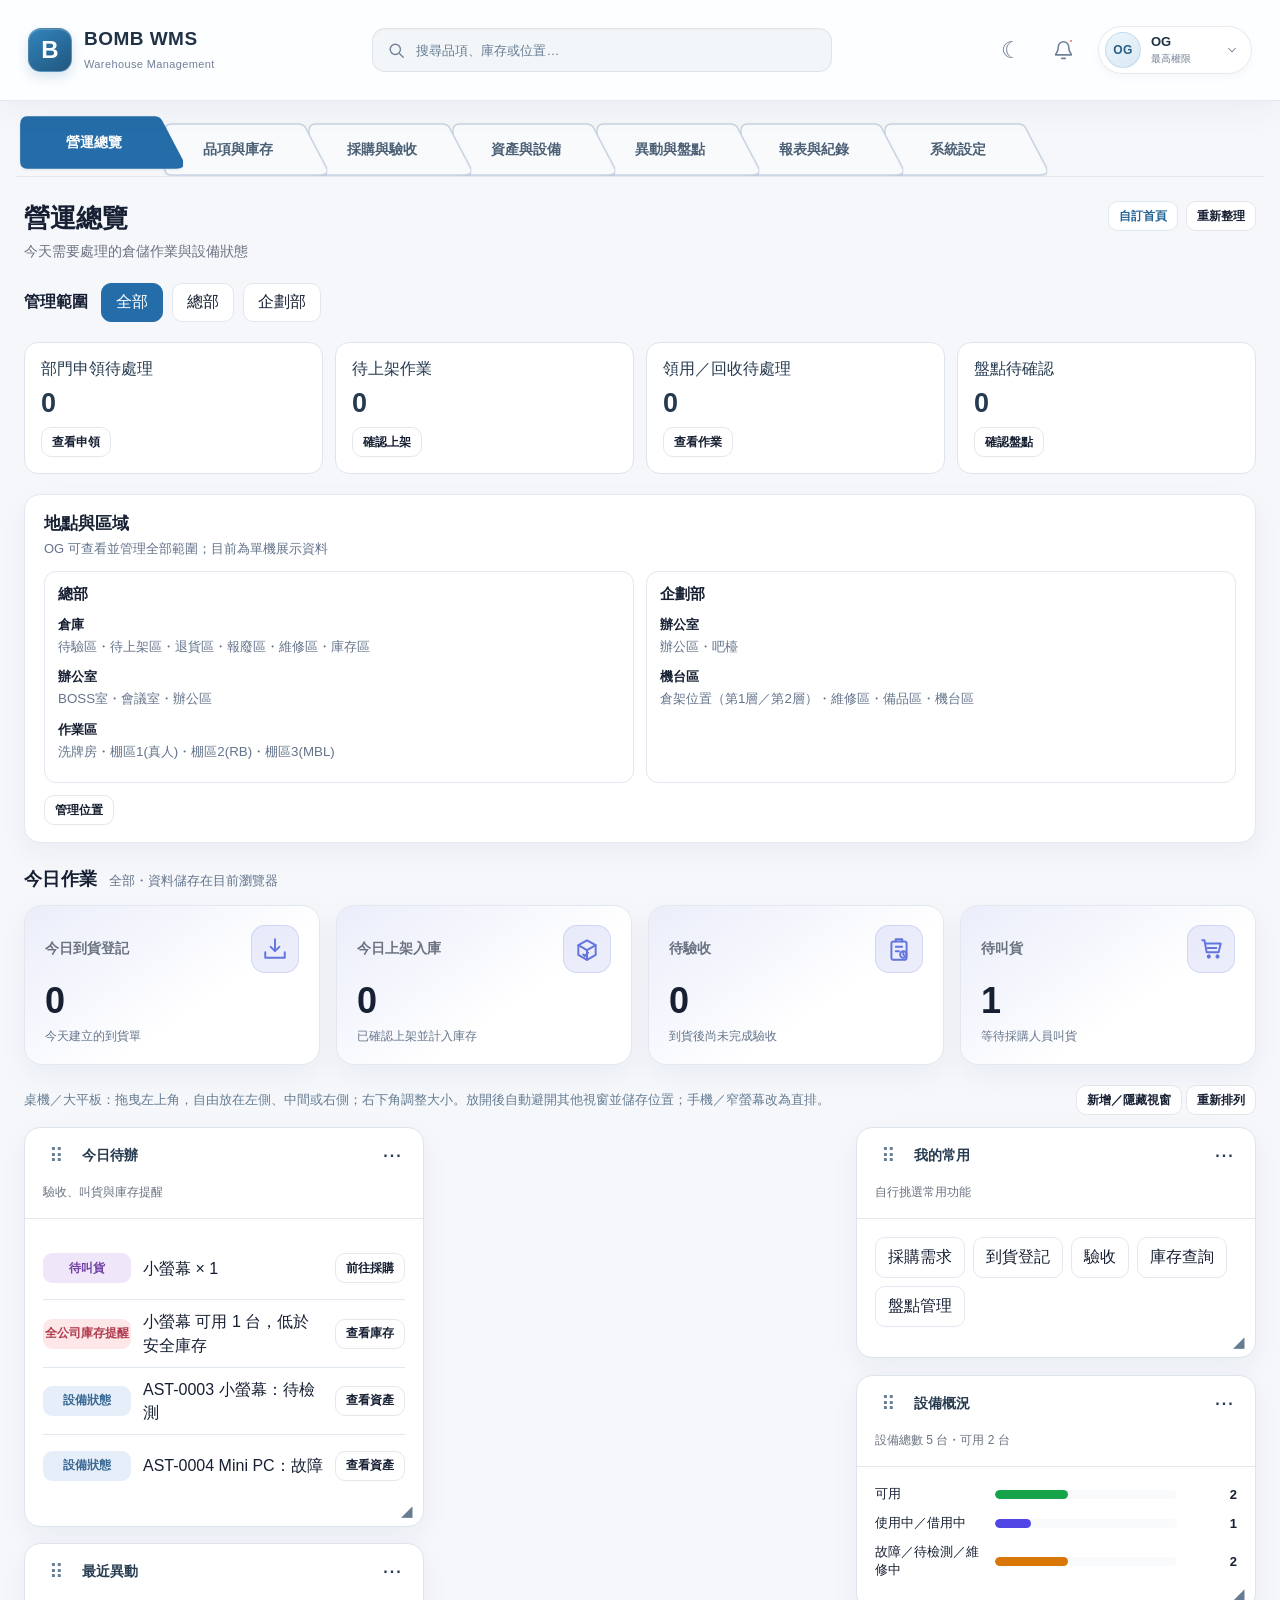
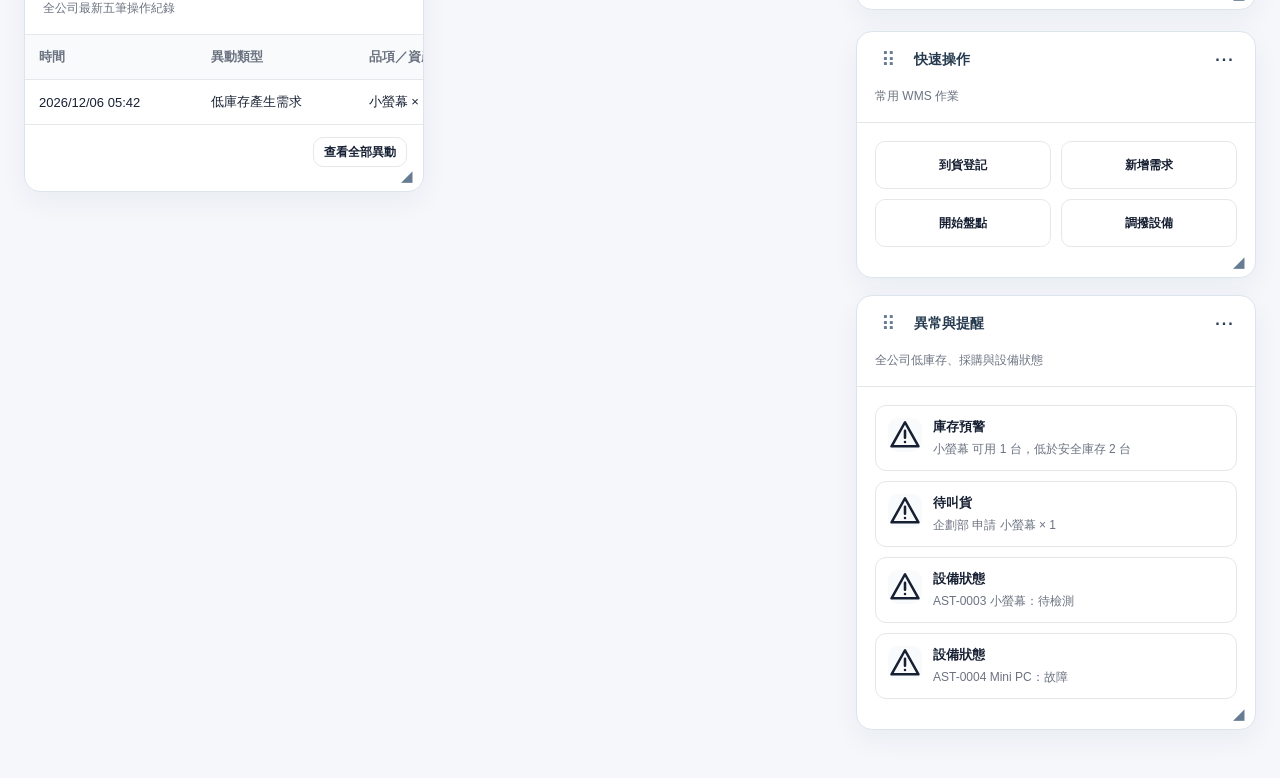
==== index.html @ c90ec56b "Refactor showPage to legacyShowPage Refactor showPage function to legacyShowPage and update layout h" ====
<!doctype html>
<html lang="zh-Hant" data-theme="light">
<head>
<meta charset="utf-8">
<meta name="viewport" content="width=device-width, initial-scale=1">
<meta name="theme-color" content="#f5f7fb">
<title>BOMB WMS｜倉儲與資產管理系統</title>
<link rel="stylesheet" href="assets/wms.css">

<style>
  /* 保留目前已完成的首頁與書籤樣式 */
  #page-dashboard{--dash-surface:#fff;--dash-border:#e2e8f0;--dash-muted:#64748b;--dash-shadow:0 10px 28px rgba(25,42,75,.05)}
  html[data-theme="dark"] #page-dashboard{--dash-surface:#171e29;--dash-border:#2d394b;--dash-muted:#9bb0cc;--dash-shadow:0 12px 30px rgba(0,0,0,.11)}
  #page-dashboard .wms-dashboard-section-title{margin:24px 0 14px;display:flex;align-items:baseline;gap:12px;flex-wrap:wrap}
  #page-dashboard .wms-dashboard-section-title h2{margin:0;font-size:18px;font-weight:750;letter-spacing:.02em}
  #page-dashboard .wms-dashboard-section-title p{margin:0;color:var(--dash-muted);font-size:13px}
  #page-dashboard .wms-dashboard-focus{display:grid;grid-template-columns:repeat(4,minmax(0,1fr));gap:16px;margin:0 0 26px}
  #page-dashboard .wms-dashboard-focus .wms-kpi{--kpi-accent:#6275dc;--kpi-tint:rgba(98,117,220,.13);position:relative;isolation:isolate;min-width:0;min-height:150px;display:flex;flex-direction:column;justify-content:space-between;padding:19px 20px;border:1px solid var(--dash-border);border-radius:18px;background:linear-gradient(145deg,var(--kpi-tint),transparent 62%),var(--dash-surface);box-shadow:var(--dash-shadow);transition:transform .18s ease,box-shadow .18s ease}
  #page-dashboard .wms-dashboard-focus .wms-kpi:hover{transform:translateY(-2px);box-shadow:0 16px 32px rgba(25,42,75,.12)}
  #page-dashboard .wms-kpi--stocked{--kpi-accent:#1eaa78;--kpi-tint:rgba(30,170,120,.12)}
  #page-dashboard .wms-kpi--inspection{--kpi-accent:#d8962d;--kpi-tint:rgba(216,150,45,.14)}
  #page-dashboard .wms-kpi--order{--kpi-accent:#9970d8;--kpi-tint:rgba(153,112,216,.14)}
  #page-dashboard .wms-kpi .stat-head{display:flex;align-items:center;justify-content:space-between;gap:8px}
  #page-dashboard .wms-kpi .stat-label{font-size:14px;font-weight:650}
  #page-dashboard .wms-kpi .stat-icon{display:grid;place-items:center;width:48px;height:48px;flex:0 0 48px;border:1px solid color-mix(in srgb,var(--kpi-accent) 18%,transparent);border-radius:14px;background:var(--kpi-tint);color:var(--kpi-accent)}
  #page-dashboard .wms-kpi .stat-icon svg{display:block;width:26px;height:26px}
  #page-dashboard .wms-kpi .stat-value{margin-top:8px;font-size:36px;line-height:1.1;font-weight:760;letter-spacing:-.035em}
  #page-dashboard .wms-kpi .stat-note{margin-top:7px;color:var(--dash-muted);font-size:12px;line-height:1.45}
  #page-dashboard .dashboard-grid>div{display:flex;flex-direction:column;gap:16px;min-width:0}
  #page-dashboard .dashboard-grid>div>br{display:none}
  #page-dashboard .dashboard-grid .card{overflow:hidden;border:1px solid var(--dash-border);border-radius:18px;background:var(--dash-surface);box-shadow:var(--dash-shadow)}
  #page-dashboard .dashboard-grid .card-header{padding:17px 19px}
  #page-dashboard .dashboard-grid .card-body{padding:18px 19px}
  #page-dashboard .dashboard-grid .wms-card-footer{border-top:1px solid var(--dash-border)}
  #page-dashboard .dashboard-grid .alert-list{display:grid;gap:9px}
  #page-dashboard .dashboard-grid .alert-item{margin:0;border-radius:12px}
  #page-dashboard .dashboard-grid .alert-icon{display:grid;place-items:center;flex:0 0 34px;width:34px;height:34px}
  #page-dashboard .dashboard-grid .alert-icon svg{display:block;width:19px;height:19px}

  .wms-book-nav{display:block!important;padding:10px 16px 0!important;background:transparent!important;border:0!important}
  .wms-book-nav .sheet-tabs{display:flex!important;align-items:flex-end!important;min-height:66px;overflow-x:auto!important;overflow-y:hidden!important;scrollbar-width:thin;padding:11px 4px 0!important;gap:0!important}
  .wms-book-nav .sheet-tab{--book-fill:#f8fafc;--book-line:#cad5e2;position:relative!important;isolation:isolate;display:flex!important;align-items:center;justify-content:center;flex:0 0 auto!important;min-width:163px;height:53px!important;margin:0 -19px 0 0!important;padding:0 32px 0 17px!important;background:transparent!important;border:0!important;border-radius:0!important;box-shadow:none!important;color:#4b5f75!important;font-size:14px!important;font-weight:650!important;white-space:nowrap;transform:none;transition:transform .16s ease,color .16s ease}
  .wms-book-nav .sheet-tab:nth-child(1){z-index:7}
  .wms-book-nav .sheet-tab:nth-child(2){z-index:6}
  .wms-book-nav .sheet-tab:nth-child(3){z-index:5}
  .wms-book-nav .sheet-tab:nth-child(4){z-index:4}
  .wms-book-nav .sheet-tab:nth-child(5){z-index:3}
  .wms-book-nav .sheet-tab:nth-child(6){z-index:2}
  .wms-book-nav .sheet-tab:nth-child(7){z-index:1}
  .wms-book-nav .sheet-tab:hover{--book-fill:#eaf3fc;transform:translateY(-2px)}
  .wms-book-nav .sheet-tab::before,.wms-book-nav .sheet-tab::after{content:none!important;display:none!important}
  .wms-book-nav .sheet-tab.active{--book-fill:#246da8;--book-line:#246da8;z-index:20!important;color:#fff!important;transform:translateY(-7px)}
  .wms-book-nav .sheet-tab:focus-visible{outline:2px solid #38a4ee!important;outline-offset:-3px}
  .wms-book-nav .sheet-tab .wms-book-shape{position:absolute;inset:0;width:100%;height:100%;pointer-events:none;filter:drop-shadow(0 1px 1px rgba(36,59,82,.11))}
  .wms-book-nav .sheet-tab .wms-book-shape path{fill:var(--book-fill);stroke:var(--book-line);stroke-width:1.5;vector-effect:non-scaling-stroke}
  .wms-book-nav .sheet-tab>span:not(.tab-icon){position:relative;z-index:1}
  .wms-book-nav .sheet-subtabs{margin:0!important;padding:5px 10px!important;border:1px solid #dbe5ef;border-top:0;border-radius:0 0 10px 10px;background:#f6f9fc}
  .wms-book-nav .sheet-subtabs[hidden],.wms-book-nav .sheet-children[hidden]{display:none!important}
  .wms-book-nav .sheet-children{display:flex;align-items:center;flex-wrap:wrap;gap:4px}
  .wms-book-nav .child-tab{border-radius:9px!important}
  .wms-nav-favorites{display:flex;align-items:center;gap:6px;min-height:44px;padding:5px 10px;border:1px solid #dbe5ef;border-radius:0 0 10px 10px;background:#f6f9fc;overflow-x:auto;scrollbar-width:thin}
  .wms-book-nav .sheet-subtabs:not([hidden])+.wms-nav-favorites{border-top:0}
  .wms-nav-favorites>strong{flex:0 0 auto;margin-right:9px;color:#1267ad;font-size:13px}
  .wms-nav-favorites button{flex:0 0 auto;padding:6px 11px;border:0;border-radius:8px;background:transparent;color:#526780;font:inherit;font-size:13px;cursor:pointer}
  .wms-nav-favorites button:hover,.wms-nav-favorites button:focus-visible{background:#e5eef8;color:#1267ad}

  #page-dashboard .wms-home-customize{border:1px solid var(--dash-border);border-radius:10px;background:var(--dash-surface);color:#256596;font-weight:650;cursor:pointer}
  #page-dashboard .wms-dashboard-focus{margin-bottom:18px}
  #page-dashboard .wms-scope-bar{display:flex;align-items:center;flex-wrap:wrap;gap:9px;margin:12px 0 20px}
  #page-dashboard .wms-scope-bar strong{margin-right:4px}
  #page-dashboard .wms-scope-bar button{padding:8px 14px;border:1px solid var(--dash-border);border-radius:10px;background:var(--dash-surface);color:inherit;font:inherit;cursor:pointer}
  #page-dashboard .wms-scope-bar button.active{background:#246da8;border-color:#246da8;color:#fff}
  #page-dashboard .wms-org-card{margin:0 0 18px;padding:17px 19px;border:1px solid var(--dash-border);border-radius:16px;background:var(--dash-surface);box-shadow:var(--dash-shadow)}
  #page-dashboard .wms-org-card h2{margin:0 0 5px;font-size:17px}
  #page-dashboard .wms-org-card>p{margin:0 0 13px;color:var(--dash-muted);font-size:13px}
  #page-dashboard .wms-org-grid{display:grid;grid-template-columns:repeat(2,minmax(0,1fr));gap:12px}
  #page-dashboard .wms-org-unit{padding:13px;border:1px solid var(--dash-border);border-radius:12px;min-width:0}
  #page-dashboard .wms-org-unit[hidden]{display:none}
  #page-dashboard .wms-org-unit h3{margin:0 0 8px;font-size:15px}
  #page-dashboard .wms-org-place{margin:7px 0;line-height:1.55}
  #page-dashboard .wms-org-place b{font-size:13px}
  #page-dashboard .wms-org-place small{display:block;color:var(--dash-muted)}

  #page-dashboard .wms-dashboard-workspace{display:grid;grid-template-columns:minmax(0,1.55fr) minmax(300px,1fr);gap:16px;align-items:start}
  #page-dashboard .wms-dashboard-column{display:grid;gap:16px;min-width:0}
  #page-dashboard .wms-dashboard-column .card{overflow:hidden;border:1px solid var(--dash-border);border-radius:16px;background:var(--dash-surface);box-shadow:var(--dash-shadow)}
  #page-dashboard .wms-dashboard-column .card-header{padding:17px 19px}
  #page-dashboard .wms-dashboard-column .card-body{padding:16px 19px}
  #page-dashboard .wms-task-list{display:grid}
  #page-dashboard .wms-task-row{display:grid;grid-template-columns:88px minmax(0,1fr) auto;align-items:center;gap:12px;min-height:62px;padding:10px 0;border-top:1px solid var(--dash-border)}
  #page-dashboard .wms-task-row:first-child{border-top:0}
  #page-dashboard .wms-task-detail{min-width:0;line-height:1.45;overflow-wrap:anywhere}
  #page-dashboard .wms-task-tag{display:inline-flex;align-items:center;justify-content:center;min-height:30px;padding:4px 9px;border-radius:9px;font-size:12px;font-weight:700;white-space:nowrap}
  #page-dashboard .wms-task-tag--inspection{background:#fff1de;color:#9c5b12}
  #page-dashboard .wms-task-tag--order{background:#efe6fa;color:#7143a3}
  #page-dashboard .wms-task-tag--stock{background:#fde7e9;color:#af3b4d}
  #page-dashboard .wms-task-tag--asset{background:#e6eff9;color:#386794}
  #page-dashboard .wms-task-row .wms-small-btn{white-space:nowrap}
  #page-dashboard .wms-dashboard-column .status-list{display:grid;gap:15px}
  #page-dashboard .wms-dashboard-column .quick-actions{display:grid;grid-template-columns:repeat(2,minmax(0,1fr));gap:8px}
  #page-dashboard .wms-dashboard-column .quick-actions button{width:100%}
  #page-dashboard .wms-dashboard-column .alert-item{margin:0}
  #page-dashboard .wms-dashboard-column .alert-list{display:grid;gap:8px}

  html[data-theme="dark"] .wms-book-nav .sheet-tab{--book-fill:#253449;--book-line:#41556e;color:#c3d4e8!important}
  html[data-theme="dark"] .wms-book-nav .sheet-tab:hover{--book-fill:#324963}
  html[data-theme="dark"] .wms-book-nav .sheet-tab.active{--book-fill:#3279b4;--book-line:#3279b4;color:#fff!important}
  html[data-theme="dark"] .wms-book-nav .sheet-subtabs,html[data-theme="dark"] .wms-nav-favorites{background:#202e40;border-color:#35485d}
  html[data-theme="dark"] .wms-nav-favorites>strong{color:#8cc6fb}
  html[data-theme="dark"] .wms-nav-favorites button{color:#c3d4e8}
  html[data-theme="dark"] .wms-nav-favorites button:hover,html[data-theme="dark"] .wms-nav-favorites button:focus-visible{background:#304761;color:#fff}
  html[data-theme="dark"] #page-dashboard .wms-home-customize{color:#a2d4ff}
  html[data-theme="dark"] #page-dashboard .wms-task-tag--inspection{background:#4b3826;color:#f4bf73}
  html[data-theme="dark"] #page-dashboard .wms-task-tag--order{background:#3b3157;color:#d1b8ff}
  html[data-theme="dark"] #page-dashboard .wms-task-tag--stock{background:#512d38;color:#ffabb3}
  html[data-theme="dark"] #page-dashboard .wms-task-tag--asset{background:#263e56;color:#a6cfff}

  .wms-customize-grid{display:grid;grid-template-columns:repeat(2,minmax(0,1fr));gap:8px 15px;margin:8px 0 15px}
  .wms-customize-grid label{display:flex;align-items:center;gap:8px;padding:8px 10px;border:1px solid #dbe5ef;border-radius:9px;cursor:pointer}
  .wms-customize-grid input{width:17px;height:17px;accent-color:#1267ad}
  #page-dashboard .wms-favorites-list{display:flex;flex-wrap:wrap;gap:8px}
  #page-dashboard .wms-favorites-list button{padding:9px 12px;border:1px solid var(--dash-border);border-radius:10px;background:var(--dash-surface);color:inherit;font:inherit;cursor:pointer}
  #page-dashboard .wms-favorites-list button:hover{border-color:#3279b4;color:#3279b4}
  #page-dashboard .wms-dashboard-workspace.is-single{grid-template-columns:minmax(0,1fr)}
  .wms-layout-list{display:grid;gap:8px;margin:8px 0 18px}
  .wms-layout-row{display:flex;align-items:center;gap:8px;padding:9px 10px;border:1px solid #dbe5ef;border-radius:10px}
  .wms-layout-row>label{display:flex;align-items:center;gap:8px;flex:1;min-width:0;font-weight:600}
  .wms-layout-row input{width:17px;height:17px;accent-color:#1267ad}
  .wms-layout-row select,.wms-layout-row button{border:1px solid #cbd9e8;border-radius:8px;background:var(--dash-surface,#fff);color:inherit;padding:6px;cursor:pointer}
  .wms-layout-row button{min-width:34px}
  .wms-layout-row button:disabled{opacity:.4;cursor:default}
  html[data-theme="dark"] .wms-layout-row{border-color:#41556e}

  @media(max-width:1000px){
    #page-dashboard .wms-dashboard-focus{grid-template-columns:repeat(2,minmax(0,1fr))}
  }
  @media(max-width:900px){
    #page-dashboard .wms-dashboard-workspace{grid-template-columns:1fr}
  }
  @media(max-width:700px){
    #page-dashboard .wms-org-grid{grid-template-columns:1fr}
  }
  @media(max-width:600px){
    .wms-book-nav{padding:6px 8px 0!important}
    .wms-book-nav .sheet-tab{min-width:147px;height:48px!important;font-size:13px!important}
    #page-dashboard .wms-task-row{grid-template-columns:80px minmax(0,1fr)}
    #page-dashboard .wms-task-row .wms-small-btn{grid-column:2;justify-self:start}
    .wms-customize-grid{grid-template-columns:1fr}
  }
  @media(max-width:520px){
    #page-dashboard .wms-dashboard-focus{gap:10px}
    #page-dashboard .wms-dashboard-focus .wms-kpi{min-height:136px;padding:14px}
    #page-dashboard .wms-kpi .stat-value{font-size:30px}
    #page-dashboard .wms-kpi .stat-label{font-size:13px}
    .wms-layout-row{flex-wrap:wrap}
    .wms-layout-row>label{flex-basis:100%}
  }

  /* SaaS Navbar：跟隨現有 data-theme 與底部主題切換 JS */
  .topbar.wms-saas-navbar{
    --nav-glass:rgba(255,255,255,.82);
    --nav-border:rgba(148,163,184,.22);
    --nav-text:#213247;
    --nav-muted:#718197;
    --nav-field:rgba(241,245,249,.86);
    --nav-hover:rgba(226,235,244,.82);
    --nav-accent:#246da8;
    --nav-account:rgba(255,255,255,.9);
    --nav-panel:#fff;
    --nav-shadow:0 8px 30px rgba(30,48,72,.055);
    box-sizing:border-box;
    position:sticky;
    top:0;
    z-index:50;
    display:flex;
    align-items:center;
    justify-content:space-between;
    gap:24px;
    width:100%;
    min-height:88px;
    height:auto;
    padding:16px 28px;
    border:0;
    border-bottom:1px solid var(--nav-border);
    border-radius:0;
    background:var(--nav-glass);
    color:var(--nav-text);
    box-shadow:var(--nav-shadow);
    -webkit-backdrop-filter:blur(20px) saturate(150%);
    backdrop-filter:blur(20px) saturate(150%);
    transition:background-color .2s ease,border-color .2s ease;
  }

  html[data-theme="dark"] .topbar.wms-saas-navbar{
    --nav-glass:rgba(18,27,40,.84);
    --nav-border:rgba(148,163,184,.16);
    --nav-text:#e8eef7;
    --nav-muted:#9aabc0;
    --nav-field:rgba(34,47,65,.84);
    --nav-hover:rgba(50,69,91,.8);
    --nav-accent:#8fc7f5;
    --nav-account:rgba(34,47,65,.88);
    --nav-panel:#1c293b;
    --nav-shadow:0 8px 30px rgba(0,0,0,.16);
  }

  .wms-saas-navbar .topbar-left{
    display:flex;
    align-items:center;
    flex:0 0 auto;
    min-width:0;
    gap:0;
  }

  .wms-saas-navbar .brand{
    display:flex;
    align-items:center;
    gap:12px;
    margin:0;
  }

  .wms-saas-navbar .brand-mark{
    display:grid;
    place-items:center;
    flex:0 0 44px;
    width:44px;
    height:44px;
    border:1px solid rgba(255,255,255,.2);
    border-radius:13px;
    background:linear-gradient(145deg,#3384bd,#20577e);
    color:#fff;
    box-shadow:0 5px 12px rgba(36,109,168,.18),inset 0 1px 0 rgba(255,255,255,.18);
    font-size:24px;
    font-weight:800;
    line-height:1;
  }

  .wms-saas-navbar .brand-text{
    display:flex;
    flex-direction:column;
    gap:4px;
    min-width:0;
  }

  .wms-saas-navbar .brand-text strong{
    color:var(--nav-text);
    font-size:19px;
    font-weight:800;
    line-height:1.2;
    letter-spacing:.025em;
    white-space:nowrap;
  }

  .wms-saas-navbar .brand-text>span{
    color:var(--nav-muted);
    font-size:11px;
    font-weight:500;
    line-height:1.3;
    letter-spacing:.035em;
    white-space:nowrap;
  }

  .wms-navbar-search{
    box-sizing:border-box;
    display:flex;
    align-items:center;
    flex:1 1 320px;
    gap:10px;
    width:100%;
    max-width:460px;
    min-width:120px;
    height:44px;
    margin:0 auto;
    padding:0 14px;
    border:1px solid var(--nav-border);
    border-radius:13px;
    background:var(--nav-field);
    color:var(--nav-muted);
    box-shadow:inset 0 1px 2px rgba(15,23,42,.025);
    transition:border-color .18s ease,box-shadow .18s ease;
  }

  .wms-navbar-search:focus-within{
    border-color:var(--nav-accent);
    box-shadow:0 0 0 3px rgba(69,145,201,.14);
  }

  .wms-navbar-search>svg{
    display:block;
    flex:0 0 19px;
    width:19px;
    height:19px;
    pointer-events:none;
  }

  .wms-navbar-search input{
    box-sizing:border-box;
    flex:1;
    width:100%;
    min-width:0;
    height:100%;
    margin:0;
    padding:0;
    border:0;
    border-radius:0;
    outline:none;
    background:transparent;
    color:var(--nav-text);
    box-shadow:none;
    font:inherit;
    font-size:13px;
  }

  .wms-navbar-search input::placeholder{
    color:var(--nav-muted);
    opacity:1;
  }

  .wms-saas-navbar .topbar-right{
    display:flex;
    align-items:center;
    justify-content:flex-end;
    flex:0 0 auto;
    gap:10px;
    margin:0;
  }

  .wms-saas-navbar .icon-btn{
    box-sizing:border-box;
    position:relative;
    display:grid;
    place-items:center;
    flex:0 0 42px;
    width:42px;
    height:42px;
    min-width:42px;
    margin:0;
    padding:0;
    border:1px solid transparent;
    border-radius:12px;
    background:transparent;
    color:var(--nav-muted);
    box-shadow:none;
    font-size:23px;
    line-height:1;
    cursor:pointer;
    transition:background-color .18s ease,color .18s ease;
  }

  .wms-saas-navbar .icon-btn:hover{
    background:var(--nav-hover);
    color:var(--nav-text);
  }

  .wms-saas-navbar .icon-btn svg{
    display:block;
    width:21px;
    height:21px;
  }

  .wms-saas-navbar .notification-dot{
    position:absolute;
    top:8px;
    right:9px;
    width:6px;
    height:6px;
    border:2px solid var(--nav-panel);
    border-radius:50%;
    background:#e66e6e;
    box-shadow:none;
  }

  .wms-saas-navbar .account-area{
    position:relative;
    flex:0 0 auto;
    margin:0 0 0 4px;
  }

  .wms-saas-navbar .account-trigger{
    box-sizing:border-box;
    display:flex;
    align-items:center;
    gap:10px;
    min-height:48px;
    margin:0;
    padding:5px 12px 5px 6px;
    border:1px solid var(--nav-border);
    border-radius:999px;
    background:var(--nav-account);
    color:var(--nav-text);
    box-shadow:0 3px 10px rgba(15,23,42,.035);
    font:inherit;
    cursor:pointer;
    transition:border-color .18s ease,background-color .18s ease;
  }

  .wms-saas-navbar .account-trigger:hover,
  .wms-saas-navbar .account-trigger[aria-expanded="true"]{
    border-color:var(--nav-accent);
    background:var(--nav-field);
  }

  .wms-saas-navbar .wms-account-avatar{
    display:grid;
    place-items:center;
    flex:0 0 36px;
    width:36px;
    height:36px;
    border:1px solid rgba(60,130,183,.18);
    border-radius:50%;
    background:linear-gradient(145deg,#edf5fb,#d9e9f5);
    color:#285d83;
    font-size:12px;
    font-weight:800;
    letter-spacing:.025em;
  }

  html[data-theme="dark"] .wms-saas-navbar .wms-account-avatar{
    border-color:rgba(143,199,245,.2);
    background:linear-gradient(145deg,#2f4a65,#243a50);
    color:#b5dcfb;
  }

  .wms-saas-navbar .wms-account-info{
    display:flex;
    flex-direction:column;
    align-items:flex-start;
    gap:3px;
    min-width:64px;
    line-height:1.15;
  }

  .wms-saas-navbar .wms-account-info strong{
    color:var(--nav-text);
    font-size:13px;
    font-weight:750;
  }

  .wms-saas-navbar .account-role{
    display:block;
    margin:0;
    padding:0;
    border:0;
    border-radius:0;
    background:transparent;
    color:var(--nav-muted);
    font-size:10px;
    font-weight:500;
    white-space:nowrap;
  }

  .wms-saas-navbar .wms-account-chevron{
    display:block;
    flex:0 0 14px;
    width:14px;
    height:14px;
    color:var(--nav-muted);
    transition:transform .18s ease;
  }

  .wms-saas-navbar .account-trigger[aria-expanded="true"] .wms-account-chevron{
    transform:rotate(180deg);
  }

  .wms-saas-navbar .account-panel{
    box-sizing:border-box;
    position:absolute;
    top:calc(100% + 12px);
    right:0;
    left:auto;
    z-index:60;
    display:flex;
    flex-direction:column;
    gap:7px;
    width:240px;
    max-width:calc(100vw - 24px);
    padding:18px;
    border:1px solid var(--nav-border);
    border-radius:16px;
    background:var(--nav-panel);
    color:var(--nav-text);
    box-shadow:0 16px 40px rgba(15,23,42,.16);
  }

  .wms-saas-navbar .account-panel[hidden]{
    display:none!important;
  }

  .wms-saas-navbar .account-panel>strong{
    font-size:15px;
  }

  .wms-saas-navbar .account-panel>span,
  .wms-saas-navbar .account-panel>p{
    margin:0;
    color:var(--nav-muted);
    font-size:12px;
    line-height:1.6;
  }

  .wms-saas-navbar button:focus-visible{
    outline:2px solid var(--nav-accent);
    outline-offset:3px;
  }

  @media(max-width:1050px){
    .topbar.wms-saas-navbar{gap:16px;padding:14px 20px}
    .wms-navbar-search{max-width:360px}
    .wms-saas-navbar .topbar-right{gap:6px}
  }

  @media(max-width:760px){
    .topbar.wms-saas-navbar{
      flex-wrap:wrap;
      gap:12px;
      padding:13px 16px;
    }
    .wms-saas-navbar .topbar-left{flex:1}
    .wms-saas-navbar .topbar-right{margin-left:auto}
    .wms-navbar-search{
      order:3;
      flex-basis:100%;
      max-width:none;
      height:42px;
    }
    .wms-saas-navbar .brand-text strong{font-size:17px}
    .wms-saas-navbar .brand-text>span{font-size:10px}
  }

  @media(max-width:430px){
    .topbar.wms-saas-navbar{gap:10px;padding:12px}
    .wms-saas-navbar .brand{gap:8px}
    .wms-saas-navbar .brand-mark{flex-basis:36px;width:36px;height:36px;border-radius:11px;font-size:21px}
    .wms-saas-navbar .brand-text strong{font-size:15px}
    .wms-saas-navbar .brand-text>span{display:none}
    .wms-saas-navbar .topbar-right{gap:2px}
    .wms-saas-navbar .icon-btn{flex-basis:36px;width:36px;height:36px;min-width:36px}
    .wms-saas-navbar .account-area{margin-left:2px}
    .wms-saas-navbar .account-trigger{gap:6px;min-height:42px;padding:4px 8px 4px 4px}
    .wms-saas-navbar .wms-account-avatar{flex-basis:30px;width:30px;height:30px;font-size:10px}
    .wms-saas-navbar .wms-account-info{min-width:0}
    .wms-saas-navbar .wms-account-info strong{font-size:12px}
    .wms-saas-navbar .account-role{font-size:9px}
    .wms-saas-navbar .wms-account-chevron{display:none}
  }

  @media(prefers-reduced-motion:reduce){
    #page-dashboard .wms-dashboard-focus .wms-kpi,
    .wms-book-nav .sheet-tab,
    .topbar.wms-saas-navbar,
    .wms-navbar-search,
    .wms-saas-navbar .icon-btn,
    .wms-saas-navbar .account-trigger,
    .wms-saas-navbar .wms-account-chevron{transition:none}
  }
  /* 首頁直接配置與自訂視窗 */
  :root{--home-panel:#fff;--home-field:#f4f7fa;--home-line:#dce5ee;--home-ink:#263b50;--home-muted:#657c92;--home-accent:#246da8;--home-tint:#eaf3fb;--home-scroll:#a5b6c7}
  html[data-theme="dark"]{--home-panel:#192534;--home-field:#223246;--home-line:#35495f;--home-ink:#e0ebf8;--home-muted:#a4b7ce;--home-accent:#9cd0fa;--home-tint:#253f58;--home-scroll:#536d86}
  #page-dashboard .wms-home-arrange{display:flex;align-items:center;justify-content:space-between;flex-wrap:wrap;gap:12px;margin:20px 0 12px;color:var(--home-muted);font-size:13px}
  #page-dashboard .wms-home-arrange p{margin:0;line-height:1.6}
  #page-dashboard .wms-home-arrange select,#page-dashboard .wms-widget-kind{font:inherit;color:var(--home-ink);background:var(--home-field);border:1px solid var(--home-line);border-radius:9px;padding:8px 10px;max-width:100%}
  #page-dashboard .wms-dashboard-column{min-height:100px;padding:4px;border-radius:16px;transition:background .15s ease}
  #page-dashboard .wms-dashboard-column.is-drop-column{background:var(--home-tint);outline:2px dashed var(--home-accent);outline-offset:2px}
  #page-dashboard .wms-home-widget{position:relative;overflow:visible;border-radius:16px;background:var(--home-panel);border:1px solid var(--home-line);box-shadow:var(--dash-shadow);min-width:0}
  #page-dashboard .wms-home-widget>.card{border:0;box-shadow:none;border-radius:16px;background:var(--home-panel)}
  #page-dashboard .wms-home-widget>.card .card-header{padding-top:0}
  #page-dashboard .wms-home-widget>.card .card-header h2{display:none}
  #page-dashboard .wms-widget-tools{display:flex;align-items:center;gap:8px;padding:12px 14px 10px;color:var(--home-ink)}
  #page-dashboard .wms-widget-tools button{display:grid;place-items:center;min-width:32px;height:32px;padding:0 7px;border:1px solid transparent;border-radius:8px;background:transparent;color:var(--home-muted);font:inherit;cursor:pointer}
  #page-dashboard .wms-widget-tools button:hover{background:var(--home-tint);color:var(--home-accent)}
  #page-dashboard .wms-widget-tools button:focus-visible,#page-dashboard .wms-widget-tools select:focus-visible{outline:2px solid var(--home-accent);outline-offset:2px}
  #page-dashboard .wms-widget-tools [data-home-drag]{cursor:grab;touch-action:none;font-size:20px;letter-spacing:-2px}
  #page-dashboard .wms-widget-tools [data-home-drag]:active{cursor:grabbing}
  #page-dashboard .wms-widget-kind{flex:1;min-width:0;font-size:14px;font-weight:700;background:transparent;border-color:transparent;padding-left:2px}
  #page-dashboard .wms-widget-menu{position:relative;flex:0 0 auto}
  #page-dashboard .wms-widget-menu>summary{display:grid;place-items:center;width:32px;height:32px;border-radius:8px;list-style:none;cursor:pointer;font-weight:800;letter-spacing:2px}
  #page-dashboard .wms-widget-menu>summary::-webkit-details-marker{display:none}
  #page-dashboard .wms-widget-menu[open]>summary,#page-dashboard .wms-widget-menu>summary:hover{background:var(--home-tint);color:var(--home-accent)}
  #page-dashboard .wms-widget-menu>div{position:absolute;top:38px;right:0;z-index:10;display:grid;gap:3px;width:154px;padding:6px;border:1px solid var(--home-line);border-radius:12px;background:var(--home-panel);box-shadow:0 12px 28px rgba(0,0,0,.16)}
  #page-dashboard .wms-widget-menu>div button{display:block;text-align:left;width:100%;height:auto;padding:9px 10px;font-size:13px}
  #page-dashboard .wms-home-widget.is-dragging{opacity:.45}
  #page-dashboard .wms-home-widget.is-drop-before::before{content:"";position:absolute;top:-10px;left:0;right:0;height:3px;border-radius:4px;background:var(--home-accent)}
  #page-dashboard .wms-empty-column{padding:24px 12px;text-align:center;border:1px dashed var(--home-line);border-radius:14px;color:var(--home-muted);font-size:13px}
  #wmsDialog:has(.wms-home-editor){box-sizing:border-box;width:min(680px,calc(100vw - 28px));max-height:calc(100dvh - 40px);padding:0;border:1px solid var(--home-line);border-radius:20px;background:var(--home-panel);color:var(--home-ink);box-shadow:0 24px 80px rgba(0,0,0,.3);overflow:auto;scrollbar-width:thin;scrollbar-color:var(--home-scroll) transparent;color-scheme:light}
  html[data-theme="dark"] #wmsDialog:has(.wms-home-editor){color-scheme:dark}
  #wmsDialog:has(.wms-home-editor)::backdrop{background:rgba(9,18,30,.5);backdrop-filter:blur(5px)}
  #wmsDialog:has(.wms-home-editor)::-webkit-scrollbar{width:6px}
  #wmsDialog:has(.wms-home-editor)::-webkit-scrollbar-thumb{background:var(--home-scroll);border-radius:8px}
  #wmsDialog .wms-home-editor{padding:24px}
  #wmsDialog .wms-home-editor h2{margin:0 0 8px;font-size:21px}
  #wmsDialog .wms-home-editor h3{margin:24px 0 12px;font-size:15px;color:var(--home-ink)}
  #wmsDialog .wms-home-editor p{color:var(--home-muted);font-size:13px;line-height:1.7}
  #wmsDialog .wms-home-editor .wms-layout-row{padding:12px;background:var(--home-field);border-color:var(--home-line);gap:8px}
  #wmsDialog .wms-home-editor .wms-layout-row label{font-size:14px;color:var(--home-ink)}
  #wmsDialog .wms-home-editor input[type="checkbox"]{width:17px;height:17px;accent-color:#3384bd;flex-shrink:0;cursor:pointer}
  #wmsDialog .wms-home-editor .wms-layout-row select,#wmsDialog .wms-home-editor .wms-layout-row button{box-sizing:border-box;height:34px;background:var(--home-panel);border:1px solid var(--home-line);color:var(--home-ink);padding:5px 9px;font:inherit;font-size:13px}
  #wmsDialog .wms-home-editor .wms-layout-row button:hover:not(:disabled){background:var(--home-tint);border-color:var(--home-accent)}
  #wmsDialog .wms-home-editor .wms-layout-row button:disabled{opacity:.35}
  #wmsDialog .wms-home-editor .wms-customize-grid{gap:9px}
  #wmsDialog .wms-home-editor .wms-customize-grid label{border-color:var(--home-line);padding:12px;background:var(--home-field);color:var(--home-ink);font-size:14px}
  #wmsDialog .wms-home-editor .wms-customize-grid label:has(input:checked){border-color:var(--home-accent);background:var(--home-tint)}
  #wmsDialog .wms-home-editor .wms-dialog-actions{display:flex;justify-content:flex-end;gap:10px;padding-top:16px;margin-top:20px;border-top:1px solid var(--home-line)}
  #wmsDialog .wms-home-editor .wms-dialog-actions .btn{padding:9px 20px;border-radius:10px;background:var(--home-field);border:1px solid var(--home-line);color:var(--home-ink)}
  #wmsDialog .wms-home-editor .wms-dialog-actions .btn-primary{background:#246da8;border-color:#246da8;color:#fff}
  #wmsDialog .wms-home-editor #formError{color:#d95765}
  @media(max-width:900px){#page-dashboard .wms-dashboard-workspace{grid-template-columns:1fr}#page-dashboard .wms-empty-column{padding:14px}#page-dashboard .wms-dashboard-column:has(>.wms-empty-column){min-height:0}}
  @media(max-width:520px){#wmsDialog .wms-home-editor{padding:18px}#wmsDialog .wms-home-editor .wms-layout-row>label{flex-basis:100%}#wmsDialog .wms-home-editor .wms-layout-row select{flex:1}#page-dashboard .wms-home-arrange select{width:100%}}
  @media(prefers-reduced-motion:reduce){#page-dashboard .wms-dashboard-column{transition:none}}

  /* 全站原生控制項：包含展開的下拉選單與日期選擇器 */
  html{color-scheme:light}
  html[data-theme="dark"]{color-scheme:dark}
  .app select,.wms-dialog select{color-scheme:inherit}
  .app select option,.app select optgroup,.wms-dialog select option,.wms-dialog select optgroup{background:var(--home-panel);color:var(--home-ink)}
  .app input:not([type="checkbox"]):not([type="radio"]),.app select,.app textarea{color:var(--home-ink)}
  .app .item-toolbar input,.app .item-toolbar select{background:var(--home-field);border-color:var(--home-line)}
  .app input::placeholder,.app textarea::placeholder{color:var(--home-muted);opacity:1}
  #page-dashboard .wms-widget-menu>summary:focus-visible{outline:2px solid var(--home-accent);outline-offset:2px}
  #page-dashboard .wms-home-arrange select:disabled{opacity:.65;cursor:default}

  /* 所有 WMS 作業視窗共用同一組主題與表單樣式 */
  #wmsDialog{box-sizing:border-box;width:min(680px,calc(100vw - 28px));max-width:calc(100vw - 28px);max-height:calc(100dvh - 40px);margin:auto;padding:0;border:1px solid var(--home-line);border-radius:20px;background:var(--home-panel);color:var(--home-ink);box-shadow:0 24px 80px rgba(0,0,0,.3);overflow:auto;scrollbar-width:thin;scrollbar-color:var(--home-scroll) transparent;color-scheme:light}
  html[data-theme="dark"] #wmsDialog{color-scheme:dark}
  #wmsDialog::backdrop{background:rgba(9,18,30,.5);backdrop-filter:blur(5px)}
  #wmsDialog::-webkit-scrollbar{width:6px;height:6px}
  #wmsDialog::-webkit-scrollbar-thumb{background:var(--home-scroll);border-radius:8px}
  #wmsDialog #wmsForm{box-sizing:border-box;padding:24px;margin:0;min-width:0}
  #wmsDialog #wmsForm h2{margin:0 0 20px;color:var(--home-ink);font-size:21px;line-height:1.4;overflow-wrap:anywhere}
  #wmsDialog #wmsForm h3{color:var(--home-ink)}
  #wmsDialog .wms-form-grid{display:grid;grid-template-columns:repeat(2,minmax(0,1fr));gap:16px}
  #wmsDialog .wms-field{display:flex;flex-direction:column;gap:8px;min-width:0;margin:0;color:var(--home-ink);font-size:13px;font-weight:600}
  #wmsDialog .wms-field>span{line-height:1.5;overflow-wrap:anywhere}
  #wmsDialog input:not([type="checkbox"]):not([type="radio"]),#wmsDialog select,#wmsDialog textarea{box-sizing:border-box;width:100%;min-width:0;min-height:42px;padding:10px 12px;border:1px solid var(--home-line);border-radius:10px;background:var(--home-field);color:var(--home-ink);box-shadow:none;font:inherit;font-size:14px;line-height:1.4;color-scheme:inherit}
  #wmsDialog textarea{min-height:100px;resize:vertical}
  #wmsDialog input::placeholder,#wmsDialog textarea::placeholder{color:var(--home-muted);opacity:1}
  #wmsDialog input:focus-visible,#wmsDialog select:focus-visible,#wmsDialog textarea:focus-visible{outline:2px solid var(--home-accent);outline-offset:2px;border-color:var(--home-accent)}
  #wmsDialog .wms-dialog-actions{display:flex;justify-content:flex-end;flex-wrap:wrap;gap:10px;padding-top:18px;margin-top:24px;border-top:1px solid var(--home-line)}
  #wmsDialog .wms-dialog-actions .btn{min-height:40px;padding:9px 20px;border:1px solid var(--home-line);border-radius:10px;background:var(--home-field);color:var(--home-ink);font:inherit;font-size:14px;cursor:pointer}
  #wmsDialog .wms-dialog-actions .btn:hover{background:var(--home-tint)}
  #wmsDialog .wms-dialog-actions .btn-primary{background:#246da8;border-color:#246da8;color:#fff}
  #wmsDialog .wms-dialog-actions .btn-primary:hover{background:#1e5e93}
  #wmsDialog button:focus-visible{outline:2px solid var(--home-accent);outline-offset:2px}
  #wmsDialog #formError{margin:14px 0 0;color:#b83249;font-size:13px;line-height:1.6}
  html[data-theme="dark"] #wmsDialog #formError{color:#ff9baa}
  #wmsDialog .wms-home-editor .wms-layout-row select{width:auto;min-height:34px}
  #wmsDialog .wms-home-editor .wms-layout-row button{min-height:34px}
  @media(max-width:520px){#wmsDialog #wmsForm{padding:18px}#wmsDialog .wms-form-grid{grid-template-columns:1fr}#wmsDialog .wms-home-editor .wms-layout-row select{flex:1}}

  /* 拖曳方向、底部落點與流暢回饋 */
  html.wms-drag-active,html.wms-drag-active *{cursor:grabbing!important;user-select:none!important}
  html.wms-drag-active{scroll-behavior:auto!important}
  #page-dashboard .wms-home-widget.is-dragging{opacity:.32;outline:1px dashed var(--home-accent)}
  #page-dashboard .wms-home-widget.is-drop-after::after{content:"";position:absolute;bottom:-10px;left:0;right:0;height:3px;border-radius:4px;background:var(--home-accent);pointer-events:none}
  #page-dashboard .wms-home-widget.is-drop-before::before{pointer-events:none}
  #page-dashboard .wms-dashboard-column{padding-bottom:32px}
  #page-dashboard .wms-drag-preview{position:fixed;top:0;left:0;z-index:1000;display:flex;flex-direction:column;gap:6px;max-width:260px;padding:14px 18px;border:1px solid var(--home-accent);border-radius:12px;background:var(--home-panel);color:var(--home-ink);box-shadow:0 14px 35px rgba(0,0,0,.22);pointer-events:none;will-change:transform}
  #page-dashboard .wms-drag-preview strong{font-size:14px}
  #page-dashboard .wms-drag-preview span{font-size:12px;color:var(--home-muted)}

  #page-dashboard .wms-home-widget{display:flex;flex-direction:column;max-width:100%;box-sizing:border-box;padding-bottom:12px}
  #page-dashboard .wms-widget-tools{flex:0 0 auto}
  #page-dashboard .wms-home-widget>.card{min-width:0}
  #page-dashboard .wms-home-widget.is-sized>.card,#page-dashboard .wms-home-widget.is-expanded>.card{flex:1;min-height:0;overflow:auto;scrollbar-width:thin;scrollbar-color:var(--home-scroll) transparent}
  #page-dashboard .wms-widget-resize{position:absolute;bottom:3px;right:4px;display:grid;place-items:center;width:24px;height:24px;padding:0;border:0;border-radius:6px;background:transparent;color:var(--home-muted);font-size:15px;cursor:nwse-resize;touch-action:none;z-index:2}
  #page-dashboard .wms-widget-resize:hover{background:var(--home-tint);color:var(--home-accent)}
  #page-dashboard .wms-widget-resize:focus-visible{outline:2px solid var(--home-accent)}
  #page-dashboard .wms-home-widget.is-expanded{position:fixed;top:var(--expanded-top,100px);bottom:20px;left:20px;right:20px;z-index:80;width:auto!important;height:auto!important;max-width:none;box-shadow:0 0 0 100vmax rgba(5,12,22,.5),0 20px 60px rgba(0,0,0,.25)}
  #page-dashboard .wms-home-widget.is-collapsed{height:auto!important}
  #page-dashboard .wms-home-widget.is-collapsed>.card,#page-dashboard .wms-home-widget.is-collapsed>.wms-widget-resize,#page-dashboard .wms-home-widget.is-expanded>.wms-widget-resize{display:none}
  html.wms-resize-active,html.wms-resize-active *{cursor:nwse-resize!important;user-select:none!important}
  @media(max-width:520px){#page-dashboard .wms-home-widget.is-expanded{left:10px;right:10px;bottom:10px}}

</style>

<style id="wms-integration-style">
.page-view tr[hidden]{display:none!important}
.wms-unit-bar{display:flex;align-items:center;gap:8px;flex-wrap:wrap;margin:12px 0 18px;padding:12px 16px;border:1px solid var(--home-line);border-radius:14px;background:var(--home-panel);color:var(--home-ink)}
.wms-unit-bar select{padding:8px 12px;border-radius:9px;border:1px solid var(--home-line);background:var(--home-field);color:var(--home-ink);font:inherit}.wms-unit-bar small{color:var(--home-muted)}
.wms-work-summary{display:grid;grid-template-columns:repeat(auto-fit,minmax(155px,1fr));gap:12px;margin:14px 0 20px}.wms-work-summary article{padding:16px;border:1px solid var(--home-line);background:var(--home-panel);border-radius:14px;color:var(--home-ink)}.wms-work-summary strong{display:block;font-size:27px;margin:8px 0}.wms-work-summary small{color:var(--home-muted)}
.wms-count-grid{display:grid;grid-template-columns:repeat(auto-fit,minmax(220px,1fr));gap:12px;max-height:55vh;overflow:auto;padding:8px 2px}.wms-count-item{padding:14px;border:1px solid var(--home-line);border-radius:12px;background:var(--home-panel);color:var(--home-ink)}.wms-count-item input{width:100%;box-sizing:border-box;min-height:44px;margin-top:8px;background:var(--home-field);border:1px solid var(--home-line);border-radius:9px;padding:8px;color:var(--home-ink);font:inherit}.wms-count-item small{display:block;margin:6px 0;color:var(--home-muted)}
.wms-work-note{padding:12px 16px;border-radius:12px;line-height:1.7;background:var(--home-tint);color:var(--home-ink);margin:12px 0}.wms-work-note p{margin:0}.wms-work-note .btn{margin:5px 5px 0 0}#wmsDialog textarea{box-sizing:border-box;width:100%;min-height:120px;padding:10px;background:var(--home-field);border:1px solid var(--home-line);color:var(--home-ink);border-radius:9px;font:inherit}.wms-form-grid .wms-field{min-width:0}
</style>

<style id="wms-freecanvas-style">
#page-dashboard .wms-free-canvas{position:relative;display:block;min-height:260px;isolation:isolate;border-radius:16px}
#page-dashboard .wms-free-canvas>.wms-home-widget{position:absolute;min-width:220px;max-width:100%;margin:0;transition:none}
#page-dashboard .wms-widget-kind{display:block;white-space:nowrap;overflow:hidden;text-overflow:ellipsis;font-size:14px;flex:1;padding:0 2px}
#page-dashboard .wms-home-widget.is-free-moving{z-index:30;box-shadow:0 12px 36px rgba(0,0,0,.28);outline:2px solid var(--home-accent)}
#page-dashboard .wms-free-canvas>.wms-home-widget.is-expanded{position:fixed;left:20px!important;right:20px!important;top:var(--expanded-top,100px)!important;bottom:20px;z-index:80}
@media(max-width:720px){#page-dashboard .wms-free-canvas{display:grid;gap:16px;height:auto!important}#page-dashboard .wms-free-canvas>.wms-home-widget{position:relative;left:auto!important;top:auto!important;width:100%!important;min-width:0}#page-dashboard [data-home-drag]{display:none}#page-dashboard .wms-free-canvas>.wms-home-widget.is-expanded{position:fixed;left:10px!important;right:10px!important;top:var(--expanded-top,100px)!important;width:auto!important;bottom:10px}}
</style>
</head>

<body>

<div class="app">

  <main class="main">

    <header class="topbar wms-saas-navbar" aria-label="頂部工具列">

      <div class="topbar-left">
        <div class="brand">
          <div class="brand-mark" aria-hidden="true">B</div>
          <div class="brand-text">
            <strong>BOMB WMS</strong>
            <span>Warehouse Management</span>
          </div>
        </div>
      </div>

      <!-- 搜尋框外觀；跨頁搜尋邏輯尚未加入底部 JS -->
      <div class="wms-navbar-search" role="search">
        <svg viewBox="0 0 24 24" fill="none" stroke="currentColor"
             stroke-width="1.8" stroke-linecap="round" stroke-linejoin="round"
             aria-hidden="true">
          <circle cx="10.5" cy="10.5" r="6.5"/>
          <path d="m16 16 4.5 4.5"/>
        </svg>
        <input
          id="navbarSearch"
          type="search"
          placeholder="搜尋品項、庫存或位置…"
          aria-label="搜尋品項、庫存或位置（功能建置中）"
          title="跨頁搜尋功能建置中"
          autocomplete="off"
          disabled
        >
      </div>

      <div class="topbar-right">

        <button
          class="icon-btn"
          id="themeBtn"
          type="button"
          aria-label="切換淺色深色"
          title="切換淺色／深色"
        >☾</button>

        <button
          class="icon-btn"
          type="button"
          data-action="go-notifications"
          aria-label="通知中心"
          title="通知中心"
        >
          <svg viewBox="0 0 24 24" fill="none" stroke="currentColor"
               stroke-width="1.8" stroke-linecap="round" stroke-linejoin="round"
               aria-hidden="true">
            <path d="M18 8a6 6 0 0 0-12 0c0 7-3 7-3 9h18c0-2-3-2-3-9"/>
            <path d="M10 21h4"/>
          </svg>
          <span class="notification-dot" id="notificationBadge" aria-hidden="true"></span>
        </button>

        <div class="account-area">
          <button
            type="button"
            class="account-trigger"
            id="accountBtn"
            aria-expanded="false"
            aria-controls="accountPanel"
            aria-label="OG 帳號資訊"
          >
            <span class="wms-account-avatar" aria-hidden="true">OG</span>
            <span class="wms-account-info">
              <strong>OG</strong>
              <span class="account-role">最高權限</span>
            </span>
            <svg class="wms-account-chevron" viewBox="0 0 24 24"
                 fill="none" stroke="currentColor" stroke-width="1.8"
                 stroke-linecap="round" stroke-linejoin="round"
                 aria-hidden="true">
              <path d="m6 9 6 6 6-6"/>
            </svg>
          </button>

          <div class="account-panel" id="accountPanel" hidden>
            <strong>OG</strong>
            <span>最高權限 · 展示帳號</span>
            <p>登入／登出功能尚未建立</p>
          </div>
        </div>

      </div>

    </header>

    <!-- WMS 工作區書籤 -->
    <nav class="sheet-nav wms-book-nav" aria-label="WMS 工作區">
      <div class="sheet-tabs" aria-label="主要標籤">
        <button type="button" class="sheet-tab active" data-page="dashboard" aria-selected="true"><span>營運總覽</span></button>
        <button type="button" class="sheet-tab" data-group="catalog" aria-selected="false"><span>品項與庫存</span></button>
        <button type="button" class="sheet-tab" data-group="procurement" aria-selected="false"><span>採購與驗收</span></button>
        <button type="button" class="sheet-tab" data-group="assets" aria-selected="false"><span>資產與設備</span></button>
        <button type="button" class="sheet-tab" data-group="operations" aria-selected="false"><span>異動與盤點</span></button>
        <button type="button" class="sheet-tab" data-group="reports" aria-selected="false"><span>報表與紀錄</span></button>
        <button type="button" class="sheet-tab" data-group="system" aria-selected="false"><span>系統設定</span></button>
      </div>
      <div class="sheet-subtabs" hidden>
        <div class="sheet-children" data-children="catalog" aria-label="品項與庫存子標籤" hidden>
          <button type="button" class="child-tab" data-page="items" data-parent="catalog" aria-selected="false"><span class="tab-icon" data-icon="items" aria-hidden="true"></span><span>品項管理</span></button>
          <button type="button" class="child-tab" data-page="inventory" data-parent="catalog" aria-selected="false"><span class="tab-icon" data-icon="inventory" aria-hidden="true"></span><span>庫存管理</span></button>
          <button type="button" class="child-tab" data-page="racks" data-parent="catalog" aria-selected="false"><span class="tab-icon" data-icon="racks" aria-hidden="true"></span><span>位置／倉架</span></button>
        </div>
        <div class="sheet-children" data-children="procurement" aria-label="採購與驗收子標籤" hidden>
          <button type="button" class="child-tab" data-page="purchase" data-parent="procurement" aria-selected="false"><span class="tab-icon" data-icon="purchase" aria-hidden="true"></span><span>採購需求</span></button>
          <button type="button" class="child-tab" data-page="putaway" data-parent="procurement" aria-selected="false"><span>上架入庫</span></button>
          <button type="button" class="child-tab" data-page="inbound" data-parent="procurement" aria-selected="false"><span class="tab-icon" data-icon="inbound" aria-hidden="true"></span><span>到貨登記</span></button>
          <button type="button" class="child-tab" data-page="inspection" data-parent="procurement" aria-selected="false"><span class="tab-icon" data-icon="inbound" aria-hidden="true"></span><span>驗收</span></button>
        </div>
        <div class="sheet-children" data-children="assets" aria-label="資產與設備子標籤" hidden>
          <button type="button" class="child-tab" data-page="assets" data-parent="assets" aria-selected="false"><span class="tab-icon" data-icon="assets" aria-hidden="true"></span><span>資產管理</span></button>
          <button type="button" class="child-tab" data-page="machine" data-parent="assets" aria-selected="false"><span class="tab-icon" data-icon="machine" aria-hidden="true"></span><span>機台管理</span></button>
          <button type="button" class="child-tab" data-page="repair" data-parent="assets" aria-selected="false"><span class="tab-icon" data-icon="repair" aria-hidden="true"></span><span>維修更換</span></button>
        </div>
        <div class="sheet-children" data-children="operations" aria-label="異動與盤點子標籤" hidden>
          <button type="button" class="child-tab" data-page="requisition" data-parent="operations" aria-selected="false"><span>部門申領</span></button>
          <button type="button" class="child-tab" data-page="lifecycle" data-parent="operations" aria-selected="false"><span>領用／回收／報廢</span></button>
          <button type="button" class="child-tab" data-page="transfer" data-parent="operations" aria-selected="false"><span class="tab-icon" data-icon="transfer" aria-hidden="true"></span><span>調撥／配置</span></button>
          <button type="button" class="child-tab" data-page="borrow" data-parent="operations" aria-selected="false"><span class="tab-icon" data-icon="borrow" aria-hidden="true"></span><span>借用／歸還</span></button>
          <button type="button" class="child-tab" data-page="count" data-parent="operations" aria-selected="false"><span class="tab-icon" data-icon="count" aria-hidden="true"></span><span>盤點管理</span></button>
        </div>
        <div class="sheet-children" data-children="reports" aria-label="報表與紀錄子標籤" hidden>
          <button type="button" class="child-tab" data-page="reports" data-parent="reports" aria-selected="false"><span class="tab-icon" data-icon="dashboard" aria-hidden="true"></span><span>摘要報表</span></button>
          <button type="button" class="child-tab" data-page="log" data-parent="reports" aria-selected="false"><span class="tab-icon" data-icon="log" aria-hidden="true"></span><span>異動日誌</span></button>
          <button type="button" class="child-tab" data-page="notifications" data-parent="reports" aria-selected="false"><span class="tab-icon" data-icon="notifications" aria-hidden="true"></span><span>通知中心</span></button>
        </div>
        <div class="sheet-children" data-children="system" aria-label="系統設定子標籤" hidden>
          <button type="button" class="child-tab" data-page="roles" data-parent="system" aria-selected="false"><span class="tab-icon" data-icon="roles" aria-hidden="true"></span><span>角色與權限</span></button>
          <button type="button" class="child-tab" data-page="import" data-parent="system" aria-selected="false"><span class="tab-icon" data-icon="import" aria-hidden="true"></span><span>匯入／匯出</span></button>
          <button type="button" class="child-tab" data-page="settings" data-parent="system" aria-selected="false"><span class="tab-icon" data-icon="settings" aria-hidden="true"></span><span>系統設定</span></button>
        </div>
      </div>
    </nav>

    <!-- Content -->
    <div class="content">
      <div class="page-view active" id="page-dashboard"></div>
      <div class="page-view" id="page-items"></div>
      <div class="page-view" id="page-inventory"></div>
      <div class="page-view" id="page-assets"></div>
      <div class="page-view" id="page-inbound"></div>
      <div class="page-view" id="page-inspection"></div>
      <div class="page-view" id="page-transfer"></div>
      <div class="page-view" id="page-borrow"></div>
      <div class="page-view" id="page-repair"></div>
      <div class="page-view" id="page-machine"></div>
      <div class="page-view" id="page-racks"></div>
      <div class="page-view" id="page-count"></div>
      <div class="page-view" id="page-purchase"></div>
      <div class="page-view" id="page-notifications"></div>
      <div class="page-view" id="page-log"></div>
      <div class="page-view" id="page-reports"></div>
      <div class="page-view" id="page-roles"></div>
      <div class="page-view" id="page-import"></div>
      <div class="page-view" id="page-requisition"></div>
      <div class="page-view" id="page-putaway"></div>
      <div class="page-view" id="page-lifecycle"></div>
      <div class="page-view" id="page-settings"></div>
    </div>
  </main>
</div>
<dialog id="wmsDialog" class="wms-dialog" aria-label="WMS 操作視窗"></dialog>
<script>
(function(){
  const html=document.documentElement;
  const themeBtn=document.getElementById('themeBtn');
  const storedTheme=localStorage.getItem('bomb-wms-theme');
  if(storedTheme==='dark'||storedTheme==='light')html.dataset.theme=storedTheme;
  function themeIcon(){themeBtn.textContent=html.dataset.theme==='dark'?'☀':'☾'}
  themeIcon();
  themeBtn.addEventListener('click',()=>{html.dataset.theme=html.dataset.theme==='dark'?'light':'dark';localStorage.setItem('bomb-wms-theme',html.dataset.theme);themeIcon()});

  const accountBtn=document.getElementById('accountBtn');
  const accountPanel=document.getElementById('accountPanel');
  accountBtn.addEventListener('click',()=>{accountPanel.hidden=!accountPanel.hidden;accountBtn.setAttribute('aria-expanded',String(!accountPanel.hidden))});
  document.addEventListener('click',event=>{if(!event.target.closest('.account-area')){accountPanel.hidden=true;accountBtn.setAttribute('aria-expanded','false')}});
  document.addEventListener('keydown',event=>{if(event.key==='Escape'&&!accountPanel.hidden){accountPanel.hidden=true;accountBtn.setAttribute('aria-expanded','false');accountBtn.focus()}});

  const directTabs=[...document.querySelectorAll('.sheet-tab[data-page]')];
  const groupTabs=[...document.querySelectorAll('.sheet-tab[data-group]')];
  const childTabs=[...document.querySelectorAll('.child-tab')];
  const subtabBar=document.querySelector('.sheet-subtabs');
  const pageGroups={requisition:'operations',putaway:'procurement',lifecycle:'operations',items:'catalog',inventory:'catalog',racks:'catalog',purchase:'procurement',inbound:'procurement',inspection:'procurement',assets:'assets',machine:'assets',repair:'assets',transfer:'operations',borrow:'operations',count:'operations',reports:'reports',log:'reports',notifications:'reports',roles:'system',import:'system',settings:'system'};
  document.querySelectorAll('.wms-book-nav .sheet-tab').forEach(tab=>tab.insertAdjacentHTML('afterbegin','<svg class="wms-book-shape" viewBox="0 0 180 54" preserveAspectRatio="none" aria-hidden="true"><path d="M8 1H149Q155 1 158 8L179 45Q183 53 172 53H8Q1 53 1 46V9Q1 1 8 1Z"/></svg>'));
  let currentPage='dashboard';
  function legacyShowPage(page,group=pageGroups[page]||null){
    const main=group?groupTabs.find(t=>t.dataset.group===group):directTabs.find(t=>t.dataset.page===page);
    const child=group?childTabs.find(t=>t.dataset.parent===group&&t.dataset.page===page):null;
    if(!main||!document.getElementById('page-'+page))return;
    [...directTabs,...groupTabs,...childTabs].forEach(tab=>{const active=tab===main||tab===child;tab.classList.toggle('active',active);tab.setAttribute('aria-selected',String(active))});
    document.querySelectorAll('.sheet-children').forEach(row=>row.hidden=row.dataset.children!==group);
    subtabBar.hidden=!group;
    document.querySelectorAll('.page-view').forEach(view=>view.classList.toggle('active',view.id==='page-'+page));
    currentPage=page;
    main.scrollIntoView({behavior:'smooth',block:'nearest',inline:'nearest'});
  }
  directTabs.forEach(t=>t.addEventListener('click',()=>showPage(t.dataset.page,null)));
  groupTabs.forEach(t=>t.addEventListener('click',()=>{const child=childTabs.find(x=>x.dataset.parent===t.dataset.group);if(child)showPage(child.dataset.page,t.dataset.group)}));
  childTabs.forEach(t=>t.addEventListener('click',()=>showPage(t.dataset.page,t.dataset.parent)));
  document.addEventListener('click',e=>{const tab=e.target.closest('[data-favorite-page]');if(tab)showPage(tab.dataset.favoritePage)});

  const iconPaths=[
    '<rect x="3" y="3" width="7" height="7" rx="1"/><rect x="14" y="3" width="7" height="7" rx="1"/><rect x="3" y="14" width="7" height="7" rx="1"/><rect x="14" y="14" width="7" height="7" rx="1"/>',
    '<rect x="4" y="4" width="16" height="16" rx="2"/><path d="M8 9h8M8 13h8M8 17h5"/>',
    '<path d="M3 7h18M5 7V4h14v3M5 7v13h14V7M9 12h6"/>',
    '<rect x="4" y="3" width="16" height="18" rx="2"/><path d="M8 7h8M8 11h8M8 15h5"/>',
    '<path d="M12 3v12m0 0-4-4m4 4 4-4M4 17h16v4H4z"/>',
    '<path d="M4 7h15m0 0-4-4m4 4-4 4M20 17H5m0 0 4-4m-4 4 4 4"/>',
    '<path d="M8 5H5a2 2 0 0 0-2 2v10a2 2 0 0 0 2 2h3m8-14h3a2 2 0 0 1 2 2v10a2 2 0 0 1-2 2h-3M8 12h8m0 0-3-3m3 3-3 3"/>',
    '<path d="M14 4a5 5 0 0 0-6 6L4 14l6 6 4-4a5 5 0 0 0 6-6l-4 4-4-4 4-4z"/>',
    '<rect x="3" y="4" width="18" height="16" rx="2"/><path d="M3 10h18M9 10v10M15 10v10"/>',
    '<path d="M12 3 3 8v8l9 5 9-5V8zM3 8l9 5 9-5M12 13v8"/>',
    '<path d="M4 7h3l2 2 4-4M4 16h3l2 2 4-4M16 7h4M16 16h4"/>',
    '<path d="M3 5h2l2 11h11l3-8H6M9 21h.01M18 21h.01"/>',
    '<path d="M18 8a6 6 0 0 0-12 0c0 7-3 7-3 9h18c0-2-3-2-3-9M10 21h4"/>',
    '<path d="M7 3h10M7 7h10M7 11h10M7 15h10M7 19h10M3 3h.01M3 7h.01M3 11h.01M3 15h.01M3 19h.01"/>',
    '<circle cx="12" cy="8" r="4"/><path d="M4 21a8 8 0 0 1 16 0M18 8h4M20 6v4"/>',
    '<path d="M7 3v12m0 0-4-4m4 4 4-4M17 21V9m0 0-4 4m4-4 4 4M3 20h8M13 4h8"/>',
    '<circle cx="12" cy="12" r="3"/><path d="M19 12a7 7 0 0 0-.1-1l2-1.5-2-3.5-2.3 1A7 7 0 0 0 14 5l-.4-2h-4L9.2 5a7 7 0 0 0-2.6 2l-2.3-1-2 3.5 2 1.5a7 7 0 0 0 .1-1z"/>'
  ];
  const iconNames=['dashboard','items','inventory','assets','inbound','transfer','borrow','repair','machine','racks','count','purchase','notifications','log','roles','import','settings'];
  document.querySelectorAll('[data-icon]').forEach(icon=>{const path=iconPaths[iconNames.indexOf(icon.dataset.icon)];if(path)icon.innerHTML='<svg width="20" height="20" viewBox="0 0 24 24" fill="none" stroke="currentColor" stroke-width="1.8" stroke-linecap="round" stroke-linejoin="round" aria-hidden="true">'+path+'</svg>'});

  const KEY='bomb-wms-prototype-v2';
  const seed=()=>({version:2,
    items:[
      {id:'ITM-0001',name:'Mini PC',type:'設備',category:'電腦設備',unit:'台',safety:1,enabled:true},
      {id:'ITM-0002',name:'小螢幕',type:'設備',category:'電腦周邊',unit:'台',safety:2,enabled:true},
      {id:'ITM-0003',name:'滑鼠',type:'消耗品',category:'電腦周邊',unit:'個',safety:10,enabled:true},
      {id:'ITM-0004',name:'鍵盤',type:'消耗品',category:'電腦周邊',unit:'個',safety:5,enabled:true}
    ],
    locations:[
      {id:'LOC-A01',department:'辦公室部門',area:'備品區',spot:'倉架 A-01／第 1 層'},
      {id:'LOC-A02',department:'辦公室部門',area:'備品區',spot:'倉架 A-02／第 2 層'},
      {id:'LOC-B01',department:'辦公室部門',area:'備品區',spot:'倉架 B-01／第 1 層'},
      {id:'LOC-B02',department:'辦公室部門',area:'備品區',spot:'倉架 B-02／第 2 層'},
      {id:'LOC-M01',department:'辦公室部門',area:'機台區',spot:'機台 01'},
      {id:'LOC-O01',department:'辦公室部門',area:'辦公區',spot:'辦公桌 01'},
      {id:'LOC-H01',department:'總部',area:'辦公區',spot:'辦公桌 H-01'},
      {id:'LOC-R01',department:'辦公室部門',area:'備品區',spot:'待檢／維修區'},
      {id:'LOC-F01',department:'辦公室部門',area:'備品區',spot:'故障品區'}
    ],
    assets:[
      {id:'AST-0001',itemId:'ITM-0001',locationId:'LOC-A01',status:'可用',holder:''},
      {id:'AST-0002',itemId:'ITM-0001',locationId:'LOC-M01',status:'使用中',holder:'機台 01'},
      {id:'AST-0003',itemId:'ITM-0002',locationId:'LOC-R01',status:'待檢測',holder:''},
      {id:'AST-0004',itemId:'ITM-0001',locationId:'LOC-F01',status:'故障',holder:''},
      {id:'AST-0005',itemId:'ITM-0002',locationId:'LOC-A02',status:'可用',holder:''}
    ],
    stock:[{itemId:'ITM-0003',locationId:'LOC-B01',qty:12},{itemId:'ITM-0004',locationId:'LOC-B02',qty:5}],
    inbound:[],transfers:[],borrows:[],repairs:[],counts:[],purchases:[],logs:[]
  });
  let db;
  try{db=JSON.parse(localStorage.getItem(KEY)||'null');if(!db||db.version!==2)db=seed()}catch(e){db=seed()}
  const DEFAULT_ORG_TREE={
    '總部':{'倉庫':['待驗區','待上架區','退貨區','報廢區','維修區','庫存區'],'辦公室':['BOSS室','會議室'],'作業區':['洗牌房','棚區1(真人)','棚區2(RB)','棚區3(MBL)']},
    '企劃部':{'辦公室':['辦公區','吧檯'],'機台區':['倉架位置（第1層／第2層）','維修區']}
  };
  let ORG_TREE=db.organization||structuredClone(DEFAULT_ORG_TREE);
  function normalizeLocations(){
    db.locations.forEach(l=>{
      if(l.department==='辦公室部門')l.department='企劃部';
      if(!l.site)l.site=l.department==='總部'?'辦公室':l.area==='辦公區'?'辦公室':'機台區';
    });
    db.purchases.forEach(p=>{if(p.department==='辦公室部門')p.department='企劃部'});
    localStorage.setItem(KEY,JSON.stringify(db));
  }
  normalizeLocations();
  const HOME_SCOPE_KEY='bomb-wms-home-scope-v1';
  let homeScope=['全部','總部','企劃部'].includes(localStorage.getItem(HOME_SCOPE_KEY))?localStorage.getItem(HOME_SCOPE_KEY):'全部';
  const inScope=department=>homeScope==='全部'||department===homeScope;

  function save(){captureInventory();localStorage.setItem(KEY,JSON.stringify(db));renderAll()}
  function E(value){return String(value??'').replace(/[&<>"']/g,c=>({'&':'&amp;','<':'&lt;','>':'&gt;','"':'&quot;',"'":'&#39;'}[c]))}
  const DASH_PREF_KEY='bomb-wms-dashboard-prefs-v1';
  const favoriteChoices=[['requisition','部門申領'],['putaway','上架入庫'],['lifecycle','領用回收'],['purchase','採購需求'],['inbound','到貨登記'],['inspection','驗收'],['inventory','庫存查詢'],['count','盤點管理'],['assets','資產管理'],['transfer','調撥配置'],['borrow','借用歸還'],['repair','維修更換'],['log','異動日誌']];
  const widgetChoices=[['tasks','今日待辦'],['favorites','我的常用'],['equipment','設備概況'],['quick','快速操作'],['alerts','異常與提醒'],['recent','最近異動']];
  const defaultPrefs={favorites:['purchase','inbound','inspection','inventory','count'],widgets:['tasks','recent','favorites','equipment','quick','alerts'],columns:{tasks:'left',recent:'left',favorites:'right',equipment:'right',quick:'right',alerts:'right'}};
  let dashboardPrefs=(()=>{try{const saved=JSON.parse(localStorage.getItem(DASH_PREF_KEY)||'null');if(saved&&Array.isArray(saved.favorites)&&Array.isArray(saved.widgets)){
    const allowed=widgetChoices.map(([key])=>key);
    const widgets=[...new Set(saved.widgets.filter(x=>allowed.includes(x)))];
    if(!saved.columns&&!widgets.includes('favorites'))widgets.push('favorites');
    const columns=Object.fromEntries(allowed.map(key=>[key,saved.columns?.[key]==='left'||saved.columns?.[key]==='right'?saved.columns[key]:defaultPrefs.columns[key]]));
    return {favorites:[...new Set(saved.favorites.filter(x=>favoriteChoices.some(([key])=>key===x)))].slice(0,5),widgets,columns};
  }}catch(e){}return {favorites:[...defaultPrefs.favorites],widgets:[...defaultPrefs.widgets],columns:{...defaultPrefs.columns}}})();
  if(!dashboardPrefs.favorites.length)dashboardPrefs.favorites=[...defaultPrefs.favorites];
  if(!dashboardPrefs.widgets.length)dashboardPrefs.widgets=[...defaultPrefs.widgets];
  function renderFavorites(){return dashboardPrefs.favorites.map(key=>{const label=favoriteChoices.find(([id])=>id===key)?.[1]||key;return `<button type="button" data-favorite-page="${E(key)}">${E(label)}</button>`}).join('')}
  function saveDashboardLayout(){
    localStorage.setItem(DASH_PREF_KEY,JSON.stringify(dashboardPrefs));
    renderAll();
  }
  function moveDashboardWidget(key,side,before=null){
    if(!dashboardPrefs.widgets.includes(key)||!['left','right'].includes(side)||before===key)return;
    const order=dashboardPrefs.widgets.filter(id=>id!==key);
    dashboardPrefs.columns[key]=side;
    const index=before?order.indexOf(before):-1;
    if(index>=0)order.splice(index,0,key);
    else{
      const last=order.reduce((n,id,i)=>dashboardPrefs.columns[id]===side?i:n,-1);
      order.splice(last+1,0,key);
    }
    dashboardPrefs.widgets=order;
    applyDashboardOrder();
  }
  const HOME_SIZE_KEY='bomb-wms-home-widget-sizes-v1';
  let homeSizes={};
  try{
    const stored=JSON.parse(localStorage.getItem(HOME_SIZE_KEY)||'{}');
    widgetChoices.forEach(([key])=>{
      const size=stored?.[key];
      if(size&&Number.isFinite(size.width)&&Number.isFinite(size.height))homeSizes[key]={width:Math.max(250,Math.min(1800,size.width)),height:Math.max(150,Math.min(1400,size.height))};
    });
  }catch(e){}
  function bindDashboardSizing(workspace){
    function writeSize(frame,width,height){
      const maxWidth=frame.parentElement.clientWidth-8;
      const size={width:Math.max(Math.min(250,maxWidth),Math.min(maxWidth,width)),height:Math.max(150,Math.min(1400,height))};
      frame.classList.add('is-sized');frame.style.width=size.width+'px';frame.style.height=size.height+'px';
      return size;
    }
    workspace.querySelectorAll('[data-home-widget]').forEach(frame=>{
      const key=frame.dataset.homeWidget;
      if(homeSizes[key])writeSize(frame,homeSizes[key].width,homeSizes[key].height);
      const grip=document.createElement('button');grip.type='button';grip.className='wms-widget-resize';grip.dataset.homeResize='';
      grip.setAttribute('aria-label','調整視窗大小，拖曳或使用方向鍵');grip.title='拖曳調整大小';grip.textContent='◢';frame.append(grip);
      grip.addEventListener('keydown',event=>{
        if(!['ArrowLeft','ArrowRight','ArrowUp','ArrowDown'].includes(event.key)||frame.classList.contains('is-expanded')||frame.classList.contains('is-collapsed'))return;
        event.preventDefault();const rect=frame.getBoundingClientRect();
        homeSizes[key]=writeSize(frame,rect.width+(event.key==='ArrowRight'?20:event.key==='ArrowLeft'?-20:0),rect.height+(event.key==='ArrowDown'?20:event.key==='ArrowUp'?-20:0));
        localStorage.setItem(HOME_SIZE_KEY,JSON.stringify(homeSizes));settleHomeWidget(frame);storeHomePositions();
      });
      grip.addEventListener('pointerdown',event=>{
        if(event.button!==0||frame.classList.contains('is-expanded')||frame.classList.contains('is-collapsed'))return;
        event.preventDefault();event.stopPropagation();
        const rect=frame.getBoundingClientRect(),origin={x:event.clientX,y:event.clientY};
        const previous={width:frame.style.width,height:frame.style.height,sized:frame.classList.contains('is-sized')};
        let pending={width:rect.width,height:rect.height},size=null,raf=0;
        function paint(){raf=0;size=writeSize(frame,pending.width,pending.height)}
        function move(e){if(e.pointerId!==event.pointerId)return;pending={width:rect.width+e.clientX-origin.x,height:rect.height+e.clientY-origin.y};if(!raf)raf=requestAnimationFrame(paint)}
        function finish(e){
          if(e.pointerId!==event.pointerId)return;
          cancelAnimationFrame(raf);
          if(e.type==='pointerup'){paint();homeSizes[key]=size;localStorage.setItem(HOME_SIZE_KEY,JSON.stringify(homeSizes))}
          else{frame.style.width=previous.width;frame.style.height=previous.height;frame.classList.toggle('is-sized',previous.sized)}
          document.documentElement.classList.remove('wms-resize-active');
          settleHomeWidget(frame);storeHomePositions();
          grip.removeEventListener('pointermove',move);grip.removeEventListener('pointerup',finish);grip.removeEventListener('pointercancel',finish);
          if(grip.hasPointerCapture(event.pointerId))grip.releasePointerCapture(event.pointerId);
        }
        document.documentElement.classList.add('wms-resize-active');grip.setPointerCapture(event.pointerId);
        grip.addEventListener('pointermove',move);grip.addEventListener('pointerup',finish);grip.addEventListener('pointercancel',finish);
      });
    });
  }
  function toggleDashboardSize(frame,command){
    if(command==='expand'){
      const expanded=!frame.classList.contains('is-expanded');
      document.querySelectorAll('.wms-home-widget.is-expanded').forEach(other=>{
        other.classList.remove('is-expanded');other.querySelector('[data-home-command="expand"]').textContent='放大視窗';
      });
      frame.classList.toggle('is-expanded',expanded);
      if(expanded){
        frame.classList.remove('is-collapsed');frame.querySelector('[data-home-command="collapse"]').textContent='收合視窗';
        const top=document.querySelector('.wms-saas-navbar')?.getBoundingClientRect().bottom||0;
        frame.style.setProperty('--expanded-top',Math.max(12,Math.min(top+12,window.innerHeight-180))+'px');
      }
      frame.querySelector('[data-home-command="expand"]').textContent=expanded?'還原大小':'放大視窗';
    }
    if(command==='collapse'){
      frame.classList.remove('is-expanded');frame.querySelector('[data-home-command="expand"]').textContent='放大視窗';
      const collapsed=frame.classList.toggle('is-collapsed');frame.querySelector('[data-home-command="collapse"]').textContent=collapsed?'展開內容':'收合視窗';
    }
    if(command==='reset-size'){
      frame.classList.remove('is-sized','is-expanded','is-collapsed');frame.style.width='';frame.style.height='';
      delete homeSizes[frame.dataset.homeWidget];localStorage.setItem(HOME_SIZE_KEY,JSON.stringify(homeSizes));
      frame.querySelector('[data-home-command="expand"]').textContent='放大視窗';frame.querySelector('[data-home-command="collapse"]').textContent='收合視窗';
    }
    frame.querySelector('details')?.removeAttribute('open');
  }
  document.addEventListener('keydown',event=>{
    if(event.key==='Escape')document.querySelectorAll('.wms-home-widget.is-expanded').forEach(frame=>toggleDashboardSize(frame,'expand'));
  });
  function applyDashboardOrder(){
    localStorage.setItem(DASH_PREF_KEY,JSON.stringify(dashboardPrefs));
    const workspace=document.querySelector('#page-dashboard .wms-dashboard-workspace');
    if(!workspace)return;
    const frames=new Map([...workspace.querySelectorAll('[data-home-widget]')].map(frame=>[frame.dataset.homeWidget,frame]));
    workspace.querySelectorAll('[data-home-column]').forEach(column=>{
      column.querySelector('.wms-empty-column')?.remove();
      const side=column.dataset.homeColumn;
      dashboardPrefs.widgets.filter(key=>dashboardPrefs.columns[key]===side).forEach(key=>{
        const frame=frames.get(key);if(!frame)return;
        column.append(frame);
        frame.querySelector('details')?.removeAttribute('open');
        const changeSide=frame.querySelector('[data-home-command="side"]');
        if(changeSide)changeSide.textContent='⇄ 移到'+(side==='left'?'右':'左')+'欄';
      });
      if(!column.querySelector('[data-home-widget]')){
        const empty=document.createElement('div');empty.className='wms-empty-column';
        empty.textContent='拖移視窗到'+(side==='left'?'左':'右')+'欄';column.append(empty);
      }
    });
  }
  function dashboardDropBefore(cards,y){
    return cards.find(card=>y<card.top+card.height/2)?.key||null;
  }
  function legacyBindDashboardDrag(workspace,handle){
    handle.addEventListener('pointerdown',event=>{
      if(event.button!==0||workspace.dataset.dragging==='true'||handle.closest('[data-home-widget]').classList.contains('is-expanded'))return;
      event.preventDefault();
      const frame=handle.closest('[data-home-widget]'),key=frame.dataset.homeWidget;
      const origin={x:event.clientX,y:event.clientY};
      let point={...origin},active=false,target=null,ghost=null,raf=0,previousTime=0;
      let markedColumn=null,markedCard=null,markedClass='';
      const scrollables=[];
      for(let parent=workspace.parentElement;parent;parent=parent.parentElement){
        if(parent.scrollHeight>parent.clientHeight&&/(auto|scroll)/.test(getComputedStyle(parent).overflowY))scrollables.push(parent);
      }
      if(document.scrollingElement&&!scrollables.includes(document.scrollingElement))scrollables.push(document.scrollingElement);
      function clearMarker(){
        markedColumn?.classList.remove('is-drop-column');
        if(markedClass)markedCard?.classList.remove(markedClass);
        markedColumn=markedCard=null;markedClass='';
      }
      function updateTarget(){
        const area=workspace.getBoundingClientRect();
        if(point.x<area.left-24||point.x>area.right+24||point.y<area.top-80||point.y>area.bottom+160){clearMarker();target=null;return;}
        const columns=[...workspace.querySelectorAll('[data-home-column]')];
        const column=columns.reduce((best,current)=>{
          const rect=current.getBoundingClientRect();
          const distance=point.x<rect.left?rect.left-point.x:point.x>rect.right?point.x-rect.right:0;
          const vertical=point.y<rect.top?rect.top-point.y:point.y>rect.bottom?point.y-rect.bottom:0;
          const score=distance*10000+vertical;
          return !best||score<best.score?{element:current,score}:best;
        },null)?.element;
        if(!column){clearMarker();target=null;return;}
        const cards=[...column.querySelectorAll('[data-home-widget]')].filter(card=>card!==frame);
        const before=dashboardDropBefore(cards.map(card=>{const rect=card.getBoundingClientRect();return {key:card.dataset.homeWidget,top:rect.top,height:rect.height}}),point.y);
        const marker=before?cards.find(card=>card.dataset.homeWidget===before):cards[cards.length-1];
        const markerClass=before?'is-drop-before':'is-drop-after';
        target={side:column.dataset.homeColumn,before};
        if(markedColumn!==column||markedCard!==marker||markedClass!==markerClass){
          clearMarker();markedColumn=column;markedCard=marker;markedClass=markerClass;
          markedColumn.classList.add('is-drop-column');markedCard?.classList.add(markedClass);
        }
      }
      function autoScroll(delta){
        const topbar=document.querySelector('.wms-saas-navbar');
        const toolbarBottom=topbar?.getBoundingClientRect().bottom||0;
        for(const parent of scrollables){
          const isPage=parent===document.scrollingElement;
          const rect=isPage?{top:0,bottom:window.innerHeight,left:0,right:window.innerWidth}:parent.getBoundingClientRect();
          if(point.x<rect.left||point.x>rect.right)continue;
          const top=Math.max(rect.top,toolbarBottom)+64,bottom=Math.min(rect.bottom,window.innerHeight)-64;
          let speed=0;
          if(point.y<top)speed=-Math.min(1,(top-point.y)/64);
          else if(point.y>bottom)speed=Math.min(1,(point.y-bottom)/64);
          const old=parent.scrollTop;
          if(speed)parent.scrollTop+=speed*650*delta/1000;
          if(parent.scrollTop!==old)break;
        }
      }
      function tick(time){
        if(!active)return;
        const delta=previousTime?Math.min(32,time-previousTime):16;previousTime=time;
        ghost.style.transform=`translate3d(${point.x+14}px,${point.y+14}px,0)`;
        autoScroll(delta);updateTarget();raf=requestAnimationFrame(tick);
      }
      function start(){
        active=true;workspace.dataset.dragging='true';
        workspace.querySelectorAll('details[open]').forEach(menu=>menu.removeAttribute('open'));
        frame.classList.add('is-dragging');
        document.documentElement.classList.add('wms-drag-active');
        ghost=document.createElement('div');ghost.className='wms-drag-preview';ghost.setAttribute('aria-hidden','true');
        const name=document.createElement('strong');name.textContent=widgetChoices.find(([id])=>id===key)?.[1]||key;
        const note=document.createElement('span');note.textContent='放開以移動到標示位置';ghost.append(name,note);
        document.getElementById('page-dashboard').append(ghost);
        raf=requestAnimationFrame(tick);
      }
      function move(e){
        if(e.pointerId!==event.pointerId)return;
        point={x:e.clientX,y:e.clientY};
        if(!active&&Math.hypot(point.x-origin.x,point.y-origin.y)>=6)start();
      }
      function finish(e){
        if(e.pointerId!==event.pointerId)return;
        if(active&&e.type==='pointerup'){point={x:e.clientX,y:e.clientY};updateTarget();}
        const destination=target;
        active=false;cancelAnimationFrame(raf);clearMarker();ghost?.remove();
        frame.classList.remove('is-dragging');document.documentElement.classList.remove('wms-drag-active');
        delete workspace.dataset.dragging;
        document.removeEventListener('pointermove',move);
        document.removeEventListener('pointerup',finish);
        document.removeEventListener('pointercancel',finish);
        document.removeEventListener('keydown',escape);
        window.removeEventListener('blur',cancel);
        if(workspace.hasPointerCapture(event.pointerId))workspace.releasePointerCapture(event.pointerId);
        if(e.type==='pointerup'&&destination)moveDashboardWidget(key,destination.side,destination.before);
      }
      function cancel(){finish({pointerId:event.pointerId,type:'pointercancel'})}
      function escape(e){if(e.key==='Escape'){e.preventDefault();cancel()}}
      workspace.setPointerCapture(event.pointerId);
      document.addEventListener('pointermove',move);
      document.addEventListener('pointerup',finish);
      document.addEventListener('pointercancel',finish);
      document.addEventListener('keydown',escape);
      window.addEventListener('blur',cancel);
    });
  }
  function legacyBindDashboardWorkspace(){
    const home=document.getElementById('page-dashboard');
    const workspace=home.querySelector('.wms-dashboard-workspace');
    if(!workspace)return;
    bindDashboardSizing(workspace);
    home.querySelector('[data-home-add]')?.addEventListener('change',event=>{
      const key=event.target.value;
      if(!widgetChoices.some(([id])=>id===key)||dashboardPrefs.widgets.includes(key))return;
      dashboardPrefs.widgets.push(key);saveDashboardLayout();
    });
    workspace.querySelectorAll('[data-home-kind]').forEach(select=>select.addEventListener('change',()=>{
      const key=select.closest('[data-home-widget]').dataset.homeWidget;
      const next=select.value;
      if(next===key||!widgetChoices.some(([id])=>id===next))return;
      const shown=dashboardPrefs.widgets.includes(next);
      const oldSide=dashboardPrefs.columns[key];
      dashboardPrefs.widgets=dashboardPrefs.widgets.map(id=>id===key?next:id===next?key:id);
      if(shown)dashboardPrefs.columns[key]=dashboardPrefs.columns[next];
      dashboardPrefs.columns[next]=oldSide;
      saveDashboardLayout();
    }));
    workspace.addEventListener('click',event=>{
      const control=event.target.closest('[data-home-command]');if(!control)return;
      const frame=control.closest('[data-home-widget]'),key=frame.dataset.homeWidget;
      const side=dashboardPrefs.columns[key],command=control.dataset.homeCommand;
      if(['expand','collapse','reset-size'].includes(command)){toggleDashboardSize(frame,command);return;}
      if(command==='hide'){
        if(dashboardPrefs.widgets.length===1){customizeHome();return;}
        dashboardPrefs.widgets=dashboardPrefs.widgets.filter(id=>id!==key);saveDashboardLayout();return;
      }
      if(command==='side'){moveDashboardWidget(key,side==='left'?'right':'left');return;}
      const siblings=dashboardPrefs.widgets.filter(id=>dashboardPrefs.columns[id]===side);
      const i=siblings.indexOf(key);
      if(command==='up'&&i>0)moveDashboardWidget(key,side,siblings[i-1]);
      if(command==='down'&&i<siblings.length-1)moveDashboardWidget(key,side,siblings[i+2]||null);
    });
    workspace.querySelectorAll('[data-home-drag]').forEach(handle=>bindDashboardDrag(workspace,handle));
  }

  function customizeHome(){
    const ordered=[...new Set([...dashboardPrefs.widgets,...widgetChoices.map(([key])=>key)])];
    const favoriteGrid=`<h3>我的常用</h3><div class="wms-customize-grid">${favoriteChoices.map(([key,label])=>`<label><input type="checkbox" name="favorite_${E(key)}" ${dashboardPrefs.favorites.includes(key)?'checked':''}><span>${E(label)}</span></label>`).join('')}</div>`;
    const rows=ordered.map(key=>{
      const label=widgetChoices.find(([id])=>id===key)?.[1]||key;
      const side=dashboardPrefs.columns[key]||defaultPrefs.columns[key];
      return `<div class="wms-layout-row" data-widget="${E(key)}"><label><input type="checkbox" name="widget_${E(key)}" ${dashboardPrefs.widgets.includes(key)?'checked':''}><span>${E(label)}</span></label><select aria-label="${E(label)}所在欄位"><option value="left" ${side==='left'?'selected':''}>左欄</option><option value="right" ${side==='right'?'selected':''}>右欄</option></select><button type="button" data-move="up" aria-label="${E(label)}上移">↑</button><button type="button" data-move="down" aria-label="${E(label)}下移">↓</button></div>`;
    }).join('');
    dialog.innerHTML=`<form id="wmsForm" class="wms-home-editor"><h2>自訂首頁</h2><p>勾選要顯示的視窗，選左欄或右欄，再用箭頭調整各欄順序；設定保存在目前瀏覽器。</p><h3>首頁視窗</h3><div class="wms-layout-list">${rows}</div>${favoriteGrid}<p id="formError" class="wms-form-error" role="alert"></p><div class="wms-dialog-actions"><button type="button" class="btn" data-action="close-dialog">取消</button><button type="submit" class="btn btn-primary">儲存</button></div></form>`;
    const list=dialog.querySelector('.wms-layout-list');
    const updateArrows=()=>{[...list.children].forEach((row,i,all)=>{row.querySelector('[data-move="up"]').disabled=i===0;row.querySelector('[data-move="down"]').disabled=i===all.length-1})};
    list.addEventListener('click',event=>{
      const button=event.target.closest('[data-move]');if(!button)return;
      const row=button.closest('[data-widget]');
      if(button.dataset.move==='up'&&row.previousElementSibling)list.insertBefore(row,row.previousElementSibling);
      if(button.dataset.move==='down'&&row.nextElementSibling)list.insertBefore(row.nextElementSibling,row);
      updateArrows();button.focus();
    });
    updateArrows();
    submitDialog=values=>{
      const favorites=favoriteChoices.map(([key])=>key).filter(key=>values['favorite_'+key]);
      const allRows=[...list.querySelectorAll('[data-widget]')];
      const widgets=allRows.filter(row=>values['widget_'+row.dataset.widget]).map(row=>row.dataset.widget);
      const columns=Object.fromEntries(allRows.map(row=>[row.dataset.widget,row.querySelector('select').value]));
      if(!favorites.length||favorites.length>5)throw Error('常用捷徑請選擇一到五個');
      if(!widgets.length)throw Error('至少保留一個首頁視窗');
      dashboardPrefs={favorites,widgets,columns};localStorage.setItem(DASH_PREF_KEY,JSON.stringify(dashboardPrefs));renderFavorites();
    };
    dialog.showModal();
  }
  function item(id){return db.items.find(x=>x.id===id)}
  function loc(id){return db.locations.find(x=>x.id===id)}
  function asset(id){return db.assets.find(x=>x.id===id)}
  function labelLoc(id){const x=loc(id);return x?`${x.department}／${x.site||'未分類'}／${x.area}／${x.spot}`:'－'}
  function itemName(id){return item(id)?.name||id}
  function stamp(){return new Date().toLocaleString('zh-TW',{year:'numeric',month:'2-digit',day:'2-digit',hour:'2-digit',minute:'2-digit',hour12:false})}
  function code(prefix,collection){let n=collection.reduce((max,x)=>Math.max(max,Number(x.id.split('-')[1])||0),0)+1;return prefix+'-'+String(n).padStart(4,'0')}
  function log(action,subject,from,to,ref=''){db.logs.unshift({id:code('LG',db.logs),time:stamp(),action,subject,from,to,who:'OG',ref})}
  function legacyAvailable(id){const x=item(id);return x?.type==='設備'?db.assets.filter(a=>a.itemId===id&&a.status==='可用').length:db.stock.filter(r=>r.itemId===id).reduce((n,r)=>n+r.qty,0)}
  function warnings(){return db.items.filter(x=>x.enabled&&!db.rules.some(r=>r.itemId===x.id)&&available(x.id)<x.safety)}
  function legacySyncAutoPurchases(){
    let changed=false;
    const open=['待叫貨','已叫貨','無須叫貨','待審核','已核准','部分入庫'];
    for(const x of db.items){
      const shortage=x.enabled?Math.max(0,x.safety-available(x.id)):0;
      const pending=db.purchases.find(p=>p.itemId===x.id&&open.includes(p.status));
      if(x.enabled&&shortage>0&&!pending){
        const locationId=db.assets.find(a=>a.itemId===x.id)?.locationId||db.stock.find(r=>r.itemId===x.id)?.locationId;
        const id=code('PR',db.purchases);
        db.purchases.unshift({id,time:stamp(),department:loc(locationId)?.department||'企劃部',itemId:x.id,qty:shortage,received:0,reason:`低於安全庫存（目前可用 ${available(x.id)}，門檻 ${x.safety}）`,who:'系統',source:'低庫存自動產生',status:'待叫貨'});
        log('低庫存產生需求',`${x.name} × ${shortage}`,'－','待叫貨',id);changed=true;
      }else if(pending?.source==='低庫存自動產生'&&pending.status==='待叫貨'){
        if(shortage===0){pending.status='已解除';log('解除低庫存需求',x.name,'待叫貨','已解除',pending.id);changed=true}
        else if(!pending.qtyManual&&pending.qty!==shortage){pending.qty=shortage;pending.reason=`低於安全庫存（目前可用 ${available(x.id)}，門檻 ${x.safety}）`;changed=true}
      }
    }
    if(changed)localStorage.setItem(KEY,JSON.stringify(db));
  }
  function badge(value){const color={'可用':'success','正常':'success','已完成':'success','已歸還':'success','已入庫':'success','已核准':'success','已入庫':'success','已解除':'success','無須叫貨':'info','待驗收':'warning','部分驗收':'warning','驗收不合格':'danger','啟用':'success','使用中':'info','借用中':'info','待處理':'warning','待審核':'warning','待叫貨':'warning','部分入庫':'warning','待檢測':'warning','維修中':'warning','低於安全庫存':'warning','故障':'danger','待報廢':'danger'}[value]||'info';return `<span class="badge badge-${color}">${E(value)}</span>`}
  function cell(value){return `<td>${E(value)}</td>`}
  function button(action,text,id='',extra=''){return `<button type="button" class="btn wms-small-btn" data-action="${E(action)}" data-id="${E(id)}" ${extra}>${E(text)}</button>`}
  function row(cells){return '<tr>'+cells.join('')+'</tr>'}
  function table(id,heads,rows){return `<div class="table-wrap"><table><thead><tr>${heads.map(h=>`<th>${E(h)}</th>`).join('')}</tr></thead><tbody id="${id}">${rows||`<tr><td colspan="${heads.length}" class="wms-empty">尚無資料</td></tr>`}</tbody></table></div>`}
  function header(title,desc,actions=''){return `<section class="page-header"><div class="page-title"><h1>${E(title)}</h1><p>${E(desc)}</p></div><div class="header-actions">${actions}</div></section>`}
  function card(title,sub,body){return `<article class="card"><div class="card-header"><div><h2>${E(title)}</h2><span>${E(sub)}</span></div></div>${body}</article>`}
  function page(key,title,desc,heads,rows,actions='',sub='資料儲存在目前瀏覽器'){document.getElementById('page-'+key).innerHTML=header(title,desc,actions)+card(title+'清單',sub,table('rows-'+key,heads,rows))}
  function choices(items,show){return items.map(x=>({value:x.id,label:show(x)}))}
  function optionsHtml(values,selected=''){return values.map(v=>`<option value="${E(v.value)}" ${String(v.value)===String(selected)?'selected':''}>${E(v.label)}</option>`).join('')}
  function locationOptions(){return choices(db.locations,x=>labelLoc(x.id))}
  function itemOptions(type){return choices(db.items.filter(x=>x.enabled&&(!type||x.type===type)),x=>`${x.id} ${x.name}`)}
  function assetOptions(predicate=()=>true){return choices(db.assets.filter(predicate),a=>`${a.id} ${itemName(a.itemId)}（${a.status}・${labelLoc(a.locationId)}）`)}
  function field(name,label,type='text',values=[],value='',required=true){return {name,label,type,values,value,required}}
  const dialog=document.getElementById('wmsDialog');
  let submitDialog=null;
  function form(title,fields,submit){
    const controls=fields.map(f=>`<label class="wms-field"><span>${E(f.label)}</span>${f.type==='select'?`<select name="${E(f.name)}" ${f.required?'required':''}><option value="">請選擇</option>${optionsHtml(f.values,f.value)}</select>`:`<input name="${E(f.name)}" type="${E(f.type)}" value="${E(f.value)}" ${f.type==='number'?'min="0" step="1"':''} ${f.required?'required':''}>`}</label>`).join('');
    dialog.innerHTML=`<form id="wmsForm"><h2>${E(title)}</h2><div class="wms-form-grid">${controls}</div><p id="formError" class="wms-form-error" role="alert"></p><div class="wms-dialog-actions"><button type="button" class="btn" data-action="close-dialog">取消</button><button type="submit" class="btn btn-primary">儲存</button></div></form>`;
    submitDialog=submit;dialog.showModal();
  }
  dialog.addEventListener('submit',event=>{event.preventDefault();if(!submitDialog)return;const values=Object.fromEntries(new FormData(event.target));try{submitDialog(values);dialog.close();submitDialog=null;save()}catch(e){document.getElementById('formError').textContent=e.message||'資料無法儲存'}});
  dialog.addEventListener('close',()=>submitDialog=null);
  function requirePositive(value){const n=Number(value);if(!Number.isSafeInteger(n)||n<1)throw Error('數量必須是正整數');return n}
  function requireNonnegative(value){const n=Number(value);if(!Number.isSafeInteger(n)||n<0)throw Error('數量必須是零或正整數');return n}
  function ensureDifferent(a,b){if(a===b)throw Error('原位置與新位置不能相同')}
  function addItem(){form('新增品項',[field('name','品項名稱'),field('type','類型','select',[{value:'設備',label:'設備'},{value:'消耗品',label:'消耗品'}]),field('category','分類'),field('unit','單位'),field('safety','安全庫存','number',[],0)],v=>{const id=code('ITM',db.items);db.items.push({id,name:v.name.trim(),type:v.type,category:v.category.trim(),unit:v.unit.trim(),safety:requireNonnegative(v.safety),enabled:true});log('新增品項',`${id} ${v.name}`,'－','品項清單',id)})}
  function editItem(id){const x=item(id);if(!x)return;form('編輯品項 '+id,[field('name','品項名稱','text',[],x.name),field('category','分類','text',[],x.category),field('unit','單位','text',[],x.unit),field('safety','安全庫存','number',[],x.safety),field('enabled','狀態','select',[{value:'true',label:'啟用'},{value:'false',label:'停用'}],String(x.enabled))],v=>{const before=x.name;x.name=v.name.trim();x.category=v.category.trim();x.unit=v.unit.trim();x.safety=requireNonnegative(v.safety);x.enabled=v.enabled==='true';log('編輯品項',id,before,x.name,id)})}
  function inbound(){form('登記到貨',[field('itemId','品項','select',itemOptions()),field('qty','到貨數量','number'),field('locationId','驗收後預計入庫位置','select',locationOptions()),field('purchaseId','關聯待到貨採購單（選填）','select',choices(db.purchases.filter(p=>['已核准','已叫貨','部分入庫'].includes(p.status)),p=>`${p.id} ${itemName(p.itemId)} × ${p.qty-(p.received||0)}`),'',false),field('note','到貨備註','text',[],'',false)],v=>{
    const qty=requirePositive(v.qty),x=item(v.itemId),l=loc(v.locationId),purchase=db.purchases.find(p=>p.id===v.purchaseId);
    if(!x||!l||!x.enabled||!allowedItem(x,l.department))throw Error('請選擇有效品項及位置');
    const pending=db.inbound.filter(r=>r.purchaseId===v.purchaseId&&['待驗收','待上架'].includes(r.status)).reduce((n,r)=>n+(r.status==='待上架'?r.accepted:r.qty),0);
    if(v.purchaseId&&(!purchase||purchase.itemId!==x.id||purchase.department!==l.department||!['已核准','已叫貨','部分入庫'].includes(purchase.status)||qty>purchase.qty-(purchase.received||0)-pending))throw Error('關聯採購單的品項或待驗收數量不符');
    const id=code('IN',db.inbound);
    db.inbound.unshift({id,time:stamp(),itemId:x.id,qty,accepted:0,locationId:l.id,note:v.note.trim(),purchaseId:v.purchaseId,who:'OG',status:'待驗收'});
    log('到貨登記',`${x.name} × ${qty}`,'－','待驗收',id)
  })}
  function inspectInbound(id){
    const record=db.inbound.find(r=>r.id===id);
    if(!record||record.status!=='待驗收')return;
    form('到貨驗收 '+id,[field('accepted','驗收合格數量','number',[],record.qty),field('note','驗收結果備註','text',[],record.note||'',false)],v=>{
      const accepted=requireNonnegative(v.accepted);
      if(accepted>record.qty)throw Error('合格數量不可超過到貨數量');
      const x=item(record.itemId),l=loc(record.locationId);
      if(!x||!l)throw Error('品項或位置不存在');
      record.accepted=accepted;record.inspectedAt=stamp();record.note=v.note.trim();
      record.status=accepted===0?'驗收不合格':'待上架';
      record.rejected=record.qty-accepted;log('到貨驗收',`${x.name} 到貨 ${record.qty}／合格 ${accepted}`,'待驗收',record.status,id)
    })
  }
  function legacyTransferAsset(){form('調撥設備',[field('assetId','設備資產','select',assetOptions(a=>a.status==='可用'||a.status==='使用中')),field('to','新位置','select',locationOptions())],v=>{const a=asset(v.assetId),dest=loc(v.to);if(!a||!dest||!['可用','使用中'].includes(a.status))throw Error('設備不可調撥');ensureDifferent(a.locationId,dest.id);const from=labelLoc(a.locationId),id=code('TR',db.transfers);a.locationId=dest.id;a.status=dest.site==='機台區'?'使用中':'可用';a.holder=a.status==='使用中'?dest.spot:'';db.transfers.unshift({id,time:stamp(),subject:`${a.id} ${itemName(a.itemId)}`,from,to:labelLoc(dest.id),qty:1,who:'OG'});log('調撥',a.id,from,labelLoc(dest.id),id)})}
  function legacyTransferStock(){form('調撥消耗品',[field('itemId','消耗品','select',itemOptions('消耗品')),field('from','原位置','select',locationOptions()),field('to','新位置','select',locationOptions()),field('qty','數量','number')],v=>{const qty=requirePositive(v.qty),x=item(v.itemId),source=db.stock.find(r=>r.itemId===v.itemId&&r.locationId===v.from),dest=loc(v.to);if(!x||x.type!=='消耗品'||!dest)throw Error('請選擇有效品項與位置');ensureDifferent(v.from,v.to);if(!source||source.qty<qty)throw Error('原位置數量不足');source.qty-=qty;let target=db.stock.find(r=>r.itemId===x.id&&r.locationId===dest.id);if(!target){target={itemId:x.id,locationId:dest.id,qty:0};db.stock.push(target)}target.qty+=qty;const id=code('TR',db.transfers),from=labelLoc(v.from),to=labelLoc(dest.id);db.transfers.unshift({id,time:stamp(),subject:x.name,from,to,qty,who:'OG'});log('調撥',`${x.name} × ${qty}`,from,to,id)})}
  function borrow(){form('借用設備',[field('assetId','可用設備','select',assetOptions(a=>a.status==='可用')),field('holder','借用人'),field('due','預計歸還日期','date')],v=>{const a=asset(v.assetId);if(!a||a.status!=='可用')throw Error('設備目前不可借用');const id=code('BR',db.borrows);a.status='借用中';a.holder=v.holder.trim();db.borrows.unshift({id,time:stamp(),assetId:a.id,holder:a.holder,from:labelLoc(a.locationId),due:v.due,returned:'',status:'借用中'});log('借用',a.id,labelLoc(a.locationId),a.holder,id)})}
  function legacyReturnAsset(id){const b=db.borrows.find(x=>x.id===id),a=b&&asset(b.assetId);if(!b||!a||b.status!=='借用中')return;b.status='已歸還';b.returned=stamp();a.status='可用';a.holder='';log('歸還',a.id,b.holder,labelLoc(a.locationId),id);save()}
  function legacyRepair(){form('新增維修紀錄',[field('assetId','設備資產','select',assetOptions(a=>a.status!=='借用中'&&a.status!=='維修中')),field('issue','故障／檢測原因')],v=>{const a=asset(v.assetId);if(!a)throw Error('資產不存在');const id=code('RP',db.repairs);const from=labelLoc(a.locationId);a.status='維修中';a.holder='';a.locationId='LOC-R01';db.repairs.unshift({id,time:stamp(),assetId:a.id,issue:v.issue.trim(),location:from,status:'維修中'});log('送修',a.id,from,labelLoc(a.locationId),id)})}
  function legacyReplaceAsset(){form('故障設備更換',[field('faultyId','故障／待檢設備','select',assetOptions(a=>['故障','待檢測','維修中'].includes(a.status))),field('replacementId','可用替換設備','select',assetOptions(a=>a.status==='可用')),field('to','替換後使用位置','select',locationOptions()),field('issue','更換原因')],v=>{const old=asset(v.faultyId),next=asset(v.replacementId),dest=loc(v.to);if(!old||!next||!dest||old.id===next.id||old.itemId!==next.itemId||next.status!=='可用'||!['故障','待檢測','維修中'].includes(old.status))throw Error('請選擇相同品項的故障設備與可用備品');const from=labelLoc(next.locationId),id=code('RP',db.repairs);old.status='維修中';old.holder='';old.locationId='LOC-R01';next.locationId=dest.id;next.status=dest.site==='機台區'?'使用中':'可用';next.holder=next.status==='使用中'?dest.spot:'';db.repairs.unshift({id,time:stamp(),assetId:old.id,issue:`${v.issue.trim()}；以 ${next.id} 更換`,location:labelLoc(dest.id),status:'維修中'});log('維修更換',`${old.id} → ${next.id}`,from,labelLoc(dest.id),id)})}
  function legacyFinishRepair(id){const r=db.repairs.find(x=>x.id===id),a=r&&asset(r.assetId);if(!r||!a||r.status!=='維修中')return;r.status='已完成';a.status='可用';log('維修完成',a.id,'維修中',labelLoc(a.locationId),id);save()}
  function legacyCountStock(){form('盤點消耗品',[field('itemId','消耗品','select',itemOptions('消耗品')),field('locationId','盤點位置','select',locationOptions()),field('actual','現場實盤數','number')],v=>{const x=item(v.itemId),l=loc(v.locationId),actual=requireNonnegative(v.actual);if(!x||x.type!=='消耗品'||!l)throw Error('請選擇有效品項及位置');let stock=db.stock.find(r=>r.itemId===x.id&&r.locationId===l.id);if(!stock){stock={itemId:x.id,locationId:l.id,qty:0};db.stock.push(stock)}const before=stock.qty,id=code('CT',db.counts);stock.qty=actual;db.counts.unshift({id,time:stamp(),itemId:x.id,locationId:l.id,before,actual,diff:actual-before,who:'OG'});log('盤點',x.name,`${before} ${x.unit}`,`${actual} ${x.unit}`,id)})}
  function legacyPurchase(){form('新增採購需求',[field('department','申請部門','select',[{value:'總部',label:'總部'},{value:'企劃部',label:'企劃部'}]),field('itemId','品項','select',itemOptions()),field('qty','需求數量','number'),field('reason','需求原因')],v=>{const qty=requirePositive(v.qty),x=item(v.itemId);if(!x)throw Error('品項不存在');if(db.purchases.some(p=>p.itemId===x.id&&['待叫貨','已叫貨','無須叫貨','待審核','已核准','部分入庫'].includes(p.status)))throw Error('此品項已有未完成的採購需求，請先查看清單');const id=code('PR',db.purchases);db.purchases.unshift({id,time:stamp(),department:v.department,itemId:x.id,qty,reason:v.reason.trim(),who:'OG',source:'人工申請',status:'待審核'});log('採購需求',`${x.name} × ${qty}`,'－',v.department,id)})}
  function setOrderDecision(id,kind,checked){
    const p=db.purchases.find(x=>x.id===id);
    if(!p||!['待叫貨','已核准','已叫貨','無須叫貨'].includes(p.status))return;
    const before=p.status;
    p.status=checked?(kind==='no-order'?'無須叫貨':'已叫貨'):(p.source==='低庫存自動產生'?'待叫貨':'已核准');
    if(before!==p.status){log('叫貨狀態',`${itemName(p.itemId)} × ${p.qty}`,before,p.status,id);save()}
  }
  function updateOrderQty(id,value){
    const p=db.purchases.find(x=>x.id===id);
    if(!p||!['待叫貨','已核准','已叫貨'].includes(p.status))return;
    const next=requirePositive(value);
    if(next<(p.received||0))throw Error('數量不能小於已驗收數量');
    if(next===p.qty)return;
    const before=p.qty;p.qty=next;p.qtyManual=true;
    log('修改叫貨數量',itemName(p.itemId),String(before),String(next),id);save();
  }
  function approve(id){const p=db.purchases.find(x=>x.id===id);if(!p||p.status!=='待審核')return;p.status='已核准';log('核准採購',`${itemName(p.itemId)} × ${p.qty}`,'待審核','已核准',id);save()}
  function addLocation(){
    form('新增位置',[
      field('department','管理單位','select',Object.keys(ORG_TREE).map(value=>({value,label:value}))),
      field('site','地點','select',[...new Set(Object.values(ORG_TREE).flatMap(group=>Object.keys(group)))].map(value=>({value,label:value}))),
      field('area','區域','select',[...new Set(Object.values(ORG_TREE).flatMap(group=>Object.values(group).flat()))].map(value=>({value,label:value}))),
      field('spot','實際位置／架位／層位')
    ],v=>{
      if(!ORG_TREE[v.department]?.[v.site]?.includes(v.area))throw Error('管理單位、地點與區域不相符');
      const spot=v.spot.trim();if(!spot)throw Error('請填寫實際位置');
      if(db.locations.some(x=>x.department===v.department&&x.site===v.site&&x.area===v.area&&x.spot===spot))throw Error('相同位置已存在');
      const id=code('LOC',db.locations);db.locations.push({id,department:v.department,site:v.site,area:v.area,spot});
      log('新增位置',id,'－',labelLoc(id),id);
    });
  }

  function formatRows(list,columns){return list.length?list.map(x=>row(columns.map(f=>f(x)))).join(''):''}
  function renderLegacyAll(){
    syncAutoPurchases();
    renderFavorites();
    const actions=(...pairs)=>pairs.map(([name,title])=>button(name,title)).join(' ');
    const itemRows=formatRows(db.items,[x=>cell(x.id),x=>cell(x.name),x=>cell(x.type),x=>cell(x.category),x=>cell(x.unit),x=>cell(x.safety),x=>`<td>${badge(x.enabled?'啟用':'停用')}</td>`,x=>`<td>${button('edit-item','編輯',x.id)}</td>`]);
    page('items','品項管理','公司物品與設備的基本資料',['品項編號','品項名稱','類型','分類','單位','安全庫存','狀態','操作'],itemRows,actions(['refresh','重新整理'],['new-item','＋ 新增品項']));
    document.getElementById('page-items').querySelector('.card-header').insertAdjacentHTML('afterend','<div class="item-toolbar"><input id="itemSearch" type="search" placeholder="搜尋品項編號或名稱..."><select id="itemTypeFilter"><option value="">全部類型</option><option>設備</option><option>消耗品</option></select><select id="itemStatusFilter"><option value="">全部狀態</option><option>啟用</option><option>停用</option></select></div>');
    const inv=[];
    db.items.forEach(x=>{const amount=available(x.id),low=amount<x.safety;db.locations.forEach(l=>{let total,free;if(x.type==='設備'){const assets=db.assets.filter(a=>a.itemId===x.id&&a.locationId===l.id);total=assets.length;free=assets.filter(a=>a.status==='可用').length}else{total=db.stock.find(r=>r.itemId===x.id&&r.locationId===l.id)?.qty||0;free=total}if(total>0)inv.push({x,l,total,free,low})})});
    page('inventory','庫存管理','依部門、區域及位置查看現有數量',['品項','類型','管理單位','地點','區域','位置','在庫／資產數','可用數','全公司安全庫存','狀態'],formatRows(inv,[r=>cell(r.x.id+' '+r.x.name),r=>cell(r.x.type),r=>cell(r.l.department),r=>cell(r.l.site||'未分類'),r=>cell(r.l.area),r=>cell(r.l.spot),r=>cell(r.total+' '+r.x.unit),r=>cell(r.free+' '+r.x.unit),r=>cell(r.x.safety+' '+r.x.unit),r=>`<td>${badge(r.low?'低於安全庫存':'正常')}</td>`]),actions(['new-inbound','＋ 到貨登記'],['new-transfer-stock','調撥耗材']),'安全庫存依品項計算全公司可用數；設備非可用狀態仍計入資產數');
    page('assets','資產管理','逐台追蹤設備、保管人及位置',['資產編號','品項','部門','區域／位置','保管人','狀態','可用配置'],formatRows(db.assets,[a=>cell(a.id),a=>cell(itemName(a.itemId)),a=>cell(loc(a.locationId)?.department||'－'),a=>cell((loc(a.locationId)?.area||'－')+'／'+(loc(a.locationId)?.spot||'－')),a=>cell(a.holder||'－'),a=>`<td>${badge(a.status)}</td>`,a=>cell(a.status==='可用'?'是':'否')]),actions(['new-transfer-asset','調撥設備'],['new-borrow','借用設備'],['new-repair','送修設備']));
    page('inbound','到貨登記','到貨登記 → 驗收 → 確認上架後計入庫存',['單號','時間','品項','到貨數量','關聯採購單','預計位置','狀態'],formatRows(db.inbound,[r=>cell(r.id),r=>cell(r.time),r=>cell(itemName(r.itemId)),r=>cell(r.qty+' '+(item(r.itemId)?.unit||'')),r=>cell(r.purchaseId||'－'),r=>cell(labelLoc(r.locationId)),r=>`<td>${badge(r.status||'已入庫')}</td>`]),actions(['new-inbound','＋ 登記到貨']));
    page('inspection','驗收','確認合格數量後轉待上架；不立即增加可用庫存',['單號','品項','到貨數量','合格數量','驗收結果','備註','操作'],formatRows(db.inbound,[r=>cell(r.id),r=>cell(itemName(r.itemId)),r=>cell(r.qty+' '+(item(r.itemId)?.unit||'')),r=>cell(r.status==='待驗收'?'－':(r.accepted??r.qty)+' '+(item(r.itemId)?.unit||'')),r=>`<td>${badge(r.status||'已入庫')}</td>`,r=>cell(r.note||'－'),r=>`<td>${r.status==='待驗收'?button('inspect-inbound','開始驗收',r.id):'－'}</td>`]));
    page('transfer','調撥／配置','設備及消耗品跨位置移動會同步更新庫存',['單號','時間','品項／資產','原位置','新位置','數量','操作人'],formatRows(db.transfers,[r=>cell(r.id),r=>cell(r.time),r=>cell(r.subject),r=>cell(r.from),r=>cell(r.to),r=>cell(r.qty),r=>cell(r.who)]),actions(['new-transfer-asset','調撥設備'],['new-transfer-stock','調撥耗材']));
    page('borrow','借用／歸還','借出設備不列入可用數，歸還後恢復',['借用單號','設備','借用人','借出位置','借用日期','預計歸還','實際歸還','狀態','操作'],formatRows(db.borrows,[r=>cell(r.id),r=>cell(r.assetId+' '+itemName(asset(r.assetId)?.itemId)),r=>cell(r.holder),r=>cell(r.from),r=>cell(r.time),r=>cell(r.due),r=>cell(r.returned||'－'),r=>`<td>${badge(r.status)}</td>`,r=>`<td>${r.status==='借用中'?button('return-asset','歸還',r.id):'－'}</td>`]),actions(['new-borrow','＋ 新增借用']));
    page('repair','維修更換','故障設備送修期間不列入可用數',['維修單號','時間','資產','問題說明','原位置／使用位置','狀態','操作'],formatRows(db.repairs,[r=>cell(r.id),r=>cell(r.time),r=>cell(r.assetId),r=>cell(r.issue),r=>cell(r.location),r=>`<td>${badge(r.status)}</td>`,r=>`<td>${r.status==='維修中'?button('finish-repair','完成維修',r.id):'－'}</td>`]),actions(['new-repair','＋ 新增維修'],['new-replacement','更換備品']));
    const machines=db.locations.filter(l=>l.site==='機台區'&&['機台區','倉架位置（第1層／第2層）'].includes(l.area));
    page('machine','機台管理','機台位置與目前配置的設備',['位置編號','部門','機台位置','配置設備','狀態'],formatRows(machines,[l=>cell(l.id),l=>cell(l.department),l=>cell(l.spot),l=>cell(db.assets.filter(a=>a.locationId===l.id&&a.status==='使用中').map(a=>a.id+' '+itemName(a.itemId)).join('、')||'尚未配置'),l=>`<td>${badge('啟用')}</td>`]),actions(['new-location','＋ 新增機台位置']));
    page('racks','位置／倉架','管理單位 → 地點 → 區域 → 實際位置；移動時選取同一份位置資料',['位置編號','管理單位','地點','區域','實際位置','設備資產數','消耗品數'],formatRows(db.locations,[l=>cell(l.id),l=>cell(l.department),l=>cell(l.site||'未分類'),l=>cell(l.area),l=>cell(l.spot),l=>cell(db.assets.filter(a=>a.locationId===l.id).length),l=>cell(db.stock.filter(r=>r.locationId===l.id).reduce((n,r)=>n+r.qty,0))]),actions(['new-location','＋ 新增位置']));
    page('count','盤點管理','現場數量與帳面數比較後更新消耗品庫存',['盤點單號','時間','範圍','品項','帳面數','實盤數','差異','操作人'],formatRows(db.counts,[r=>cell(r.id),r=>cell(r.time),r=>cell(labelLoc(r.locationId)),r=>cell(itemName(r.itemId)),r=>cell(r.before),r=>cell(r.actual),r=>cell(r.diff),r=>cell(r.who)]),actions(['new-count','＋ 開始盤點']));
    const orderCell=(r,kind)=>{
      const terminal=['待審核','部分入庫','已入庫','已解除','驗收不合格'].includes(r.status);
      const checked=kind==='ordered'?['已叫貨','部分入庫','已入庫'].includes(r.status):r.status==='無須叫貨';
      return `<td data-label="${kind==='ordered'?'已叫貨':'無須叫貨'}"><label class="wms-check-cell"><input type="checkbox" data-action="${kind==='ordered'?'toggle-order':'toggle-no-order'}" data-id="${E(r.id)}" ${checked?'checked':''} ${terminal?'disabled':''} aria-label="${E(itemName(r.itemId))} ${kind==='ordered'?'已叫貨':'無須叫貨'}"></label></td>`;
    };
    const purchaseRows=db.purchases.length?db.purchases.map(r=>`<tr>
      <td data-label="品項"><strong>${E(itemName(r.itemId))}</strong><small>${E(r.id)}</small></td>
      <td data-label="叫貨數量"><label class="wms-qty-control"><input type="number" min="1" step="1" value="${E(r.qty)}" data-action="order-qty" data-id="${E(r.id)}" ${['待審核','部分入庫','已入庫','已解除','無須叫貨'].includes(r.status)?'disabled':''} aria-label="${E(itemName(r.itemId))} 叫貨數量"><span>${E(item(r.itemId)?.unit||'')}</span></label></td>
      ${orderCell(r,'ordered')}${orderCell(r,'no-order')}
      <td data-label="狀態">${badge(r.status)}</td>
      <td data-label="來源／部門">${E(r.source||'人工申請')}<small>${E(r.department)}</small></td>
      <td data-label="原因">${E(r.reason)}</td>
      <td data-label="操作">${r.status==='待審核'?button('approve-purchase','核准',r.id):'－'}</td>
    </tr>`).join(''):'';
    page('purchase','採購需求','低庫存自動列入；調整數量後選已叫貨或無須叫貨',['品項','叫貨數量','已叫貨','無須叫貨','狀態','來源／部門','原因','操作'],purchaseRows,actions(['new-purchase','＋ 新增需求']),'勾選只儲存在目前裝置的瀏覽器；到貨後請先登記，再到驗收頁面確認');
    const allNotes=[...warnings().map(x=>({type:'庫存預警',text:`${x.name} 可用 ${available(x.id)} ${x.unit}，低於安全庫存 ${x.safety} ${x.unit}`,ref:x.id})),...db.purchases.filter(p=>['待審核','待叫貨'].includes(p.status)).map(p=>({type:p.status==='待叫貨'?'待叫貨':'待審核採購',text:`${p.department} 申請 ${itemName(p.itemId)} × ${p.qty}`,ref:p.id})),...db.assets.filter(a=>['故障','待檢測','維修中'].includes(a.status)).map(a=>({type:'設備狀態',text:`${a.id} ${itemName(a.itemId)}：${a.status}`,ref:a.id}))];
    const notes=allNotes.filter(n=>{const p=db.purchases.find(p=>p.id===n.ref),a=asset(n.ref);return p?inScope(p.department):a?inScope(loc(a.locationId)?.department):true});
    page('notifications','通知中心','依最新庫存、採購及設備狀態即時計算提醒',['類型','通知內容','關聯編號','狀態'],formatRows(notes,[n=>cell(n.type),n=>cell(n.text),n=>cell(n.ref),n=>`<td>${badge('待處理')}</td>`]));
    page('log','異動日誌','記錄本機展示資料的操作人、前後狀態與關聯單號',['時間','動作','品項／資產','異動前','異動後','操作人','關聯單號'],formatRows(db.logs,[r=>cell(r.time),r=>cell(r.action),r=>cell(r.subject),r=>cell(r.from),r=>cell(r.to),r=>cell(r.who),r=>cell(r.ref||'－')]));
    page('roles','角色與權限','權限表為規劃草稿；展示帳號尚無登入驗證',['角色','查看資料','品項／位置維護','入出庫／調撥','核准','系統設定'],row(['最高權限（OG）','總部＋企劃部全部','可','可','可','可'].map(cell))+row(['部門主管','所屬部門','依授權','可','依授權','不可'].map(cell))+row(['一般使用者','授權範圍','不可','提出申請','不可','不可'].map(cell)));
    page('import','匯入／匯出','下載範本並批次上傳 Excel，或用 JSON 備份與還原目前瀏覽器資料',['項目','用途','資料格式'],row(['匯出資料','保存品項、位置、資產、庫存及異動紀錄','JSON'].map(cell))+row(['Excel 批次匯入','依範本檢查品項、位置、期初庫存與設備，確認後替換展示資料','XLSX'].map(cell))+row(['匯入資料','還原相同格式的備份檔','JSON'].map(cell)),actions(['download-excel-template','下載 Excel 範本'],['import-excel','上傳 Excel 範本'],['export','下載 JSON 備份'],['import','匯入 JSON 備份']));
    page('settings','系統設定','目前展示資料使用此分類與規則',['設定','目前內容','用途'],row(['管理單位',Object.keys(ORG_TREE).join('、'),'物品、資產與位置的歸屬'].map(cell))+row(['地點層級','總部：倉庫／辦公室／作業區；企劃部：辦公室／機台區','管理實際位置'].map(cell))+row(['安全庫存','依品項設定；全公司可用數低於門檻即提醒','通知中心與採購需求'].map(cell))+row(['資料保存','目前瀏覽器 localStorage','重新開啟仍保留；可匯出備份'].map(cell)));
    const total=db.assets.length,ready=db.assets.filter(a=>a.status==='可用').length,using=db.assets.filter(a=>['使用中','借用中'].includes(a.status)).length,repairing=db.assets.filter(a=>['故障','待檢測','維修中'].includes(a.status)).length;
    const today=stamp().split(' ')[0];
    const scopedInbound=db.inbound.filter(r=>inScope(loc(r.locationId)?.department));
    const scopedPurchases=db.purchases.filter(p=>inScope(p.department));
    const scopedAssets=db.assets.filter(a=>inScope(loc(a.locationId)?.department));
    const todayArrivals=scopedInbound.filter(r=>String(r.time||'').split(' ')[0]===today).length;
    const todayStocked=scopedInbound.filter(r=>Number(r.accepted)>0&&r.status==='已入庫'&&String(r.putawayAt||r.inspectedAt||'').split(' ')[0]===today).length;
    const awaitingInspection=scopedInbound.filter(r=>r.status==='待驗收').length;
    const pendingOrders=scopedPurchases.filter(p=>p.status==='待叫貨').length;
    const reportData=[['品項總數',db.items.filter(x=>x.enabled).length,'目前啟用品項'],['有庫存的儲位品項筆數',db.stock.filter(x=>x.qty>0).length,'不同單位不合併數量'],['設備資產數',total,'包含使用中及維修中的設備'],['可用設備數',ready,'可供配置的設備'],['待驗收單數',db.inbound.filter(r=>r.status==='待驗收').length,'尚未計入庫存'],['待叫貨需求數',db.purchases.filter(p=>p.status==='待叫貨').length,'採購需求待處理'],['低庫存品項數',warnings().length,'低於安全庫存']];
    page('reports','摘要報表','依目前瀏覽器資料即時計算作業摘要',['項目','數量','計算說明'],reportData.map(([name,value,note])=>row([cell(name),cell(value),cell(note)])).join(''),actions(['refresh','重新整理']),'目前瀏覽器的展示資料；後續可與 ERP 報表介接');
    const dashboardIcon=paths=>`<svg xmlns="http://www.w3.org/2000/svg" viewBox="0 0 24 24" fill="none" stroke="currentColor" stroke-width="1.8" stroke-linecap="round" stroke-linejoin="round" aria-hidden="true" focusable="false">${paths}</svg>`;
    const dashboardIcons={
      arrival:dashboardIcon('<path d="M3 15v5h18v-5"/><path d="M12 3v11m0 0-4-4m4 4 4-4"/>'),
      stocked:dashboardIcon('<path d="M4 8.5 12 4l8 4.5v9L12 22l-8-4.5z"/><path d="m4 8.5 8 4.5 8-4.5M12 13v9"/><path d="m8.5 17 1.5 1.5 3-3"/>'),
      inspection:dashboardIcon('<rect x="5" y="5" width="14" height="17" rx="2"/><path d="M9 5V3h6v2M9 10h6M9 14h3"/><circle cx="16" cy="17" r="3"/><path d="M16 15.5V17l1 1"/>'),
      order:dashboardIcon('<path d="M4 4h2l2 11h11l2-8H7"/><path d="M9 11h8M10 18h.01M18 18h.01"/><circle cx="10" cy="19" r="1"/><circle cx="18" cy="19" r="1"/>')
    };
    const stats=[['今日到貨登記',todayArrivals,'今天建立的到貨單','arrival'],['今日上架入庫',todayStocked,'已確認上架並計入庫存','stocked'],['待驗收',awaitingInspection,'到貨後尚未完成驗收','inspection'],['待叫貨',pendingOrders,'等待採購人員叫貨','order']].map(([name,value,note,kind])=>`<article class="stat-card wms-kpi wms-kpi--${kind}"><div class="stat-head"><span class="stat-label">${E(name)}</span><span class="stat-icon" aria-hidden="true">${dashboardIcons[kind]}</span></div><div class="stat-value">${value}</div><div class="stat-note">${E(note)}</div></article>`).join('');
    const tasks=[
      ...scopedInbound.filter(r=>r.status==='待驗收').map(r=>({kind:'inspection',label:'待驗收',detail:`${itemName(r.itemId)} × ${r.qty}`,action:'go-inspection',button:'前往驗收'})),
      ...scopedPurchases.filter(p=>p.status==='待叫貨').map(p=>({kind:'order',label:'待叫貨',detail:`${itemName(p.itemId)} × ${p.qty}`,action:'go-purchase',button:'前往採購'})),
      ...warnings().map(x=>({kind:'stock',label:'全公司庫存提醒',detail:`${x.name} 可用 ${available(x.id)} ${x.unit}，低於安全庫存`,action:'go-inventory',button:'查看庫存'})),
      ...scopedAssets.filter(a=>['故障','待檢測','維修中'].includes(a.status)).map(a=>({kind:'asset',label:'設備狀態',detail:`${a.id} ${itemName(a.itemId)}：${a.status}`,action:'go-assets',button:'查看資產'}))
    ];
    const scopeTotal=scopedAssets.length,scopeReady=scopedAssets.filter(a=>a.status==='可用').length,scopeUsing=scopedAssets.filter(a=>['使用中','借用中'].includes(a.status)).length,scopeRepairing=scopedAssets.filter(a=>['故障','待檢測','維修中'].includes(a.status)).length;
    const taskBody=tasks.length?tasks.slice(0,5).map(t=>`<div class="wms-task-row"><span class="wms-task-tag wms-task-tag--${E(t.kind)}">${E(t.label)}</span><span class="wms-task-detail">${E(t.detail)}</span>${button(t.action,t.button)}</div>`).join(''):'<p class="wms-empty">目前沒有待辦事項</p>';
    const warningIcon=dashboardIcon('<path d="M12 3 2.5 20h19L12 3Z"/><path d="M12 9v5m0 3h.01"/>');
    const alerts=notes.slice(0,5).map(n=>`<div class="alert-item"><div class="alert-icon" aria-hidden="true">${warningIcon}</div><div class="alert-content"><div class="alert-title">${E(n.type)}</div><div class="alert-desc">${E(n.text)}</div></div></div>`).join('')||'<p class="wms-empty">目前沒有待處理提醒</p>';
    const recent=formatRows(db.logs.slice(0,5),[r=>cell(r.time),r=>cell(r.action),r=>cell(r.subject),r=>cell(r.from),r=>cell(r.to),r=>cell(r.who)]);
    const widgets={
      tasks:card('今日待辦','驗收、叫貨與庫存提醒',`<div class="card-body wms-task-list">${taskBody}</div>`),
      favorites:card('我的常用','自行挑選常用功能',`<div class="card-body wms-favorites-list">${renderFavorites()}</div>`),
      equipment:card('設備概況',`設備總數 ${scopeTotal} 台・可用 ${scopeReady} 台`,`<div class="card-body"><div class="status-list">${[['可用',scopeReady,'success'],['使用中／借用中',scopeUsing,''],['故障／待檢測／維修中',scopeRepairing,'warning']].map(([n,v,c])=>`<div class="status-row"><div class="status-name">${n}</div><div class="progress"><div class="progress-bar ${c}" style="width:${scopeTotal?Math.round(v/scopeTotal*100):0}%"></div></div><div class="status-number">${v}</div></div>`).join('')}</div></div>`),
      quick:card('快速操作','常用 WMS 作業',`<div class="card-body quick-actions">${[['new-inbound','到貨登記'],['new-purchase','新增需求'],['new-count','開始盤點'],['new-transfer-asset','調撥設備']].map(([a,t])=>button(a,t)).join('')}</div>`),
      alerts:card('異常與提醒','全公司低庫存、採購與設備狀態',`<div class="card-body"><div class="alert-list">${alerts}</div></div>`),
      recent:card('最近異動','全公司最新五筆操作紀錄',table('dashboard-log',['時間','異動類型','品項／資產','原位置','新位置','操作人'],recent)+`<div class="wms-card-footer" style="display:flex;justify-content:flex-end;padding:12px 16px">${button('go-log','查看全部異動')}</div>`)
    };
    const renderHomeWidget=key=>`<section class="wms-home-widget" data-home-widget="${E(key)}"><div class="wms-widget-tools"><button type="button" data-home-drag aria-label="拖移${E(widgetChoices.find(([id])=>id===key)?.[1]||key)}，桌機可用方向鍵微調" title="拖移視窗">⠿</button><strong class="wms-widget-kind">${E(widgetChoices.find(([id])=>id===key)?.[1]||key)}</strong><details class="wms-widget-menu"><summary aria-label="視窗操作" title="視窗操作">···</summary><div><button type="button" data-home-command="expand">放大視窗</button><button type="button" data-home-command="collapse">收合視窗</button><button type="button" data-home-command="reset-size">重設大小</button><button type="button" data-home-command="hide">隱藏視窗</button></div></details></div>${widgets[key]}</section>`;
    const left=dashboardPrefs.widgets.filter(key=>dashboardPrefs.columns[key]==='left'&&widgets[key]).map(renderHomeWidget).join('');
    const right=dashboardPrefs.widgets.filter(key=>dashboardPrefs.columns[key]!=='left'&&widgets[key]).map(renderHomeWidget).join('');
    const hiddenWidgets=widgetChoices.filter(([key])=>!dashboardPrefs.widgets.includes(key));
    const arrange=`<div class="wms-home-arrange"><p>桌機／大平板：拖曳左上角，自由放在左側、中間或右側；右下角調整大小。放開後自動避開其他視窗並儲存位置；手機／窄螢幕改為直排。</p><div>${button('customize-home','新增／隱藏視窗')} ${button('reset-home-positions','重新排列')}</div></div>`;
    const scopeButtons=['全部',...Object.keys(ORG_TREE)].map(name=>`<button type="button" data-action="set-home-scope" data-id="${E(name)}" class="${homeScope===name?'active':''}" aria-pressed="${homeScope===name}">${E(name)}</button>`).join('');
    const orgCards=Object.entries(ORG_TREE).map(([unit,sites])=>`<div class="wms-org-unit" ${inScope(unit)?'':'hidden'}><h3>${E(unit)}</h3>${Object.entries(sites).map(([site,areas])=>`<div class="wms-org-place"><b>${E(site)}</b><small>${E(areas.join('・'))}</small></div>`).join('')}</div>`).join('');
    document.getElementById('page-dashboard').innerHTML=header('營運總覽','今天需要處理的倉儲作業與設備狀態',`<button type="button" class="btn wms-small-btn wms-home-customize" data-action="customize-home">自訂首頁</button> ${button('refresh','重新整理')}`)+`<div class="wms-scope-bar"><strong>管理範圍</strong>${scopeButtons}</div><section class="wms-org-card"><h2>地點與區域</h2><p>OG 可查看並管理全部範圍；目前為單機展示資料</p><div class="wms-org-grid">${orgCards}</div><div style="margin-top:12px">${button('go-racks','管理位置')}</div></section><div class="wms-dashboard-section-title"><h2>今日作業</h2><p>${E(homeScope)}・資料儲存在目前瀏覽器</p></div><section class="stats-grid wms-dashboard-focus">${stats}</section>${arrange}<section class="wms-dashboard-workspace"><div class="wms-dashboard-column" data-home-column="left">${left||'<div class="wms-empty-column">拖移視窗到左欄</div>'}</div><div class="wms-dashboard-column" data-home-column="right">${right||'<div class="wms-empty-column">拖移視窗到右欄</div>'}</div></section>`;
    bindDashboardWorkspace();
    const bell=document.getElementById('notificationBadge');if(bell)bell.hidden=!notes.length;
    filterItems();
  }
  function filterItems(){const search=document.getElementById('itemSearch'),type=document.getElementById('itemTypeFilter'),status=document.getElementById('itemStatusFilter');if(!search)return;const q=search.value.trim().toLowerCase();document.querySelectorAll('#rows-items tr').forEach(tr=>{const t=tr.querySelectorAll('td');if(!t.length)return;tr.hidden=!((homeScope==='全部'||allowedItem(item(t[0].textContent),homeScope))&&(t[0].textContent.toLowerCase().includes(q)||t[1].textContent.toLowerCase().includes(q))&&(!type.value||t[2].textContent===type.value)&&(!status.value||t[6].textContent===status.value))})}
  document.addEventListener('input',e=>{if(e.target.id==='itemSearch')filterItems()});
  document.addEventListener('change',e=>{if(['itemTypeFilter','itemStatusFilter'].includes(e.target.id))filterItems();if(e.target.dataset.action==='order-qty'){try{updateOrderQty(e.target.dataset.id,e.target.value)}catch(error){alert(error.message);renderAll()}}});
  function exportData(){const blob=new Blob([JSON.stringify(db,null,2)],{type:'application/json'}),url=URL.createObjectURL(blob),a=document.createElement('a');a.href=url;a.download='BOMB-WMS-backup.json';a.click();setTimeout(()=>URL.revokeObjectURL(url),1000)}
  const WMS_TEMPLATE_BASE64='UEsDBBQAAAAIALAVPV3Buq6xXAEAAHUDAAAPAAAAeGwvd29ya2Jvb2sueG1stdPNSsNAEAfwVwl7t0mz2zQJTXvx4tU32GRnbWh2t2RTzdEKYi96aUEFxY+TtKgHQQTp2zRtfQuxSlvoxUtvwwz8+cHM1Bq5SIxDSHWsZIDKJQsZICPFYnkQoE7Gd1zUqNdy/0ilrVCplpGLRGo/D1Azy9q+aeqoCYLqkmqDzEXCVSpopksqPTB1OwXKdBMgE4lpW5ZjChpL9JO36OplZUgqIEDFw6h4Hc2Hw+nVBTIWkz0WoDIyUj9mAdp3Ga46Ho84sx3ihRj9edL/eBTncQS7KuoIkNkvKIWEZrGSuhm3NTLMDVG/+3V/Ovn4nA4HayJ7KSKW61RCcDmmjIRRuHXRZHw+G79siPBSxLHlVTBnZexyYgFsXTR9782PL4t+d3pzV/Ru11BkiQIbsIO9Mg15lfDQ2jpq/vRcnFzP385mg8c1UWW1ODsiHrOtCgVCsL0Nkbm6c3P1QvVvUEsDBBQAAAAIALAVPV2wUJNNMAIAAOAQAAANAAAAeGwvc3R5bGVzLnhtbN2YyW7bMBCGX4XgvdbipUYQJU1tEOgll/TQKy1RMoEhKZC0IefpC1Grkypu2jqC6os4g5mPPxeNSN/eFwLQkWnDlYxwMPMxYjJWCZdZhA82/bTG93e3xY2xJ2BPe8YsKgRIc1NEeG9tfuN5Jt4zQc1M5UwWAlKlBbVmpnTmmVwzmpgyTYAX+v7KE5RLXBLlQRBhDYrVQdoIhz0nqh7fkgiHvo9RhdyohEXYx8gbiAzOI7+4SK/tqcxKley6XOLG5Ub4jI4UIhwETQ9UsMq1oRq4VQ2vyRjMjBUojXS2izAhwXq+WGxfMR80pzBE3FXRLXh5LfAvFVe/K4DX/tIv1/MyuG5Ua8YB2jVbVWvGAcpnTq1lWhIOgOr291POIiyVZC2xDr6YlGl6CsLlu/OMAp5UurLNwAp5Z/n/iE8I8Tfkevxwu5qvP19V/5Ys3ubXDbcTdkonTLd7IcCds2bUEW7nMYCnsmr9SF9kFGmvbLjyItsmB6ibFao2Knof2XTRp6//FF+kXT/DgOA3ADTP4fR4EDumiauFLs15iZJ9iwN01lcHc/abEsLxJfRmIRxJwnx8Cb1ZmI8kYTG+hN4rtRh/L/zfEpz9ADyTgnW1lDYOtFeaPytpyy96zKRluimbRTpN9UemLY/fO56PqdKXxvPX2pdT0/4xRfnK+6i+7kx0NYbUT+M9qC+Qk537YEpz77Wn57Oz+ouTeutH5W0xwo+lUDg/L/fP5caZ3X8Vdz8BUEsDBBQAAAAIALAVPV36XAFZAwMAANoNAAATAAAAeGwvdGhlbWUvdGhlbWUxLnhtbL1X23KbMBT8FUbvDTdz84RkEsduH9Jpp8kPyCBAjRAeSY6dv+8gbgKM4zR27AdLYs/ZReewwte3+5xor4hxXNAQmFcG0BCNihjTNARbkXzzwe3NNZyLDOVIozBHIVhkUHz//Qy0fU4on8MQZEJs5rrOowzlkF8VG0T3OUkKlkPBrwqW6jGDO0zTnOiWYbh6DjEFbd4lQTmigpcLEWFP0QGy8lr8YpY//I0vCNNeIQnBDtO42D2jvQAagVwsCAuBIT9A02+u9TaKiIlgJXAlP01gHRG/WDKQpes20lha/[base64]/M6Vcq1TcFDYIDJXNJBMBXVmus1Tz2ck23+s4jrpjdbO4BzDkV3wXAUn2gZ5CzlqoYSd7IOz57Q0dENddgn6pB3crIQ3/ywkOCoEF0pD8FUg+Up4cxqu+URJCguC1Yn6JX1LCUOZlN3ZH12a08oMc9gjJq8xpSSqWbruvAMRVakeP5hJUEwIaTcqksUWR/bAaH9mbYr+b3m7v7LLDaMiwfIswonL7XnK1VoAsP5Ahqr3JnL0ejDPURJgiIxsdJNH7mosxy8/Fl0OSm2ArGnLN5pa7Jlf2AcAsczHQNoMeaiKYAWY9a1z/j9oluHZJPB2sl7D22Fl+OWUxEr5Qyl9+e14nW6Ostx9X7UwLWm7NabfhIvcD4Gyrmk+Efgf9RTK6s897Gp6lDlTRqtPSHPvpDRdl35dYY6bNnSY5vXMTkb/IFqVm7+AVBLAwQUAAAACACwFT1dDR656GUAAABzAAAAFAAAAHhsL3NoYXJlZFN0cmluZ3MueG1sBcFRCsMgDADQq0j+Z9w+xpDankXatAomFpMNj7/3lm1ycz8aWrskePoAjmTvR5UrwdfOxwe2dZlR1dzkJhpngmJ2R0TdC3FW32+Sye3sg7Op7+NCvQflQwuRccNXCG/kXAUcrn9QSwMEFAAAAAgAsBU9Xaerl1c9BgAAHxUAABgAAAB4bC93b3Jrc2hlZXRzL3NoZWV0MS54bWyNmF1T2lgYx79KJvcrL4KoI3ZWTXZ3Zjvb2Z3ZXqNEYQrECWn1MqIIVNI4rWIRFO1aiviCrVuXItjvsnCScMVX2Dk5gkQeWK4455/znPM8v5zk/MnUk9VggHrFCWE/H3LTthErTXGhBd7rDy256Zfi4g/j9JPpqdXJFV54EfZxnEitBgOh8OSqm/aJ4vKkxRJe8HFBT3iEX+ZCq8HAIi8EPWJ4hBeWLOFlgfN4jbBgwGK3WscsQY8/ROMJDfWZgJuiZ36WD/ACJSzNu2mWddnHHRMumrJMT1lMA43mn35uJWzqUWEfv/KT4Pf+6g9xYTdtpSmc7jzPv8CXf/EaUtds5ilYI+NnAuXlFj0vA+Lv/MrPnH/JJ7ppm9OIW51c4ANGwAIfoIJ+TIqmgp5V43fF7xV9btruoCmf3+vlQsZyCy/DIh98Tq7ZHqYh4fb7cHsn3GZ1/l+85SEPI/E5j+jBHYFfoQQ8yFgCN3+00VTYmF1002FRMK68mp757ekM9fzpH61aVk18U8+PUbKEoh+10oaaPcfTvyKLdOaZIfN00sfaLKDNARoDaGy3ZjEy7yrA3lWAvTd4BtBmAW0O0BhAY+2DkhmlKbwD7BPtW9HZE11ZjhozOB5hRsdnqHTWPNpEFQWkCofpxaL6/[base64]/qX1PYr32vmG8ZhiNtppRUvXWtUkAYYSMrpLknBtN62dVtSjaj9y4wA5QGMAjR0fRG5iGHITwJELaLOANgdoDKCxE4OytFmHSROPAk5Pcg/0vIISMdjKwHHoStain9TUN1QFD+vZ+7hHfgcQGUhkTWJvybahSu7YJlPqZIfBxcIR5oN0jZwPnW73g44OYno+pUUqaiqGLozD5/uBtpvG+/nqTTNz028PP6zcjQv0h6BBHOgQbfahcNnB4pvHh+hwC8YFRyClqK/X0PFZXUp2zpO6JKvxVF1KktdkXZL7ooDMKSQykMiaxF4Uo0Oh6Lg/88OyW27GYG/aL8J8HJMJtEileXCofzlSd/[base64]/uEErYw2ZSWiJHNqN18QQcSNsTRT+hrklxqlGU1u04+FfSlCvliSGQgkTWJvVSH8sZ4VI9/gcRZSJyDRAYSWZPYm+xQLhWPChv/kR7963uNItf9zchMnziULeDvOnUpSW5Tq6rgRqxSl+T7ObPnanHHuLNxYoObR9t6vtaqZrQPFb2IXSq+y5F047bWKOfVzHdVyWiZS5SQNUnR8zWULmj7G+jzrnZSIb6472aAfCwkMpDImsQ23/anu/Y3r2XPEvfUIyz5Q2EqwC2Kbto64qIpgaA22iK/bLScNDXPiyIfbPd8nMfLCbg3SlOLPC92OmTBzrfO6f8AUEsDBBQAAAAIALAVPV2J+O4BmBUAAPG4AAAYAAAAeGwvd29ya3NoZWV0cy9zaGVldDIueG1snZ1fb5zHdYe/ymKvU1MvRVJ/YCpIPed4C6RA0ALp9VpciYRJLru7spRe2QXc2g0CFIiTNkBq13cCggRoL9KicL9NGdlX/grFjDgjzZlnNMf2jcWHZ7g8/hHwI+77/t63f/js4nz2wWqzPVtfHs+nt27NZ6vLh+uTs8vHx/Mnu0d/dnf+wwdvP7v/dL15f3u6Wu1mzy7OL7f3nx3PT3e7q/t7e9uHp6uL5fat9dXq8tnF+aP15mK527613jze215tVsuTdOzifG//1q2jvYvl2eU8fsFEf3q2erqtPpptT9dP392cnfz47HK1PZ7fms/iS7+3Xr8fP/0XJxHFE1fLy9XsZ399dX62O55P89luffXj1aPdO6vz8+P5j/bns+XD3dkHq58sL1fH8/fWu936In5+PtvulrvV8fzRZv13q8v5bO/B23uvvX790avvTdNaP9nMTlaPlk/Od3+1frpYnT0+jS9+mL7Ks/sP1+fpwMP1+eziLP7nnM8uls/Sv5+enexOj+f703x2enZysrpMqz18st2tL/7m5eemV1/m5fH9m+P75fjtg+9w/PbN8dvl+HT0HY4f3Bw/ePXNH36H44c3xw+/36sf3Rw/enX87nc4fufm+J3vd/zuzfG75fjB8Jvfe/UDkH5iwnK3jB9s1k9nmzQUf1hul8Plxyf9OD+MMz+a5rPt8Xy6PZ/tjufb3SZ96oMH17/86Jt///jFfz3/+jdffPvVP8WX+uDlC5ajf/7Go9f//IsXz/+jc/SdztFvvvz8+vOfdw6F3ut98g/ffPl555D0Dv36D//3v7/oHNLeoT98ev3x8+v/+d317/+1c/Td3tFfffHis+cvfv7hnz7u7be4OXrLHv3tr198+o8v/vif1//24bdfffLNR/99/eXvvv3q0+pr7KXUXwt//2X4+wdvCn//5Sse5R/[base64]/[base64]/ZLmuJU216mZq/aKO1IBWkmqn5yzZaS03b9VzWEqfa9DKt00MakApSzbROD2cXNW3X8/2ShH9Lwr8m4d+T8C9K+Dcl/KsS/[base64]/ne4+E3efhdHn6bh9/[base64]/[base64]/PVs3A/[base64]/[base64]/2Ie79ZSyMtWCbJ/vQoPx38rX/[base64]/2oUG/8OQrGE5jlCf7EHcMMxbGWrDNk31oUDQ8+ZqG0xjlyT7EZcOMhbEWbPNkHxo0Dk++yuE0RnmyD3HrMGNhrAXbPNmHBtXDk697OI1RnuxDXD/MWBhrwTZP9qFBB/HkKyFOY5An1xAzDoyFsRZsH5jHPjQoI558bcRpDPLkPmLGgbEw1oJNnlxKbDDs6fMh7iUu2ObJPsTVxIy1YJsn+9Cgnnjy9ROnMcqTfYgrihkLYy3Y5sk+NOgpnnxFxWmM8uw8zLLzNMvO4yw7z7PsPNCy80TLgQ/5GovTGOXJPsSlxYyFsRZs82QfGjQXT77q4jRGebIPcXsxY2GsBds82YcGFcaTr8M4jVGe7ENcY8xYGGvBNk/2oUGX8eQrM05jlCf7EPcZMxbGWrDNk31oUGo8+VqN0xjlyT7ExcaMhbEWbPNkHxq0G0++euM0BnlywTHjwFgYa8EmT245Nhj29PkQFx0XbPLkqmPGwlgLtk8SZh8a9B1PvsLjNEZ5sg9x5zFjYawF2zzZhwbFx5Ov+TiNUZ7sQ1x+zFgYa8E2T/ahQQPy5KtATmOUJ/[base64]/ahQcny5GtZTmOUJ/sQFy0zFsZasM2TfWjQtjz56pbTGOXJPsSNy4yFsRZs82QfGtQuT77e5TRGebIPcfUyY2GsBds82YcG/cuTr4A5jVGe7EPcwcxYGGvBNk/2oUER8+RrYk5jlCf7EJcxMxbGWrDNk31o0Mg8+SqZ0xjkyaXMjANjYawFmzy5mdlg2NPnQ1zOXLDJk+uZGQtjLdjkyRXNBsOePh/iluaCbZ7sQ1zUzFgLtnmyDw3KmidfW3MaozzZh7iwmbEw1oJtnuxDg9bmyVfbnMYoT/Yhbm5mLIy1YJsn+9Cgvnny9TenMcqTfYgrnBkLYy3Y5sk+NOhxnnxFzmmM8mQf4i5nxsJYC7Z5sg8NCp0nX6NzGqM82Ye41JmxMNaCbZ7sQ4Nm58lX7ZzGKE/2IW53ZiyMtWCbJ/vQoOJ58nU8pzHKk32Ia54ZC2Mt2ObJPjToep58Zc9pDPLkumfGgbEw1oJNntz5bDDs6fMhrn0u2OTJxc+MhbEWbPLk8meDYU+fD3H/c8E2T/YhroBmrAXbPNmHBjXQk68HOo1RnuxDXAXNWBhrwTZP9qFBH/TkK4ROY5Qn+xB3QjMWxlqwzZN9aFAMPfmaodMY5ck+xOXQjIWxFmzzZB8aNERPvoroNEZ5sg9xSzRjYawF2zzZhwZV0ZOvKzqNUZ7sQ1wXzVgYa8E2T/ahQWf05CuNTmOUJ/[base64]/i2mnGwlgLtnmyDw26pydf+XQaozzZh7h/mrEw1oJtnuxDgxLqyddCncYoT/[base64]/9MdPvv7wX65/+dEPvn7+++u//808vmz5dPyg/sq+13p3//677Wtd/+qLF589/8H1R7998dnz7/1CT0/X56v5bH212ix3683x/L3V7ulqdVleXPfvpwCqF79Vv1z58/6De/mf1yb28Rtq0DZ+oavl49VfLjePzy63s/PVo93x/NZbd+azzcsfxPTn3foq/elwPntvvdutL/JHp6vlyWoTP7o9nz1ar3flg5c/B0/Xm/fTz8CD/wdQSwMEFAAAAAgAsBU9XQMPTLS/DwAAgoMAABgAAAB4bC93b3Jrc2hlZXRzL3NoZWV0My54bWytnV1vXOUVhf/K6FyBlMbfSbBwEMm7+yGBikCi14M9jkfYHndm8kGvXEVUBDUKV6WlEekHpaEkAaqKopDAn8nYyRV/odrHmRfevZ/Xs1v1Cs/jdTzLK5YXnjnrnOdfuLKz3bnUG476g921ZuHkfNPp7a4PNvq7F9aai+PNH51pXjj7/JXVy4Phm6OtXm/cubKzvTtavbLWbI3He6tzc6P1rd5Od3RysNfbvbKzvTkY7nTHo5OD4YW50d6w191oD9vZnlucnz81t9Pt7zb6BVv6er93eVQ86oy2Bpd/MuxvvNTf7Y3Wmvmmo0/9xmDwpn76ZxuK9Ii97m6v89Zre9v98Vqz0HTGg72Xepvj873t7bXmxcWm010f9y/1Xunu9taaNwbj8WBHP990RuPuuLfWbA4Hv+rtNp25s8/P/eD5y0ffe/tx+229Muxs9Da7F7fHrw4u/7TXv7ClT77SfpUrq+uD7faA9cF2Z6evcTadne6V9r+X+xvjrbVmcbHpbPU3Nnq77be2fnE0Huz84uhzC99/maPDF58evvi/Hb709PCl/+3w5aeHL+fDl/6bw1eeHr6SD1+en3X43PcZtqGn7rirD4aDy51hK9K8l/LB+V+g/YlYV82LC01ntNYsLDWd8VozGg/bT106++jh9cOH9w7/ffvxH2599+BdfapLR0+YDz1XOfTw3p8P3/vN5Hf3Hj28Xjn0fOXQyc3Pn3z9YeWgVDvo+v7kVs2k1A767OMnH/zx6Lv87sGNgw+/bN3emHzxEdieazP9QbT6LzteaxaXj4t28eipT03/[base64]/JVBcnhL32kCamU1JsL/eJXFSSHv/qRJqRSUm8u9OtfVZAcFgDShFRK6s2FSkBVkBzWANKEVErqzYWqQFWQHJYB0oRUSurNhQpBVZAcVgLShFRK6s2FakFVkBwWA9KEVErqzYXKQVWQHNYD0oRUSur/zzbUEKqC/7fFhkCakEpJvblQQ6jKJzelZXJIE1IpqTcX+6OA/yrgPwv47wL+w+D4hlgMNYSqIDlsCKQJqZTUmws1hH4WksOGQJqQSkm9uVBDqAqSw4ZAmpBKSb25UEOoCpLDhkCakEpJvblQQ6gKksOGQJqQSkm9uVBDqAqSw4ZAmpBKSb25UEOoCpLDhkCakEpJ/YsMoYZQlU9uSsvkkCakUlJvLtQQqvLJTal5EQQbAqmU1JsLNYSqIDlsCKQJqZTUm4u9eMSvHvHLR/[base64]/[base64]/nsVj69lc9v5RNcj2+I06GGUBUkhw2BNCGVknpzoYZQFSSHDYE0IZWS+nODQw2hKp/[base64]/6hc/mNGu8Tm3a2MUuR24YU3YzEYLMbahVfeGdsUuV146G0wWIy1C2+9M7Ypcrvw3NtgsBhrF158Z2xT5Hbh0bfBYDHWLrz7ztimyO3C02+DwWKsXXj9nbFNkduFB+AGg8VYu/[base64]/YpMg7csZiMFiMtQtvyTM2KfKanLEYDBZj7cKL8oxtitwuPCo3GCzG2oV35RnbFLldeFpuMFgMXsKwcg3DykUMK1cxrFzGcEa7xCbmrYxS5HbhlTljMRgsxtqFl+YZ2xS5XXhsbjBYjLUL780ztilyu/Dk3GCwGGsXXp1nbFPkduHhucFgMdYuvD3P2KbI7cLzc4O9xdgAvZVBijxBZ5wYi8FgMdYuvEPP2KTIS3TGYjBYjLULr9Eztilyu/Ag3WCwGGsX3qRnbFPkduFZusFgMdYuvEzP2KbI7cLjdIPBYvAyuZXr5FYulFu5Um7lUrkz2iU2Um9llCK3C+/UGYvBYDHWLrxVz9imyO3Cc3WDwWKsXXixnrFNkduFR+sGg8VYu/BuPWObIrcLT9cN9hZj4/VWBinyfJ1xYiwGg8VYu/CGPWOTIq/YGYvBYDHWLrxkz9imyO3CY3aDwWKsXXjPnrFNkduFJ+0Gg8VYu/CqPWObIrcLD9sNBouxduFte8Y2RW4XnrcbDBaDl2KvXIu9cjH2ytXYK5djn9EusZl7K6MUuV146c5YDAaLsXbhtXvGNkVuFx68GwwWY+3Cm/eMbYrcLjx7N9hbjA3fWxmkyNN3xomxGAwWY+3C+/eMTYq8gGcsBoPFWLvwCj5jmyK3Cw/hDQaLsXbhLXzGNkVuF57DGwwWY+3Ci/iMbYrcLjyKNxgsxtqFd/EZ2xS5XXgabzBYjLULr+Mztilyu/BA3mCwGLzdR+V+H5UbflTu+FG55ceMdokN5VsZpcjtwlt5xmIwWIy1C+/lM7YpcrvwZN5gbzE2mm9lkCLP5hknxmIwWIy1C2/nMzYp8nqesRgMFmPtwgv6jG2K3C48ojcYLMbahXf0GdsUuV14Sm8wWIy1C6/pM7YpcrvwoN5gsBhrF97UZ2xT5HbhWb3BYDHWLrysz9imyO3C43qDwWKsXXhfn7FNkduFJ/YGg8XgLaUq95Sq3FSqclepym2lZrRLbGrfyihFbhde2zMWg73F2OC+lUGKPLlnnBiLwWAx1i68u8/YpMjLe8ZiMFiMtQuv7zO2KXK78ADfYLAYaxfe4GdsU+R24Rm+wWAx1i68xM/YpsjtwmN8g8FirF14j5+xTZHbhSf5BoPFWLvwKj9jmyK3Cw/zDQaLsXbhbX7GNkVuF57nGwwWY+3CC/2MbYrcLjzSNxgsBm9bWLlvYeXGhZU7F1ZuXTjr3oXBmxdW7l5YuX1h5f6FlRsYzriDYWyr38p8ihmXKTJOjMXgqcU5cxP5je64+3p3u7/RHfcHu6PO+uDirt5NvvGf7Izf2uutNdv90bjpjH457G2q19XWrqo3B8Odi9vdhbPN4VcPn1y9feLRg19P3r365OrtRp82f1oflF859lznF1fP++ea7F+b3P/0xONvPp68fWdy76MTjx7ePPjb3cn1/RMHn9ya3Ph8cn3///P8aXE1wfN/8/aTT97Xp5t88/ajr949+PBLffBkf//xP2+3+E9fTL7+i350+OXdR9/ea9n9Tyd3f68fnfv5a6+p64ObVx/f/bz96F/vH1777cE73544+OsHk+v7C88c3rz16P79Z58+Xnzm1XPTj5eeefncS89Ov3n9wu/9/eAfn52Y7F87utd9e9/7dw7v3FmYfPHRdw9uHN65s9h+dG12Jg6N9Dvf617ovdwdXujvjjrbvc3xWjN/8nTTGR79dLcfjwd77UcrTeeNwXg82Jk+2up1N3pDfbTUdDYHg3F+cPQTenkwfLP96Tz7H1BLAwQUAAAACACwFT1dRTuVIOgKAAD9XQAAGAAAAHhsL3dvcmtzaGVldHMvc2hlZXQ0LnhtbJ2cTY8jVxmF/[base64]/WyeD1stDyaHh6cHq9li3doPzOkni/5+++xRs70d7n+wWcw/Wqz77bQ9bBs79eth+NSe/tHcIjvibrbum89+erdcjNO2a5txuPuovx5Tv1xO2w8nbTO7Ghdv+49n637avh7GcVjZ822zHWdjP22vN8Mv+nXbHFy+Onjv/M8fPf3dvp+xPt408/569mY5/mS4/2G/uLm1k5/kn/JwcTUs8wFXw7JZLezlbJvV7CH/+34xH2+n7eS4bW4X83m/zmhXb7bjsPrZ43Pd0495PHzy7vDJ/3f40bvDj54OP6odfvBEkbG/Nxtn9mAz3DebXDLio3JweQ3yf5Mr63zYtc122nZHbTNO2+24yU+9vfzyD7/85q+/+voff/vPnz7/779+a6d6+3jCcuh3g0P//cXvvv7i73sPTcGhX/358y9/85ev/vjPb379+28fepC53sObPOLZqxzjTR5PdOovd/6LU5jehcf+yj4/2ZFysqPHH3H27GQUpnfhCZ/[base64]/3Q0jacB4UQyjbV2CTFNnkaE2i8t/FsL/9qy3zT5l8j6CdE0mCZPI0LJNPYsEKJpPI0IJdNYCwjRNJ5GhJJprAWEaBpPI0LJNNYCQjSNpxGhZBprASGaxtOIUDKNtYAQTeNpQGjviYTf59E0mCZPo/cPkmmsBe8g0DSeRoSSaawFhGgaTyNC7S0Sv0fiN0n7TXMkmcZaQIim8TQilExjLSBE03gaEUqmsRYQomk8jQgl01gLCNE0nkaEkmmsBYRoGk8jQsk01gJCNI2n0Xt5yTTWgnfzaBpPA8JjyTTW2iXENHkaEUqmsRYQomk8jQgl01gLCNE0nkaE2gcy/IkMfySz3zTHkmmsBYRoGk8jQsk01gJCNI2nEaFkGmsBIZrG04hQMo21gBBN42lEKJnGWkCIpvE0IDyRTGOtXUJMk6fRJ4eSaay1S4hp8jQilExjLSBE03gaEUqmsRYQomk8jQgl01gLCNE0nkaE2se//PkvfwC83zQnkmmsBYRoGk8jQsk01gJCNI2nEaFkGmsBIZrG04hQMo21gBBN42n0Kb5kGmvtEmKaPA0ITyXTWGuXENPkaUQomcZaQIim8TQilExjLSBE03gaEUqmsRYQomk8jQgl01gLCNE0nkaE2pdN/G0Tf9203zSnkmmsBYRoGk8jQsk01gJCNI2nEaFkGmsBIZrG04DwTDKNtXYJMU2eRt8ZSqax1i4hpsnTiFAyjbWAEE3jaUQomcZaQIim8TQilExjLSBE03gaEUqmsRYQomk8jQgl01gLCNE0nkaE2lfb/[base64]/k8Dkm1KZ/ViJTHfB6HpNqcz2pEyoM+j0NSbdJnNSLlUZ/HIak267MakfKwz+OQVJv2WY1IedzncUiqzfusRqQ88PM4IhXHxMGaOJgTV/fE4qA4WBQHk+KKkcRRcbAqDmbFtV2xOCwOlsXBtLi2LRbHxcG6OJgX1/[base64]/[base64]/mTzfjZXT9t72+HZd82w12/mY3DZtq+7sf73m4Pvv35pr+2U1/ks9tPsDucv1nOustDO3N59PTM5PKl//NeY5L/os9PD1G+9/bd7Kb/8Wxzs1hvm2V/PU7bwxdnbbN5fAHzn8fhLv/ppG0e727uj2772bzf2KOjtrkehrE8eHzJyp3cL/8HUEsDBBQAAAAIALAVPV2kx9DTvg8AAB2CAAAYAAAAeGwvd29ya3NoZWV0cy9zaGVldDUueG1snZ1bb2PVGYb/irWvp5M4jnMYkUF0f/QgUQm1Er02iTOxcOLU9kyGXgHSqAdU9aL0gqoVh6tRW6iqSi2iHP7MZAJX/IVqrWStYX/7Wev7yhXkmdfJygPKO7H97v3c8w9P54MH0+Vqtjg7aIa3N5vB9OxwcTQ7u3fQ3F8ff2+vef7ucw/vXCyWr61OptP14OHp/Gx15+FBc7Jen9/Z2FgdnkxPJ6vbi/[base64]/vRs7P9IH5bLy8HR9Pjyf35+qeLix9NZ/dOwhcfx8/y8M7hYh4fcLiYD05nQWczOJ08jP+8mB2tTw6are1mcDI7OpqexW/t8P5qvTj9+fWfDZ99muuHb908fOu7PXx08/DRd3v49s3Dt589fPR/PHx88/Dxs4fvWQ/feOYwSpfJehI+WC4uBssYCr5H+cH5v0D8P+IwZF4YNoPVQTMcNYP1QbNaL+MfPbj71b9+dfXOh1f/efzVu+9989lvw5d6cP0F80O/X3jo5R/e/Pr9R9WHtoWHPvn8d1eff1x9qJQO/Pijy7fevXr7jaeP3i489MWbh27qr/rlX64+/uDJp59+89mvv37zk8sP/vbNZ7/pfIKN6PRbareu1Yb/Qcpqt66/3E76Tx2lEWwJyg3c+jZ8sQN7xxp5jjW6/hS7nWMRbAnKDRx2jtWBvWNte461TbYItgRlm2x1YO9YY8+xxmSLYEtQxmSrA3vH2vEca4dsEWwJyg7Z6sDesXY9x9olWwRbgrJLtjqwd6w9z7H2yBbBlqDska0O7B1r33OsfbJFsCUo+2SrA3vHCj/77HOFVN8X0hapJNpV1qX9ww1dhxuSNaQtUkm0K65L+4dz/cgPKTCHP/SRSqLKXP3nfmhDx+HwJz/SFqkkqszVf/oPXT/+QwrMYQEglUSVuXoHhL+MOg6HLYC0RSqJKnP1JgjfoONw2AVIW6SSqDJX74PwDToOh42AtEUqiSpz9VYYumohpMAcFgNSSVSZq3fD0FUOIQXmsB6QSqLKXL0htlwNEVLwd1tsCKSSqPrrbb0htlwNEVJ9c0hbpJJo11yX9g/n+6WAfyvgXwv49wL+xaDeEPF3Uftw2BBIW6SSqDJXb4j4e7Z9OGwIpC1SSVSZqzfElqshQgrMYUMglUSVuXpDbLkaIqTAHDYEUklUmas3xJarIUIKzGFDIJVElbl6Q8RnV+zDYUMgbZFKospcvSG2XA0RUmAOGwKpJKrM1RsiPJ/keJYBGwJpi1QS7Zrr0v7hXA0RUn1zSFukkqh6GqTeECNXQ4QUmMOGQCqJKnPGc0e+J4/42SN++oifP+InkOoNMXI1REiBOWwIpJKoMldviJGrIUIKzGFDIJVElbl6Q4xcDRFSYA4bAqkkqszVG2LkaoiQAnPYEEglUWWu3hAjV0OEFJjDhkAqiSpz9YYYuRoipMAcNgRSSVSZqzfEtqshQqpvDmmLVBJVT/rWG2Lb1RAh1TeHtEUqiXbNdWn/cK6GCCkwhw2BVBJV5uoNse1qiJACc9gQSCVRZc54jcH3IgO/ysAvM/[base64]/n1aH5But4QY1dDhBSYw4ZAKokqc/WGGLsaIqTAHDYEUklUmas3xNjVECEF5rAhkEqiyly9IcauhggpMIcNgVQSVebqDbHjaoiQ6ptD2iKVRNVbIeoNseNqiJDqm0PaIpVEu+a6tH84V0OEFJjDhkAqiSpz9YbYcTVESIE5bAikkqgyV2+IHVdDhBSYw4ZAKokqc/WG2HE1REiBOWwIpJKoMme8Z8n3piV+1xK/[base64]/[base64]/VECEF5rAhkEqiyly9IfZdDRFSYA4bAqkkqszVG2Lf1RAhBeawIZBKospcvSH2XQ0RUmAOGwKpJKrM1Rti39UQIQXmsCGQSqLKXL0h9l0NEVJgDhsCqSSqzNUbYt/[base64]/lG4/IfRLr55d4yRRW4XXnhnrC0a7eIbeccYWeR24Z13xtqi0S6+qXeMkUVuF157Z6wtGu3iG3zHGFnkduHNd8baotEuvtl3jJFFbhdefmesLRrt4ht/xxhZ5Hbh/XfG2qLRLr4JeIyRRW4XXoFnrC0a7eIbgscYWOQpOGPJWFk01uBD3xw8xsAiD8IZS8b64khGu/hG4TFGFrldeBeesbZoXV3KeXmpwvWlCheYKlxhqnCJKaNdfAPxGCOL3C68Ec9YWzTaxTcTjzGyyO3CS/GMtUWjXXxj8Rgji9wuvBfPWFs02sU3GY8xssjtwqvxjLVFo118w/[base64]/im5zFGFrldeH2esbZotItvgB5jYJEn6IwlY2XRWKEPfTP0GAOLPERnLBkri8YWfegbo8cYWeR24T16xtqi0S6+SXqMkUVuF16lZ6wtGu3iG6bHGFnkduFtesbaonWVXOdlcgvXyS1cKLdwpdzCpXKNdvGN1GOMLHK78E49Y23RaBffVD3GyCK3C6/VM9YWjXbxDdZjjCxyu/BmPWNt0WgX32w9xsgitwsv1zPWFo128Y3XYwws8nydsWSsLBoL9qFvwh5jYJFH7IwlY2XR2LEPfUP2GCOL3C68Zc9YWzTaxTdnjzGyyO3Ci/aMtUWjXXyj9hgji9wuvGvPWFs02sU3bY8xssjtwuv2jLVF60rszkuxF67FXrgYe+Fq7IXLsRvt4pu5xxhZ5HbhpXvG2qLRLr6xe4yRRW4X3rtnrC0a7eKbvMcYWeR24dV7xtqi0S6+4XuMgUWevjOWjJVFY/0+9M3fYwws8gCesWSsLBob+KFvBB9jZJHbhXfwGWuLRrv4pvAxRha5XXgNn7G2aLSLbxAfY2SR24U38Rlri0a7+GbxMUYWuV14GZ+xtmi0i28cH2NkkduF9/EZa4vW3T6ct/so3O+jcMOPwh0/Crf8MNrFN5SPMbLI7cJb+Yy1RaNdfHP5GCOL3C68mM9YWzTaxTeajzGwyLN5xpKxsmgs54e+6XyMgUUezzOWjJVFYz8/9A3oY4wscrvwhj5jbdFoF9+MPsbIIrcLL+kz1haNdvGN6WOMLHK78J4+Y23RaBffpD7GyCK3C6/qM9YWjXbxDetjjCxyu/[base64]/mqwnr0zms6PJerY4Ww0OF/fP8im7fzhYv34+PWjms9W6Gax+sZweh69+Jx4gpI8Xy9P788nwbnP5+39cvfP41pPPv7x65/GTTz66dfnGezf/9vSPj77+059vXX7x6OlfP3z6yd9vXf37oydffhxDXzy6fP+fl//9sAmnzJ8tfNA9CKBVOMD55N70J5PlvdnZajCfHq8Pms3bu81geS0+/vt6cR7/bdwMXl2s14vT9NHJdHI0XYaPRs3geLFY5w+u5V0slq9FcXf/B1BLAwQUAAAAAACwFT1dbGGwmigBAAAoAQAACwAAAF9yZWxzLy5yZWxz77u/[base64]/Gp21rYYHp889DOGPYuzDpQOPkqOcaggVwnP3naVz36Hk0VToUBKRGVAFWJpzIixK8M1AoYEelp6v6LpmsSojlgiqDecF52ZzS5Vv5ATmKUztUP+eVrwV8QCEMkUuVcYJz7S+Je/[base64]/0u8/H2Pl8O3hU9JLIBK1HKqSgATagttpVYczO5FsvF/GUTgYrBO6RKdMzxRikyHXhNMkTAwbsmJK+ZZEititqsdAtqNp1eKROQAXnC2wyxmN9Bo9eOi/uBAXfYwTtR3O72tqhK6BidNZptQNVj/QMyCU1jDdTBrD0gS4oJdE0dAHsn85ReWzzLwepXZgJHh0G/WskELu9QZyPtEY89pGRrKJ504gftoRJqcIp444DkkRvm0DE0d+Bh95Z/[base64]/[base64]';
  function downloadExcelTemplate(){
    const raw=atob(WMS_TEMPLATE_BASE64),bytes=new Uint8Array(raw.length);
    for(let i=0;i<raw.length;i++)bytes[i]=raw.charCodeAt(i);
    const url=URL.createObjectURL(new Blob([bytes],{type:'application/vnd.openxmlformats-officedocument.spreadsheetml.sheet'}));
    const link=document.createElement('a');link.href=url;link.download='BOMB_WMS_批次匯入範本.xlsx';link.click();
    setTimeout(()=>URL.revokeObjectURL(url),1000);
  }
  // Read the four data sheets from the BOMB WMS template without an external script.
  async function readWmsWorkbook(file){
    if(file.size>20*1024*1024)throw Error('Excel 檔案超過 20 MB');
    const bytes=new Uint8Array(await file.arrayBuffer()),view=new DataView(bytes.buffer);
    const u16=p=>view.getUint16(p,true),u32=p=>view.getUint32(p,true);
    let end=-1;
    for(let p=bytes.length-22;p>=Math.max(0,bytes.length-65557);p--)if(u32(p)===0x06054b50){end=p;break}
    if(end<0)throw Error('不是有效的 XLSX 檔案');
    const decoder=new TextDecoder(),files=new Map();
    let ptr=u32(end+16);
    for(let i=0;i<u16(end+10);i++){
      if(u32(ptr)!==0x02014b50)throw Error('Excel 壓縮結構不完整');
      const method=u16(ptr+10),size=u32(ptr+20),unpacked=u32(ptr+24),nameLen=u16(ptr+28),extra=u16(ptr+30),comment=u16(ptr+32),offset=u32(ptr+42);
      const name=decoder.decode(bytes.slice(ptr+46,ptr+46+nameLen));
      files.set(name,{method,size,unpacked,offset});ptr+=46+nameLen+extra+comment;
    }
    async function readXml(path){
      const entry=files.get(path);if(!entry)throw Error('Excel 缺少工作表檔案：'+path);
      if(entry.unpacked>40*1024*1024)throw Error('工作表資料過大');
      const start=entry.offset;
      if(u32(start)!==0x04034b50)throw Error('Excel 資料區損壞');
      const pos=start+30+u16(start+26)+u16(start+28);
      let data=bytes.slice(pos,pos+entry.size);
      if(data.length!==entry.size)throw Error('Excel 檔案不完整');
      if(entry.method===8)data=new Uint8Array(await new Response(new Blob([data]).stream().pipeThrough(new DecompressionStream('deflate-raw'))).arrayBuffer());
      else if(entry.method!==0)throw Error('Excel 使用未支援的壓縮格式');
      const xml=new DOMParser().parseFromString(decoder.decode(data),'application/xml');
      if(xml.getElementsByTagName('parsererror').length)throw Error('Excel 工作表 XML 無法讀取');
      return xml;
    }
    const nodes=(xml,name)=>[...xml.getElementsByTagNameNS('*',name)];
    const workbook=await readXml('xl/workbook.xml'),rels=await readXml('xl/_rels/workbook.xml.rels');
    const relation=new Map(nodes(rels,'Relationship').map(n=>[n.getAttribute('Id'),n.getAttribute('Target')]));
    const sheetFiles=new Map(nodes(workbook,'sheet').map(n=>{
      const id=n.getAttributeNS('http://schemas.openxmlformats.org/officeDocument/2006/relationships','id')||n.getAttribute('r:id');
      const path=relation.get(id)||'';
      return [n.getAttribute('name'),path.startsWith('/')?path.slice(1):path.startsWith('xl/')?path:'xl/'+path];
    }));
    let strings=[];
    if(files.has('xl/sharedStrings.xml')){
      const xml=await readXml('xl/sharedStrings.xml');
      strings=nodes(xml,'si').map(si=>nodes(si,'t').map(t=>t.textContent).join(''));
    }
    async function sheet(name,headers){
      const path=sheetFiles.get(name);if(!path)throw Error('缺少「'+name+'」工作表');
      const xml=await readXml(path),rows=[];
      for(const row of nodes(xml,'row')){
        const cells=[];
        for(const c of nodes(row,'c')){
          const address=c.getAttribute('r')||'',letters=address.match(/^[A-Z]+/)?.[0];
          if(!letters)continue;
          let col=0;for(const ch of letters)col=col*26+ch.charCodeAt(0)-64;
          const type=c.getAttribute('t'),v=nodes(c,'v')[0]?.textContent||'';
          cells[col-1]=type==='s'?strings[Number(v)]||'':type==='inlineStr'?nodes(c,'t').map(t=>t.textContent).join(''):v;
        }
        if(cells.some(v=>String(v??'').trim()))rows.push({line:Number(row.getAttribute('r')),cells});
      }
      const head=rows.shift();
      if(!head||headers.some((h,i)=>String(head.cells[i]??'').trim()!==h))throw Error('「'+name+'」欄位與範本不同，請使用下載的新版範本');
      if(rows.length>10000)throw Error('「'+name+'」超過 10000 筆');
      return rows.map(({line,cells})=>({line,cells:cells.map(v=>String(v??'').trim())}));
    }
    const itemRows=await sheet('品項主檔',['品項編號＊','品項名稱＊','類型＊','分類＊','單位＊','安全庫存＊','啟用狀態＊','圖片網址（選填）']);
    const locationRows=await sheet('位置主檔',['位置編號＊','管理單位＊','地點＊','區域＊','實際位置／架位／層位＊']);
    const stockRows=await sheet('消耗品期初',['品項編號＊','位置編號＊','期初數量＊']);
    const assetRows=await sheet('設備資產',['資產編號＊','品項編號＊','位置編號＊','設備狀態＊','保管人（選填）']);
    const fail=(tab,line,message)=>{throw Error(`${tab}第 ${line} 列：${message}`)};
    const required=(value,tab,line,label)=>{if(!value)fail(tab,line,label+'不可空白');return value};
    const whole=(value,tab,line,label)=>{if(!/^(0|[1-9]\d*)$/.test(value)||!Number.isSafeInteger(Number(value)))fail(tab,line,label+'須為非負整數');return Number(value)};
    const unique=(id,set,tab,line)=>{if(set.has(id))fail(tab,line,'編號重複：'+id);set.add(id)};
    const itemIds=new Set(),locationIds=new Set(),assetIds=new Set(),stockKeys=new Set();
    const items=itemRows.map(({line,cells:c})=>{
      const tab='品項主檔',id=required(c[0],tab,line,'品項編號');unique(id,itemIds,tab,line);
      if(!['消耗品','設備'].includes(c[2]))fail(tab,line,'類型只能是消耗品或設備');
      if(!['啟用','停用'].includes(c[6]))fail(tab,line,'啟用狀態只能是啟用或停用');
      return {id,name:required(c[1],tab,line,'品項名稱'),type:c[2],category:required(c[3],tab,line,'分類'),unit:required(c[4],tab,line,'單位'),safety:whole(c[5],tab,line,'安全庫存'),enabled:c[6]==='啟用',imageUrl:c[7]||''};
    });
    const itemMap=new Map(items.map(x=>[x.id,x]));
    const locations=locationRows.map(({line,cells:c})=>{
      const tab='位置主檔',id=required(c[0],tab,line,'位置編號');unique(id,locationIds,tab,line);
      if(!ORG_TREE[c[1]]?.[c[2]]?.includes(c[3]))fail(tab,line,'管理單位／地點／區域的組合不正確');
      return {id,department:c[1],site:c[2],area:c[3],spot:required(c[4],tab,line,'實際位置')};
    });
    const stock=stockRows.map(({line,cells:c})=>{
      const tab='消耗品期初',x=itemMap.get(c[0]);
      if(!x||x.type!=='消耗品')fail(tab,line,'品項編號須對應消耗品');
      if(!locationIds.has(c[1]))fail(tab,line,'位置編號不存在');
      const key=c[0]+'\u0000'+c[1];unique(key,stockKeys,tab,line);
      return {itemId:c[0],locationId:c[1],qty:whole(c[2],tab,line,'期初數量')};
    });
    const statuses=['可用','使用中','借用中','故障','待檢測','維修中','待報廢'];
    const assets=assetRows.map(({line,cells:c})=>{
      const tab='設備資產',id=required(c[0],tab,line,'資產編號');unique(id,assetIds,tab,line);
      if(itemMap.get(c[1])?.type!=='設備')fail(tab,line,'品項編號須對應設備');
      if(!locationIds.has(c[2]))fail(tab,line,'位置編號不存在');
      if(!statuses.includes(c[3]))fail(tab,line,'設備狀態不在允許清單');
      return {id,itemId:c[1],locationId:c[2],status:c[3],holder:c[4]||''};
    });
    if(!items.length||!locations.length)throw Error('品項主檔與位置主檔至少各填一筆');
    return {version:2,items,locations,stock,assets,inbound:[],transfers:[],borrows:[],repairs:[],counts:[],purchases:[],logs:[]};
  }
  function importExcel(){
    if(typeof DecompressionStream==='undefined'){alert('此瀏覽器不支援讀取 XLSX，請改用最新版 Chrome 或 Edge');return}
    const input=document.createElement('input');input.type='file';input.accept='.xlsx,application/vnd.openxmlformats-officedocument.spreadsheetml.sheet';
    input.addEventListener('change',async()=>{
      const file=input.files?.[0];if(!file)return;
      try{
        const next=await readWmsWorkbook(file);
        const summary=`品項 ${next.items.length} 筆、位置 ${next.locations.length} 筆、消耗品期初 ${next.stock.length} 筆、設備 ${next.assets.length} 台`;
        if(!confirm(`檢查通過：${summary}\n\n確定以 Excel 資料替換目前瀏覽器的 WMS 展示資料？原資料會先下載 JSON 備份，並留一份在此瀏覽器。`))return;
        localStorage.setItem('bomb-wms-preimport-backup-v1',JSON.stringify(db));
        next.logs.push({id:'LG-0001',time:stamp(),action:'Excel批次匯入',subject:summary,from:'原資料已備份',to:'新展示資料',who:'OG',ref:''});
        localStorage.setItem(KEY,JSON.stringify(next));
        exportData();db=next;inventorySnapshot=null;normalizeLocations();save();
        alert('匯入完成：'+summary);
      }catch(error){alert('Excel 匯入失敗：'+(error.message||error))}
    });
    input.click();
  }
  function importData(){const input=document.createElement('input');input.type='file';input.accept='.json,application/json';input.addEventListener('change',async()=>{const file=input.files?.[0];if(!file)return;try{const value=JSON.parse(await file.text());if(value.version!==2||!['items','locations','assets','stock','inbound','transfers','borrows','repairs','counts','purchases','logs'].every(k=>Array.isArray(value[k])))throw Error('備份檔格式不符');if(!confirm('匯入會覆蓋目前瀏覽器的 WMS 展示資料，確定繼續？'))return;db=value;inventorySnapshot=null;normalizeLocations();save()}catch(e){alert('匯入失敗：'+e.message)}});input.click()}
  /* BOMB WMS integration schema v1: additive migration, no fabricated stock. */
  let inventorySnapshot=null;
  function prepareIntegration(){
    for(const key of ['rules','requisitions','workflows','inventoryEvents'])if(!Array.isArray(db[key]))db[key]=[];
    db.integrationVersion=1;
    if(!db.organization)db.organization=structuredClone(DEFAULT_ORG_TREE);
    ORG_TREE=db.organization;
    // Include existing imported locations in the editable organization definition.
    db.locations.forEach(l=>{const unit=l.department,site=l.site||'未分類';if(!ORG_TREE[unit])ORG_TREE[unit]={};if(!ORG_TREE[unit][site])ORG_TREE[unit][site]=[];if(!ORG_TREE[unit][site].includes(l.area))ORG_TREE[unit][site].push(l.area)});
    if(!db.connections)db.connections={erp:'',hr:'',companyCode:'',note:''};
    if(!['全部',...Object.keys(ORG_TREE)].includes(homeScope))homeScope='全部';
    if(!inventorySnapshot)inventorySnapshot=inventoryState();
  }
  function inventoryState(){
    const result={};
    db.stock.forEach(r=>result['stock|'+r.itemId+'|'+r.locationId]={qty:Number(r.qty),status:'在庫'});
    db.assets.forEach(a=>result['asset|'+a.id]={qty:1,itemId:a.itemId,locationId:a.locationId,status:a.status,holder:a.holder||''});
    return result;
  }
  function captureInventory(){
    prepareIntegration();const next=inventoryState();
    for(const key of new Set([...Object.keys(inventorySnapshot),...Object.keys(next)])){
      const before=inventorySnapshot[key]||null,after=next[key]||null;
      if(JSON.stringify(before)!==JSON.stringify(after))db.inventoryEvents.unshift({id:code('EV',db.inventoryEvents),time:stamp(),key,before,after,who:'OG',ref:db.logs[0]?.ref||'',action:db.logs[0]?.action||'庫存異動'});
    }
    inventorySnapshot=next;
  }
  const units=()=>Object.keys(ORG_TREE).map(value=>({value,label:value}));
  const matchUnit=l=>!!l&&inScope(l.department);
  const unitLocations=unit=>choices(db.locations.filter(l=>!unit||l.department===unit),l=>labelLoc(l.id));
  const ruleFor=(itemId,department)=>db.rules.find(r=>r.itemId===itemId&&r.department===department);
  const allowedItem=(x,department)=>x&&(!x.allowedDepartments?.length||x.allowedDepartments.includes(department));
  const openReq=r=>!['已完成','已取消','已駁回'].includes(r.status);
  function reserved(itemId,locationId,except=''){
    return db.requisitions.filter(r=>r.id!==except&&r.itemId===itemId&&r.sourceId===locationId&&r.status==='待取貨').reduce((n,r)=>n+r.qty,0)+db.workflows.filter(r=>r.id!==except&&!r.assetId&&r.itemId===itemId&&r.locationId===locationId&&r.status==='待交接').reduce((n,r)=>n+r.qty,0);
  }
  function onHand(itemId,department){
    const x=item(itemId);
    if(x?.type==='設備')return db.assets.filter(a=>a.itemId===itemId&&a.status==='可用'&&(!department||loc(a.locationId)?.department===department)).length;
    return db.stock.filter(r=>r.itemId===itemId&&(!department||loc(r.locationId)?.department===department)).reduce((n,r)=>n+r.qty,0);
  }
  function departmentAvailable(itemId,department){return Math.max(0,onHand(itemId,department)-db.locations.filter(l=>!department||l.department===department).reduce((n,l)=>n+reserved(itemId,l.id),0))}
  function available(id){return departmentAvailable(id)}
  function amountAt(itemId,locationId){return db.stock.find(r=>r.itemId===itemId&&r.locationId===locationId)?.qty||0}
  function freeAt(itemId,locationId,except=''){return Math.max(0,amountAt(itemId,locationId)-reserved(itemId,locationId,except))}
  function changeStock(itemId,locationId,delta){
    if(!loc(locationId)||item(itemId)?.type!=='消耗品')throw Error('品項或位置無效');
    let stock=db.stock.find(r=>r.itemId===itemId&&r.locationId===locationId);
    if(!stock){stock={itemId,locationId,qty:0};db.stock.push(stock)}
    if(!Number.isSafeInteger(stock.qty+delta)||stock.qty+delta<0)throw Error('庫存不足或數量無效');stock.qty+=delta;
  }
  function syncAutoPurchases(){
    prepareIntegration();let changed=false;
    // New department rules override global legacy safety for that item.
    const legacyItems=db.items.filter(x=>!db.rules.some(r=>r.itemId===x.id));
    const original=db.items;db.items=legacyItems;try{legacySyncAutoPurchases()}finally{db.items=original}
    db.rules.forEach(r=>{
      const x=item(r.itemId);if(!x?.enabled||!r.enabled)return;
      if(departmentAvailable(r.itemId,r.department)>r.threshold&&r.suppressAuto){r.suppressAuto=false;changed=true}
      if(r.suppressAuto)return;
      const qty=departmentAvailable(r.itemId,r.department),pending=db.requisitions.some(q=>q.itemId===r.itemId&&q.department===r.department&&openReq(q));
      if(qty<=r.threshold&&!pending&&r.route==='內部申領'){
        db.requisitions.unshift({id:code('REQ',db.requisitions),itemId:x.id,department:r.department,supplyDepartment:r.supplyDepartment,sourceId:'',destinationId:r.locationId||'',qty:r.fixedQty*r.packSize,packs:r.fixedQty,packUnit:r.packUnit,packSize:r.packSize,who:'系統',time:stamp(),status:'草稿',reason:`低庫存：可用 ${qty} ${x.unit}；門檻 ${r.threshold} ${x.unit}`,ruleId:r.id});changed=true;
      }
      const purchasePending=db.purchases.some(p=>p.itemId===x.id&&p.department===r.department&&['待審核','待叫貨','已核准','已叫貨','部分入庫','無須叫貨'].includes(p.status));
      if(qty<=r.threshold&&r.route==='外部採購'&&!purchasePending){const id=code('PR',db.purchases);db.purchases.unshift({id,itemId:x.id,department:r.department,qty:r.fixedQty*r.packSize,received:0,time:stamp(),who:'系統',source:'部門補貨規則',status:'待叫貨',reason:`${r.department} 可用 ${qty} ${x.unit}；每次 ${r.fixedQty} ${r.packUnit}`});log('部門低庫存需求',x.name,'－','待叫貨',id);changed=true}
    });
    if(changed)localStorage.setItem(KEY,JSON.stringify(db));
  }
  function editRule(id){
    const r=db.rules.find(x=>x.id===id)||{};
    form(r.id?'修改盤點與補貨規則':'新增盤點與補貨規則',[
      field('itemId','品項','select',itemOptions(),r.itemId),field('department','庫存所屬部門','select',units(),r.department||'企劃部'),
      field('locationId','指定盤點／上架位置（選填）','select',unitLocations(),r.locationId||'',false),field('supplier','廠商／品牌（選填）','text',[],r.supplier||'',false),field('provider','提供處（選填）','text',[],r.provider||'',false),
      field('route','補貨方式','select',['內部申領','外部採購','只提醒'].map(value=>({value,label:value})),r.route||'內部申領'),field('supplyDepartment','供應部門（內部申領必填）','select',units(),r.supplyDepartment||'總部',false),
      field('threshold','補貨門檻（基本單位；小於或等於提醒）','number',[],r.threshold??0),field('packUnit','申請／包裝單位','text',[],r.packUnit||'箱'),field('packSize','每包裝含多少基本單位','number',[],r.packSize||1),field('fixedQty','固定補貨量（包裝單位）','number',[],r.fixedQty||1),
      field('schedule','盤點週期','select',['每月','每週','不定期'].map(value=>({value,label:value})),r.schedule||'每月'),field('monthDay','每月盤點日（1～31）','number',[],r.monthDay||25),field('weekday','每週申請日','select',[{value:'1',label:'星期一'},{value:'2',label:'星期二'},{value:'3',label:'星期三'},{value:'4',label:'星期四'},{value:'5',label:'星期五'},{value:'6',label:'星期六'},{value:'0',label:'星期日'}],r.weekday??'1'),
      field('enabled','規則狀態','select',[{value:'true',label:'啟用'},{value:'false',label:'停用'}],String(r.enabled??true))
    ],v=>{
      const x=item(v.itemId);if(!allowedItem(x,v.department))throw Error('該品項未開放此部門');
      if(v.route==='內部申領'&&(!v.supplyDepartment||v.department===v.supplyDepartment||!allowedItem(x,v.supplyDepartment)))throw Error('請選擇可供應此品項的其他部門');
      if(db.rules.some(q=>q.id!==r.id&&q.itemId===v.itemId&&q.department===v.department))throw Error('此部門與品項已有規則');
      if(v.locationId&&loc(v.locationId)?.department!==v.department)throw Error('指定儲位須屬於庫存部門');
      const monthDay=requirePositive(v.monthDay);if(monthDay>31)throw Error('盤點日須為1～31');
      const next={...r,id:r.id||code('RULE',db.rules),...v,threshold:requireNonnegative(v.threshold),packSize:requirePositive(v.packSize),fixedQty:requirePositive(v.fixedQty),monthDay,enabled:v.enabled==='true'};
      if(r.id)Object.assign(r,next);else db.rules.push(next);log('設定補貨規則',`${v.department} ${x.name}`,'－',`${next.fixedQty} ${v.packUnit}／${next.fixedQty*next.packSize} ${x.unit}`,next.id);
    });
  }
  function planningCatalog(){
    form('加入企劃盤點表的品項與預設規則',[field('confirm','確認','select',[{value:'yes',label:'只加入缺少的品項／規則，不建立實際庫存'}])],()=>{
      const defs=[['擦手紙','包',20,6,1,'箱'],['大捲筒衛生紙','捲',12,5,1,'箱'],['漂白水','桶',4,0,1,'箱'],['洗潔精','桶',4,0,1,'箱'],['超大白垃圾袋','捲',6,0,1,'箱'],['珍珠洗手乳','桶',4,0,1,'箱'],['中垃圾袋-國蘭牌','捲',20,1,1,'箱'],['特小垃圾袋-飯店專用','捲',24,0,1,'箱'],['菜瓜布','個',2,0,2,'包'],['排水濾網','包',1,0,1,'包'],['酒精','桶',1,0,1,'桶'],['3M馬桶刷-替換頭','個',1,2,5,'個'],['3M馬桶刷柄','支',1,0,1,'支'],['抹布（藍／紅／綠）','條',1,0,2,'條'],['防蚊補充液','罐',10,0,1,'盒'],['咖啡豆','包',1,0,2,'包'],['桶裝水','桶',1,1,3,'桶']];
      defs.forEach(([name,unit,packSize,threshold,fixedQty,packUnit],i)=>{
        let x=db.items.find(q=>q.name===name);if(!x){x={id:code('ITM',db.items),name,type:'消耗品',category:i===16?'飲用水':'日常消耗品',unit,safety:0,enabled:true,allowedDepartments:[]};db.items.push(x)}
        if(x.unit!==unit||x.type!=='消耗品')return;
        if(!ruleFor(x.id,'企劃部'))db.rules.push({id:code('RULE',db.rules),itemId:x.id,department:'企劃部',supplier:i<10?'廣達':i===10?'樂清':i===11||i===12?'MOMO':'',provider:i===15?'U店':i<11?'7樓':'待確認',route:'只提醒',supplyDepartment:'總部',threshold,packSize,fixedQty,packUnit,schedule:i===16?'每週':'每月',monthDay:25,weekday:'1',enabled:true});
      });
      log('加入企劃盤點表','17個品項預設','無庫存','請確認供應處、補貨方式與桶裝水規則','');
    });
  }
  function requestNew(){
    form('新增部門申領',[field('department','申請部門','select',units(),homeScope==='全部'?'企劃部':homeScope),field('supplyDepartment','供應部門','select',units(),'總部'),field('itemId','品項','select',itemOptions('消耗品')),field('packs','申請包裝數（無規則時按基本單位）','number',[],1),field('reason','申請原因')],v=>{
      const x=item(v.itemId),r=ruleFor(v.itemId,v.department);if(!x||x.type!=='消耗品'||v.department===v.supplyDepartment||!allowedItem(x,v.department)||!allowedItem(x,v.supplyDepartment))throw Error('請選擇可供兩部門使用的消耗品');
      if(db.requisitions.some(q=>q.itemId===x.id&&q.department===v.department&&openReq(q)))throw Error('此部門品項已有未完成申領');
      const packs=requirePositive(v.packs),packSize=r?.packSize||1,id=code('REQ',db.requisitions);const qty=packs*packSize;requirePositive(qty);
      db.requisitions.unshift({id,time:stamp(),who:'OG',...v,packs,qty,packSize,packUnit:r?.packUnit||x.unit,sourceId:'',destinationId:'',status:'草稿'});log('申領草稿',x.name,'－',v.department,id);
    });
  }
  function reqStep(id){
    const r=db.requisitions.find(x=>x.id===id);if(!r)return;
    const x=item(r.itemId);if(!x)return;
    if(r.status==='草稿')form('確認送出申領 '+id,[field('packs',`申請數量（${r.packUnit}；1${r.packUnit}=${r.packSize}${x.unit}）`,'number',[],r.packs),field('destinationId','企劃／接收部門上架位置','select',unitLocations(r.department),r.destinationId),field('reason','申請原因','text',[],r.reason)],v=>{if(r.status!=='草稿')throw Error('單據狀態已變更');const packs=requirePositive(v.packs);requirePositive(packs*r.packSize);if(loc(v.destinationId)?.department!==r.department)throw Error('接收位置部門不符');Object.assign(r,{packs,qty:packs*r.packSize,destinationId:v.destinationId,reason:v.reason,status:'待備料',submittedAt:stamp()});log('送出申領',x.name,'草稿','待備料',id)});
    else if(r.status==='待備料')form('供應部門確認備料 '+id,[field('sourceId','供應位置','select',unitLocations(r.supplyDepartment)),field('confirm','確認','select',[{value:'yes',label:`保留 ${r.qty} ${x.unit}，尚未扣在庫量`}])],v=>{if(r.status!=='待備料'||loc(v.sourceId)?.department!==r.supplyDepartment||freeAt(x.id,v.sourceId)<r.qty)throw Error('供應位置或可用庫存不足');r.sourceId=v.sourceId;r.status='待取貨';r.preparedAt=stamp();log('備料保留',`${x.name} × ${r.qty}`,'待備料','待取貨',id)});
    else if(r.status==='待取貨')form('確認取貨交接 '+id,[field('person','取貨人'),field('confirm','確認','select',[{value:'yes',label:`實際交接 ${r.qty} ${x.unit}，供應庫存扣除`}])],v=>{if(r.status!=='待取貨'||freeAt(x.id,r.sourceId,id)<r.qty)throw Error('單據狀態或供應庫存不足');changeStock(x.id,r.sourceId,-r.qty);r.status='待清點';r.pickedAt=stamp();r.pickupPerson=v.person;log('取貨交接',`${x.name} × ${r.qty}`,labelLoc(r.sourceId),'在途／待清點',id)});
    else if(r.status==='待清點')form('接收清點 '+id,[field('received',`實收數量（${x.unit}，預計 ${r.qty}）`,'number',[],r.qty),field('damaged',`損壞數量（含在實收內；${x.unit}）`,'number',[],0),field('note','清點備註（短少／損壞須填）','text',[],'',false)],v=>{const received=requireNonnegative(v.received),damaged=requireNonnegative(v.damaged);if(r.status!=='待清點'||received>r.qty||damaged>received)throw Error('實收不可超過交接數；損壞不可超過實收');if((received<r.qty||damaged)&&!v.note.trim())throw Error('請填寫差異原因');Object.assign(r,{received,damaged,accepted:received-damaged,shortage:r.qty-received,note:v.note,checkedAt:stamp(),status:'待上架'});log('申領清點',x.name,'待清點',`合格 ${r.accepted}／短少 ${r.shortage}／損壞 ${damaged}`,id)});
    else if(r.status==='待上架')form('確認申領上架 '+id,[field('destinationId','實際上架位置','select',unitLocations(r.department),r.destinationId),field('confirm','確認','select',[{value:'yes',label:`已放入位置；增加 ${r.accepted} ${x.unit}`}])],v=>{if(r.status!=='待上架'||loc(v.destinationId)?.department!==r.department)throw Error('上架位置不符');changeStock(x.id,v.destinationId,r.accepted);r.destinationId=v.destinationId;r.putawayAt=stamp();r.status=r.shortage||r.damaged?'異常待確認':'已完成';log('申領上架',`${x.name} × ${r.accepted}`,'待上架',labelLoc(v.destinationId),id)});
    else if(r.status==='異常待確認')form('申領差異結案 '+id,[field('resolution','差異處理結果（補送另建單，損壞另辦回收）')],v=>{if(r.status!=='異常待確認')throw Error('狀態已變更');r.resolution=v.resolution;r.status='已完成';log('申領差異結案',x.name,'異常待確認',v.resolution,id)});
  }
  function cancelReq(id){const r=db.requisitions.find(q=>q.id===id);if(!r||!['草稿','待備料','待取貨'].includes(r.status))return;form('取消／駁回申領 '+id,[field('reason','原因')],v=>{if(!['草稿','待備料','待取貨'].includes(r.status))throw Error('取貨後不可取消');const before=r.status;r.cancelReason=v.reason;r.status='已取消';const rule=db.rules.find(q=>q.id===r.ruleId);if(rule)rule.suppressAuto=true;log('取消申領',itemName(r.itemId),before,'已取消',id)})}
  function putawayInbound(id){const r=db.inbound.find(q=>q.id===id);if(!r||r.status!=='待上架')return;const department=loc(r.locationId)?.department;
    form('確認到貨上架 '+id,[field('locationId','實際上架位置','select',unitLocations(department),r.locationId),field('confirm','確認','select',[{value:'yes',label:`實物已放入；增加 ${r.accepted} ${item(r.itemId)?.unit}`}])],v=>{
      const x=item(r.itemId);if(r.status!=='待上架'||!x||loc(v.locationId)?.department!==department)throw Error('上架位置或單據狀態不符');
      if(x.type==='設備')for(let i=0;i<r.accepted;i++)db.assets.push({id:code('AST',db.assets),itemId:x.id,locationId:v.locationId,status:'可用',holder:'',receiptId:id});else changeStock(x.id,v.locationId,r.accepted);
      r.locationId=v.locationId;r.putawayAt=stamp();r.status='已入庫';const p=db.purchases.find(q=>q.id===r.purchaseId);if(p){p.received=(p.received||0)+r.accepted;p.status=p.received>=p.qty?'已入庫':'部分入庫'}log('到貨上架',`${x.name} × ${r.accepted}`,'待上架',labelLoc(v.locationId),id);
    });
  }
  function countStock(){
    form('選擇現場盤點位置',[field('locationId','位置（只盤備品，不含使用中）','select',unitLocations(homeScope==='全部'?'':homeScope)),field('note','盤點說明','text',[],'定期備品盤點',false)],v=>{
      const locationId=v.locationId,department=loc(locationId)?.department;if(!department)throw Error('位置不存在');
      const list=db.items.filter(x=>x.enabled&&x.type==='消耗品'&&allowedItem(x,department)&&((ruleFor(x.id,department)&&(!ruleFor(x.id,department).locationId||ruleFor(x.id,department).locationId===locationId))||db.stock.some(q=>q.itemId===x.id&&q.locationId===locationId)));
      if(!list.length)throw Error('此位置尚無品項；先設定部門補貨規則或建立期初庫存');
      // The generic form closes after submit; open the batch form after that close.
      setTimeout(()=>openCountSheet(locationId,list,v.note),0);
    });
  }
  function openCountSheet(locationId,list,note){
    const key='bomb-wms-count-draft-v1:'+locationId;let draft={};try{draft=JSON.parse(localStorage.getItem(key)||'{}')}catch(e){}
    const before=Object.fromEntries(list.map(x=>[x.id,amountAt(x.id,locationId)]));
    dialog.innerHTML=`<form id="wmsForm"><h2>現場盤點</h2><p>${E(labelLoc(locationId))}・只盤備品，不含使用中</p><div class="wms-count-grid">${list.map(x=>`<label class="wms-count-item"><strong>${E(x.name)}</strong><small>帳面 ${before[x.id]} ${E(x.unit)}；不填表示此次不盤</small><input type="number" name="${E(x.id)}" min="0" step="1" placeholder="輸入實際數量（${E(x.unit)}）" value="${E(draft[x.id]??'')}" inputmode="numeric"></label>`).join('')}</div><p id="formError" class="wms-form-error" role="alert"></p><div class="wms-dialog-actions"><button type="button" class="btn" data-action="close-dialog">暫存／關閉</button><button class="btn btn-primary" type="submit">送出盤點，待確認差異</button></div></form>`;
    dialog.querySelector('form').addEventListener('input',()=>localStorage.setItem(key,JSON.stringify(Object.fromEntries(new FormData(dialog.querySelector('form'))))));
    submitDialog=v=>{
      const entries=list.filter(x=>v[x.id]!==''&&v[x.id]!==undefined).map(x=>({x,actual:requireNonnegative(v[x.id])}));if(!entries.length)throw Error('至少填寫一項實盤數');
      if(entries.some(({x})=>amountAt(x.id,locationId)!==before[x.id]))throw Error('盤點期間帳面已有異動，請重開並核對');
      entries.forEach(({x,actual})=>{const id=code('CT',db.counts);db.counts.unshift({id,time:stamp(),itemId:x.id,locationId,before:before[x.id],actual,diff:actual-before[x.id],who:'OG',note,status:'待確認'});log('送出盤點',x.name,`${before[x.id]} ${x.unit}`,`實盤 ${actual}；待確認`,id)});localStorage.removeItem(key);
    };dialog.showModal();
  }
  function confirmCount(id){const r=db.counts.find(q=>q.id===id);if(!r||r.status!=='待確認')return;
    form('確認盤點差異 '+id,[field('reason','差異原因／確認說明（消耗、漏記或其他）'),field('confirm','確認','select',[{value:'yes',label:`帳面 ${r.before} → 實盤 ${r.actual}；差異 ${r.diff}`}])],v=>{
      if(r.status!=='待確認'||amountAt(r.itemId,r.locationId)!==r.before)throw Error('盤點後帳面已有異動，請重盤');if(r.actual<reserved(r.itemId,r.locationId))throw Error('實盤少於已保留數，請先處理申領');changeStock(r.itemId,r.locationId,r.diff);r.status='已確認';r.reason=v.reason;r.confirmedAt=stamp();r.confirmedBy='OG';log('盤點調整',itemName(r.itemId),String(r.before),String(r.actual),id);
    });
  }
  function transferStock(){
    form('同部門儲位移動（跨部門請用部門申領）',[field('itemId','消耗品','select',itemOptions('消耗品')),field('from','原位置','select',unitLocations()),field('to','新位置','select',unitLocations()),field('qty','實際移動數量','number')],v=>{
      const qty=requirePositive(v.qty);ensureDifferent(v.from,v.to);if(loc(v.from)?.department!==loc(v.to)?.department)throw Error('跨部門請用部門申領，保留取貨與清點紀錄');if(freeAt(v.itemId,v.from)<qty)throw Error('可移動庫存不足（已扣申領保留）');changeStock(v.itemId,v.from,-qty);changeStock(v.itemId,v.to,qty);const id=code('TR',db.transfers);db.transfers.unshift({id,time:stamp(),subject:itemName(v.itemId),from:labelLoc(v.from),to:labelLoc(v.to),qty,who:'OG'});log('儲位移動',itemName(v.itemId),labelLoc(v.from),labelLoc(v.to),id);
    });
  }
  function transferAsset(){
    form('移動設備儲位（領用使用請到領用／回收）',[field('assetId','可用資產','select',assetOptions(a=>a.status==='可用')),field('to','同部門新位置','select',unitLocations())],v=>{
      const a=asset(v.assetId),l=loc(v.to);if(!a||a.status!=='可用'||!l||loc(a.locationId)?.department!==l.department)throw Error('須為可用資產及同部門位置');ensureDifferent(a.locationId,l.id);const from=labelLoc(a.locationId),id=code('TR',db.transfers);a.locationId=l.id;db.transfers.unshift({id,time:stamp(),subject:a.id,from,to:labelLoc(l.id),qty:1,who:'OG'});log('設備儲位移動',a.id,from,labelLoc(l.id),id);
    });
  }
  function returnAsset(id){const b=db.borrows.find(q=>q.id===id),a=b&&asset(b.assetId);if(!b||b.status!=='借用中'||!a)return;
    form('借用歸還確認 '+id,[field('note','交接／外觀說明')],v=>{if(b.status!=='借用中')throw Error('狀態已變更');b.status='已歸還';b.returned=stamp();a.status='待回收驗收';const ref=code('WF',db.workflows);db.workflows.unshift({id:ref,kind:'回收',assetId:a.id,itemId:a.itemId,department:loc(a.locationId)?.department,qty:1,status:'待回收驗收',who:'OG',time:stamp(),note:v.note,borrowId:id});log('借用歸還',a.id,b.holder,'待回收驗收',ref)});
  }
  function finishRepair(id){const r=db.repairs.find(q=>q.id===id),a=r&&asset(r.assetId);if(!r||!a||r.status!=='維修中')return;form('維修完成後待檢查 '+id,[field('note','維修結果')],v=>{r.status='已完成';a.status='待回收驗收';const ref=code('WF',db.workflows);db.workflows.unshift({id:ref,kind:'回收',assetId:a.id,itemId:a.itemId,department:loc(a.locationId)?.department,qty:1,status:'待回收驗收',time:stamp(),who:'OG',note:v.note});log('維修完成',a.id,'維修中','待回收驗收',ref)})}
  function lifecycleNew(){
    form('新增領用／回收／報廢申請',[field('kind','作業','select',['領用','回收','報廢'].map(value=>({value,label:value}))),field('assetId','逐件資產（選填；耗材可留空）','select',assetOptions(a=>!['報廢','待報廢'].includes(a.status)),'',false),field('itemId','品項（選資產時以資產為準）','select',itemOptions()),field('locationId','原位置／耗材回收位置','select',unitLocations()),field('qty','數量（資產固定1）','number',[],1),field('holder','領用人／回收交付人'),field('useLocationId','實際使用位置（選填；不轉移庫存歸屬）','select',unitLocations(),'',false),field('note','用途／原因')],v=>{
      const a=asset(v.assetId),x=a?item(a.itemId):item(v.itemId),l=loc(a?a.locationId:v.locationId),qty=a?1:requirePositive(v.qty);
      if(!x||!l||(!a&&x.type!=='消耗品'))throw Error('設備須選擇逐件資產，耗材須選位置');if(a&&['借用中','維修中','待回收驗收','待上架','領用保留','待報廢','報廢'].includes(a.status))throw Error('資產正處理中，請完成原流程');
      if(v.kind==='領用'&&((a&&a.status!=='可用')||(!a&&freeAt(x.id,l.id)<qty)))throw Error('可領用庫存不足');if(v.kind==='回收'&&a&&a.status!=='使用中')throw Error('資產須為使用中才能回收');if(v.kind==='報廢'&&!a)throw Error('耗材損壞請先回收並驗證後報廢');
      if(!a&&v.kind==='回收'){
        const issued=db.workflows.filter(w=>w.kind==='領用'&&!w.assetId&&w.itemId===x.id&&w.department===l.department&&w.status==='使用中').reduce((n,w)=>n+w.qty,0);
        const returned=db.workflows.filter(w=>w.kind==='回收'&&!w.assetId&&w.itemId===x.id&&w.department===l.department).reduce((n,w)=>n+w.qty,0);if(qty>issued-returned)throw Error('回收量超過本系統已領用且尚未回收數');
      }
      const id=code('WF',db.workflows),status=v.kind==='領用'?'待交接':v.kind==='回收'?'待回收驗收':'待報廢驗證';
      if(a)a.status=v.kind==='領用'?'領用保留':v.kind==='回收'?'待回收驗收':'待報廢';
      db.workflows.unshift({id,...v,assetId:a?.id||'',itemId:x.id,locationId:l.id,department:l.department,qty,status,time:stamp(),who:'OG'});log(v.kind+'申請',a?.id||`${x.name} × ${qty}`,'－',status,id);
    });
  }
  function workflowStep(id){const r=db.workflows.find(q=>q.id===id);if(!r)return;const a=asset(r.assetId),x=item(r.itemId);
    if(r.status==='待交接')form('領用交接確認 '+id,[field('confirm','確認','select',[{value:'yes',label:`實際交付 ${r.qty} ${x.unit} 給 ${r.holder}`}])],()=>{if(r.status!=='待交接')throw Error('狀態已變更');if(a){if(a.status!=='領用保留')throw Error('資產狀態不符');a.status='使用中';a.holder=r.holder;a.useLocationId=r.useLocationId||''}else{if(freeAt(x.id,r.locationId,id)<r.qty)throw Error('庫存不足');changeStock(x.id,r.locationId,-r.qty)}r.status='使用中';r.confirmedAt=stamp();log('領用交接',a?.id||x.name,labelLoc(r.locationId),r.holder,id)});
    else if(r.status==='待回收驗收')form('回收驗收 '+id,[field('result','驗收結果','select',[{value:'待上架',label:'可再次使用 → 待上架'},{value:'異常待處理',label:'異常／待洗牌 → 待處理'},{value:'待報廢驗證',label:'不堪使用 → 報廢驗證'}]),field('note','驗收說明')],v=>{if(r.status!=='待回收驗收')throw Error('狀態已變更');r.status=v.result;r.note=v.note;if(a)a.status=v.result==='待報廢驗證'?'待報廢':v.result;log('回收驗收',a?.id||x.name,'待回收驗收',r.status,id)});
    else if(r.status==='異常待處理')form('異常處理 '+id,[field('result','處理結果','select',[{value:'待回收驗收',label:'完成洗牌／處理 → 重新驗收'},{value:'待報廢驗證',label:'報廢驗證'}]),field('note','處理說明')],v=>{r.status=v.result;r.note=v.note;if(a)a.status=v.result==='待報廢驗證'?'待報廢':v.result;log('異常處理',a?.id||x.name,'異常待處理',r.status,id)});
    else if(r.status==='待上架')form('回收上架 '+id,[field('locationId','上架位置','select',unitLocations(r.department),a?.locationId||r.locationId)],v=>{if(r.status!=='待上架'||loc(v.locationId)?.department!==r.department)throw Error('位置或狀態不符');if(a){a.locationId=v.locationId;a.status='可用';a.holder='';a.useLocationId=''}else changeStock(x.id,v.locationId,r.qty);r.status='已完成';r.putawayAt=stamp();log('回收上架',a?.id||x.name,'待上架',labelLoc(v.locationId),id)});
    else if(['待報廢驗證','待報廢核准','待報廢確認'].includes(r.status)){
      const before=r.status,next={'待報廢驗證':'待報廢核准','待報廢核准':'待報廢確認','待報廢確認':'已報廢'}[before];
      form(before+' '+id,[field('note','驗證／核准／處理說明')],v=>{if(r.status!==before)throw Error('狀態已變更');r.status=next;r.note=v.note;r[before]=stamp();if(a&&next==='已報廢'){a.status='報廢';a.holder=''}log('報廢處理',a?.id||x.name,before,next,id)});
    }
  }
  function configureItem(id){const x=item(id);if(!x)return;form('品項適用範圍／外部對照 '+id,[field('scope','適用範圍','select',[{value:'shared',label:'共用品項：各部門各自記庫存'},...units()],x.allowedDepartments?.length===1?x.allowedDepartments[0]:'shared'),field('externalId','ERP品項代碼（選填）','text',[],x.externalId||'',false),field('tracking','追蹤方式','select',[{value:'quantity',label:'基本單位數量（耗材）'},{value:'instance',label:'逐件資產／編號（設備）'}],x.type==='設備'?'instance':'quantity')],v=>{if((x.type==='設備')!==(v.tracking==='instance'))throw Error('追蹤方式須符合既有類型，已有庫存不可直接轉換');if(v.scope!=='shared'&&(db.locations.some(l=>l.department!==v.scope&&(amountAt(x.id,l.id)>0||db.assets.some(a=>a.itemId===x.id&&a.locationId===l.id)))||db.rules.some(r=>r.itemId===x.id&&r.department!==v.scope)||db.requisitions.some(r=>r.itemId===x.id&&openReq(r))))throw Error('其他部門仍有庫存、規則或未完成申領，不可改為專用品項');x.allowedDepartments=v.scope==='shared'?[]:[v.scope];x.externalId=v.externalId;x.tracking=v.tracking;log('設定品項適用',x.name,'－',v.scope,id)})}
  function organizationPath(){form('新增部門／地點／區域',[field('department','部門名稱'),field('site','地點名稱'),field('area','區域名稱')],v=>{const d=v.department.trim(),s=v.site.trim(),a=v.area.trim();if(!d||!s||!a)throw Error('請填寫名稱');if(!Object.hasOwn(ORG_TREE,d))Object.defineProperty(ORG_TREE,d,{value:{},enumerable:true,writable:true,configurable:true});if(!Object.hasOwn(ORG_TREE[d],s))Object.defineProperty(ORG_TREE[d],s,{value:[],enumerable:true,writable:true,configurable:true});if(!ORG_TREE[d][s].includes(a))ORG_TREE[d][s].push(a);db.organization=ORG_TREE;log('新增組織區域',d,'－',s+'／'+a,'')})}
  function connections(){const c=db.connections;form('ERP／HR整合預留設定',[field('companyCode','公司代碼（選填）','text',[],c.companyCode,false),field('erp','ERP識別名稱／網址（選填）','text',[],c.erp,false),field('hr','HR識別名稱／網址（選填）','text',[],c.hr,false),field('note','整合備註（選填）','text',[],c.note,false)],v=>{db.connections=v;log('整合預留設定','ERP／HR','－','已儲存；尚未連線','')})}
  function purchase(){form('新增外部採購需求',[field('department','申請部門','select',units()),field('itemId','品項','select',itemOptions()),field('qty','基本單位數量','number'),field('reason','原因')],v=>{const x=item(v.itemId),qty=requirePositive(v.qty);if(!allowedItem(x,v.department))throw Error('品項不適用此部門');if(db.purchases.some(p=>p.itemId===x.id&&p.department===v.department&&['待叫貨','已叫貨','無須叫貨','待審核','已核准','部分入庫'].includes(p.status)))throw Error('此部門品項已有未完成採購');const id=code('PR',db.purchases);db.purchases.unshift({id,...v,qty,time:stamp(),who:'OG',source:'人工申請',received:0,status:'待審核'});log('外部採購需求',x.name,'－',v.department,id)})}
  function scheduleLabel(r){return r.schedule==='每月'?`每月 ${r.monthDay} 日前（假日人工調整）`:r.schedule==='每週'?`每週${['日','一','二','三','四','五','六'][Number(r.weekday)]}`:'不定期'}
  function scopeBar(){return `<div class="wms-unit-bar"><strong>查看部門</strong><select data-integration-scope aria-label="查看部門">${optionsHtml([{value:'全部',label:'全部（分部門列示）'},...units()],homeScope)}</select><small>OG 展示帳號；這是資料篩選，尚無正式權限驗證</small></div>`}
  function renderAll(){
    prepareIntegration();renderLegacyAll();renderIntegration();localStorage.setItem(KEY,JSON.stringify(db));
  }
  function renderIntegration(){
    const reqs=db.requisitions.filter(r=>inScope(r.department)||inScope(r.supplyDepartment)),scopedRules=db.rules.filter(r=>inScope(r.department));
    page('requisition','部門申領','內部補貨：申請 → 備料保留 → 取貨 → 清點 → 上架',['單號／時間','品項','申請／供應部門','申請量／基本數','實收／短少／損壞','來源／上架位置','狀態','操作'],formatRows(reqs,[r=>cell(r.id+'／'+r.time),r=>cell(itemName(r.itemId)),r=>cell(r.department+' ← '+r.supplyDepartment),r=>cell(`${r.packs} ${r.packUnit}／${r.qty} ${item(r.itemId)?.unit}`),r=>cell(r.received===undefined?'待清點':`${r.received}／${r.shortage}／${r.damaged}`),r=>cell(labelLoc(r.sourceId)+' → '+labelLoc(r.destinationId)),r=>`<td>${badge(r.status)}</td>`,r=>`<td>${openReq(r)?button('req-step',({'草稿':'確認送出','待備料':'確認備料','待取貨':'取貨交接','待清點':'清點','待上架':'上架','異常待確認':'差異結案'})[r.status]||'處理',r.id):E(r.resolution||r.cancelReason||'完成')}${['草稿','待備料','待取貨'].includes(r.status)?button('cancel-req','取消／駁回',r.id):''}</td>`]),button('new-request','＋ 新增申領'),'低庫存只產生草稿；已有未完成申領不重複產生。取貨前保留，取貨扣供應庫存，上架增加接收庫存。');
    const pending=db.inbound.filter(r=>r.status==='待上架'&&matchUnit(loc(r.locationId)));
    page('putaway','上架入庫','驗收、清點後確認實物已放入儲位，才增加可用庫存',['來源','單號','部門','品項','合格數','位置','操作'],pending.map(r=>row([cell('外部到貨'),cell(r.id),cell(loc(r.locationId)?.department),cell(itemName(r.itemId)),cell(r.accepted+' '+item(r.itemId)?.unit),cell(labelLoc(r.locationId)),`<td>${button('putaway-inbound','確認上架',r.id)}</td>`])).join('')+reqs.filter(r=>r.status==='待上架').map(r=>row([cell('內部申領'),cell(r.id),cell(r.department),cell(itemName(r.itemId)),cell(r.accepted+' '+item(r.itemId)?.unit),cell(labelLoc(r.destinationId)),`<td>${button('req-step','確認上架',r.id)}</td>`])).join('')+db.workflows.filter(r=>r.status==='待上架'&&inScope(r.department)).map(r=>row([cell('回收'),cell(r.id),cell(r.department),cell(itemName(r.itemId)),cell(r.qty+' '+item(r.itemId)?.unit),cell(labelLoc(r.locationId)),`<td>${button('workflow-step','確認上架',r.id)}</td>`])).join(''));
    const flows=db.workflows.filter(r=>inScope(r.department));
    page('lifecycle','領用／回收／報廢','總部作業區與企劃均可使用；責任交接、回收驗收與報廢逐步確認',['單號／時間','部門','作業','品項／資產','數量','領用／交付人','備註','狀態','操作'],formatRows(flows,[r=>cell(r.id+'／'+r.time),r=>cell(r.department),r=>cell(r.kind),r=>cell(itemName(r.itemId)+' '+(r.assetId||'')),r=>cell(r.qty+' '+item(r.itemId)?.unit),r=>cell((r.holder||r.who)+(r.useLocationId?'／'+labelLoc(r.useLocationId):'')),r=>cell(r.note),r=>`<td>${badge(r.status)}</td>`,r=>`<td>${!['已完成','使用中','已報廢'].includes(r.status)?button('workflow-step','下一步確認',r.id):'－'}</td>`]),button('new-workflow','＋ 新增作業'),'逐件物件沿用資產編號；牌盒／球盒可建為設備型品項。內容物與批次效期可記錄於資產詳細欄位；洗牌品質與內容物耗用連動尚未實作。');
    page('count','盤點管理','手機／平板現場輸入，暫存草稿；差異確認後才調整庫存',['單號','時間','部門／位置','品項','帳面','實盤','差異','盤點人','狀態','操作'],formatRows(db.counts.filter(r=>matchUnit(loc(r.locationId))),[r=>cell(r.id),r=>cell(r.time),r=>cell(labelLoc(r.locationId)),r=>cell(itemName(r.itemId)),r=>cell(r.before),r=>cell(r.actual),r=>cell(r.diff),r=>cell(r.who),r=>`<td>${badge(r.status||'已確認（舊紀錄）')}</td>`,r=>`<td>${r.status==='待確認'?button('confirm-count','確認差異',r.id):E(r.reason||'－')}</td>`]),button('new-count','＋ 現場盤點'));
    document.getElementById('page-count').insertAdjacentHTML('beforeend',card('盤點與申領安排','月盤、週補貨與低庫存提醒分開設定；固定補貨量不是目標庫存',table('count-schedules',['部門','品項','安排','補貨門檻','每次補貨','方式'],formatRows(scopedRules,[r=>cell(r.department),r=>cell(itemName(r.itemId)),r=>cell(scheduleLabel(r)),r=>cell(r.threshold+' '+item(r.itemId)?.unit),r=>cell(r.fixedQty+' '+r.packUnit+'＝'+r.fixedQty*r.packSize+' '+item(r.itemId)?.unit),r=>cell(r.route)]))));
    const inv=[];db.items.forEach(x=>db.locations.filter(matchUnit).forEach(l=>{const total=x.type==='設備'?db.assets.filter(a=>a.itemId===x.id&&a.locationId===l.id).length:amountAt(x.id,l.id);const rule=ruleFor(x.id,l.department),defaultLoc=rule?.locationId||db.locations.find(q=>q.department===l.department&&/備品|倉架|庫存/.test(q.area))?.id||db.locations.find(q=>q.department===l.department)?.id;if(total||(rule&&l.id===defaultLoc)){const r=rule,free=x.type==='設備'?db.assets.filter(a=>a.itemId===x.id&&a.locationId===l.id&&a.status==='可用').length:freeAt(x.id,l.id);inv.push({x,l,total,free,held:reserved(x.id,l.id),r})}}));
    page('inventory','庫存管理','同一品項，分部門、分儲位記庫存；待驗、在途與待上架不列可用',['品項','管理部門','地點／區域／位置','在庫／資產數','作業保留數','可用數','部門補貨門檻','狀態'],formatRows(inv,[r=>cell(r.x.id+' '+r.x.name),r=>cell(r.l.department),r=>cell((r.l.site||'')+'／'+r.l.area+'／'+r.l.spot),r=>cell(r.total+' '+r.x.unit),r=>cell(r.held+' '+r.x.unit),r=>cell(r.free+' '+r.x.unit),r=>cell(r.r?r.r.threshold+' '+r.x.unit:'沿用品項 '+r.x.safety),r=>`<td>${badge((r.r?departmentAvailable(r.x.id,r.l.department)<=r.r.threshold:available(r.x.id)<r.x.safety)?'低於安全庫存':'正常')}</td>`]),button('new-inbound','＋ 到貨登記')+' '+button('new-transfer-stock','同部門儲位移動')+' '+button('new-request','跨部門申領'));
    const settings=document.getElementById('page-settings');
    settings.innerHTML=header('系統設定','設定組織、品項供應與補貨規則；保留ERP／HR識別欄位',button('new-org-path','＋ 部門／地點／區域')+' '+button('edit-connections','ERP／HR預留設定'))+card('組織與區域','設定可追加；已有庫存的位置保留',table('org-settings',['部門','地點','區域'],Object.entries(ORG_TREE).flatMap(([d,sites])=>Object.entries(sites).map(([site,areas])=>row([cell(d),cell(site),cell(areas.join('、'))]))).join('')))+`<div class="wms-work-note"><p>企劃原表可加入品項與預設規則，不建立庫存。提供處未確認前只提醒；桶裝水門檻與補貨量暫以示例，請修改後啟用申領。</p>${button('planning-catalog','加入企劃盤點表品項')}${button('edit-rule','＋ 補貨與盤點規則')}</div>`+card('部門盤點與補貨規則','每個部門獨立門檻、箱規、固定補貨量與供應路線',table('rule-settings',['部門／品項','廠商／提供處','週期','門檻／箱規','固定量／路線','狀態','操作'],formatRows(db.rules,[r=>cell(r.department+'／'+itemName(r.itemId)),r=>cell((r.supplier||'－')+'／'+(r.provider||'－')),r=>cell(scheduleLabel(r)),r=>cell(`${r.threshold} ${item(r.itemId)?.unit}／1${r.packUnit}=${r.packSize}${item(r.itemId)?.unit}`),r=>cell(`${r.fixedQty}${r.packUnit}／${r.route}${r.route==='內部申領'?' ← '+r.supplyDepartment:''}`),r=>cell(r.enabled?(r.suppressAuto?'啟用；自動草稿暫停至庫存回復':'啟用'):'停用'),r=>`<td>${button('edit-rule','修改',r.id)}</td>`])))+card('ERP／HR整合預留','目前只保存設定，尚未發出API連線或套用真正權限',table('connection-settings',['項目','內容'],Object.entries(db.connections).map(([k,v])=>row([cell({companyCode:'公司代碼',erp:'ERP',hr:'HR',note:'備註'}[k]),cell(v||'未設定')])).join('')));
    const assetBody=document.getElementById('rows-assets');[...assetBody.rows].forEach((tr,i)=>{const a=db.assets[i];if(!a)return;tr.lastElementChild.insertAdjacentHTML('beforeend',' '+button('asset-details','資產詳細',a.id));tr.cells[1].insertAdjacentHTML('beforeend',`<small style="display:block">${E(a.serialNo||'')}${a.contentItemId?'／'+E(itemName(a.contentItemId))+' × '+E(a.contentQty||0):''}${a.useLocationId?'／使用：'+E(labelLoc(a.useLocationId)):''}</small>`)});
    const catalog=document.querySelector('#rows-items');[...catalog.rows].forEach((tr,i)=>{const x=db.items[i];if(!x)return;tr.hidden=homeScope!=='全部'&&!allowedItem(x,homeScope);tr.lastElementChild.insertAdjacentHTML('beforeend',' '+button('configure-item','適用／對照',x.id));tr.cells[1].insertAdjacentHTML('beforeend',`<small style="display:block">${E(x.allowedDepartments?.length?x.allowedDepartments.join('、')+'專用':'共用品項')} ${E(x.externalId||'')}</small>`)});
    // Apply scope to existing list pages without changing underlying data.
    const lists={assets:[db.assets,r=>loc(r.locationId)?.department],inbound:[db.inbound,r=>loc(r.locationId)?.department],inspection:[db.inbound,r=>loc(r.locationId)?.department],borrow:[db.borrows,r=>loc(asset(r.assetId)?.locationId)?.department],repair:[db.repairs,r=>loc(asset(r.assetId)?.locationId)?.department],purchase:[db.purchases,r=>r.department],machine:[db.locations.filter(l=>l.site==='機台區'&&['機台區','倉架位置（第1層／第2層）'].includes(l.area)),r=>r.department],transfer:[db.transfers,r=>inScope(String(r.from).split('／')[0])?homeScope:String(r.to).split('／')[0]],racks:[db.locations,r=>r.department]};
    Object.entries(lists).forEach(([key,[data,unit]])=>{const body=document.getElementById('rows-'+key);if(!body)return;[...body.rows].forEach((tr,i)=>{if(data[i])tr.hidden=!inScope(unit(data[i]))})});
    for(const key of ['items','inventory','assets','inbound','inspection','putaway','requisition','lifecycle','count','borrow','repair','purchase','racks','machine','transfer','notifications'])document.getElementById('page-'+key).querySelector('.page-header').insertAdjacentHTML('afterend',scopeBar());
    const activeReqs=reqs.filter(openReq),returning=flows.filter(r=>!['已完成','使用中','已報廢'].includes(r.status));
    document.querySelector('#page-dashboard .wms-scope-bar').insertAdjacentHTML('afterend',`<section class="wms-work-summary"><article>部門申領待處理<strong>${activeReqs.length}</strong>${button('go-requisition','查看申領')}</article><article>待上架作業<strong>${pending.length+reqs.filter(r=>r.status==='待上架').length+flows.filter(r=>r.status==='待上架').length}</strong>${button('go-putaway','確認上架')}</article><article>領用／回收待處理<strong>${returning.length}</strong>${button('go-lifecycle','查看作業')}</article><article>盤點待確認<strong>${db.counts.filter(r=>r.status==='待確認'&&matchUnit(loc(r.locationId))).length}</strong>${button('go-count','確認盤點')}</article></section>`);
    const notices=scopedRules.filter(r=>r.enabled&&item(r.itemId)?.enabled&&departmentAvailable(r.itemId,r.department)<=r.threshold).map(r=>({title:r.department+'／'+itemName(r.itemId),detail:`可用 ${departmentAvailable(r.itemId,r.department)} ${item(r.itemId)?.unit}；${r.route}；${scheduleLabel(r)}`}));
    const noteBody=document.getElementById('rows-notifications');if(notices.length){if(noteBody.querySelector('.wms-empty'))noteBody.innerHTML='';noteBody.insertAdjacentHTML('beforeend',notices.map(n=>row([cell('部門補貨提醒'),cell(n.title+'：'+n.detail),cell('設定規則'),`<td>${badge('待處理')}</td>`])).join(''))}
    document.getElementById('page-reports').innerHTML=header('摘要報表','總部與企劃分別統計；不合併不同單位的物品數量')+scopeBar()+card('各部門作業摘要','單位不同的數量不相加；僅統計單據與資產筆數',table('department-summary',['部門','待申領','待到貨驗收','待上架','盤點待確認','資產數'],Object.keys(ORG_TREE).filter(inScope).map(d=>row([cell(d),cell(db.requisitions.filter(r=>r.department===d&&openReq(r)).length),cell(db.inbound.filter(r=>loc(r.locationId)?.department===d&&r.status==='待驗收').length),cell(db.inbound.filter(r=>loc(r.locationId)?.department===d&&r.status==='待上架').length+db.requisitions.filter(r=>r.department===d&&r.status==='待上架').length),cell(db.counts.filter(r=>loc(r.locationId)?.department===d&&r.status==='待確認').length),cell(db.assets.filter(a=>loc(a.locationId)?.department===d).length)])).join('')));
    document.getElementById('page-log').insertAdjacentHTML('beforeend',card('庫存異動事件','保留舊紀錄；整合版本起逐次保存異動前後狀態與來源單號（本機展示）',table('inventory-event-list',['時間','動作','對象','異動前','異動後','來源'],formatRows(db.inventoryEvents.slice(0,200),[r=>cell(r.time),r=>cell(r.action),r=>cell(r.key),r=>cell(JSON.stringify(r.before)),r=>cell(JSON.stringify(r.after)),r=>cell(r.ref)]))));
    // Legacy descriptions that assumed immediate return/receipt are superseded.
    document.querySelector('#page-borrow .page-title p').textContent='歸還先待回收驗收，合格並上架後才恢復可用';
    document.querySelector('#page-transfer .page-title p').textContent='同部門儲位移動；跨部門耗材使用部門申領，設備領用使用交接作業';
  }
  document.addEventListener('change',e=>{if(e.target.matches('[data-integration-scope]')){homeScope=e.target.value;localStorage.setItem(HOME_SCOPE_KEY,homeScope);renderAll()}});
  const integrationHandlers={'new-request':requestNew,'req-step':reqStep,'cancel-req':cancelReq,'putaway-inbound':putawayInbound,'edit-rule':editRule,'planning-catalog':planningCatalog,'confirm-count':confirmCount,'new-workflow':lifecycleNew,'workflow-step':workflowStep,'configure-item':configureItem,'asset-details':assetDetails,'new-org-path':organizationPath,'edit-connections':connections,'go-requisition':()=>showPage('requisition'),'go-putaway':()=>showPage('putaway'),'go-lifecycle':()=>showPage('lifecycle'),'go-count':()=>showPage('count')};
  function repair(){form('設備送修（保留所屬部門）',[field('assetId','資產','select',assetOptions(a=>['可用','使用中','故障','待檢測','異常待處理'].includes(a.status))),field('locationId','同部門維修位置','select',unitLocations()),field('issue','故障／檢測原因')],v=>{const a=asset(v.assetId),l=loc(v.locationId);if(!a||!l||loc(a.locationId)?.department!==l.department||!['可用','使用中','故障','待檢測','異常待處理'].includes(a.status))throw Error('資產狀態或維修部門不符');if(db.workflows.some(w=>w.assetId===a.id&&!['已完成','使用中','已報廢'].includes(w.status)))throw Error('請先完成此資產的回收／異常流程');const from=labelLoc(a.locationId),id=code('RP',db.repairs);a.status='維修中';a.holder='';a.locationId=l.id;db.repairs.unshift({id,time:stamp(),assetId:a.id,issue:v.issue,location:from,status:'維修中'});log('設備送修',a.id,from,labelLoc(l.id),id)})}
  function replaceAsset(){form('同部門設備更換',[field('faultyId','故障／待檢／維修資產','select',assetOptions(a=>['故障','待檢測','維修中'].includes(a.status))),field('replacementId','可用替換資產','select',assetOptions(a=>a.status==='可用')),field('to','使用位置','select',unitLocations()),field('repairLocationId','故障資產維修位置','select',unitLocations()),field('issue','更換原因')],v=>{const old=asset(v.faultyId),next=asset(v.replacementId),to=loc(v.to),repairLoc=loc(v.repairLocationId);if(!old||!next||!to||!repairLoc||old.id===next.id||old.itemId!==next.itemId||next.status!=='可用'||!['故障','待檢測','維修中'].includes(old.status))throw Error('資產狀態或品項不符');const d=loc(old.locationId)?.department;if([loc(next.locationId)?.department,to.department,repairLoc.department].some(unit=>unit!==d))throw Error('更換位置及備品必須屬同部門');if(db.workflows.some(w=>w.assetId===old.id&&!['已完成','使用中','已報廢'].includes(w.status)))throw Error('請先完成原回收流程');const from=labelLoc(next.locationId),id=code('RP',db.repairs);old.status='維修中';old.holder='';old.locationId=repairLoc.id;next.locationId=to.id;next.status='使用中';next.holder=to.spot;db.repairs.filter(r=>r.assetId===old.id&&r.status==='維修中').forEach(r=>r.status='已合併更換');db.repairs.unshift({id,time:stamp(),assetId:old.id,issue:v.issue+'；以 '+next.id+' 更換',location:labelLoc(to.id),status:'維修中'});log('維修更換',old.id+' → '+next.id,from,labelLoc(to.id),id)})}

  function assetDetails(id){const a=asset(id);if(!a)return;form('資產詳細／內容物 '+id,[field('serialNo','物件序號／條碼（選填）','text',[],a.serialNo||'',false),field('batchNo','批次／批號（選填）','text',[],a.batchNo||'',false),field('expiry','有效期限（選填）','date',[],a.expiry||'',false),field('contentItemId','內容物品項（選填；只記錄，不扣耗材庫存）','select',itemOptions(),a.contentItemId||'',false),field('contentQty','內容物數量（該品項基本單位）','number',[],a.contentQty||0),field('externalId','ERP資產識別碼（選填）','text',[],a.externalId||'',false),field('note','物件狀況／內容物備註（選填）','text',[],a.note||'',false)],v=>{const qty=requireNonnegative(v.contentQty);if(qty&&!item(v.contentItemId))throw Error('有內容物數量時須選品項');if(v.contentItemId===a.itemId)throw Error('內容物不可設定為物件本身');if(v.serialNo.trim()&&db.assets.some(q=>q.id!==a.id&&q.serialNo===v.serialNo.trim()))throw Error('物件序號已存在');Object.assign(a,{...v,serialNo:v.serialNo.trim(),contentQty:qty});log('修改資產詳細',a.id,'－',v.serialNo||a.id,id)})}

  /* Free dashboard placement; positions belong to the current browser only. */
  const HOME_POSITION_KEY='bomb-wms-home-positions-v1';
  let homePositions={};try{homePositions=JSON.parse(localStorage.getItem(HOME_POSITION_KEY)||'{}')||{}}catch(e){}
  const HOME_GAP=16;
  function homeRectOverlap(a,b,gap=HOME_GAP){return a.x<b.x+b.width+gap&&a.x+a.width+gap>b.x&&a.y<b.y+b.height+gap&&a.y+a.height+gap>b.y}
  function nearestHomeSpace(desired,obstacles,canvasWidth){
    const maxX=Math.max(0,canvasWidth-desired.width),grid=v=>Math.round(v/8)*8;
    const origin={...desired,x:Math.max(0,Math.min(maxX,grid(desired.x))),y:Math.max(0,grid(desired.y))};
    if(!obstacles.some(r=>homeRectOverlap(origin,r)))return origin;
    const xs=new Set([origin.x,0,maxX]),ys=new Set([origin.y,0]);
    obstacles.forEach(r=>{xs.add(Math.floor((r.x-desired.width-HOME_GAP)/8)*8);xs.add(Math.ceil((r.x+r.width+HOME_GAP)/8)*8);ys.add(Math.floor((r.y-desired.height-HOME_GAP)/8)*8);ys.add(Math.ceil((r.y+r.height+HOME_GAP)/8)*8)});
    let best=null,score=Infinity;
    for(const x of xs)for(const y of ys){
      if(x<0||x>maxX||y<0)continue;const candidate={...origin,x,y};
      if(obstacles.some(r=>homeRectOverlap(candidate,r)))continue;
      const distance=(x-origin.x)**2+(y-origin.y)**2;
      if(distance<score){best=candidate;score=distance}
    }
    return best||{...origin,y:Math.ceil((Math.max(0,...obstacles.map(r=>r.y+r.height))+HOME_GAP)/8)*8};
  }
  function widgetHomeRect(frame){return {x:frame.offsetLeft,y:frame.offsetTop,width:frame.offsetWidth,height:frame.offsetHeight}}
  function settleHomeWidget(frame){
    const workspace=frame.closest('.wms-dashboard-workspace');
    if(!workspace||!desktopHome()||workspace.clientWidth<1||frame.classList.contains('is-expanded'))return;
    const obstacles=[...workspace.querySelectorAll('[data-home-widget]')].filter(other=>other!==frame&&!other.classList.contains('is-expanded')).map(widgetHomeRect);
    const next=nearestHomeSpace(widgetHomeRect(frame),obstacles,workspace.clientWidth);placeHome(frame,next.x,next.y);
  }
  function settleHomeLayout(workspace){
    if(!workspace||!desktopHome()||workspace.clientWidth<1)return;
    const placed=[];
    workspace.querySelectorAll('[data-home-widget]').forEach(frame=>{
      if(frame.classList.contains('is-expanded'))return;
      const next=nearestHomeSpace(widgetHomeRect(frame),placed,workspace.clientWidth);placeHome(frame,next.x,next.y);placed.push(widgetHomeRect(frame));
    });storeHomePositions();dashboardCanvasHeight(workspace);
  }

  function showPage(page,group=pageGroups[page]||null){
    legacyShowPage(page,group);
    if(page==='dashboard'){
      const workspace=document.querySelector('#page-dashboard .wms-dashboard-workspace');
      if(workspace&&workspace.dataset.freeReady!=='true')bindDashboardWorkspace();
    }
  }
  function storeHomePositions(){localStorage.setItem(HOME_POSITION_KEY,JSON.stringify(homePositions))}
  function desktopHome(){return window.innerWidth>720}
  function dashboardCanvasHeight(workspace){
    if(!desktopHome()){workspace.style.height='';return}
    let bottom=260;workspace.querySelectorAll('[data-home-widget]').forEach(frame=>{if(!frame.classList.contains('is-expanded'))bottom=Math.max(bottom,frame.offsetTop+frame.offsetHeight+24)});workspace.style.height=bottom+'px';
  }
  function placeHome(frame,x,y){
    const workspace=frame.closest('.wms-dashboard-workspace');if(!workspace||workspace.clientWidth<1)return;
    x=Math.max(0,Math.min(Math.max(0,workspace.clientWidth-frame.offsetWidth),Math.round(x/8)*8));y=Math.max(0,Math.round(y/8)*8);
    frame.style.left=x+'px';frame.style.top=y+'px';homePositions[frame.dataset.homeWidget]={x,y};dashboardCanvasHeight(workspace);
  }
  function bindDashboardWorkspace(){
    const home=document.getElementById('page-dashboard'),workspace=home.querySelector('.wms-dashboard-workspace');if(!workspace||workspace.clientWidth<1||workspace.dataset.freeReady==='true')return;workspace.dataset.freeReady='true';
    const frames=[...workspace.querySelectorAll('[data-home-widget]')];
    frames.forEach(frame=>workspace.append(frame));workspace.querySelectorAll('[data-home-column]').forEach(column=>column.remove());
    workspace.classList.add('wms-free-canvas');
    let yLeft=0,yRight=0;
    frames.forEach(frame=>{
      const key=frame.dataset.homeWidget,side=dashboardPrefs.columns[key];
      const width=homeSizes[key]?.width||Math.max(250,Math.floor((workspace.clientWidth-32)/3));
      frame.style.width=desktopHome()?Math.min(width,workspace.clientWidth)+'px':'';
      const size=homePositions[key],valid=size&&Number.isFinite(size.x)&&Number.isFinite(size.y);
      const x=valid?size.x:side==='right'?Math.max(0,workspace.clientWidth-width):0;
      const y=valid?size.y:side==='right'?yRight:yLeft;
      if(desktopHome())placeHome(frame,x,y);
      if(side==='right')yRight=y+frame.offsetHeight+16;else yLeft=y+frame.offsetHeight+16;
    });
    legacyBindDashboardWorkspace();settleHomeLayout(workspace);
    if(typeof ResizeObserver!=='undefined'){
      const observer=new ResizeObserver(()=>{if(!workspace.isConnected){observer.disconnect();return}if(workspace.dataset.dragging!=='true'&&!document.documentElement.classList.contains('wms-resize-active'))settleHomeLayout(workspace)});frames.forEach(frame=>observer.observe(frame));
    }
  }
  function bindDashboardDrag(workspace,handle){
    const frame=handle.closest('[data-home-widget]');
    handle.addEventListener('keydown',event=>{
      const vectors={ArrowLeft:[-1,0],ArrowRight:[1,0],ArrowUp:[0,-1],ArrowDown:[0,1]};
      if(!desktopHome()||!vectors[event.key]||frame.classList.contains('is-expanded'))return;event.preventDefault();const step=event.shiftKey?48:16;const [dx,dy]=vectors[event.key];placeHome(frame,frame.offsetLeft+dx*step,frame.offsetTop+dy*step);settleHomeWidget(frame);storeHomePositions();
    });
    handle.addEventListener('pointerdown',event=>{
      if(event.button!==0||!desktopHome()||frame.classList.contains('is-expanded')||workspace.dataset.dragging==='true')return;
      event.preventDefault();const rect=frame.getBoundingClientRect(),offset={x:event.clientX-rect.left,y:event.clientY-rect.top},key=frame.dataset.homeWidget;
      const old=homePositions[key]?{...homePositions[key]}:{x:frame.offsetLeft,y:frame.offsetTop};let point={x:event.clientX,y:event.clientY},active=true,raf=0,last=0,moved=false;
      workspace.dataset.dragging='true';frame.classList.add('is-free-moving');document.documentElement.classList.add('wms-drag-active');frame.querySelector('details')?.removeAttribute('open');handle.setPointerCapture(event.pointerId);
      function paint(time){
        if(!active)return;const elapsed=last?Math.min(32,time-last):16;last=time;
        if(point.y>window.innerHeight-64||point.y<120){const direction=point.y>window.innerHeight-64?1:-1;let scroller=workspace.parentElement;while(scroller&&!(scroller.scrollHeight>scroller.clientHeight&&/(auto|scroll)/.test(getComputedStyle(scroller).overflowY)))scroller=scroller.parentElement;if(!scroller)scroller=document.scrollingElement;if(scroller)scroller.scrollTop+=direction*500*elapsed/1000}
        const area=workspace.getBoundingClientRect();placeHome(frame,point.x-area.left-offset.x,point.y-area.top-offset.y);raf=requestAnimationFrame(paint);
      }
      function move(e){if(e.pointerId!==event.pointerId)return;point={x:e.clientX,y:e.clientY};moved=true}
      function finish(e){
        if(e.pointerId!==event.pointerId)return;active=false;cancelAnimationFrame(raf);
        if(e.type==='pointerup'&&moved){const area=workspace.getBoundingClientRect();placeHome(frame,e.clientX-area.left-offset.x,e.clientY-area.top-offset.y);settleHomeWidget(frame);storeHomePositions()}else{placeHome(frame,old.x,old.y)}
        frame.classList.remove('is-free-moving');document.documentElement.classList.remove('wms-drag-active');delete workspace.dataset.dragging;
        document.removeEventListener('pointermove',move);document.removeEventListener('pointerup',finish);document.removeEventListener('pointercancel',finish);document.removeEventListener('keydown',escape);window.removeEventListener('blur',cancel);if(handle.hasPointerCapture(event.pointerId))handle.releasePointerCapture(event.pointerId);
      }
      function cancel(){finish({pointerId:event.pointerId,type:'pointercancel'})}function escape(e){if(e.key==='Escape'){e.preventDefault();cancel()}}
      document.addEventListener('pointermove',move);document.addEventListener('pointerup',finish);document.addEventListener('pointercancel',finish);document.addEventListener('keydown',escape);window.addEventListener('blur',cancel);raf=requestAnimationFrame(paint);
    });
  }
  function resetHomePositions(){homePositions={};storeHomePositions();renderAll()}
  let homeViewportDesktop=window.innerWidth>720,homeResizeTimer;
  window.addEventListener('resize',()=>{clearTimeout(homeResizeTimer);homeResizeTimer=setTimeout(()=>{
    const workspace=document.querySelector('#page-dashboard .wms-free-canvas');if(!workspace||workspace.dataset.dragging==='true')return;
    if(homeViewportDesktop!==desktopHome()){homeViewportDesktop=desktopHome();renderAll();return}
    if(desktopHome())workspace.querySelectorAll('[data-home-widget]').forEach(frame=>{if(!frame.classList.contains('is-expanded'))placeHome(frame,frame.offsetLeft,frame.offsetTop)});settleHomeLayout(workspace);
  },180)});

  const handlers={'reset-home-positions':resetHomePositions,'new-item':addItem,'new-inbound':inbound,'new-transfer-asset':transferAsset,'new-transfer-stock':transferStock,'new-borrow':borrow,'new-repair':repair,'new-replacement':replaceAsset,'new-count':countStock,'new-purchase':purchase,'new-location':addLocation,'refresh':renderAll,'go-log':()=>showPage('log'),'go-notifications':()=>showPage('notifications'),'go-inspection':()=>showPage('inspection'),'go-purchase':()=>showPage('purchase'),'go-inventory':()=>showPage('inventory'),'go-assets':()=>showPage('assets'),'customize-home':customizeHome,'go-racks':()=>showPage('racks'),'set-home-scope':id=>{if(['全部',...Object.keys(ORG_TREE)].includes(id)){homeScope=id;localStorage.setItem(HOME_SCOPE_KEY,id);renderAll()}},'export':exportData,'import':importData,'import-excel':importExcel,'download-excel-template':downloadExcelTemplate,'close-dialog':()=>dialog.close()};
  document.addEventListener('click',e=>{const target=e.target.closest('[data-action]');if(!target)return;const action=target.dataset.action,id=target.dataset.id;if(handlers[action])handlers[action](id);else if(action==='edit-item')editItem(id);else if(action==='return-asset')returnAsset(id);else if(action==='finish-repair')finishRepair(id);else if(action==='approve-purchase')approve(id);else if(action==='inspect-inbound')inspectInbound(id);else if(action==='toggle-order')setOrderDecision(id,'ordered',target.checked);else if(action==='toggle-no-order')setOrderDecision(id,'no-order',target.checked)});
  Object.assign(handlers,integrationHandlers);
  renderAll();
})();
</script>
</body>
</html>
---- assets/wms.css ----
:root{
  --bg:#f5f7fb;
  --panel:#ffffff;
  --panel-2:#f8fafc;
  --text:#172033;
  --muted:#6b7280;
  --border:#e5e7eb;
  --primary:#4f46e5;
  --primary-soft:#eef2ff;
  --success:#16a34a;
  --warning:#d97706;
  --danger:#dc2626;
  --info:#0284c7;
  --sidebar:#ffffff;
  --shadow:0 8px 24px rgba(15,23,42,.06);
}

html[data-theme="dark"]{
  --bg:#0f141b;
  --panel:#171d26;
  --panel-2:#1d2530;
  --text:#e7edf5;
  --muted:#9aa6b5;
  --border:#2a3442;
  --primary:#818cf8;
  --primary-soft:#252b4a;
  --sidebar:#131922;
  --shadow:0 8px 24px rgba(0,0,0,.22);
}

*{
  box-sizing:border-box;
}

html,
body{
  margin:0;
  min-height:100%;
  font-family:
    "Noto Sans TC",
    "Microsoft JhengHei",
    Arial,
    sans-serif;
  background:var(--bg);
  color:var(--text);
}

button,
input{
  font:inherit;
}

button{
  cursor:pointer;
}

a{
  color:inherit;
  text-decoration:none;
}

.app{
  min-height:100vh;
  display:flex;
}

.sidebar{
  width:250px;
  background:var(--sidebar);
  border-right:1px solid var(--border);
  position:fixed;
  top:0;
  left:0;
  bottom:0;
  display:flex;
  flex-direction:column;
  z-index:50;
  transition:.25s ease;
}

.brand{
  height:68px;
  display:flex;
  align-items:center;
  gap:12px;
  padding:0 20px;
  border-bottom:1px solid var(--border);
}

.brand-mark{
  width:38px;
  height:38px;
  border-radius:12px;
  background:linear-gradient(135deg,#4f46e5,#7c3aed);
  color:#fff;
  display:grid;
  place-items:center;
  font-weight:900;
  font-size:14px;
}

.brand-text strong{
  display:block;
  font-size:16px;
}

.brand-text span{
  display:block;
  margin-top:2px;
  color:var(--muted);
  font-size:12px;
}

.nav{
  flex:1;
  padding:14px 10px 24px;
  overflow:auto;
}

.nav-group-title{
  padding:12px 12px 7px;
  color:var(--muted);
  font-size:11px;
  font-weight:700;
  letter-spacing:.08em;
}

.nav-item{
  width:100%;
  border:0;
  background:transparent;
  color:var(--text);
  display:flex;
  align-items:center;
  gap:11px;
  padding:11px 12px;
  margin:3px 0;
  border-radius:10px;
  text-align:left;
}

.nav-item:hover{
  background:var(--panel-2);
}

.nav-item.active{
  color:var(--primary);
  background:var(--primary-soft);
  font-weight:700;
}

.nav-icon{
  width:22px;
  text-align:center;
}

.sidebar-footer{
  border-top:1px solid var(--border);
  padding:14px;
}

.user-box{
  display:flex;
  align-items:center;
  gap:10px;
}

.avatar{
  width:36px;
  height:36px;
  border-radius:50%;
  background:var(--primary);
  color:white;
  display:grid;
  place-items:center;
  font-weight:800;
}

.user-info{
  min-width:0;
}

.user-info strong{
  display:block;
  font-size:13px;
}

.user-info span{
  color:var(--muted);
  font-size:11px;
}

.main{
  flex:1;
  min-width:0;
  margin-left:250px;
}

.topbar{
  height:68px;
  background:var(--panel);
  border-bottom:1px solid var(--border);
  position:sticky;
  top:0;
  z-index:30;
  display:flex;
  align-items:center;
  justify-content:space-between;
  gap:16px;
  padding:0 24px;
}

.topbar-left,
.topbar-right{
  display:flex;
  align-items:center;
  gap:10px;
}

.mobile-menu{
  display:none;
}

.icon-btn{
  width:40px;
  height:40px;
  border:1px solid var(--border);
  border-radius:10px;
  background:var(--panel);
  color:var(--text);
  display:grid;
  place-items:center;
  position:relative;
}

.icon-btn:hover{
  background:var(--panel-2);
}

.notification-dot{
  width:8px;
  height:8px;
  border-radius:50%;
  background:#ef4444;
  position:absolute;
  right:7px;
  top:7px;
}

.search-box{
  width:min(420px,38vw);
  height:40px;
  display:flex;
  align-items:center;
  gap:8px;
  padding:0 12px;
  border:1px solid var(--border);
  border-radius:10px;
  background:var(--panel-2);
}

.search-box input{
  border:0;
  outline:0;
  background:transparent;
  color:var(--text);
  width:100%;
}

.content{
  padding:24px;
}

.page-header{
  display:flex;
  align-items:flex-start;
  justify-content:space-between;
  gap:16px;
  margin-bottom:22px;
}

.page-title h1{
  margin:0;
  font-size:26px;
}

.page-title p{
  margin:7px 0 0;
  color:var(--muted);
  font-size:14px;
}

.header-actions{
  display:flex;
  gap:8px;
  flex-wrap:wrap;
}

.btn{
  min-height:40px;
  padding:0 15px;
  border-radius:10px;
  border:1px solid var(--border);
  background:var(--panel);
  color:var(--text);
  font-weight:700;
}

.btn:hover{
  background:var(--panel-2);
}

.btn-primary{
  border-color:var(--primary);
  background:var(--primary);
  color:#fff;
}

.stats-grid{
  display:grid;
  grid-template-columns:repeat(5,minmax(0,1fr));
  gap:14px;
  margin-bottom:20px;
}

.stat-card{
  background:var(--panel);
  border:1px solid var(--border);
  border-radius:14px;
  padding:18px;
  box-shadow:var(--shadow);
}

.stat-head{
  display:flex;
  align-items:center;
  justify-content:space-between;
  gap:8px;
}

.stat-label{
  color:var(--muted);
  font-size:13px;
}

.stat-icon{
  width:34px;
  height:34px;
  border-radius:10px;
  background:var(--panel-2);
  display:grid;
  place-items:center;
}

.stat-value{
  margin-top:12px;
  font-size:28px;
  font-weight:800;
}

.stat-note{
  margin-top:5px;
  color:var(--muted);
  font-size:12px;
}

.dashboard-grid{
  display:grid;
  grid-template-columns:minmax(0,1.5fr) minmax(300px,.8fr);
  gap:18px;
}

.card{
  background:var(--panel);
  border:1px solid var(--border);
  border-radius:14px;
  box-shadow:var(--shadow);
  overflow:hidden;
}

.card-header{
  padding:17px 18px;
  border-bottom:1px solid var(--border);
  display:flex;
  align-items:center;
  justify-content:space-between;
  gap:12px;
}

.card-header h2{
  margin:0;
  font-size:16px;
}

.card-header span{
  color:var(--muted);
  font-size:12px;
}

.card-body{
  padding:18px;
}

.status-list{
  display:grid;
  gap:11px;
}

.status-row{
  display:grid;
  grid-template-columns:110px 1fr 50px;
  gap:10px;
  align-items:center;
}

.status-name{
  font-size:13px;
}

.progress{
  height:9px;
  border-radius:999px;
  background:var(--panel-2);
  overflow:hidden;
}

.progress-bar{
  height:100%;
  border-radius:999px;
  background:var(--primary);
}

.progress-bar.success{
  background:var(--success);
}

.progress-bar.warning{
  background:var(--warning);
}

.progress-bar.danger{
  background:var(--danger);
}

.status-number{
  text-align:right;
  font-size:13px;
  font-weight:700;
}

.alert-list{
  display:grid;
  gap:10px;
}

.alert-item{
  border:1px solid var(--border);
  border-radius:11px;
  padding:12px;
  display:flex;
  gap:11px;
}

.alert-icon{
  width:34px;
  height:34px;
  border-radius:10px;
  background:var(--panel-2);
  display:grid;
  place-items:center;
  flex:0 0 auto;
}

.alert-content{
  min-width:0;
}

.alert-title{
  font-size:13px;
  font-weight:700;
}

.alert-desc{
  color:var(--muted);
  font-size:12px;
  margin-top:4px;
  line-height:1.5;
}

.table-wrap{
  width:100%;
  overflow:auto;
}

table{
  width:100%;
  border-collapse:collapse;
  min-width:720px;
}

th,
td{
  padding:13px 14px;
  border-bottom:1px solid var(--border);
  text-align:left;
  font-size:13px;
}

th{
  color:var(--muted);
  font-weight:700;
  background:var(--panel-2);
}

tbody tr:hover{
  background:var(--panel-2);
}

.badge{
  display:inline-flex;
  align-items:center;
  min-height:25px;
  padding:0 9px;
  border-radius:999px;
  font-size:11px;
  font-weight:700;
}

.badge-success{
  color:#15803d;
  background:#dcfce7;
}

.badge-warning{
  color:#b45309;
  background:#fef3c7;
}

.badge-danger{
  color:#b91c1c;
  background:#fee2e2;
}

.badge-info{
  color:#0369a1;
  background:#e0f2fe;
}

html[data-theme="dark"] .badge-success{
  color:#86efac;
  background:#143522;
}

html[data-theme="dark"] .badge-warning{
  color:#fcd34d;
  background:#3d2b12;
}

html[data-theme="dark"] .badge-danger{
  color:#fca5a5;
  background:#421b20;
}

html[data-theme="dark"] .badge-info{
  color:#7dd3fc;
  background:#153244;
}

.quick-actions{
  display:grid;
  grid-template-columns:repeat(4,minmax(0,1fr));
  gap:10px;
}

.quick-action{
  min-height:86px;
  border:1px solid var(--border);
  border-radius:12px;
  background:var(--panel);
  color:var(--text);
  padding:12px;
  text-align:left;
}

.quick-action:hover{
  background:var(--panel-2);
}

.quick-action strong{
  display:block;
  margin-top:7px;
  font-size:13px;
}

.quick-action span{
  display:block;
  margin-top:4px;
  color:var(--muted);
  font-size:11px;
}

.sidebar-overlay{
  display:none;
  position:fixed;
  inset:0;
  background:rgba(0,0,0,.38);
  z-index:40;
}

@media(max-width:1200px){
  .stats-grid{
    grid-template-columns:repeat(3,minmax(0,1fr));
  }

  .quick-actions{
    grid-template-columns:repeat(2,minmax(0,1fr));
  }
}

@media(max-width:900px){
  .sidebar{
    transform:translateX(-100%);
  }

  .sidebar.open{
    transform:translateX(0);
  }

  .sidebar-overlay.show{
    display:block;
  }

  .main{
    margin-left:0;
  }

  .mobile-menu{
    display:grid;
  }

  .dashboard-grid{
    grid-template-columns:1fr;
  }

  .search-box{
    width:min(360px,48vw);
  }
}

@media(max-width:650px){
  .topbar{
    padding:0 14px;
  }

  .search-box{
    display:none;
  }

  .content{
    padding:16px;
  }

  .page-header{
    flex-direction:column;
  }

  .header-actions{
    width:100%;
  }

  .header-actions .btn{
    flex:1;
  }

  .stats-grid{
    grid-template-columns:repeat(2,minmax(0,1fr));
  }

  .stat-card{
    padding:14px;
  }

  .stat-value{
    font-size:23px;
  }

  .quick-actions{
    grid-template-columns:1fr 1fr;
  }
}

@media(max-width:430px){
  .stats-grid{
    grid-template-columns:1fr;
  }

  .quick-actions{
    grid-template-columns:1fr;
  }

  .page-title h1{
    font-size:22px;
  }
}

/* ===== Page switch ===== */

.page-view{
  display:none;
}

.page-view.active{
  display:block;
}


/* ===== Sidebar scrollbar ===== */

.nav{
  scrollbar-width:thin;
  scrollbar-color:rgba(148,163,184,.35) transparent;
}

.nav::-webkit-scrollbar{
  width:6px;
}

.nav::-webkit-scrollbar-track{
  background:transparent;
}

.nav::-webkit-scrollbar-thumb{
  background:rgba(148,163,184,.35);
  border-radius:999px;
}

.nav::-webkit-scrollbar-thumb:hover{
  background:rgba(148,163,184,.55);
}

/* ===== Item search and filters ===== */

.item-toolbar{
  display:flex;
  flex-wrap:wrap;
  gap:10px;
  padding:16px 18px;
  border-bottom:1px solid var(--border);
}

.item-toolbar input,
.item-toolbar select{
  min-height:40px;
  padding:0 12px;
  border:1px solid var(--border);
  border-radius:10px;
  background:var(--panel);
  color:var(--text);
  font:inherit;
}

.item-toolbar input{
  flex:1 1 240px;
  min-width:0;
}

.item-toolbar select{
  flex:0 1 150px;
}

@media(max-width:650px){
  .item-toolbar input,
  .item-toolbar select{
    flex:1 1 100%;
    width:100%;
  }
}



/* ===== Worksheet tabs ===== */
.main{margin-left:0}
.topbar .brand{height:68px;padding:0;border:0}
.sheet-nav{
  padding:16px 24px 0;
  background:var(--bg);
}
.sheet-tabs,.sheet-children{
  display:flex;
  align-items:stretch;
  gap:6px;
  overflow-x:auto;
  scrollbar-width:thin;
  scrollbar-color:var(--border) transparent;
}
.sheet-tabs{
  border-bottom:1px solid var(--border);
  padding-bottom:0;
}
.sheet-tab,.child-tab{
  display:inline-flex;
  flex:none;
  align-items:center;
  gap:8px;
  min-height:48px;
  padding:0 16px;
  border:1px solid transparent;
  border-radius:10px 10px 0 0;
  background:var(--panel-2);
  color:var(--muted);
  font-size:14px;
  font-weight:700;
  white-space:nowrap;
}
.sheet-tab:hover,.child-tab:hover{color:var(--text);background:var(--panel)}
.sheet-tab.active{
  position:relative;
  color:var(--primary);
  background:var(--panel);
  border-color:var(--border);
  border-bottom-color:var(--panel);
}
.sheet-tab.active::after{
  content:"";
  position:absolute;
  height:3px;
  bottom:0;
  left:13px;
  right:13px;
  border-radius:3px;
  background:var(--primary);
}
.tab-icon{width:20px;height:20px;display:grid;place-items:center}
.tab-chevron{font-size:18px;line-height:1}
.sheet-subtabs{
  padding:10px 12px;
  background:var(--panel);
  border:1px solid var(--border);
  border-top:0;
  border-radius:0 0 12px 12px;
}
.child-tab{
  min-height:40px;
  border-radius:8px;
  background:var(--panel-2);
}
.child-tab.active{color:#fff;background:var(--primary)}
.sheet-subtabs[hidden],.sheet-children[hidden]{display:none}
.sheet-tab:focus-visible,.child-tab:focus-visible{
  outline:2px solid var(--primary);
  outline-offset:-3px;
}
@media(max-width:900px){
  .sheet-nav{padding:12px 16px 0}
}
@media(max-width:650px){
  .topbar .brand-text span{display:none}
  .topbar .brand{gap:9px}
  .sheet-nav{padding:10px 12px 0}
  .sheet-tab{min-height:44px;padding:0 12px}
  .sheet-subtabs{padding:8px}
}

/* ===== Account control ===== */
.account-area{position:relative}
.account-trigger{
  min-height:40px;
  display:inline-flex;
  align-items:center;
  gap:8px;
  padding:0 12px;
  border:1px solid #6d5ef0;
  border-radius:10px;
  background:linear-gradient(135deg,#4f46e5,#7c3aed);
  color:#fff;
  box-shadow:0 4px 12px rgba(79,70,229,.24);
  font-size:13px;
  font-weight:700;
  white-space:nowrap;
}
.account-trigger:hover,.account-trigger[aria-expanded="true"]{
  filter:brightness(1.12);
}
.account-trigger:focus-visible{outline:2px solid var(--primary);outline-offset:2px}
.account-role{padding-left:8px;border-left:1px solid rgba(255,255,255,.42);color:rgba(255,255,255,.84);font-weight:500}
.account-panel{
  position:absolute;
  top:calc(100% + 9px);
  right:0;
  z-index:35;
  width:235px;
  padding:16px;
  border:1px solid var(--border);
  border-radius:12px;
  background:var(--panel);
  box-shadow:var(--shadow);
}
.account-panel[hidden]{display:none}
.account-panel strong{display:block;font-size:15px}
.account-panel span{display:block;margin-top:4px;color:var(--muted);font-size:12px}
.account-panel p{margin:14px 0 0;padding-top:12px;border-top:1px solid var(--border);color:var(--muted);font-size:12px}
@media(max-width:650px){.account-role{display:none}}
@media(max-width:380px){
  .topbar .brand-mark{width:32px;height:32px}
  .topbar .brand-text strong{font-size:13px}
  .topbar-right{gap:5px}
  .account-trigger{padding:0 8px}
}


/* ===== WMS working prototype ===== */
.wms-small-btn{min-height:30px;padding:5px 10px;font-size:12px;white-space:nowrap}
.wms-empty{color:var(--muted);text-align:center;padding:22px}
.wms-card-footer{padding:12px 18px;text-align:right}
.wms-dialog{
  width:min(560px,calc(100vw - 24px));max-height:min(85vh,760px);
  overflow:auto;padding:24px;border:1px solid var(--border);
  border-radius:16px;background:var(--panel);color:var(--text);box-shadow:var(--shadow)
}
.wms-dialog::backdrop{background:rgba(15,23,42,.65)}
.wms-dialog h2{margin:0 0 20px;font-size:20px}
.wms-form-grid{display:grid;grid-template-columns:repeat(2,minmax(0,1fr));gap:14px}
.wms-field{display:grid;gap:7px;font-size:13px;font-weight:700}
.wms-field input,.wms-field select{
  width:100%;min-width:0;min-height:40px;padding:8px 10px;
  border:1px solid var(--border);border-radius:9px;
  background:var(--panel-2);color:var(--text);font:inherit
}
.wms-field input:focus,.wms-field select:focus{outline:2px solid var(--primary);outline-offset:1px}
.wms-form-error{min-height:18px;color:var(--danger);font-size:13px}
.wms-dialog-actions{display:flex;justify-content:flex-end;gap:9px;margin-top:12px}
#page-dashboard .quick-actions{display:grid;grid-template-columns:repeat(2,minmax(0,1fr));gap:10px}
#page-dashboard .quick-actions .btn{min-height:48px}
.wms-check-cell{min-width:64px;min-height:44px;display:inline-flex;align-items:center;justify-content:center;cursor:pointer}
.wms-check-cell input{width:24px;height:24px;margin:0;accent-color:var(--primary);cursor:pointer}
.wms-check-cell input:disabled{cursor:default;opacity:.7}
.wms-check-cell input:focus-visible{outline:2px solid var(--primary);outline-offset:3px}
.wms-qty-control{display:inline-flex;align-items:center;gap:8px;white-space:nowrap}
.wms-qty-control input{width:76px;min-height:42px;padding:6px 8px;border:1px solid var(--border);border-radius:8px;background:var(--panel-2);color:var(--text);font:inherit;font-weight:700}
.wms-qty-control input::-webkit-inner-spin-button,.wms-qty-control input::-webkit-outer-spin-button{-webkit-appearance:none;margin:0}
.wms-qty-control input[type=number]{appearance:textfield;-moz-appearance:textfield}
#page-purchase td small{display:block;margin-top:4px;color:var(--muted);font-size:11px}
@media(max-width:900px){
  #page-purchase .table-wrap{overflow:visible;padding:12px}
  #page-purchase table,#page-purchase tbody{display:block;width:100%;min-width:0}
  #page-purchase thead{display:none}
  #page-purchase tbody{display:grid;gap:12px}
  #page-purchase tbody tr{display:grid;grid-template-columns:repeat(2,minmax(0,1fr));border:1px solid var(--border);border-radius:12px;background:var(--panel);overflow:hidden}
  #page-purchase td{display:flex;align-items:center;justify-content:space-between;gap:8px;min-width:0;padding:12px;border-bottom:1px solid var(--border)}
  #page-purchase td::before{content:attr(data-label);flex:0 0 auto;color:var(--muted);font-size:12px}
  #page-purchase td:first-child,#page-purchase td:nth-child(2),#page-purchase td:nth-child(n+5){grid-column:1/-1}
  #page-purchase td:first-child{font-size:16px}
  #page-purchase td:nth-child(3),#page-purchase td:nth-child(4){min-height:64px}
  #page-purchase td:nth-child(3) .wms-check-cell,#page-purchase td:nth-child(4) .wms-check-cell{min-width:44px}
}
@media(max-width:650px){.wms-form-grid{grid-template-columns:1fr}.wms-dialog{padding:18px}}
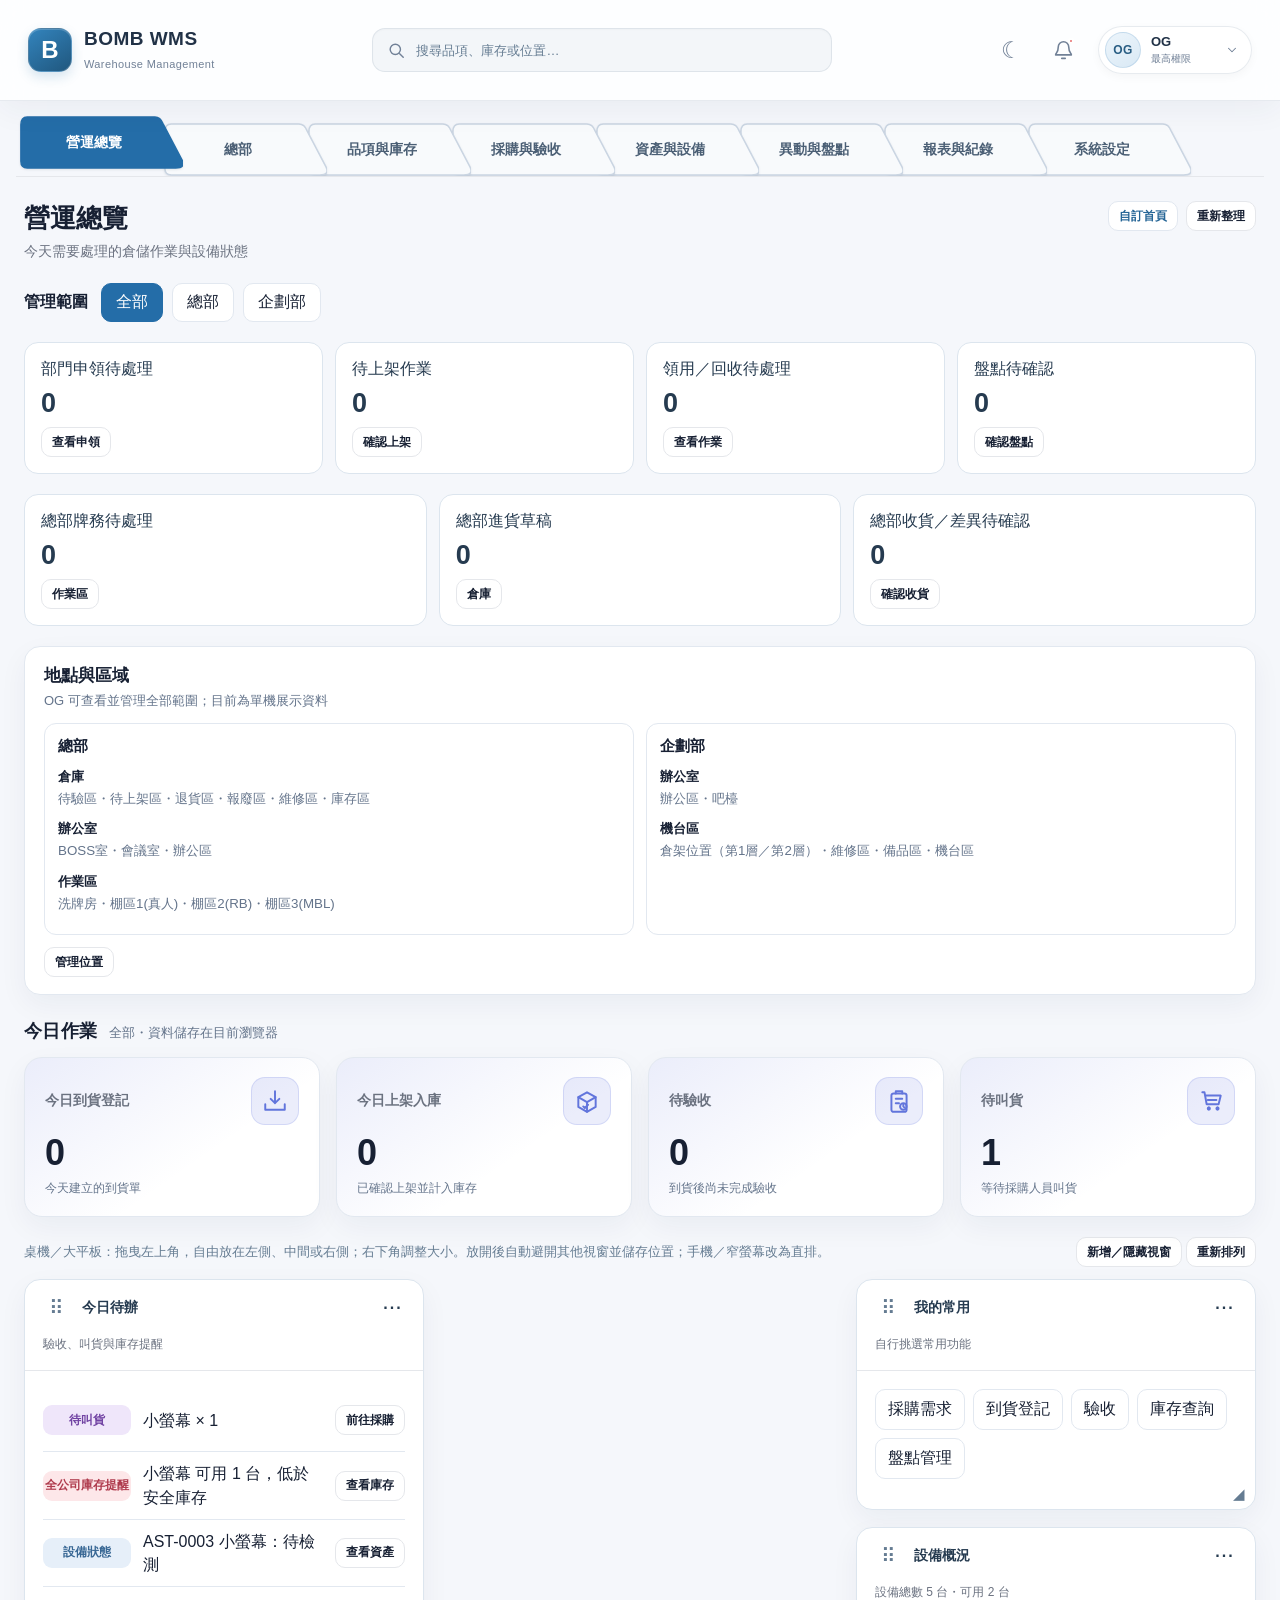
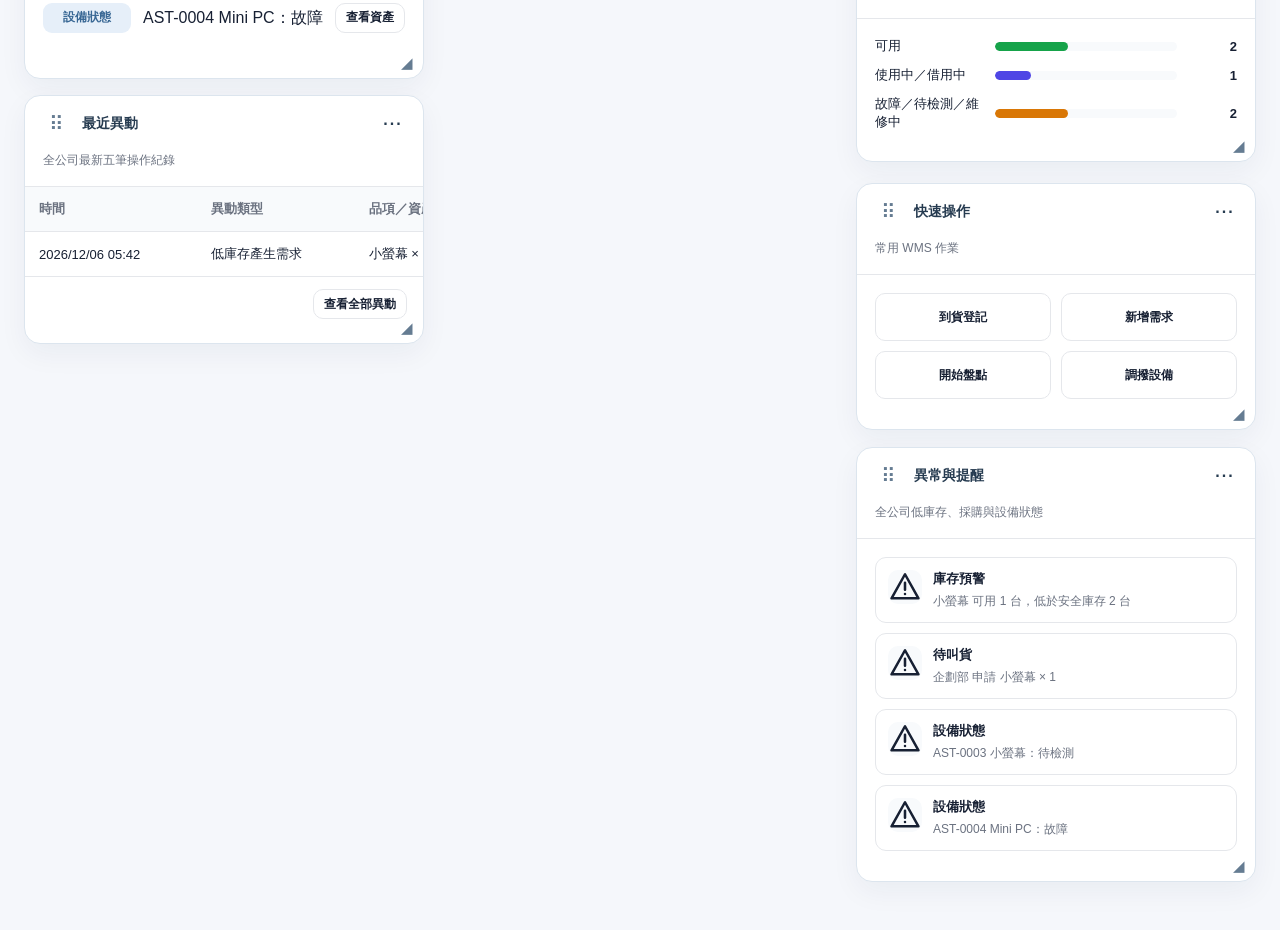
==== commit cc8bee54: "feat: add headquarters submenus and integrate card workflows" ====
--- a/index.html
+++ b/index.html
@@ -791,6 +791,7 @@
     <nav class="sheet-nav wms-book-nav" aria-label="WMS 工作區">
       <div class="sheet-tabs" aria-label="主要標籤">
         <button type="button" class="sheet-tab active" data-page="dashboard" aria-selected="true"><span>營運總覽</span></button>
+        <button type="button" class="sheet-tab" data-group="headquarters" aria-selected="false"><span>總部</span></button>
         <button type="button" class="sheet-tab" data-group="catalog" aria-selected="false"><span>品項與庫存</span></button>
         <button type="button" class="sheet-tab" data-group="procurement" aria-selected="false"><span>採購與驗收</span></button>
         <button type="button" class="sheet-tab" data-group="assets" aria-selected="false"><span>資產與設備</span></button>
@@ -799,6 +800,11 @@
         <button type="button" class="sheet-tab" data-group="system" aria-selected="false"><span>系統設定</span></button>
       </div>
       <div class="sheet-subtabs" hidden>
+        <div class="sheet-children" data-children="headquarters" aria-label="總部三區子選單" hidden>
+          <button type="button" class="child-tab" data-page="hqreceiving" data-parent="headquarters" aria-selected="false"><span>倉庫</span></button>
+          <button type="button" class="child-tab" data-page="hqoffice" data-parent="headquarters" aria-selected="false"><span>辦公室</span></button>
+          <button type="button" class="child-tab" data-page="hqcards" data-parent="headquarters" aria-selected="false"><span>作業區</span></button>
+        </div>
         <div class="sheet-children" data-children="catalog" aria-label="品項與庫存子標籤" hidden>
           <button type="button" class="child-tab" data-page="items" data-parent="catalog" aria-selected="false"><span class="tab-icon" data-icon="items" aria-hidden="true"></span><span>品項管理</span></button>
           <button type="button" class="child-tab" data-page="inventory" data-parent="catalog" aria-selected="false"><span class="tab-icon" data-icon="inventory" aria-hidden="true"></span><span>庫存管理</span></button>
@@ -858,6 +864,9 @@
       <div class="page-view" id="page-requisition"></div>
       <div class="page-view" id="page-putaway"></div>
       <div class="page-view" id="page-lifecycle"></div>
+      <div class="page-view" id="page-hqreceiving"></div>
+      <div class="page-view" id="page-hqoffice"></div>
+      <div class="page-view" id="page-hqcards"></div>
       <div class="page-view" id="page-settings"></div>
     </div>
   </main>
@@ -883,7 +892,7 @@
   const groupTabs=[...document.querySelectorAll('.sheet-tab[data-group]')];
   const childTabs=[...document.querySelectorAll('.child-tab')];
   const subtabBar=document.querySelector('.sheet-subtabs');
-  const pageGroups={requisition:'operations',putaway:'procurement',lifecycle:'operations',items:'catalog',inventory:'catalog',racks:'catalog',purchase:'procurement',inbound:'procurement',inspection:'procurement',assets:'assets',machine:'assets',repair:'assets',transfer:'operations',borrow:'operations',count:'operations',reports:'reports',log:'reports',notifications:'reports',roles:'system',import:'system',settings:'system'};
+  const pageGroups={hqreceiving:'headquarters',hqoffice:'headquarters',hqcards:'headquarters',requisition:'operations',putaway:'procurement',lifecycle:'operations',items:'catalog',inventory:'catalog',racks:'catalog',purchase:'procurement',inbound:'procurement',inspection:'procurement',assets:'assets',machine:'assets',repair:'assets',transfer:'operations',borrow:'operations',count:'operations',reports:'reports',log:'reports',notifications:'reports',roles:'system',import:'system',settings:'system'};
   document.querySelectorAll('.wms-book-nav .sheet-tab').forEach(tab=>tab.insertAdjacentHTML('afterbegin','<svg class="wms-book-shape" viewBox="0 0 180 54" preserveAspectRatio="none" aria-hidden="true"><path d="M8 1H149Q155 1 158 8L179 45Q183 53 172 53H8Q1 53 1 46V9Q1 1 8 1Z"/></svg>'));
   let currentPage='dashboard';
   function legacyShowPage(page,group=pageGroups[page]||null){
@@ -976,7 +985,7 @@
   function save(){captureInventory();localStorage.setItem(KEY,JSON.stringify(db));renderAll()}
   function E(value){return String(value??'').replace(/[&<>"']/g,c=>({'&':'&amp;','<':'&lt;','>':'&gt;','"':'&quot;',"'":'&#39;'}[c]))}
   const DASH_PREF_KEY='bomb-wms-dashboard-prefs-v1';
-  const favoriteChoices=[['requisition','部門申領'],['putaway','上架入庫'],['lifecycle','領用回收'],['purchase','採購需求'],['inbound','到貨登記'],['inspection','驗收'],['inventory','庫存查詢'],['count','盤點管理'],['assets','資產管理'],['transfer','調撥配置'],['borrow','借用歸還'],['repair','維修更換'],['log','異動日誌']];
+  const favoriteChoices=[['hqreceiving','總部倉庫'],['hqoffice','總部辦公室'],['hqcards','總部作業區'],['requisition','部門申領'],['putaway','上架入庫'],['lifecycle','領用回收'],['purchase','採購需求'],['inbound','到貨登記'],['inspection','驗收'],['inventory','庫存查詢'],['count','盤點管理'],['assets','資產管理'],['transfer','調撥配置'],['borrow','借用歸還'],['repair','維修更換'],['log','異動日誌']];
   const widgetChoices=[['tasks','今日待辦'],['favorites','我的常用'],['equipment','設備概況'],['quick','快速操作'],['alerts','異常與提醒'],['recent','最近異動']];
   const defaultPrefs={favorites:['purchase','inbound','inspection','inventory','count'],widgets:['tasks','recent','favorites','equipment','quick','alerts'],columns:{tasks:'left',recent:'left',favorites:'right',equipment:'right',quick:'right',alerts:'right'}};
   let dashboardPrefs=(()=>{try{const saved=JSON.parse(localStorage.getItem(DASH_PREF_KEY)||'null');if(saved&&Array.isArray(saved.favorites)&&Array.isArray(saved.widgets)){
@@ -1360,7 +1369,7 @@
   }
   function legacyTransferAsset(){form('調撥設備',[field('assetId','設備資產','select',assetOptions(a=>a.status==='可用'||a.status==='使用中')),field('to','新位置','select',locationOptions())],v=>{const a=asset(v.assetId),dest=loc(v.to);if(!a||!dest||!['可用','使用中'].includes(a.status))throw Error('設備不可調撥');ensureDifferent(a.locationId,dest.id);const from=labelLoc(a.locationId),id=code('TR',db.transfers);a.locationId=dest.id;a.status=dest.site==='機台區'?'使用中':'可用';a.holder=a.status==='使用中'?dest.spot:'';db.transfers.unshift({id,time:stamp(),subject:`${a.id} ${itemName(a.itemId)}`,from,to:labelLoc(dest.id),qty:1,who:'OG'});log('調撥',a.id,from,labelLoc(dest.id),id)})}
   function legacyTransferStock(){form('調撥消耗品',[field('itemId','消耗品','select',itemOptions('消耗品')),field('from','原位置','select',locationOptions()),field('to','新位置','select',locationOptions()),field('qty','數量','number')],v=>{const qty=requirePositive(v.qty),x=item(v.itemId),source=db.stock.find(r=>r.itemId===v.itemId&&r.locationId===v.from),dest=loc(v.to);if(!x||x.type!=='消耗品'||!dest)throw Error('請選擇有效品項與位置');ensureDifferent(v.from,v.to);if(!source||source.qty<qty)throw Error('原位置數量不足');source.qty-=qty;let target=db.stock.find(r=>r.itemId===x.id&&r.locationId===dest.id);if(!target){target={itemId:x.id,locationId:dest.id,qty:0};db.stock.push(target)}target.qty+=qty;const id=code('TR',db.transfers),from=labelLoc(v.from),to=labelLoc(dest.id);db.transfers.unshift({id,time:stamp(),subject:x.name,from,to,qty,who:'OG'});log('調撥',`${x.name} × ${qty}`,from,to,id)})}
-  function borrow(){form('借用設備',[field('assetId','可用設備','select',assetOptions(a=>a.status==='可用')),field('holder','借用人'),field('due','預計歸還日期','date')],v=>{const a=asset(v.assetId);if(!a||a.status!=='可用')throw Error('設備目前不可借用');const id=code('BR',db.borrows);a.status='借用中';a.holder=v.holder.trim();db.borrows.unshift({id,time:stamp(),assetId:a.id,holder:a.holder,from:labelLoc(a.locationId),due:v.due,returned:'',status:'借用中'});log('借用',a.id,labelLoc(a.locationId),a.holder,id)})}
+  function borrow(){form('借用設備',[field('assetId','可用設備','select',assetOptions(a=>a.status==='可用')),field('holder','借用人'),field('due','預計歸還日期','date')],v=>{const a=asset(v.assetId);if(!a||a.status!=='可用')throw Error('設備目前不可借用');guardHQBox(a);const id=code('BR',db.borrows);a.status='借用中';a.holder=v.holder.trim();db.borrows.unshift({id,time:stamp(),assetId:a.id,holder:a.holder,from:labelLoc(a.locationId),due:v.due,returned:'',status:'借用中'});log('借用',a.id,labelLoc(a.locationId),a.holder,id)})}
   function legacyReturnAsset(id){const b=db.borrows.find(x=>x.id===id),a=b&&asset(b.assetId);if(!b||!a||b.status!=='借用中')return;b.status='已歸還';b.returned=stamp();a.status='可用';a.holder='';log('歸還',a.id,b.holder,labelLoc(a.locationId),id);save()}
   function legacyRepair(){form('新增維修紀錄',[field('assetId','設備資產','select',assetOptions(a=>a.status!=='借用中'&&a.status!=='維修中')),field('issue','故障／檢測原因')],v=>{const a=asset(v.assetId);if(!a)throw Error('資產不存在');const id=code('RP',db.repairs);const from=labelLoc(a.locationId);a.status='維修中';a.holder='';a.locationId='LOC-R01';db.repairs.unshift({id,time:stamp(),assetId:a.id,issue:v.issue.trim(),location:from,status:'維修中'});log('送修',a.id,from,labelLoc(a.locationId),id)})}
   function legacyReplaceAsset(){form('故障設備更換',[field('faultyId','故障／待檢設備','select',assetOptions(a=>['故障','待檢測','維修中'].includes(a.status))),field('replacementId','可用替換設備','select',assetOptions(a=>a.status==='可用')),field('to','替換後使用位置','select',locationOptions()),field('issue','更換原因')],v=>{const old=asset(v.faultyId),next=asset(v.replacementId),dest=loc(v.to);if(!old||!next||!dest||old.id===next.id||old.itemId!==next.itemId||next.status!=='可用'||!['故障','待檢測','維修中'].includes(old.status))throw Error('請選擇相同品項的故障設備與可用備品');const from=labelLoc(next.locationId),id=code('RP',db.repairs);old.status='維修中';old.holder='';old.locationId='LOC-R01';next.locationId=dest.id;next.status=dest.site==='機台區'?'使用中':'可用';next.holder=next.status==='使用中'?dest.spot:'';db.repairs.unshift({id,time:stamp(),assetId:old.id,issue:`${v.issue.trim()}；以 ${next.id} 更換`,location:labelLoc(dest.id),status:'維修中'});log('維修更換',`${old.id} → ${next.id}`,from,labelLoc(dest.id),id)})}
@@ -1635,12 +1644,13 @@
     db.locations.forEach(l=>{const unit=l.department,site=l.site||'未分類';if(!ORG_TREE[unit])ORG_TREE[unit]={};if(!ORG_TREE[unit][site])ORG_TREE[unit][site]=[];if(!ORG_TREE[unit][site].includes(l.area))ORG_TREE[unit][site].push(l.area)});
     if(!db.connections)db.connections={erp:'',hr:'',companyCode:'',note:''};
     if(!['全部',...Object.keys(ORG_TREE)].includes(homeScope))homeScope='全部';
+    prepareHQ();
     if(!inventorySnapshot)inventorySnapshot=inventoryState();
   }
   function inventoryState(){
     const result={};
     db.stock.forEach(r=>result['stock|'+r.itemId+'|'+r.locationId]={qty:Number(r.qty),status:'在庫'});
-    db.assets.forEach(a=>result['asset|'+a.id]={qty:1,itemId:a.itemId,locationId:a.locationId,status:a.status,holder:a.holder||''});
+    db.assets.forEach(a=>result['asset|'+a.id]={qty:1,itemId:a.itemId,locationId:a.locationId,status:a.status,holder:a.holder||'',useLocationId:a.useLocationId||'',contents:a.cardContents?structuredClone(a.cardContents):null});
     return result;
   }
   function captureInventory(){
@@ -1658,7 +1668,7 @@
   const allowedItem=(x,department)=>x&&(!x.allowedDepartments?.length||x.allowedDepartments.includes(department));
   const openReq=r=>!['已完成','已取消','已駁回'].includes(r.status);
   function reserved(itemId,locationId,except=''){
-    return db.requisitions.filter(r=>r.id!==except&&r.itemId===itemId&&r.sourceId===locationId&&r.status==='待取貨').reduce((n,r)=>n+r.qty,0)+db.workflows.filter(r=>r.id!==except&&!r.assetId&&r.itemId===itemId&&r.locationId===locationId&&r.status==='待交接').reduce((n,r)=>n+r.qty,0);
+    return db.requisitions.filter(r=>r.id!==except&&r.itemId===itemId&&r.sourceId===locationId&&r.status==='待取貨').reduce((n,r)=>n+r.qty,0)+db.workflows.filter(r=>r.id!==except&&!r.assetId&&r.itemId===itemId&&r.locationId===locationId&&r.status==='待交接').reduce((n,r)=>n+r.qty,0)+(db.cardTasks||[]).filter(r=>r.id!==except&&r.action==='裝盒'&&r.contentItemId===itemId&&r.sourceId===locationId&&r.status==='待作業確認').reduce((n,r)=>n+r.qty,0);
   }
   function onHand(itemId,department){
     const x=item(itemId);
@@ -1738,13 +1748,14 @@
     else if(r.status==='待備料')form('供應部門確認備料 '+id,[field('sourceId','供應位置','select',unitLocations(r.supplyDepartment)),field('confirm','確認','select',[{value:'yes',label:`保留 ${r.qty} ${x.unit}，尚未扣在庫量`}])],v=>{if(r.status!=='待備料'||loc(v.sourceId)?.department!==r.supplyDepartment||freeAt(x.id,v.sourceId)<r.qty)throw Error('供應位置或可用庫存不足');r.sourceId=v.sourceId;r.status='待取貨';r.preparedAt=stamp();log('備料保留',`${x.name} × ${r.qty}`,'待備料','待取貨',id)});
     else if(r.status==='待取貨')form('確認取貨交接 '+id,[field('person','取貨人'),field('confirm','確認','select',[{value:'yes',label:`實際交接 ${r.qty} ${x.unit}，供應庫存扣除`}])],v=>{if(r.status!=='待取貨'||freeAt(x.id,r.sourceId,id)<r.qty)throw Error('單據狀態或供應庫存不足');changeStock(x.id,r.sourceId,-r.qty);r.status='待清點';r.pickedAt=stamp();r.pickupPerson=v.person;log('取貨交接',`${x.name} × ${r.qty}`,labelLoc(r.sourceId),'在途／待清點',id)});
     else if(r.status==='待清點')form('接收清點 '+id,[field('received',`實收數量（${x.unit}，預計 ${r.qty}）`,'number',[],r.qty),field('damaged',`損壞數量（含在實收內；${x.unit}）`,'number',[],0),field('note','清點備註（短少／損壞須填）','text',[],'',false)],v=>{const received=requireNonnegative(v.received),damaged=requireNonnegative(v.damaged);if(r.status!=='待清點'||received>r.qty||damaged>received)throw Error('實收不可超過交接數；損壞不可超過實收');if((received<r.qty||damaged)&&!v.note.trim())throw Error('請填寫差異原因');Object.assign(r,{received,damaged,accepted:received-damaged,shortage:r.qty-received,note:v.note,checkedAt:stamp(),status:'待上架'});log('申領清點',x.name,'待清點',`合格 ${r.accepted}／短少 ${r.shortage}／損壞 ${damaged}`,id)});
-    else if(r.status==='待上架')form('確認申領上架 '+id,[field('destinationId','實際上架位置','select',unitLocations(r.department),r.destinationId),field('confirm','確認','select',[{value:'yes',label:`已放入位置；增加 ${r.accepted} ${x.unit}`}])],v=>{if(r.status!=='待上架'||loc(v.destinationId)?.department!==r.department)throw Error('上架位置不符');changeStock(x.id,v.destinationId,r.accepted);r.destinationId=v.destinationId;r.putawayAt=stamp();r.status=r.shortage||r.damaged?'異常待確認':'已完成';log('申領上架',`${x.name} × ${r.accepted}`,'待上架',labelLoc(v.destinationId),id)});
+    else if(r.status==='待上架')form('確認申領上架 '+id,[field('destinationId','實際上架位置','select',unitLocations(r.department),r.destinationId),field('confirm','確認','select',[{value:'yes',label:`已放入位置；增加 ${r.accepted} ${x.unit}`}])],v=>{if(r.status!=='待上架'||loc(v.destinationId)?.department!==r.department)throw Error('上架位置不符');validateLocationItem(x.id,v.destinationId,r.accepted);changeStock(x.id,v.destinationId,r.accepted);r.destinationId=v.destinationId;r.putawayAt=stamp();r.status=r.shortage||r.damaged?'異常待確認':'已完成';log('申領上架',`${x.name} × ${r.accepted}`,'待上架',labelLoc(v.destinationId),id)});
     else if(r.status==='異常待確認')form('申領差異結案 '+id,[field('resolution','差異處理結果（補送另建單，損壞另辦回收）')],v=>{if(r.status!=='異常待確認')throw Error('狀態已變更');r.resolution=v.resolution;r.status='已完成';log('申領差異結案',x.name,'異常待確認',v.resolution,id)});
   }
   function cancelReq(id){const r=db.requisitions.find(q=>q.id===id);if(!r||!['草稿','待備料','待取貨'].includes(r.status))return;form('取消／駁回申領 '+id,[field('reason','原因')],v=>{if(!['草稿','待備料','待取貨'].includes(r.status))throw Error('取貨後不可取消');const before=r.status;r.cancelReason=v.reason;r.status='已取消';const rule=db.rules.find(q=>q.id===r.ruleId);if(rule)rule.suppressAuto=true;log('取消申領',itemName(r.itemId),before,'已取消',id)})}
   function putawayInbound(id){const r=db.inbound.find(q=>q.id===id);if(!r||r.status!=='待上架')return;const department=loc(r.locationId)?.department;
     form('確認到貨上架 '+id,[field('locationId','實際上架位置','select',unitLocations(department),r.locationId),field('confirm','確認','select',[{value:'yes',label:`實物已放入；增加 ${r.accepted} ${item(r.itemId)?.unit}`}])],v=>{
       const x=item(r.itemId);if(r.status!=='待上架'||!x||loc(v.locationId)?.department!==department)throw Error('上架位置或單據狀態不符');
+      validateLocationItem(x.id,v.locationId,r.accepted);
       if(x.type==='設備')for(let i=0;i<r.accepted;i++)db.assets.push({id:code('AST',db.assets),itemId:x.id,locationId:v.locationId,status:'可用',holder:'',receiptId:id});else changeStock(x.id,v.locationId,r.accepted);
       r.locationId=v.locationId;r.putawayAt=stamp();r.status='已入庫';const p=db.purchases.find(q=>q.id===r.purchaseId);if(p){p.received=(p.received||0)+r.accepted;p.status=p.received>=p.qty?'已入庫':'部分入庫'}log('到貨上架',`${x.name} × ${r.accepted}`,'待上架',labelLoc(v.locationId),id);
     });
@@ -1776,12 +1787,12 @@
   }
   function transferStock(){
     form('同部門儲位移動（跨部門請用部門申領）',[field('itemId','消耗品','select',itemOptions('消耗品')),field('from','原位置','select',unitLocations()),field('to','新位置','select',unitLocations()),field('qty','實際移動數量','number')],v=>{
-      const qty=requirePositive(v.qty);ensureDifferent(v.from,v.to);if(loc(v.from)?.department!==loc(v.to)?.department)throw Error('跨部門請用部門申領，保留取貨與清點紀錄');if(freeAt(v.itemId,v.from)<qty)throw Error('可移動庫存不足（已扣申領保留）');changeStock(v.itemId,v.from,-qty);changeStock(v.itemId,v.to,qty);const id=code('TR',db.transfers);db.transfers.unshift({id,time:stamp(),subject:itemName(v.itemId),from:labelLoc(v.from),to:labelLoc(v.to),qty,who:'OG'});log('儲位移動',itemName(v.itemId),labelLoc(v.from),labelLoc(v.to),id);
+      const qty=requirePositive(v.qty);ensureDifferent(v.from,v.to);if(loc(v.from)?.department!==loc(v.to)?.department)throw Error('跨部門請用部門申領，保留取貨與清點紀錄');if(freeAt(v.itemId,v.from)<qty)throw Error('可移動庫存不足（已扣申領保留）');validateLocationItem(v.itemId,v.to,qty);changeStock(v.itemId,v.from,-qty);changeStock(v.itemId,v.to,qty);const id=code('TR',db.transfers);db.transfers.unshift({id,time:stamp(),subject:itemName(v.itemId),from:labelLoc(v.from),to:labelLoc(v.to),qty,who:'OG'});log('儲位移動',itemName(v.itemId),labelLoc(v.from),labelLoc(v.to),id);
     });
   }
   function transferAsset(){
     form('移動設備儲位（領用使用請到領用／回收）',[field('assetId','可用資產','select',assetOptions(a=>a.status==='可用')),field('to','同部門新位置','select',unitLocations())],v=>{
-      const a=asset(v.assetId),l=loc(v.to);if(!a||a.status!=='可用'||!l||loc(a.locationId)?.department!==l.department)throw Error('須為可用資產及同部門位置');ensureDifferent(a.locationId,l.id);const from=labelLoc(a.locationId),id=code('TR',db.transfers);a.locationId=l.id;db.transfers.unshift({id,time:stamp(),subject:a.id,from,to:labelLoc(l.id),qty:1,who:'OG'});log('設備儲位移動',a.id,from,labelLoc(l.id),id);
+      const a=asset(v.assetId),l=loc(v.to);if(!a||a.status!=='可用'||!l||loc(a.locationId)?.department!==l.department)throw Error('須為可用資產及同部門位置');ensureDifferent(a.locationId,l.id);validateLocationItem(a.itemId,l.id,1,a.id);const from=labelLoc(a.locationId),id=code('TR',db.transfers);a.locationId=l.id;db.transfers.unshift({id,time:stamp(),subject:a.id,from,to:labelLoc(l.id),qty:1,who:'OG'});log('設備儲位移動',a.id,from,labelLoc(l.id),id);
     });
   }
   function returnAsset(id){const b=db.borrows.find(q=>q.id===id),a=b&&asset(b.assetId);if(!b||b.status!=='借用中'||!a)return;
@@ -1791,6 +1802,7 @@
   function lifecycleNew(){
     form('新增領用／回收／報廢申請',[field('kind','作業','select',['領用','回收','報廢'].map(value=>({value,label:value}))),field('assetId','逐件資產（選填；耗材可留空）','select',assetOptions(a=>!['報廢','待報廢'].includes(a.status)),'',false),field('itemId','品項（選資產時以資產為準）','select',itemOptions()),field('locationId','原位置／耗材回收位置','select',unitLocations()),field('qty','數量（資產固定1）','number',[],1),field('holder','領用人／回收交付人'),field('useLocationId','實際使用位置（選填；不轉移庫存歸屬）','select',unitLocations(),'',false),field('note','用途／原因')],v=>{
       const a=asset(v.assetId),x=a?item(a.itemId):item(v.itemId),l=loc(a?a.locationId:v.locationId),qty=a?1:requirePositive(v.qty);
+      if(a)guardHQBox(a);if(v.useLocationId){if(loc(v.useLocationId)?.department!==l?.department)throw Error('使用位置必須屬同部門');validateLocationItem(x?.id,v.useLocationId,qty,a?.id)}
       if(!x||!l||(!a&&x.type!=='消耗品'))throw Error('設備須選擇逐件資產，耗材須選位置');if(a&&['借用中','維修中','待回收驗收','待上架','領用保留','待報廢','報廢'].includes(a.status))throw Error('資產正處理中，請完成原流程');
       if(v.kind==='領用'&&((a&&a.status!=='可用')||(!a&&freeAt(x.id,l.id)<qty)))throw Error('可領用庫存不足');if(v.kind==='回收'&&a&&a.status!=='使用中')throw Error('資產須為使用中才能回收');if(v.kind==='報廢'&&!a)throw Error('耗材損壞請先回收並驗證後報廢');
       if(!a&&v.kind==='回收'){
@@ -1803,23 +1815,23 @@
     });
   }
   function workflowStep(id){const r=db.workflows.find(q=>q.id===id);if(!r)return;const a=asset(r.assetId),x=item(r.itemId);
-    if(r.status==='待交接')form('領用交接確認 '+id,[field('confirm','確認','select',[{value:'yes',label:`實際交付 ${r.qty} ${x.unit} 給 ${r.holder}`}])],()=>{if(r.status!=='待交接')throw Error('狀態已變更');if(a){if(a.status!=='領用保留')throw Error('資產狀態不符');a.status='使用中';a.holder=r.holder;a.useLocationId=r.useLocationId||''}else{if(freeAt(x.id,r.locationId,id)<r.qty)throw Error('庫存不足');changeStock(x.id,r.locationId,-r.qty)}r.status='使用中';r.confirmedAt=stamp();log('領用交接',a?.id||x.name,labelLoc(r.locationId),r.holder,id)});
+    if(r.status==='待交接')form('領用交接確認 '+id,[field('confirm','確認','select',[{value:'yes',label:`實際交付 ${r.qty} ${x.unit} 給 ${r.holder}`}])],()=>{if(r.status!=='待交接')throw Error('狀態已變更');if(r.useLocationId)validateLocationItem(x.id,r.useLocationId,r.qty,a?.id);if(a){if(a.status!=='領用保留')throw Error('資產狀態不符');a.status='使用中';a.holder=r.holder;a.useLocationId=r.useLocationId||''}else{if(freeAt(x.id,r.locationId,id)<r.qty)throw Error('庫存不足');changeStock(x.id,r.locationId,-r.qty)}r.status='使用中';r.confirmedAt=stamp();log('領用交接',a?.id||x.name,labelLoc(r.locationId),r.holder,id)});
     else if(r.status==='待回收驗收')form('回收驗收 '+id,[field('result','驗收結果','select',[{value:'待上架',label:'可再次使用 → 待上架'},{value:'異常待處理',label:'異常／待洗牌 → 待處理'},{value:'待報廢驗證',label:'不堪使用 → 報廢驗證'}]),field('note','驗收說明')],v=>{if(r.status!=='待回收驗收')throw Error('狀態已變更');r.status=v.result;r.note=v.note;if(a)a.status=v.result==='待報廢驗證'?'待報廢':v.result;log('回收驗收',a?.id||x.name,'待回收驗收',r.status,id)});
     else if(r.status==='異常待處理')form('異常處理 '+id,[field('result','處理結果','select',[{value:'待回收驗收',label:'完成洗牌／處理 → 重新驗收'},{value:'待報廢驗證',label:'報廢驗證'}]),field('note','處理說明')],v=>{r.status=v.result;r.note=v.note;if(a)a.status=v.result==='待報廢驗證'?'待報廢':v.result;log('異常處理',a?.id||x.name,'異常待處理',r.status,id)});
-    else if(r.status==='待上架')form('回收上架 '+id,[field('locationId','上架位置','select',unitLocations(r.department),a?.locationId||r.locationId)],v=>{if(r.status!=='待上架'||loc(v.locationId)?.department!==r.department)throw Error('位置或狀態不符');if(a){a.locationId=v.locationId;a.status='可用';a.holder='';a.useLocationId=''}else changeStock(x.id,v.locationId,r.qty);r.status='已完成';r.putawayAt=stamp();log('回收上架',a?.id||x.name,'待上架',labelLoc(v.locationId),id)});
+    else if(r.status==='待上架')form('回收上架 '+id,[field('locationId','上架位置','select',unitLocations(r.department),a?.locationId||r.locationId)],v=>{if(r.status!=='待上架'||loc(v.locationId)?.department!==r.department)throw Error('位置或狀態不符');validateLocationItem(x.id,v.locationId,r.qty,a?.id);if(a){a.locationId=v.locationId;a.status='可用';a.holder='';a.useLocationId=''}else changeStock(x.id,v.locationId,r.qty);r.status='已完成';r.putawayAt=stamp();log('回收上架',a?.id||x.name,'待上架',labelLoc(v.locationId),id)});
     else if(['待報廢驗證','待報廢核准','待報廢確認'].includes(r.status)){
       const before=r.status,next={'待報廢驗證':'待報廢核准','待報廢核准':'待報廢確認','待報廢確認':'已報廢'}[before];
       form(before+' '+id,[field('note','驗證／核准／處理說明')],v=>{if(r.status!==before)throw Error('狀態已變更');r.status=next;r.note=v.note;r[before]=stamp();if(a&&next==='已報廢'){a.status='報廢';a.holder=''}log('報廢處理',a?.id||x.name,before,next,id)});
     }
   }
-  function configureItem(id){const x=item(id);if(!x)return;form('品項適用範圍／外部對照 '+id,[field('scope','適用範圍','select',[{value:'shared',label:'共用品項：各部門各自記庫存'},...units()],x.allowedDepartments?.length===1?x.allowedDepartments[0]:'shared'),field('externalId','ERP品項代碼（選填）','text',[],x.externalId||'',false),field('tracking','追蹤方式','select',[{value:'quantity',label:'基本單位數量（耗材）'},{value:'instance',label:'逐件資產／編號（設備）'}],x.type==='設備'?'instance':'quantity')],v=>{if((x.type==='設備')!==(v.tracking==='instance'))throw Error('追蹤方式須符合既有類型，已有庫存不可直接轉換');if(v.scope!=='shared'&&(db.locations.some(l=>l.department!==v.scope&&(amountAt(x.id,l.id)>0||db.assets.some(a=>a.itemId===x.id&&a.locationId===l.id)))||db.rules.some(r=>r.itemId===x.id&&r.department!==v.scope)||db.requisitions.some(r=>r.itemId===x.id&&openReq(r))))throw Error('其他部門仍有庫存、規則或未完成申領，不可改為專用品項');x.allowedDepartments=v.scope==='shared'?[]:[v.scope];x.externalId=v.externalId;x.tracking=v.tracking;log('設定品項適用',x.name,'－',v.scope,id)})}
+  function configureItem(id){const x=item(id);if(!x)return;form('品項適用範圍／外部對照 '+id,[field('scope','適用範圍','select',[{value:'shared',label:'共用品項：各部門各自記庫存'},...units()],x.allowedDepartments?.length===1?x.allowedDepartments[0]:'shared'),field('externalId','ERP品項代碼（選填）','text',[],x.externalId||'',false),field('hqRole','總部牌務角色（一般品項可留空）','select',[{value:'deck',label:'撲克牌（數量）'},{value:'ball',label:'球（數量）'},{value:'cardbox',label:'牌盒（逐件）'},{value:'ballbox',label:'球盒（逐件）'},{value:'shoe',label:'牌靴（逐件）'},{value:'shuffler',label:'洗牌機（逐件）'}],x.hqRole||'',false),field('tracking','追蹤方式','select',[{value:'quantity',label:'基本單位數量（耗材）'},{value:'instance',label:'逐件資產／編號（設備）'}],x.type==='設備'?'instance':'quantity')],v=>{if((x.type==='設備')!==(v.tracking==='instance'))throw Error('追蹤方式須符合既有類型，已有庫存不可直接轉換');if(v.scope!=='shared'&&(db.locations.some(l=>l.department!==v.scope&&(amountAt(x.id,l.id)>0||db.assets.some(a=>a.itemId===x.id&&a.locationId===l.id)))||db.rules.some(r=>r.itemId===x.id&&r.department!==v.scope)||db.requisitions.some(r=>r.itemId===x.id&&openReq(r))))throw Error('其他部門仍有庫存、規則或未完成申領，不可改為專用品項');if(v.hqRole&&((['deck','ball'].includes(v.hqRole))!==(x.type==='消耗品')))throw Error('牌務角色必須符合數量／逐件類型');if((v.hqRole||'')!==(x.hqRole||'')&&(db.cardTasks.some(t=>t.contentItemId===x.id||asset(t.assetId)?.itemId===x.id)||db.assets.some(a=>a.cardContents?.itemId===x.id||(a.itemId===x.id&&a.cardContents))))throw Error('已有牌務紀錄／盒內內容物，不能直接更換角色');x.hqRole=v.hqRole||'';x.allowedDepartments=v.scope==='shared'?[]:[v.scope];x.externalId=v.externalId;x.tracking=v.tracking;log('設定品項適用',x.name,'－',v.scope,id)})}
   function organizationPath(){form('新增部門／地點／區域',[field('department','部門名稱'),field('site','地點名稱'),field('area','區域名稱')],v=>{const d=v.department.trim(),s=v.site.trim(),a=v.area.trim();if(!d||!s||!a)throw Error('請填寫名稱');if(!Object.hasOwn(ORG_TREE,d))Object.defineProperty(ORG_TREE,d,{value:{},enumerable:true,writable:true,configurable:true});if(!Object.hasOwn(ORG_TREE[d],s))Object.defineProperty(ORG_TREE[d],s,{value:[],enumerable:true,writable:true,configurable:true});if(!ORG_TREE[d][s].includes(a))ORG_TREE[d][s].push(a);db.organization=ORG_TREE;log('新增組織區域',d,'－',s+'／'+a,'')})}
   function connections(){const c=db.connections;form('ERP／HR整合預留設定',[field('companyCode','公司代碼（選填）','text',[],c.companyCode,false),field('erp','ERP識別名稱／網址（選填）','text',[],c.erp,false),field('hr','HR識別名稱／網址（選填）','text',[],c.hr,false),field('note','整合備註（選填）','text',[],c.note,false)],v=>{db.connections=v;log('整合預留設定','ERP／HR','－','已儲存；尚未連線','')})}
   function purchase(){form('新增外部採購需求',[field('department','申請部門','select',units()),field('itemId','品項','select',itemOptions()),field('qty','基本單位數量','number'),field('reason','原因')],v=>{const x=item(v.itemId),qty=requirePositive(v.qty);if(!allowedItem(x,v.department))throw Error('品項不適用此部門');if(db.purchases.some(p=>p.itemId===x.id&&p.department===v.department&&['待叫貨','已叫貨','無須叫貨','待審核','已核准','部分入庫'].includes(p.status)))throw Error('此部門品項已有未完成採購');const id=code('PR',db.purchases);db.purchases.unshift({id,...v,qty,time:stamp(),who:'OG',source:'人工申請',received:0,status:'待審核'});log('外部採購需求',x.name,'－',v.department,id)})}
   function scheduleLabel(r){return r.schedule==='每月'?`每月 ${r.monthDay} 日前（假日人工調整）`:r.schedule==='每週'?`每週${['日','一','二','三','四','五','六'][Number(r.weekday)]}`:'不定期'}
   function scopeBar(){return `<div class="wms-unit-bar"><strong>查看部門</strong><select data-integration-scope aria-label="查看部門">${optionsHtml([{value:'全部',label:'全部（分部門列示）'},...units()],homeScope)}</select><small>OG 展示帳號；這是資料篩選，尚無正式權限驗證</small></div>`}
   function renderAll(){
-    prepareIntegration();renderLegacyAll();renderIntegration();localStorage.setItem(KEY,JSON.stringify(db));
+    prepareIntegration();renderLegacyAll();renderIntegration();renderHQ();localStorage.setItem(KEY,JSON.stringify(db));
   }
   function renderIntegration(){
     const reqs=db.requisitions.filter(r=>inScope(r.department)||inScope(r.supplyDepartment)),scopedRules=db.rules.filter(r=>inScope(r.department));
@@ -1827,7 +1839,7 @@
     const pending=db.inbound.filter(r=>r.status==='待上架'&&matchUnit(loc(r.locationId)));
     page('putaway','上架入庫','驗收、清點後確認實物已放入儲位，才增加可用庫存',['來源','單號','部門','品項','合格數','位置','操作'],pending.map(r=>row([cell('外部到貨'),cell(r.id),cell(loc(r.locationId)?.department),cell(itemName(r.itemId)),cell(r.accepted+' '+item(r.itemId)?.unit),cell(labelLoc(r.locationId)),`<td>${button('putaway-inbound','確認上架',r.id)}</td>`])).join('')+reqs.filter(r=>r.status==='待上架').map(r=>row([cell('內部申領'),cell(r.id),cell(r.department),cell(itemName(r.itemId)),cell(r.accepted+' '+item(r.itemId)?.unit),cell(labelLoc(r.destinationId)),`<td>${button('req-step','確認上架',r.id)}</td>`])).join('')+db.workflows.filter(r=>r.status==='待上架'&&inScope(r.department)).map(r=>row([cell('回收'),cell(r.id),cell(r.department),cell(itemName(r.itemId)),cell(r.qty+' '+item(r.itemId)?.unit),cell(labelLoc(r.locationId)),`<td>${button('workflow-step','確認上架',r.id)}</td>`])).join(''));
     const flows=db.workflows.filter(r=>inScope(r.department));
-    page('lifecycle','領用／回收／報廢','總部作業區與企劃均可使用；責任交接、回收驗收與報廢逐步確認',['單號／時間','部門','作業','品項／資產','數量','領用／交付人','備註','狀態','操作'],formatRows(flows,[r=>cell(r.id+'／'+r.time),r=>cell(r.department),r=>cell(r.kind),r=>cell(itemName(r.itemId)+' '+(r.assetId||'')),r=>cell(r.qty+' '+item(r.itemId)?.unit),r=>cell((r.holder||r.who)+(r.useLocationId?'／'+labelLoc(r.useLocationId):'')),r=>cell(r.note),r=>`<td>${badge(r.status)}</td>`,r=>`<td>${!['已完成','使用中','已報廢'].includes(r.status)?button('workflow-step','下一步確認',r.id):'－'}</td>`]),button('new-workflow','＋ 新增作業'),'逐件物件沿用資產編號；牌盒／球盒可建為設備型品項。內容物與批次效期可記錄於資產詳細欄位；洗牌品質與內容物耗用連動尚未實作。');
+    page('lifecycle','領用／回收／報廢','總部作業區與企劃均可使用；責任交接、回收驗收與報廢逐步確認',['單號／時間','部門','作業','品項／資產','數量','領用／交付人','備註','狀態','操作'],formatRows(flows,[r=>cell(r.id+'／'+r.time),r=>cell(r.department),r=>cell(r.kind),r=>cell(itemName(r.itemId)+' '+(r.assetId||'')),r=>cell(r.qty+' '+item(r.itemId)?.unit),r=>cell((r.holder||r.who)+(r.useLocationId?'／'+labelLoc(r.useLocationId):'')),r=>cell(r.note),r=>`<td>${badge(r.status)}</td>`,r=>`<td>${!['已完成','使用中','已報廢'].includes(r.status)?button('workflow-step','下一步確認',r.id):'－'}</td>`]),button('new-workflow','＋ 新增作業'),'逐件物件沿用資產編號；牌盒／球盒可建為設備型品項。一般資產在此領用回收；總部牌盒／球盒由「總部 → 作業區」辦理裝盒、洗牌、驗牌、交接與報廢。');
     page('count','盤點管理','手機／平板現場輸入，暫存草稿；差異確認後才調整庫存',['單號','時間','部門／位置','品項','帳面','實盤','差異','盤點人','狀態','操作'],formatRows(db.counts.filter(r=>matchUnit(loc(r.locationId))),[r=>cell(r.id),r=>cell(r.time),r=>cell(labelLoc(r.locationId)),r=>cell(itemName(r.itemId)),r=>cell(r.before),r=>cell(r.actual),r=>cell(r.diff),r=>cell(r.who),r=>`<td>${badge(r.status||'已確認（舊紀錄）')}</td>`,r=>`<td>${r.status==='待確認'?button('confirm-count','確認差異',r.id):E(r.reason||'－')}</td>`]),button('new-count','＋ 現場盤點'));
     document.getElementById('page-count').insertAdjacentHTML('beforeend',card('盤點與申領安排','月盤、週補貨與低庫存提醒分開設定；固定補貨量不是目標庫存',table('count-schedules',['部門','品項','安排','補貨門檻','每次補貨','方式'],formatRows(scopedRules,[r=>cell(r.department),r=>cell(itemName(r.itemId)),r=>cell(scheduleLabel(r)),r=>cell(r.threshold+' '+item(r.itemId)?.unit),r=>cell(r.fixedQty+' '+r.packUnit+'＝'+r.fixedQty*r.packSize+' '+item(r.itemId)?.unit),r=>cell(r.route)]))));
     const inv=[];db.items.forEach(x=>db.locations.filter(matchUnit).forEach(l=>{const total=x.type==='設備'?db.assets.filter(a=>a.itemId===x.id&&a.locationId===l.id).length:amountAt(x.id,l.id);const rule=ruleFor(x.id,l.department),defaultLoc=rule?.locationId||db.locations.find(q=>q.department===l.department&&/備品|倉架|庫存/.test(q.area))?.id||db.locations.find(q=>q.department===l.department)?.id;if(total||(rule&&l.id===defaultLoc)){const r=rule,free=x.type==='設備'?db.assets.filter(a=>a.itemId===x.id&&a.locationId===l.id&&a.status==='可用').length:freeAt(x.id,l.id);inv.push({x,l,total,free,held:reserved(x.id,l.id),r})}}));
@@ -1852,10 +1864,10 @@
   }
   document.addEventListener('change',e=>{if(e.target.matches('[data-integration-scope]')){homeScope=e.target.value;localStorage.setItem(HOME_SCOPE_KEY,homeScope);renderAll()}});
   const integrationHandlers={'new-request':requestNew,'req-step':reqStep,'cancel-req':cancelReq,'putaway-inbound':putawayInbound,'edit-rule':editRule,'planning-catalog':planningCatalog,'confirm-count':confirmCount,'new-workflow':lifecycleNew,'workflow-step':workflowStep,'configure-item':configureItem,'asset-details':assetDetails,'new-org-path':organizationPath,'edit-connections':connections,'go-requisition':()=>showPage('requisition'),'go-putaway':()=>showPage('putaway'),'go-lifecycle':()=>showPage('lifecycle'),'go-count':()=>showPage('count')};
-  function repair(){form('設備送修（保留所屬部門）',[field('assetId','資產','select',assetOptions(a=>['可用','使用中','故障','待檢測','異常待處理'].includes(a.status))),field('locationId','同部門維修位置','select',unitLocations()),field('issue','故障／檢測原因')],v=>{const a=asset(v.assetId),l=loc(v.locationId);if(!a||!l||loc(a.locationId)?.department!==l.department||!['可用','使用中','故障','待檢測','異常待處理'].includes(a.status))throw Error('資產狀態或維修部門不符');if(db.workflows.some(w=>w.assetId===a.id&&!['已完成','使用中','已報廢'].includes(w.status)))throw Error('請先完成此資產的回收／異常流程');const from=labelLoc(a.locationId),id=code('RP',db.repairs);a.status='維修中';a.holder='';a.locationId=l.id;db.repairs.unshift({id,time:stamp(),assetId:a.id,issue:v.issue,location:from,status:'維修中'});log('設備送修',a.id,from,labelLoc(l.id),id)})}
-  function replaceAsset(){form('同部門設備更換',[field('faultyId','故障／待檢／維修資產','select',assetOptions(a=>['故障','待檢測','維修中'].includes(a.status))),field('replacementId','可用替換資產','select',assetOptions(a=>a.status==='可用')),field('to','使用位置','select',unitLocations()),field('repairLocationId','故障資產維修位置','select',unitLocations()),field('issue','更換原因')],v=>{const old=asset(v.faultyId),next=asset(v.replacementId),to=loc(v.to),repairLoc=loc(v.repairLocationId);if(!old||!next||!to||!repairLoc||old.id===next.id||old.itemId!==next.itemId||next.status!=='可用'||!['故障','待檢測','維修中'].includes(old.status))throw Error('資產狀態或品項不符');const d=loc(old.locationId)?.department;if([loc(next.locationId)?.department,to.department,repairLoc.department].some(unit=>unit!==d))throw Error('更換位置及備品必須屬同部門');if(db.workflows.some(w=>w.assetId===old.id&&!['已完成','使用中','已報廢'].includes(w.status)))throw Error('請先完成原回收流程');const from=labelLoc(next.locationId),id=code('RP',db.repairs);old.status='維修中';old.holder='';old.locationId=repairLoc.id;next.locationId=to.id;next.status='使用中';next.holder=to.spot;db.repairs.filter(r=>r.assetId===old.id&&r.status==='維修中').forEach(r=>r.status='已合併更換');db.repairs.unshift({id,time:stamp(),assetId:old.id,issue:v.issue+'；以 '+next.id+' 更換',location:labelLoc(to.id),status:'維修中'});log('維修更換',old.id+' → '+next.id,from,labelLoc(to.id),id)})}
-
-  function assetDetails(id){const a=asset(id);if(!a)return;form('資產詳細／內容物 '+id,[field('serialNo','物件序號／條碼（選填）','text',[],a.serialNo||'',false),field('batchNo','批次／批號（選填）','text',[],a.batchNo||'',false),field('expiry','有效期限（選填）','date',[],a.expiry||'',false),field('contentItemId','內容物品項（選填；只記錄，不扣耗材庫存）','select',itemOptions(),a.contentItemId||'',false),field('contentQty','內容物數量（該品項基本單位）','number',[],a.contentQty||0),field('externalId','ERP資產識別碼（選填）','text',[],a.externalId||'',false),field('note','物件狀況／內容物備註（選填）','text',[],a.note||'',false)],v=>{const qty=requireNonnegative(v.contentQty);if(qty&&!item(v.contentItemId))throw Error('有內容物數量時須選品項');if(v.contentItemId===a.itemId)throw Error('內容物不可設定為物件本身');if(v.serialNo.trim()&&db.assets.some(q=>q.id!==a.id&&q.serialNo===v.serialNo.trim()))throw Error('物件序號已存在');Object.assign(a,{...v,serialNo:v.serialNo.trim(),contentQty:qty});log('修改資產詳細',a.id,'－',v.serialNo||a.id,id)})}
+  function repair(){form('設備送修（保留所屬部門）',[field('assetId','資產','select',assetOptions(a=>['可用','使用中','故障','待檢測','異常待處理'].includes(a.status))),field('locationId','同部門維修位置','select',unitLocations()),field('issue','故障／檢測原因')],v=>{const a=asset(v.assetId),l=loc(v.locationId);if(!a||!l||loc(a.locationId)?.department!==l.department||!['可用','使用中','故障','待檢測','異常待處理'].includes(a.status))throw Error('資產狀態或維修部門不符');guardHQBox(a);validateLocationItem(a.itemId,l.id,1,a.id);if(db.workflows.some(w=>w.assetId===a.id&&!['已完成','使用中','已報廢'].includes(w.status)))throw Error('請先完成此資產的回收／異常流程');const from=labelLoc(a.locationId),id=code('RP',db.repairs);a.status='維修中';a.holder='';a.locationId=l.id;db.repairs.unshift({id,time:stamp(),assetId:a.id,issue:v.issue,location:from,status:'維修中'});log('設備送修',a.id,from,labelLoc(l.id),id)})}
+  function replaceAsset(){form('同部門設備更換',[field('faultyId','故障／待檢／維修資產','select',assetOptions(a=>['故障','待檢測','維修中'].includes(a.status))),field('replacementId','可用替換資產','select',assetOptions(a=>a.status==='可用')),field('to','使用位置','select',unitLocations()),field('repairLocationId','故障資產維修位置','select',unitLocations()),field('issue','更換原因')],v=>{const old=asset(v.faultyId),next=asset(v.replacementId),to=loc(v.to),repairLoc=loc(v.repairLocationId);if(!old||!next||!to||!repairLoc||old.id===next.id||old.itemId!==next.itemId||next.status!=='可用'||!['故障','待檢測','維修中'].includes(old.status))throw Error('資產狀態或品項不符');guardHQBox(old);guardHQBox(next);validateLocationItem(next.itemId,to.id,1,next.id);const d=loc(old.locationId)?.department;if([loc(next.locationId)?.department,to.department,repairLoc.department].some(unit=>unit!==d))throw Error('更換位置及備品必須屬同部門');if(db.workflows.some(w=>w.assetId===old.id&&!['已完成','使用中','已報廢'].includes(w.status)))throw Error('請先完成原回收流程');const from=labelLoc(next.locationId),id=code('RP',db.repairs);old.status='維修中';old.holder='';old.locationId=repairLoc.id;next.locationId=to.id;next.status='使用中';next.holder=to.spot;db.repairs.filter(r=>r.assetId===old.id&&r.status==='維修中').forEach(r=>r.status='已合併更換');db.repairs.unshift({id,time:stamp(),assetId:old.id,issue:v.issue+'；以 '+next.id+' 更換',location:labelLoc(to.id),status:'維修中'});log('維修更換',old.id+' → '+next.id,from,labelLoc(to.id),id)})}
+
+  function assetDetails(id){const a=asset(id);if(!a)return;form('資產詳細／內容物 '+id,[field('serialNo','物件序號／條碼（選填）','text',[],a.serialNo||'',false),field('batchNo','批次／批號（選填）','text',[],a.batchNo||'',false),field('expiry','有效期限（選填）','date',[],a.expiry||'',false),field('contentItemId','內容物品項（選填；只記錄，不扣耗材庫存）','select',itemOptions(),a.contentItemId||'',false),field('contentQty','內容物數量（該品項基本單位）','number',[],a.contentQty||0),field('externalId','ERP資產識別碼（選填）','text',[],a.externalId||'',false),field('note','物件狀況／內容物備註（選填）','text',[],a.note||'',false)],v=>{const qty=requireNonnegative(v.contentQty);if(a.cardContents&&(v.contentItemId!==a.cardContents.itemId||qty!==a.cardContents.qty))throw Error('實際盒內內容請由總部作業區裝盒／驗牌調整');if(qty&&!item(v.contentItemId))throw Error('有內容物數量時須選品項');if(v.contentItemId===a.itemId)throw Error('內容物不可設定為物件本身');if(v.serialNo.trim()&&db.assets.some(q=>q.id!==a.id&&q.serialNo===v.serialNo.trim()))throw Error('物件序號已存在');Object.assign(a,{...v,serialNo:v.serialNo.trim(),contentQty:qty});log('修改資產詳細',a.id,'－',v.serialNo||a.id,id)})}
 
   /* Free dashboard placement; positions belong to the current browser only. */
   const HOME_POSITION_KEY='bomb-wms-home-positions-v1';
@@ -1967,9 +1979,114 @@
     if(desktopHome())workspace.querySelectorAll('[data-home-widget]').forEach(frame=>{if(!frame.classList.contains('is-expanded'))placeHome(frame,frame.offsetLeft,frame.offsetTop)});settleHomeLayout(workspace);
   },180)});
 
+  /* Headquarters modules: warehouse ING + main flow, prototype schema v1. */
+  function prepareHQ(){
+    for(const key of ['cardTasks','hqOrders','hqBatches','hqReceipts','locationItemRules'])if(!Array.isArray(db[key]))db[key]=[];
+    if(!db.hqSettings)db.hqSettings={receivingApproval:false};
+    if(!db.hqCatalogVersion){
+      const defs=[['撲克牌','消耗品','副','deck'],['牌盒','設備','個','cardbox'],['球盒','設備','個','ballbox'],['球','消耗品','顆','ball'],['牌靴','設備','台','shoe'],['洗牌機','設備','台','shuffler']];
+      defs.forEach(([name,type,unit,role])=>{let x=db.items.find(q=>q.name===name&&q.type===type);if(!x){x={id:code('ITM',db.items),name,type,unit,category:'總部牌務',safety:0,enabled:true,allowedDepartments:['總部']};db.items.push(x)}if(!x.hqRole)x.hqRole=role});db.hqCatalogVersion=1;
+    }
+  }
+  const hqAssets=predicate=>db.assets.filter(a=>loc(a.locationId)?.department==='總部'&&['cardbox','ballbox'].includes(item(a.itemId)?.hqRole)&&(!predicate||predicate(a)));
+  const hqLocations=predicate=>choices(db.locations.filter(l=>l.department==='總部'&&(!predicate||predicate(l))),l=>labelLoc(l.id));
+  function guardHQBox(a){if(a&&loc(a.locationId)?.department==='總部'&&['cardbox','ballbox'].includes(item(a.itemId)?.hqRole))throw Error('牌盒／球盒請使用總部 → 作業區，保留內容物與驗牌流程')}
+  const liveCardTask=r=>!['已完成','已取消'].includes(r.status);
+  function validateLocationItem(itemId,locationId,qty,exceptAsset=''){
+    const rules=db.locationItemRules.filter(r=>r.enabled&&r.locationId===locationId&&r.itemId===itemId);
+    for(const r of rules){if(r.mode==='禁止')throw Error('此位置禁止綁定該品項');const existing=item(itemId)?.type==='設備'?db.assets.filter(a=>a.id!==exceptAsset&&a.itemId===itemId&&(a.useLocationId===locationId||(!a.useLocationId&&a.locationId===locationId))&&a.status!=='報廢').length:amountAt(itemId,locationId);if(r.max&&existing+qty>r.max)throw Error('超過此位置品項數量上限 '+r.max)}
+  }
+  function editLocationRule(id){const r=db.locationItemRules.find(q=>q.id===id)||{};form('儲位／使用位置品項綁定規則',[field('locationId','實際儲位／作業位置','select',unitLocations(),r.locationId),field('itemId','可綁定品項','select',itemOptions(),r.itemId),field('mode','綁定模式','select',['允許','禁止'].map(value=>({value,label:value})),r.mode||'允許'),field('min','最低配置量','number',[],r.min||0),field('max','最高配置量（0代表不限）','number',[],r.max||0),field('enabled','狀態','select',[{value:'true',label:'啟用'},{value:'false',label:'停用'}],String(r.enabled??true))],v=>{const min=requireNonnegative(v.min),max=requireNonnegative(v.max);if(max&&min>max)throw Error('最低配置量不可大於最高量');if(!allowedItem(item(v.itemId),loc(v.locationId)?.department))throw Error('品項不適用此部門');if(db.locationItemRules.some(q=>q.id!==r.id&&q.locationId===v.locationId&&q.itemId===v.itemId))throw Error('相同位置品項已有規則');const next={...v,id:r.id||code('LR',db.locationItemRules),min,max,enabled:v.enabled==='true'};if(r.id)Object.assign(r,next);else db.locationItemRules.push(next);log('位置綁定規則',labelLoc(v.locationId),'－',itemName(v.itemId),next.id)})}
+  function addHQPosition(){form('新增總部實際儲位／作業位置',[field('site','地點','select',Object.keys(ORG_TREE['總部']||{}).map(value=>({value,label:value}))),field('area','區域','select',[...new Set(Object.values(ORG_TREE['總部']||{}).flat())].map(value=>({value,label:value}))),field('spot','實際位置名稱（例如架位／層位／格位或遊戲桌）'),field('rack','架位（選填）','text',[],'',false),field('shelf','層位（選填）','text',[],'',false),field('bin','格位（選填）','text',[],'',false)],v=>{if(!ORG_TREE['總部']?.[v.site]?.includes(v.area))throw Error('地點與區域不符');if(db.locations.some(l=>l.department==='總部'&&l.site===v.site&&l.area===v.area&&l.spot===v.spot.trim()))throw Error('位置已存在');const id=code('LOC',db.locations);db.locations.push({id,...v,spot:v.spot.trim(),department:'總部',kind:v.site==='倉庫'?'StorageLocation':'OperationalLocation'});log('新增總部實際位置',id,'－',labelLoc(id),id)})}
+  function cardTaskNew(){
+    form('總部牌盒／球盒作業',[field('action','作業','select',['裝盒','洗牌','領用交接','回收','驗牌','內容物報廢','盒具報廢'].map(value=>({value,label:value}))),field('assetId','實體牌盒／球盒編號','select',choices(hqAssets(a=>a.status!=='報廢'),a=>`${a.serialNo||a.id} ${itemName(a.itemId)}・${a.status}・${a.cardContents?itemName(a.cardContents.itemId)+' × '+a.cardContents.qty:'空盒'}`)),field('contentItemId','裝盒內容品項（僅裝盒需填）','select',choices(db.items.filter(x=>x.enabled&&['deck','ball'].includes(x.hqRole)),x=>x.name),'',false),field('qty','裝盒數量（依內容物基本單位）','number',[],1),field('sourceId','裝盒來源儲位（僅裝盒需填）','select',hqLocations(),'',false),field('targetId','交接／回收實際位置（領用、回收必填）','select',hqLocations(),'',false),field('holder','負責人／領用人'),field('machineId','洗牌機編號（選填）','select',assetOptions(a=>item(a.itemId)?.hqRole==='shuffler'&&loc(a.locationId)?.department==='總部'&&['可用','使用中'].includes(a.status)),'',false),field('note','用途／作業原因')],v=>{
+      const a=asset(v.assetId),role=item(a?.itemId)?.hqRole,c=a?.cardContents;
+      if(a?.useLocationId&&v.action==='裝盒')throw Error('使用中位置尚未清除，請先回收');if(!a||!['cardbox','ballbox'].includes(role)||loc(a.locationId)?.department!=='總部'||db.cardTasks.some(t=>t.assetId===a.id&&liveCardTask(t))||db.workflows.some(t=>t.assetId===a.id&&!['已完成','使用中','已報廢'].includes(t.status)))throw Error('盒具無效或已有未完成作業');
+      const qty=requirePositive(v.qty);
+      if(v.action==='裝盒'){const x=item(v.contentItemId);if(a.status!=='可用'||c?.qty||!x||x.hqRole!==(role==='cardbox'?'deck':'ball')||loc(v.sourceId)?.department!=='總部'||freeAt(x.id,v.sourceId)<qty)throw Error('須為可用空盒、相符內容物及足夠總部庫存')}
+      else if(v.action==='洗牌'){if(loc(v.targetId)?.department!=='總部'||loc(v.targetId)?.site!=='作業區')throw Error('洗牌須指定總部作業區實際位置');if(role!=='cardbox'||!c?.qty||!['待洗牌','異常待處理'].includes(a.status))throw Error('須為有內容物且待洗牌的牌盒')}
+      else if(v.action==='領用交接'){if(a.status!=='可用'||!c?.qty||loc(v.targetId)?.department!=='總部'||loc(v.targetId)?.site==='倉庫')throw Error('須為可用已裝盒物件及總部作業／辦公位置');validateLocationItem(a.itemId,v.targetId,1,a.id)}
+      else if(v.action==='回收'){if(a.status!=='使用中'||loc(v.targetId)?.department!=='總部')throw Error('須為使用中盒具及總部回收位置')}
+      else if(v.action==='驗牌'){if(!c?.qty||!['待驗牌','異常待處理'].includes(a.status))throw Error('須為待驗牌或異常物件')}
+      else if(v.action==='內容物報廢'){if(!c?.qty||['使用中','借用中'].includes(a.status))throw Error('內容物須先回收，才能申請報廢')}
+      else if(v.action==='盒具報廢'){if(c?.qty||['使用中','借用中'].includes(a.status))throw Error('盒具須先清空內容物並回收，才能申請報廢')}
+      const id=code('CARD',db.cardTasks),previousStatus=a.status,status=v.action==='驗牌'?'待驗牌':v.action.includes('報廢')?'待報廢驗證':'待作業確認';
+      db.cardTasks.unshift({id,...v,qty,previousStatus,time:stamp(),who:'OG',status,department:'總部',history:[]});a.status=status==='待報廢驗證'?'待報廢':status;log('牌務'+v.action+'申請',a.serialNo||a.id,previousStatus,status,id);
+    });
+  }
+  function cardStep(id){const r=db.cardTasks.find(t=>t.id===id),a=r&&asset(r.assetId);if(!r||!a||!liveCardTask(r))return;
+    function advance(status,description){const before=r.status;r.history.push({time:stamp(),who:'OG',from:before,to:status,note:description});r.status=status;r.updatedAt=stamp();log('牌務'+r.action,a.serialNo||a.id,before,status+'；'+description,id)}
+    if(r.status==='待作業確認')form('確認'+r.action+' '+id,[field('confirm','交接確認','select',[{value:'yes',label:r.action==='裝盒'?`${itemName(r.contentItemId)} ${r.qty} ${item(r.contentItemId)?.unit}；扣來源庫存並綁定盒號`:'確認實物與負責人'}]),field('note','實際交接／作業說明','text',[],r.note)],v=>{
+      if(r.status!=='待作業確認')throw Error('狀態已變更');
+      if(r.action==='裝盒'){if(a.cardContents?.qty||freeAt(r.contentItemId,r.sourceId,id)<r.qty)throw Error('盒已裝料或來源庫存不足');changeStock(r.contentItemId,r.sourceId,-r.qty);a.cardContents={itemId:r.contentItemId,qty:r.qty,sourceId:r.sourceId,loadedAt:stamp(),batchNo:a.batchNo||''};a.contentItemId=r.contentItemId;a.contentQty=r.qty;a.status=item(a.itemId)?.hqRole==='cardbox'?'待洗牌':'待驗牌';advance('已完成',v.note+'；'+a.status)}
+      else if(r.action==='洗牌'){if(loc(r.targetId)?.department!=='總部'||loc(r.targetId)?.site!=='作業區')throw Error('洗牌位置已異動');validateLocationItem(a.itemId,r.targetId,1,a.id);a.status='洗牌中';a.useLocationId=r.targetId||a.locationId;advance('洗牌中',v.note)}
+      else if(r.action==='領用交接'){validateLocationItem(a.itemId,r.targetId,1,a.id);a.useLocationId=r.targetId;a.holder=r.holder;a.status='使用中';advance('已完成',v.note+'；'+labelLoc(r.targetId))}
+      else if(r.action==='回收'){validateLocationItem(a.itemId,r.targetId,1,a.id);a.locationId=r.targetId;a.useLocationId='';a.holder=r.holder;a.status='待驗牌';advance('待驗牌',v.note)}
+    });
+    else if(r.status==='洗牌中')form('確認洗牌完成 '+id,[field('note','洗牌機／人員／作業結果','text',[],r.note)],v=>{if(r.status!=='洗牌中')throw Error('狀態已變更');a.status='待驗牌';advance('待驗牌',v.note)});
+    else if(r.status==='待驗牌')form('驗牌／內容物檢查 '+id,[field('actual','實際內容數（基本單位；須與裝盒量相符）','number',[],a.cardContents?.qty||0),field('result','結果','select',[{value:'合格',label:'合格 → 待上架'},{value:'待洗牌',label:'需重新洗牌'},{value:'異常待處理',label:'異常隔離'},{value:'待報廢驗證',label:'不合格 → 內容物報廢驗證'}]),field('note','檢查結果／異常原因')],v=>{const actual=requireNonnegative(v.actual);if(r.status!=='待驗牌')throw Error('狀態已變更');r.actual=actual;r.inspectionNote=v.note;if(actual!==a.cardContents?.qty){a.status='異常待處理';advance('差異待確認',v.note+`；原 ${a.cardContents?.qty||0}／實際 ${actual}`);return}if(v.result==='合格'){a.status='待上架';advance('待上架',v.note)}else if(v.result==='待報廢驗證'){r.scrapTarget='contents';a.status='待報廢';advance('待報廢驗證',v.note)}else{if(v.result==='待洗牌'&&item(a.itemId)?.hqRole!=='cardbox')throw Error('球盒不使用洗牌流程');a.status=v.result;advance('已完成',v.note+'；'+v.result)}});
+    else if(r.status==='差異待確認')form('內容物數量差異確認 '+id,[field('resolution','差異原因與處理結果'),field('confirm','處理方式','select',[{value:'recount',label:'重新清點：回到驗牌重新填實際量'},{value:'yes',label:`確認短少：保留實際 ${r.actual}；不會增加散裝庫存`}])],v=>{if(r.status==='差異待確認'&&v.confirm==='recount'){a.status='待驗牌';advance('待驗牌',v.resolution+'；重新清點');return}if(r.status!=='差異待確認'||!a.cardContents||r.actual>a.cardContents.qty)throw Error('超出數量不可直接加庫存；請重新核對或獨立收貨');a.cardContents.qty=r.actual;a.contentQty=r.actual;a.status=r.actual?'待驗牌':'可用';advance('已完成',v.resolution+'；調整內容物，須另建驗牌作業')});
+    else if(r.status==='待上架')form('牌務上架確認 '+id,[field('locationId','實際總部儲位','select',hqLocations(l=>l.site==='倉庫'),a.locationId)],v=>{if(r.status!=='待上架'||loc(v.locationId)?.department!=='總部'||loc(v.locationId)?.site!=='倉庫')throw Error('請選擇總部倉庫位置');validateLocationItem(a.itemId,v.locationId,1,a.id);a.locationId=v.locationId;a.useLocationId='';a.status='可用';a.holder='';advance('已完成','上架至 '+labelLoc(v.locationId))});
+    else if(['待報廢驗證','待報廢核准','待報廢確認'].includes(r.status)){const before=r.status,next={'待報廢驗證':'待報廢核准','待報廢核准':'待報廢確認','待報廢確認':'已完成'}[before];form(before+' '+id,[field('note','驗證／核准／實際處理說明')],v=>{if(r.status!==before)throw Error('狀態已變更');if(next==='已完成'){if(r.action==='盒具報廢'){if(a.cardContents?.qty)throw Error('請先處理內容物');a.status='報廢'}else{r.scrappedContents=structuredClone(a.cardContents);a.cardContents=null;a.contentItemId='';a.contentQty=0;a.status='可用'}a.holder='';a.useLocationId=''}advance(next,v.note)})}
+  }
+  function cancelCard(id){const r=db.cardTasks.find(t=>t.id===id),a=r&&asset(r.assetId);if(!r||!a||r.status!=='待作業確認')return;form('取消牌務申請 '+id,[field('reason','原因')],v=>{if(r.status!=='待作業確認')throw Error('作業已開始不可取消');a.status=r.previousStatus;r.status='已取消';r.cancelReason=v.reason;log('取消牌務申請',a.id,'待作業確認','已取消',id)})}
+  const HQ_SOURCES=['採購','維修送回','調撥','其他'];
+  function hqOrderNew(){form('總部單品項進貨草稿',[field('source','來源類型','select',HQ_SOURCES.map(value=>({value,label:value})),'採購'),field('supplier','廠商／來源單位'),field('itemId','品項','select',choices(db.items.filter(x=>x.enabled&&allowedItem(x,'總部')),x=>x.name)),field('qty','預進貨量（基本單位）','number'),field('expected','預計到貨日（選填）','date',[],'',false),field('note','備註（選填）','text',[],'',false)],v=>{const qty=requirePositive(v.qty),id=code('HIN',db.hqOrders);db.hqOrders.unshift({id,...v,qty,status:'草稿',time:stamp(),who:'OG'});log('總部進貨草稿',itemName(v.itemId),'－',v.supplier,id)})}
+  function hqEditOrder(id){const r=db.hqOrders.find(q=>q.id===id);if(!r||r.status!=='草稿')return;form('修改進貨草稿 '+id,[field('qty','預進貨量','number',[],r.qty),field('note','備註','text',[],r.note||'',false),field('status','狀態','select',[{value:'草稿',label:'保留草稿'},{value:'已取消',label:'取消草稿'}],'草稿')],v=>{if(r.status!=='草稿')throw Error('成立批次後不可修改數量');r.qty=requirePositive(v.qty);r.note=v.note;r.status=v.status;log('修改進貨草稿',id,'草稿',r.status,id)})}
+  function hqBatchNew(){const groups=[];db.hqOrders.filter(r=>r.status==='草稿').forEach(r=>{let group=groups.find(g=>g.source===r.source&&g.supplier===r.supplier);if(!group){group={source:r.source,supplier:r.supplier,ids:[]};groups.push(group)}group.ids.push(r.id)});if(!groups.length){alert('請先建立單品項進貨草稿');return}form('OG確認建立批次進貨單',[field('group','同來源、同廠商進貨明細','select',groups.map((g,i)=>({value:String(i),label:`${g.source}／${g.supplier}：`+g.ids.map(id=>{const o=db.hqOrders.find(q=>q.id===id);return itemName(o.itemId)+' '+o.qty}).join('、')}))),field('note','確認說明')],v=>{const g=groups[Number(v.group)];if(!g||g.ids.some(id=>db.hqOrders.find(q=>q.id===id)?.status!=='草稿'))throw Error('進貨草稿已異動');const id=code('HB',db.hqBatches);db.hqBatches.unshift({id,source:g.source,supplier:g.supplier,orderIds:g.ids,status:'未結案',version:1,time:stamp(),confirmedAt:stamp(),confirmedBy:'OG',note:v.note});g.ids.forEach(orderId=>{const o=db.hqOrders.find(q=>q.id===orderId);o.status='已建立';o.batchId=id});log('建立批次進貨單',id,'草稿','有效進貨單／未結案',id)})}
+  function hqMetrics(order){
+    const records=db.hqReceipts.filter(r=>r.orderId===order.id&&r.status==='已確認');
+    const received=records.reduce((n,r)=>n+(r.kind==='扣減'?-r.qty:r.qty),0),pending=db.hqReceipts.filter(r=>r.orderId===order.id&&r.status==='待簽核'&&r.kind!=='扣減').reduce((n,r)=>n+r.qty,0);
+    const returnQty=records.reduce((n,r)=>n+(r.returnQty||0),0),returned=records.reduce((n,r)=>n+(r.returnedQty||0),0),accepted=received-returnQty;
+    return {received,pending,returnQty,returned,accepted,remaining:Math.max(order.qty-accepted-pending,0),progress:accepted<=0?'尚未到貨':accepted>=order.qty?'已到貨':'部分到貨',variance:received===order.qty?'無':received>order.qty?'超收':'短收'};
+  }
+  function updateHQBatchStatus(){db.hqBatches.filter(b=>b.status==='未結案').forEach(b=>{const orders=b.orderIds.map(id=>db.hqOrders.find(o=>o.id===id)).filter(Boolean);if(orders.length&&orders.every(o=>hqMetrics(o).accepted>=o.qty)&&!db.hqReceipts.some(r=>orders.some(o=>o.id===r.orderId)&&(r.status==='待簽核'||['超收未處理','超收待退'].includes(r.overStatus)))){b.status='已結案';b.closedAt=stamp();b.closeReason='原訂進貨皆已接受收貨';log('批次自動結案',b.id,'未結案','已結案',b.id)}})}
+  function hqReceiveNew(id){const b=db.hqBatches.find(q=>q.id===id);if(!b)return;const orders=b.orderIds.map(id=>db.hqOrders.find(q=>q.id===id)).filter(Boolean);form('批次收貨／扣減／補件 '+id,[field('orderId','進貨明細','select',choices(orders,o=>`${itemName(o.itemId)} 預計 ${o.qty}／尚可正常收貨 ${hqMetrics(o).remaining}`)),field('kind','作業類型','select',(b.status==='已結案'?['扣減','補件']:['收貨','扣減']).map(value=>({value,label:value}))),field('targetReceiptId','扣減來源確認單（僅扣減必填）','select',choices(db.hqReceipts.filter(r=>orders.some(o=>o.id===r.orderId)&&r.status==='已確認'&&r.kind!=='扣減'),r=>r.id+' '+itemName(db.hqOrders.find(o=>o.id===r.orderId)?.itemId)+' '+r.qty),'',false),field('qty','實際數量（基本單位）','number'),field('locationId','驗收後預計上架位置','select',hqLocations()),field('note','交接／收貨／校正原因')],v=>{const o=db.hqOrders.find(q=>q.id===v.orderId),qty=requirePositive(v.qty);if(!o||o.batchId!==b.id||!allowedItem(item(o.itemId),'總部')||loc(v.locationId)?.department!=='總部'||(v.kind==='收貨'&&b.status!=='未結案')||(v.kind==='補件'&&b.status!=='已結案'))throw Error('進貨單或作業類型不符');if(v.kind==='扣減')validateHQCorrection(v,o,qty);const ref=code('HRC',db.hqReceipts),r={id:ref,...v,qty,time:stamp(),who:'OG',status:'待簽核',batchId:id};db.hqReceipts.unshift(r);log('總部收貨確認申請',o.id,'－',r.kind+' '+qty,ref);if(v.kind!=='扣減'&&!db.hqSettings.receivingApproval)confirmHQReceipt(r)})}
+  function validateHQCorrection(v,o,qty){const target=db.hqReceipts.find(r=>r.id===v.targetReceiptId),inbound=db.inbound.find(r=>r.id===target?.inboundId),deducted=db.hqReceipts.filter(r=>r.targetReceiptId===target?.id&&r.status==='已確認'&&r.kind==='扣減').reduce((n,r)=>n+r.qty,0);if(!target||target.orderId!==o.id||target.status!=='已確認'||target.kind==='扣減'||qty>target.qty-deducted||target.returnQty||!inbound||inbound.status!=='待驗收'||qty>=inbound.qty)throw Error('扣減須對應仍待驗收的原收貨量，並保留正數；全數撤銷或已上架數量請走異常／盤點流程')}
+  function confirmHQReceipt(r){const o=db.hqOrders.find(q=>q.id===r.orderId),b=db.hqBatches.find(q=>q.id===r.batchId);if(!o||!b||r.status!=='待簽核')throw Error('收貨確認狀態不符');const before=hqMetrics(o);
+    if(r.kind==='扣減'){validateHQCorrection(r,o,r.qty);const target=db.hqReceipts.find(q=>q.id===r.targetReceiptId),inbound=db.inbound.find(q=>q.id===target.inboundId);inbound.qty-=r.qty;r.status='已確認'}
+    else{const excess=Math.max(0,before.accepted+r.qty-o.qty)-Math.max(0,before.accepted-o.qty);r.excess=excess;r.overStatus=excess?'超收未處理':'無';r.status='已確認';if(!excess)createHQInbound(r,r.qty)}
+    r.confirmedAt=stamp();r.confirmedBy='OG';log('總部收貨確認',o.id,'待簽核',r.kind+'／已確認',r.id);updateHQBatchStatus();
+  }
+  function createHQInbound(r,qty){if(r.inboundId||qty<=0)return;const o=db.hqOrders.find(q=>q.id===r.orderId),id=code('IN',db.inbound);r.inboundId=id;db.inbound.unshift({id,time:stamp(),itemId:o.itemId,qty,accepted:0,locationId:r.locationId,who:'OG',status:'待驗收',note:r.note,purchaseId:'',hqReceiptId:r.id,hqOrderId:o.id});log('總部待驗收',itemName(o.itemId),'收貨已確認','待驗收',id)}
+  function hqReceiptStep(id){const r=db.hqReceipts.find(q=>q.id===id);if(!r)return;
+    if(r.status==='待簽核')form('OG收貨簽核 '+id,[field('decision','結果','select',[{value:'確認',label:'通過：轉已確認收貨量'},{value:'取消',label:'取消：釋放待確認數量'}]),field('note','簽核說明')],v=>{if(r.status!=='待簽核')throw Error('狀態已變更');if(v.decision==='確認')confirmHQReceipt(r);else{r.status='已取消';r.cancelReason=v.note;log('取消收貨確認',id,'待簽核','已取消',id)}});
+    else if(r.overStatus==='超收未處理')form('超收差異處理 '+id,[field('decision','處理方式','select',[{value:'接受',label:`接受超收 ${r.excess}；仍須驗收、上架`},{value:'退貨',label:`超收 ${r.excess} 待退回廠商`}]),field('note','處理原因')],v=>{if(r.overStatus!=='超收未處理')throw Error('差異已處理');if(v.decision==='退貨'){r.returnQty=r.excess;r.overStatus='超收待退';createHQInbound(r,r.qty-r.excess)}else{r.overStatus='超收已接受';createHQInbound(r,r.qty)}r.resolution=v.note;log('超收處理',id,'超收未處理',r.overStatus,id);updateHQBatchStatus()});
+    else if(r.overStatus==='超收待退')form('實際退貨確認 '+id,[field('note','實際交付廠商／退回說明')],v=>{if(r.overStatus!=='超收待退')throw Error('狀態已變更');r.returnedQty=r.returnQty;r.overStatus='超收已退';r.returnedAt=stamp();log('超收退貨確認',id,'超收待退','超收已退',id);updateHQBatchStatus()});
+  }
+  function hqCloseBatch(id){const b=db.hqBatches.find(q=>q.id===id);if(!b||b.status!=='未結案')return;form('批次手動結案 '+id,[field('note','結案原因（停止追蹤剩餘未到貨量）')],v=>{if(db.hqReceipts.some(r=>r.batchId===id&&(r.status==='待簽核'||['超收未處理','超收待退'].includes(r.overStatus))))throw Error('尚有待簽核或未處理完超收差異');b.status='已結案';b.closedAt=stamp();b.closeReason=v.note;log('批次手動結案',id,'未結案','已結案',id)})}
+  function hqSettings(){form('總部收貨簽核設定',[field('approval','收貨／補件簽核','select',[{value:'false',label:'停用：收貨立即確認，仍需驗收和上架'},{value:'true',label:'啟用：先佔待確認量，OG確認後轉已收貨'}],String(db.hqSettings.receivingApproval))],v=>{db.hqSettings.receivingApproval=v.approval==='true';log('收貨簽核設定','總部','－',v.approval==='true'?'啟用':'停用','')})}
+  function renderHQ(){
+    const boxes=hqAssets(),tasks=db.cardTasks,head=header('總部・作業區','撲克牌／牌盒／球盒：內容物、洗牌驗牌、交接、回收與報廢',button('new-card-task','＋ 牌務作業')+' '+button('new-hq-position','＋ 總部實際位置')+' '+button('go-hqreceiving','批次進貨與收貨'));
+    const catalog=db.items.filter(x=>x.hqRole),catalogRows=formatRows(catalog,[x=>cell(x.name),x=>cell(x.type==='設備'?'實體物件編號':'基本單位數量'),x=>cell(x.unit),x=>cell(onHand(x.id,'總部')+' '+x.unit),x=>cell(x.type==='設備'?db.assets.filter(a=>a.itemId===x.id&&loc(a.locationId)?.department==='總部').length+' 件資產':'盒內 '+boxes.reduce((n,a)=>n+(a.cardContents?.itemId===x.id?a.cardContents.qty:0),0)+' '+x.unit)]);
+    document.getElementById('page-hqcards').innerHTML=head+hqZoneLocations('作業區')+`<div class="wms-work-note">此頁專屬總部；OG展示帳號可全程操作。預設品項只建立目錄，不建立虛構庫存。請先建立實際位置，再用進貨、驗收、上架建立撲克牌與盒具庫存；牌盒可在資產詳細設定實體編號；不同品牌牌組、盒具可在品項「適用／對照」設定牌務角色。</div>`+card('總部牌務品項','散裝在庫、盒內內容物分開計算；不同基本單位不相加',table('hq-card-catalog',['品項','追蹤方式','基本單位','可用散裝／空閒物件','盒內／資產數'],catalogRows))+card('實體盒具與內容物','裝盒會扣來源散裝數量；回收不直接恢復可用',table('hq-card-assets',['實體編號','盒具','內容物／量','批次','儲存位置','實際使用位置','保管人','生命週期','操作'],formatRows(boxes,[a=>cell(a.serialNo||a.id),a=>cell(itemName(a.itemId)),a=>cell(a.cardContents?itemName(a.cardContents.itemId)+' × '+a.cardContents.qty+' '+item(a.cardContents.itemId)?.unit:'空盒；一般詳細欄不代表已扣料裝盒'),a=>cell(a.cardContents?.batchNo||a.batchNo||'－'),a=>cell(labelLoc(a.locationId)),a=>cell(labelLoc(a.useLocationId)),a=>cell(a.holder||'－'),a=>`<td>${badge(a.status)}</td>`,a=>`<td>${button('asset-details','編號／詳細',a.id)}</td>`])))+card('牌務任務與確認','申請、作業確認、驗牌及報廢簽核分開；只保留一次有效作業',table('hq-card-tasks',['單號／時間','物件編號','作業','負責人','使用／回收位置','實際量／說明','狀態','操作'],formatRows(tasks,[r=>cell(r.id+'／'+r.time),r=>cell(asset(r.assetId)?.serialNo||r.assetId),r=>cell(r.action),r=>cell(r.holder),r=>cell(labelLoc(r.targetId)),r=>cell((r.actual??'－')+'／'+(r.inspectionNote||r.note)),r=>`<td>${badge(r.status)}</td>`,r=>`<td>${liveCardTask(r)?button('card-step','下一步確認',r.id):'－'}${r.status==='待作業確認'?button('cancel-card','取消',r.id):''}</td>`])));
+    page('hqreceiving','總部・倉庫','同來源、同廠商批次成立後才可收貨；收貨、驗收、入庫、上架各有進度',['批次單','來源／廠商','明細','狀態','確認人／版本','操作'],formatRows(db.hqBatches,[b=>cell(b.id),b=>cell(b.source+'／'+b.supplier),b=>cell(b.orderIds.length),b=>`<td>${badge(b.status)}</td>`,b=>cell(b.confirmedBy+'／'+b.version),b=>`<td>${button('hq-receive','收貨／扣減／補件',b.id)}${b.status==='未結案'?button('hq-close-batch','手動結案',b.id):''}</td>`]),button('new-hq-order','＋ 進貨草稿')+' '+button('new-hq-batch','確認建立批次')+' '+button('hq-settings','收貨簽核設定'),'OG展示確認；不是正式登入權限。數量進度只計已確認收貨，尚未代表可用庫存。');
+    const hq=document.getElementById('page-hqreceiving');hq.querySelector('.page-header').insertAdjacentHTML('afterend',hqWarehouseLinks()+hqZoneLocations('倉庫'));hq.insertAdjacentHTML('beforeend',card('進貨單品項明細','成立批次後數量鎖定；已結案可扣減／補件，不重開原單',table('hq-orders',['單品項單號','批次','品項','預進貨','已收貨','待確認','已接受','尚可正常收貨','進度／差異','操作'],formatRows(db.hqOrders,[o=>cell(o.id),o=>cell(o.batchId||'尚未成立'),o=>cell(itemName(o.itemId)),o=>cell(o.qty),o=>cell(hqMetrics(o).received),o=>cell(hqMetrics(o).pending),o=>cell(hqMetrics(o).accepted),o=>cell(hqMetrics(o).remaining),o=>cell(o.status==='已建立'?hqMetrics(o).progress+'／'+hqMetrics(o).variance:o.status),o=>`<td>${o.status==='草稿'?button('hq-edit-order','修改／取消',o.id):'已成立，禁止改量'}</td>`])))+card('作業確認單','扣減必須簽核；超收接受與實際退回分開確認',table('hq-receipts',['單號／時間','進貨單','作業類型','數量','簽核狀態','超收／處理','待驗收單','操作'],formatRows(db.hqReceipts,[r=>cell(r.id+'／'+r.time),r=>cell(r.orderId),r=>cell(r.kind),r=>cell(r.qty),r=>cell(r.status),r=>cell((r.excess||0)+'／'+(r.overStatus||'－')),r=>cell(r.inboundId||'尚未轉驗收'),r=>`<td>${r.status==='待簽核'||['超收未處理','超收待退'].includes(r.overStatus)?button('hq-receipt-step','處理／確認',r.id):'－'}</td>`]))));
+    document.getElementById('page-settings').insertAdjacentHTML('beforeend',card('位置品項綁定規則','倉庫儲位與作業位置分開；最低量提醒，最高量與禁止綁定會阻擋作業',button('edit-location-rule','＋ 綁定規則')+table('location-item-rules',['位置','品項','模式','最低／最高','狀態','操作'],formatRows(db.locationItemRules,[r=>cell(labelLoc(r.locationId)),r=>cell(itemName(r.itemId)),r=>cell(r.mode),r=>cell(r.min+'／'+(r.max||'不限')),r=>cell(r.enabled?'啟用':'停用'),r=>`<td>${button('edit-location-rule','修改',r.id)}</td>`]))));
+    renderHQOffice();
+    if(inScope('總部'))document.querySelector('#page-dashboard .wms-work-summary').insertAdjacentHTML('afterend',`<section class="wms-work-summary"><article>總部牌務待處理<strong>${tasks.filter(liveCardTask).length}</strong>${button('go-hqcards','作業區')}</article><article>總部進貨草稿<strong>${db.hqOrders.filter(o=>o.status==='草稿').length}</strong>${button('go-hqreceiving','倉庫')}</article><article>總部收貨／差異待確認<strong>${db.hqReceipts.filter(r=>r.status==='待簽核'||['超收未處理','超收待退'].includes(r.overStatus)).length}</strong>${button('go-hqreceiving','確認收貨')}</article></section>`);
+    const awaiting=tasks.filter(r=>r.status==='待上架'&&inScope('總部'));if(awaiting.length){const body=document.getElementById('rows-putaway');if(body.querySelector('.wms-empty'))body.innerHTML='';body.insertAdjacentHTML('beforeend',awaiting.map(r=>row([cell('總部牌務'),cell(r.id),cell('總部'),cell(itemName(asset(r.assetId)?.itemId)),cell('1 個物件'),cell(labelLoc(asset(r.assetId)?.locationId)),`<td>${button('card-step','確認牌務上架',r.id)}</td>`])).join(''))}
+    const noteBody=document.getElementById('rows-notifications');const missing=db.locationItemRules.filter(r=>r.enabled&&r.mode==='允許'&&inScope(loc(r.locationId)?.department)&&r.min>0).filter(r=>(item(r.itemId)?.type==='設備'?db.assets.filter(a=>a.itemId===r.itemId&&(a.useLocationId===r.locationId||(!a.useLocationId&&a.locationId===r.locationId))&&a.status!=='報廢').length:amountAt(r.itemId,r.locationId))<r.min);if(missing.length){if(noteBody.querySelector('.wms-empty'))noteBody.innerHTML='';noteBody.insertAdjacentHTML('beforeend',missing.map(r=>row([cell('位置配置不足'),cell(labelLoc(r.locationId)+'／'+itemName(r.itemId)+'；至少需 '+r.min),cell(r.id),`<td>${badge('待處理')}</td>`])).join(''))}
+  }
+
+  function hqOpen(page){homeScope='總部';localStorage.setItem(HOME_SCOPE_KEY,homeScope);renderAll();showPage(page)}
+  function hqWarehouseLinks(){return `<div class="wms-work-note">總部倉庫入口：${button('hq-open-inspection','驗收')}${button('hq-open-putaway','上架入庫')}${button('hq-open-inventory','庫存查詢')}${button('hq-open-count','現場盤點')}${button('hq-open-requisition','部門申領')}${button('new-hq-position','＋ 實際位置')}${button('edit-location-rule','配置規則')}</div>`}
+  function hqZoneLocations(site){
+    const rows=(ORG_TREE['總部']?.[site]||[]).flatMap(area=>{const places=db.locations.filter(l=>l.department==='總部'&&l.site===site&&l.area===area);return places.length?places.map(l=>row([cell(area),cell(l.spot),cell([l.rack,l.shelf,l.bin].filter(Boolean).join('／')||'－'),cell(db.assets.filter(a=>a.locationId===l.id&&a.status!=='報廢').length),cell(db.assets.filter(a=>a.useLocationId===l.id&&a.status!=='報廢').length)])):[row([cell(area),cell('尚未建立實際位置'),cell('－'),cell('－'),cell('－')])]});
+    return card(site+'區域與實際位置','組織區域由設定維護；實際儲存位置與使用位置分開追蹤',table('hq-zone-'+site,['區域','實際位置','架位／層位／格位','存放資產數','配置／使用資產數'],rows.join('')));
+  }
+  function renderHQOffice(){
+    const offices=db.locations.filter(l=>l.department==='總部'&&l.site==='辦公室');
+    const assigned=db.assets.filter(a=>offices.some(l=>l.id===(a.useLocationId||a.locationId)));
+    page('hqoffice','總部・辦公室','BOSS室、會議室：物品、設備與使用配置',['資產／實體編號','品項','儲存位置','實際使用位置','保管人','狀態','操作'],formatRows(assigned,[a=>cell(a.serialNo||a.id),a=>cell(itemName(a.itemId)),a=>cell(labelLoc(a.locationId)),a=>cell(labelLoc(a.useLocationId)),a=>cell(a.holder||'－'),a=>`<td>${badge(a.status)}</td>`,a=>`<td>${button('asset-details','詳細',a.id)}</td>`]),button('new-hq-position','＋ 辦公室實際位置')+' '+button('edit-location-rule','配置規則')+' '+button('hq-open-lifecycle','領用／回收')+' '+button('hq-open-inventory','庫存查詢'));
+    const p=document.getElementById('page-hqoffice');p.querySelector('.page-header').insertAdjacentHTML('afterend',hqZoneLocations('辦公室'));
+    p.insertAdjacentHTML('beforeend',card('辦公室耗材','各儲位數量獨立保存；共用品項沿用部門申領',table('hq-office-stock',['位置','品項','在庫量','作業保留量'],formatRows(db.stock.filter(r=>offices.some(l=>l.id===r.locationId)&&r.qty>0),[r=>cell(labelLoc(r.locationId)),r=>cell(itemName(r.itemId)),r=>cell(r.qty+' '+item(r.itemId)?.unit),r=>cell(reserved(r.itemId,r.locationId))]))));
+  }
+  const hqHandlers={'new-card-task':cardTaskNew,'card-step':cardStep,'cancel-card':cancelCard,'new-hq-position':addHQPosition,'new-hq-order':hqOrderNew,'hq-edit-order':hqEditOrder,'new-hq-batch':hqBatchNew,'hq-receive':hqReceiveNew,'hq-receipt-step':hqReceiptStep,'hq-close-batch':hqCloseBatch,'hq-settings':hqSettings,'edit-location-rule':editLocationRule,'hq-open-inspection':()=>hqOpen('inspection'),'hq-open-putaway':()=>hqOpen('putaway'),'hq-open-inventory':()=>hqOpen('inventory'),'hq-open-count':()=>hqOpen('count'),'hq-open-requisition':()=>hqOpen('requisition'),'hq-open-lifecycle':()=>hqOpen('lifecycle'),'go-hqcards':()=>showPage('hqcards'),'go-hqreceiving':()=>showPage('hqreceiving')};
+
   const handlers={'reset-home-positions':resetHomePositions,'new-item':addItem,'new-inbound':inbound,'new-transfer-asset':transferAsset,'new-transfer-stock':transferStock,'new-borrow':borrow,'new-repair':repair,'new-replacement':replaceAsset,'new-count':countStock,'new-purchase':purchase,'new-location':addLocation,'refresh':renderAll,'go-log':()=>showPage('log'),'go-notifications':()=>showPage('notifications'),'go-inspection':()=>showPage('inspection'),'go-purchase':()=>showPage('purchase'),'go-inventory':()=>showPage('inventory'),'go-assets':()=>showPage('assets'),'customize-home':customizeHome,'go-racks':()=>showPage('racks'),'set-home-scope':id=>{if(['全部',...Object.keys(ORG_TREE)].includes(id)){homeScope=id;localStorage.setItem(HOME_SCOPE_KEY,id);renderAll()}},'export':exportData,'import':importData,'import-excel':importExcel,'download-excel-template':downloadExcelTemplate,'close-dialog':()=>dialog.close()};
   document.addEventListener('click',e=>{const target=e.target.closest('[data-action]');if(!target)return;const action=target.dataset.action,id=target.dataset.id;if(handlers[action])handlers[action](id);else if(action==='edit-item')editItem(id);else if(action==='return-asset')returnAsset(id);else if(action==='finish-repair')finishRepair(id);else if(action==='approve-purchase')approve(id);else if(action==='inspect-inbound')inspectInbound(id);else if(action==='toggle-order')setOrderDecision(id,'ordered',target.checked);else if(action==='toggle-no-order')setOrderDecision(id,'no-order',target.checked)});
-  Object.assign(handlers,integrationHandlers);
+  Object.assign(handlers,integrationHandlers,hqHandlers);
   renderAll();
 })();
 </script>
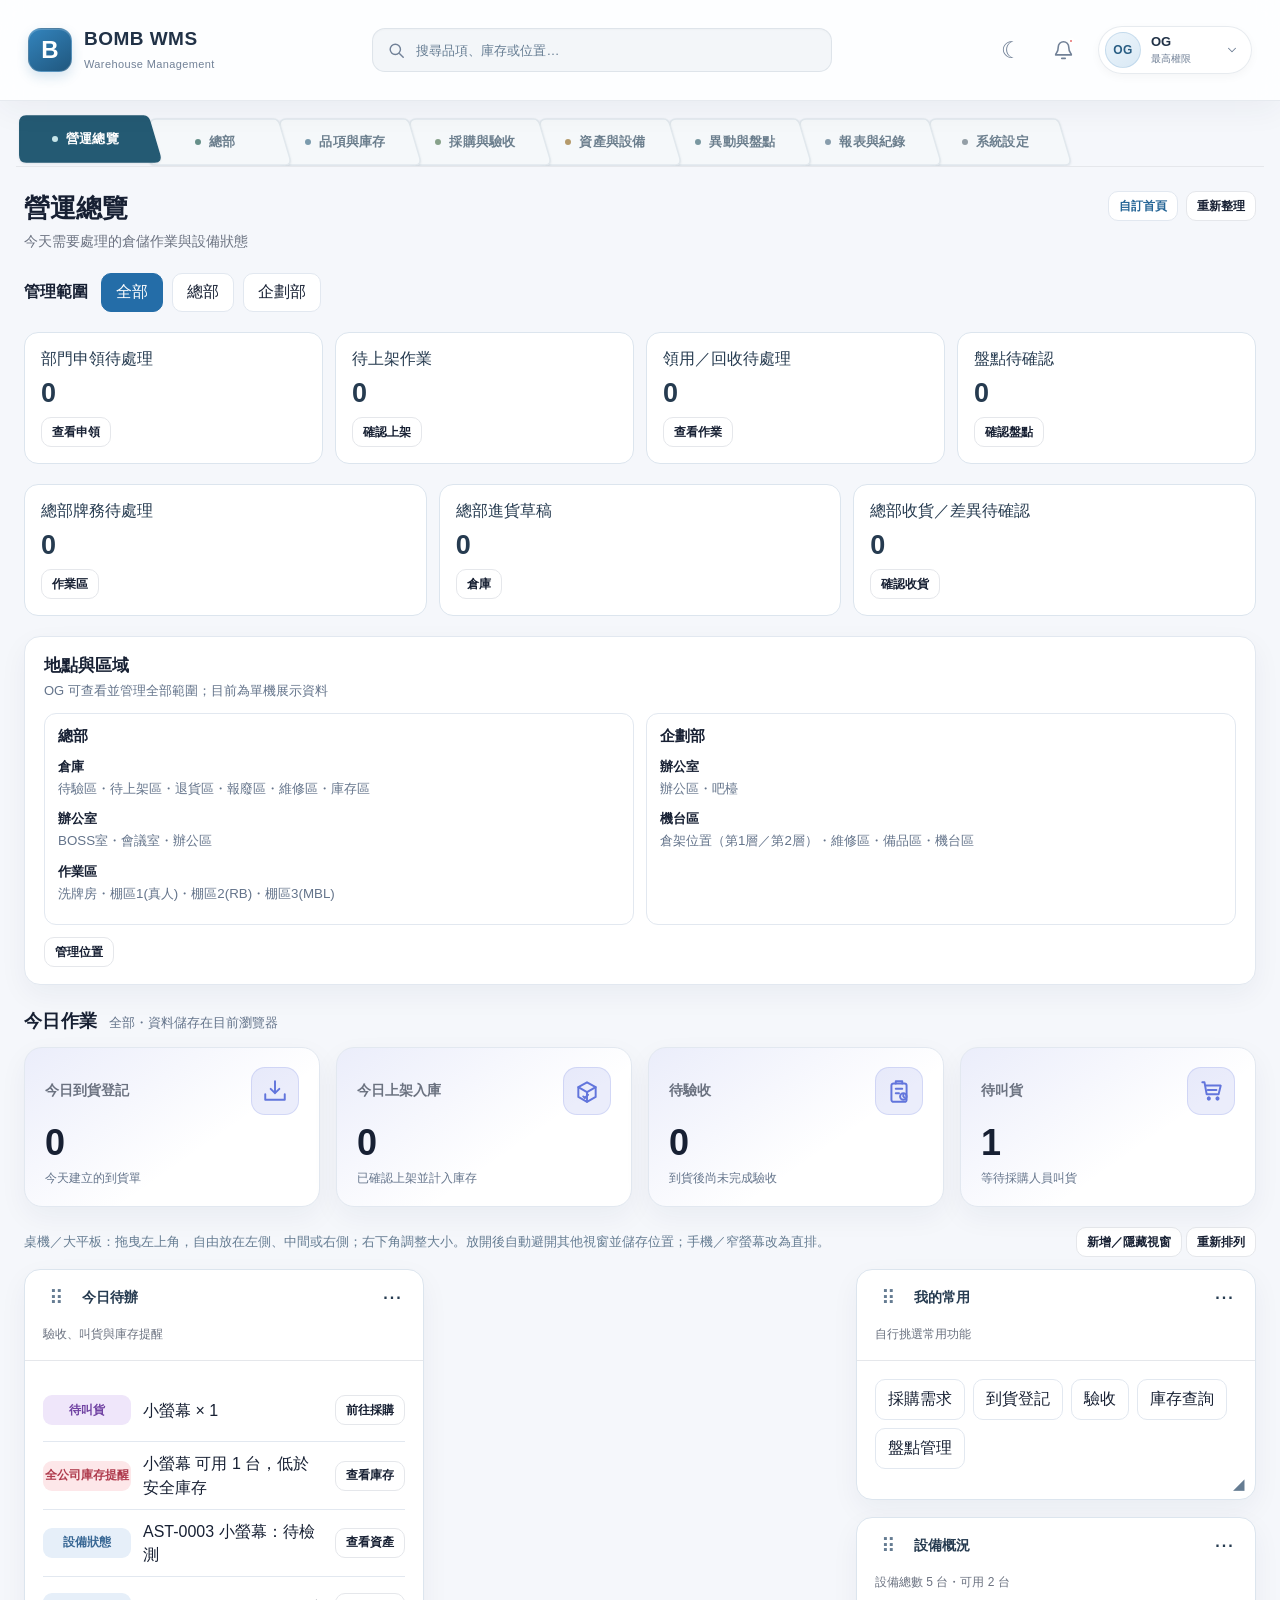
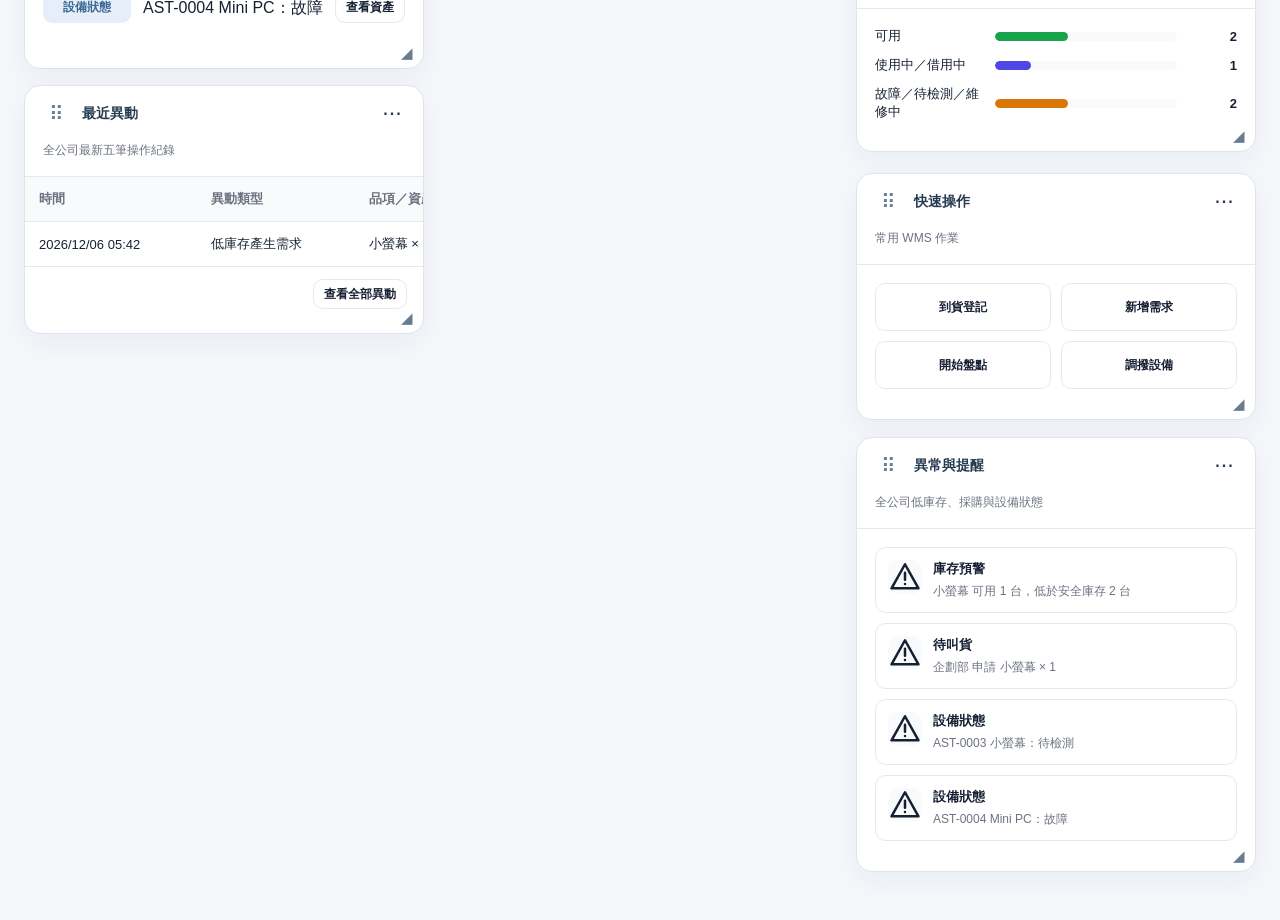
==== commit 6fba09c3: "style: polish navigation tabs and simplify stocktaking layout" ====
--- a/index.html
+++ b/index.html
@@ -689,6 +689,83 @@
 #page-dashboard .wms-free-canvas>.wms-home-widget.is-expanded{position:fixed;left:20px!important;right:20px!important;top:var(--expanded-top,100px)!important;bottom:20px;z-index:80}
 @media(max-width:720px){#page-dashboard .wms-free-canvas{display:grid;gap:16px;height:auto!important}#page-dashboard .wms-free-canvas>.wms-home-widget{position:relative;left:auto!important;top:auto!important;width:100%!important;min-width:0}#page-dashboard [data-home-drag]{display:none}#page-dashboard .wms-free-canvas>.wms-home-widget.is-expanded{position:fixed;left:10px!important;right:10px!important;top:var(--expanded-top,100px)!important;width:auto!important;bottom:10px}}
 </style>
+<style id="wms-workpage-polish">
+/* Unified work pages. Dashboard drag/resize canvas retains its existing styles. */
+:root{--wms-ui-panel:#fff;--wms-ui-soft:#f5f8fa;--wms-ui-line:#e1e8ed;--wms-ui-ink:#233b4d;--wms-ui-muted:#6c7f8e;--wms-ui-accent:#245a73;--wms-ui-tint:#eaf2f5;--wms-ui-hover:#f0f6f8;--wms-ui-shadow:0 5px 22px rgba(32,57,76,.035)}
+html[data-theme="dark"]{--wms-ui-panel:#1b2733;--wms-ui-soft:#202f3b;--wms-ui-line:#344550;--wms-ui-ink:#e0eaf0;--wms-ui-muted:#a2b5c2;--wms-ui-accent:#8cc7db;--wms-ui-tint:#263e4a;--wms-ui-hover:#253744;--wms-ui-shadow:0 5px 22px rgba(0,0,0,.09)}
+.wms-book-nav{padding:8px 16px 0!important}
+.wms-book-nav .sheet-tabs{min-height:58px;padding:8px 3px 0!important;scrollbar-width:thin;scrollbar-color:var(--home-scroll) transparent}
+.wms-book-nav .sheet-tab{--book-fill:var(--wms-ui-soft);--book-line:var(--wms-ui-line);--tab-mark:#7292a4;min-width:142px;height:48px!important;margin-right:-12px!important;padding:0 25px 0 16px!important;font-size:13px!important;letter-spacing:.025em;color:var(--wms-ui-muted)!important;transition:transform .15s ease,color .15s ease}
+.wms-book-nav .sheet-tab:nth-child(1){z-index:8}.wms-book-nav .sheet-tab:nth-child(2){z-index:7}.wms-book-nav .sheet-tab:nth-child(3){z-index:6}.wms-book-nav .sheet-tab:nth-child(4){z-index:5}.wms-book-nav .sheet-tab:nth-child(5){z-index:4}.wms-book-nav .sheet-tab:nth-child(6){z-index:3}.wms-book-nav .sheet-tab:nth-child(7){z-index:2}.wms-book-nav .sheet-tab:nth-child(8){z-index:1}
+.wms-book-nav .sheet-tab[data-group="headquarters"]{--tab-mark:#668f89}.wms-book-nav .sheet-tab[data-group="catalog"]{--tab-mark:#7b9bad}.wms-book-nav .sheet-tab[data-group="procurement"]{--tab-mark:#87a18a}.wms-book-nav .sheet-tab[data-group="assets"]{--tab-mark:#b59a6b}.wms-book-nav .sheet-tab[data-group="operations"]{--tab-mark:#7997a0}.wms-book-nav .sheet-tab[data-group="reports"]{--tab-mark:#889dac}.wms-book-nav .sheet-tab[data-group="system"]{--tab-mark:#949fa7}
+.wms-book-nav .sheet-tab>span:not(.tab-icon){display:inline-flex;align-items:center;gap:8px}
+.wms-book-nav .sheet-tab>span:not(.tab-icon)::before{content:"";width:6px;height:6px;flex:0 0 6px;border-radius:50%;background:var(--tab-mark)}
+.wms-book-nav .sheet-tab:hover{--book-fill:var(--wms-ui-hover);color:var(--wms-ui-ink)!important;transform:translateY(-1px)}
+.wms-book-nav .sheet-tab.active{--book-fill:#245a73;--book-line:#245a73;transform:translateY(-3px);color:#fff!important}
+.wms-book-nav .sheet-tab.active>span::before{background:#c6e5e9}
+html[data-theme="dark"] .wms-book-nav .sheet-tab{--book-fill:var(--wms-ui-soft);--book-line:var(--wms-ui-line);color:var(--wms-ui-muted)!important}
+html[data-theme="dark"] .wms-book-nav .sheet-tab:hover{--book-fill:var(--wms-ui-hover);color:var(--wms-ui-ink)!important}
+html[data-theme="dark"] .wms-book-nav .sheet-tab.active{--book-fill:#35697d;--book-line:#35697d;color:#fff!important}
+.wms-book-nav .sheet-subtabs,html[data-theme="dark"] .wms-book-nav .sheet-subtabs{margin-top:0!important;padding:10px 12px!important;border:1px solid var(--wms-ui-line);border-radius:0 0 15px 15px;background:var(--wms-ui-panel);box-shadow:var(--wms-ui-shadow)}
+.wms-book-nav .sheet-children{gap:6px;flex-wrap:wrap}
+.wms-book-nav .child-tab{display:inline-flex!important;align-items:center;justify-content:center;gap:7px;min-height:38px;padding:8px 14px!important;border:1px solid transparent!important;background:transparent!important;border-radius:10px!important;color:var(--wms-ui-muted)!important;font-size:13px!important;font-weight:600;box-shadow:none!important}
+.wms-book-nav .child-tab:hover{background:var(--wms-ui-soft)!important;color:var(--wms-ui-ink)!important}
+.wms-book-nav .child-tab.active{background:var(--wms-ui-tint)!important;border-color:var(--wms-ui-line)!important;color:var(--wms-ui-accent)!important}
+.wms-book-nav .child-tab .tab-icon svg{width:17px;height:17px;stroke-width:1.65}
+.wms-book-nav .child-tab:focus-visible{outline:2px solid var(--wms-ui-accent);outline-offset:2px}
+.page-view:not(#page-dashboard){color:var(--wms-ui-ink)}
+.page-view:not(#page-dashboard) .page-header{display:flex;align-items:flex-start;justify-content:space-between;gap:18px;margin:8px 0 18px;padding:12px 0 8px;border:0;background:transparent;box-shadow:none}
+.page-view:not(#page-dashboard) .page-title h1{margin:0 0 7px;font-size:clamp(23px,2vw,28px);font-weight:750;letter-spacing:.015em;color:var(--wms-ui-ink)}
+.page-view:not(#page-dashboard) .page-title p{max-width:760px;margin:0;font-size:13px;line-height:1.7;color:var(--wms-ui-muted)}
+.page-view:not(#page-dashboard) .header-actions{display:flex;align-items:center;justify-content:flex-end;gap:8px;flex-wrap:wrap;max-width:52%}
+.page-view:not(#page-dashboard) .btn{display:inline-flex;align-items:center;justify-content:center;gap:6px;min-height:36px;padding:7px 12px;border:1px solid var(--wms-ui-line);border-radius:9px;background:var(--wms-ui-panel);color:var(--wms-ui-ink);font:inherit;font-size:13px;font-weight:600;line-height:1.4;box-shadow:none;cursor:pointer;white-space:nowrap;transition:background .15s,border-color .15s}
+.page-view:not(#page-dashboard) .btn:hover{background:var(--wms-ui-hover);border-color:var(--wms-ui-accent)}
+.page-view:not(#page-dashboard) .btn-primary,.page-view:not(#page-dashboard) .header-actions>.btn:first-child{background:#245a73;border-color:#245a73;color:#fff}
+.page-view:not(#page-dashboard) .btn-primary:hover,.page-view:not(#page-dashboard) .header-actions>.btn:first-child:hover{background:#1d4c62;border-color:#1d4c62}
+.page-view:not(#page-dashboard) .btn:focus-visible{outline:2px solid var(--wms-ui-accent);outline-offset:3px}
+.page-view:not(#page-dashboard) .card{margin:0 0 18px;border:1px solid var(--wms-ui-line);border-radius:16px;background:var(--wms-ui-panel);box-shadow:var(--wms-ui-shadow);overflow:hidden}
+.page-view:not(#page-dashboard) .card-header{display:flex;align-items:center;justify-content:space-between;gap:12px;padding:18px 20px;border-bottom:1px solid var(--wms-ui-line);background:var(--wms-ui-panel)}
+.page-view:not(#page-dashboard) .card-header h2{margin:0 0 5px;font-size:16px;line-height:1.5;font-weight:700;color:var(--wms-ui-ink)}
+.page-view:not(#page-dashboard) .card-header span{display:block;max-width:900px;font-size:12px;line-height:1.65;color:var(--wms-ui-muted)}
+.page-view:not(#page-dashboard) .card-body{padding:20px}
+.page-view:not(#page-dashboard) .table-wrap{overflow:auto;max-width:100%;scrollbar-width:thin;scrollbar-color:var(--home-scroll) transparent}
+.page-view:not(#page-dashboard) .table-wrap table{width:100%;border-collapse:separate;border-spacing:0;font-size:13px;color:var(--wms-ui-ink);background:var(--wms-ui-panel)}
+.page-view:not(#page-dashboard) .table-wrap th{padding:13px 16px;border:0;border-bottom:1px solid var(--wms-ui-line);background:var(--wms-ui-soft);color:var(--wms-ui-muted);font-size:12px;font-weight:650;line-height:1.5;white-space:nowrap;text-align:left}
+.page-view:not(#page-dashboard) .table-wrap td{padding:15px 16px;border:0;border-bottom:1px solid var(--wms-ui-line);background:transparent;line-height:1.65;vertical-align:middle;overflow-wrap:anywhere;font-variant-numeric:tabular-nums}
+.page-view:not(#page-dashboard) .table-wrap tbody tr:nth-child(even){background:color-mix(in srgb,var(--wms-ui-soft) 55%,var(--wms-ui-panel))}
+.page-view:not(#page-dashboard) .table-wrap tbody tr:hover{background:var(--wms-ui-hover)}
+.page-view:not(#page-dashboard) .table-wrap tbody tr:last-child td{border-bottom:0}
+.page-view:not(#page-dashboard) .table-wrap td:first-child{font-weight:650;color:var(--wms-ui-ink)}
+.page-view:not(#page-dashboard) .table-wrap td .btn{margin:3px 5px 3px 0;min-height:34px;padding:6px 10px;font-size:12px}
+.page-view:not(#page-dashboard) .table-wrap .wms-empty{padding:38px 20px;text-align:center;font-weight:400;color:var(--wms-ui-muted)}
+.page-view:not(#page-dashboard) .badge{display:inline-flex;align-items:center;justify-content:center;min-height:25px;padding:3px 9px;border-radius:7px;font-size:11px;font-weight:650;line-height:1.5;white-space:nowrap;border:1px solid transparent}
+.page-view:not(#page-dashboard) .badge-info{background:#e9f1f5;color:#416d83}.page-view:not(#page-dashboard) .badge-success{background:#eaf3ee;color:#3b785d}.page-view:not(#page-dashboard) .badge-warning{background:#f8f1e5;color:#997230}.page-view:not(#page-dashboard) .badge-danger{background:#f8eaea;color:#a64b52}
+html[data-theme="dark"] .page-view:not(#page-dashboard) .badge-info{background:#293f4c;color:#afd1df}html[data-theme="dark"] .page-view:not(#page-dashboard) .badge-success{background:#283f35;color:#a6d2b9}html[data-theme="dark"] .page-view:not(#page-dashboard) .badge-warning{background:#463e2c;color:#e1c58a}html[data-theme="dark"] .page-view:not(#page-dashboard) .badge-danger{background:#472f34;color:#e6adb4}
+.page-view:not(#page-dashboard) .wms-unit-bar{gap:12px;margin:0 0 18px;padding:12px 16px;border:1px solid var(--wms-ui-line);border-radius:12px;background:var(--wms-ui-panel)}
+.page-view:not(#page-dashboard) .wms-unit-bar strong{font-size:13px}.page-view:not(#page-dashboard) .wms-unit-bar small{margin-left:auto;font-size:11px;color:var(--wms-ui-muted)}
+.page-view:not(#page-dashboard) select,.page-view:not(#page-dashboard) input:not([type="checkbox"]):not([type="radio"]){box-sizing:border-box;min-height:40px;padding:9px 12px;border:1px solid var(--wms-ui-line);border-radius:9px;background:var(--wms-ui-soft);color:var(--wms-ui-ink);font:inherit;font-size:13px}
+.page-view:not(#page-dashboard) input[type="number"]{font-variant-numeric:tabular-nums;appearance:textfield;-moz-appearance:textfield}.page-view:not(#page-dashboard) input[type="number"]::-webkit-inner-spin-button,.page-view:not(#page-dashboard) input[type="number"]::-webkit-outer-spin-button{appearance:none;margin:0}
+.page-view:not(#page-dashboard) input:focus-visible,.page-view:not(#page-dashboard) select:focus-visible{outline:2px solid var(--wms-ui-accent);outline-offset:2px}
+.page-view:not(#page-dashboard) .wms-work-note{padding:13px 16px;border:1px solid var(--wms-ui-line);border-radius:12px;background:var(--wms-ui-soft);color:var(--wms-ui-muted);font-size:12px;line-height:1.8}
+.page-view:not(#page-dashboard) .item-toolbar{display:flex;flex-wrap:wrap;align-items:center;gap:10px;margin-bottom:16px}
+#wmsDialog:not(:has(.wms-home-editor)) #wmsForm h2{margin-bottom:22px;padding-bottom:14px;border-bottom:1px solid var(--home-line);font-size:22px;letter-spacing:.02em}
+#wmsDialog:not(:has(.wms-home-editor)) .wms-field>span{font-size:12px;font-weight:650;color:var(--home-muted)}
+#wmsDialog:not(:has(.wms-home-editor)) input:not([type="checkbox"]):not([type="radio"]),#wmsDialog:not(:has(.wms-home-editor)) select{min-height:46px;border-radius:11px}
+#wmsDialog:not(:has(.wms-home-editor)) .wms-dialog-actions .btn-primary{background:#245a73;border-color:#245a73}
+#wmsDialog .wms-count-grid{display:grid;grid-template-columns:1fr;gap:0;padding:0;max-height:52vh;border:1px solid var(--home-line);border-radius:12px;overflow:auto}
+#wmsDialog .wms-count-item{display:grid;grid-template-columns:minmax(130px,1fr) minmax(80px,.6fr) minmax(100px,.65fr);align-items:center;gap:14px;margin:0;padding:12px 16px;border:0;border-bottom:1px solid var(--home-line);border-radius:0;background:var(--home-panel);cursor:text}
+#wmsDialog .wms-count-item:last-child{border-bottom:0}#wmsDialog .wms-count-item:nth-child(even){background:var(--home-field)}#wmsDialog .wms-count-item:focus-within{background:var(--home-tint)}
+#wmsDialog .wms-count-item strong{font-size:14px;line-height:1.5}#wmsDialog .wms-count-item small{margin:0;font-size:12px;line-height:1.6;font-variant-numeric:tabular-nums;color:var(--home-muted)}
+#wmsDialog .wms-count-item input{margin:0;min-height:46px;background:var(--home-panel);border:1px solid var(--home-line);text-align:center;font-size:18px;font-weight:650;appearance:textfield;-moz-appearance:textfield}
+#wmsDialog .wms-count-item input::-webkit-inner-spin-button,#wmsDialog .wms-count-item input::-webkit-outer-spin-button{appearance:none;margin:0}
+#wmsDialog .wms-count-head{display:grid;grid-template-columns:minmax(130px,1fr) minmax(80px,.6fr) minmax(100px,.65fr);gap:14px;padding:10px 16px;margin-bottom:6px;color:var(--home-muted);font-size:12px;font-weight:600}
+#wmsDialog .wms-count-hint{margin:12px 0 18px!important;font-size:12px!important;line-height:1.7!important;color:var(--home-muted)}
+@media(max-width:900px){.page-view:not(#page-dashboard) .page-header{flex-direction:column;gap:12px}.page-view:not(#page-dashboard) .header-actions{justify-content:flex-start;max-width:100%}.page-view:not(#page-dashboard) .table-wrap th,.page-view:not(#page-dashboard) .table-wrap td{padding:12px}.page-view:not(#page-dashboard) .wms-unit-bar small{flex-basis:100%;margin:0}}
+@media(max-width:600px){.wms-book-nav{padding:6px 8px 0!important}.wms-book-nav .sheet-tabs{min-height:53px}.wms-book-nav .sheet-tab{min-width:124px;height:44px!important;margin-right:-10px!important;padding-left:12px!important;font-size:12px!important}.wms-book-nav .sheet-subtabs{padding:8px!important}.wms-book-nav .child-tab{min-height:38px;padding:7px 11px!important;font-size:12px!important}.page-view:not(#page-dashboard) .page-title h1{font-size:23px}.page-view:not(#page-dashboard) .card-header{padding:15px}.page-view:not(#page-dashboard) .btn{min-height:42px}.page-view:not(#page-dashboard) .card{border-radius:13px}.page-view:not(#page-dashboard) .table-wrap td .btn{min-height:38px}#wmsDialog .wms-count-item,#wmsDialog .wms-count-head{grid-template-columns:minmax(95px,1fr) 78px 90px;gap:8px;padding:11px 10px}#wmsDialog .wms-count-item strong{font-size:13px}#wmsDialog .wms-count-item input{font-size:16px;padding:8px 5px!important}}
+@media(max-width:360px){#wmsDialog .wms-count-item,#wmsDialog .wms-count-head{grid-template-columns:minmax(70px,1fr) 65px 74px;gap:6px;padding:10px 7px}}
+@media(prefers-reduced-motion:reduce){.wms-book-nav .sheet-tab,.page-view:not(#page-dashboard) .btn{transition:none}}
+
+</style>
 </head>
 
 <body>
@@ -893,7 +970,7 @@
   const childTabs=[...document.querySelectorAll('.child-tab')];
   const subtabBar=document.querySelector('.sheet-subtabs');
   const pageGroups={hqreceiving:'headquarters',hqoffice:'headquarters',hqcards:'headquarters',requisition:'operations',putaway:'procurement',lifecycle:'operations',items:'catalog',inventory:'catalog',racks:'catalog',purchase:'procurement',inbound:'procurement',inspection:'procurement',assets:'assets',machine:'assets',repair:'assets',transfer:'operations',borrow:'operations',count:'operations',reports:'reports',log:'reports',notifications:'reports',roles:'system',import:'system',settings:'system'};
-  document.querySelectorAll('.wms-book-nav .sheet-tab').forEach(tab=>tab.insertAdjacentHTML('afterbegin','<svg class="wms-book-shape" viewBox="0 0 180 54" preserveAspectRatio="none" aria-hidden="true"><path d="M8 1H149Q155 1 158 8L179 45Q183 53 172 53H8Q1 53 1 46V9Q1 1 8 1Z"/></svg>'));
+  document.querySelectorAll('.wms-book-nav .sheet-tab').forEach(tab=>tab.insertAdjacentHTML('afterbegin','<svg class="wms-book-shape" viewBox="0 0 180 54" preserveAspectRatio="none" aria-hidden="true"><path d="M9 1H158Q164 1 166 8L178 44Q181 53 172 53H9Q1 53 1 45V9Q1 1 9 1Z"/></svg>'));
   let currentPage='dashboard';
   function legacyShowPage(page,group=pageGroups[page]||null){
     const main=group?groupTabs.find(t=>t.dataset.group===group):directTabs.find(t=>t.dataset.page===page);
@@ -1772,7 +1849,7 @@
   function openCountSheet(locationId,list,note){
     const key='bomb-wms-count-draft-v1:'+locationId;let draft={};try{draft=JSON.parse(localStorage.getItem(key)||'{}')}catch(e){}
     const before=Object.fromEntries(list.map(x=>[x.id,amountAt(x.id,locationId)]));
-    dialog.innerHTML=`<form id="wmsForm"><h2>現場盤點</h2><p>${E(labelLoc(locationId))}・只盤備品，不含使用中</p><div class="wms-count-grid">${list.map(x=>`<label class="wms-count-item"><strong>${E(x.name)}</strong><small>帳面 ${before[x.id]} ${E(x.unit)}；不填表示此次不盤</small><input type="number" name="${E(x.id)}" min="0" step="1" placeholder="輸入實際數量（${E(x.unit)}）" value="${E(draft[x.id]??'')}" inputmode="numeric"></label>`).join('')}</div><p id="formError" class="wms-form-error" role="alert"></p><div class="wms-dialog-actions"><button type="button" class="btn" data-action="close-dialog">暫存／關閉</button><button class="btn btn-primary" type="submit">送出盤點，待確認差異</button></div></form>`;
+    dialog.innerHTML=`<form id="wmsForm"><h2>現場盤點</h2><p class="wms-count-hint">${E(labelLoc(locationId))}<br>逐項填實盤量；未填表示這次不盤。差異送出後再確認。</p><div class="wms-count-head" aria-hidden="true"><span>品項</span><span>帳面／單位</span><span>實盤量</span></div><div class="wms-count-grid">${list.map(x=>`<label class="wms-count-item"><strong>${E(x.name)}</strong><small>帳面 ${before[x.id]} ${E(x.unit)}；不填表示此次不盤</small><input type="number" name="${E(x.id)}" min="0" step="1" aria-label="${E(x.name)}實盤量（${E(x.unit)}）" placeholder="未盤" value="${E(draft[x.id]??'')}" inputmode="numeric" autocomplete="off"></label>`).join('')}</div><p id="formError" class="wms-form-error" role="alert"></p><div class="wms-dialog-actions"><button type="button" class="btn" data-action="close-dialog">暫存／關閉</button><button class="btn btn-primary" type="submit">送出盤點，待確認差異</button></div></form>`;
     dialog.querySelector('form').addEventListener('input',()=>localStorage.setItem(key,JSON.stringify(Object.fromEntries(new FormData(dialog.querySelector('form'))))));
     submitDialog=v=>{
       const entries=list.filter(x=>v[x.id]!==''&&v[x.id]!==undefined).map(x=>({x,actual:requireNonnegative(v[x.id])}));if(!entries.length)throw Error('至少填寫一項實盤數');
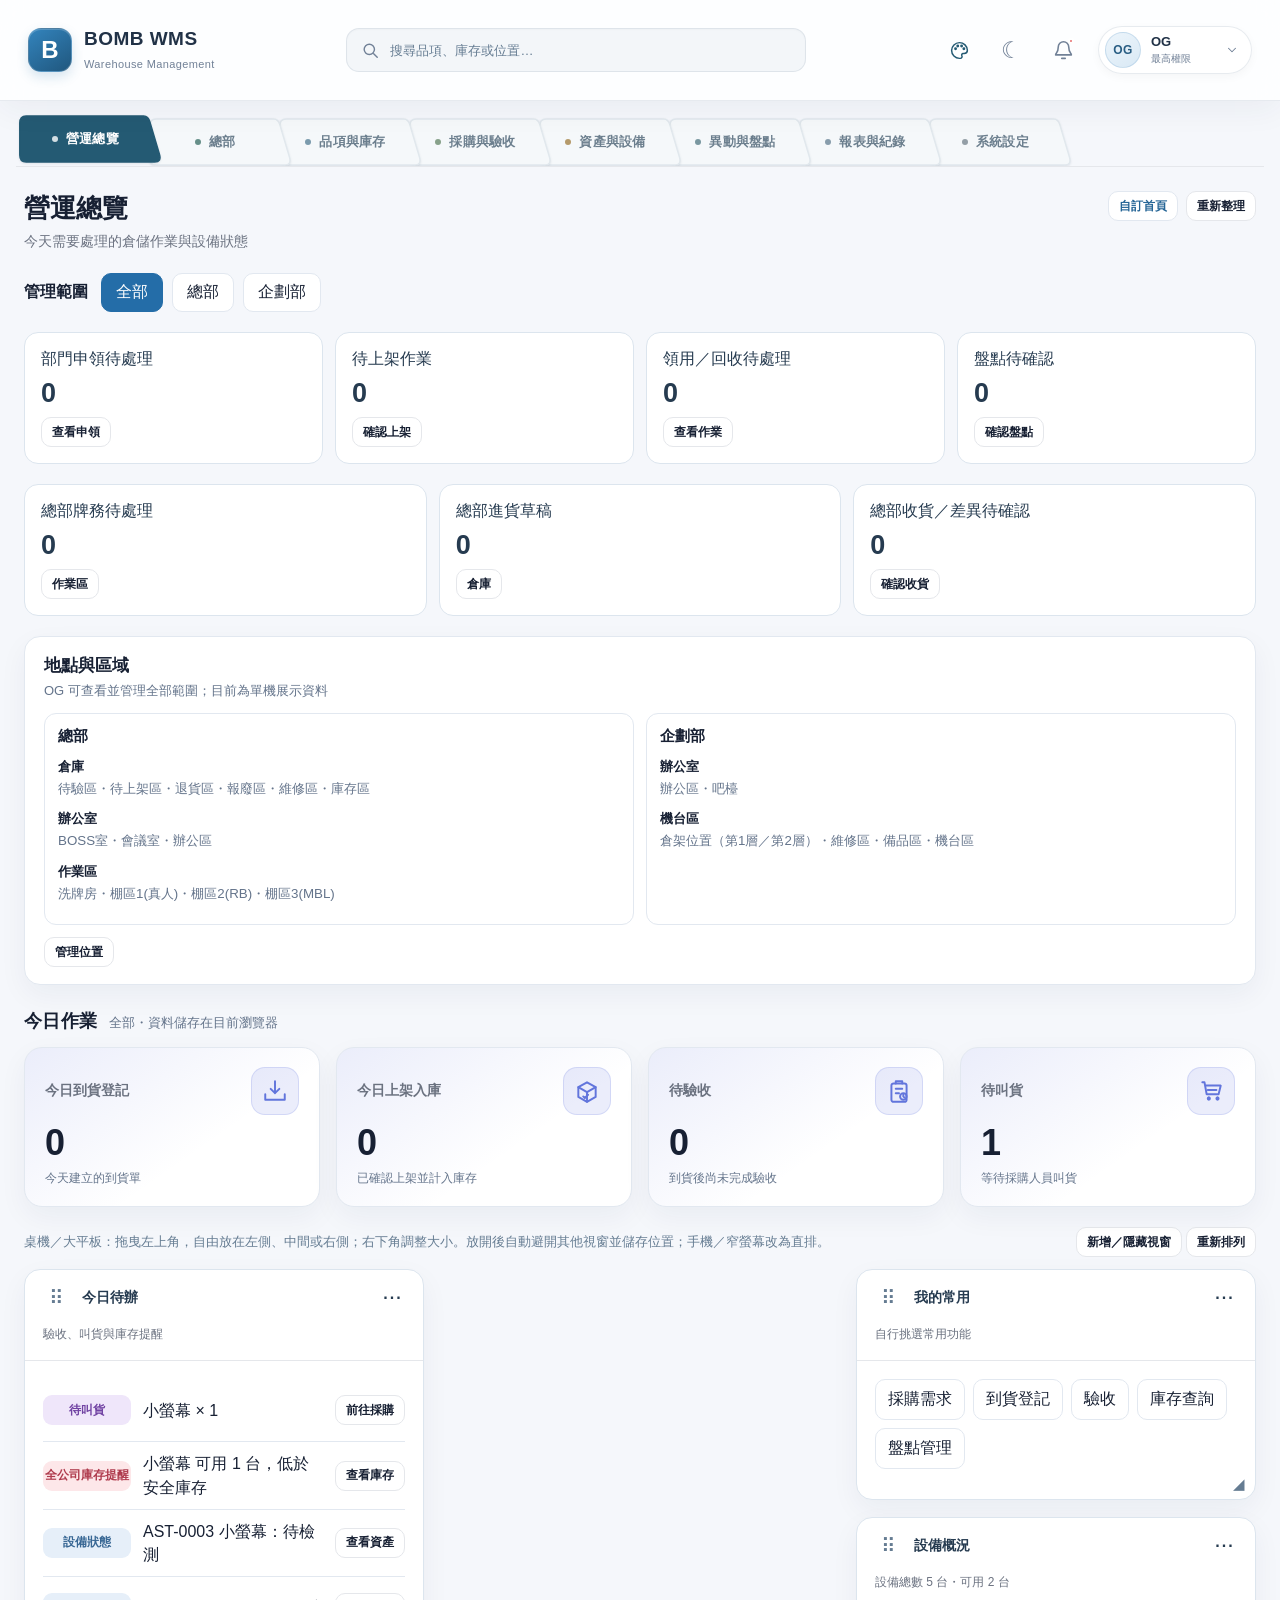
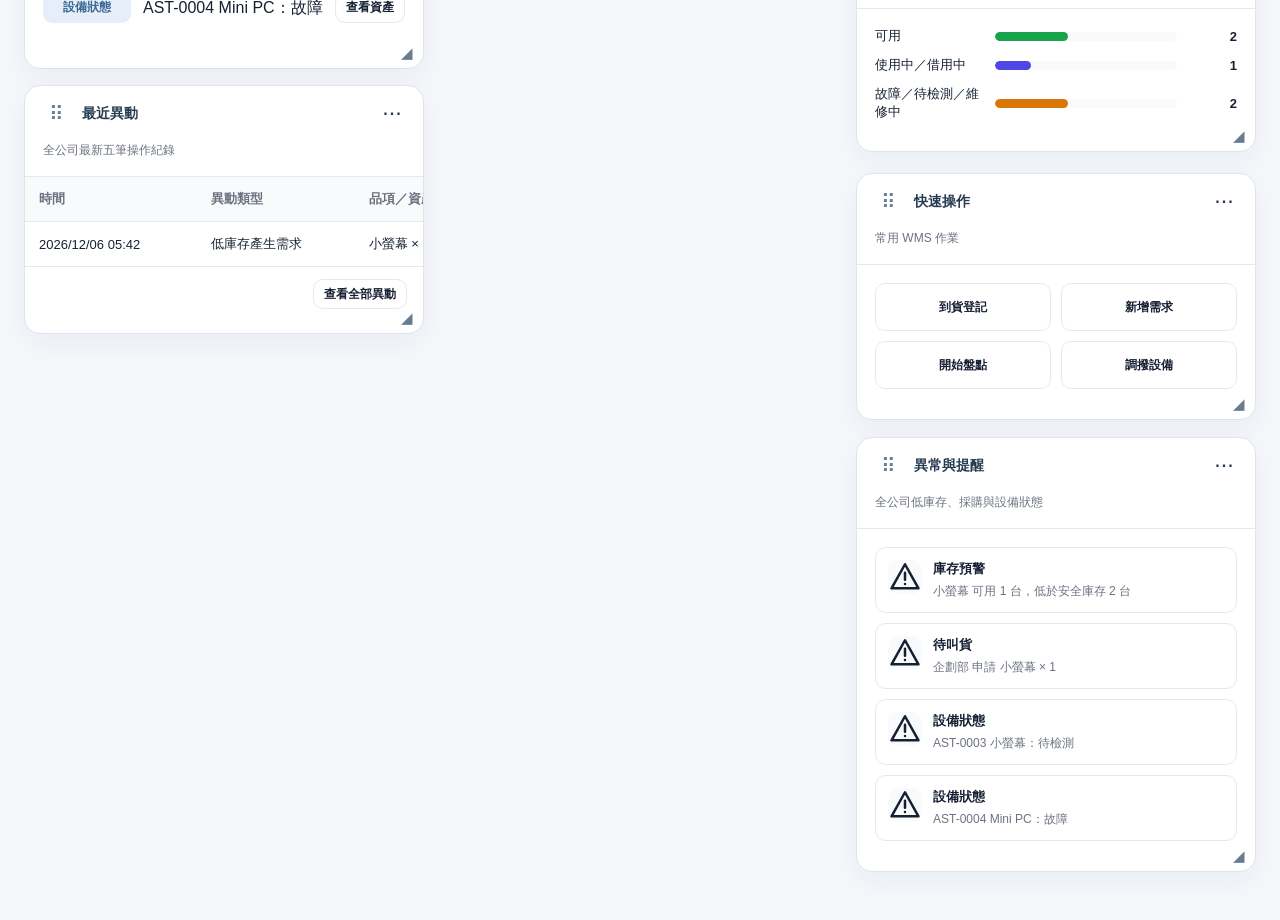
==== commit 43ec4824: "feat: add nine-color themes and inline stocktaking workspace" ====
--- a/index.html
+++ b/index.html
@@ -766,6 +766,39 @@
 @media(prefers-reduced-motion:reduce){.wms-book-nav .sheet-tab,.page-view:not(#page-dashboard) .btn{transition:none}}
 
 </style>
+<style id="wms-palette-count-style">
+/* Nine personal theme colors; warning/success colors keep their meanings. */
+:root{--palette-button:#245a73;--palette-hover:#1d4c62;--palette-light:#245a73;--palette-dark:#9ad1e8;--palette-tint:#eaf2f5;--palette-dark-tint:#253e4a;--palette-swatch:#328cce;--wms-ui-accent:var(--palette-light);--wms-ui-tint:var(--palette-tint);--home-accent:var(--palette-light);--home-tint:var(--palette-tint)}
+html[data-theme="dark"]{--wms-ui-accent:var(--palette-dark);--wms-ui-tint:var(--palette-dark-tint);--home-accent:var(--palette-dark);--home-tint:var(--palette-dark-tint)}
+html[data-palette] .topbar.wms-saas-navbar{--nav-accent:var(--wms-ui-accent)}
+html[data-palette] .wms-book-nav .sheet-tab.active{--book-fill:var(--palette-button);--book-line:var(--palette-button)}
+html[data-palette] .wms-book-nav .sheet-tab.active>span::before{background:rgba(255,255,255,.8)}
+html[data-palette] .page-view:not(#page-dashboard) .btn-primary,html[data-palette] .page-view:not(#page-dashboard) .header-actions>.btn:first-child,html[data-palette] #wmsDialog .wms-dialog-actions .btn-primary{background:var(--palette-button);border-color:var(--palette-button);color:#fff}
+html[data-palette] .page-view:not(#page-dashboard) .btn-primary:hover,html[data-palette] .page-view:not(#page-dashboard) .header-actions>.btn:first-child:hover,html[data-palette] #wmsDialog .wms-dialog-actions .btn-primary:hover{background:var(--palette-hover);border-color:var(--palette-hover)}
+html[data-palette] .page-view .btn:disabled{opacity:.5;cursor:not-allowed}
+.wms-palette-area{display:flex;align-items:center;position:relative;flex:0 0 auto}
+.wms-saas-navbar #paletteBtn{color:var(--wms-ui-accent)}
+.wms-saas-navbar #paletteBtn[aria-expanded="true"]{background:var(--wms-ui-tint);border-color:var(--wms-ui-line)}
+#palettePanel[hidden]{display:none!important}
+#palettePanel{position:fixed;top:var(--palette-top,90px);right:16px;z-index:110;box-sizing:border-box;width:380px;max-width:calc(100vw - 24px);max-height:calc(100dvh - var(--palette-top,90px) - 16px);padding:23px;border:1px solid var(--wms-ui-line);border-radius:20px;background:var(--wms-ui-panel);color:var(--wms-ui-ink);box-shadow:0 18px 60px rgba(23,42,59,.18);overflow:auto;scrollbar-width:thin;scrollbar-color:var(--home-scroll) transparent}
+.wms-palette-heading{display:flex;align-items:flex-start;justify-content:space-between;gap:12px;margin-bottom:18px}.wms-palette-heading h2{font-size:21px;line-height:1.4;letter-spacing:.025em;margin:0 0 6px}.wms-palette-heading p{font-size:13px;line-height:1.6;color:var(--wms-ui-muted);margin:0}.wms-palette-close{display:grid;place-items:center;flex:0 0 32px;width:32px;height:32px;padding:0;border:0;border-radius:8px;background:transparent;color:var(--wms-ui-muted);font-size:25px;cursor:pointer}.wms-palette-close:hover{background:var(--wms-ui-soft)}
+.wms-palette-grid{display:grid;grid-template-columns:repeat(3,minmax(0,1fr));gap:10px;margin:0 0 18px}.wms-palette-choice{display:flex;flex-direction:column;align-items:center;justify-content:center;gap:9px;min-width:0;min-height:96px;padding:10px 4px;border:1px solid transparent;border-radius:13px;background:transparent;color:var(--wms-ui-ink);font:inherit;font-size:12px;font-weight:600;cursor:pointer}.wms-palette-choice:hover{background:var(--wms-ui-soft)}.wms-palette-choice.selected{background:var(--wms-ui-tint);border-color:var(--wms-ui-accent);color:var(--wms-ui-accent)}.wms-palette-swatch{display:grid;place-items:center;width:48px;height:48px;border-radius:50%;background:var(--swatch);box-shadow:inset 0 0 0 1px rgba(0,0,0,.04)}.wms-palette-swatch svg{width:25px;height:25px;visibility:hidden}.wms-palette-choice.selected .wms-palette-swatch svg{visibility:visible}.wms-palette-choice:focus-visible,.wms-palette-mode button:focus-visible,.wms-palette-apply:focus-visible,.wms-palette-close:focus-visible{outline:2px solid var(--wms-ui-accent);outline-offset:2px}
+.wms-palette-mode{display:flex;align-items:center;gap:14px;padding-top:18px;border-top:1px solid var(--wms-ui-line);font-size:13px;font-weight:600}.wms-palette-mode>div{display:flex;flex:1;padding:3px;border:1px solid var(--wms-ui-line);border-radius:10px;background:var(--wms-ui-soft)}.wms-palette-mode button{flex:1;min-height:37px;border:1px solid transparent;border-radius:7px;background:transparent;color:var(--wms-ui-muted);font:inherit;font-size:13px;cursor:pointer}.wms-palette-mode button[aria-pressed="true"]{background:var(--wms-ui-panel);border-color:var(--wms-ui-line);color:var(--wms-ui-accent);box-shadow:0 1px 4px rgba(0,0,0,.04)}.wms-palette-footer{display:flex;align-items:center;justify-content:space-between;gap:12px;margin-top:18px}.wms-palette-footer small{font-size:11px;line-height:1.6;color:var(--wms-ui-muted)}.wms-palette-apply{flex:0 0 auto;min-height:41px;padding:9px 15px;border:1px solid var(--palette-button);border-radius:10px;background:var(--palette-button);color:#fff;font:inherit;font-size:13px;font-weight:650;cursor:pointer}.wms-palette-apply:hover{background:var(--palette-hover)}
+#page-count .wms-count-workspace{padding:22px;border:1px solid var(--wms-ui-line);border-radius:16px;background:var(--wms-ui-panel);box-shadow:var(--wms-ui-shadow)}
+.wms-count-path{margin-bottom:17px;font-size:12px;line-height:1.7;color:var(--wms-ui-muted)}
+.wms-count-toolbar{display:flex;align-items:center;flex-wrap:wrap;gap:16px;padding:14px 16px;margin-bottom:18px;border:1px solid var(--wms-ui-line);border-radius:12px;background:var(--wms-ui-panel)}
+.wms-count-location-label{display:flex;align-items:center;gap:10px;flex:1 1 320px;font-size:13px;font-weight:600;white-space:nowrap}.wms-count-location-label select{width:100%;min-width:0;max-width:420px}
+#inlineCountSearch{flex:1 1 180px;min-width:140px}.wms-count-toolbar>small{font-size:11px;line-height:1.6;color:var(--wms-ui-muted);flex:1 1 180px}.wms-count-progress{flex:1 1 130px;max-width:220px;min-width:120px;font-size:12px;color:var(--wms-ui-muted)}.wms-count-progress span{display:block;margin-bottom:8px}.wms-count-progress progress{display:block;appearance:none;width:100%;height:7px;overflow:hidden;border:0;border-radius:9px;background:var(--wms-ui-line);accent-color:var(--palette-button)}.wms-count-progress progress::-webkit-progress-bar{background:var(--wms-ui-line);border-radius:9px}.wms-count-progress progress::-webkit-progress-value{background:var(--palette-button);border-radius:9px}.wms-count-progress progress::-moz-progress-bar{background:var(--palette-button);border-radius:9px}
+#page-count .wms-inline-count-table{min-width:0!important;table-layout:fixed;width:100%;font-size:14px}
+#page-count .wms-inline-count-table th:first-child{width:40%}#page-count .wms-inline-count-table th:nth-child(2){width:12%}#page-count .wms-inline-count-table th:nth-child(3){width:18%}#page-count .wms-inline-count-table th:last-child{width:30%}
+#page-count .wms-inline-count-table td,#page-count .wms-inline-count-table th{padding:14px 18px}#page-count .wms-inline-count-table td:nth-child(2),#page-count .wms-inline-count-table td:nth-child(3){font-weight:500;font-variant-numeric:tabular-nums}#page-count .wms-inline-count-table td strong{display:block;font-size:15px;line-height:1.5;font-weight:650}#page-count .wms-inline-count-table td small{display:block;margin-top:3px;font-size:11px;line-height:1.5;color:var(--wms-ui-muted);font-weight:400}#page-count .wms-inline-count-table td input{width:100%;min-height:45px;padding:10px 12px;background:var(--wms-ui-panel);font-size:17px;font-weight:500}#page-count .wms-inline-count-table tr:focus-within{background:var(--wms-ui-tint)}
+#page-count .wms-count-footer{display:flex;align-items:center;justify-content:space-between;flex-wrap:wrap;gap:14px;padding-top:18px;margin-top:4px}.wms-count-footer>small{max-width:550px;color:var(--wms-ui-muted);font-size:12px;line-height:1.7}.wms-count-footer>div{display:flex;flex-wrap:wrap;gap:10px}.wms-count-footer .btn{min-height:43px!important;padding:9px 18px!important}
+.wms-count-message{margin:14px 0 0;min-height:18px;color:var(--wms-ui-accent);font-size:12px;line-height:1.7}
+.wms-count-history{margin:16px 0;border:1px solid var(--wms-ui-line);border-radius:13px;background:var(--wms-ui-panel);overflow:hidden}.wms-count-history>summary{padding:16px 18px;color:var(--wms-ui-muted);font-size:13px;font-weight:650;cursor:pointer}.wms-count-history[open]>summary{border-bottom:1px solid var(--wms-ui-line);color:var(--wms-ui-ink)}.wms-count-history>summary:focus-visible{outline:2px solid var(--wms-ui-accent);outline-offset:-3px}
+@media(max-width:720px){#page-count .wms-count-workspace{padding:14px}.wms-count-toolbar{padding:12px;gap:12px}.wms-count-location-label{flex-basis:100%;white-space:normal;flex-wrap:wrap}.wms-count-location-label select{max-width:100%;min-width:0}.wms-count-progress{max-width:none;min-width:110px}.wms-count-toolbar>small{flex-basis:100%}#page-count .wms-inline-count-table td,#page-count .wms-inline-count-table th{padding:12px 8px}#page-count .wms-inline-count-table th:first-child{width:34%}#page-count .wms-inline-count-table th:nth-child(2){width:12%}#page-count .wms-inline-count-table th:nth-child(3){width:21%}#page-count .wms-inline-count-table th:last-child{width:33%}#page-count .wms-inline-count-table td strong{font-size:13px}#page-count .wms-inline-count-table td input{font-size:16px;padding:9px 7px}.wms-count-footer>div{width:100%;justify-content:flex-end}.wms-count-history .table-wrap{max-width:100%}}
+@media(max-width:420px){#palettePanel{right:12px;padding:17px;border-radius:16px}.wms-palette-grid{gap:6px}.wms-palette-choice{min-height:88px}.wms-palette-swatch{width:42px;height:42px}.wms-palette-footer{gap:8px}.wms-palette-footer small{max-width:135px}#page-count .wms-count-workspace{padding:10px}#page-count .wms-inline-count-table th{font-size:11px}#page-count .wms-inline-count-table td{font-size:12px;padding:11px 6px}.wms-count-message,.wms-count-footer>small{font-size:11px}}
+
+</style>
 </head>
 
 <body>
@@ -806,6 +839,10 @@
       </div>
 
       <div class="topbar-right">
+        <div class="wms-palette-area">
+          <button class="icon-btn" id="paletteBtn" type="button" aria-label="介面配色" title="介面配色" aria-expanded="false" aria-controls="palettePanel"><svg viewBox="0 0 24 24" fill="none" stroke="currentColor" stroke-width="1.7" stroke-linecap="round" stroke-linejoin="round" aria-hidden="true"><path d="M12 3a9 9 0 1 0 0 18h1a2 2 0 0 0 1.7-3c-.6-1 .1-2.5 1.3-2.5h1.3A3.7 3.7 0 0 0 21 11.8 9 9 0 0 0 12 3Z"/><circle cx="7.5" cy="10" r=".8"/><circle cx="10" cy="6.8" r=".8"/><circle cx="14.4" cy="6.8" r=".8"/><circle cx="17" cy="10" r=".8"/></svg></button>
+          <section id="palettePanel" role="dialog" aria-labelledby="paletteTitle" hidden></section>
+        </div>
 
         <button
           class="icon-btn"
@@ -958,6 +995,36 @@
   function themeIcon(){themeBtn.textContent=html.dataset.theme==='dark'?'☀':'☾'}
   themeIcon();
   themeBtn.addEventListener('click',()=>{html.dataset.theme=html.dataset.theme==='dark'?'light':'dark';localStorage.setItem('bomb-wms-theme',html.dataset.theme);themeIcon()});
+
+  /* Personal appearance preferences: independent from WMS stock data. */
+  const PALETTE_KEY='bomb-wms-palette-v1';
+  const paletteChoices=[
+    {id:'ocean',name:'海洋藍',swatch:'#328cce',button:'#245a73',hover:'#1d4c62',light:'#245a73',dark:'#9ad1e8',tint:'#eaf2f5',darkTint:'#253e4a'},
+    {id:'mint',name:'薄荷綠',swatch:'#50a68e',button:'#23735f',hover:'#1b5f4e',light:'#23735f',dark:'#9edbc5',tint:'#e9f4ee',darkTint:'#253f35'},
+    {id:'apricot',name:'暖杏橘',swatch:'#e69758',button:'#985719',hover:'#7b4513',light:'#985719',dark:'#f1c18e',tint:'#fcf1e7',darkTint:'#44382c'},
+    {id:'rose',name:'玫瑰粉',swatch:'#d77997',button:'#a34266',hover:'#883451',light:'#a34266',dark:'#edb1c9',tint:'#f9ecf1',darkTint:'#442f3b'},
+    {id:'lavender',name:'薰衣草紫',swatch:'#9980cc',button:'#71519e',hover:'#5e4286',light:'#71519e',dark:'#cebbef',tint:'#f1edf8',darkTint:'#393249'},
+    {id:'graphite',name:'石墨灰',swatch:'#68717b',button:'#4d5b68',hover:'#3d4954',light:'#4d5b68',dark:'#c6d2dc',tint:'#eef1f4',darkTint:'#343e47'},
+    {id:'sky',name:'天空藍',swatch:'#72b9e1',button:'#286f99',hover:'#205b80',light:'#286f99',dark:'#a8d9f2',tint:'#eaf5fb',darkTint:'#283e4b'},
+    {id:'tea',name:'奶茶棕',swatch:'#bf9879',button:'#876044',hover:'#704e36',light:'#876044',dark:'#e4c5ab',tint:'#f6eee7',darkTint:'#40372f'},
+    {id:'coral',name:'珊瑚紅',swatch:'#e57b78',button:'#a84642',hover:'#8d3835',light:'#a84642',dark:'#efb4ae',tint:'#fbeeed',darkTint:'#45312f'}
+  ];
+  let appliedPalette='ocean';try{const saved=localStorage.getItem(PALETTE_KEY);if(paletteChoices.some(p=>p.id===saved))appliedPalette=saved}catch(e){}
+  let currentPalette=appliedPalette,paletteSnapshot=null;
+  const paletteBtn=document.getElementById('paletteBtn'),palettePanel=document.getElementById('palettePanel');
+  function applyPalette(id){const p=paletteChoices.find(x=>x.id===id)||paletteChoices[0];currentPalette=p.id;html.dataset.palette=p.id;for(const [key,value] of Object.entries({button:p.button,hover:p.hover,light:p.light,dark:p.dark,tint:p.tint,'dark-tint':p.darkTint,swatch:p.swatch}))html.style.setProperty('--palette-'+key,value);updatePaletteControls()}
+  function updatePaletteControls(){palettePanel.querySelectorAll('[data-palette-option]').forEach(b=>{const chosen=b.dataset.paletteOption===currentPalette;b.setAttribute('aria-checked',String(chosen));b.classList.toggle('selected',chosen)});palettePanel.querySelectorAll('[data-palette-mode]').forEach(b=>b.setAttribute('aria-pressed',String(b.dataset.paletteMode===html.dataset.theme)))}
+  function paletteMarkup(){return `<div class="wms-palette-heading"><div><h2 id="paletteTitle">介面配色</h2><p>選擇你喜歡的主題色</p></div><button type="button" class="wms-palette-close" data-palette-close aria-label="關閉配色預覽">×</button></div><div class="wms-palette-grid" role="radiogroup" aria-label="主題色">${paletteChoices.map(p=>`<button type="button" role="radio" aria-checked="false" class="wms-palette-choice" data-palette-option="${p.id}" style="--swatch:${p.swatch}"><span class="wms-palette-swatch" aria-hidden="true"><svg viewBox="0 0 24 24" fill="none" stroke="white" stroke-width="2.8"><path d="m5 12 4 4L19 6"/></svg></span><span>${p.name}</span></button>`).join('')}</div><div class="wms-palette-mode"><span>顯示模式</span><div role="group" aria-label="顯示模式"><button type="button" data-palette-mode="light" aria-pressed="false">淺色</button><button type="button" data-palette-mode="dark" aria-pressed="false">深色</button></div></div><div class="wms-palette-footer"><small>記住這台瀏覽器的選擇</small><button type="button" class="wms-palette-apply" data-palette-apply>套用配色</button></div>`}
+  function positionPalette(){const top=Math.max(8,paletteBtn.getBoundingClientRect().bottom+10);palettePanel.style.setProperty('--palette-top',top+'px')}
+  window.addEventListener('resize',()=>{if(!palettePanel.hidden)positionPalette()});
+  function openPalette(){positionPalette();paletteSnapshot={color:currentPalette,theme:html.dataset.theme};palettePanel.innerHTML=paletteMarkup();palettePanel.hidden=false;paletteBtn.setAttribute('aria-expanded','true');document.getElementById('accountPanel').hidden=true;document.getElementById('accountBtn').setAttribute('aria-expanded','false');updatePaletteControls();palettePanel.querySelector(`[data-palette-option="${currentPalette}"]`)?.focus()}
+  function closePalette(commit=false,focus=false){if(palettePanel.hidden)return;if(commit){appliedPalette=currentPalette;localStorage.setItem(PALETTE_KEY,currentPalette);localStorage.setItem('bomb-wms-theme',html.dataset.theme)}else if(paletteSnapshot){applyPalette(paletteSnapshot.color);html.dataset.theme=paletteSnapshot.theme;themeIcon()}palettePanel.hidden=true;paletteSnapshot=null;paletteBtn.setAttribute('aria-expanded','false');if(focus)paletteBtn.focus()}
+  paletteBtn.addEventListener('click',()=>{if(palettePanel.hidden)openPalette();else closePalette(false,true)});
+  palettePanel.addEventListener('click',e=>{const choice=e.target.closest('[data-palette-option]'),mode=e.target.closest('[data-palette-mode]');if(choice){applyPalette(choice.dataset.paletteOption)}else if(mode){html.dataset.theme=mode.dataset.paletteMode;themeIcon();updatePaletteControls()}else if(e.target.closest('[data-palette-apply]'))closePalette(true,true);else if(e.target.closest('[data-palette-close]'))closePalette(false,true)});
+  palettePanel.addEventListener('keydown',e=>{const target=e.target.closest('[data-palette-option]');if(!target||!['ArrowRight','ArrowDown','ArrowLeft','ArrowUp','Home','End'].includes(e.key))return;e.preventDefault();const i=paletteChoices.findIndex(p=>p.id===target.dataset.paletteOption),next=e.key==='Home'?0:e.key==='End'?8:(i+(e.key==='ArrowLeft'||e.key==='ArrowUp'?-1:1)+9)%9;applyPalette(paletteChoices[next].id);palettePanel.querySelector(`[data-palette-option="${currentPalette}"]`)?.focus()});
+  document.addEventListener('click',e=>{if(palettePanel.hidden||e.target.closest('.wms-palette-area'))return;if(e.target.closest('#themeBtn')&&paletteSnapshot)paletteSnapshot.theme=html.dataset.theme;closePalette(false)});
+  document.addEventListener('keydown',e=>{if(e.key==='Escape'&&!palettePanel.hidden){e.preventDefault();closePalette(false,true)}});
+  applyPalette(appliedPalette);
 
   const accountBtn=document.getElementById('accountBtn');
   const accountPanel=document.getElementById('accountPanel');
@@ -1837,24 +1904,12 @@
       r.locationId=v.locationId;r.putawayAt=stamp();r.status='已入庫';const p=db.purchases.find(q=>q.id===r.purchaseId);if(p){p.received=(p.received||0)+r.accepted;p.status=p.received>=p.qty?'已入庫':'部分入庫'}log('到貨上架',`${x.name} × ${r.accepted}`,'待上架',labelLoc(v.locationId),id);
     });
   }
-  function countStock(){
-    form('選擇現場盤點位置',[field('locationId','位置（只盤備品，不含使用中）','select',unitLocations(homeScope==='全部'?'':homeScope)),field('note','盤點說明','text',[],'定期備品盤點',false)],v=>{
-      const locationId=v.locationId,department=loc(locationId)?.department;if(!department)throw Error('位置不存在');
-      const list=db.items.filter(x=>x.enabled&&x.type==='消耗品'&&allowedItem(x,department)&&((ruleFor(x.id,department)&&(!ruleFor(x.id,department).locationId||ruleFor(x.id,department).locationId===locationId))||db.stock.some(q=>q.itemId===x.id&&q.locationId===locationId)));
-      if(!list.length)throw Error('此位置尚無品項；先設定部門補貨規則或建立期初庫存');
-      // The generic form closes after submit; open the batch form after that close.
-      setTimeout(()=>openCountSheet(locationId,list,v.note),0);
-    });
-  }
   function openCountSheet(locationId,list,note){
     const key='bomb-wms-count-draft-v1:'+locationId;let draft={};try{draft=JSON.parse(localStorage.getItem(key)||'{}')}catch(e){}
     const before=Object.fromEntries(list.map(x=>[x.id,amountAt(x.id,locationId)]));
     dialog.innerHTML=`<form id="wmsForm"><h2>現場盤點</h2><p class="wms-count-hint">${E(labelLoc(locationId))}<br>逐項填實盤量；未填表示這次不盤。差異送出後再確認。</p><div class="wms-count-head" aria-hidden="true"><span>品項</span><span>帳面／單位</span><span>實盤量</span></div><div class="wms-count-grid">${list.map(x=>`<label class="wms-count-item"><strong>${E(x.name)}</strong><small>帳面 ${before[x.id]} ${E(x.unit)}；不填表示此次不盤</small><input type="number" name="${E(x.id)}" min="0" step="1" aria-label="${E(x.name)}實盤量（${E(x.unit)}）" placeholder="未盤" value="${E(draft[x.id]??'')}" inputmode="numeric" autocomplete="off"></label>`).join('')}</div><p id="formError" class="wms-form-error" role="alert"></p><div class="wms-dialog-actions"><button type="button" class="btn" data-action="close-dialog">暫存／關閉</button><button class="btn btn-primary" type="submit">送出盤點，待確認差異</button></div></form>`;
     dialog.querySelector('form').addEventListener('input',()=>localStorage.setItem(key,JSON.stringify(Object.fromEntries(new FormData(dialog.querySelector('form'))))));
-    submitDialog=v=>{
-      const entries=list.filter(x=>v[x.id]!==''&&v[x.id]!==undefined).map(x=>({x,actual:requireNonnegative(v[x.id])}));if(!entries.length)throw Error('至少填寫一項實盤數');
-      if(entries.some(({x})=>amountAt(x.id,locationId)!==before[x.id]))throw Error('盤點期間帳面已有異動，請重開並核對');
-      entries.forEach(({x,actual})=>{const id=code('CT',db.counts);db.counts.unshift({id,time:stamp(),itemId:x.id,locationId,before:before[x.id],actual,diff:actual-before[x.id],who:'OG',note,status:'待確認'});log('送出盤點',x.name,`${before[x.id]} ${x.unit}`,`實盤 ${actual}；待確認`,id)});localStorage.removeItem(key);
+    submitDialog=v=>{writeCountEntries(locationId,list.map(x=>x.id),before,v,note);
     };dialog.showModal();
   }
   function confirmCount(id){const r=db.counts.find(q=>q.id===id);if(!r||r.status!=='待確認')return;
@@ -1917,8 +1972,7 @@
     page('putaway','上架入庫','驗收、清點後確認實物已放入儲位，才增加可用庫存',['來源','單號','部門','品項','合格數','位置','操作'],pending.map(r=>row([cell('外部到貨'),cell(r.id),cell(loc(r.locationId)?.department),cell(itemName(r.itemId)),cell(r.accepted+' '+item(r.itemId)?.unit),cell(labelLoc(r.locationId)),`<td>${button('putaway-inbound','確認上架',r.id)}</td>`])).join('')+reqs.filter(r=>r.status==='待上架').map(r=>row([cell('內部申領'),cell(r.id),cell(r.department),cell(itemName(r.itemId)),cell(r.accepted+' '+item(r.itemId)?.unit),cell(labelLoc(r.destinationId)),`<td>${button('req-step','確認上架',r.id)}</td>`])).join('')+db.workflows.filter(r=>r.status==='待上架'&&inScope(r.department)).map(r=>row([cell('回收'),cell(r.id),cell(r.department),cell(itemName(r.itemId)),cell(r.qty+' '+item(r.itemId)?.unit),cell(labelLoc(r.locationId)),`<td>${button('workflow-step','確認上架',r.id)}</td>`])).join(''));
     const flows=db.workflows.filter(r=>inScope(r.department));
     page('lifecycle','領用／回收／報廢','總部作業區與企劃均可使用；責任交接、回收驗收與報廢逐步確認',['單號／時間','部門','作業','品項／資產','數量','領用／交付人','備註','狀態','操作'],formatRows(flows,[r=>cell(r.id+'／'+r.time),r=>cell(r.department),r=>cell(r.kind),r=>cell(itemName(r.itemId)+' '+(r.assetId||'')),r=>cell(r.qty+' '+item(r.itemId)?.unit),r=>cell((r.holder||r.who)+(r.useLocationId?'／'+labelLoc(r.useLocationId):'')),r=>cell(r.note),r=>`<td>${badge(r.status)}</td>`,r=>`<td>${!['已完成','使用中','已報廢'].includes(r.status)?button('workflow-step','下一步確認',r.id):'－'}</td>`]),button('new-workflow','＋ 新增作業'),'逐件物件沿用資產編號；牌盒／球盒可建為設備型品項。一般資產在此領用回收；總部牌盒／球盒由「總部 → 作業區」辦理裝盒、洗牌、驗牌、交接與報廢。');
-    page('count','盤點管理','手機／平板現場輸入，暫存草稿；差異確認後才調整庫存',['單號','時間','部門／位置','品項','帳面','實盤','差異','盤點人','狀態','操作'],formatRows(db.counts.filter(r=>matchUnit(loc(r.locationId))),[r=>cell(r.id),r=>cell(r.time),r=>cell(labelLoc(r.locationId)),r=>cell(itemName(r.itemId)),r=>cell(r.before),r=>cell(r.actual),r=>cell(r.diff),r=>cell(r.who),r=>`<td>${badge(r.status||'已確認（舊紀錄）')}</td>`,r=>`<td>${r.status==='待確認'?button('confirm-count','確認差異',r.id):E(r.reason||'－')}</td>`]),button('new-count','＋ 現場盤點'));
-    document.getElementById('page-count').insertAdjacentHTML('beforeend',card('盤點與申領安排','月盤、週補貨與低庫存提醒分開設定；固定補貨量不是目標庫存',table('count-schedules',['部門','品項','安排','補貨門檻','每次補貨','方式'],formatRows(scopedRules,[r=>cell(r.department),r=>cell(itemName(r.itemId)),r=>cell(scheduleLabel(r)),r=>cell(r.threshold+' '+item(r.itemId)?.unit),r=>cell(r.fixedQty+' '+r.packUnit+'＝'+r.fixedQty*r.packSize+' '+item(r.itemId)?.unit),r=>cell(r.route)]))));
+    renderCountWorkspace(scopedRules);
     const inv=[];db.items.forEach(x=>db.locations.filter(matchUnit).forEach(l=>{const total=x.type==='設備'?db.assets.filter(a=>a.itemId===x.id&&a.locationId===l.id).length:amountAt(x.id,l.id);const rule=ruleFor(x.id,l.department),defaultLoc=rule?.locationId||db.locations.find(q=>q.department===l.department&&/備品|倉架|庫存/.test(q.area))?.id||db.locations.find(q=>q.department===l.department)?.id;if(total||(rule&&l.id===defaultLoc)){const r=rule,free=x.type==='設備'?db.assets.filter(a=>a.itemId===x.id&&a.locationId===l.id&&a.status==='可用').length:freeAt(x.id,l.id);inv.push({x,l,total,free,held:reserved(x.id,l.id),r})}}));
     page('inventory','庫存管理','同一品項，分部門、分儲位記庫存；待驗、在途與待上架不列可用',['品項','管理部門','地點／區域／位置','在庫／資產數','作業保留數','可用數','部門補貨門檻','狀態'],formatRows(inv,[r=>cell(r.x.id+' '+r.x.name),r=>cell(r.l.department),r=>cell((r.l.site||'')+'／'+r.l.area+'／'+r.l.spot),r=>cell(r.total+' '+r.x.unit),r=>cell(r.held+' '+r.x.unit),r=>cell(r.free+' '+r.x.unit),r=>cell(r.r?r.r.threshold+' '+r.x.unit:'沿用品項 '+r.x.safety),r=>`<td>${badge((r.r?departmentAvailable(r.x.id,r.l.department)<=r.r.threshold:available(r.x.id)<r.x.safety)?'低於安全庫存':'正常')}</td>`]),button('new-inbound','＋ 到貨登記')+' '+button('new-transfer-stock','同部門儲位移動')+' '+button('new-request','跨部門申領'));
     const settings=document.getElementById('page-settings');
@@ -2161,9 +2215,39 @@
   }
   const hqHandlers={'new-card-task':cardTaskNew,'card-step':cardStep,'cancel-card':cancelCard,'new-hq-position':addHQPosition,'new-hq-order':hqOrderNew,'hq-edit-order':hqEditOrder,'new-hq-batch':hqBatchNew,'hq-receive':hqReceiveNew,'hq-receipt-step':hqReceiptStep,'hq-close-batch':hqCloseBatch,'hq-settings':hqSettings,'edit-location-rule':editLocationRule,'hq-open-inspection':()=>hqOpen('inspection'),'hq-open-putaway':()=>hqOpen('putaway'),'hq-open-inventory':()=>hqOpen('inventory'),'hq-open-count':()=>hqOpen('count'),'hq-open-requisition':()=>hqOpen('requisition'),'hq-open-lifecycle':()=>hqOpen('lifecycle'),'go-hqcards':()=>showPage('hqcards'),'go-hqreceiving':()=>showPage('hqreceiving')};
 
+  /* Inline consumables count sheet. Quantity changes still require confirmation. */
+  let countWorkspace={locationId:'',before:{},ids:[],historyOpen:false,message:''};
+  function countList(locationId){const department=loc(locationId)?.department;return db.items.filter(x=>x.enabled&&x.type==='消耗品'&&allowedItem(x,department)&&((ruleFor(x.id,department)&&(!ruleFor(x.id,department).locationId||ruleFor(x.id,department).locationId===locationId))||db.stock.some(q=>q.itemId===x.id&&q.locationId===locationId)))}
+  function countDraft(locationId){try{const draft=JSON.parse(localStorage.getItem('bomb-wms-count-draft-v1:'+locationId)||'{}');return draft&&typeof draft==='object'&&!Array.isArray(draft)?draft:{}}catch(e){return {}}}
+  function renderCountWorkspace(scopedRules){
+    const places=db.locations.filter(matchUnit),valid=places.some(l=>l.id===countWorkspace.locationId);if(!valid)countWorkspace.locationId=places.find(l=>countList(l.id).length&&/備品|倉架|庫存/.test(l.area+' '+l.spot))?.id||places.find(l=>countList(l.id).length)?.id||places[0]?.id||'';
+    const locationId=countWorkspace.locationId,list=countList(locationId),draft=countDraft(locationId);countWorkspace.ids=list.map(x=>x.id);countWorkspace.before=Object.fromEntries(list.map(x=>[x.id,amountAt(x.id,locationId)]));
+    const filled=list.filter(x=>draft[x.id]!==undefined&&draft[x.id]!=='').length,percent=list.length?Math.round(filled/list.length*100):0;
+    const rows=list.map(x=>`<tr data-count-item="${E(x.id)}" data-count-search="${E(x.id+' '+x.name)}"><td><strong>${E(x.name)}</strong><small>${E(x.id)}</small></td><td>${E(x.unit)}</td><td>${countWorkspace.before[x.id]}</td><td><input name="${E(x.id)}" type="number" min="0" step="1" inputmode="numeric" autocomplete="off" placeholder="未盤" value="${E(draft[x.id]??'')}" aria-label="${E(x.name)}實盤量（${E(x.unit)}）"></td></tr>`).join('');
+    const counts=db.counts.filter(r=>matchUnit(loc(r.locationId))),pending=counts.filter(r=>r.status==='待確認').length;
+    const history=table('rows-count',['單號','時間','位置','品項','帳面','實盤','差異','狀態','操作'],formatRows(counts,[r=>cell(r.id),r=>cell(r.time),r=>cell(labelLoc(r.locationId)),r=>cell(itemName(r.itemId)),r=>cell(r.before),r=>cell(r.actual),r=>cell(r.diff),r=>`<td>${badge(r.status||'已確認（舊紀錄）')}</td>`,r=>`<td>${r.status==='待確認'?button('confirm-count','確認差異',r.id)+' '+button('cancel-count','取消',r.id):E(r.reason||r.cancelReason||'－')}</td>`]));
+    document.getElementById('page-count').innerHTML=header('耗材盤點','選好位置，逐項輸入現場數量即可。',button('count-history','查看紀錄'+(pending?'・'+pending+' 待確認':'')))+`<section class="wms-count-workspace"><div class="wms-count-path">${E(labelLoc(locationId))}</div><div class="wms-count-toolbar"><label class="wms-count-location-label">盤點位置<select id="inlineCountLocation" aria-label="盤點位置">${optionsHtml(choices(places,l=>labelLoc(l.id)),locationId)}</select></label><input id="inlineCountSearch" type="search" placeholder="搜尋品項" aria-label="搜尋盤點品項"><div class="wms-count-progress"><span id="inlineCountProgress" aria-live="polite">已填 ${filled} / ${list.length} 項</span><progress id="inlineCountMeter" value="${filled}" max="${list.length||1}" aria-label="盤點填寫進度">${percent}%</progress></div><small>未填表示這次不盤；送出後確認差異。</small></div><form id="inlineCountForm"><div class="table-wrap"><table class="wms-inline-count-table"><thead><tr><th>品項</th><th>單位</th><th>帳面數量</th><th>實盤數量</th></tr></thead><tbody id="inlineCountRows">${rows||'<tr><td colspan="4" class="wms-empty">此位置尚無耗材清單，請選其他位置，或設定品項與補貨規則。</td></tr>'}<tr id="inlineCountNoMatch" hidden><td colspan="4" class="wms-empty">找不到符合的品項</td></tr></tbody></table></div><p id="inlineCountMessage" role="status" class="wms-count-message">${E(countWorkspace.message||(filled?'已恢復暫存草稿，請核對現場數量。':''))}</p><div class="wms-count-footer"><small>確認差異後才調整庫存；補貨依各部門設定處理。</small><div>${button('count-save-draft','暫存草稿')}<button type="submit" class="btn btn-primary" ${list.length?'':'disabled'}>送出盤點</button></div></div></form></section><details id="countHistory" class="wms-count-history" ${countWorkspace.historyOpen?'open':''}><summary>盤點紀錄與待確認差異${pending?'・'+pending+' 件':''}</summary>${history}</details>`+`<details class="wms-count-history"><summary>盤點與補貨安排</summary>${table('count-schedules',['部門','品項','安排','補貨門檻','每次補貨','方式'],formatRows(scopedRules,[r=>cell(r.department),r=>cell(itemName(r.itemId)),r=>cell(scheduleLabel(r)),r=>cell(r.threshold+' '+item(r.itemId)?.unit),r=>cell(r.fixedQty+' '+r.packUnit+'＝'+r.fixedQty*r.packSize+' '+item(r.itemId)?.unit),r=>cell(r.route)]))}</details>`;
+  }
+  function countValues(){const f=document.getElementById('inlineCountForm');return f?Object.fromEntries(new FormData(f)):{}}
+  function saveCountDraft(notify=false){if(!countWorkspace.locationId)return;const values=countValues();localStorage.setItem('bomb-wms-count-draft-v1:'+countWorkspace.locationId,JSON.stringify(values));const filled=countWorkspace.ids.filter(id=>values[id]!==undefined&&values[id]!=='').length;document.getElementById('inlineCountProgress').textContent=`已填 ${filled} / ${countWorkspace.ids.length} 項`;document.getElementById('inlineCountMeter').value=filled;if(notify){countWorkspace.message='草稿已暫存於這台瀏覽器。';document.getElementById('inlineCountMessage').textContent=countWorkspace.message}}
+  function writeCountEntries(locationId,ids,before,values,note){
+    if(!loc(locationId))throw Error('盤點位置不存在');const entries=ids.filter(id=>values[id]!==''&&values[id]!==undefined).map(id=>({x:item(id),actual:requireNonnegative(values[id])}));if(!entries.length)throw Error('至少填寫一項實盤數');
+    if(entries.some(({x})=>!x?.enabled||x.type!=='消耗品'||!allowedItem(x,loc(locationId)?.department)))throw Error('品項設定已變更，請重新開啟盤點');
+    if(entries.some(({x})=>amountAt(x.id,locationId)!==before[x.id]))throw Error('盤點期間帳面已有異動，請重新開啟並核對');
+    if(entries.some(({x})=>db.counts.some(r=>r.locationId===locationId&&r.itemId===x.id&&r.status==='待確認')))throw Error('已有待確認盤點，請先在查看紀錄處理差異');
+    entries.forEach(({x,actual})=>{const id=code('CT',db.counts);db.counts.unshift({id,time:stamp(),itemId:x.id,locationId,before:before[x.id],actual,diff:actual-before[x.id],who:'OG',note,status:'待確認'});log('送出盤點',x.name,`${before[x.id]} ${x.unit}`,`實盤 ${actual}；待確認`,id)});localStorage.removeItem('bomb-wms-count-draft-v1:'+locationId);return entries.length;
+  }
+  function submitInlineCount(values){const n=writeCountEntries(countWorkspace.locationId,countWorkspace.ids,countWorkspace.before,values,'現場耗材盤點');countWorkspace.message=`已送出 ${n} 項，請在紀錄中確認差異；庫存尚未調整。`;countWorkspace.historyOpen=true;save()}
+  function cancelCount(id){const r=db.counts.find(q=>q.id===id);if(!r||r.status!=='待確認')return;form('取消待確認盤點 '+id,[field('reason','取消原因（帳面已異動時可取消後重盤）')],v=>{if(r.status!=='待確認')throw Error('盤點狀態已變更');r.status='已取消';r.cancelReason=v.reason;r.cancelledAt=stamp();log('取消盤點',itemName(r.itemId),'待確認','已取消；'+v.reason,id)})}
+  function countStock(){showPage('count');document.getElementById('inlineCountLocation')?.focus()}
+  function toggleCountHistory(){const history=document.getElementById('countHistory');if(!history)return;history.open=!history.open;countWorkspace.historyOpen=history.open;if(history.open)history.scrollIntoView({behavior:'smooth',block:'start'})}
+  document.addEventListener('input',e=>{if(e.target.closest('#inlineCountForm')&&e.target.matches('input[type="number"]'))saveCountDraft();if(e.target.id==='inlineCountSearch'){const q=e.target.value.trim().toLocaleLowerCase();let visible=0;document.querySelectorAll('#inlineCountRows [data-count-item]').forEach(tr=>{tr.hidden=!tr.dataset.countSearch.toLocaleLowerCase().includes(q);if(!tr.hidden)visible++});document.getElementById('inlineCountNoMatch').hidden=!!visible||!countWorkspace.ids.length}});
+  document.addEventListener('change',e=>{if(e.target.id==='inlineCountLocation'){saveCountDraft();countWorkspace.locationId=e.target.value;countWorkspace.message='';renderAll()}});
+  document.addEventListener('submit',e=>{if(e.target.id!=='inlineCountForm')return;e.preventDefault();try{submitInlineCount(Object.fromEntries(new FormData(e.target)))}catch(error){document.getElementById('inlineCountMessage').textContent=error.message||'盤點無法送出'}});
+
   const handlers={'reset-home-positions':resetHomePositions,'new-item':addItem,'new-inbound':inbound,'new-transfer-asset':transferAsset,'new-transfer-stock':transferStock,'new-borrow':borrow,'new-repair':repair,'new-replacement':replaceAsset,'new-count':countStock,'new-purchase':purchase,'new-location':addLocation,'refresh':renderAll,'go-log':()=>showPage('log'),'go-notifications':()=>showPage('notifications'),'go-inspection':()=>showPage('inspection'),'go-purchase':()=>showPage('purchase'),'go-inventory':()=>showPage('inventory'),'go-assets':()=>showPage('assets'),'customize-home':customizeHome,'go-racks':()=>showPage('racks'),'set-home-scope':id=>{if(['全部',...Object.keys(ORG_TREE)].includes(id)){homeScope=id;localStorage.setItem(HOME_SCOPE_KEY,id);renderAll()}},'export':exportData,'import':importData,'import-excel':importExcel,'download-excel-template':downloadExcelTemplate,'close-dialog':()=>dialog.close()};
   document.addEventListener('click',e=>{const target=e.target.closest('[data-action]');if(!target)return;const action=target.dataset.action,id=target.dataset.id;if(handlers[action])handlers[action](id);else if(action==='edit-item')editItem(id);else if(action==='return-asset')returnAsset(id);else if(action==='finish-repair')finishRepair(id);else if(action==='approve-purchase')approve(id);else if(action==='inspect-inbound')inspectInbound(id);else if(action==='toggle-order')setOrderDecision(id,'ordered',target.checked);else if(action==='toggle-no-order')setOrderDecision(id,'no-order',target.checked)});
-  Object.assign(handlers,integrationHandlers,hqHandlers);
+  Object.assign(handlers,integrationHandlers,hqHandlers,{'count-save-draft':()=>saveCountDraft(true),'count-history':toggleCountHistory,'cancel-count':cancelCount});
   renderAll();
 })();
 </script>
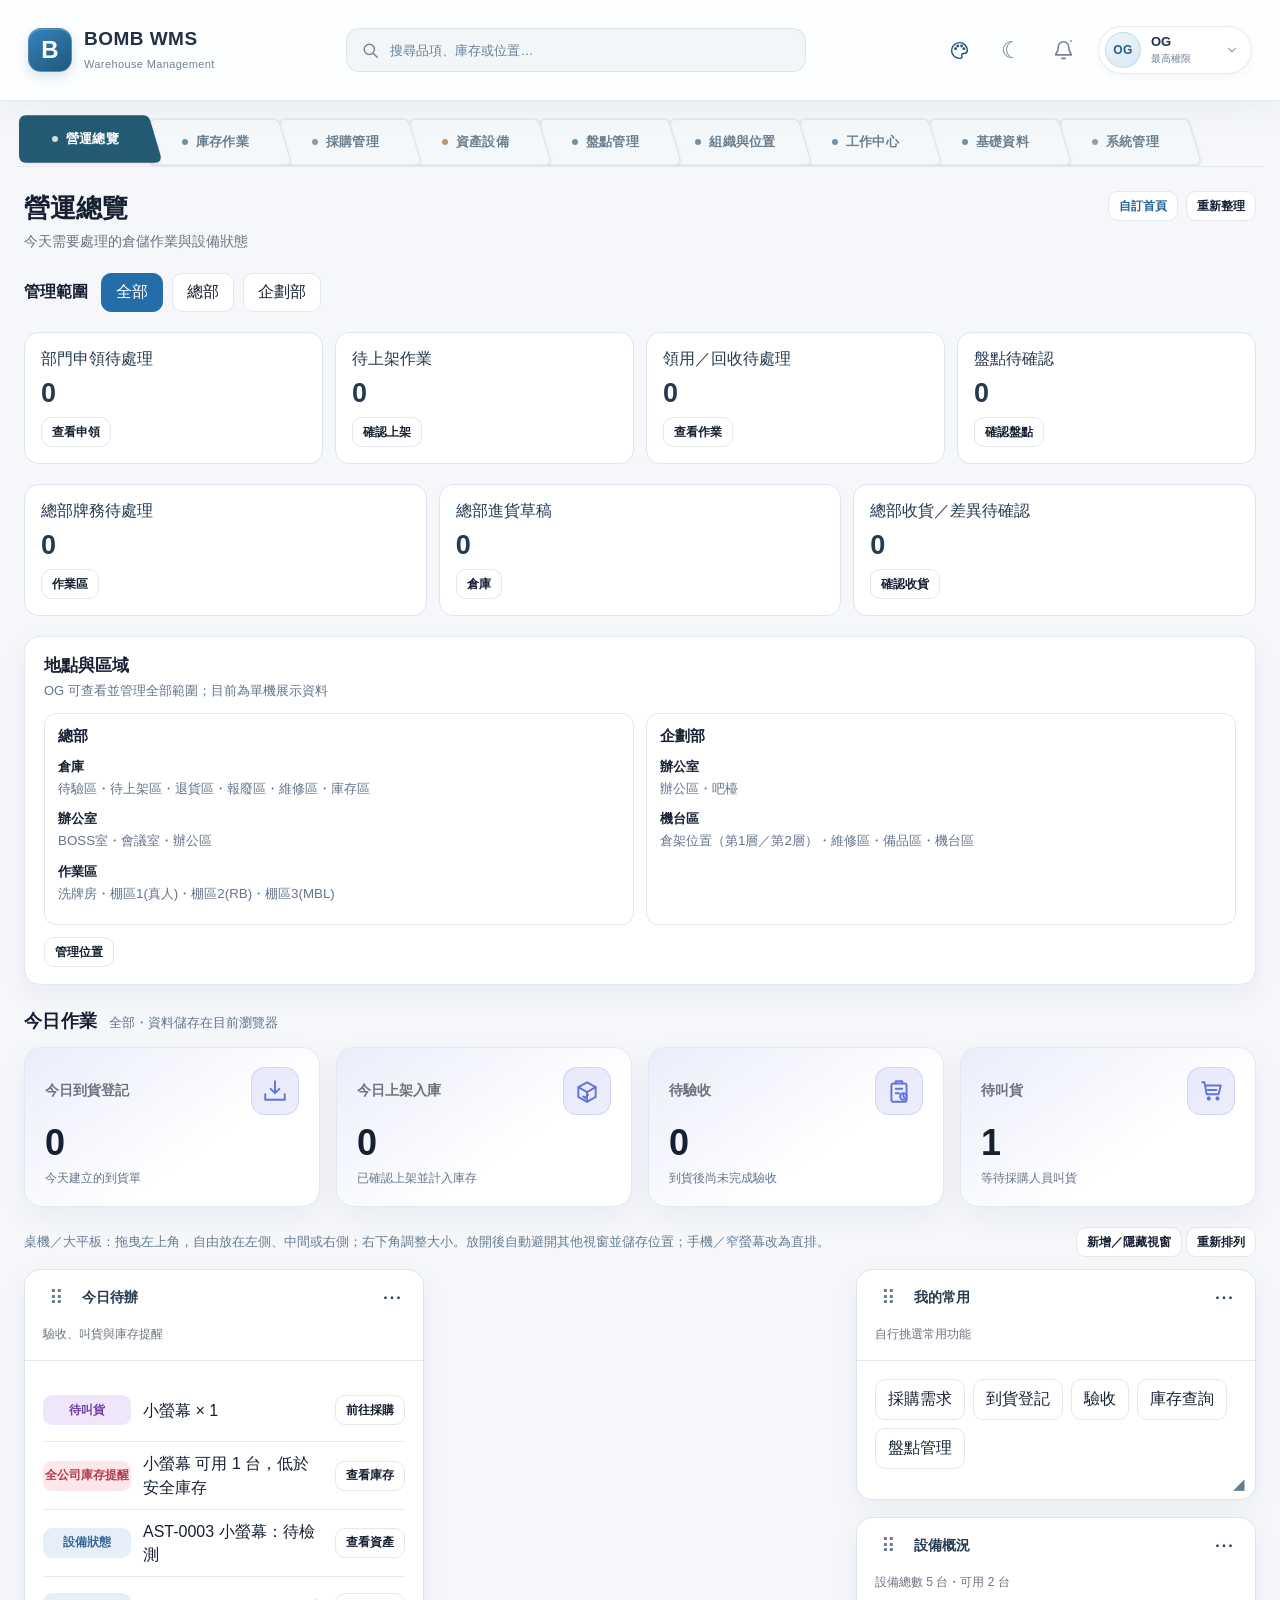
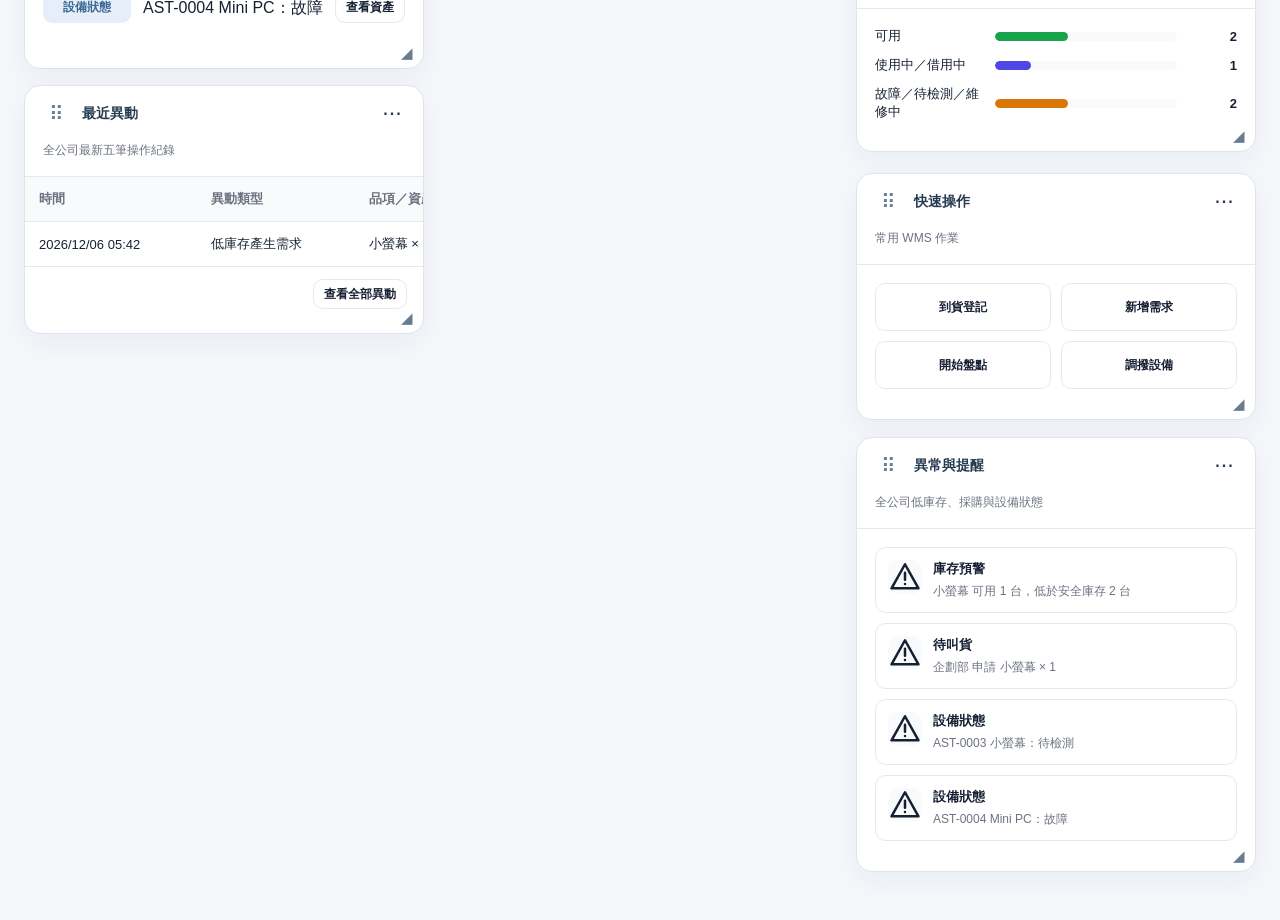
==== commit c94bd99f: "refactor(wms): reorganize main navigation and submenu structure" ====
--- a/index.html
+++ b/index.html
@@ -901,59 +901,205 @@
 
     </header>
 
-    <!-- WMS 工作區書籤 -->
-    <nav class="sheet-nav wms-book-nav" aria-label="WMS 工作區">
-      <div class="sheet-tabs" aria-label="主要標籤">
-        <button type="button" class="sheet-tab active" data-page="dashboard" aria-selected="true"><span>營運總覽</span></button>
-        <button type="button" class="sheet-tab" data-group="headquarters" aria-selected="false"><span>總部</span></button>
-        <button type="button" class="sheet-tab" data-group="catalog" aria-selected="false"><span>品項與庫存</span></button>
-        <button type="button" class="sheet-tab" data-group="procurement" aria-selected="false"><span>採購與驗收</span></button>
-        <button type="button" class="sheet-tab" data-group="assets" aria-selected="false"><span>資產與設備</span></button>
-        <button type="button" class="sheet-tab" data-group="operations" aria-selected="false"><span>異動與盤點</span></button>
-        <button type="button" class="sheet-tab" data-group="reports" aria-selected="false"><span>報表與紀錄</span></button>
-        <button type="button" class="sheet-tab" data-group="system" aria-selected="false"><span>系統設定</span></button>
-      </div>
-      <div class="sheet-subtabs" hidden>
-        <div class="sheet-children" data-children="headquarters" aria-label="總部三區子選單" hidden>
-          <button type="button" class="child-tab" data-page="hqreceiving" data-parent="headquarters" aria-selected="false"><span>倉庫</span></button>
-          <button type="button" class="child-tab" data-page="hqoffice" data-parent="headquarters" aria-selected="false"><span>辦公室</span></button>
-          <button type="button" class="child-tab" data-page="hqcards" data-parent="headquarters" aria-selected="false"><span>作業區</span></button>
-        </div>
-        <div class="sheet-children" data-children="catalog" aria-label="品項與庫存子標籤" hidden>
-          <button type="button" class="child-tab" data-page="items" data-parent="catalog" aria-selected="false"><span class="tab-icon" data-icon="items" aria-hidden="true"></span><span>品項管理</span></button>
-          <button type="button" class="child-tab" data-page="inventory" data-parent="catalog" aria-selected="false"><span class="tab-icon" data-icon="inventory" aria-hidden="true"></span><span>庫存管理</span></button>
-          <button type="button" class="child-tab" data-page="racks" data-parent="catalog" aria-selected="false"><span class="tab-icon" data-icon="racks" aria-hidden="true"></span><span>位置／倉架</span></button>
-        </div>
-        <div class="sheet-children" data-children="procurement" aria-label="採購與驗收子標籤" hidden>
-          <button type="button" class="child-tab" data-page="purchase" data-parent="procurement" aria-selected="false"><span class="tab-icon" data-icon="purchase" aria-hidden="true"></span><span>採購需求</span></button>
-          <button type="button" class="child-tab" data-page="putaway" data-parent="procurement" aria-selected="false"><span>上架入庫</span></button>
-          <button type="button" class="child-tab" data-page="inbound" data-parent="procurement" aria-selected="false"><span class="tab-icon" data-icon="inbound" aria-hidden="true"></span><span>到貨登記</span></button>
-          <button type="button" class="child-tab" data-page="inspection" data-parent="procurement" aria-selected="false"><span class="tab-icon" data-icon="inbound" aria-hidden="true"></span><span>驗收</span></button>
-        </div>
-        <div class="sheet-children" data-children="assets" aria-label="資產與設備子標籤" hidden>
-          <button type="button" class="child-tab" data-page="assets" data-parent="assets" aria-selected="false"><span class="tab-icon" data-icon="assets" aria-hidden="true"></span><span>資產管理</span></button>
-          <button type="button" class="child-tab" data-page="machine" data-parent="assets" aria-selected="false"><span class="tab-icon" data-icon="machine" aria-hidden="true"></span><span>機台管理</span></button>
-          <button type="button" class="child-tab" data-page="repair" data-parent="assets" aria-selected="false"><span class="tab-icon" data-icon="repair" aria-hidden="true"></span><span>維修更換</span></button>
-        </div>
-        <div class="sheet-children" data-children="operations" aria-label="異動與盤點子標籤" hidden>
-          <button type="button" class="child-tab" data-page="requisition" data-parent="operations" aria-selected="false"><span>部門申領</span></button>
-          <button type="button" class="child-tab" data-page="lifecycle" data-parent="operations" aria-selected="false"><span>領用／回收／報廢</span></button>
-          <button type="button" class="child-tab" data-page="transfer" data-parent="operations" aria-selected="false"><span class="tab-icon" data-icon="transfer" aria-hidden="true"></span><span>調撥／配置</span></button>
-          <button type="button" class="child-tab" data-page="borrow" data-parent="operations" aria-selected="false"><span class="tab-icon" data-icon="borrow" aria-hidden="true"></span><span>借用／歸還</span></button>
-          <button type="button" class="child-tab" data-page="count" data-parent="operations" aria-selected="false"><span class="tab-icon" data-icon="count" aria-hidden="true"></span><span>盤點管理</span></button>
-        </div>
-        <div class="sheet-children" data-children="reports" aria-label="報表與紀錄子標籤" hidden>
-          <button type="button" class="child-tab" data-page="reports" data-parent="reports" aria-selected="false"><span class="tab-icon" data-icon="dashboard" aria-hidden="true"></span><span>摘要報表</span></button>
-          <button type="button" class="child-tab" data-page="log" data-parent="reports" aria-selected="false"><span class="tab-icon" data-icon="log" aria-hidden="true"></span><span>異動日誌</span></button>
-          <button type="button" class="child-tab" data-page="notifications" data-parent="reports" aria-selected="false"><span class="tab-icon" data-icon="notifications" aria-hidden="true"></span><span>通知中心</span></button>
-        </div>
-        <div class="sheet-children" data-children="system" aria-label="系統設定子標籤" hidden>
-          <button type="button" class="child-tab" data-page="roles" data-parent="system" aria-selected="false"><span class="tab-icon" data-icon="roles" aria-hidden="true"></span><span>角色與權限</span></button>
-          <button type="button" class="child-tab" data-page="import" data-parent="system" aria-selected="false"><span class="tab-icon" data-icon="import" aria-hidden="true"></span><span>匯入／匯出</span></button>
-          <button type="button" class="child-tab" data-page="settings" data-parent="system" aria-selected="false"><span class="tab-icon" data-icon="settings" aria-hidden="true"></span><span>系統設定</span></button>
-        </div>
-      </div>
-    </nav>
+   <!-- WMS 工作區書籤 -->
+<nav class="sheet-nav wms-book-nav" aria-label="BOMB WMS 工作區">
+
+  <div class="sheet-tabs" aria-label="主要功能">
+
+    <button type="button" class="sheet-tab active" data-page="dashboard" aria-selected="true">
+      <span>營運總覽</span>
+    </button>
+
+    <button type="button" class="sheet-tab" data-group="inventoryOps" aria-selected="false">
+      <span>庫存作業</span>
+    </button>
+
+    <button type="button" class="sheet-tab" data-group="procurement" aria-selected="false">
+      <span>採購管理</span>
+    </button>
+
+    <button type="button" class="sheet-tab" data-group="assets" aria-selected="false">
+      <span>資產設備</span>
+    </button>
+
+    <button type="button" class="sheet-tab" data-group="stocktake" aria-selected="false">
+      <span>盤點管理</span>
+    </button>
+
+    <button type="button" class="sheet-tab" data-group="organization" aria-selected="false">
+      <span>組織與位置</span>
+    </button>
+
+    <button type="button" class="sheet-tab" data-group="workCenter" aria-selected="false">
+      <span>工作中心</span>
+    </button>
+
+    <button type="button" class="sheet-tab" data-group="masterData" aria-selected="false">
+      <span>基礎資料</span>
+    </button>
+
+    <button type="button" class="sheet-tab" data-group="system" aria-selected="false">
+      <span>系統管理</span>
+    </button>
+
+  </div>
+
+  <div class="sheet-subtabs" hidden>
+
+    <!-- 庫存作業 -->
+    <div class="sheet-children" data-children="inventoryOps" aria-label="庫存作業子選單" hidden>
+
+      <button type="button" class="child-tab" data-page="inventory" data-parent="inventoryOps" aria-selected="false">
+        <span class="tab-icon" data-icon="inventory" aria-hidden="true"></span>
+        <span>庫存總覽</span>
+      </button>
+
+      <button type="button" class="child-tab" data-page="inbound" data-parent="inventoryOps" aria-selected="false">
+        <span class="tab-icon" data-icon="inbound" aria-hidden="true"></span>
+        <span>收貨</span>
+      </button>
+
+      <button type="button" class="child-tab" data-page="inspection" data-parent="inventoryOps" aria-selected="false">
+        <span class="tab-icon" data-icon="inbound" aria-hidden="true"></span>
+        <span>待驗／驗收</span>
+      </button>
+
+      <button type="button" class="child-tab" data-page="putaway" data-parent="inventoryOps" aria-selected="false">
+        <span>入庫上架</span>
+      </button>
+
+      <button type="button" class="child-tab" data-page="requisition" data-parent="inventoryOps" aria-selected="false">
+        <span>領用／補貨</span>
+      </button>
+
+      <button type="button" class="child-tab" data-page="transfer" data-parent="inventoryOps" aria-selected="false">
+        <span class="tab-icon" data-icon="transfer" aria-hidden="true"></span>
+        <span>調撥／位置移轉</span>
+      </button>
+
+      <button type="button" class="child-tab" data-page="borrow" data-parent="inventoryOps" aria-selected="false">
+        <span class="tab-icon" data-icon="borrow" aria-hidden="true"></span>
+        <span>借用／歸還</span>
+      </button>
+
+    </div>
+
+    <!-- 採購管理 -->
+    <div class="sheet-children" data-children="procurement" aria-label="採購管理子選單" hidden>
+
+      <button type="button" class="child-tab" data-page="purchase" data-parent="procurement" aria-selected="false">
+        <span class="tab-icon" data-icon="purchase" aria-hidden="true"></span>
+        <span>採購需求</span>
+      </button>
+
+      <button type="button" class="child-tab" data-page="hqreceiving" data-parent="procurement" aria-selected="false">
+        <span>到貨追蹤</span>
+      </button>
+
+    </div>
+
+    <!-- 資產設備 -->
+    <div class="sheet-children" data-children="assets" aria-label="資產設備子選單" hidden>
+
+      <button type="button" class="child-tab" data-page="assets" data-parent="assets" aria-selected="false">
+        <span class="tab-icon" data-icon="assets" aria-hidden="true"></span>
+        <span>資產管理</span>
+      </button>
+
+      <button type="button" class="child-tab" data-page="machine" data-parent="assets" aria-selected="false">
+        <span class="tab-icon" data-icon="machine" aria-hidden="true"></span>
+        <span>設備配置</span>
+      </button>
+
+      <button type="button" class="child-tab" data-page="repair" data-parent="assets" aria-selected="false">
+        <span class="tab-icon" data-icon="repair" aria-hidden="true"></span>
+        <span>維修／保養</span>
+      </button>
+
+      <button type="button" class="child-tab" data-page="lifecycle" data-parent="assets" aria-selected="false">
+        <span>退貨／報廢</span>
+      </button>
+
+    </div>
+
+    <!-- 盤點管理 -->
+    <div class="sheet-children" data-children="stocktake" aria-label="盤點管理子選單" hidden>
+
+      <button type="button" class="child-tab" data-page="count" data-parent="stocktake" aria-selected="false">
+        <span class="tab-icon" data-icon="count" aria-hidden="true"></span>
+        <span>盤點作業</span>
+      </button>
+
+    </div>
+
+    <!-- 組織與位置 -->
+    <div class="sheet-children" data-children="organization" aria-label="組織與位置子選單" hidden>
+
+      <button type="button" class="child-tab" data-page="racks" data-parent="organization" aria-selected="false">
+        <span class="tab-icon" data-icon="racks" aria-hidden="true"></span>
+        <span>據點／區域／位置</span>
+      </button>
+
+    </div>
+
+    <!-- 工作中心 -->
+    <div class="sheet-children" data-children="workCenter" aria-label="工作中心子選單" hidden>
+
+      <button type="button" class="child-tab" data-page="notifications" data-parent="workCenter" aria-selected="false">
+        <span class="tab-icon" data-icon="notifications" aria-hidden="true"></span>
+        <span>我的待辦／通知</span>
+      </button>
+
+      <button type="button" class="child-tab" data-page="log" data-parent="workCenter" aria-selected="false">
+        <span class="tab-icon" data-icon="log" aria-hidden="true"></span>
+        <span>異動紀錄</span>
+      </button>
+
+      <button type="button" class="child-tab" data-page="reports" data-parent="workCenter" aria-selected="false">
+        <span class="tab-icon" data-icon="dashboard" aria-hidden="true"></span>
+        <span>作業報表</span>
+      </button>
+
+    </div>
+
+    <!-- 基礎資料 -->
+    <div class="sheet-children" data-children="masterData" aria-label="基礎資料子選單" hidden>
+
+      <button type="button" class="child-tab" data-page="items" data-parent="masterData" aria-selected="false">
+        <span class="tab-icon" data-icon="items" aria-hidden="true"></span>
+        <span>物品／品項資料</span>
+      </button>
+
+      <button type="button" class="child-tab" data-page="settings" data-parent="masterData" aria-selected="false">
+        <span class="tab-icon" data-icon="settings" aria-hidden="true"></span>
+        <span>流程／規則設定</span>
+      </button>
+
+    </div>
+
+    <!-- 系統管理 -->
+    <div class="sheet-children" data-children="system" aria-label="系統管理子選單" hidden>
+
+      <button type="button" class="child-tab" data-page="roles" data-parent="system" aria-selected="false">
+        <span class="tab-icon" data-icon="roles" aria-hidden="true"></span>
+        <span>角色與權限</span>
+      </button>
+
+      <button type="button" class="child-tab" data-page="import" data-parent="system" aria-selected="false">
+        <span class="tab-icon" data-icon="import" aria-hidden="true"></span>
+        <span>匯入／匯出</span>
+      </button>
+
+      <button type="button" class="child-tab" data-page="settings" data-parent="system" aria-selected="false">
+        <span class="tab-icon" data-icon="settings" aria-hidden="true"></span>
+        <span>系統設定</span>
+      </button>
+
+    </div>
+
+  </div>
+
+</nav>
 
     <!-- Content -->
     <div class="content">
@@ -1036,7 +1182,37 @@
   const groupTabs=[...document.querySelectorAll('.sheet-tab[data-group]')];
   const childTabs=[...document.querySelectorAll('.child-tab')];
   const subtabBar=document.querySelector('.sheet-subtabs');
-  const pageGroups={hqreceiving:'headquarters',hqoffice:'headquarters',hqcards:'headquarters',requisition:'operations',putaway:'procurement',lifecycle:'operations',items:'catalog',inventory:'catalog',racks:'catalog',purchase:'procurement',inbound:'procurement',inspection:'procurement',assets:'assets',machine:'assets',repair:'assets',transfer:'operations',borrow:'operations',count:'operations',reports:'reports',log:'reports',notifications:'reports',roles:'system',import:'system',settings:'system'};
+  const pageGroups={
+  inventory:'inventoryOps',
+  inbound:'inventoryOps',
+  inspection:'inventoryOps',
+  putaway:'inventoryOps',
+  requisition:'inventoryOps',
+  transfer:'inventoryOps',
+  borrow:'inventoryOps',
+
+  purchase:'procurement',
+  hqreceiving:'procurement',
+
+  assets:'assets',
+  machine:'assets',
+  repair:'assets',
+  lifecycle:'assets',
+
+  count:'stocktake',
+
+  racks:'organization',
+
+  notifications:'workCenter',
+  log:'workCenter',
+  reports:'workCenter',
+
+  items:'masterData',
+
+  roles:'system',
+  import:'system',
+  settings:'system'
+};
   document.querySelectorAll('.wms-book-nav .sheet-tab').forEach(tab=>tab.insertAdjacentHTML('afterbegin','<svg class="wms-book-shape" viewBox="0 0 180 54" preserveAspectRatio="none" aria-hidden="true"><path d="M9 1H158Q164 1 166 8L178 44Q181 53 172 53H9Q1 53 1 45V9Q1 1 9 1Z"/></svg>'));
   let currentPage='dashboard';
   function legacyShowPage(page,group=pageGroups[page]||null){
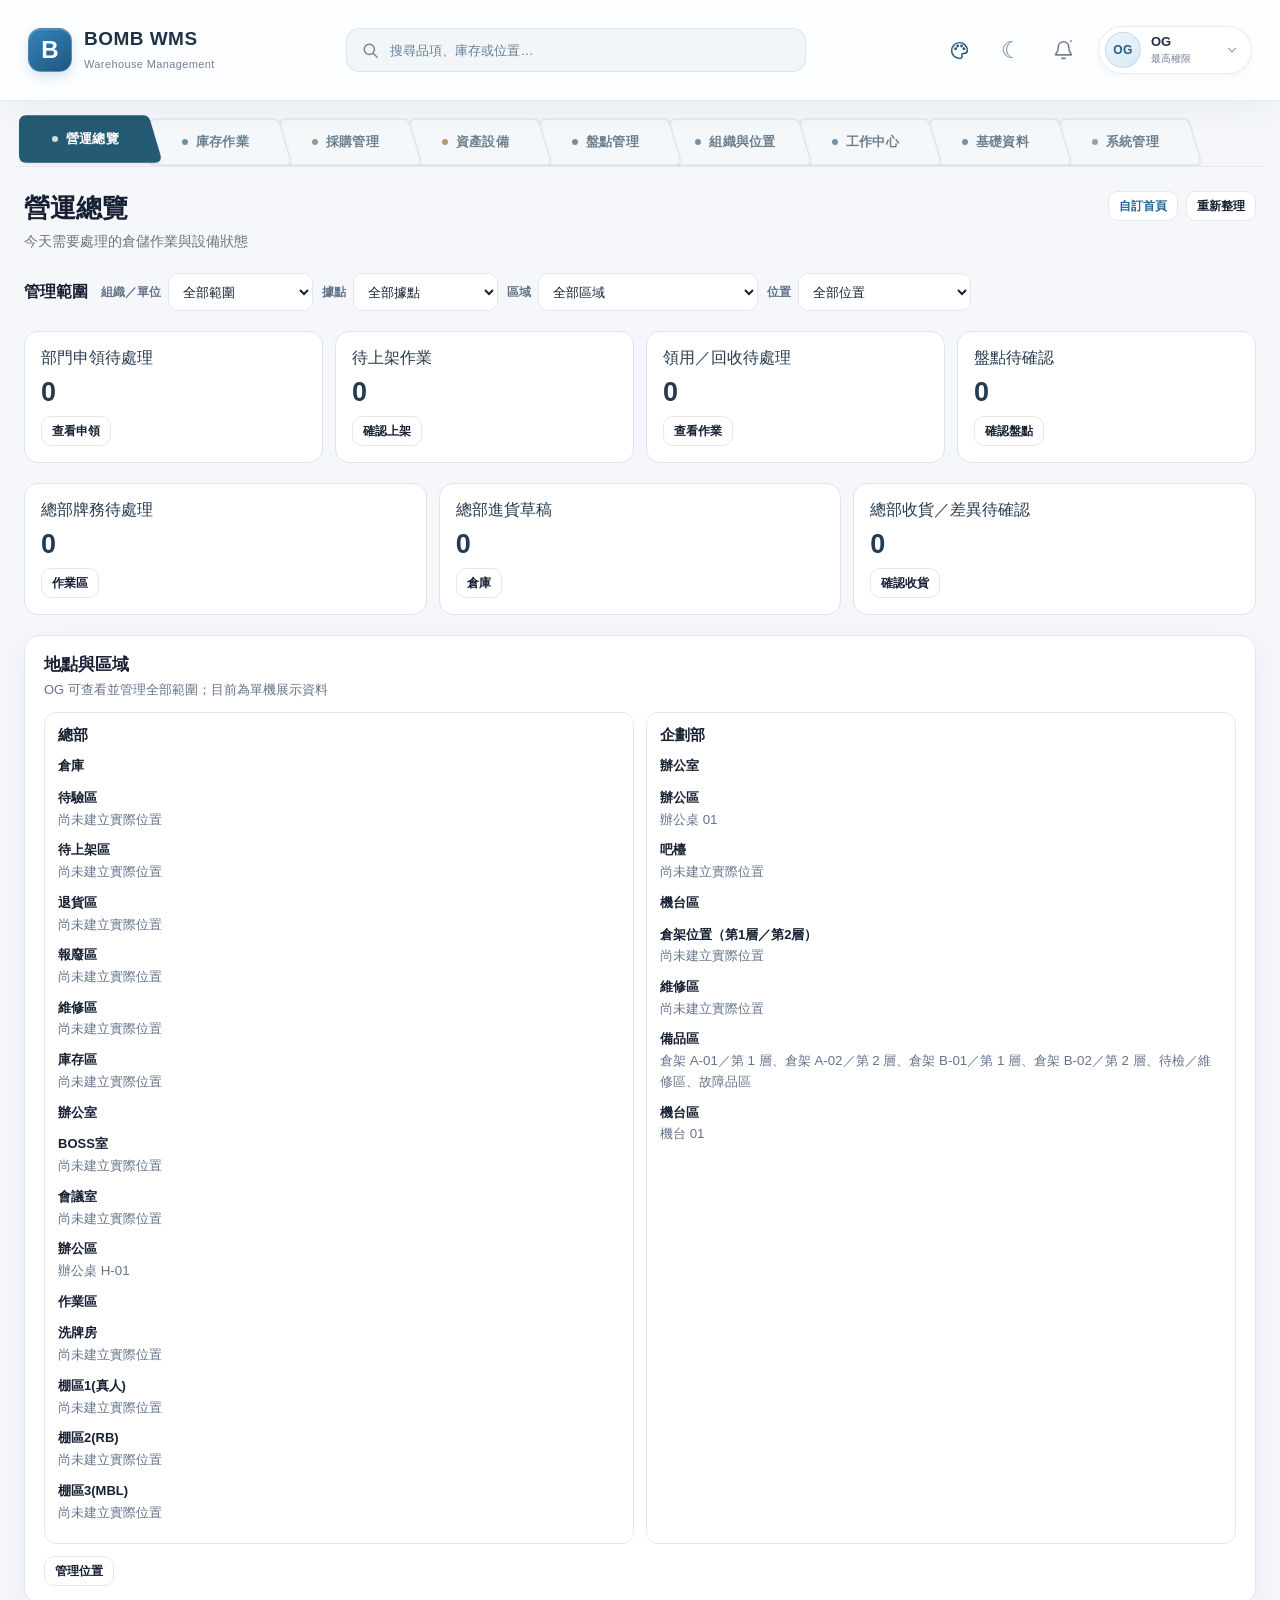
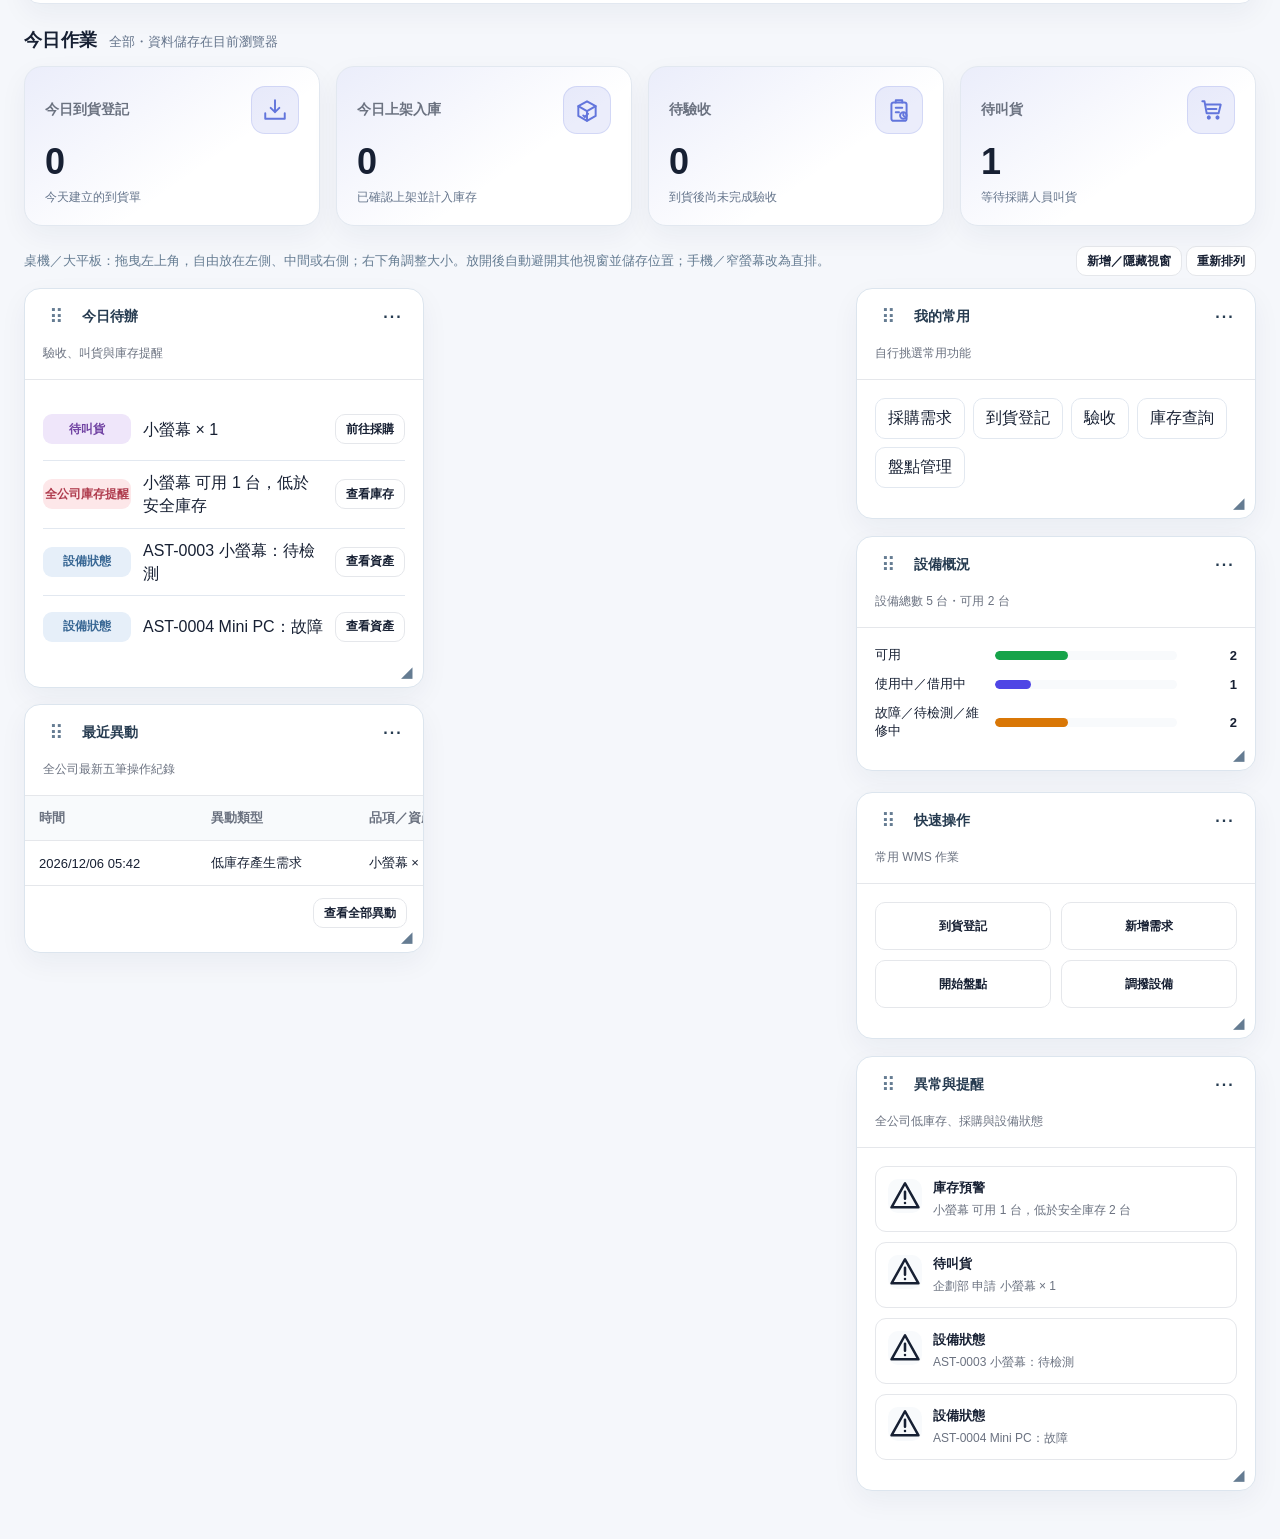
==== commit 4954929c: "feat(wms): add hierarchical management scope filters" ====
--- a/index.html
+++ b/index.html
@@ -68,6 +68,46 @@
   #page-dashboard .wms-dashboard-focus{margin-bottom:18px}
   #page-dashboard .wms-scope-bar{display:flex;align-items:center;flex-wrap:wrap;gap:9px;margin:12px 0 20px}
   #page-dashboard .wms-scope-bar strong{margin-right:4px}
+  #page-dashboard .wms-scope-field{
+  display:flex;
+  align-items:center;
+  gap:7px;
+  min-width:0;
+}
+
+#page-dashboard .wms-scope-field>span{
+  color:var(--dash-muted);
+  font-size:12px;
+  font-weight:600;
+  white-space:nowrap;
+}
+
+#page-dashboard .wms-scope-field select{
+  min-width:145px;
+  min-height:38px;
+  padding:7px 30px 7px 10px;
+  border:1px solid var(--dash-border);
+  border-radius:10px;
+  background:var(--dash-surface);
+  color:inherit;
+  font:inherit;
+  font-size:13px;
+}
+
+#page-dashboard .wms-scope-field select:focus-visible{
+  outline:2px solid #246da8;
+  outline-offset:2px;
+}
+
+@media(max-width:700px){
+  #page-dashboard .wms-scope-field{
+    flex:1 1 220px;
+  }
+
+  #page-dashboard .wms-scope-field select{
+    width:100%;
+  }
+}
   #page-dashboard .wms-scope-bar button{padding:8px 14px;border:1px solid var(--dash-border);border-radius:10px;background:var(--dash-surface);color:inherit;font:inherit;cursor:pointer}
   #page-dashboard .wms-scope-bar button.active{background:#246da8;border-color:#246da8;color:#fff}
   #page-dashboard .wms-org-card{margin:0 0 18px;padding:17px 19px;border:1px solid var(--dash-border);border-radius:16px;background:var(--dash-surface);box-shadow:var(--dash-shadow)}
@@ -1299,9 +1339,34 @@
   }
   normalizeLocations();
   const HOME_SCOPE_KEY='bomb-wms-home-scope-v1';
-  let homeScope=['全部','總部','企劃部'].includes(localStorage.getItem(HOME_SCOPE_KEY))?localStorage.getItem(HOME_SCOPE_KEY):'全部';
-  const inScope=department=>homeScope==='全部'||department===homeScope;
-
+ const HOME_SITE_KEY='bomb-wms-home-site-v1';
+ const HOME_AREA_KEY='bomb-wms-home-area-v1';
+ const HOME_LOCATION_KEY='bomb-wms-home-location-v1';
+
+ let homeScope=[
+  '全部',
+  ...Object.keys(ORG_TREE)
+].includes(localStorage.getItem(HOME_SCOPE_KEY))
+  ? localStorage.getItem(HOME_SCOPE_KEY)
+  : '全部';
+
+ let homeSite=localStorage.getItem(HOME_SITE_KEY)||'全部';
+ let homeArea=localStorage.getItem(HOME_AREA_KEY)||'全部';
+ let homeLocation=localStorage.getItem(HOME_LOCATION_KEY)||'全部';
+
+ const inScope=department=>
+  homeScope==='全部'||department===homeScope;
+
+ function locationInHomeScope(location){
+  if(!location)return false;
+
+  if(homeScope!=='全部'&&location.department!==homeScope)return false;
+  if(homeSite!=='全部'&&location.site!==homeSite)return false;
+  if(homeArea!=='全部'&&location.area!==homeArea)return false;
+  if(homeLocation!=='全部'&&location.id!==homeLocation)return false;
+
+  return true;
+}
   function save(){captureInventory();localStorage.setItem(KEY,JSON.stringify(db));renderAll()}
   function E(value){return String(value??'').replace(/[&<>"']/g,c=>({'&':'&amp;','<':'&lt;','>':'&gt;','"':'&quot;',"'":'&#39;'}[c]))}
   const DASH_PREF_KEY='bomb-wms-dashboard-prefs-v1';
@@ -1814,8 +1879,212 @@
     const right=dashboardPrefs.widgets.filter(key=>dashboardPrefs.columns[key]!=='left'&&widgets[key]).map(renderHomeWidget).join('');
     const hiddenWidgets=widgetChoices.filter(([key])=>!dashboardPrefs.widgets.includes(key));
     const arrange=`<div class="wms-home-arrange"><p>桌機／大平板：拖曳左上角，自由放在左側、中間或右側；右下角調整大小。放開後自動避開其他視窗並儲存位置；手機／窄螢幕改為直排。</p><div>${button('customize-home','新增／隱藏視窗')} ${button('reset-home-positions','重新排列')}</div></div>`;
-    const scopeButtons=['全部',...Object.keys(ORG_TREE)].map(name=>`<button type="button" data-action="set-home-scope" data-id="${E(name)}" class="${homeScope===name?'active':''}" aria-pressed="${homeScope===name}">${E(name)}</button>`).join('');
-    const orgCards=Object.entries(ORG_TREE).map(([unit,sites])=>`<div class="wms-org-unit" ${inScope(unit)?'':'hidden'}><h3>${E(unit)}</h3>${Object.entries(sites).map(([site,areas])=>`<div class="wms-org-place"><b>${E(site)}</b><small>${E(areas.join('・'))}</small></div>`).join('')}</div>`).join('');
+    const scopedUnits=
+  homeScope==='全部'
+    ? Object.keys(ORG_TREE)
+    : [homeScope];
+
+const siteNames=[
+  ...new Set(
+    scopedUnits.flatMap(unit=>
+      Object.keys(ORG_TREE[unit]||{})
+    )
+  )
+];
+
+if(homeSite!=='全部'&&!siteNames.includes(homeSite)){
+  homeSite='全部';
+  localStorage.setItem(HOME_SITE_KEY,'全部');
+}
+
+const areaNames=[
+  ...new Set(
+    scopedUnits.flatMap(unit=>
+      Object.entries(ORG_TREE[unit]||{})
+        .filter(([site])=>homeSite==='全部'||site===homeSite)
+        .flatMap(([,areas])=>areas)
+    )
+  )
+];
+
+if(homeArea!=='全部'&&!areaNames.includes(homeArea)){
+  homeArea='全部';
+  localStorage.setItem(HOME_AREA_KEY,'全部');
+}
+
+const locationRows=db.locations.filter(location=>
+  inScope(location.department)&&
+  (homeSite==='全部'||location.site===homeSite)&&
+  (homeArea==='全部'||location.area===homeArea)
+);
+
+if(
+  homeLocation!=='全部'&&
+  !locationRows.some(location=>location.id===homeLocation)
+){
+  homeLocation='全部';
+  localStorage.setItem(HOME_LOCATION_KEY,'全部');
+}
+
+const scopeButtons=`
+  <label class="wms-scope-field">
+    <span>組織／單位</span>
+
+    <select
+      data-home-scope="unit"
+      aria-label="組織或單位"
+    >
+      ${optionsHtml(
+        [
+          {value:'全部',label:'全部範圍'},
+          ...Object.keys(ORG_TREE).map(name=>({
+            value:name,
+            label:name
+          }))
+        ],
+        homeScope
+      )}
+    </select>
+  </label>
+
+  <label class="wms-scope-field">
+    <span>據點</span>
+
+    <select
+      data-home-scope="site"
+      aria-label="據點"
+    >
+      ${optionsHtml(
+        [
+          {value:'全部',label:'全部據點'},
+          ...siteNames.map(name=>({
+            value:name,
+            label:name
+          }))
+        ],
+        homeSite
+      )}
+    </select>
+  </label>
+
+  <label class="wms-scope-field">
+    <span>區域</span>
+
+    <select
+      data-home-scope="area"
+      aria-label="區域"
+    >
+      ${optionsHtml(
+        [
+          {value:'全部',label:'全部區域'},
+          ...areaNames.map(name=>({
+            value:name,
+            label:name
+          }))
+        ],
+        homeArea
+      )}
+    </select>
+  </label>
+
+  <label class="wms-scope-field">
+    <span>位置</span>
+
+    <select
+      data-home-scope="location"
+      aria-label="位置"
+    >
+      ${optionsHtml(
+        [
+          {value:'全部',label:'全部位置'},
+          ...locationRows.map(location=>({
+            value:location.id,
+            label:[
+              location.spot,
+              location.rack,
+              location.shelf,
+              location.bin
+            ].filter(Boolean).join('／')||location.id
+          }))
+        ],
+        homeLocation
+      )}
+    </select>
+  </label>
+`;
+const orgCards=Object.entries(ORG_TREE)
+  .filter(([unit])=>inScope(unit))
+  .map(([unit,sites])=>{
+
+    const siteCards=Object.entries(sites)
+      .filter(([site])=>
+        homeSite==='全部'||site===homeSite
+      )
+      .map(([site,areas])=>{
+
+        const visibleAreas=areas.filter(area=>
+          homeArea==='全部'||area===homeArea
+        );
+
+        if(!visibleAreas.length)return '';
+
+        const areaText=visibleAreas.map(area=>{
+
+          const positions=db.locations.filter(location=>
+            location.department===unit&&
+            location.site===site&&
+            location.area===area&&
+            (homeLocation==='全部'||location.id===homeLocation)
+          );
+
+          if(homeLocation!=='全部'&&!positions.length)return '';
+
+          const positionText=positions.length
+            ? positions
+                .map(location=>
+                  [
+                    location.spot,
+                    location.rack,
+                    location.shelf,
+                    location.bin
+                  ].filter(Boolean).join('／')
+                )
+                .filter(Boolean)
+                .join('、')
+            : '';
+
+          return `
+            <div class="wms-org-place">
+              <b>${E(area)}</b>
+              ${
+                positionText
+                  ? `<small>${E(positionText)}</small>`
+                  : '<small>尚未建立實際位置</small>'
+              }
+            </div>
+          `;
+        }).join('');
+
+        if(!areaText)return '';
+
+        return `
+          <div class="wms-org-place">
+            <b>${E(site)}</b>
+            ${areaText}
+          </div>
+        `;
+      }).join('');
+
+    if(!siteCards)return '';
+
+    return `
+      <div class="wms-org-unit">
+        <h3>${E(unit)}</h3>
+        ${siteCards}
+      </div>
+    `;
+  })
+  .join('');
     document.getElementById('page-dashboard').innerHTML=header('營運總覽','今天需要處理的倉儲作業與設備狀態',`<button type="button" class="btn wms-small-btn wms-home-customize" data-action="customize-home">自訂首頁</button> ${button('refresh','重新整理')}`)+`<div class="wms-scope-bar"><strong>管理範圍</strong>${scopeButtons}</div><section class="wms-org-card"><h2>地點與區域</h2><p>OG 可查看並管理全部範圍；目前為單機展示資料</p><div class="wms-org-grid">${orgCards}</div><div style="margin-top:12px">${button('go-racks','管理位置')}</div></section><div class="wms-dashboard-section-title"><h2>今日作業</h2><p>${E(homeScope)}・資料儲存在目前瀏覽器</p></div><section class="stats-grid wms-dashboard-focus">${stats}</section>${arrange}<section class="wms-dashboard-workspace"><div class="wms-dashboard-column" data-home-column="left">${left||'<div class="wms-empty-column">拖移視窗到左欄</div>'}</div><div class="wms-dashboard-column" data-home-column="right">${right||'<div class="wms-empty-column">拖移視窗到右欄</div>'}</div></section>`;
     bindDashboardWorkspace();
     const bell=document.getElementById('notificationBadge');if(bell)bell.hidden=!notes.length;
@@ -2169,7 +2438,69 @@
     document.querySelector('#page-borrow .page-title p').textContent='歸還先待回收驗收，合格並上架後才恢復可用';
     document.querySelector('#page-transfer .page-title p').textContent='同部門儲位移動；跨部門耗材使用部門申領，設備領用使用交接作業';
   }
-  document.addEventListener('change',e=>{if(e.target.matches('[data-integration-scope]')){homeScope=e.target.value;localStorage.setItem(HOME_SCOPE_KEY,homeScope);renderAll()}});
+ document.addEventListener('change',e=>{
+
+  const target=e.target.closest('[data-home-scope]');
+
+  if(target){
+
+    const level=target.dataset.homeScope;
+    const value=target.value;
+
+    if(level==='unit'){
+      homeScope=value;
+      homeSite='全部';
+      homeArea='全部';
+      homeLocation='全部';
+
+      localStorage.setItem(HOME_SCOPE_KEY,homeScope);
+      localStorage.setItem(HOME_SITE_KEY,homeSite);
+      localStorage.setItem(HOME_AREA_KEY,homeArea);
+      localStorage.setItem(HOME_LOCATION_KEY,homeLocation);
+    }
+
+    if(level==='site'){
+      homeSite=value;
+      homeArea='全部';
+      homeLocation='全部';
+
+      localStorage.setItem(HOME_SITE_KEY,homeSite);
+      localStorage.setItem(HOME_AREA_KEY,homeArea);
+      localStorage.setItem(HOME_LOCATION_KEY,homeLocation);
+    }
+
+    if(level==='area'){
+      homeArea=value;
+      homeLocation='全部';
+
+      localStorage.setItem(HOME_AREA_KEY,homeArea);
+      localStorage.setItem(HOME_LOCATION_KEY,homeLocation);
+    }
+
+    if(level==='location'){
+      homeLocation=value;
+      localStorage.setItem(HOME_LOCATION_KEY,homeLocation);
+    }
+
+    renderAll();
+    return;
+  }
+
+  if(e.target.matches('[data-integration-scope]')){
+    homeScope=e.target.value;
+    homeSite='全部';
+    homeArea='全部';
+    homeLocation='全部';
+
+    localStorage.setItem(HOME_SCOPE_KEY,homeScope);
+    localStorage.setItem(HOME_SITE_KEY,homeSite);
+    localStorage.setItem(HOME_AREA_KEY,homeArea);
+    localStorage.setItem(HOME_LOCATION_KEY,homeLocation);
+
+    renderAll();
+  }
+
+});
   const integrationHandlers={'new-request':requestNew,'req-step':reqStep,'cancel-req':cancelReq,'putaway-inbound':putawayInbound,'edit-rule':editRule,'planning-catalog':planningCatalog,'confirm-count':confirmCount,'new-workflow':lifecycleNew,'workflow-step':workflowStep,'configure-item':configureItem,'asset-details':assetDetails,'new-org-path':organizationPath,'edit-connections':connections,'go-requisition':()=>showPage('requisition'),'go-putaway':()=>showPage('putaway'),'go-lifecycle':()=>showPage('lifecycle'),'go-count':()=>showPage('count')};
   function repair(){form('設備送修（保留所屬部門）',[field('assetId','資產','select',assetOptions(a=>['可用','使用中','故障','待檢測','異常待處理'].includes(a.status))),field('locationId','同部門維修位置','select',unitLocations()),field('issue','故障／檢測原因')],v=>{const a=asset(v.assetId),l=loc(v.locationId);if(!a||!l||loc(a.locationId)?.department!==l.department||!['可用','使用中','故障','待檢測','異常待處理'].includes(a.status))throw Error('資產狀態或維修部門不符');guardHQBox(a);validateLocationItem(a.itemId,l.id,1,a.id);if(db.workflows.some(w=>w.assetId===a.id&&!['已完成','使用中','已報廢'].includes(w.status)))throw Error('請先完成此資產的回收／異常流程');const from=labelLoc(a.locationId),id=code('RP',db.repairs);a.status='維修中';a.holder='';a.locationId=l.id;db.repairs.unshift({id,time:stamp(),assetId:a.id,issue:v.issue,location:from,status:'維修中'});log('設備送修',a.id,from,labelLoc(l.id),id)})}
   function replaceAsset(){form('同部門設備更換',[field('faultyId','故障／待檢／維修資產','select',assetOptions(a=>['故障','待檢測','維修中'].includes(a.status))),field('replacementId','可用替換資產','select',assetOptions(a=>a.status==='可用')),field('to','使用位置','select',unitLocations()),field('repairLocationId','故障資產維修位置','select',unitLocations()),field('issue','更換原因')],v=>{const old=asset(v.faultyId),next=asset(v.replacementId),to=loc(v.to),repairLoc=loc(v.repairLocationId);if(!old||!next||!to||!repairLoc||old.id===next.id||old.itemId!==next.itemId||next.status!=='可用'||!['故障','待檢測','維修中'].includes(old.status))throw Error('資產狀態或品項不符');guardHQBox(old);guardHQBox(next);validateLocationItem(next.itemId,to.id,1,next.id);const d=loc(old.locationId)?.department;if([loc(next.locationId)?.department,to.department,repairLoc.department].some(unit=>unit!==d))throw Error('更換位置及備品必須屬同部門');if(db.workflows.some(w=>w.assetId===old.id&&!['已完成','使用中','已報廢'].includes(w.status)))throw Error('請先完成原回收流程');const from=labelLoc(next.locationId),id=code('RP',db.repairs);old.status='維修中';old.holder='';old.locationId=repairLoc.id;next.locationId=to.id;next.status='使用中';next.holder=to.spot;db.repairs.filter(r=>r.assetId===old.id&&r.status==='維修中').forEach(r=>r.status='已合併更換');db.repairs.unshift({id,time:stamp(),assetId:old.id,issue:v.issue+'；以 '+next.id+' 更換',location:labelLoc(to.id),status:'維修中'});log('維修更換',old.id+' → '+next.id,from,labelLoc(to.id),id)})}
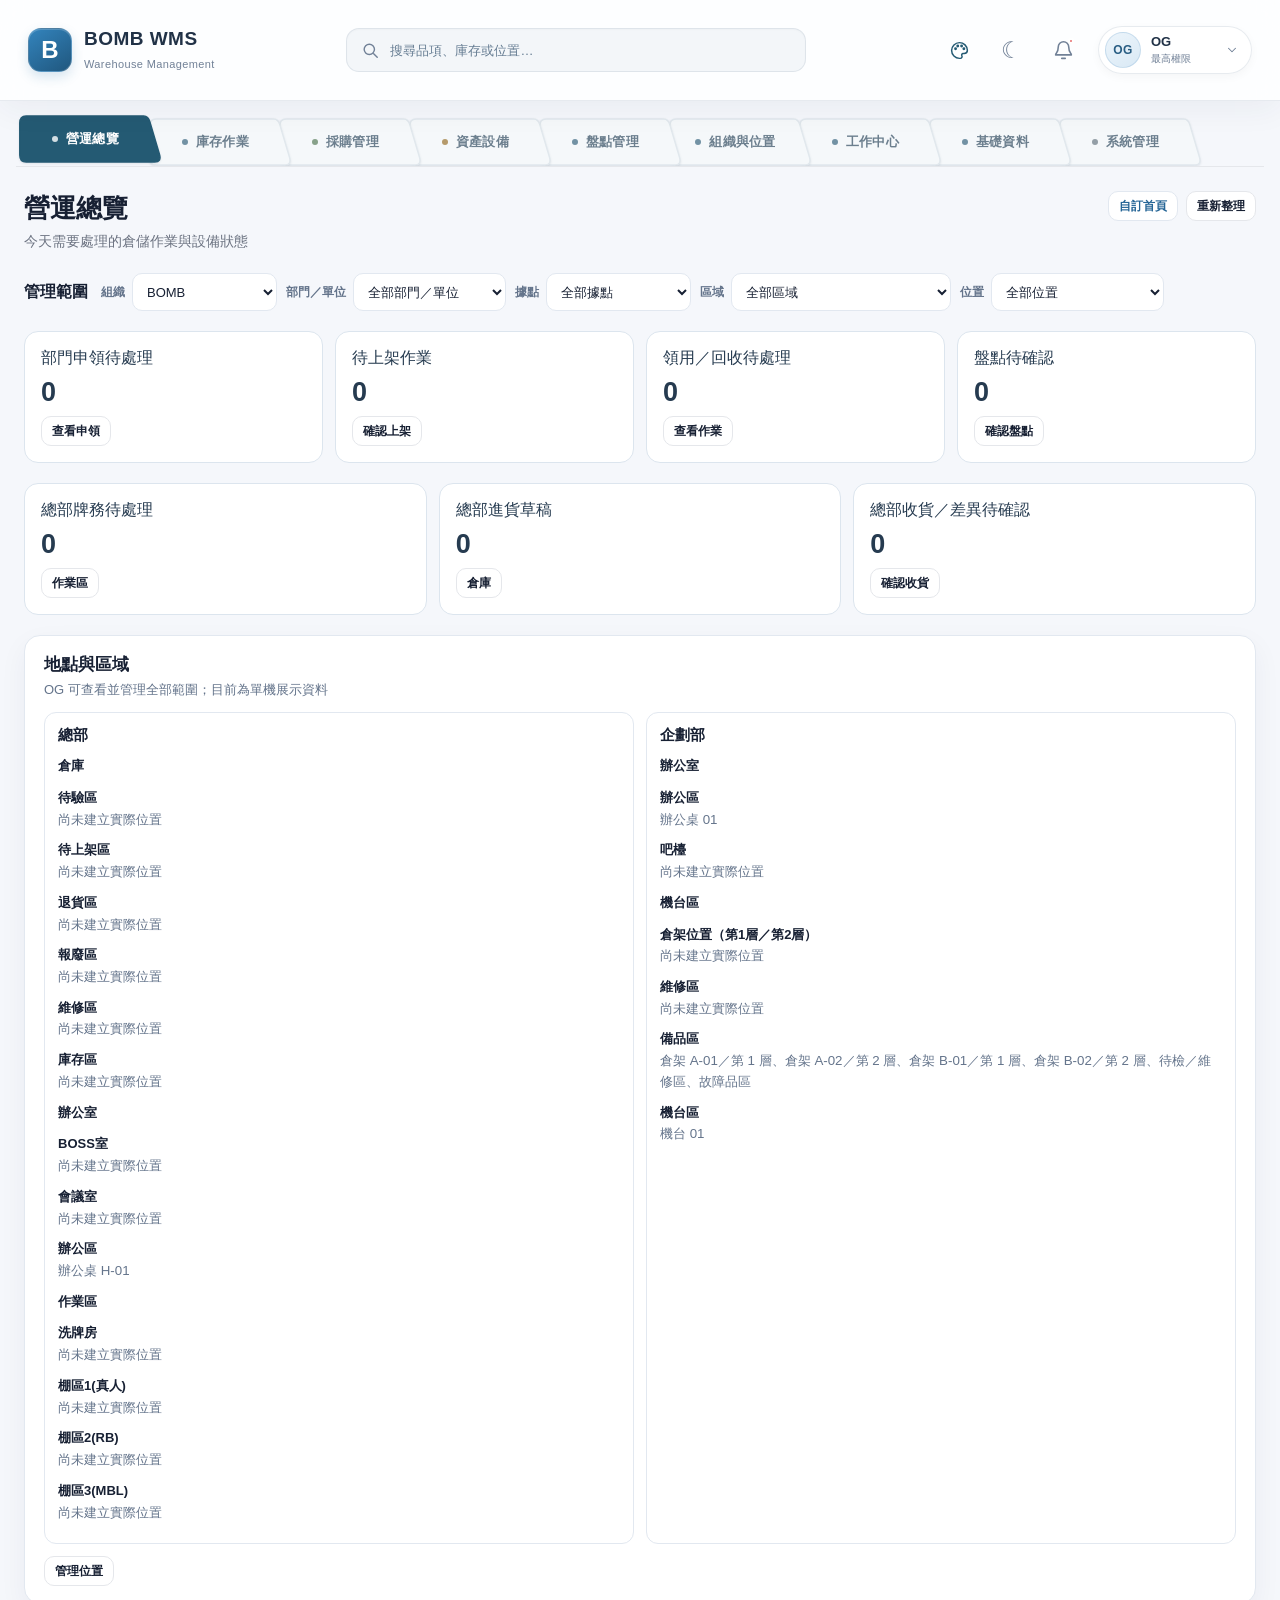
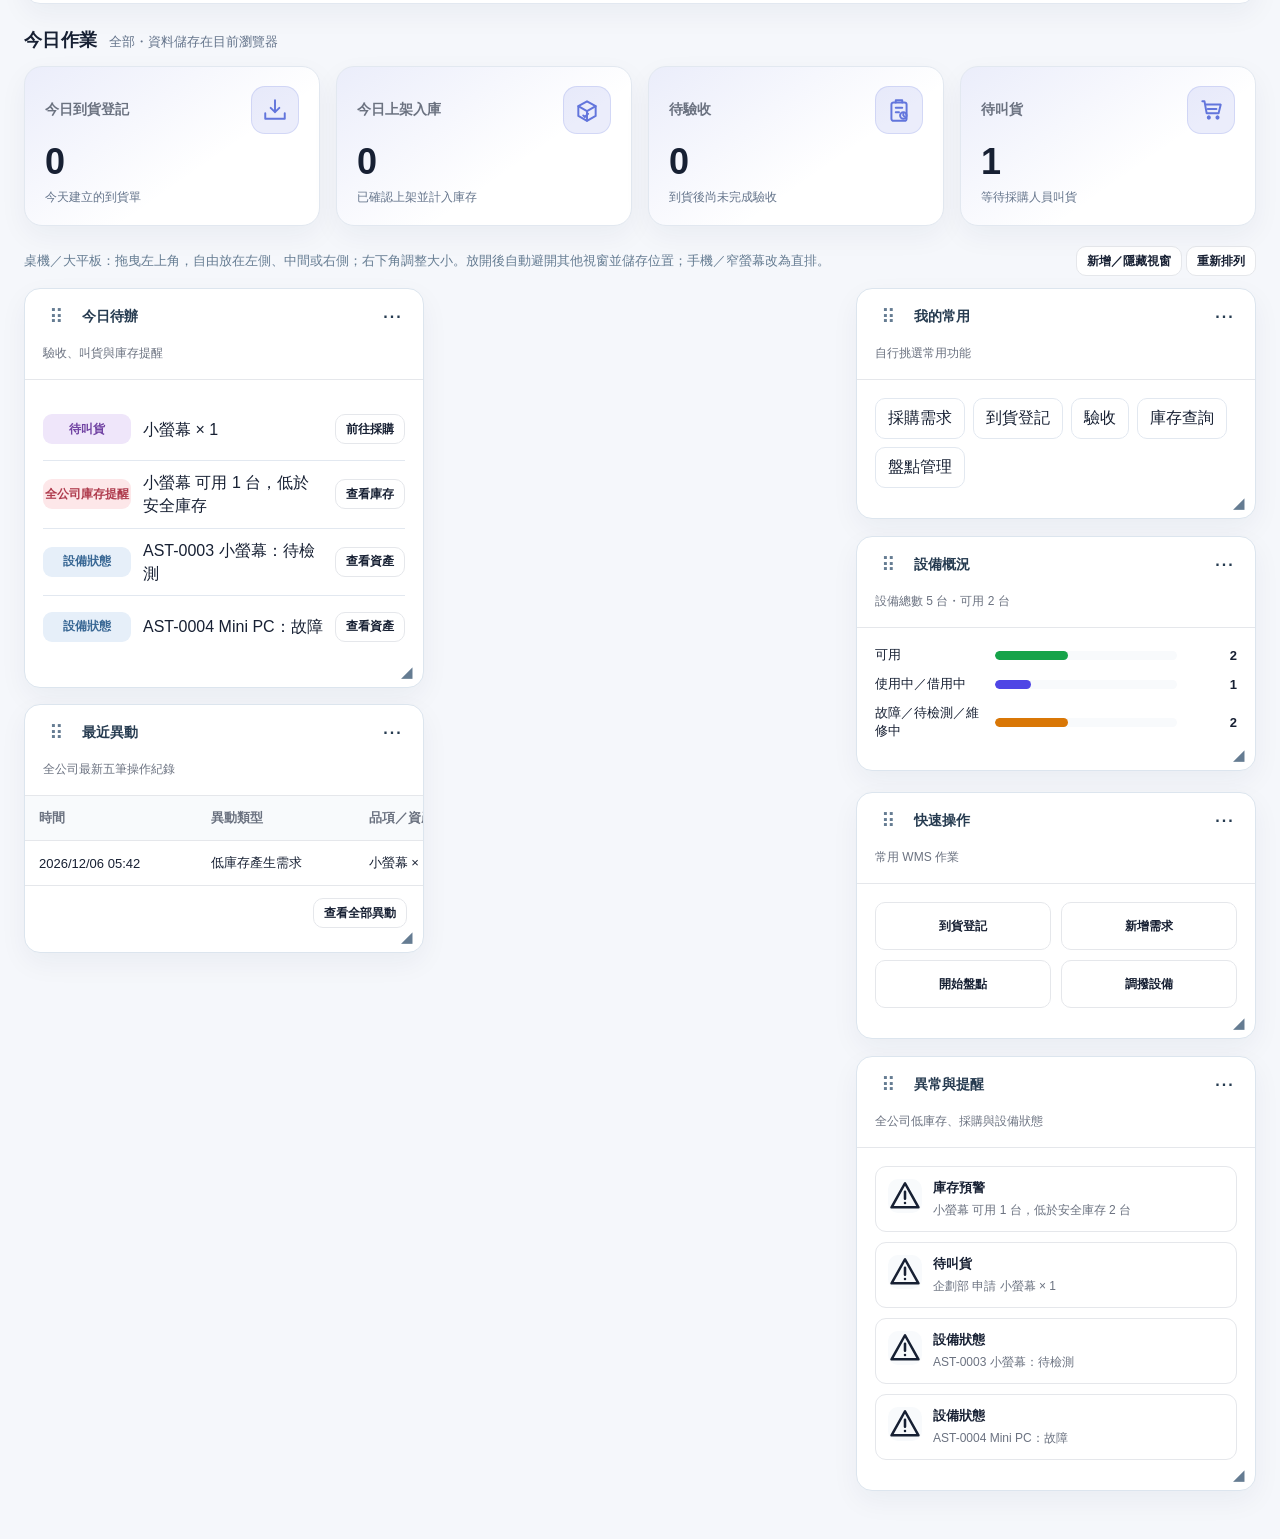
==== commit 5930cb3a: "feat(wms): align management scope with system specification" ====
--- a/index.html
+++ b/index.html
@@ -1338,35 +1338,72 @@
     localStorage.setItem(KEY,JSON.stringify(db));
   }
   normalizeLocations();
-  const HOME_SCOPE_KEY='bomb-wms-home-scope-v1';
- const HOME_SITE_KEY='bomb-wms-home-site-v1';
- const HOME_AREA_KEY='bomb-wms-home-area-v1';
- const HOME_LOCATION_KEY='bomb-wms-home-location-v1';
-
- let homeScope=[
+const HOME_ORG_KEY='bomb-wms-home-organization-v1';
+const HOME_SCOPE_KEY='bomb-wms-home-unit-v1';
+const HOME_SITE_KEY='bomb-wms-home-site-v1';
+const HOME_AREA_KEY='bomb-wms-home-area-v1';
+const HOME_LOCATION_KEY='bomb-wms-home-location-v1';
+
+/*
+  Prototype 展示組織。
+  正式系統未來由企業／租戶資料來源提供，
+  不把任何公司名稱寫死為 WMS 核心架構。
+*/
+const ORGANIZATIONS=[
+  {
+    id:'ORG-DEMO',
+    name:'BOMB'
+  }
+];
+
+let homeOrganization=
+  localStorage.getItem(HOME_ORG_KEY)||'ORG-DEMO';
+
+let homeScope=[
   '全部',
   ...Object.keys(ORG_TREE)
 ].includes(localStorage.getItem(HOME_SCOPE_KEY))
   ? localStorage.getItem(HOME_SCOPE_KEY)
   : '全部';
 
- let homeSite=localStorage.getItem(HOME_SITE_KEY)||'全部';
- let homeArea=localStorage.getItem(HOME_AREA_KEY)||'全部';
- let homeLocation=localStorage.getItem(HOME_LOCATION_KEY)||'全部';
-
- const inScope=department=>
+let homeSite=
+  localStorage.getItem(HOME_SITE_KEY)||'全部';
+
+let homeArea=
+  localStorage.getItem(HOME_AREA_KEY)||'全部';
+
+let homeLocation=
+  localStorage.getItem(HOME_LOCATION_KEY)||'全部';
+
+const inScope=department=>
   homeScope==='全部'||department===homeScope;
 
- function locationInHomeScope(location){
+function locationInHomeScope(location){
   if(!location)return false;
 
-  if(homeScope!=='全部'&&location.department!==homeScope)return false;
-  if(homeSite!=='全部'&&location.site!==homeSite)return false;
-  if(homeArea!=='全部'&&location.area!==homeArea)return false;
-  if(homeLocation!=='全部'&&location.id!==homeLocation)return false;
+  if(
+    homeScope!=='全部'&&
+    location.department!==homeScope
+  )return false;
+
+  if(
+    homeSite!=='全部'&&
+    location.site!==homeSite
+  )return false;
+
+  if(
+    homeArea!=='全部'&&
+    location.area!==homeArea
+  )return false;
+
+  if(
+    homeLocation!=='全部'&&
+    location.id!==homeLocation
+  )return false;
 
   return true;
 }
+
   function save(){captureInventory();localStorage.setItem(KEY,JSON.stringify(db));renderAll()}
   function E(value){return String(value??'').replace(/[&<>"']/g,c=>({'&':'&amp;','<':'&lt;','>':'&gt;','"':'&quot;',"'":'&#39;'}[c]))}
   const DASH_PREF_KEY='bomb-wms-dashboard-prefs-v1';
@@ -1879,65 +1916,152 @@
     const right=dashboardPrefs.widgets.filter(key=>dashboardPrefs.columns[key]!=='left'&&widgets[key]).map(renderHomeWidget).join('');
     const hiddenWidgets=widgetChoices.filter(([key])=>!dashboardPrefs.widgets.includes(key));
     const arrange=`<div class="wms-home-arrange"><p>桌機／大平板：拖曳左上角，自由放在左側、中間或右側；右下角調整大小。放開後自動避開其他視窗並儲存位置；手機／窄螢幕改為直排。</p><div>${button('customize-home','新增／隱藏視窗')} ${button('reset-home-positions','重新排列')}</div></div>`;
-    const scopedUnits=
+const organizationOptions=
+  ORGANIZATIONS.map(org=>({
+    value:org.id,
+    label:org.name
+  }));
+
+if(
+  !ORGANIZATIONS.some(
+    org=>org.id===homeOrganization
+  )
+){
+  homeOrganization=
+    ORGANIZATIONS[0]?.id||'';
+
+  localStorage.setItem(
+    HOME_ORG_KEY,
+    homeOrganization
+  );
+}
+
+const unitNames=
+  Object.keys(ORG_TREE);
+
+if(
+  homeScope!=='全部'&&
+  !unitNames.includes(homeScope)
+){
+  homeScope='全部';
+  localStorage.setItem(
+    HOME_SCOPE_KEY,
+    '全部'
+  );
+}
+
+const scopedUnits=
   homeScope==='全部'
-    ? Object.keys(ORG_TREE)
+    ? unitNames
     : [homeScope];
 
 const siteNames=[
   ...new Set(
     scopedUnits.flatMap(unit=>
-      Object.keys(ORG_TREE[unit]||{})
+      Object.keys(
+        ORG_TREE[unit]||{}
+      )
     )
   )
 ];
 
-if(homeSite!=='全部'&&!siteNames.includes(homeSite)){
+if(
+  homeSite!=='全部'&&
+  !siteNames.includes(homeSite)
+){
   homeSite='全部';
-  localStorage.setItem(HOME_SITE_KEY,'全部');
+
+  localStorage.setItem(
+    HOME_SITE_KEY,
+    '全部'
+  );
 }
 
 const areaNames=[
   ...new Set(
     scopedUnits.flatMap(unit=>
-      Object.entries(ORG_TREE[unit]||{})
-        .filter(([site])=>homeSite==='全部'||site===homeSite)
+      Object.entries(
+        ORG_TREE[unit]||{}
+      )
+        .filter(([site])=>
+          homeSite==='全部'||
+          site===homeSite
+        )
         .flatMap(([,areas])=>areas)
     )
   )
 ];
 
-if(homeArea!=='全部'&&!areaNames.includes(homeArea)){
+if(
+  homeArea!=='全部'&&
+  !areaNames.includes(homeArea)
+){
   homeArea='全部';
-  localStorage.setItem(HOME_AREA_KEY,'全部');
+
+  localStorage.setItem(
+    HOME_AREA_KEY,
+    '全部'
+  );
 }
 
-const locationRows=db.locations.filter(location=>
-  inScope(location.department)&&
-  (homeSite==='全部'||location.site===homeSite)&&
-  (homeArea==='全部'||location.area===homeArea)
-);
+const locationRows=
+  db.locations.filter(location=>
+    inScope(location.department)&&
+    (
+      homeSite==='全部'||
+      location.site===homeSite
+    )&&
+    (
+      homeArea==='全部'||
+      location.area===homeArea
+    )
+  );
 
 if(
   homeLocation!=='全部'&&
-  !locationRows.some(location=>location.id===homeLocation)
+  !locationRows.some(
+    location=>
+      location.id===homeLocation
+  )
 ){
   homeLocation='全部';
-  localStorage.setItem(HOME_LOCATION_KEY,'全部');
+
+  localStorage.setItem(
+    HOME_LOCATION_KEY,
+    '全部'
+  );
 }
 
 const scopeButtons=`
+
   <label class="wms-scope-field">
-    <span>組織／單位</span>
+    <span>組織</span>
+
+    <select
+      data-home-scope="organization"
+      aria-label="組織"
+    >
+      ${optionsHtml(
+        organizationOptions,
+        homeOrganization
+      )}
+    </select>
+  </label>
+
+  <label class="wms-scope-field">
+    <span>部門／單位</span>
 
     <select
       data-home-scope="unit"
-      aria-label="組織或單位"
+      aria-label="部門或單位"
     >
       ${optionsHtml(
         [
-          {value:'全部',label:'全部範圍'},
-          ...Object.keys(ORG_TREE).map(name=>({
+          {
+            value:'全部',
+            label:'全部部門／單位'
+          },
+          ...unitNames.map(name=>({
             value:name,
             label:name
           }))
@@ -1956,7 +2080,10 @@
     >
       ${optionsHtml(
         [
-          {value:'全部',label:'全部據點'},
+          {
+            value:'全部',
+            label:'全部據點'
+          },
           ...siteNames.map(name=>({
             value:name,
             label:name
@@ -1976,7 +2103,10 @@
     >
       ${optionsHtml(
         [
-          {value:'全部',label:'全部區域'},
+          {
+            value:'全部',
+            label:'全部區域'
+          },
           ...areaNames.map(name=>({
             value:name,
             label:name
@@ -1996,7 +2126,10 @@
     >
       ${optionsHtml(
         [
-          {value:'全部',label:'全部位置'},
+          {
+            value:'全部',
+            label:'全部位置'
+          },
           ...locationRows.map(location=>({
             value:location.id,
             label:[
@@ -2004,13 +2137,17 @@
               location.rack,
               location.shelf,
               location.bin
-            ].filter(Boolean).join('／')||location.id
+            ]
+              .filter(Boolean)
+              .join('／')||
+              location.id
           }))
         ],
         homeLocation
       )}
     </select>
   </label>
+
 `;
 const orgCards=Object.entries(ORG_TREE)
   .filter(([unit])=>inScope(unit))
@@ -2440,62 +2577,166 @@
   }
  document.addEventListener('change',e=>{
 
-  const target=e.target.closest('[data-home-scope]');
+  const target=
+    e.target.closest('[data-home-scope]');
 
   if(target){
 
-    const level=target.dataset.homeScope;
-    const value=target.value;
-
-    if(level==='unit'){
-      homeScope=value;
+    const level=
+      target.dataset.homeScope;
+
+    const value=
+      target.value;
+
+    if(level==='organization'){
+
+      homeOrganization=value;
+
+      homeScope='全部';
       homeSite='全部';
       homeArea='全部';
       homeLocation='全部';
 
-      localStorage.setItem(HOME_SCOPE_KEY,homeScope);
-      localStorage.setItem(HOME_SITE_KEY,homeSite);
-      localStorage.setItem(HOME_AREA_KEY,homeArea);
-      localStorage.setItem(HOME_LOCATION_KEY,homeLocation);
+      localStorage.setItem(
+        HOME_ORG_KEY,
+        homeOrganization
+      );
+
+      localStorage.setItem(
+        HOME_SCOPE_KEY,
+        homeScope
+      );
+
+      localStorage.setItem(
+        HOME_SITE_KEY,
+        homeSite
+      );
+
+      localStorage.setItem(
+        HOME_AREA_KEY,
+        homeArea
+      );
+
+      localStorage.setItem(
+        HOME_LOCATION_KEY,
+        homeLocation
+      );
     }
 
-    if(level==='site'){
-      homeSite=value;
+    if(level==='unit'){
+
+      homeScope=value;
+
+      homeSite='全部';
       homeArea='全部';
       homeLocation='全部';
 
-      localStorage.setItem(HOME_SITE_KEY,homeSite);
-      localStorage.setItem(HOME_AREA_KEY,homeArea);
-      localStorage.setItem(HOME_LOCATION_KEY,homeLocation);
+      localStorage.setItem(
+        HOME_SCOPE_KEY,
+        homeScope
+      );
+
+      localStorage.setItem(
+        HOME_SITE_KEY,
+        homeSite
+      );
+
+      localStorage.setItem(
+        HOME_AREA_KEY,
+        homeArea
+      );
+
+      localStorage.setItem(
+        HOME_LOCATION_KEY,
+        homeLocation
+      );
     }
 
+    if(level==='site'){
+
+      homeSite=value;
+
+      homeArea='全部';
+      homeLocation='全部';
+
+      localStorage.setItem(
+        HOME_SITE_KEY,
+        homeSite
+      );
+
+      localStorage.setItem(
+        HOME_AREA_KEY,
+        homeArea
+      );
+
+      localStorage.setItem(
+        HOME_LOCATION_KEY,
+        homeLocation
+      );
+    }
+
     if(level==='area'){
+
       homeArea=value;
+
       homeLocation='全部';
 
-      localStorage.setItem(HOME_AREA_KEY,homeArea);
-      localStorage.setItem(HOME_LOCATION_KEY,homeLocation);
+      localStorage.setItem(
+        HOME_AREA_KEY,
+        homeArea
+      );
+
+      localStorage.setItem(
+        HOME_LOCATION_KEY,
+        homeLocation
+      );
     }
 
     if(level==='location'){
+
       homeLocation=value;
-      localStorage.setItem(HOME_LOCATION_KEY,homeLocation);
+
+      localStorage.setItem(
+        HOME_LOCATION_KEY,
+        homeLocation
+      );
     }
 
     renderAll();
     return;
   }
 
-  if(e.target.matches('[data-integration-scope]')){
+  if(
+    e.target.matches(
+      '[data-integration-scope]'
+    )
+  ){
+
     homeScope=e.target.value;
+
     homeSite='全部';
     homeArea='全部';
     homeLocation='全部';
 
-    localStorage.setItem(HOME_SCOPE_KEY,homeScope);
-    localStorage.setItem(HOME_SITE_KEY,homeSite);
-    localStorage.setItem(HOME_AREA_KEY,homeArea);
-    localStorage.setItem(HOME_LOCATION_KEY,homeLocation);
+    localStorage.setItem(
+      HOME_SCOPE_KEY,
+      homeScope
+    );
+
+    localStorage.setItem(
+      HOME_SITE_KEY,
+      homeSite
+    );
+
+    localStorage.setItem(
+      HOME_AREA_KEY,
+      homeArea
+    );
+
+    localStorage.setItem(
+      HOME_LOCATION_KEY,
+      homeLocation
+    );
 
     renderAll();
   }
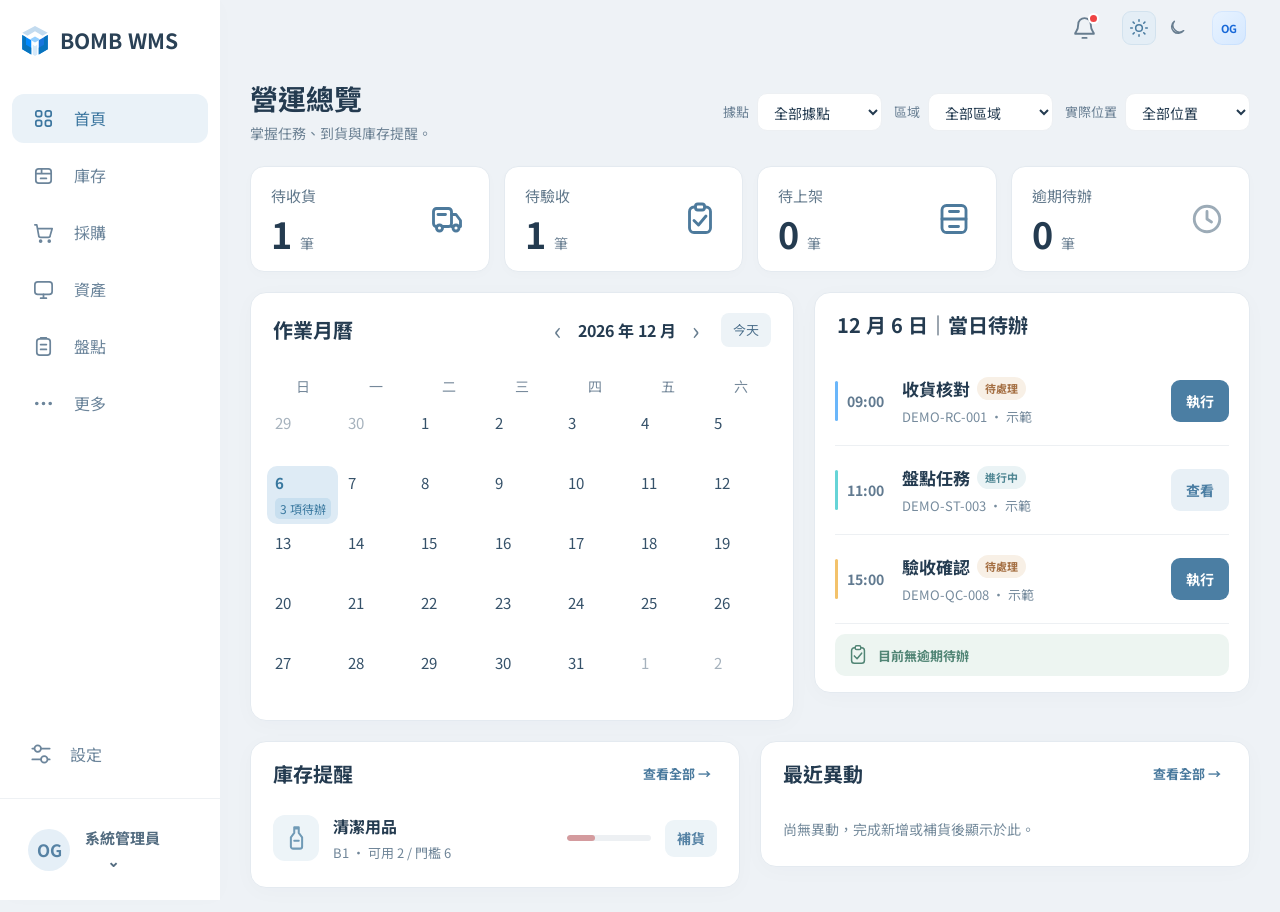
==== commit b676b184: "整理WMS完整檔案並統一首頁入口" ====
--- a/index.html
+++ b/index.html
@@ -1,3003 +1,12 @@
 <!doctype html>
-<html lang="zh-Hant" data-theme="light">
+<html lang="zh-Hant">
 <head>
 <meta charset="utf-8">
-<meta name="viewport" content="width=device-width, initial-scale=1">
-<meta name="theme-color" content="#f5f7fb">
-<title>BOMB WMS｜倉儲與資產管理系統</title>
-<link rel="stylesheet" href="assets/wms.css">
-
-<style>
-  /* 保留目前已完成的首頁與書籤樣式 */
-  #page-dashboard{--dash-surface:#fff;--dash-border:#e2e8f0;--dash-muted:#64748b;--dash-shadow:0 10px 28px rgba(25,42,75,.05)}
-  html[data-theme="dark"] #page-dashboard{--dash-surface:#171e29;--dash-border:#2d394b;--dash-muted:#9bb0cc;--dash-shadow:0 12px 30px rgba(0,0,0,.11)}
-  #page-dashboard .wms-dashboard-section-title{margin:24px 0 14px;display:flex;align-items:baseline;gap:12px;flex-wrap:wrap}
-  #page-dashboard .wms-dashboard-section-title h2{margin:0;font-size:18px;font-weight:750;letter-spacing:.02em}
-  #page-dashboard .wms-dashboard-section-title p{margin:0;color:var(--dash-muted);font-size:13px}
-  #page-dashboard .wms-dashboard-focus{display:grid;grid-template-columns:repeat(4,minmax(0,1fr));gap:16px;margin:0 0 26px}
-  #page-dashboard .wms-dashboard-focus .wms-kpi{--kpi-accent:#6275dc;--kpi-tint:rgba(98,117,220,.13);position:relative;isolation:isolate;min-width:0;min-height:150px;display:flex;flex-direction:column;justify-content:space-between;padding:19px 20px;border:1px solid var(--dash-border);border-radius:18px;background:linear-gradient(145deg,var(--kpi-tint),transparent 62%),var(--dash-surface);box-shadow:var(--dash-shadow);transition:transform .18s ease,box-shadow .18s ease}
-  #page-dashboard .wms-dashboard-focus .wms-kpi:hover{transform:translateY(-2px);box-shadow:0 16px 32px rgba(25,42,75,.12)}
-  #page-dashboard .wms-kpi--stocked{--kpi-accent:#1eaa78;--kpi-tint:rgba(30,170,120,.12)}
-  #page-dashboard .wms-kpi--inspection{--kpi-accent:#d8962d;--kpi-tint:rgba(216,150,45,.14)}
-  #page-dashboard .wms-kpi--order{--kpi-accent:#9970d8;--kpi-tint:rgba(153,112,216,.14)}
-  #page-dashboard .wms-kpi .stat-head{display:flex;align-items:center;justify-content:space-between;gap:8px}
-  #page-dashboard .wms-kpi .stat-label{font-size:14px;font-weight:650}
-  #page-dashboard .wms-kpi .stat-icon{display:grid;place-items:center;width:48px;height:48px;flex:0 0 48px;border:1px solid color-mix(in srgb,var(--kpi-accent) 18%,transparent);border-radius:14px;background:var(--kpi-tint);color:var(--kpi-accent)}
-  #page-dashboard .wms-kpi .stat-icon svg{display:block;width:26px;height:26px}
-  #page-dashboard .wms-kpi .stat-value{margin-top:8px;font-size:36px;line-height:1.1;font-weight:760;letter-spacing:-.035em}
-  #page-dashboard .wms-kpi .stat-note{margin-top:7px;color:var(--dash-muted);font-size:12px;line-height:1.45}
-  #page-dashboard .dashboard-grid>div{display:flex;flex-direction:column;gap:16px;min-width:0}
-  #page-dashboard .dashboard-grid>div>br{display:none}
-  #page-dashboard .dashboard-grid .card{overflow:hidden;border:1px solid var(--dash-border);border-radius:18px;background:var(--dash-surface);box-shadow:var(--dash-shadow)}
-  #page-dashboard .dashboard-grid .card-header{padding:17px 19px}
-  #page-dashboard .dashboard-grid .card-body{padding:18px 19px}
-  #page-dashboard .dashboard-grid .wms-card-footer{border-top:1px solid var(--dash-border)}
-  #page-dashboard .dashboard-grid .alert-list{display:grid;gap:9px}
-  #page-dashboard .dashboard-grid .alert-item{margin:0;border-radius:12px}
-  #page-dashboard .dashboard-grid .alert-icon{display:grid;place-items:center;flex:0 0 34px;width:34px;height:34px}
-  #page-dashboard .dashboard-grid .alert-icon svg{display:block;width:19px;height:19px}
-
-  .wms-book-nav{display:block!important;padding:10px 16px 0!important;background:transparent!important;border:0!important}
-  .wms-book-nav .sheet-tabs{display:flex!important;align-items:flex-end!important;min-height:66px;overflow-x:auto!important;overflow-y:hidden!important;scrollbar-width:thin;padding:11px 4px 0!important;gap:0!important}
-  .wms-book-nav .sheet-tab{--book-fill:#f8fafc;--book-line:#cad5e2;position:relative!important;isolation:isolate;display:flex!important;align-items:center;justify-content:center;flex:0 0 auto!important;min-width:163px;height:53px!important;margin:0 -19px 0 0!important;padding:0 32px 0 17px!important;background:transparent!important;border:0!important;border-radius:0!important;box-shadow:none!important;color:#4b5f75!important;font-size:14px!important;font-weight:650!important;white-space:nowrap;transform:none;transition:transform .16s ease,color .16s ease}
-  .wms-book-nav .sheet-tab:nth-child(1){z-index:7}
-  .wms-book-nav .sheet-tab:nth-child(2){z-index:6}
-  .wms-book-nav .sheet-tab:nth-child(3){z-index:5}
-  .wms-book-nav .sheet-tab:nth-child(4){z-index:4}
-  .wms-book-nav .sheet-tab:nth-child(5){z-index:3}
-  .wms-book-nav .sheet-tab:nth-child(6){z-index:2}
-  .wms-book-nav .sheet-tab:nth-child(7){z-index:1}
-  .wms-book-nav .sheet-tab:hover{--book-fill:#eaf3fc;transform:translateY(-2px)}
-  .wms-book-nav .sheet-tab::before,.wms-book-nav .sheet-tab::after{content:none!important;display:none!important}
-  .wms-book-nav .sheet-tab.active{--book-fill:#246da8;--book-line:#246da8;z-index:20!important;color:#fff!important;transform:translateY(-7px)}
-  .wms-book-nav .sheet-tab:focus-visible{outline:2px solid #38a4ee!important;outline-offset:-3px}
-  .wms-book-nav .sheet-tab .wms-book-shape{position:absolute;inset:0;width:100%;height:100%;pointer-events:none;filter:drop-shadow(0 1px 1px rgba(36,59,82,.11))}
-  .wms-book-nav .sheet-tab .wms-book-shape path{fill:var(--book-fill);stroke:var(--book-line);stroke-width:1.5;vector-effect:non-scaling-stroke}
-  .wms-book-nav .sheet-tab>span:not(.tab-icon){position:relative;z-index:1}
-  .wms-book-nav .sheet-subtabs{margin:0!important;padding:5px 10px!important;border:1px solid #dbe5ef;border-top:0;border-radius:0 0 10px 10px;background:#f6f9fc}
-  .wms-book-nav .sheet-subtabs[hidden],.wms-book-nav .sheet-children[hidden]{display:none!important}
-  .wms-book-nav .sheet-children{display:flex;align-items:center;flex-wrap:wrap;gap:4px}
-  .wms-book-nav .child-tab{border-radius:9px!important}
-  .wms-nav-favorites{display:flex;align-items:center;gap:6px;min-height:44px;padding:5px 10px;border:1px solid #dbe5ef;border-radius:0 0 10px 10px;background:#f6f9fc;overflow-x:auto;scrollbar-width:thin}
-  .wms-book-nav .sheet-subtabs:not([hidden])+.wms-nav-favorites{border-top:0}
-  .wms-nav-favorites>strong{flex:0 0 auto;margin-right:9px;color:#1267ad;font-size:13px}
-  .wms-nav-favorites button{flex:0 0 auto;padding:6px 11px;border:0;border-radius:8px;background:transparent;color:#526780;font:inherit;font-size:13px;cursor:pointer}
-  .wms-nav-favorites button:hover,.wms-nav-favorites button:focus-visible{background:#e5eef8;color:#1267ad}
-
-  #page-dashboard .wms-home-customize{border:1px solid var(--dash-border);border-radius:10px;background:var(--dash-surface);color:#256596;font-weight:650;cursor:pointer}
-  #page-dashboard .wms-dashboard-focus{margin-bottom:18px}
-  #page-dashboard .wms-scope-bar{display:flex;align-items:center;flex-wrap:wrap;gap:9px;margin:12px 0 20px}
-  #page-dashboard .wms-scope-bar strong{margin-right:4px}
-  #page-dashboard .wms-scope-field{
-  display:flex;
-  align-items:center;
-  gap:7px;
-  min-width:0;
-}
-
-#page-dashboard .wms-scope-field>span{
-  color:var(--dash-muted);
-  font-size:12px;
-  font-weight:600;
-  white-space:nowrap;
-}
-
-#page-dashboard .wms-scope-field select{
-  min-width:145px;
-  min-height:38px;
-  padding:7px 30px 7px 10px;
-  border:1px solid var(--dash-border);
-  border-radius:10px;
-  background:var(--dash-surface);
-  color:inherit;
-  font:inherit;
-  font-size:13px;
-}
-
-#page-dashboard .wms-scope-field select:focus-visible{
-  outline:2px solid #246da8;
-  outline-offset:2px;
-}
-
-@media(max-width:700px){
-  #page-dashboard .wms-scope-field{
-    flex:1 1 220px;
-  }
-
-  #page-dashboard .wms-scope-field select{
-    width:100%;
-  }
-}
-  #page-dashboard .wms-scope-bar button{padding:8px 14px;border:1px solid var(--dash-border);border-radius:10px;background:var(--dash-surface);color:inherit;font:inherit;cursor:pointer}
-  #page-dashboard .wms-scope-bar button.active{background:#246da8;border-color:#246da8;color:#fff}
-  #page-dashboard .wms-org-card{margin:0 0 18px;padding:17px 19px;border:1px solid var(--dash-border);border-radius:16px;background:var(--dash-surface);box-shadow:var(--dash-shadow)}
-  #page-dashboard .wms-org-card h2{margin:0 0 5px;font-size:17px}
-  #page-dashboard .wms-org-card>p{margin:0 0 13px;color:var(--dash-muted);font-size:13px}
-  #page-dashboard .wms-org-grid{display:grid;grid-template-columns:repeat(2,minmax(0,1fr));gap:12px}
-  #page-dashboard .wms-org-unit{padding:13px;border:1px solid var(--dash-border);border-radius:12px;min-width:0}
-  #page-dashboard .wms-org-unit[hidden]{display:none}
-  #page-dashboard .wms-org-unit h3{margin:0 0 8px;font-size:15px}
-  #page-dashboard .wms-org-place{margin:7px 0;line-height:1.55}
-  #page-dashboard .wms-org-place b{font-size:13px}
-  #page-dashboard .wms-org-place small{display:block;color:var(--dash-muted)}
-
-  #page-dashboard .wms-dashboard-workspace{display:grid;grid-template-columns:minmax(0,1.55fr) minmax(300px,1fr);gap:16px;align-items:start}
-  #page-dashboard .wms-dashboard-column{display:grid;gap:16px;min-width:0}
-  #page-dashboard .wms-dashboard-column .card{overflow:hidden;border:1px solid var(--dash-border);border-radius:16px;background:var(--dash-surface);box-shadow:var(--dash-shadow)}
-  #page-dashboard .wms-dashboard-column .card-header{padding:17px 19px}
-  #page-dashboard .wms-dashboard-column .card-body{padding:16px 19px}
-  #page-dashboard .wms-task-list{display:grid}
-  #page-dashboard .wms-task-row{display:grid;grid-template-columns:88px minmax(0,1fr) auto;align-items:center;gap:12px;min-height:62px;padding:10px 0;border-top:1px solid var(--dash-border)}
-  #page-dashboard .wms-task-row:first-child{border-top:0}
-  #page-dashboard .wms-task-detail{min-width:0;line-height:1.45;overflow-wrap:anywhere}
-  #page-dashboard .wms-task-tag{display:inline-flex;align-items:center;justify-content:center;min-height:30px;padding:4px 9px;border-radius:9px;font-size:12px;font-weight:700;white-space:nowrap}
-  #page-dashboard .wms-task-tag--inspection{background:#fff1de;color:#9c5b12}
-  #page-dashboard .wms-task-tag--order{background:#efe6fa;color:#7143a3}
-  #page-dashboard .wms-task-tag--stock{background:#fde7e9;color:#af3b4d}
-  #page-dashboard .wms-task-tag--asset{background:#e6eff9;color:#386794}
-  #page-dashboard .wms-task-row .wms-small-btn{white-space:nowrap}
-  #page-dashboard .wms-dashboard-column .status-list{display:grid;gap:15px}
-  #page-dashboard .wms-dashboard-column .quick-actions{display:grid;grid-template-columns:repeat(2,minmax(0,1fr));gap:8px}
-  #page-dashboard .wms-dashboard-column .quick-actions button{width:100%}
-  #page-dashboard .wms-dashboard-column .alert-item{margin:0}
-  #page-dashboard .wms-dashboard-column .alert-list{display:grid;gap:8px}
-
-  html[data-theme="dark"] .wms-book-nav .sheet-tab{--book-fill:#253449;--book-line:#41556e;color:#c3d4e8!important}
-  html[data-theme="dark"] .wms-book-nav .sheet-tab:hover{--book-fill:#324963}
-  html[data-theme="dark"] .wms-book-nav .sheet-tab.active{--book-fill:#3279b4;--book-line:#3279b4;color:#fff!important}
-  html[data-theme="dark"] .wms-book-nav .sheet-subtabs,html[data-theme="dark"] .wms-nav-favorites{background:#202e40;border-color:#35485d}
-  html[data-theme="dark"] .wms-nav-favorites>strong{color:#8cc6fb}
-  html[data-theme="dark"] .wms-nav-favorites button{color:#c3d4e8}
-  html[data-theme="dark"] .wms-nav-favorites button:hover,html[data-theme="dark"] .wms-nav-favorites button:focus-visible{background:#304761;color:#fff}
-  html[data-theme="dark"] #page-dashboard .wms-home-customize{color:#a2d4ff}
-  html[data-theme="dark"] #page-dashboard .wms-task-tag--inspection{background:#4b3826;color:#f4bf73}
-  html[data-theme="dark"] #page-dashboard .wms-task-tag--order{background:#3b3157;color:#d1b8ff}
-  html[data-theme="dark"] #page-dashboard .wms-task-tag--stock{background:#512d38;color:#ffabb3}
-  html[data-theme="dark"] #page-dashboard .wms-task-tag--asset{background:#263e56;color:#a6cfff}
-
-  .wms-customize-grid{display:grid;grid-template-columns:repeat(2,minmax(0,1fr));gap:8px 15px;margin:8px 0 15px}
-  .wms-customize-grid label{display:flex;align-items:center;gap:8px;padding:8px 10px;border:1px solid #dbe5ef;border-radius:9px;cursor:pointer}
-  .wms-customize-grid input{width:17px;height:17px;accent-color:#1267ad}
-  #page-dashboard .wms-favorites-list{display:flex;flex-wrap:wrap;gap:8px}
-  #page-dashboard .wms-favorites-list button{padding:9px 12px;border:1px solid var(--dash-border);border-radius:10px;background:var(--dash-surface);color:inherit;font:inherit;cursor:pointer}
-  #page-dashboard .wms-favorites-list button:hover{border-color:#3279b4;color:#3279b4}
-  #page-dashboard .wms-dashboard-workspace.is-single{grid-template-columns:minmax(0,1fr)}
-  .wms-layout-list{display:grid;gap:8px;margin:8px 0 18px}
-  .wms-layout-row{display:flex;align-items:center;gap:8px;padding:9px 10px;border:1px solid #dbe5ef;border-radius:10px}
-  .wms-layout-row>label{display:flex;align-items:center;gap:8px;flex:1;min-width:0;font-weight:600}
-  .wms-layout-row input{width:17px;height:17px;accent-color:#1267ad}
-  .wms-layout-row select,.wms-layout-row button{border:1px solid #cbd9e8;border-radius:8px;background:var(--dash-surface,#fff);color:inherit;padding:6px;cursor:pointer}
-  .wms-layout-row button{min-width:34px}
-  .wms-layout-row button:disabled{opacity:.4;cursor:default}
-  html[data-theme="dark"] .wms-layout-row{border-color:#41556e}
-
-  @media(max-width:1000px){
-    #page-dashboard .wms-dashboard-focus{grid-template-columns:repeat(2,minmax(0,1fr))}
-  }
-  @media(max-width:900px){
-    #page-dashboard .wms-dashboard-workspace{grid-template-columns:1fr}
-  }
-  @media(max-width:700px){
-    #page-dashboard .wms-org-grid{grid-template-columns:1fr}
-  }
-  @media(max-width:600px){
-    .wms-book-nav{padding:6px 8px 0!important}
-    .wms-book-nav .sheet-tab{min-width:147px;height:48px!important;font-size:13px!important}
-    #page-dashboard .wms-task-row{grid-template-columns:80px minmax(0,1fr)}
-    #page-dashboard .wms-task-row .wms-small-btn{grid-column:2;justify-self:start}
-    .wms-customize-grid{grid-template-columns:1fr}
-  }
-  @media(max-width:520px){
-    #page-dashboard .wms-dashboard-focus{gap:10px}
-    #page-dashboard .wms-dashboard-focus .wms-kpi{min-height:136px;padding:14px}
-    #page-dashboard .wms-kpi .stat-value{font-size:30px}
-    #page-dashboard .wms-kpi .stat-label{font-size:13px}
-    .wms-layout-row{flex-wrap:wrap}
-    .wms-layout-row>label{flex-basis:100%}
-  }
-
-  /* SaaS Navbar：跟隨現有 data-theme 與底部主題切換 JS */
-  .topbar.wms-saas-navbar{
-    --nav-glass:rgba(255,255,255,.82);
-    --nav-border:rgba(148,163,184,.22);
-    --nav-text:#213247;
-    --nav-muted:#718197;
-    --nav-field:rgba(241,245,249,.86);
-    --nav-hover:rgba(226,235,244,.82);
-    --nav-accent:#246da8;
-    --nav-account:rgba(255,255,255,.9);
-    --nav-panel:#fff;
-    --nav-shadow:0 8px 30px rgba(30,48,72,.055);
-    box-sizing:border-box;
-    position:sticky;
-    top:0;
-    z-index:50;
-    display:flex;
-    align-items:center;
-    justify-content:space-between;
-    gap:24px;
-    width:100%;
-    min-height:88px;
-    height:auto;
-    padding:16px 28px;
-    border:0;
-    border-bottom:1px solid var(--nav-border);
-    border-radius:0;
-    background:var(--nav-glass);
-    color:var(--nav-text);
-    box-shadow:var(--nav-shadow);
-    -webkit-backdrop-filter:blur(20px) saturate(150%);
-    backdrop-filter:blur(20px) saturate(150%);
-    transition:background-color .2s ease,border-color .2s ease;
-  }
-
-  html[data-theme="dark"] .topbar.wms-saas-navbar{
-    --nav-glass:rgba(18,27,40,.84);
-    --nav-border:rgba(148,163,184,.16);
-    --nav-text:#e8eef7;
-    --nav-muted:#9aabc0;
-    --nav-field:rgba(34,47,65,.84);
-    --nav-hover:rgba(50,69,91,.8);
-    --nav-accent:#8fc7f5;
-    --nav-account:rgba(34,47,65,.88);
-    --nav-panel:#1c293b;
-    --nav-shadow:0 8px 30px rgba(0,0,0,.16);
-  }
-
-  .wms-saas-navbar .topbar-left{
-    display:flex;
-    align-items:center;
-    flex:0 0 auto;
-    min-width:0;
-    gap:0;
-  }
-
-  .wms-saas-navbar .brand{
-    display:flex;
-    align-items:center;
-    gap:12px;
-    margin:0;
-  }
-
-  .wms-saas-navbar .brand-mark{
-    display:grid;
-    place-items:center;
-    flex:0 0 44px;
-    width:44px;
-    height:44px;
-    border:1px solid rgba(255,255,255,.2);
-    border-radius:13px;
-    background:linear-gradient(145deg,#3384bd,#20577e);
-    color:#fff;
-    box-shadow:0 5px 12px rgba(36,109,168,.18),inset 0 1px 0 rgba(255,255,255,.18);
-    font-size:24px;
-    font-weight:800;
-    line-height:1;
-  }
-
-  .wms-saas-navbar .brand-text{
-    display:flex;
-    flex-direction:column;
-    gap:4px;
-    min-width:0;
-  }
-
-  .wms-saas-navbar .brand-text strong{
-    color:var(--nav-text);
-    font-size:19px;
-    font-weight:800;
-    line-height:1.2;
-    letter-spacing:.025em;
-    white-space:nowrap;
-  }
-
-  .wms-saas-navbar .brand-text>span{
-    color:var(--nav-muted);
-    font-size:11px;
-    font-weight:500;
-    line-height:1.3;
-    letter-spacing:.035em;
-    white-space:nowrap;
-  }
-
-  .wms-navbar-search{
-    box-sizing:border-box;
-    display:flex;
-    align-items:center;
-    flex:1 1 320px;
-    gap:10px;
-    width:100%;
-    max-width:460px;
-    min-width:120px;
-    height:44px;
-    margin:0 auto;
-    padding:0 14px;
-    border:1px solid var(--nav-border);
-    border-radius:13px;
-    background:var(--nav-field);
-    color:var(--nav-muted);
-    box-shadow:inset 0 1px 2px rgba(15,23,42,.025);
-    transition:border-color .18s ease,box-shadow .18s ease;
-  }
-
-  .wms-navbar-search:focus-within{
-    border-color:var(--nav-accent);
-    box-shadow:0 0 0 3px rgba(69,145,201,.14);
-  }
-
-  .wms-navbar-search>svg{
-    display:block;
-    flex:0 0 19px;
-    width:19px;
-    height:19px;
-    pointer-events:none;
-  }
-
-  .wms-navbar-search input{
-    box-sizing:border-box;
-    flex:1;
-    width:100%;
-    min-width:0;
-    height:100%;
-    margin:0;
-    padding:0;
-    border:0;
-    border-radius:0;
-    outline:none;
-    background:transparent;
-    color:var(--nav-text);
-    box-shadow:none;
-    font:inherit;
-    font-size:13px;
-  }
-
-  .wms-navbar-search input::placeholder{
-    color:var(--nav-muted);
-    opacity:1;
-  }
-
-  .wms-saas-navbar .topbar-right{
-    display:flex;
-    align-items:center;
-    justify-content:flex-end;
-    flex:0 0 auto;
-    gap:10px;
-    margin:0;
-  }
-
-  .wms-saas-navbar .icon-btn{
-    box-sizing:border-box;
-    position:relative;
-    display:grid;
-    place-items:center;
-    flex:0 0 42px;
-    width:42px;
-    height:42px;
-    min-width:42px;
-    margin:0;
-    padding:0;
-    border:1px solid transparent;
-    border-radius:12px;
-    background:transparent;
-    color:var(--nav-muted);
-    box-shadow:none;
-    font-size:23px;
-    line-height:1;
-    cursor:pointer;
-    transition:background-color .18s ease,color .18s ease;
-  }
-
-  .wms-saas-navbar .icon-btn:hover{
-    background:var(--nav-hover);
-    color:var(--nav-text);
-  }
-
-  .wms-saas-navbar .icon-btn svg{
-    display:block;
-    width:21px;
-    height:21px;
-  }
-
-  .wms-saas-navbar .notification-dot{
-    position:absolute;
-    top:8px;
-    right:9px;
-    width:6px;
-    height:6px;
-    border:2px solid var(--nav-panel);
-    border-radius:50%;
-    background:#e66e6e;
-    box-shadow:none;
-  }
-
-  .wms-saas-navbar .account-area{
-    position:relative;
-    flex:0 0 auto;
-    margin:0 0 0 4px;
-  }
-
-  .wms-saas-navbar .account-trigger{
-    box-sizing:border-box;
-    display:flex;
-    align-items:center;
-    gap:10px;
-    min-height:48px;
-    margin:0;
-    padding:5px 12px 5px 6px;
-    border:1px solid var(--nav-border);
-    border-radius:999px;
-    background:var(--nav-account);
-    color:var(--nav-text);
-    box-shadow:0 3px 10px rgba(15,23,42,.035);
-    font:inherit;
-    cursor:pointer;
-    transition:border-color .18s ease,background-color .18s ease;
-  }
-
-  .wms-saas-navbar .account-trigger:hover,
-  .wms-saas-navbar .account-trigger[aria-expanded="true"]{
-    border-color:var(--nav-accent);
-    background:var(--nav-field);
-  }
-
-  .wms-saas-navbar .wms-account-avatar{
-    display:grid;
-    place-items:center;
-    flex:0 0 36px;
-    width:36px;
-    height:36px;
-    border:1px solid rgba(60,130,183,.18);
-    border-radius:50%;
-    background:linear-gradient(145deg,#edf5fb,#d9e9f5);
-    color:#285d83;
-    font-size:12px;
-    font-weight:800;
-    letter-spacing:.025em;
-  }
-
-  html[data-theme="dark"] .wms-saas-navbar .wms-account-avatar{
-    border-color:rgba(143,199,245,.2);
-    background:linear-gradient(145deg,#2f4a65,#243a50);
-    color:#b5dcfb;
-  }
-
-  .wms-saas-navbar .wms-account-info{
-    display:flex;
-    flex-direction:column;
-    align-items:flex-start;
-    gap:3px;
-    min-width:64px;
-    line-height:1.15;
-  }
-
-  .wms-saas-navbar .wms-account-info strong{
-    color:var(--nav-text);
-    font-size:13px;
-    font-weight:750;
-  }
-
-  .wms-saas-navbar .account-role{
-    display:block;
-    margin:0;
-    padding:0;
-    border:0;
-    border-radius:0;
-    background:transparent;
-    color:var(--nav-muted);
-    font-size:10px;
-    font-weight:500;
-    white-space:nowrap;
-  }
-
-  .wms-saas-navbar .wms-account-chevron{
-    display:block;
-    flex:0 0 14px;
-    width:14px;
-    height:14px;
-    color:var(--nav-muted);
-    transition:transform .18s ease;
-  }
-
-  .wms-saas-navbar .account-trigger[aria-expanded="true"] .wms-account-chevron{
-    transform:rotate(180deg);
-  }
-
-  .wms-saas-navbar .account-panel{
-    box-sizing:border-box;
-    position:absolute;
-    top:calc(100% + 12px);
-    right:0;
-    left:auto;
-    z-index:60;
-    display:flex;
-    flex-direction:column;
-    gap:7px;
-    width:240px;
-    max-width:calc(100vw - 24px);
-    padding:18px;
-    border:1px solid var(--nav-border);
-    border-radius:16px;
-    background:var(--nav-panel);
-    color:var(--nav-text);
-    box-shadow:0 16px 40px rgba(15,23,42,.16);
-  }
-
-  .wms-saas-navbar .account-panel[hidden]{
-    display:none!important;
-  }
-
-  .wms-saas-navbar .account-panel>strong{
-    font-size:15px;
-  }
-
-  .wms-saas-navbar .account-panel>span,
-  .wms-saas-navbar .account-panel>p{
-    margin:0;
-    color:var(--nav-muted);
-    font-size:12px;
-    line-height:1.6;
-  }
-
-  .wms-saas-navbar button:focus-visible{
-    outline:2px solid var(--nav-accent);
-    outline-offset:3px;
-  }
-
-  @media(max-width:1050px){
-    .topbar.wms-saas-navbar{gap:16px;padding:14px 20px}
-    .wms-navbar-search{max-width:360px}
-    .wms-saas-navbar .topbar-right{gap:6px}
-  }
-
-  @media(max-width:760px){
-    .topbar.wms-saas-navbar{
-      flex-wrap:wrap;
-      gap:12px;
-      padding:13px 16px;
-    }
-    .wms-saas-navbar .topbar-left{flex:1}
-    .wms-saas-navbar .topbar-right{margin-left:auto}
-    .wms-navbar-search{
-      order:3;
-      flex-basis:100%;
-      max-width:none;
-      height:42px;
-    }
-    .wms-saas-navbar .brand-text strong{font-size:17px}
-    .wms-saas-navbar .brand-text>span{font-size:10px}
-  }
-
-  @media(max-width:430px){
-    .topbar.wms-saas-navbar{gap:10px;padding:12px}
-    .wms-saas-navbar .brand{gap:8px}
-    .wms-saas-navbar .brand-mark{flex-basis:36px;width:36px;height:36px;border-radius:11px;font-size:21px}
-    .wms-saas-navbar .brand-text strong{font-size:15px}
-    .wms-saas-navbar .brand-text>span{display:none}
-    .wms-saas-navbar .topbar-right{gap:2px}
-    .wms-saas-navbar .icon-btn{flex-basis:36px;width:36px;height:36px;min-width:36px}
-    .wms-saas-navbar .account-area{margin-left:2px}
-    .wms-saas-navbar .account-trigger{gap:6px;min-height:42px;padding:4px 8px 4px 4px}
-    .wms-saas-navbar .wms-account-avatar{flex-basis:30px;width:30px;height:30px;font-size:10px}
-    .wms-saas-navbar .wms-account-info{min-width:0}
-    .wms-saas-navbar .wms-account-info strong{font-size:12px}
-    .wms-saas-navbar .account-role{font-size:9px}
-    .wms-saas-navbar .wms-account-chevron{display:none}
-  }
-
-  @media(prefers-reduced-motion:reduce){
-    #page-dashboard .wms-dashboard-focus .wms-kpi,
-    .wms-book-nav .sheet-tab,
-    .topbar.wms-saas-navbar,
-    .wms-navbar-search,
-    .wms-saas-navbar .icon-btn,
-    .wms-saas-navbar .account-trigger,
-    .wms-saas-navbar .wms-account-chevron{transition:none}
-  }
-  /* 首頁直接配置與自訂視窗 */
-  :root{--home-panel:#fff;--home-field:#f4f7fa;--home-line:#dce5ee;--home-ink:#263b50;--home-muted:#657c92;--home-accent:#246da8;--home-tint:#eaf3fb;--home-scroll:#a5b6c7}
-  html[data-theme="dark"]{--home-panel:#192534;--home-field:#223246;--home-line:#35495f;--home-ink:#e0ebf8;--home-muted:#a4b7ce;--home-accent:#9cd0fa;--home-tint:#253f58;--home-scroll:#536d86}
-  #page-dashboard .wms-home-arrange{display:flex;align-items:center;justify-content:space-between;flex-wrap:wrap;gap:12px;margin:20px 0 12px;color:var(--home-muted);font-size:13px}
-  #page-dashboard .wms-home-arrange p{margin:0;line-height:1.6}
-  #page-dashboard .wms-home-arrange select,#page-dashboard .wms-widget-kind{font:inherit;color:var(--home-ink);background:var(--home-field);border:1px solid var(--home-line);border-radius:9px;padding:8px 10px;max-width:100%}
-  #page-dashboard .wms-dashboard-column{min-height:100px;padding:4px;border-radius:16px;transition:background .15s ease}
-  #page-dashboard .wms-dashboard-column.is-drop-column{background:var(--home-tint);outline:2px dashed var(--home-accent);outline-offset:2px}
-  #page-dashboard .wms-home-widget{position:relative;overflow:visible;border-radius:16px;background:var(--home-panel);border:1px solid var(--home-line);box-shadow:var(--dash-shadow);min-width:0}
-  #page-dashboard .wms-home-widget>.card{border:0;box-shadow:none;border-radius:16px;background:var(--home-panel)}
-  #page-dashboard .wms-home-widget>.card .card-header{padding-top:0}
-  #page-dashboard .wms-home-widget>.card .card-header h2{display:none}
-  #page-dashboard .wms-widget-tools{display:flex;align-items:center;gap:8px;padding:12px 14px 10px;color:var(--home-ink)}
-  #page-dashboard .wms-widget-tools button{display:grid;place-items:center;min-width:32px;height:32px;padding:0 7px;border:1px solid transparent;border-radius:8px;background:transparent;color:var(--home-muted);font:inherit;cursor:pointer}
-  #page-dashboard .wms-widget-tools button:hover{background:var(--home-tint);color:var(--home-accent)}
-  #page-dashboard .wms-widget-tools button:focus-visible,#page-dashboard .wms-widget-tools select:focus-visible{outline:2px solid var(--home-accent);outline-offset:2px}
-  #page-dashboard .wms-widget-tools [data-home-drag]{cursor:grab;touch-action:none;font-size:20px;letter-spacing:-2px}
-  #page-dashboard .wms-widget-tools [data-home-drag]:active{cursor:grabbing}
-  #page-dashboard .wms-widget-kind{flex:1;min-width:0;font-size:14px;font-weight:700;background:transparent;border-color:transparent;padding-left:2px}
-  #page-dashboard .wms-widget-menu{position:relative;flex:0 0 auto}
-  #page-dashboard .wms-widget-menu>summary{display:grid;place-items:center;width:32px;height:32px;border-radius:8px;list-style:none;cursor:pointer;font-weight:800;letter-spacing:2px}
-  #page-dashboard .wms-widget-menu>summary::-webkit-details-marker{display:none}
-  #page-dashboard .wms-widget-menu[open]>summary,#page-dashboard .wms-widget-menu>summary:hover{background:var(--home-tint);color:var(--home-accent)}
-  #page-dashboard .wms-widget-menu>div{position:absolute;top:38px;right:0;z-index:10;display:grid;gap:3px;width:154px;padding:6px;border:1px solid var(--home-line);border-radius:12px;background:var(--home-panel);box-shadow:0 12px 28px rgba(0,0,0,.16)}
-  #page-dashboard .wms-widget-menu>div button{display:block;text-align:left;width:100%;height:auto;padding:9px 10px;font-size:13px}
-  #page-dashboard .wms-home-widget.is-dragging{opacity:.45}
-  #page-dashboard .wms-home-widget.is-drop-before::before{content:"";position:absolute;top:-10px;left:0;right:0;height:3px;border-radius:4px;background:var(--home-accent)}
-  #page-dashboard .wms-empty-column{padding:24px 12px;text-align:center;border:1px dashed var(--home-line);border-radius:14px;color:var(--home-muted);font-size:13px}
-  #wmsDialog:has(.wms-home-editor){box-sizing:border-box;width:min(680px,calc(100vw - 28px));max-height:calc(100dvh - 40px);padding:0;border:1px solid var(--home-line);border-radius:20px;background:var(--home-panel);color:var(--home-ink);box-shadow:0 24px 80px rgba(0,0,0,.3);overflow:auto;scrollbar-width:thin;scrollbar-color:var(--home-scroll) transparent;color-scheme:light}
-  html[data-theme="dark"] #wmsDialog:has(.wms-home-editor){color-scheme:dark}
-  #wmsDialog:has(.wms-home-editor)::backdrop{background:rgba(9,18,30,.5);backdrop-filter:blur(5px)}
-  #wmsDialog:has(.wms-home-editor)::-webkit-scrollbar{width:6px}
-  #wmsDialog:has(.wms-home-editor)::-webkit-scrollbar-thumb{background:var(--home-scroll);border-radius:8px}
-  #wmsDialog .wms-home-editor{padding:24px}
-  #wmsDialog .wms-home-editor h2{margin:0 0 8px;font-size:21px}
-  #wmsDialog .wms-home-editor h3{margin:24px 0 12px;font-size:15px;color:var(--home-ink)}
-  #wmsDialog .wms-home-editor p{color:var(--home-muted);font-size:13px;line-height:1.7}
-  #wmsDialog .wms-home-editor .wms-layout-row{padding:12px;background:var(--home-field);border-color:var(--home-line);gap:8px}
-  #wmsDialog .wms-home-editor .wms-layout-row label{font-size:14px;color:var(--home-ink)}
-  #wmsDialog .wms-home-editor input[type="checkbox"]{width:17px;height:17px;accent-color:#3384bd;flex-shrink:0;cursor:pointer}
-  #wmsDialog .wms-home-editor .wms-layout-row select,#wmsDialog .wms-home-editor .wms-layout-row button{box-sizing:border-box;height:34px;background:var(--home-panel);border:1px solid var(--home-line);color:var(--home-ink);padding:5px 9px;font:inherit;font-size:13px}
-  #wmsDialog .wms-home-editor .wms-layout-row button:hover:not(:disabled){background:var(--home-tint);border-color:var(--home-accent)}
-  #wmsDialog .wms-home-editor .wms-layout-row button:disabled{opacity:.35}
-  #wmsDialog .wms-home-editor .wms-customize-grid{gap:9px}
-  #wmsDialog .wms-home-editor .wms-customize-grid label{border-color:var(--home-line);padding:12px;background:var(--home-field);color:var(--home-ink);font-size:14px}
-  #wmsDialog .wms-home-editor .wms-customize-grid label:has(input:checked){border-color:var(--home-accent);background:var(--home-tint)}
-  #wmsDialog .wms-home-editor .wms-dialog-actions{display:flex;justify-content:flex-end;gap:10px;padding-top:16px;margin-top:20px;border-top:1px solid var(--home-line)}
-  #wmsDialog .wms-home-editor .wms-dialog-actions .btn{padding:9px 20px;border-radius:10px;background:var(--home-field);border:1px solid var(--home-line);color:var(--home-ink)}
-  #wmsDialog .wms-home-editor .wms-dialog-actions .btn-primary{background:#246da8;border-color:#246da8;color:#fff}
-  #wmsDialog .wms-home-editor #formError{color:#d95765}
-  @media(max-width:900px){#page-dashboard .wms-dashboard-workspace{grid-template-columns:1fr}#page-dashboard .wms-empty-column{padding:14px}#page-dashboard .wms-dashboard-column:has(>.wms-empty-column){min-height:0}}
-  @media(max-width:520px){#wmsDialog .wms-home-editor{padding:18px}#wmsDialog .wms-home-editor .wms-layout-row>label{flex-basis:100%}#wmsDialog .wms-home-editor .wms-layout-row select{flex:1}#page-dashboard .wms-home-arrange select{width:100%}}
-  @media(prefers-reduced-motion:reduce){#page-dashboard .wms-dashboard-column{transition:none}}
-
-  /* 全站原生控制項：包含展開的下拉選單與日期選擇器 */
-  html{color-scheme:light}
-  html[data-theme="dark"]{color-scheme:dark}
-  .app select,.wms-dialog select{color-scheme:inherit}
-  .app select option,.app select optgroup,.wms-dialog select option,.wms-dialog select optgroup{background:var(--home-panel);color:var(--home-ink)}
-  .app input:not([type="checkbox"]):not([type="radio"]),.app select,.app textarea{color:var(--home-ink)}
-  .app .item-toolbar input,.app .item-toolbar select{background:var(--home-field);border-color:var(--home-line)}
-  .app input::placeholder,.app textarea::placeholder{color:var(--home-muted);opacity:1}
-  #page-dashboard .wms-widget-menu>summary:focus-visible{outline:2px solid var(--home-accent);outline-offset:2px}
-  #page-dashboard .wms-home-arrange select:disabled{opacity:.65;cursor:default}
-
-  /* 所有 WMS 作業視窗共用同一組主題與表單樣式 */
-  #wmsDialog{box-sizing:border-box;width:min(680px,calc(100vw - 28px));max-width:calc(100vw - 28px);max-height:calc(100dvh - 40px);margin:auto;padding:0;border:1px solid var(--home-line);border-radius:20px;background:var(--home-panel);color:var(--home-ink);box-shadow:0 24px 80px rgba(0,0,0,.3);overflow:auto;scrollbar-width:thin;scrollbar-color:var(--home-scroll) transparent;color-scheme:light}
-  html[data-theme="dark"] #wmsDialog{color-scheme:dark}
-  #wmsDialog::backdrop{background:rgba(9,18,30,.5);backdrop-filter:blur(5px)}
-  #wmsDialog::-webkit-scrollbar{width:6px;height:6px}
-  #wmsDialog::-webkit-scrollbar-thumb{background:var(--home-scroll);border-radius:8px}
-  #wmsDialog #wmsForm{box-sizing:border-box;padding:24px;margin:0;min-width:0}
-  #wmsDialog #wmsForm h2{margin:0 0 20px;color:var(--home-ink);font-size:21px;line-height:1.4;overflow-wrap:anywhere}
-  #wmsDialog #wmsForm h3{color:var(--home-ink)}
-  #wmsDialog .wms-form-grid{display:grid;grid-template-columns:repeat(2,minmax(0,1fr));gap:16px}
-  #wmsDialog .wms-field{display:flex;flex-direction:column;gap:8px;min-width:0;margin:0;color:var(--home-ink);font-size:13px;font-weight:600}
-  #wmsDialog .wms-field>span{line-height:1.5;overflow-wrap:anywhere}
-  #wmsDialog input:not([type="checkbox"]):not([type="radio"]),#wmsDialog select,#wmsDialog textarea{box-sizing:border-box;width:100%;min-width:0;min-height:42px;padding:10px 12px;border:1px solid var(--home-line);border-radius:10px;background:var(--home-field);color:var(--home-ink);box-shadow:none;font:inherit;font-size:14px;line-height:1.4;color-scheme:inherit}
-  #wmsDialog textarea{min-height:100px;resize:vertical}
-  #wmsDialog input::placeholder,#wmsDialog textarea::placeholder{color:var(--home-muted);opacity:1}
-  #wmsDialog input:focus-visible,#wmsDialog select:focus-visible,#wmsDialog textarea:focus-visible{outline:2px solid var(--home-accent);outline-offset:2px;border-color:var(--home-accent)}
-  #wmsDialog .wms-dialog-actions{display:flex;justify-content:flex-end;flex-wrap:wrap;gap:10px;padding-top:18px;margin-top:24px;border-top:1px solid var(--home-line)}
-  #wmsDialog .wms-dialog-actions .btn{min-height:40px;padding:9px 20px;border:1px solid var(--home-line);border-radius:10px;background:var(--home-field);color:var(--home-ink);font:inherit;font-size:14px;cursor:pointer}
-  #wmsDialog .wms-dialog-actions .btn:hover{background:var(--home-tint)}
-  #wmsDialog .wms-dialog-actions .btn-primary{background:#246da8;border-color:#246da8;color:#fff}
-  #wmsDialog .wms-dialog-actions .btn-primary:hover{background:#1e5e93}
-  #wmsDialog button:focus-visible{outline:2px solid var(--home-accent);outline-offset:2px}
-  #wmsDialog #formError{margin:14px 0 0;color:#b83249;font-size:13px;line-height:1.6}
-  html[data-theme="dark"] #wmsDialog #formError{color:#ff9baa}
-  #wmsDialog .wms-home-editor .wms-layout-row select{width:auto;min-height:34px}
-  #wmsDialog .wms-home-editor .wms-layout-row button{min-height:34px}
-  @media(max-width:520px){#wmsDialog #wmsForm{padding:18px}#wmsDialog .wms-form-grid{grid-template-columns:1fr}#wmsDialog .wms-home-editor .wms-layout-row select{flex:1}}
-
-  /* 拖曳方向、底部落點與流暢回饋 */
-  html.wms-drag-active,html.wms-drag-active *{cursor:grabbing!important;user-select:none!important}
-  html.wms-drag-active{scroll-behavior:auto!important}
-  #page-dashboard .wms-home-widget.is-dragging{opacity:.32;outline:1px dashed var(--home-accent)}
-  #page-dashboard .wms-home-widget.is-drop-after::after{content:"";position:absolute;bottom:-10px;left:0;right:0;height:3px;border-radius:4px;background:var(--home-accent);pointer-events:none}
-  #page-dashboard .wms-home-widget.is-drop-before::before{pointer-events:none}
-  #page-dashboard .wms-dashboard-column{padding-bottom:32px}
-  #page-dashboard .wms-drag-preview{position:fixed;top:0;left:0;z-index:1000;display:flex;flex-direction:column;gap:6px;max-width:260px;padding:14px 18px;border:1px solid var(--home-accent);border-radius:12px;background:var(--home-panel);color:var(--home-ink);box-shadow:0 14px 35px rgba(0,0,0,.22);pointer-events:none;will-change:transform}
-  #page-dashboard .wms-drag-preview strong{font-size:14px}
-  #page-dashboard .wms-drag-preview span{font-size:12px;color:var(--home-muted)}
-
-  #page-dashboard .wms-home-widget{display:flex;flex-direction:column;max-width:100%;box-sizing:border-box;padding-bottom:12px}
-  #page-dashboard .wms-widget-tools{flex:0 0 auto}
-  #page-dashboard .wms-home-widget>.card{min-width:0}
-  #page-dashboard .wms-home-widget.is-sized>.card,#page-dashboard .wms-home-widget.is-expanded>.card{flex:1;min-height:0;overflow:auto;scrollbar-width:thin;scrollbar-color:var(--home-scroll) transparent}
-  #page-dashboard .wms-widget-resize{position:absolute;bottom:3px;right:4px;display:grid;place-items:center;width:24px;height:24px;padding:0;border:0;border-radius:6px;background:transparent;color:var(--home-muted);font-size:15px;cursor:nwse-resize;touch-action:none;z-index:2}
-  #page-dashboard .wms-widget-resize:hover{background:var(--home-tint);color:var(--home-accent)}
-  #page-dashboard .wms-widget-resize:focus-visible{outline:2px solid var(--home-accent)}
-  #page-dashboard .wms-home-widget.is-expanded{position:fixed;top:var(--expanded-top,100px);bottom:20px;left:20px;right:20px;z-index:80;width:auto!important;height:auto!important;max-width:none;box-shadow:0 0 0 100vmax rgba(5,12,22,.5),0 20px 60px rgba(0,0,0,.25)}
-  #page-dashboard .wms-home-widget.is-collapsed{height:auto!important}
-  #page-dashboard .wms-home-widget.is-collapsed>.card,#page-dashboard .wms-home-widget.is-collapsed>.wms-widget-resize,#page-dashboard .wms-home-widget.is-expanded>.wms-widget-resize{display:none}
-  html.wms-resize-active,html.wms-resize-active *{cursor:nwse-resize!important;user-select:none!important}
-  @media(max-width:520px){#page-dashboard .wms-home-widget.is-expanded{left:10px;right:10px;bottom:10px}}
-
-</style>
-
-<style id="wms-integration-style">
-.page-view tr[hidden]{display:none!important}
-.wms-unit-bar{display:flex;align-items:center;gap:8px;flex-wrap:wrap;margin:12px 0 18px;padding:12px 16px;border:1px solid var(--home-line);border-radius:14px;background:var(--home-panel);color:var(--home-ink)}
-.wms-unit-bar select{padding:8px 12px;border-radius:9px;border:1px solid var(--home-line);background:var(--home-field);color:var(--home-ink);font:inherit}.wms-unit-bar small{color:var(--home-muted)}
-.wms-work-summary{display:grid;grid-template-columns:repeat(auto-fit,minmax(155px,1fr));gap:12px;margin:14px 0 20px}.wms-work-summary article{padding:16px;border:1px solid var(--home-line);background:var(--home-panel);border-radius:14px;color:var(--home-ink)}.wms-work-summary strong{display:block;font-size:27px;margin:8px 0}.wms-work-summary small{color:var(--home-muted)}
-.wms-count-grid{display:grid;grid-template-columns:repeat(auto-fit,minmax(220px,1fr));gap:12px;max-height:55vh;overflow:auto;padding:8px 2px}.wms-count-item{padding:14px;border:1px solid var(--home-line);border-radius:12px;background:var(--home-panel);color:var(--home-ink)}.wms-count-item input{width:100%;box-sizing:border-box;min-height:44px;margin-top:8px;background:var(--home-field);border:1px solid var(--home-line);border-radius:9px;padding:8px;color:var(--home-ink);font:inherit}.wms-count-item small{display:block;margin:6px 0;color:var(--home-muted)}
-.wms-work-note{padding:12px 16px;border-radius:12px;line-height:1.7;background:var(--home-tint);color:var(--home-ink);margin:12px 0}.wms-work-note p{margin:0}.wms-work-note .btn{margin:5px 5px 0 0}#wmsDialog textarea{box-sizing:border-box;width:100%;min-height:120px;padding:10px;background:var(--home-field);border:1px solid var(--home-line);color:var(--home-ink);border-radius:9px;font:inherit}.wms-form-grid .wms-field{min-width:0}
-</style>
-
-<style id="wms-freecanvas-style">
-#page-dashboard .wms-free-canvas{position:relative;display:block;min-height:260px;isolation:isolate;border-radius:16px}
-#page-dashboard .wms-free-canvas>.wms-home-widget{position:absolute;min-width:220px;max-width:100%;margin:0;transition:none}
-#page-dashboard .wms-widget-kind{display:block;white-space:nowrap;overflow:hidden;text-overflow:ellipsis;font-size:14px;flex:1;padding:0 2px}
-#page-dashboard .wms-home-widget.is-free-moving{z-index:30;box-shadow:0 12px 36px rgba(0,0,0,.28);outline:2px solid var(--home-accent)}
-#page-dashboard .wms-free-canvas>.wms-home-widget.is-expanded{position:fixed;left:20px!important;right:20px!important;top:var(--expanded-top,100px)!important;bottom:20px;z-index:80}
-@media(max-width:720px){#page-dashboard .wms-free-canvas{display:grid;gap:16px;height:auto!important}#page-dashboard .wms-free-canvas>.wms-home-widget{position:relative;left:auto!important;top:auto!important;width:100%!important;min-width:0}#page-dashboard [data-home-drag]{display:none}#page-dashboard .wms-free-canvas>.wms-home-widget.is-expanded{position:fixed;left:10px!important;right:10px!important;top:var(--expanded-top,100px)!important;width:auto!important;bottom:10px}}
-</style>
-<style id="wms-workpage-polish">
-/* Unified work pages. Dashboard drag/resize canvas retains its existing styles. */
-:root{--wms-ui-panel:#fff;--wms-ui-soft:#f5f8fa;--wms-ui-line:#e1e8ed;--wms-ui-ink:#233b4d;--wms-ui-muted:#6c7f8e;--wms-ui-accent:#245a73;--wms-ui-tint:#eaf2f5;--wms-ui-hover:#f0f6f8;--wms-ui-shadow:0 5px 22px rgba(32,57,76,.035)}
-html[data-theme="dark"]{--wms-ui-panel:#1b2733;--wms-ui-soft:#202f3b;--wms-ui-line:#344550;--wms-ui-ink:#e0eaf0;--wms-ui-muted:#a2b5c2;--wms-ui-accent:#8cc7db;--wms-ui-tint:#263e4a;--wms-ui-hover:#253744;--wms-ui-shadow:0 5px 22px rgba(0,0,0,.09)}
-.wms-book-nav{padding:8px 16px 0!important}
-.wms-book-nav .sheet-tabs{min-height:58px;padding:8px 3px 0!important;scrollbar-width:thin;scrollbar-color:var(--home-scroll) transparent}
-.wms-book-nav .sheet-tab{--book-fill:var(--wms-ui-soft);--book-line:var(--wms-ui-line);--tab-mark:#7292a4;min-width:142px;height:48px!important;margin-right:-12px!important;padding:0 25px 0 16px!important;font-size:13px!important;letter-spacing:.025em;color:var(--wms-ui-muted)!important;transition:transform .15s ease,color .15s ease}
-.wms-book-nav .sheet-tab:nth-child(1){z-index:8}.wms-book-nav .sheet-tab:nth-child(2){z-index:7}.wms-book-nav .sheet-tab:nth-child(3){z-index:6}.wms-book-nav .sheet-tab:nth-child(4){z-index:5}.wms-book-nav .sheet-tab:nth-child(5){z-index:4}.wms-book-nav .sheet-tab:nth-child(6){z-index:3}.wms-book-nav .sheet-tab:nth-child(7){z-index:2}.wms-book-nav .sheet-tab:nth-child(8){z-index:1}
-.wms-book-nav .sheet-tab[data-group="headquarters"]{--tab-mark:#668f89}.wms-book-nav .sheet-tab[data-group="catalog"]{--tab-mark:#7b9bad}.wms-book-nav .sheet-tab[data-group="procurement"]{--tab-mark:#87a18a}.wms-book-nav .sheet-tab[data-group="assets"]{--tab-mark:#b59a6b}.wms-book-nav .sheet-tab[data-group="operations"]{--tab-mark:#7997a0}.wms-book-nav .sheet-tab[data-group="reports"]{--tab-mark:#889dac}.wms-book-nav .sheet-tab[data-group="system"]{--tab-mark:#949fa7}
-.wms-book-nav .sheet-tab>span:not(.tab-icon){display:inline-flex;align-items:center;gap:8px}
-.wms-book-nav .sheet-tab>span:not(.tab-icon)::before{content:"";width:6px;height:6px;flex:0 0 6px;border-radius:50%;background:var(--tab-mark)}
-.wms-book-nav .sheet-tab:hover{--book-fill:var(--wms-ui-hover);color:var(--wms-ui-ink)!important;transform:translateY(-1px)}
-.wms-book-nav .sheet-tab.active{--book-fill:#245a73;--book-line:#245a73;transform:translateY(-3px);color:#fff!important}
-.wms-book-nav .sheet-tab.active>span::before{background:#c6e5e9}
-html[data-theme="dark"] .wms-book-nav .sheet-tab{--book-fill:var(--wms-ui-soft);--book-line:var(--wms-ui-line);color:var(--wms-ui-muted)!important}
-html[data-theme="dark"] .wms-book-nav .sheet-tab:hover{--book-fill:var(--wms-ui-hover);color:var(--wms-ui-ink)!important}
-html[data-theme="dark"] .wms-book-nav .sheet-tab.active{--book-fill:#35697d;--book-line:#35697d;color:#fff!important}
-.wms-book-nav .sheet-subtabs,html[data-theme="dark"] .wms-book-nav .sheet-subtabs{margin-top:0!important;padding:10px 12px!important;border:1px solid var(--wms-ui-line);border-radius:0 0 15px 15px;background:var(--wms-ui-panel);box-shadow:var(--wms-ui-shadow)}
-.wms-book-nav .sheet-children{gap:6px;flex-wrap:wrap}
-.wms-book-nav .child-tab{display:inline-flex!important;align-items:center;justify-content:center;gap:7px;min-height:38px;padding:8px 14px!important;border:1px solid transparent!important;background:transparent!important;border-radius:10px!important;color:var(--wms-ui-muted)!important;font-size:13px!important;font-weight:600;box-shadow:none!important}
-.wms-book-nav .child-tab:hover{background:var(--wms-ui-soft)!important;color:var(--wms-ui-ink)!important}
-.wms-book-nav .child-tab.active{background:var(--wms-ui-tint)!important;border-color:var(--wms-ui-line)!important;color:var(--wms-ui-accent)!important}
-.wms-book-nav .child-tab .tab-icon svg{width:17px;height:17px;stroke-width:1.65}
-.wms-book-nav .child-tab:focus-visible{outline:2px solid var(--wms-ui-accent);outline-offset:2px}
-.page-view:not(#page-dashboard){color:var(--wms-ui-ink)}
-.page-view:not(#page-dashboard) .page-header{display:flex;align-items:flex-start;justify-content:space-between;gap:18px;margin:8px 0 18px;padding:12px 0 8px;border:0;background:transparent;box-shadow:none}
-.page-view:not(#page-dashboard) .page-title h1{margin:0 0 7px;font-size:clamp(23px,2vw,28px);font-weight:750;letter-spacing:.015em;color:var(--wms-ui-ink)}
-.page-view:not(#page-dashboard) .page-title p{max-width:760px;margin:0;font-size:13px;line-height:1.7;color:var(--wms-ui-muted)}
-.page-view:not(#page-dashboard) .header-actions{display:flex;align-items:center;justify-content:flex-end;gap:8px;flex-wrap:wrap;max-width:52%}
-.page-view:not(#page-dashboard) .btn{display:inline-flex;align-items:center;justify-content:center;gap:6px;min-height:36px;padding:7px 12px;border:1px solid var(--wms-ui-line);border-radius:9px;background:var(--wms-ui-panel);color:var(--wms-ui-ink);font:inherit;font-size:13px;font-weight:600;line-height:1.4;box-shadow:none;cursor:pointer;white-space:nowrap;transition:background .15s,border-color .15s}
-.page-view:not(#page-dashboard) .btn:hover{background:var(--wms-ui-hover);border-color:var(--wms-ui-accent)}
-.page-view:not(#page-dashboard) .btn-primary,.page-view:not(#page-dashboard) .header-actions>.btn:first-child{background:#245a73;border-color:#245a73;color:#fff}
-.page-view:not(#page-dashboard) .btn-primary:hover,.page-view:not(#page-dashboard) .header-actions>.btn:first-child:hover{background:#1d4c62;border-color:#1d4c62}
-.page-view:not(#page-dashboard) .btn:focus-visible{outline:2px solid var(--wms-ui-accent);outline-offset:3px}
-.page-view:not(#page-dashboard) .card{margin:0 0 18px;border:1px solid var(--wms-ui-line);border-radius:16px;background:var(--wms-ui-panel);box-shadow:var(--wms-ui-shadow);overflow:hidden}
-.page-view:not(#page-dashboard) .card-header{display:flex;align-items:center;justify-content:space-between;gap:12px;padding:18px 20px;border-bottom:1px solid var(--wms-ui-line);background:var(--wms-ui-panel)}
-.page-view:not(#page-dashboard) .card-header h2{margin:0 0 5px;font-size:16px;line-height:1.5;font-weight:700;color:var(--wms-ui-ink)}
-.page-view:not(#page-dashboard) .card-header span{display:block;max-width:900px;font-size:12px;line-height:1.65;color:var(--wms-ui-muted)}
-.page-view:not(#page-dashboard) .card-body{padding:20px}
-.page-view:not(#page-dashboard) .table-wrap{overflow:auto;max-width:100%;scrollbar-width:thin;scrollbar-color:var(--home-scroll) transparent}
-.page-view:not(#page-dashboard) .table-wrap table{width:100%;border-collapse:separate;border-spacing:0;font-size:13px;color:var(--wms-ui-ink);background:var(--wms-ui-panel)}
-.page-view:not(#page-dashboard) .table-wrap th{padding:13px 16px;border:0;border-bottom:1px solid var(--wms-ui-line);background:var(--wms-ui-soft);color:var(--wms-ui-muted);font-size:12px;font-weight:650;line-height:1.5;white-space:nowrap;text-align:left}
-.page-view:not(#page-dashboard) .table-wrap td{padding:15px 16px;border:0;border-bottom:1px solid var(--wms-ui-line);background:transparent;line-height:1.65;vertical-align:middle;overflow-wrap:anywhere;font-variant-numeric:tabular-nums}
-.page-view:not(#page-dashboard) .table-wrap tbody tr:nth-child(even){background:color-mix(in srgb,var(--wms-ui-soft) 55%,var(--wms-ui-panel))}
-.page-view:not(#page-dashboard) .table-wrap tbody tr:hover{background:var(--wms-ui-hover)}
-.page-view:not(#page-dashboard) .table-wrap tbody tr:last-child td{border-bottom:0}
-.page-view:not(#page-dashboard) .table-wrap td:first-child{font-weight:650;color:var(--wms-ui-ink)}
-.page-view:not(#page-dashboard) .table-wrap td .btn{margin:3px 5px 3px 0;min-height:34px;padding:6px 10px;font-size:12px}
-.page-view:not(#page-dashboard) .table-wrap .wms-empty{padding:38px 20px;text-align:center;font-weight:400;color:var(--wms-ui-muted)}
-.page-view:not(#page-dashboard) .badge{display:inline-flex;align-items:center;justify-content:center;min-height:25px;padding:3px 9px;border-radius:7px;font-size:11px;font-weight:650;line-height:1.5;white-space:nowrap;border:1px solid transparent}
-.page-view:not(#page-dashboard) .badge-info{background:#e9f1f5;color:#416d83}.page-view:not(#page-dashboard) .badge-success{background:#eaf3ee;color:#3b785d}.page-view:not(#page-dashboard) .badge-warning{background:#f8f1e5;color:#997230}.page-view:not(#page-dashboard) .badge-danger{background:#f8eaea;color:#a64b52}
-html[data-theme="dark"] .page-view:not(#page-dashboard) .badge-info{background:#293f4c;color:#afd1df}html[data-theme="dark"] .page-view:not(#page-dashboard) .badge-success{background:#283f35;color:#a6d2b9}html[data-theme="dark"] .page-view:not(#page-dashboard) .badge-warning{background:#463e2c;color:#e1c58a}html[data-theme="dark"] .page-view:not(#page-dashboard) .badge-danger{background:#472f34;color:#e6adb4}
-.page-view:not(#page-dashboard) .wms-unit-bar{gap:12px;margin:0 0 18px;padding:12px 16px;border:1px solid var(--wms-ui-line);border-radius:12px;background:var(--wms-ui-panel)}
-.page-view:not(#page-dashboard) .wms-unit-bar strong{font-size:13px}.page-view:not(#page-dashboard) .wms-unit-bar small{margin-left:auto;font-size:11px;color:var(--wms-ui-muted)}
-.page-view:not(#page-dashboard) select,.page-view:not(#page-dashboard) input:not([type="checkbox"]):not([type="radio"]){box-sizing:border-box;min-height:40px;padding:9px 12px;border:1px solid var(--wms-ui-line);border-radius:9px;background:var(--wms-ui-soft);color:var(--wms-ui-ink);font:inherit;font-size:13px}
-.page-view:not(#page-dashboard) input[type="number"]{font-variant-numeric:tabular-nums;appearance:textfield;-moz-appearance:textfield}.page-view:not(#page-dashboard) input[type="number"]::-webkit-inner-spin-button,.page-view:not(#page-dashboard) input[type="number"]::-webkit-outer-spin-button{appearance:none;margin:0}
-.page-view:not(#page-dashboard) input:focus-visible,.page-view:not(#page-dashboard) select:focus-visible{outline:2px solid var(--wms-ui-accent);outline-offset:2px}
-.page-view:not(#page-dashboard) .wms-work-note{padding:13px 16px;border:1px solid var(--wms-ui-line);border-radius:12px;background:var(--wms-ui-soft);color:var(--wms-ui-muted);font-size:12px;line-height:1.8}
-.page-view:not(#page-dashboard) .item-toolbar{display:flex;flex-wrap:wrap;align-items:center;gap:10px;margin-bottom:16px}
-#wmsDialog:not(:has(.wms-home-editor)) #wmsForm h2{margin-bottom:22px;padding-bottom:14px;border-bottom:1px solid var(--home-line);font-size:22px;letter-spacing:.02em}
-#wmsDialog:not(:has(.wms-home-editor)) .wms-field>span{font-size:12px;font-weight:650;color:var(--home-muted)}
-#wmsDialog:not(:has(.wms-home-editor)) input:not([type="checkbox"]):not([type="radio"]),#wmsDialog:not(:has(.wms-home-editor)) select{min-height:46px;border-radius:11px}
-#wmsDialog:not(:has(.wms-home-editor)) .wms-dialog-actions .btn-primary{background:#245a73;border-color:#245a73}
-#wmsDialog .wms-count-grid{display:grid;grid-template-columns:1fr;gap:0;padding:0;max-height:52vh;border:1px solid var(--home-line);border-radius:12px;overflow:auto}
-#wmsDialog .wms-count-item{display:grid;grid-template-columns:minmax(130px,1fr) minmax(80px,.6fr) minmax(100px,.65fr);align-items:center;gap:14px;margin:0;padding:12px 16px;border:0;border-bottom:1px solid var(--home-line);border-radius:0;background:var(--home-panel);cursor:text}
-#wmsDialog .wms-count-item:last-child{border-bottom:0}#wmsDialog .wms-count-item:nth-child(even){background:var(--home-field)}#wmsDialog .wms-count-item:focus-within{background:var(--home-tint)}
-#wmsDialog .wms-count-item strong{font-size:14px;line-height:1.5}#wmsDialog .wms-count-item small{margin:0;font-size:12px;line-height:1.6;font-variant-numeric:tabular-nums;color:var(--home-muted)}
-#wmsDialog .wms-count-item input{margin:0;min-height:46px;background:var(--home-panel);border:1px solid var(--home-line);text-align:center;font-size:18px;font-weight:650;appearance:textfield;-moz-appearance:textfield}
-#wmsDialog .wms-count-item input::-webkit-inner-spin-button,#wmsDialog .wms-count-item input::-webkit-outer-spin-button{appearance:none;margin:0}
-#wmsDialog .wms-count-head{display:grid;grid-template-columns:minmax(130px,1fr) minmax(80px,.6fr) minmax(100px,.65fr);gap:14px;padding:10px 16px;margin-bottom:6px;color:var(--home-muted);font-size:12px;font-weight:600}
-#wmsDialog .wms-count-hint{margin:12px 0 18px!important;font-size:12px!important;line-height:1.7!important;color:var(--home-muted)}
-@media(max-width:900px){.page-view:not(#page-dashboard) .page-header{flex-direction:column;gap:12px}.page-view:not(#page-dashboard) .header-actions{justify-content:flex-start;max-width:100%}.page-view:not(#page-dashboard) .table-wrap th,.page-view:not(#page-dashboard) .table-wrap td{padding:12px}.page-view:not(#page-dashboard) .wms-unit-bar small{flex-basis:100%;margin:0}}
-@media(max-width:600px){.wms-book-nav{padding:6px 8px 0!important}.wms-book-nav .sheet-tabs{min-height:53px}.wms-book-nav .sheet-tab{min-width:124px;height:44px!important;margin-right:-10px!important;padding-left:12px!important;font-size:12px!important}.wms-book-nav .sheet-subtabs{padding:8px!important}.wms-book-nav .child-tab{min-height:38px;padding:7px 11px!important;font-size:12px!important}.page-view:not(#page-dashboard) .page-title h1{font-size:23px}.page-view:not(#page-dashboard) .card-header{padding:15px}.page-view:not(#page-dashboard) .btn{min-height:42px}.page-view:not(#page-dashboard) .card{border-radius:13px}.page-view:not(#page-dashboard) .table-wrap td .btn{min-height:38px}#wmsDialog .wms-count-item,#wmsDialog .wms-count-head{grid-template-columns:minmax(95px,1fr) 78px 90px;gap:8px;padding:11px 10px}#wmsDialog .wms-count-item strong{font-size:13px}#wmsDialog .wms-count-item input{font-size:16px;padding:8px 5px!important}}
-@media(max-width:360px){#wmsDialog .wms-count-item,#wmsDialog .wms-count-head{grid-template-columns:minmax(70px,1fr) 65px 74px;gap:6px;padding:10px 7px}}
-@media(prefers-reduced-motion:reduce){.wms-book-nav .sheet-tab,.page-view:not(#page-dashboard) .btn{transition:none}}
-
-</style>
-<style id="wms-palette-count-style">
-/* Nine personal theme colors; warning/success colors keep their meanings. */
-:root{--palette-button:#245a73;--palette-hover:#1d4c62;--palette-light:#245a73;--palette-dark:#9ad1e8;--palette-tint:#eaf2f5;--palette-dark-tint:#253e4a;--palette-swatch:#328cce;--wms-ui-accent:var(--palette-light);--wms-ui-tint:var(--palette-tint);--home-accent:var(--palette-light);--home-tint:var(--palette-tint)}
-html[data-theme="dark"]{--wms-ui-accent:var(--palette-dark);--wms-ui-tint:var(--palette-dark-tint);--home-accent:var(--palette-dark);--home-tint:var(--palette-dark-tint)}
-html[data-palette] .topbar.wms-saas-navbar{--nav-accent:var(--wms-ui-accent)}
-html[data-palette] .wms-book-nav .sheet-tab.active{--book-fill:var(--palette-button);--book-line:var(--palette-button)}
-html[data-palette] .wms-book-nav .sheet-tab.active>span::before{background:rgba(255,255,255,.8)}
-html[data-palette] .page-view:not(#page-dashboard) .btn-primary,html[data-palette] .page-view:not(#page-dashboard) .header-actions>.btn:first-child,html[data-palette] #wmsDialog .wms-dialog-actions .btn-primary{background:var(--palette-button);border-color:var(--palette-button);color:#fff}
-html[data-palette] .page-view:not(#page-dashboard) .btn-primary:hover,html[data-palette] .page-view:not(#page-dashboard) .header-actions>.btn:first-child:hover,html[data-palette] #wmsDialog .wms-dialog-actions .btn-primary:hover{background:var(--palette-hover);border-color:var(--palette-hover)}
-html[data-palette] .page-view .btn:disabled{opacity:.5;cursor:not-allowed}
-.wms-palette-area{display:flex;align-items:center;position:relative;flex:0 0 auto}
-.wms-saas-navbar #paletteBtn{color:var(--wms-ui-accent)}
-.wms-saas-navbar #paletteBtn[aria-expanded="true"]{background:var(--wms-ui-tint);border-color:var(--wms-ui-line)}
-#palettePanel[hidden]{display:none!important}
-#palettePanel{position:fixed;top:var(--palette-top,90px);right:16px;z-index:110;box-sizing:border-box;width:380px;max-width:calc(100vw - 24px);max-height:calc(100dvh - var(--palette-top,90px) - 16px);padding:23px;border:1px solid var(--wms-ui-line);border-radius:20px;background:var(--wms-ui-panel);color:var(--wms-ui-ink);box-shadow:0 18px 60px rgba(23,42,59,.18);overflow:auto;scrollbar-width:thin;scrollbar-color:var(--home-scroll) transparent}
-.wms-palette-heading{display:flex;align-items:flex-start;justify-content:space-between;gap:12px;margin-bottom:18px}.wms-palette-heading h2{font-size:21px;line-height:1.4;letter-spacing:.025em;margin:0 0 6px}.wms-palette-heading p{font-size:13px;line-height:1.6;color:var(--wms-ui-muted);margin:0}.wms-palette-close{display:grid;place-items:center;flex:0 0 32px;width:32px;height:32px;padding:0;border:0;border-radius:8px;background:transparent;color:var(--wms-ui-muted);font-size:25px;cursor:pointer}.wms-palette-close:hover{background:var(--wms-ui-soft)}
-.wms-palette-grid{display:grid;grid-template-columns:repeat(3,minmax(0,1fr));gap:10px;margin:0 0 18px}.wms-palette-choice{display:flex;flex-direction:column;align-items:center;justify-content:center;gap:9px;min-width:0;min-height:96px;padding:10px 4px;border:1px solid transparent;border-radius:13px;background:transparent;color:var(--wms-ui-ink);font:inherit;font-size:12px;font-weight:600;cursor:pointer}.wms-palette-choice:hover{background:var(--wms-ui-soft)}.wms-palette-choice.selected{background:var(--wms-ui-tint);border-color:var(--wms-ui-accent);color:var(--wms-ui-accent)}.wms-palette-swatch{display:grid;place-items:center;width:48px;height:48px;border-radius:50%;background:var(--swatch);box-shadow:inset 0 0 0 1px rgba(0,0,0,.04)}.wms-palette-swatch svg{width:25px;height:25px;visibility:hidden}.wms-palette-choice.selected .wms-palette-swatch svg{visibility:visible}.wms-palette-choice:focus-visible,.wms-palette-mode button:focus-visible,.wms-palette-apply:focus-visible,.wms-palette-close:focus-visible{outline:2px solid var(--wms-ui-accent);outline-offset:2px}
-.wms-palette-mode{display:flex;align-items:center;gap:14px;padding-top:18px;border-top:1px solid var(--wms-ui-line);font-size:13px;font-weight:600}.wms-palette-mode>div{display:flex;flex:1;padding:3px;border:1px solid var(--wms-ui-line);border-radius:10px;background:var(--wms-ui-soft)}.wms-palette-mode button{flex:1;min-height:37px;border:1px solid transparent;border-radius:7px;background:transparent;color:var(--wms-ui-muted);font:inherit;font-size:13px;cursor:pointer}.wms-palette-mode button[aria-pressed="true"]{background:var(--wms-ui-panel);border-color:var(--wms-ui-line);color:var(--wms-ui-accent);box-shadow:0 1px 4px rgba(0,0,0,.04)}.wms-palette-footer{display:flex;align-items:center;justify-content:space-between;gap:12px;margin-top:18px}.wms-palette-footer small{font-size:11px;line-height:1.6;color:var(--wms-ui-muted)}.wms-palette-apply{flex:0 0 auto;min-height:41px;padding:9px 15px;border:1px solid var(--palette-button);border-radius:10px;background:var(--palette-button);color:#fff;font:inherit;font-size:13px;font-weight:650;cursor:pointer}.wms-palette-apply:hover{background:var(--palette-hover)}
-#page-count .wms-count-workspace{padding:22px;border:1px solid var(--wms-ui-line);border-radius:16px;background:var(--wms-ui-panel);box-shadow:var(--wms-ui-shadow)}
-.wms-count-path{margin-bottom:17px;font-size:12px;line-height:1.7;color:var(--wms-ui-muted)}
-.wms-count-toolbar{display:flex;align-items:center;flex-wrap:wrap;gap:16px;padding:14px 16px;margin-bottom:18px;border:1px solid var(--wms-ui-line);border-radius:12px;background:var(--wms-ui-panel)}
-.wms-count-location-label{display:flex;align-items:center;gap:10px;flex:1 1 320px;font-size:13px;font-weight:600;white-space:nowrap}.wms-count-location-label select{width:100%;min-width:0;max-width:420px}
-#inlineCountSearch{flex:1 1 180px;min-width:140px}.wms-count-toolbar>small{font-size:11px;line-height:1.6;color:var(--wms-ui-muted);flex:1 1 180px}.wms-count-progress{flex:1 1 130px;max-width:220px;min-width:120px;font-size:12px;color:var(--wms-ui-muted)}.wms-count-progress span{display:block;margin-bottom:8px}.wms-count-progress progress{display:block;appearance:none;width:100%;height:7px;overflow:hidden;border:0;border-radius:9px;background:var(--wms-ui-line);accent-color:var(--palette-button)}.wms-count-progress progress::-webkit-progress-bar{background:var(--wms-ui-line);border-radius:9px}.wms-count-progress progress::-webkit-progress-value{background:var(--palette-button);border-radius:9px}.wms-count-progress progress::-moz-progress-bar{background:var(--palette-button);border-radius:9px}
-#page-count .wms-inline-count-table{min-width:0!important;table-layout:fixed;width:100%;font-size:14px}
-#page-count .wms-inline-count-table th:first-child{width:40%}#page-count .wms-inline-count-table th:nth-child(2){width:12%}#page-count .wms-inline-count-table th:nth-child(3){width:18%}#page-count .wms-inline-count-table th:last-child{width:30%}
-#page-count .wms-inline-count-table td,#page-count .wms-inline-count-table th{padding:14px 18px}#page-count .wms-inline-count-table td:nth-child(2),#page-count .wms-inline-count-table td:nth-child(3){font-weight:500;font-variant-numeric:tabular-nums}#page-count .wms-inline-count-table td strong{display:block;font-size:15px;line-height:1.5;font-weight:650}#page-count .wms-inline-count-table td small{display:block;margin-top:3px;font-size:11px;line-height:1.5;color:var(--wms-ui-muted);font-weight:400}#page-count .wms-inline-count-table td input{width:100%;min-height:45px;padding:10px 12px;background:var(--wms-ui-panel);font-size:17px;font-weight:500}#page-count .wms-inline-count-table tr:focus-within{background:var(--wms-ui-tint)}
-#page-count .wms-count-footer{display:flex;align-items:center;justify-content:space-between;flex-wrap:wrap;gap:14px;padding-top:18px;margin-top:4px}.wms-count-footer>small{max-width:550px;color:var(--wms-ui-muted);font-size:12px;line-height:1.7}.wms-count-footer>div{display:flex;flex-wrap:wrap;gap:10px}.wms-count-footer .btn{min-height:43px!important;padding:9px 18px!important}
-.wms-count-message{margin:14px 0 0;min-height:18px;color:var(--wms-ui-accent);font-size:12px;line-height:1.7}
-.wms-count-history{margin:16px 0;border:1px solid var(--wms-ui-line);border-radius:13px;background:var(--wms-ui-panel);overflow:hidden}.wms-count-history>summary{padding:16px 18px;color:var(--wms-ui-muted);font-size:13px;font-weight:650;cursor:pointer}.wms-count-history[open]>summary{border-bottom:1px solid var(--wms-ui-line);color:var(--wms-ui-ink)}.wms-count-history>summary:focus-visible{outline:2px solid var(--wms-ui-accent);outline-offset:-3px}
-@media(max-width:720px){#page-count .wms-count-workspace{padding:14px}.wms-count-toolbar{padding:12px;gap:12px}.wms-count-location-label{flex-basis:100%;white-space:normal;flex-wrap:wrap}.wms-count-location-label select{max-width:100%;min-width:0}.wms-count-progress{max-width:none;min-width:110px}.wms-count-toolbar>small{flex-basis:100%}#page-count .wms-inline-count-table td,#page-count .wms-inline-count-table th{padding:12px 8px}#page-count .wms-inline-count-table th:first-child{width:34%}#page-count .wms-inline-count-table th:nth-child(2){width:12%}#page-count .wms-inline-count-table th:nth-child(3){width:21%}#page-count .wms-inline-count-table th:last-child{width:33%}#page-count .wms-inline-count-table td strong{font-size:13px}#page-count .wms-inline-count-table td input{font-size:16px;padding:9px 7px}.wms-count-footer>div{width:100%;justify-content:flex-end}.wms-count-history .table-wrap{max-width:100%}}
-@media(max-width:420px){#palettePanel{right:12px;padding:17px;border-radius:16px}.wms-palette-grid{gap:6px}.wms-palette-choice{min-height:88px}.wms-palette-swatch{width:42px;height:42px}.wms-palette-footer{gap:8px}.wms-palette-footer small{max-width:135px}#page-count .wms-count-workspace{padding:10px}#page-count .wms-inline-count-table th{font-size:11px}#page-count .wms-inline-count-table td{font-size:12px;padding:11px 6px}.wms-count-message,.wms-count-footer>small{font-size:11px}}
-
-</style>
+<meta name="viewport" content="width=device-width,initial-scale=1">
+<title>BOMB WMS</title>
+<script>
+location.replace('./preview/wms-layout-v2.html'+location.search+location.hash);
+</script>
 </head>
-
-<body>
-
-<div class="app">
-
-  <main class="main">
-
-    <header class="topbar wms-saas-navbar" aria-label="頂部工具列">
-
-      <div class="topbar-left">
-        <div class="brand">
-          <div class="brand-mark" aria-hidden="true">B</div>
-          <div class="brand-text">
-            <strong>BOMB WMS</strong>
-            <span>Warehouse Management</span>
-          </div>
-        </div>
-      </div>
-
-      <!-- 搜尋框外觀；跨頁搜尋邏輯尚未加入底部 JS -->
-      <div class="wms-navbar-search" role="search">
-        <svg viewBox="0 0 24 24" fill="none" stroke="currentColor"
-             stroke-width="1.8" stroke-linecap="round" stroke-linejoin="round"
-             aria-hidden="true">
-          <circle cx="10.5" cy="10.5" r="6.5"/>
-          <path d="m16 16 4.5 4.5"/>
-        </svg>
-        <input
-          id="navbarSearch"
-          type="search"
-          placeholder="搜尋品項、庫存或位置…"
-          aria-label="搜尋品項、庫存或位置（功能建置中）"
-          title="跨頁搜尋功能建置中"
-          autocomplete="off"
-          disabled
-        >
-      </div>
-
-      <div class="topbar-right">
-        <div class="wms-palette-area">
-          <button class="icon-btn" id="paletteBtn" type="button" aria-label="介面配色" title="介面配色" aria-expanded="false" aria-controls="palettePanel"><svg viewBox="0 0 24 24" fill="none" stroke="currentColor" stroke-width="1.7" stroke-linecap="round" stroke-linejoin="round" aria-hidden="true"><path d="M12 3a9 9 0 1 0 0 18h1a2 2 0 0 0 1.7-3c-.6-1 .1-2.5 1.3-2.5h1.3A3.7 3.7 0 0 0 21 11.8 9 9 0 0 0 12 3Z"/><circle cx="7.5" cy="10" r=".8"/><circle cx="10" cy="6.8" r=".8"/><circle cx="14.4" cy="6.8" r=".8"/><circle cx="17" cy="10" r=".8"/></svg></button>
-          <section id="palettePanel" role="dialog" aria-labelledby="paletteTitle" hidden></section>
-        </div>
-
-        <button
-          class="icon-btn"
-          id="themeBtn"
-          type="button"
-          aria-label="切換淺色深色"
-          title="切換淺色／深色"
-        >☾</button>
-
-        <button
-          class="icon-btn"
-          type="button"
-          data-action="go-notifications"
-          aria-label="通知中心"
-          title="通知中心"
-        >
-          <svg viewBox="0 0 24 24" fill="none" stroke="currentColor"
-               stroke-width="1.8" stroke-linecap="round" stroke-linejoin="round"
-               aria-hidden="true">
-            <path d="M18 8a6 6 0 0 0-12 0c0 7-3 7-3 9h18c0-2-3-2-3-9"/>
-            <path d="M10 21h4"/>
-          </svg>
-          <span class="notification-dot" id="notificationBadge" aria-hidden="true"></span>
-        </button>
-
-        <div class="account-area">
-          <button
-            type="button"
-            class="account-trigger"
-            id="accountBtn"
-            aria-expanded="false"
-            aria-controls="accountPanel"
-            aria-label="OG 帳號資訊"
-          >
-            <span class="wms-account-avatar" aria-hidden="true">OG</span>
-            <span class="wms-account-info">
-              <strong>OG</strong>
-              <span class="account-role">最高權限</span>
-            </span>
-            <svg class="wms-account-chevron" viewBox="0 0 24 24"
-                 fill="none" stroke="currentColor" stroke-width="1.8"
-                 stroke-linecap="round" stroke-linejoin="round"
-                 aria-hidden="true">
-              <path d="m6 9 6 6 6-6"/>
-            </svg>
-          </button>
-
-          <div class="account-panel" id="accountPanel" hidden>
-            <strong>OG</strong>
-            <span>最高權限 · 展示帳號</span>
-            <p>登入／登出功能尚未建立</p>
-          </div>
-        </div>
-
-      </div>
-
-    </header>
-
-   <!-- WMS 工作區書籤 -->
-<nav class="sheet-nav wms-book-nav" aria-label="BOMB WMS 工作區">
-
-  <div class="sheet-tabs" aria-label="主要功能">
-
-    <button type="button" class="sheet-tab active" data-page="dashboard" aria-selected="true">
-      <span>營運總覽</span>
-    </button>
-
-    <button type="button" class="sheet-tab" data-group="inventoryOps" aria-selected="false">
-      <span>庫存作業</span>
-    </button>
-
-    <button type="button" class="sheet-tab" data-group="procurement" aria-selected="false">
-      <span>採購管理</span>
-    </button>
-
-    <button type="button" class="sheet-tab" data-group="assets" aria-selected="false">
-      <span>資產設備</span>
-    </button>
-
-    <button type="button" class="sheet-tab" data-group="stocktake" aria-selected="false">
-      <span>盤點管理</span>
-    </button>
-
-    <button type="button" class="sheet-tab" data-group="organization" aria-selected="false">
-      <span>組織與位置</span>
-    </button>
-
-    <button type="button" class="sheet-tab" data-group="workCenter" aria-selected="false">
-      <span>工作中心</span>
-    </button>
-
-    <button type="button" class="sheet-tab" data-group="masterData" aria-selected="false">
-      <span>基礎資料</span>
-    </button>
-
-    <button type="button" class="sheet-tab" data-group="system" aria-selected="false">
-      <span>系統管理</span>
-    </button>
-
-  </div>
-
-  <div class="sheet-subtabs" hidden>
-
-    <!-- 庫存作業 -->
-    <div class="sheet-children" data-children="inventoryOps" aria-label="庫存作業子選單" hidden>
-
-      <button type="button" class="child-tab" data-page="inventory" data-parent="inventoryOps" aria-selected="false">
-        <span class="tab-icon" data-icon="inventory" aria-hidden="true"></span>
-        <span>庫存總覽</span>
-      </button>
-
-      <button type="button" class="child-tab" data-page="inbound" data-parent="inventoryOps" aria-selected="false">
-        <span class="tab-icon" data-icon="inbound" aria-hidden="true"></span>
-        <span>收貨</span>
-      </button>
-
-      <button type="button" class="child-tab" data-page="inspection" data-parent="inventoryOps" aria-selected="false">
-        <span class="tab-icon" data-icon="inbound" aria-hidden="true"></span>
-        <span>待驗／驗收</span>
-      </button>
-
-      <button type="button" class="child-tab" data-page="putaway" data-parent="inventoryOps" aria-selected="false">
-        <span>入庫上架</span>
-      </button>
-
-      <button type="button" class="child-tab" data-page="requisition" data-parent="inventoryOps" aria-selected="false">
-        <span>領用／補貨</span>
-      </button>
-
-      <button type="button" class="child-tab" data-page="transfer" data-parent="inventoryOps" aria-selected="false">
-        <span class="tab-icon" data-icon="transfer" aria-hidden="true"></span>
-        <span>調撥／位置移轉</span>
-      </button>
-
-      <button type="button" class="child-tab" data-page="borrow" data-parent="inventoryOps" aria-selected="false">
-        <span class="tab-icon" data-icon="borrow" aria-hidden="true"></span>
-        <span>借用／歸還</span>
-      </button>
-
-    </div>
-
-    <!-- 採購管理 -->
-    <div class="sheet-children" data-children="procurement" aria-label="採購管理子選單" hidden>
-
-      <button type="button" class="child-tab" data-page="purchase" data-parent="procurement" aria-selected="false">
-        <span class="tab-icon" data-icon="purchase" aria-hidden="true"></span>
-        <span>採購需求</span>
-      </button>
-
-      <button type="button" class="child-tab" data-page="hqreceiving" data-parent="procurement" aria-selected="false">
-        <span>到貨追蹤</span>
-      </button>
-
-    </div>
-
-    <!-- 資產設備 -->
-    <div class="sheet-children" data-children="assets" aria-label="資產設備子選單" hidden>
-
-      <button type="button" class="child-tab" data-page="assets" data-parent="assets" aria-selected="false">
-        <span class="tab-icon" data-icon="assets" aria-hidden="true"></span>
-        <span>資產管理</span>
-      </button>
-
-      <button type="button" class="child-tab" data-page="machine" data-parent="assets" aria-selected="false">
-        <span class="tab-icon" data-icon="machine" aria-hidden="true"></span>
-        <span>設備配置</span>
-      </button>
-
-      <button type="button" class="child-tab" data-page="repair" data-parent="assets" aria-selected="false">
-        <span class="tab-icon" data-icon="repair" aria-hidden="true"></span>
-        <span>維修／保養</span>
-      </button>
-
-      <button type="button" class="child-tab" data-page="lifecycle" data-parent="assets" aria-selected="false">
-        <span>退貨／報廢</span>
-      </button>
-
-    </div>
-
-    <!-- 盤點管理 -->
-    <div class="sheet-children" data-children="stocktake" aria-label="盤點管理子選單" hidden>
-
-      <button type="button" class="child-tab" data-page="count" data-parent="stocktake" aria-selected="false">
-        <span class="tab-icon" data-icon="count" aria-hidden="true"></span>
-        <span>盤點作業</span>
-      </button>
-
-    </div>
-
-    <!-- 組織與位置 -->
-    <div class="sheet-children" data-children="organization" aria-label="組織與位置子選單" hidden>
-
-      <button type="button" class="child-tab" data-page="racks" data-parent="organization" aria-selected="false">
-        <span class="tab-icon" data-icon="racks" aria-hidden="true"></span>
-        <span>據點／區域／位置</span>
-      </button>
-
-    </div>
-
-    <!-- 工作中心 -->
-    <div class="sheet-children" data-children="workCenter" aria-label="工作中心子選單" hidden>
-
-      <button type="button" class="child-tab" data-page="notifications" data-parent="workCenter" aria-selected="false">
-        <span class="tab-icon" data-icon="notifications" aria-hidden="true"></span>
-        <span>我的待辦／通知</span>
-      </button>
-
-      <button type="button" class="child-tab" data-page="log" data-parent="workCenter" aria-selected="false">
-        <span class="tab-icon" data-icon="log" aria-hidden="true"></span>
-        <span>異動紀錄</span>
-      </button>
-
-      <button type="button" class="child-tab" data-page="reports" data-parent="workCenter" aria-selected="false">
-        <span class="tab-icon" data-icon="dashboard" aria-hidden="true"></span>
-        <span>作業報表</span>
-      </button>
-
-    </div>
-
-    <!-- 基礎資料 -->
-    <div class="sheet-children" data-children="masterData" aria-label="基礎資料子選單" hidden>
-
-      <button type="button" class="child-tab" data-page="items" data-parent="masterData" aria-selected="false">
-        <span class="tab-icon" data-icon="items" aria-hidden="true"></span>
-        <span>物品／品項資料</span>
-      </button>
-
-      <button type="button" class="child-tab" data-page="settings" data-parent="masterData" aria-selected="false">
-        <span class="tab-icon" data-icon="settings" aria-hidden="true"></span>
-        <span>流程／規則設定</span>
-      </button>
-
-    </div>
-
-    <!-- 系統管理 -->
-    <div class="sheet-children" data-children="system" aria-label="系統管理子選單" hidden>
-
-      <button type="button" class="child-tab" data-page="roles" data-parent="system" aria-selected="false">
-        <span class="tab-icon" data-icon="roles" aria-hidden="true"></span>
-        <span>角色與權限</span>
-      </button>
-
-      <button type="button" class="child-tab" data-page="import" data-parent="system" aria-selected="false">
-        <span class="tab-icon" data-icon="import" aria-hidden="true"></span>
-        <span>匯入／匯出</span>
-      </button>
-
-      <button type="button" class="child-tab" data-page="settings" data-parent="system" aria-selected="false">
-        <span class="tab-icon" data-icon="settings" aria-hidden="true"></span>
-        <span>系統設定</span>
-      </button>
-
-    </div>
-
-  </div>
-
-</nav>
-
-    <!-- Content -->
-    <div class="content">
-      <div class="page-view active" id="page-dashboard"></div>
-      <div class="page-view" id="page-items"></div>
-      <div class="page-view" id="page-inventory"></div>
-      <div class="page-view" id="page-assets"></div>
-      <div class="page-view" id="page-inbound"></div>
-      <div class="page-view" id="page-inspection"></div>
-      <div class="page-view" id="page-transfer"></div>
-      <div class="page-view" id="page-borrow"></div>
-      <div class="page-view" id="page-repair"></div>
-      <div class="page-view" id="page-machine"></div>
-      <div class="page-view" id="page-racks"></div>
-      <div class="page-view" id="page-count"></div>
-      <div class="page-view" id="page-purchase"></div>
-      <div class="page-view" id="page-notifications"></div>
-      <div class="page-view" id="page-log"></div>
-      <div class="page-view" id="page-reports"></div>
-      <div class="page-view" id="page-roles"></div>
-      <div class="page-view" id="page-import"></div>
-      <div class="page-view" id="page-requisition"></div>
-      <div class="page-view" id="page-putaway"></div>
-      <div class="page-view" id="page-lifecycle"></div>
-      <div class="page-view" id="page-hqreceiving"></div>
-      <div class="page-view" id="page-hqoffice"></div>
-      <div class="page-view" id="page-hqcards"></div>
-      <div class="page-view" id="page-settings"></div>
-    </div>
-  </main>
-</div>
-<dialog id="wmsDialog" class="wms-dialog" aria-label="WMS 操作視窗"></dialog>
-<script>
-(function(){
-  const html=document.documentElement;
-  const themeBtn=document.getElementById('themeBtn');
-  const storedTheme=localStorage.getItem('bomb-wms-theme');
-  if(storedTheme==='dark'||storedTheme==='light')html.dataset.theme=storedTheme;
-  function themeIcon(){themeBtn.textContent=html.dataset.theme==='dark'?'☀':'☾'}
-  themeIcon();
-  themeBtn.addEventListener('click',()=>{html.dataset.theme=html.dataset.theme==='dark'?'light':'dark';localStorage.setItem('bomb-wms-theme',html.dataset.theme);themeIcon()});
-
-  /* Personal appearance preferences: independent from WMS stock data. */
-  const PALETTE_KEY='bomb-wms-palette-v1';
-  const paletteChoices=[
-    {id:'ocean',name:'海洋藍',swatch:'#328cce',button:'#245a73',hover:'#1d4c62',light:'#245a73',dark:'#9ad1e8',tint:'#eaf2f5',darkTint:'#253e4a'},
-    {id:'mint',name:'薄荷綠',swatch:'#50a68e',button:'#23735f',hover:'#1b5f4e',light:'#23735f',dark:'#9edbc5',tint:'#e9f4ee',darkTint:'#253f35'},
-    {id:'apricot',name:'暖杏橘',swatch:'#e69758',button:'#985719',hover:'#7b4513',light:'#985719',dark:'#f1c18e',tint:'#fcf1e7',darkTint:'#44382c'},
-    {id:'rose',name:'玫瑰粉',swatch:'#d77997',button:'#a34266',hover:'#883451',light:'#a34266',dark:'#edb1c9',tint:'#f9ecf1',darkTint:'#442f3b'},
-    {id:'lavender',name:'薰衣草紫',swatch:'#9980cc',button:'#71519e',hover:'#5e4286',light:'#71519e',dark:'#cebbef',tint:'#f1edf8',darkTint:'#393249'},
-    {id:'graphite',name:'石墨灰',swatch:'#68717b',button:'#4d5b68',hover:'#3d4954',light:'#4d5b68',dark:'#c6d2dc',tint:'#eef1f4',darkTint:'#343e47'},
-    {id:'sky',name:'天空藍',swatch:'#72b9e1',button:'#286f99',hover:'#205b80',light:'#286f99',dark:'#a8d9f2',tint:'#eaf5fb',darkTint:'#283e4b'},
-    {id:'tea',name:'奶茶棕',swatch:'#bf9879',button:'#876044',hover:'#704e36',light:'#876044',dark:'#e4c5ab',tint:'#f6eee7',darkTint:'#40372f'},
-    {id:'coral',name:'珊瑚紅',swatch:'#e57b78',button:'#a84642',hover:'#8d3835',light:'#a84642',dark:'#efb4ae',tint:'#fbeeed',darkTint:'#45312f'}
-  ];
-  let appliedPalette='ocean';try{const saved=localStorage.getItem(PALETTE_KEY);if(paletteChoices.some(p=>p.id===saved))appliedPalette=saved}catch(e){}
-  let currentPalette=appliedPalette,paletteSnapshot=null;
-  const paletteBtn=document.getElementById('paletteBtn'),palettePanel=document.getElementById('palettePanel');
-  function applyPalette(id){const p=paletteChoices.find(x=>x.id===id)||paletteChoices[0];currentPalette=p.id;html.dataset.palette=p.id;for(const [key,value] of Object.entries({button:p.button,hover:p.hover,light:p.light,dark:p.dark,tint:p.tint,'dark-tint':p.darkTint,swatch:p.swatch}))html.style.setProperty('--palette-'+key,value);updatePaletteControls()}
-  function updatePaletteControls(){palettePanel.querySelectorAll('[data-palette-option]').forEach(b=>{const chosen=b.dataset.paletteOption===currentPalette;b.setAttribute('aria-checked',String(chosen));b.classList.toggle('selected',chosen)});palettePanel.querySelectorAll('[data-palette-mode]').forEach(b=>b.setAttribute('aria-pressed',String(b.dataset.paletteMode===html.dataset.theme)))}
-  function paletteMarkup(){return `<div class="wms-palette-heading"><div><h2 id="paletteTitle">介面配色</h2><p>選擇你喜歡的主題色</p></div><button type="button" class="wms-palette-close" data-palette-close aria-label="關閉配色預覽">×</button></div><div class="wms-palette-grid" role="radiogroup" aria-label="主題色">${paletteChoices.map(p=>`<button type="button" role="radio" aria-checked="false" class="wms-palette-choice" data-palette-option="${p.id}" style="--swatch:${p.swatch}"><span class="wms-palette-swatch" aria-hidden="true"><svg viewBox="0 0 24 24" fill="none" stroke="white" stroke-width="2.8"><path d="m5 12 4 4L19 6"/></svg></span><span>${p.name}</span></button>`).join('')}</div><div class="wms-palette-mode"><span>顯示模式</span><div role="group" aria-label="顯示模式"><button type="button" data-palette-mode="light" aria-pressed="false">淺色</button><button type="button" data-palette-mode="dark" aria-pressed="false">深色</button></div></div><div class="wms-palette-footer"><small>記住這台瀏覽器的選擇</small><button type="button" class="wms-palette-apply" data-palette-apply>套用配色</button></div>`}
-  function positionPalette(){const top=Math.max(8,paletteBtn.getBoundingClientRect().bottom+10);palettePanel.style.setProperty('--palette-top',top+'px')}
-  window.addEventListener('resize',()=>{if(!palettePanel.hidden)positionPalette()});
-  function openPalette(){positionPalette();paletteSnapshot={color:currentPalette,theme:html.dataset.theme};palettePanel.innerHTML=paletteMarkup();palettePanel.hidden=false;paletteBtn.setAttribute('aria-expanded','true');document.getElementById('accountPanel').hidden=true;document.getElementById('accountBtn').setAttribute('aria-expanded','false');updatePaletteControls();palettePanel.querySelector(`[data-palette-option="${currentPalette}"]`)?.focus()}
-  function closePalette(commit=false,focus=false){if(palettePanel.hidden)return;if(commit){appliedPalette=currentPalette;localStorage.setItem(PALETTE_KEY,currentPalette);localStorage.setItem('bomb-wms-theme',html.dataset.theme)}else if(paletteSnapshot){applyPalette(paletteSnapshot.color);html.dataset.theme=paletteSnapshot.theme;themeIcon()}palettePanel.hidden=true;paletteSnapshot=null;paletteBtn.setAttribute('aria-expanded','false');if(focus)paletteBtn.focus()}
-  paletteBtn.addEventListener('click',()=>{if(palettePanel.hidden)openPalette();else closePalette(false,true)});
-  palettePanel.addEventListener('click',e=>{const choice=e.target.closest('[data-palette-option]'),mode=e.target.closest('[data-palette-mode]');if(choice){applyPalette(choice.dataset.paletteOption)}else if(mode){html.dataset.theme=mode.dataset.paletteMode;themeIcon();updatePaletteControls()}else if(e.target.closest('[data-palette-apply]'))closePalette(true,true);else if(e.target.closest('[data-palette-close]'))closePalette(false,true)});
-  palettePanel.addEventListener('keydown',e=>{const target=e.target.closest('[data-palette-option]');if(!target||!['ArrowRight','ArrowDown','ArrowLeft','ArrowUp','Home','End'].includes(e.key))return;e.preventDefault();const i=paletteChoices.findIndex(p=>p.id===target.dataset.paletteOption),next=e.key==='Home'?0:e.key==='End'?8:(i+(e.key==='ArrowLeft'||e.key==='ArrowUp'?-1:1)+9)%9;applyPalette(paletteChoices[next].id);palettePanel.querySelector(`[data-palette-option="${currentPalette}"]`)?.focus()});
-  document.addEventListener('click',e=>{if(palettePanel.hidden||e.target.closest('.wms-palette-area'))return;if(e.target.closest('#themeBtn')&&paletteSnapshot)paletteSnapshot.theme=html.dataset.theme;closePalette(false)});
-  document.addEventListener('keydown',e=>{if(e.key==='Escape'&&!palettePanel.hidden){e.preventDefault();closePalette(false,true)}});
-  applyPalette(appliedPalette);
-
-  const accountBtn=document.getElementById('accountBtn');
-  const accountPanel=document.getElementById('accountPanel');
-  accountBtn.addEventListener('click',()=>{accountPanel.hidden=!accountPanel.hidden;accountBtn.setAttribute('aria-expanded',String(!accountPanel.hidden))});
-  document.addEventListener('click',event=>{if(!event.target.closest('.account-area')){accountPanel.hidden=true;accountBtn.setAttribute('aria-expanded','false')}});
-  document.addEventListener('keydown',event=>{if(event.key==='Escape'&&!accountPanel.hidden){accountPanel.hidden=true;accountBtn.setAttribute('aria-expanded','false');accountBtn.focus()}});
-
-  const directTabs=[...document.querySelectorAll('.sheet-tab[data-page]')];
-  const groupTabs=[...document.querySelectorAll('.sheet-tab[data-group]')];
-  const childTabs=[...document.querySelectorAll('.child-tab')];
-  const subtabBar=document.querySelector('.sheet-subtabs');
-  const pageGroups={
-  inventory:'inventoryOps',
-  inbound:'inventoryOps',
-  inspection:'inventoryOps',
-  putaway:'inventoryOps',
-  requisition:'inventoryOps',
-  transfer:'inventoryOps',
-  borrow:'inventoryOps',
-
-  purchase:'procurement',
-  hqreceiving:'procurement',
-
-  assets:'assets',
-  machine:'assets',
-  repair:'assets',
-  lifecycle:'assets',
-
-  count:'stocktake',
-
-  racks:'organization',
-
-  notifications:'workCenter',
-  log:'workCenter',
-  reports:'workCenter',
-
-  items:'masterData',
-
-  roles:'system',
-  import:'system',
-  settings:'system'
-};
-  document.querySelectorAll('.wms-book-nav .sheet-tab').forEach(tab=>tab.insertAdjacentHTML('afterbegin','<svg class="wms-book-shape" viewBox="0 0 180 54" preserveAspectRatio="none" aria-hidden="true"><path d="M9 1H158Q164 1 166 8L178 44Q181 53 172 53H9Q1 53 1 45V9Q1 1 9 1Z"/></svg>'));
-  let currentPage='dashboard';
-  function legacyShowPage(page,group=pageGroups[page]||null){
-    const main=group?groupTabs.find(t=>t.dataset.group===group):directTabs.find(t=>t.dataset.page===page);
-    const child=group?childTabs.find(t=>t.dataset.parent===group&&t.dataset.page===page):null;
-    if(!main||!document.getElementById('page-'+page))return;
-    [...directTabs,...groupTabs,...childTabs].forEach(tab=>{const active=tab===main||tab===child;tab.classList.toggle('active',active);tab.setAttribute('aria-selected',String(active))});
-    document.querySelectorAll('.sheet-children').forEach(row=>row.hidden=row.dataset.children!==group);
-    subtabBar.hidden=!group;
-    document.querySelectorAll('.page-view').forEach(view=>view.classList.toggle('active',view.id==='page-'+page));
-    currentPage=page;
-    main.scrollIntoView({behavior:'smooth',block:'nearest',inline:'nearest'});
-  }
-  directTabs.forEach(t=>t.addEventListener('click',()=>showPage(t.dataset.page,null)));
-  groupTabs.forEach(t=>t.addEventListener('click',()=>{const child=childTabs.find(x=>x.dataset.parent===t.dataset.group);if(child)showPage(child.dataset.page,t.dataset.group)}));
-  childTabs.forEach(t=>t.addEventListener('click',()=>showPage(t.dataset.page,t.dataset.parent)));
-  document.addEventListener('click',e=>{const tab=e.target.closest('[data-favorite-page]');if(tab)showPage(tab.dataset.favoritePage)});
-
-  const iconPaths=[
-    '<rect x="3" y="3" width="7" height="7" rx="1"/><rect x="14" y="3" width="7" height="7" rx="1"/><rect x="3" y="14" width="7" height="7" rx="1"/><rect x="14" y="14" width="7" height="7" rx="1"/>',
-    '<rect x="4" y="4" width="16" height="16" rx="2"/><path d="M8 9h8M8 13h8M8 17h5"/>',
-    '<path d="M3 7h18M5 7V4h14v3M5 7v13h14V7M9 12h6"/>',
-    '<rect x="4" y="3" width="16" height="18" rx="2"/><path d="M8 7h8M8 11h8M8 15h5"/>',
-    '<path d="M12 3v12m0 0-4-4m4 4 4-4M4 17h16v4H4z"/>',
-    '<path d="M4 7h15m0 0-4-4m4 4-4 4M20 17H5m0 0 4-4m-4 4 4 4"/>',
-    '<path d="M8 5H5a2 2 0 0 0-2 2v10a2 2 0 0 0 2 2h3m8-14h3a2 2 0 0 1 2 2v10a2 2 0 0 1-2 2h-3M8 12h8m0 0-3-3m3 3-3 3"/>',
-    '<path d="M14 4a5 5 0 0 0-6 6L4 14l6 6 4-4a5 5 0 0 0 6-6l-4 4-4-4 4-4z"/>',
-    '<rect x="3" y="4" width="18" height="16" rx="2"/><path d="M3 10h18M9 10v10M15 10v10"/>',
-    '<path d="M12 3 3 8v8l9 5 9-5V8zM3 8l9 5 9-5M12 13v8"/>',
-    '<path d="M4 7h3l2 2 4-4M4 16h3l2 2 4-4M16 7h4M16 16h4"/>',
-    '<path d="M3 5h2l2 11h11l3-8H6M9 21h.01M18 21h.01"/>',
-    '<path d="M18 8a6 6 0 0 0-12 0c0 7-3 7-3 9h18c0-2-3-2-3-9M10 21h4"/>',
-    '<path d="M7 3h10M7 7h10M7 11h10M7 15h10M7 19h10M3 3h.01M3 7h.01M3 11h.01M3 15h.01M3 19h.01"/>',
-    '<circle cx="12" cy="8" r="4"/><path d="M4 21a8 8 0 0 1 16 0M18 8h4M20 6v4"/>',
-    '<path d="M7 3v12m0 0-4-4m4 4 4-4M17 21V9m0 0-4 4m4-4 4 4M3 20h8M13 4h8"/>',
-    '<circle cx="12" cy="12" r="3"/><path d="M19 12a7 7 0 0 0-.1-1l2-1.5-2-3.5-2.3 1A7 7 0 0 0 14 5l-.4-2h-4L9.2 5a7 7 0 0 0-2.6 2l-2.3-1-2 3.5 2 1.5a7 7 0 0 0 .1-1z"/>'
-  ];
-  const iconNames=['dashboard','items','inventory','assets','inbound','transfer','borrow','repair','machine','racks','count','purchase','notifications','log','roles','import','settings'];
-  document.querySelectorAll('[data-icon]').forEach(icon=>{const path=iconPaths[iconNames.indexOf(icon.dataset.icon)];if(path)icon.innerHTML='<svg width="20" height="20" viewBox="0 0 24 24" fill="none" stroke="currentColor" stroke-width="1.8" stroke-linecap="round" stroke-linejoin="round" aria-hidden="true">'+path+'</svg>'});
-
-  const KEY='bomb-wms-prototype-v2';
-  const seed=()=>({version:2,
-    items:[
-      {id:'ITM-0001',name:'Mini PC',type:'設備',category:'電腦設備',unit:'台',safety:1,enabled:true},
-      {id:'ITM-0002',name:'小螢幕',type:'設備',category:'電腦周邊',unit:'台',safety:2,enabled:true},
-      {id:'ITM-0003',name:'滑鼠',type:'消耗品',category:'電腦周邊',unit:'個',safety:10,enabled:true},
-      {id:'ITM-0004',name:'鍵盤',type:'消耗品',category:'電腦周邊',unit:'個',safety:5,enabled:true}
-    ],
-    locations:[
-      {id:'LOC-A01',department:'辦公室部門',area:'備品區',spot:'倉架 A-01／第 1 層'},
-      {id:'LOC-A02',department:'辦公室部門',area:'備品區',spot:'倉架 A-02／第 2 層'},
-      {id:'LOC-B01',department:'辦公室部門',area:'備品區',spot:'倉架 B-01／第 1 層'},
-      {id:'LOC-B02',department:'辦公室部門',area:'備品區',spot:'倉架 B-02／第 2 層'},
-      {id:'LOC-M01',department:'辦公室部門',area:'機台區',spot:'機台 01'},
-      {id:'LOC-O01',department:'辦公室部門',area:'辦公區',spot:'辦公桌 01'},
-      {id:'LOC-H01',department:'總部',area:'辦公區',spot:'辦公桌 H-01'},
-      {id:'LOC-R01',department:'辦公室部門',area:'備品區',spot:'待檢／維修區'},
-      {id:'LOC-F01',department:'辦公室部門',area:'備品區',spot:'故障品區'}
-    ],
-    assets:[
-      {id:'AST-0001',itemId:'ITM-0001',locationId:'LOC-A01',status:'可用',holder:''},
-      {id:'AST-0002',itemId:'ITM-0001',locationId:'LOC-M01',status:'使用中',holder:'機台 01'},
-      {id:'AST-0003',itemId:'ITM-0002',locationId:'LOC-R01',status:'待檢測',holder:''},
-      {id:'AST-0004',itemId:'ITM-0001',locationId:'LOC-F01',status:'故障',holder:''},
-      {id:'AST-0005',itemId:'ITM-0002',locationId:'LOC-A02',status:'可用',holder:''}
-    ],
-    stock:[{itemId:'ITM-0003',locationId:'LOC-B01',qty:12},{itemId:'ITM-0004',locationId:'LOC-B02',qty:5}],
-    inbound:[],transfers:[],borrows:[],repairs:[],counts:[],purchases:[],logs:[]
-  });
-  let db;
-  try{db=JSON.parse(localStorage.getItem(KEY)||'null');if(!db||db.version!==2)db=seed()}catch(e){db=seed()}
-  const DEFAULT_ORG_TREE={
-    '總部':{'倉庫':['待驗區','待上架區','退貨區','報廢區','維修區','庫存區'],'辦公室':['BOSS室','會議室'],'作業區':['洗牌房','棚區1(真人)','棚區2(RB)','棚區3(MBL)']},
-    '企劃部':{'辦公室':['辦公區','吧檯'],'機台區':['倉架位置（第1層／第2層）','維修區']}
-  };
-  let ORG_TREE=db.organization||structuredClone(DEFAULT_ORG_TREE);
-  function normalizeLocations(){
-    db.locations.forEach(l=>{
-      if(l.department==='辦公室部門')l.department='企劃部';
-      if(!l.site)l.site=l.department==='總部'?'辦公室':l.area==='辦公區'?'辦公室':'機台區';
-    });
-    db.purchases.forEach(p=>{if(p.department==='辦公室部門')p.department='企劃部'});
-    localStorage.setItem(KEY,JSON.stringify(db));
-  }
-  normalizeLocations();
-const HOME_ORG_KEY='bomb-wms-home-organization-v1';
-const HOME_SCOPE_KEY='bomb-wms-home-unit-v1';
-const HOME_SITE_KEY='bomb-wms-home-site-v1';
-const HOME_AREA_KEY='bomb-wms-home-area-v1';
-const HOME_LOCATION_KEY='bomb-wms-home-location-v1';
-
-/*
-  Prototype 展示組織。
-  正式系統未來由企業／租戶資料來源提供，
-  不把任何公司名稱寫死為 WMS 核心架構。
-*/
-const ORGANIZATIONS=[
-  {
-    id:'ORG-DEMO',
-    name:'BOMB'
-  }
-];
-
-let homeOrganization=
-  localStorage.getItem(HOME_ORG_KEY)||'ORG-DEMO';
-
-let homeScope=[
-  '全部',
-  ...Object.keys(ORG_TREE)
-].includes(localStorage.getItem(HOME_SCOPE_KEY))
-  ? localStorage.getItem(HOME_SCOPE_KEY)
-  : '全部';
-
-let homeSite=
-  localStorage.getItem(HOME_SITE_KEY)||'全部';
-
-let homeArea=
-  localStorage.getItem(HOME_AREA_KEY)||'全部';
-
-let homeLocation=
-  localStorage.getItem(HOME_LOCATION_KEY)||'全部';
-
-const inScope=department=>
-  homeScope==='全部'||department===homeScope;
-
-function locationInHomeScope(location){
-  if(!location)return false;
-
-  if(
-    homeScope!=='全部'&&
-    location.department!==homeScope
-  )return false;
-
-  if(
-    homeSite!=='全部'&&
-    location.site!==homeSite
-  )return false;
-
-  if(
-    homeArea!=='全部'&&
-    location.area!==homeArea
-  )return false;
-
-  if(
-    homeLocation!=='全部'&&
-    location.id!==homeLocation
-  )return false;
-
-  return true;
-}
-
-  function save(){captureInventory();localStorage.setItem(KEY,JSON.stringify(db));renderAll()}
-  function E(value){return String(value??'').replace(/[&<>"']/g,c=>({'&':'&amp;','<':'&lt;','>':'&gt;','"':'&quot;',"'":'&#39;'}[c]))}
-  const DASH_PREF_KEY='bomb-wms-dashboard-prefs-v1';
-  const favoriteChoices=[['hqreceiving','總部倉庫'],['hqoffice','總部辦公室'],['hqcards','總部作業區'],['requisition','部門申領'],['putaway','上架入庫'],['lifecycle','領用回收'],['purchase','採購需求'],['inbound','到貨登記'],['inspection','驗收'],['inventory','庫存查詢'],['count','盤點管理'],['assets','資產管理'],['transfer','調撥配置'],['borrow','借用歸還'],['repair','維修更換'],['log','異動日誌']];
-  const widgetChoices=[['tasks','今日待辦'],['favorites','我的常用'],['equipment','設備概況'],['quick','快速操作'],['alerts','異常與提醒'],['recent','最近異動']];
-  const defaultPrefs={favorites:['purchase','inbound','inspection','inventory','count'],widgets:['tasks','recent','favorites','equipment','quick','alerts'],columns:{tasks:'left',recent:'left',favorites:'right',equipment:'right',quick:'right',alerts:'right'}};
-  let dashboardPrefs=(()=>{try{const saved=JSON.parse(localStorage.getItem(DASH_PREF_KEY)||'null');if(saved&&Array.isArray(saved.favorites)&&Array.isArray(saved.widgets)){
-    const allowed=widgetChoices.map(([key])=>key);
-    const widgets=[...new Set(saved.widgets.filter(x=>allowed.includes(x)))];
-    if(!saved.columns&&!widgets.includes('favorites'))widgets.push('favorites');
-    const columns=Object.fromEntries(allowed.map(key=>[key,saved.columns?.[key]==='left'||saved.columns?.[key]==='right'?saved.columns[key]:defaultPrefs.columns[key]]));
-    return {favorites:[...new Set(saved.favorites.filter(x=>favoriteChoices.some(([key])=>key===x)))].slice(0,5),widgets,columns};
-  }}catch(e){}return {favorites:[...defaultPrefs.favorites],widgets:[...defaultPrefs.widgets],columns:{...defaultPrefs.columns}}})();
-  if(!dashboardPrefs.favorites.length)dashboardPrefs.favorites=[...defaultPrefs.favorites];
-  if(!dashboardPrefs.widgets.length)dashboardPrefs.widgets=[...defaultPrefs.widgets];
-  function renderFavorites(){return dashboardPrefs.favorites.map(key=>{const label=favoriteChoices.find(([id])=>id===key)?.[1]||key;return `<button type="button" data-favorite-page="${E(key)}">${E(label)}</button>`}).join('')}
-  function saveDashboardLayout(){
-    localStorage.setItem(DASH_PREF_KEY,JSON.stringify(dashboardPrefs));
-    renderAll();
-  }
-  function moveDashboardWidget(key,side,before=null){
-    if(!dashboardPrefs.widgets.includes(key)||!['left','right'].includes(side)||before===key)return;
-    const order=dashboardPrefs.widgets.filter(id=>id!==key);
-    dashboardPrefs.columns[key]=side;
-    const index=before?order.indexOf(before):-1;
-    if(index>=0)order.splice(index,0,key);
-    else{
-      const last=order.reduce((n,id,i)=>dashboardPrefs.columns[id]===side?i:n,-1);
-      order.splice(last+1,0,key);
-    }
-    dashboardPrefs.widgets=order;
-    applyDashboardOrder();
-  }
-  const HOME_SIZE_KEY='bomb-wms-home-widget-sizes-v1';
-  let homeSizes={};
-  try{
-    const stored=JSON.parse(localStorage.getItem(HOME_SIZE_KEY)||'{}');
-    widgetChoices.forEach(([key])=>{
-      const size=stored?.[key];
-      if(size&&Number.isFinite(size.width)&&Number.isFinite(size.height))homeSizes[key]={width:Math.max(250,Math.min(1800,size.width)),height:Math.max(150,Math.min(1400,size.height))};
-    });
-  }catch(e){}
-  function bindDashboardSizing(workspace){
-    function writeSize(frame,width,height){
-      const maxWidth=frame.parentElement.clientWidth-8;
-      const size={width:Math.max(Math.min(250,maxWidth),Math.min(maxWidth,width)),height:Math.max(150,Math.min(1400,height))};
-      frame.classList.add('is-sized');frame.style.width=size.width+'px';frame.style.height=size.height+'px';
-      return size;
-    }
-    workspace.querySelectorAll('[data-home-widget]').forEach(frame=>{
-      const key=frame.dataset.homeWidget;
-      if(homeSizes[key])writeSize(frame,homeSizes[key].width,homeSizes[key].height);
-      const grip=document.createElement('button');grip.type='button';grip.className='wms-widget-resize';grip.dataset.homeResize='';
-      grip.setAttribute('aria-label','調整視窗大小，拖曳或使用方向鍵');grip.title='拖曳調整大小';grip.textContent='◢';frame.append(grip);
-      grip.addEventListener('keydown',event=>{
-        if(!['ArrowLeft','ArrowRight','ArrowUp','ArrowDown'].includes(event.key)||frame.classList.contains('is-expanded')||frame.classList.contains('is-collapsed'))return;
-        event.preventDefault();const rect=frame.getBoundingClientRect();
-        homeSizes[key]=writeSize(frame,rect.width+(event.key==='ArrowRight'?20:event.key==='ArrowLeft'?-20:0),rect.height+(event.key==='ArrowDown'?20:event.key==='ArrowUp'?-20:0));
-        localStorage.setItem(HOME_SIZE_KEY,JSON.stringify(homeSizes));settleHomeWidget(frame);storeHomePositions();
-      });
-      grip.addEventListener('pointerdown',event=>{
-        if(event.button!==0||frame.classList.contains('is-expanded')||frame.classList.contains('is-collapsed'))return;
-        event.preventDefault();event.stopPropagation();
-        const rect=frame.getBoundingClientRect(),origin={x:event.clientX,y:event.clientY};
-        const previous={width:frame.style.width,height:frame.style.height,sized:frame.classList.contains('is-sized')};
-        let pending={width:rect.width,height:rect.height},size=null,raf=0;
-        function paint(){raf=0;size=writeSize(frame,pending.width,pending.height)}
-        function move(e){if(e.pointerId!==event.pointerId)return;pending={width:rect.width+e.clientX-origin.x,height:rect.height+e.clientY-origin.y};if(!raf)raf=requestAnimationFrame(paint)}
-        function finish(e){
-          if(e.pointerId!==event.pointerId)return;
-          cancelAnimationFrame(raf);
-          if(e.type==='pointerup'){paint();homeSizes[key]=size;localStorage.setItem(HOME_SIZE_KEY,JSON.stringify(homeSizes))}
-          else{frame.style.width=previous.width;frame.style.height=previous.height;frame.classList.toggle('is-sized',previous.sized)}
-          document.documentElement.classList.remove('wms-resize-active');
-          settleHomeWidget(frame);storeHomePositions();
-          grip.removeEventListener('pointermove',move);grip.removeEventListener('pointerup',finish);grip.removeEventListener('pointercancel',finish);
-          if(grip.hasPointerCapture(event.pointerId))grip.releasePointerCapture(event.pointerId);
-        }
-        document.documentElement.classList.add('wms-resize-active');grip.setPointerCapture(event.pointerId);
-        grip.addEventListener('pointermove',move);grip.addEventListener('pointerup',finish);grip.addEventListener('pointercancel',finish);
-      });
-    });
-  }
-  function toggleDashboardSize(frame,command){
-    if(command==='expand'){
-      const expanded=!frame.classList.contains('is-expanded');
-      document.querySelectorAll('.wms-home-widget.is-expanded').forEach(other=>{
-        other.classList.remove('is-expanded');other.querySelector('[data-home-command="expand"]').textContent='放大視窗';
-      });
-      frame.classList.toggle('is-expanded',expanded);
-      if(expanded){
-        frame.classList.remove('is-collapsed');frame.querySelector('[data-home-command="collapse"]').textContent='收合視窗';
-        const top=document.querySelector('.wms-saas-navbar')?.getBoundingClientRect().bottom||0;
-        frame.style.setProperty('--expanded-top',Math.max(12,Math.min(top+12,window.innerHeight-180))+'px');
-      }
-      frame.querySelector('[data-home-command="expand"]').textContent=expanded?'還原大小':'放大視窗';
-    }
-    if(command==='collapse'){
-      frame.classList.remove('is-expanded');frame.querySelector('[data-home-command="expand"]').textContent='放大視窗';
-      const collapsed=frame.classList.toggle('is-collapsed');frame.querySelector('[data-home-command="collapse"]').textContent=collapsed?'展開內容':'收合視窗';
-    }
-    if(command==='reset-size'){
-      frame.classList.remove('is-sized','is-expanded','is-collapsed');frame.style.width='';frame.style.height='';
-      delete homeSizes[frame.dataset.homeWidget];localStorage.setItem(HOME_SIZE_KEY,JSON.stringify(homeSizes));
-      frame.querySelector('[data-home-command="expand"]').textContent='放大視窗';frame.querySelector('[data-home-command="collapse"]').textContent='收合視窗';
-    }
-    frame.querySelector('details')?.removeAttribute('open');
-  }
-  document.addEventListener('keydown',event=>{
-    if(event.key==='Escape')document.querySelectorAll('.wms-home-widget.is-expanded').forEach(frame=>toggleDashboardSize(frame,'expand'));
-  });
-  function applyDashboardOrder(){
-    localStorage.setItem(DASH_PREF_KEY,JSON.stringify(dashboardPrefs));
-    const workspace=document.querySelector('#page-dashboard .wms-dashboard-workspace');
-    if(!workspace)return;
-    const frames=new Map([...workspace.querySelectorAll('[data-home-widget]')].map(frame=>[frame.dataset.homeWidget,frame]));
-    workspace.querySelectorAll('[data-home-column]').forEach(column=>{
-      column.querySelector('.wms-empty-column')?.remove();
-      const side=column.dataset.homeColumn;
-      dashboardPrefs.widgets.filter(key=>dashboardPrefs.columns[key]===side).forEach(key=>{
-        const frame=frames.get(key);if(!frame)return;
-        column.append(frame);
-        frame.querySelector('details')?.removeAttribute('open');
-        const changeSide=frame.querySelector('[data-home-command="side"]');
-        if(changeSide)changeSide.textContent='⇄ 移到'+(side==='left'?'右':'左')+'欄';
-      });
-      if(!column.querySelector('[data-home-widget]')){
-        const empty=document.createElement('div');empty.className='wms-empty-column';
-        empty.textContent='拖移視窗到'+(side==='left'?'左':'右')+'欄';column.append(empty);
-      }
-    });
-  }
-  function dashboardDropBefore(cards,y){
-    return cards.find(card=>y<card.top+card.height/2)?.key||null;
-  }
-  function legacyBindDashboardDrag(workspace,handle){
-    handle.addEventListener('pointerdown',event=>{
-      if(event.button!==0||workspace.dataset.dragging==='true'||handle.closest('[data-home-widget]').classList.contains('is-expanded'))return;
-      event.preventDefault();
-      const frame=handle.closest('[data-home-widget]'),key=frame.dataset.homeWidget;
-      const origin={x:event.clientX,y:event.clientY};
-      let point={...origin},active=false,target=null,ghost=null,raf=0,previousTime=0;
-      let markedColumn=null,markedCard=null,markedClass='';
-      const scrollables=[];
-      for(let parent=workspace.parentElement;parent;parent=parent.parentElement){
-        if(parent.scrollHeight>parent.clientHeight&&/(auto|scroll)/.test(getComputedStyle(parent).overflowY))scrollables.push(parent);
-      }
-      if(document.scrollingElement&&!scrollables.includes(document.scrollingElement))scrollables.push(document.scrollingElement);
-      function clearMarker(){
-        markedColumn?.classList.remove('is-drop-column');
-        if(markedClass)markedCard?.classList.remove(markedClass);
-        markedColumn=markedCard=null;markedClass='';
-      }
-      function updateTarget(){
-        const area=workspace.getBoundingClientRect();
-        if(point.x<area.left-24||point.x>area.right+24||point.y<area.top-80||point.y>area.bottom+160){clearMarker();target=null;return;}
-        const columns=[...workspace.querySelectorAll('[data-home-column]')];
-        const column=columns.reduce((best,current)=>{
-          const rect=current.getBoundingClientRect();
-          const distance=point.x<rect.left?rect.left-point.x:point.x>rect.right?point.x-rect.right:0;
-          const vertical=point.y<rect.top?rect.top-point.y:point.y>rect.bottom?point.y-rect.bottom:0;
-          const score=distance*10000+vertical;
-          return !best||score<best.score?{element:current,score}:best;
-        },null)?.element;
-        if(!column){clearMarker();target=null;return;}
-        const cards=[...column.querySelectorAll('[data-home-widget]')].filter(card=>card!==frame);
-        const before=dashboardDropBefore(cards.map(card=>{const rect=card.getBoundingClientRect();return {key:card.dataset.homeWidget,top:rect.top,height:rect.height}}),point.y);
-        const marker=before?cards.find(card=>card.dataset.homeWidget===before):cards[cards.length-1];
-        const markerClass=before?'is-drop-before':'is-drop-after';
-        target={side:column.dataset.homeColumn,before};
-        if(markedColumn!==column||markedCard!==marker||markedClass!==markerClass){
-          clearMarker();markedColumn=column;markedCard=marker;markedClass=markerClass;
-          markedColumn.classList.add('is-drop-column');markedCard?.classList.add(markedClass);
-        }
-      }
-      function autoScroll(delta){
-        const topbar=document.querySelector('.wms-saas-navbar');
-        const toolbarBottom=topbar?.getBoundingClientRect().bottom||0;
-        for(const parent of scrollables){
-          const isPage=parent===document.scrollingElement;
-          const rect=isPage?{top:0,bottom:window.innerHeight,left:0,right:window.innerWidth}:parent.getBoundingClientRect();
-          if(point.x<rect.left||point.x>rect.right)continue;
-          const top=Math.max(rect.top,toolbarBottom)+64,bottom=Math.min(rect.bottom,window.innerHeight)-64;
-          let speed=0;
-          if(point.y<top)speed=-Math.min(1,(top-point.y)/64);
-          else if(point.y>bottom)speed=Math.min(1,(point.y-bottom)/64);
-          const old=parent.scrollTop;
-          if(speed)parent.scrollTop+=speed*650*delta/1000;
-          if(parent.scrollTop!==old)break;
-        }
-      }
-      function tick(time){
-        if(!active)return;
-        const delta=previousTime?Math.min(32,time-previousTime):16;previousTime=time;
-        ghost.style.transform=`translate3d(${point.x+14}px,${point.y+14}px,0)`;
-        autoScroll(delta);updateTarget();raf=requestAnimationFrame(tick);
-      }
-      function start(){
-        active=true;workspace.dataset.dragging='true';
-        workspace.querySelectorAll('details[open]').forEach(menu=>menu.removeAttribute('open'));
-        frame.classList.add('is-dragging');
-        document.documentElement.classList.add('wms-drag-active');
-        ghost=document.createElement('div');ghost.className='wms-drag-preview';ghost.setAttribute('aria-hidden','true');
-        const name=document.createElement('strong');name.textContent=widgetChoices.find(([id])=>id===key)?.[1]||key;
-        const note=document.createElement('span');note.textContent='放開以移動到標示位置';ghost.append(name,note);
-        document.getElementById('page-dashboard').append(ghost);
-        raf=requestAnimationFrame(tick);
-      }
-      function move(e){
-        if(e.pointerId!==event.pointerId)return;
-        point={x:e.clientX,y:e.clientY};
-        if(!active&&Math.hypot(point.x-origin.x,point.y-origin.y)>=6)start();
-      }
-      function finish(e){
-        if(e.pointerId!==event.pointerId)return;
-        if(active&&e.type==='pointerup'){point={x:e.clientX,y:e.clientY};updateTarget();}
-        const destination=target;
-        active=false;cancelAnimationFrame(raf);clearMarker();ghost?.remove();
-        frame.classList.remove('is-dragging');document.documentElement.classList.remove('wms-drag-active');
-        delete workspace.dataset.dragging;
-        document.removeEventListener('pointermove',move);
-        document.removeEventListener('pointerup',finish);
-        document.removeEventListener('pointercancel',finish);
-        document.removeEventListener('keydown',escape);
-        window.removeEventListener('blur',cancel);
-        if(workspace.hasPointerCapture(event.pointerId))workspace.releasePointerCapture(event.pointerId);
-        if(e.type==='pointerup'&&destination)moveDashboardWidget(key,destination.side,destination.before);
-      }
-      function cancel(){finish({pointerId:event.pointerId,type:'pointercancel'})}
-      function escape(e){if(e.key==='Escape'){e.preventDefault();cancel()}}
-      workspace.setPointerCapture(event.pointerId);
-      document.addEventListener('pointermove',move);
-      document.addEventListener('pointerup',finish);
-      document.addEventListener('pointercancel',finish);
-      document.addEventListener('keydown',escape);
-      window.addEventListener('blur',cancel);
-    });
-  }
-  function legacyBindDashboardWorkspace(){
-    const home=document.getElementById('page-dashboard');
-    const workspace=home.querySelector('.wms-dashboard-workspace');
-    if(!workspace)return;
-    bindDashboardSizing(workspace);
-    home.querySelector('[data-home-add]')?.addEventListener('change',event=>{
-      const key=event.target.value;
-      if(!widgetChoices.some(([id])=>id===key)||dashboardPrefs.widgets.includes(key))return;
-      dashboardPrefs.widgets.push(key);saveDashboardLayout();
-    });
-    workspace.querySelectorAll('[data-home-kind]').forEach(select=>select.addEventListener('change',()=>{
-      const key=select.closest('[data-home-widget]').dataset.homeWidget;
-      const next=select.value;
-      if(next===key||!widgetChoices.some(([id])=>id===next))return;
-      const shown=dashboardPrefs.widgets.includes(next);
-      const oldSide=dashboardPrefs.columns[key];
-      dashboardPrefs.widgets=dashboardPrefs.widgets.map(id=>id===key?next:id===next?key:id);
-      if(shown)dashboardPrefs.columns[key]=dashboardPrefs.columns[next];
-      dashboardPrefs.columns[next]=oldSide;
-      saveDashboardLayout();
-    }));
-    workspace.addEventListener('click',event=>{
-      const control=event.target.closest('[data-home-command]');if(!control)return;
-      const frame=control.closest('[data-home-widget]'),key=frame.dataset.homeWidget;
-      const side=dashboardPrefs.columns[key],command=control.dataset.homeCommand;
-      if(['expand','collapse','reset-size'].includes(command)){toggleDashboardSize(frame,command);return;}
-      if(command==='hide'){
-        if(dashboardPrefs.widgets.length===1){customizeHome();return;}
-        dashboardPrefs.widgets=dashboardPrefs.widgets.filter(id=>id!==key);saveDashboardLayout();return;
-      }
-      if(command==='side'){moveDashboardWidget(key,side==='left'?'right':'left');return;}
-      const siblings=dashboardPrefs.widgets.filter(id=>dashboardPrefs.columns[id]===side);
-      const i=siblings.indexOf(key);
-      if(command==='up'&&i>0)moveDashboardWidget(key,side,siblings[i-1]);
-      if(command==='down'&&i<siblings.length-1)moveDashboardWidget(key,side,siblings[i+2]||null);
-    });
-    workspace.querySelectorAll('[data-home-drag]').forEach(handle=>bindDashboardDrag(workspace,handle));
-  }
-
-  function customizeHome(){
-    const ordered=[...new Set([...dashboardPrefs.widgets,...widgetChoices.map(([key])=>key)])];
-    const favoriteGrid=`<h3>我的常用</h3><div class="wms-customize-grid">${favoriteChoices.map(([key,label])=>`<label><input type="checkbox" name="favorite_${E(key)}" ${dashboardPrefs.favorites.includes(key)?'checked':''}><span>${E(label)}</span></label>`).join('')}</div>`;
-    const rows=ordered.map(key=>{
-      const label=widgetChoices.find(([id])=>id===key)?.[1]||key;
-      const side=dashboardPrefs.columns[key]||defaultPrefs.columns[key];
-      return `<div class="wms-layout-row" data-widget="${E(key)}"><label><input type="checkbox" name="widget_${E(key)}" ${dashboardPrefs.widgets.includes(key)?'checked':''}><span>${E(label)}</span></label><select aria-label="${E(label)}所在欄位"><option value="left" ${side==='left'?'selected':''}>左欄</option><option value="right" ${side==='right'?'selected':''}>右欄</option></select><button type="button" data-move="up" aria-label="${E(label)}上移">↑</button><button type="button" data-move="down" aria-label="${E(label)}下移">↓</button></div>`;
-    }).join('');
-    dialog.innerHTML=`<form id="wmsForm" class="wms-home-editor"><h2>自訂首頁</h2><p>勾選要顯示的視窗，選左欄或右欄，再用箭頭調整各欄順序；設定保存在目前瀏覽器。</p><h3>首頁視窗</h3><div class="wms-layout-list">${rows}</div>${favoriteGrid}<p id="formError" class="wms-form-error" role="alert"></p><div class="wms-dialog-actions"><button type="button" class="btn" data-action="close-dialog">取消</button><button type="submit" class="btn btn-primary">儲存</button></div></form>`;
-    const list=dialog.querySelector('.wms-layout-list');
-    const updateArrows=()=>{[...list.children].forEach((row,i,all)=>{row.querySelector('[data-move="up"]').disabled=i===0;row.querySelector('[data-move="down"]').disabled=i===all.length-1})};
-    list.addEventListener('click',event=>{
-      const button=event.target.closest('[data-move]');if(!button)return;
-      const row=button.closest('[data-widget]');
-      if(button.dataset.move==='up'&&row.previousElementSibling)list.insertBefore(row,row.previousElementSibling);
-      if(button.dataset.move==='down'&&row.nextElementSibling)list.insertBefore(row.nextElementSibling,row);
-      updateArrows();button.focus();
-    });
-    updateArrows();
-    submitDialog=values=>{
-      const favorites=favoriteChoices.map(([key])=>key).filter(key=>values['favorite_'+key]);
-      const allRows=[...list.querySelectorAll('[data-widget]')];
-      const widgets=allRows.filter(row=>values['widget_'+row.dataset.widget]).map(row=>row.dataset.widget);
-      const columns=Object.fromEntries(allRows.map(row=>[row.dataset.widget,row.querySelector('select').value]));
-      if(!favorites.length||favorites.length>5)throw Error('常用捷徑請選擇一到五個');
-      if(!widgets.length)throw Error('至少保留一個首頁視窗');
-      dashboardPrefs={favorites,widgets,columns};localStorage.setItem(DASH_PREF_KEY,JSON.stringify(dashboardPrefs));renderFavorites();
-    };
-    dialog.showModal();
-  }
-  function item(id){return db.items.find(x=>x.id===id)}
-  function loc(id){return db.locations.find(x=>x.id===id)}
-  function asset(id){return db.assets.find(x=>x.id===id)}
-  function labelLoc(id){const x=loc(id);return x?`${x.department}／${x.site||'未分類'}／${x.area}／${x.spot}`:'－'}
-  function itemName(id){return item(id)?.name||id}
-  function stamp(){return new Date().toLocaleString('zh-TW',{year:'numeric',month:'2-digit',day:'2-digit',hour:'2-digit',minute:'2-digit',hour12:false})}
-  function code(prefix,collection){let n=collection.reduce((max,x)=>Math.max(max,Number(x.id.split('-')[1])||0),0)+1;return prefix+'-'+String(n).padStart(4,'0')}
-  function log(action,subject,from,to,ref=''){db.logs.unshift({id:code('LG',db.logs),time:stamp(),action,subject,from,to,who:'OG',ref})}
-  function legacyAvailable(id){const x=item(id);return x?.type==='設備'?db.assets.filter(a=>a.itemId===id&&a.status==='可用').length:db.stock.filter(r=>r.itemId===id).reduce((n,r)=>n+r.qty,0)}
-  function warnings(){return db.items.filter(x=>x.enabled&&!db.rules.some(r=>r.itemId===x.id)&&available(x.id)<x.safety)}
-  function legacySyncAutoPurchases(){
-    let changed=false;
-    const open=['待叫貨','已叫貨','無須叫貨','待審核','已核准','部分入庫'];
-    for(const x of db.items){
-      const shortage=x.enabled?Math.max(0,x.safety-available(x.id)):0;
-      const pending=db.purchases.find(p=>p.itemId===x.id&&open.includes(p.status));
-      if(x.enabled&&shortage>0&&!pending){
-        const locationId=db.assets.find(a=>a.itemId===x.id)?.locationId||db.stock.find(r=>r.itemId===x.id)?.locationId;
-        const id=code('PR',db.purchases);
-        db.purchases.unshift({id,time:stamp(),department:loc(locationId)?.department||'企劃部',itemId:x.id,qty:shortage,received:0,reason:`低於安全庫存（目前可用 ${available(x.id)}，門檻 ${x.safety}）`,who:'系統',source:'低庫存自動產生',status:'待叫貨'});
-        log('低庫存產生需求',`${x.name} × ${shortage}`,'－','待叫貨',id);changed=true;
-      }else if(pending?.source==='低庫存自動產生'&&pending.status==='待叫貨'){
-        if(shortage===0){pending.status='已解除';log('解除低庫存需求',x.name,'待叫貨','已解除',pending.id);changed=true}
-        else if(!pending.qtyManual&&pending.qty!==shortage){pending.qty=shortage;pending.reason=`低於安全庫存（目前可用 ${available(x.id)}，門檻 ${x.safety}）`;changed=true}
-      }
-    }
-    if(changed)localStorage.setItem(KEY,JSON.stringify(db));
-  }
-  function badge(value){const color={'可用':'success','正常':'success','已完成':'success','已歸還':'success','已入庫':'success','已核准':'success','已入庫':'success','已解除':'success','無須叫貨':'info','待驗收':'warning','部分驗收':'warning','驗收不合格':'danger','啟用':'success','使用中':'info','借用中':'info','待處理':'warning','待審核':'warning','待叫貨':'warning','部分入庫':'warning','待檢測':'warning','維修中':'warning','低於安全庫存':'warning','故障':'danger','待報廢':'danger'}[value]||'info';return `<span class="badge badge-${color}">${E(value)}</span>`}
-  function cell(value){return `<td>${E(value)}</td>`}
-  function button(action,text,id='',extra=''){return `<button type="button" class="btn wms-small-btn" data-action="${E(action)}" data-id="${E(id)}" ${extra}>${E(text)}</button>`}
-  function row(cells){return '<tr>'+cells.join('')+'</tr>'}
-  function table(id,heads,rows){return `<div class="table-wrap"><table><thead><tr>${heads.map(h=>`<th>${E(h)}</th>`).join('')}</tr></thead><tbody id="${id}">${rows||`<tr><td colspan="${heads.length}" class="wms-empty">尚無資料</td></tr>`}</tbody></table></div>`}
-  function header(title,desc,actions=''){return `<section class="page-header"><div class="page-title"><h1>${E(title)}</h1><p>${E(desc)}</p></div><div class="header-actions">${actions}</div></section>`}
-  function card(title,sub,body){return `<article class="card"><div class="card-header"><div><h2>${E(title)}</h2><span>${E(sub)}</span></div></div>${body}</article>`}
-  function page(key,title,desc,heads,rows,actions='',sub='資料儲存在目前瀏覽器'){document.getElementById('page-'+key).innerHTML=header(title,desc,actions)+card(title+'清單',sub,table('rows-'+key,heads,rows))}
-  function choices(items,show){return items.map(x=>({value:x.id,label:show(x)}))}
-  function optionsHtml(values,selected=''){return values.map(v=>`<option value="${E(v.value)}" ${String(v.value)===String(selected)?'selected':''}>${E(v.label)}</option>`).join('')}
-  function locationOptions(){return choices(db.locations,x=>labelLoc(x.id))}
-  function itemOptions(type){return choices(db.items.filter(x=>x.enabled&&(!type||x.type===type)),x=>`${x.id} ${x.name}`)}
-  function assetOptions(predicate=()=>true){return choices(db.assets.filter(predicate),a=>`${a.id} ${itemName(a.itemId)}（${a.status}・${labelLoc(a.locationId)}）`)}
-  function field(name,label,type='text',values=[],value='',required=true){return {name,label,type,values,value,required}}
-  const dialog=document.getElementById('wmsDialog');
-  let submitDialog=null;
-  function form(title,fields,submit){
-    const controls=fields.map(f=>`<label class="wms-field"><span>${E(f.label)}</span>${f.type==='select'?`<select name="${E(f.name)}" ${f.required?'required':''}><option value="">請選擇</option>${optionsHtml(f.values,f.value)}</select>`:`<input name="${E(f.name)}" type="${E(f.type)}" value="${E(f.value)}" ${f.type==='number'?'min="0" step="1"':''} ${f.required?'required':''}>`}</label>`).join('');
-    dialog.innerHTML=`<form id="wmsForm"><h2>${E(title)}</h2><div class="wms-form-grid">${controls}</div><p id="formError" class="wms-form-error" role="alert"></p><div class="wms-dialog-actions"><button type="button" class="btn" data-action="close-dialog">取消</button><button type="submit" class="btn btn-primary">儲存</button></div></form>`;
-    submitDialog=submit;dialog.showModal();
-  }
-  dialog.addEventListener('submit',event=>{event.preventDefault();if(!submitDialog)return;const values=Object.fromEntries(new FormData(event.target));try{submitDialog(values);dialog.close();submitDialog=null;save()}catch(e){document.getElementById('formError').textContent=e.message||'資料無法儲存'}});
-  dialog.addEventListener('close',()=>submitDialog=null);
-  function requirePositive(value){const n=Number(value);if(!Number.isSafeInteger(n)||n<1)throw Error('數量必須是正整數');return n}
-  function requireNonnegative(value){const n=Number(value);if(!Number.isSafeInteger(n)||n<0)throw Error('數量必須是零或正整數');return n}
-  function ensureDifferent(a,b){if(a===b)throw Error('原位置與新位置不能相同')}
-  function addItem(){form('新增品項',[field('name','品項名稱'),field('type','類型','select',[{value:'設備',label:'設備'},{value:'消耗品',label:'消耗品'}]),field('category','分類'),field('unit','單位'),field('safety','安全庫存','number',[],0)],v=>{const id=code('ITM',db.items);db.items.push({id,name:v.name.trim(),type:v.type,category:v.category.trim(),unit:v.unit.trim(),safety:requireNonnegative(v.safety),enabled:true});log('新增品項',`${id} ${v.name}`,'－','品項清單',id)})}
-  function editItem(id){const x=item(id);if(!x)return;form('編輯品項 '+id,[field('name','品項名稱','text',[],x.name),field('category','分類','text',[],x.category),field('unit','單位','text',[],x.unit),field('safety','安全庫存','number',[],x.safety),field('enabled','狀態','select',[{value:'true',label:'啟用'},{value:'false',label:'停用'}],String(x.enabled))],v=>{const before=x.name;x.name=v.name.trim();x.category=v.category.trim();x.unit=v.unit.trim();x.safety=requireNonnegative(v.safety);x.enabled=v.enabled==='true';log('編輯品項',id,before,x.name,id)})}
-  function inbound(){form('登記到貨',[field('itemId','品項','select',itemOptions()),field('qty','到貨數量','number'),field('locationId','驗收後預計入庫位置','select',locationOptions()),field('purchaseId','關聯待到貨採購單（選填）','select',choices(db.purchases.filter(p=>['已核准','已叫貨','部分入庫'].includes(p.status)),p=>`${p.id} ${itemName(p.itemId)} × ${p.qty-(p.received||0)}`),'',false),field('note','到貨備註','text',[],'',false)],v=>{
-    const qty=requirePositive(v.qty),x=item(v.itemId),l=loc(v.locationId),purchase=db.purchases.find(p=>p.id===v.purchaseId);
-    if(!x||!l||!x.enabled||!allowedItem(x,l.department))throw Error('請選擇有效品項及位置');
-    const pending=db.inbound.filter(r=>r.purchaseId===v.purchaseId&&['待驗收','待上架'].includes(r.status)).reduce((n,r)=>n+(r.status==='待上架'?r.accepted:r.qty),0);
-    if(v.purchaseId&&(!purchase||purchase.itemId!==x.id||purchase.department!==l.department||!['已核准','已叫貨','部分入庫'].includes(purchase.status)||qty>purchase.qty-(purchase.received||0)-pending))throw Error('關聯採購單的品項或待驗收數量不符');
-    const id=code('IN',db.inbound);
-    db.inbound.unshift({id,time:stamp(),itemId:x.id,qty,accepted:0,locationId:l.id,note:v.note.trim(),purchaseId:v.purchaseId,who:'OG',status:'待驗收'});
-    log('到貨登記',`${x.name} × ${qty}`,'－','待驗收',id)
-  })}
-  function inspectInbound(id){
-    const record=db.inbound.find(r=>r.id===id);
-    if(!record||record.status!=='待驗收')return;
-    form('到貨驗收 '+id,[field('accepted','驗收合格數量','number',[],record.qty),field('note','驗收結果備註','text',[],record.note||'',false)],v=>{
-      const accepted=requireNonnegative(v.accepted);
-      if(accepted>record.qty)throw Error('合格數量不可超過到貨數量');
-      const x=item(record.itemId),l=loc(record.locationId);
-      if(!x||!l)throw Error('品項或位置不存在');
-      record.accepted=accepted;record.inspectedAt=stamp();record.note=v.note.trim();
-      record.status=accepted===0?'驗收不合格':'待上架';
-      record.rejected=record.qty-accepted;log('到貨驗收',`${x.name} 到貨 ${record.qty}／合格 ${accepted}`,'待驗收',record.status,id)
-    })
-  }
-  function legacyTransferAsset(){form('調撥設備',[field('assetId','設備資產','select',assetOptions(a=>a.status==='可用'||a.status==='使用中')),field('to','新位置','select',locationOptions())],v=>{const a=asset(v.assetId),dest=loc(v.to);if(!a||!dest||!['可用','使用中'].includes(a.status))throw Error('設備不可調撥');ensureDifferent(a.locationId,dest.id);const from=labelLoc(a.locationId),id=code('TR',db.transfers);a.locationId=dest.id;a.status=dest.site==='機台區'?'使用中':'可用';a.holder=a.status==='使用中'?dest.spot:'';db.transfers.unshift({id,time:stamp(),subject:`${a.id} ${itemName(a.itemId)}`,from,to:labelLoc(dest.id),qty:1,who:'OG'});log('調撥',a.id,from,labelLoc(dest.id),id)})}
-  function legacyTransferStock(){form('調撥消耗品',[field('itemId','消耗品','select',itemOptions('消耗品')),field('from','原位置','select',locationOptions()),field('to','新位置','select',locationOptions()),field('qty','數量','number')],v=>{const qty=requirePositive(v.qty),x=item(v.itemId),source=db.stock.find(r=>r.itemId===v.itemId&&r.locationId===v.from),dest=loc(v.to);if(!x||x.type!=='消耗品'||!dest)throw Error('請選擇有效品項與位置');ensureDifferent(v.from,v.to);if(!source||source.qty<qty)throw Error('原位置數量不足');source.qty-=qty;let target=db.stock.find(r=>r.itemId===x.id&&r.locationId===dest.id);if(!target){target={itemId:x.id,locationId:dest.id,qty:0};db.stock.push(target)}target.qty+=qty;const id=code('TR',db.transfers),from=labelLoc(v.from),to=labelLoc(dest.id);db.transfers.unshift({id,time:stamp(),subject:x.name,from,to,qty,who:'OG'});log('調撥',`${x.name} × ${qty}`,from,to,id)})}
-  function borrow(){form('借用設備',[field('assetId','可用設備','select',assetOptions(a=>a.status==='可用')),field('holder','借用人'),field('due','預計歸還日期','date')],v=>{const a=asset(v.assetId);if(!a||a.status!=='可用')throw Error('設備目前不可借用');guardHQBox(a);const id=code('BR',db.borrows);a.status='借用中';a.holder=v.holder.trim();db.borrows.unshift({id,time:stamp(),assetId:a.id,holder:a.holder,from:labelLoc(a.locationId),due:v.due,returned:'',status:'借用中'});log('借用',a.id,labelLoc(a.locationId),a.holder,id)})}
-  function legacyReturnAsset(id){const b=db.borrows.find(x=>x.id===id),a=b&&asset(b.assetId);if(!b||!a||b.status!=='借用中')return;b.status='已歸還';b.returned=stamp();a.status='可用';a.holder='';log('歸還',a.id,b.holder,labelLoc(a.locationId),id);save()}
-  function legacyRepair(){form('新增維修紀錄',[field('assetId','設備資產','select',assetOptions(a=>a.status!=='借用中'&&a.status!=='維修中')),field('issue','故障／檢測原因')],v=>{const a=asset(v.assetId);if(!a)throw Error('資產不存在');const id=code('RP',db.repairs);const from=labelLoc(a.locationId);a.status='維修中';a.holder='';a.locationId='LOC-R01';db.repairs.unshift({id,time:stamp(),assetId:a.id,issue:v.issue.trim(),location:from,status:'維修中'});log('送修',a.id,from,labelLoc(a.locationId),id)})}
-  function legacyReplaceAsset(){form('故障設備更換',[field('faultyId','故障／待檢設備','select',assetOptions(a=>['故障','待檢測','維修中'].includes(a.status))),field('replacementId','可用替換設備','select',assetOptions(a=>a.status==='可用')),field('to','替換後使用位置','select',locationOptions()),field('issue','更換原因')],v=>{const old=asset(v.faultyId),next=asset(v.replacementId),dest=loc(v.to);if(!old||!next||!dest||old.id===next.id||old.itemId!==next.itemId||next.status!=='可用'||!['故障','待檢測','維修中'].includes(old.status))throw Error('請選擇相同品項的故障設備與可用備品');const from=labelLoc(next.locationId),id=code('RP',db.repairs);old.status='維修中';old.holder='';old.locationId='LOC-R01';next.locationId=dest.id;next.status=dest.site==='機台區'?'使用中':'可用';next.holder=next.status==='使用中'?dest.spot:'';db.repairs.unshift({id,time:stamp(),assetId:old.id,issue:`${v.issue.trim()}；以 ${next.id} 更換`,location:labelLoc(dest.id),status:'維修中'});log('維修更換',`${old.id} → ${next.id}`,from,labelLoc(dest.id),id)})}
-  function legacyFinishRepair(id){const r=db.repairs.find(x=>x.id===id),a=r&&asset(r.assetId);if(!r||!a||r.status!=='維修中')return;r.status='已完成';a.status='可用';log('維修完成',a.id,'維修中',labelLoc(a.locationId),id);save()}
-  function legacyCountStock(){form('盤點消耗品',[field('itemId','消耗品','select',itemOptions('消耗品')),field('locationId','盤點位置','select',locationOptions()),field('actual','現場實盤數','number')],v=>{const x=item(v.itemId),l=loc(v.locationId),actual=requireNonnegative(v.actual);if(!x||x.type!=='消耗品'||!l)throw Error('請選擇有效品項及位置');let stock=db.stock.find(r=>r.itemId===x.id&&r.locationId===l.id);if(!stock){stock={itemId:x.id,locationId:l.id,qty:0};db.stock.push(stock)}const before=stock.qty,id=code('CT',db.counts);stock.qty=actual;db.counts.unshift({id,time:stamp(),itemId:x.id,locationId:l.id,before,actual,diff:actual-before,who:'OG'});log('盤點',x.name,`${before} ${x.unit}`,`${actual} ${x.unit}`,id)})}
-  function legacyPurchase(){form('新增採購需求',[field('department','申請部門','select',[{value:'總部',label:'總部'},{value:'企劃部',label:'企劃部'}]),field('itemId','品項','select',itemOptions()),field('qty','需求數量','number'),field('reason','需求原因')],v=>{const qty=requirePositive(v.qty),x=item(v.itemId);if(!x)throw Error('品項不存在');if(db.purchases.some(p=>p.itemId===x.id&&['待叫貨','已叫貨','無須叫貨','待審核','已核准','部分入庫'].includes(p.status)))throw Error('此品項已有未完成的採購需求，請先查看清單');const id=code('PR',db.purchases);db.purchases.unshift({id,time:stamp(),department:v.department,itemId:x.id,qty,reason:v.reason.trim(),who:'OG',source:'人工申請',status:'待審核'});log('採購需求',`${x.name} × ${qty}`,'－',v.department,id)})}
-  function setOrderDecision(id,kind,checked){
-    const p=db.purchases.find(x=>x.id===id);
-    if(!p||!['待叫貨','已核准','已叫貨','無須叫貨'].includes(p.status))return;
-    const before=p.status;
-    p.status=checked?(kind==='no-order'?'無須叫貨':'已叫貨'):(p.source==='低庫存自動產生'?'待叫貨':'已核准');
-    if(before!==p.status){log('叫貨狀態',`${itemName(p.itemId)} × ${p.qty}`,before,p.status,id);save()}
-  }
-  function updateOrderQty(id,value){
-    const p=db.purchases.find(x=>x.id===id);
-    if(!p||!['待叫貨','已核准','已叫貨'].includes(p.status))return;
-    const next=requirePositive(value);
-    if(next<(p.received||0))throw Error('數量不能小於已驗收數量');
-    if(next===p.qty)return;
-    const before=p.qty;p.qty=next;p.qtyManual=true;
-    log('修改叫貨數量',itemName(p.itemId),String(before),String(next),id);save();
-  }
-  function approve(id){const p=db.purchases.find(x=>x.id===id);if(!p||p.status!=='待審核')return;p.status='已核准';log('核准採購',`${itemName(p.itemId)} × ${p.qty}`,'待審核','已核准',id);save()}
-  function addLocation(){
-    form('新增位置',[
-      field('department','管理單位','select',Object.keys(ORG_TREE).map(value=>({value,label:value}))),
-      field('site','地點','select',[...new Set(Object.values(ORG_TREE).flatMap(group=>Object.keys(group)))].map(value=>({value,label:value}))),
-      field('area','區域','select',[...new Set(Object.values(ORG_TREE).flatMap(group=>Object.values(group).flat()))].map(value=>({value,label:value}))),
-      field('spot','實際位置／架位／層位')
-    ],v=>{
-      if(!ORG_TREE[v.department]?.[v.site]?.includes(v.area))throw Error('管理單位、地點與區域不相符');
-      const spot=v.spot.trim();if(!spot)throw Error('請填寫實際位置');
-      if(db.locations.some(x=>x.department===v.department&&x.site===v.site&&x.area===v.area&&x.spot===spot))throw Error('相同位置已存在');
-      const id=code('LOC',db.locations);db.locations.push({id,department:v.department,site:v.site,area:v.area,spot});
-      log('新增位置',id,'－',labelLoc(id),id);
-    });
-  }
-
-  function formatRows(list,columns){return list.length?list.map(x=>row(columns.map(f=>f(x)))).join(''):''}
-  function renderLegacyAll(){
-    syncAutoPurchases();
-    renderFavorites();
-    const actions=(...pairs)=>pairs.map(([name,title])=>button(name,title)).join(' ');
-    const itemRows=formatRows(db.items,[x=>cell(x.id),x=>cell(x.name),x=>cell(x.type),x=>cell(x.category),x=>cell(x.unit),x=>cell(x.safety),x=>`<td>${badge(x.enabled?'啟用':'停用')}</td>`,x=>`<td>${button('edit-item','編輯',x.id)}</td>`]);
-    page('items','品項管理','公司物品與設備的基本資料',['品項編號','品項名稱','類型','分類','單位','安全庫存','狀態','操作'],itemRows,actions(['refresh','重新整理'],['new-item','＋ 新增品項']));
-    document.getElementById('page-items').querySelector('.card-header').insertAdjacentHTML('afterend','<div class="item-toolbar"><input id="itemSearch" type="search" placeholder="搜尋品項編號或名稱..."><select id="itemTypeFilter"><option value="">全部類型</option><option>設備</option><option>消耗品</option></select><select id="itemStatusFilter"><option value="">全部狀態</option><option>啟用</option><option>停用</option></select></div>');
-    const inv=[];
-    db.items.forEach(x=>{const amount=available(x.id),low=amount<x.safety;db.locations.forEach(l=>{let total,free;if(x.type==='設備'){const assets=db.assets.filter(a=>a.itemId===x.id&&a.locationId===l.id);total=assets.length;free=assets.filter(a=>a.status==='可用').length}else{total=db.stock.find(r=>r.itemId===x.id&&r.locationId===l.id)?.qty||0;free=total}if(total>0)inv.push({x,l,total,free,low})})});
-    page('inventory','庫存管理','依部門、區域及位置查看現有數量',['品項','類型','管理單位','地點','區域','位置','在庫／資產數','可用數','全公司安全庫存','狀態'],formatRows(inv,[r=>cell(r.x.id+' '+r.x.name),r=>cell(r.x.type),r=>cell(r.l.department),r=>cell(r.l.site||'未分類'),r=>cell(r.l.area),r=>cell(r.l.spot),r=>cell(r.total+' '+r.x.unit),r=>cell(r.free+' '+r.x.unit),r=>cell(r.x.safety+' '+r.x.unit),r=>`<td>${badge(r.low?'低於安全庫存':'正常')}</td>`]),actions(['new-inbound','＋ 到貨登記'],['new-transfer-stock','調撥耗材']),'安全庫存依品項計算全公司可用數；設備非可用狀態仍計入資產數');
-    page('assets','資產管理','逐台追蹤設備、保管人及位置',['資產編號','品項','部門','區域／位置','保管人','狀態','可用配置'],formatRows(db.assets,[a=>cell(a.id),a=>cell(itemName(a.itemId)),a=>cell(loc(a.locationId)?.department||'－'),a=>cell((loc(a.locationId)?.area||'－')+'／'+(loc(a.locationId)?.spot||'－')),a=>cell(a.holder||'－'),a=>`<td>${badge(a.status)}</td>`,a=>cell(a.status==='可用'?'是':'否')]),actions(['new-transfer-asset','調撥設備'],['new-borrow','借用設備'],['new-repair','送修設備']));
-    page('inbound','到貨登記','到貨登記 → 驗收 → 確認上架後計入庫存',['單號','時間','品項','到貨數量','關聯採購單','預計位置','狀態'],formatRows(db.inbound,[r=>cell(r.id),r=>cell(r.time),r=>cell(itemName(r.itemId)),r=>cell(r.qty+' '+(item(r.itemId)?.unit||'')),r=>cell(r.purchaseId||'－'),r=>cell(labelLoc(r.locationId)),r=>`<td>${badge(r.status||'已入庫')}</td>`]),actions(['new-inbound','＋ 登記到貨']));
-    page('inspection','驗收','確認合格數量後轉待上架；不立即增加可用庫存',['單號','品項','到貨數量','合格數量','驗收結果','備註','操作'],formatRows(db.inbound,[r=>cell(r.id),r=>cell(itemName(r.itemId)),r=>cell(r.qty+' '+(item(r.itemId)?.unit||'')),r=>cell(r.status==='待驗收'?'－':(r.accepted??r.qty)+' '+(item(r.itemId)?.unit||'')),r=>`<td>${badge(r.status||'已入庫')}</td>`,r=>cell(r.note||'－'),r=>`<td>${r.status==='待驗收'?button('inspect-inbound','開始驗收',r.id):'－'}</td>`]));
-    page('transfer','調撥／配置','設備及消耗品跨位置移動會同步更新庫存',['單號','時間','品項／資產','原位置','新位置','數量','操作人'],formatRows(db.transfers,[r=>cell(r.id),r=>cell(r.time),r=>cell(r.subject),r=>cell(r.from),r=>cell(r.to),r=>cell(r.qty),r=>cell(r.who)]),actions(['new-transfer-asset','調撥設備'],['new-transfer-stock','調撥耗材']));
-    page('borrow','借用／歸還','借出設備不列入可用數，歸還後恢復',['借用單號','設備','借用人','借出位置','借用日期','預計歸還','實際歸還','狀態','操作'],formatRows(db.borrows,[r=>cell(r.id),r=>cell(r.assetId+' '+itemName(asset(r.assetId)?.itemId)),r=>cell(r.holder),r=>cell(r.from),r=>cell(r.time),r=>cell(r.due),r=>cell(r.returned||'－'),r=>`<td>${badge(r.status)}</td>`,r=>`<td>${r.status==='借用中'?button('return-asset','歸還',r.id):'－'}</td>`]),actions(['new-borrow','＋ 新增借用']));
-    page('repair','維修更換','故障設備送修期間不列入可用數',['維修單號','時間','資產','問題說明','原位置／使用位置','狀態','操作'],formatRows(db.repairs,[r=>cell(r.id),r=>cell(r.time),r=>cell(r.assetId),r=>cell(r.issue),r=>cell(r.location),r=>`<td>${badge(r.status)}</td>`,r=>`<td>${r.status==='維修中'?button('finish-repair','完成維修',r.id):'－'}</td>`]),actions(['new-repair','＋ 新增維修'],['new-replacement','更換備品']));
-    const machines=db.locations.filter(l=>l.site==='機台區'&&['機台區','倉架位置（第1層／第2層）'].includes(l.area));
-    page('machine','機台管理','機台位置與目前配置的設備',['位置編號','部門','機台位置','配置設備','狀態'],formatRows(machines,[l=>cell(l.id),l=>cell(l.department),l=>cell(l.spot),l=>cell(db.assets.filter(a=>a.locationId===l.id&&a.status==='使用中').map(a=>a.id+' '+itemName(a.itemId)).join('、')||'尚未配置'),l=>`<td>${badge('啟用')}</td>`]),actions(['new-location','＋ 新增機台位置']));
-    page('racks','位置／倉架','管理單位 → 地點 → 區域 → 實際位置；移動時選取同一份位置資料',['位置編號','管理單位','地點','區域','實際位置','設備資產數','消耗品數'],formatRows(db.locations,[l=>cell(l.id),l=>cell(l.department),l=>cell(l.site||'未分類'),l=>cell(l.area),l=>cell(l.spot),l=>cell(db.assets.filter(a=>a.locationId===l.id).length),l=>cell(db.stock.filter(r=>r.locationId===l.id).reduce((n,r)=>n+r.qty,0))]),actions(['new-location','＋ 新增位置']));
-    page('count','盤點管理','現場數量與帳面數比較後更新消耗品庫存',['盤點單號','時間','範圍','品項','帳面數','實盤數','差異','操作人'],formatRows(db.counts,[r=>cell(r.id),r=>cell(r.time),r=>cell(labelLoc(r.locationId)),r=>cell(itemName(r.itemId)),r=>cell(r.before),r=>cell(r.actual),r=>cell(r.diff),r=>cell(r.who)]),actions(['new-count','＋ 開始盤點']));
-    const orderCell=(r,kind)=>{
-      const terminal=['待審核','部分入庫','已入庫','已解除','驗收不合格'].includes(r.status);
-      const checked=kind==='ordered'?['已叫貨','部分入庫','已入庫'].includes(r.status):r.status==='無須叫貨';
-      return `<td data-label="${kind==='ordered'?'已叫貨':'無須叫貨'}"><label class="wms-check-cell"><input type="checkbox" data-action="${kind==='ordered'?'toggle-order':'toggle-no-order'}" data-id="${E(r.id)}" ${checked?'checked':''} ${terminal?'disabled':''} aria-label="${E(itemName(r.itemId))} ${kind==='ordered'?'已叫貨':'無須叫貨'}"></label></td>`;
-    };
-    const purchaseRows=db.purchases.length?db.purchases.map(r=>`<tr>
-      <td data-label="品項"><strong>${E(itemName(r.itemId))}</strong><small>${E(r.id)}</small></td>
-      <td data-label="叫貨數量"><label class="wms-qty-control"><input type="number" min="1" step="1" value="${E(r.qty)}" data-action="order-qty" data-id="${E(r.id)}" ${['待審核','部分入庫','已入庫','已解除','無須叫貨'].includes(r.status)?'disabled':''} aria-label="${E(itemName(r.itemId))} 叫貨數量"><span>${E(item(r.itemId)?.unit||'')}</span></label></td>
-      ${orderCell(r,'ordered')}${orderCell(r,'no-order')}
-      <td data-label="狀態">${badge(r.status)}</td>
-      <td data-label="來源／部門">${E(r.source||'人工申請')}<small>${E(r.department)}</small></td>
-      <td data-label="原因">${E(r.reason)}</td>
-      <td data-label="操作">${r.status==='待審核'?button('approve-purchase','核准',r.id):'－'}</td>
-    </tr>`).join(''):'';
-    page('purchase','採購需求','低庫存自動列入；調整數量後選已叫貨或無須叫貨',['品項','叫貨數量','已叫貨','無須叫貨','狀態','來源／部門','原因','操作'],purchaseRows,actions(['new-purchase','＋ 新增需求']),'勾選只儲存在目前裝置的瀏覽器；到貨後請先登記，再到驗收頁面確認');
-    const allNotes=[...warnings().map(x=>({type:'庫存預警',text:`${x.name} 可用 ${available(x.id)} ${x.unit}，低於安全庫存 ${x.safety} ${x.unit}`,ref:x.id})),...db.purchases.filter(p=>['待審核','待叫貨'].includes(p.status)).map(p=>({type:p.status==='待叫貨'?'待叫貨':'待審核採購',text:`${p.department} 申請 ${itemName(p.itemId)} × ${p.qty}`,ref:p.id})),...db.assets.filter(a=>['故障','待檢測','維修中'].includes(a.status)).map(a=>({type:'設備狀態',text:`${a.id} ${itemName(a.itemId)}：${a.status}`,ref:a.id}))];
-    const notes=allNotes.filter(n=>{const p=db.purchases.find(p=>p.id===n.ref),a=asset(n.ref);return p?inScope(p.department):a?inScope(loc(a.locationId)?.department):true});
-    page('notifications','通知中心','依最新庫存、採購及設備狀態即時計算提醒',['類型','通知內容','關聯編號','狀態'],formatRows(notes,[n=>cell(n.type),n=>cell(n.text),n=>cell(n.ref),n=>`<td>${badge('待處理')}</td>`]));
-    page('log','異動日誌','記錄本機展示資料的操作人、前後狀態與關聯單號',['時間','動作','品項／資產','異動前','異動後','操作人','關聯單號'],formatRows(db.logs,[r=>cell(r.time),r=>cell(r.action),r=>cell(r.subject),r=>cell(r.from),r=>cell(r.to),r=>cell(r.who),r=>cell(r.ref||'－')]));
-    page('roles','角色與權限','權限表為規劃草稿；展示帳號尚無登入驗證',['角色','查看資料','品項／位置維護','入出庫／調撥','核准','系統設定'],row(['最高權限（OG）','總部＋企劃部全部','可','可','可','可'].map(cell))+row(['部門主管','所屬部門','依授權','可','依授權','不可'].map(cell))+row(['一般使用者','授權範圍','不可','提出申請','不可','不可'].map(cell)));
-    page('import','匯入／匯出','下載範本並批次上傳 Excel，或用 JSON 備份與還原目前瀏覽器資料',['項目','用途','資料格式'],row(['匯出資料','保存品項、位置、資產、庫存及異動紀錄','JSON'].map(cell))+row(['Excel 批次匯入','依範本檢查品項、位置、期初庫存與設備，確認後替換展示資料','XLSX'].map(cell))+row(['匯入資料','還原相同格式的備份檔','JSON'].map(cell)),actions(['download-excel-template','下載 Excel 範本'],['import-excel','上傳 Excel 範本'],['export','下載 JSON 備份'],['import','匯入 JSON 備份']));
-    page('settings','系統設定','目前展示資料使用此分類與規則',['設定','目前內容','用途'],row(['管理單位',Object.keys(ORG_TREE).join('、'),'物品、資產與位置的歸屬'].map(cell))+row(['地點層級','總部：倉庫／辦公室／作業區；企劃部：辦公室／機台區','管理實際位置'].map(cell))+row(['安全庫存','依品項設定；全公司可用數低於門檻即提醒','通知中心與採購需求'].map(cell))+row(['資料保存','目前瀏覽器 localStorage','重新開啟仍保留；可匯出備份'].map(cell)));
-    const total=db.assets.length,ready=db.assets.filter(a=>a.status==='可用').length,using=db.assets.filter(a=>['使用中','借用中'].includes(a.status)).length,repairing=db.assets.filter(a=>['故障','待檢測','維修中'].includes(a.status)).length;
-    const today=stamp().split(' ')[0];
-    const scopedInbound=db.inbound.filter(r=>inScope(loc(r.locationId)?.department));
-    const scopedPurchases=db.purchases.filter(p=>inScope(p.department));
-    const scopedAssets=db.assets.filter(a=>inScope(loc(a.locationId)?.department));
-    const todayArrivals=scopedInbound.filter(r=>String(r.time||'').split(' ')[0]===today).length;
-    const todayStocked=scopedInbound.filter(r=>Number(r.accepted)>0&&r.status==='已入庫'&&String(r.putawayAt||r.inspectedAt||'').split(' ')[0]===today).length;
-    const awaitingInspection=scopedInbound.filter(r=>r.status==='待驗收').length;
-    const pendingOrders=scopedPurchases.filter(p=>p.status==='待叫貨').length;
-    const reportData=[['品項總數',db.items.filter(x=>x.enabled).length,'目前啟用品項'],['有庫存的儲位品項筆數',db.stock.filter(x=>x.qty>0).length,'不同單位不合併數量'],['設備資產數',total,'包含使用中及維修中的設備'],['可用設備數',ready,'可供配置的設備'],['待驗收單數',db.inbound.filter(r=>r.status==='待驗收').length,'尚未計入庫存'],['待叫貨需求數',db.purchases.filter(p=>p.status==='待叫貨').length,'採購需求待處理'],['低庫存品項數',warnings().length,'低於安全庫存']];
-    page('reports','摘要報表','依目前瀏覽器資料即時計算作業摘要',['項目','數量','計算說明'],reportData.map(([name,value,note])=>row([cell(name),cell(value),cell(note)])).join(''),actions(['refresh','重新整理']),'目前瀏覽器的展示資料；後續可與 ERP 報表介接');
-    const dashboardIcon=paths=>`<svg xmlns="http://www.w3.org/2000/svg" viewBox="0 0 24 24" fill="none" stroke="currentColor" stroke-width="1.8" stroke-linecap="round" stroke-linejoin="round" aria-hidden="true" focusable="false">${paths}</svg>`;
-    const dashboardIcons={
-      arrival:dashboardIcon('<path d="M3 15v5h18v-5"/><path d="M12 3v11m0 0-4-4m4 4 4-4"/>'),
-      stocked:dashboardIcon('<path d="M4 8.5 12 4l8 4.5v9L12 22l-8-4.5z"/><path d="m4 8.5 8 4.5 8-4.5M12 13v9"/><path d="m8.5 17 1.5 1.5 3-3"/>'),
-      inspection:dashboardIcon('<rect x="5" y="5" width="14" height="17" rx="2"/><path d="M9 5V3h6v2M9 10h6M9 14h3"/><circle cx="16" cy="17" r="3"/><path d="M16 15.5V17l1 1"/>'),
-      order:dashboardIcon('<path d="M4 4h2l2 11h11l2-8H7"/><path d="M9 11h8M10 18h.01M18 18h.01"/><circle cx="10" cy="19" r="1"/><circle cx="18" cy="19" r="1"/>')
-    };
-    const stats=[['今日到貨登記',todayArrivals,'今天建立的到貨單','arrival'],['今日上架入庫',todayStocked,'已確認上架並計入庫存','stocked'],['待驗收',awaitingInspection,'到貨後尚未完成驗收','inspection'],['待叫貨',pendingOrders,'等待採購人員叫貨','order']].map(([name,value,note,kind])=>`<article class="stat-card wms-kpi wms-kpi--${kind}"><div class="stat-head"><span class="stat-label">${E(name)}</span><span class="stat-icon" aria-hidden="true">${dashboardIcons[kind]}</span></div><div class="stat-value">${value}</div><div class="stat-note">${E(note)}</div></article>`).join('');
-    const tasks=[
-      ...scopedInbound.filter(r=>r.status==='待驗收').map(r=>({kind:'inspection',label:'待驗收',detail:`${itemName(r.itemId)} × ${r.qty}`,action:'go-inspection',button:'前往驗收'})),
-      ...scopedPurchases.filter(p=>p.status==='待叫貨').map(p=>({kind:'order',label:'待叫貨',detail:`${itemName(p.itemId)} × ${p.qty}`,action:'go-purchase',button:'前往採購'})),
-      ...warnings().map(x=>({kind:'stock',label:'全公司庫存提醒',detail:`${x.name} 可用 ${available(x.id)} ${x.unit}，低於安全庫存`,action:'go-inventory',button:'查看庫存'})),
-      ...scopedAssets.filter(a=>['故障','待檢測','維修中'].includes(a.status)).map(a=>({kind:'asset',label:'設備狀態',detail:`${a.id} ${itemName(a.itemId)}：${a.status}`,action:'go-assets',button:'查看資產'}))
-    ];
-    const scopeTotal=scopedAssets.length,scopeReady=scopedAssets.filter(a=>a.status==='可用').length,scopeUsing=scopedAssets.filter(a=>['使用中','借用中'].includes(a.status)).length,scopeRepairing=scopedAssets.filter(a=>['故障','待檢測','維修中'].includes(a.status)).length;
-    const taskBody=tasks.length?tasks.slice(0,5).map(t=>`<div class="wms-task-row"><span class="wms-task-tag wms-task-tag--${E(t.kind)}">${E(t.label)}</span><span class="wms-task-detail">${E(t.detail)}</span>${button(t.action,t.button)}</div>`).join(''):'<p class="wms-empty">目前沒有待辦事項</p>';
-    const warningIcon=dashboardIcon('<path d="M12 3 2.5 20h19L12 3Z"/><path d="M12 9v5m0 3h.01"/>');
-    const alerts=notes.slice(0,5).map(n=>`<div class="alert-item"><div class="alert-icon" aria-hidden="true">${warningIcon}</div><div class="alert-content"><div class="alert-title">${E(n.type)}</div><div class="alert-desc">${E(n.text)}</div></div></div>`).join('')||'<p class="wms-empty">目前沒有待處理提醒</p>';
-    const recent=formatRows(db.logs.slice(0,5),[r=>cell(r.time),r=>cell(r.action),r=>cell(r.subject),r=>cell(r.from),r=>cell(r.to),r=>cell(r.who)]);
-    const widgets={
-      tasks:card('今日待辦','驗收、叫貨與庫存提醒',`<div class="card-body wms-task-list">${taskBody}</div>`),
-      favorites:card('我的常用','自行挑選常用功能',`<div class="card-body wms-favorites-list">${renderFavorites()}</div>`),
-      equipment:card('設備概況',`設備總數 ${scopeTotal} 台・可用 ${scopeReady} 台`,`<div class="card-body"><div class="status-list">${[['可用',scopeReady,'success'],['使用中／借用中',scopeUsing,''],['故障／待檢測／維修中',scopeRepairing,'warning']].map(([n,v,c])=>`<div class="status-row"><div class="status-name">${n}</div><div class="progress"><div class="progress-bar ${c}" style="width:${scopeTotal?Math.round(v/scopeTotal*100):0}%"></div></div><div class="status-number">${v}</div></div>`).join('')}</div></div>`),
-      quick:card('快速操作','常用 WMS 作業',`<div class="card-body quick-actions">${[['new-inbound','到貨登記'],['new-purchase','新增需求'],['new-count','開始盤點'],['new-transfer-asset','調撥設備']].map(([a,t])=>button(a,t)).join('')}</div>`),
-      alerts:card('異常與提醒','全公司低庫存、採購與設備狀態',`<div class="card-body"><div class="alert-list">${alerts}</div></div>`),
-      recent:card('最近異動','全公司最新五筆操作紀錄',table('dashboard-log',['時間','異動類型','品項／資產','原位置','新位置','操作人'],recent)+`<div class="wms-card-footer" style="display:flex;justify-content:flex-end;padding:12px 16px">${button('go-log','查看全部異動')}</div>`)
-    };
-    const renderHomeWidget=key=>`<section class="wms-home-widget" data-home-widget="${E(key)}"><div class="wms-widget-tools"><button type="button" data-home-drag aria-label="拖移${E(widgetChoices.find(([id])=>id===key)?.[1]||key)}，桌機可用方向鍵微調" title="拖移視窗">⠿</button><strong class="wms-widget-kind">${E(widgetChoices.find(([id])=>id===key)?.[1]||key)}</strong><details class="wms-widget-menu"><summary aria-label="視窗操作" title="視窗操作">···</summary><div><button type="button" data-home-command="expand">放大視窗</button><button type="button" data-home-command="collapse">收合視窗</button><button type="button" data-home-command="reset-size">重設大小</button><button type="button" data-home-command="hide">隱藏視窗</button></div></details></div>${widgets[key]}</section>`;
-    const left=dashboardPrefs.widgets.filter(key=>dashboardPrefs.columns[key]==='left'&&widgets[key]).map(renderHomeWidget).join('');
-    const right=dashboardPrefs.widgets.filter(key=>dashboardPrefs.columns[key]!=='left'&&widgets[key]).map(renderHomeWidget).join('');
-    const hiddenWidgets=widgetChoices.filter(([key])=>!dashboardPrefs.widgets.includes(key));
-    const arrange=`<div class="wms-home-arrange"><p>桌機／大平板：拖曳左上角，自由放在左側、中間或右側；右下角調整大小。放開後自動避開其他視窗並儲存位置；手機／窄螢幕改為直排。</p><div>${button('customize-home','新增／隱藏視窗')} ${button('reset-home-positions','重新排列')}</div></div>`;
-const organizationOptions=
-  ORGANIZATIONS.map(org=>({
-    value:org.id,
-    label:org.name
-  }));
-
-if(
-  !ORGANIZATIONS.some(
-    org=>org.id===homeOrganization
-  )
-){
-  homeOrganization=
-    ORGANIZATIONS[0]?.id||'';
-
-  localStorage.setItem(
-    HOME_ORG_KEY,
-    homeOrganization
-  );
-}
-
-const unitNames=
-  Object.keys(ORG_TREE);
-
-if(
-  homeScope!=='全部'&&
-  !unitNames.includes(homeScope)
-){
-  homeScope='全部';
-  localStorage.setItem(
-    HOME_SCOPE_KEY,
-    '全部'
-  );
-}
-
-const scopedUnits=
-  homeScope==='全部'
-    ? unitNames
-    : [homeScope];
-
-const siteNames=[
-  ...new Set(
-    scopedUnits.flatMap(unit=>
-      Object.keys(
-        ORG_TREE[unit]||{}
-      )
-    )
-  )
-];
-
-if(
-  homeSite!=='全部'&&
-  !siteNames.includes(homeSite)
-){
-  homeSite='全部';
-
-  localStorage.setItem(
-    HOME_SITE_KEY,
-    '全部'
-  );
-}
-
-const areaNames=[
-  ...new Set(
-    scopedUnits.flatMap(unit=>
-      Object.entries(
-        ORG_TREE[unit]||{}
-      )
-        .filter(([site])=>
-          homeSite==='全部'||
-          site===homeSite
-        )
-        .flatMap(([,areas])=>areas)
-    )
-  )
-];
-
-if(
-  homeArea!=='全部'&&
-  !areaNames.includes(homeArea)
-){
-  homeArea='全部';
-
-  localStorage.setItem(
-    HOME_AREA_KEY,
-    '全部'
-  );
-}
-
-const locationRows=
-  db.locations.filter(location=>
-    inScope(location.department)&&
-    (
-      homeSite==='全部'||
-      location.site===homeSite
-    )&&
-    (
-      homeArea==='全部'||
-      location.area===homeArea
-    )
-  );
-
-if(
-  homeLocation!=='全部'&&
-  !locationRows.some(
-    location=>
-      location.id===homeLocation
-  )
-){
-  homeLocation='全部';
-
-  localStorage.setItem(
-    HOME_LOCATION_KEY,
-    '全部'
-  );
-}
-
-const scopeButtons=`
-
-  <label class="wms-scope-field">
-    <span>組織</span>
-
-    <select
-      data-home-scope="organization"
-      aria-label="組織"
-    >
-      ${optionsHtml(
-        organizationOptions,
-        homeOrganization
-      )}
-    </select>
-  </label>
-
-  <label class="wms-scope-field">
-    <span>部門／單位</span>
-
-    <select
-      data-home-scope="unit"
-      aria-label="部門或單位"
-    >
-      ${optionsHtml(
-        [
-          {
-            value:'全部',
-            label:'全部部門／單位'
-          },
-          ...unitNames.map(name=>({
-            value:name,
-            label:name
-          }))
-        ],
-        homeScope
-      )}
-    </select>
-  </label>
-
-  <label class="wms-scope-field">
-    <span>據點</span>
-
-    <select
-      data-home-scope="site"
-      aria-label="據點"
-    >
-      ${optionsHtml(
-        [
-          {
-            value:'全部',
-            label:'全部據點'
-          },
-          ...siteNames.map(name=>({
-            value:name,
-            label:name
-          }))
-        ],
-        homeSite
-      )}
-    </select>
-  </label>
-
-  <label class="wms-scope-field">
-    <span>區域</span>
-
-    <select
-      data-home-scope="area"
-      aria-label="區域"
-    >
-      ${optionsHtml(
-        [
-          {
-            value:'全部',
-            label:'全部區域'
-          },
-          ...areaNames.map(name=>({
-            value:name,
-            label:name
-          }))
-        ],
-        homeArea
-      )}
-    </select>
-  </label>
-
-  <label class="wms-scope-field">
-    <span>位置</span>
-
-    <select
-      data-home-scope="location"
-      aria-label="位置"
-    >
-      ${optionsHtml(
-        [
-          {
-            value:'全部',
-            label:'全部位置'
-          },
-          ...locationRows.map(location=>({
-            value:location.id,
-            label:[
-              location.spot,
-              location.rack,
-              location.shelf,
-              location.bin
-            ]
-              .filter(Boolean)
-              .join('／')||
-              location.id
-          }))
-        ],
-        homeLocation
-      )}
-    </select>
-  </label>
-
-`;
-const orgCards=Object.entries(ORG_TREE)
-  .filter(([unit])=>inScope(unit))
-  .map(([unit,sites])=>{
-
-    const siteCards=Object.entries(sites)
-      .filter(([site])=>
-        homeSite==='全部'||site===homeSite
-      )
-      .map(([site,areas])=>{
-
-        const visibleAreas=areas.filter(area=>
-          homeArea==='全部'||area===homeArea
-        );
-
-        if(!visibleAreas.length)return '';
-
-        const areaText=visibleAreas.map(area=>{
-
-          const positions=db.locations.filter(location=>
-            location.department===unit&&
-            location.site===site&&
-            location.area===area&&
-            (homeLocation==='全部'||location.id===homeLocation)
-          );
-
-          if(homeLocation!=='全部'&&!positions.length)return '';
-
-          const positionText=positions.length
-            ? positions
-                .map(location=>
-                  [
-                    location.spot,
-                    location.rack,
-                    location.shelf,
-                    location.bin
-                  ].filter(Boolean).join('／')
-                )
-                .filter(Boolean)
-                .join('、')
-            : '';
-
-          return `
-            <div class="wms-org-place">
-              <b>${E(area)}</b>
-              ${
-                positionText
-                  ? `<small>${E(positionText)}</small>`
-                  : '<small>尚未建立實際位置</small>'
-              }
-            </div>
-          `;
-        }).join('');
-
-        if(!areaText)return '';
-
-        return `
-          <div class="wms-org-place">
-            <b>${E(site)}</b>
-            ${areaText}
-          </div>
-        `;
-      }).join('');
-
-    if(!siteCards)return '';
-
-    return `
-      <div class="wms-org-unit">
-        <h3>${E(unit)}</h3>
-        ${siteCards}
-      </div>
-    `;
-  })
-  .join('');
-    document.getElementById('page-dashboard').innerHTML=header('營運總覽','今天需要處理的倉儲作業與設備狀態',`<button type="button" class="btn wms-small-btn wms-home-customize" data-action="customize-home">自訂首頁</button> ${button('refresh','重新整理')}`)+`<div class="wms-scope-bar"><strong>管理範圍</strong>${scopeButtons}</div><section class="wms-org-card"><h2>地點與區域</h2><p>OG 可查看並管理全部範圍；目前為單機展示資料</p><div class="wms-org-grid">${orgCards}</div><div style="margin-top:12px">${button('go-racks','管理位置')}</div></section><div class="wms-dashboard-section-title"><h2>今日作業</h2><p>${E(homeScope)}・資料儲存在目前瀏覽器</p></div><section class="stats-grid wms-dashboard-focus">${stats}</section>${arrange}<section class="wms-dashboard-workspace"><div class="wms-dashboard-column" data-home-column="left">${left||'<div class="wms-empty-column">拖移視窗到左欄</div>'}</div><div class="wms-dashboard-column" data-home-column="right">${right||'<div class="wms-empty-column">拖移視窗到右欄</div>'}</div></section>`;
-    bindDashboardWorkspace();
-    const bell=document.getElementById('notificationBadge');if(bell)bell.hidden=!notes.length;
-    filterItems();
-  }
-  function filterItems(){const search=document.getElementById('itemSearch'),type=document.getElementById('itemTypeFilter'),status=document.getElementById('itemStatusFilter');if(!search)return;const q=search.value.trim().toLowerCase();document.querySelectorAll('#rows-items tr').forEach(tr=>{const t=tr.querySelectorAll('td');if(!t.length)return;tr.hidden=!((homeScope==='全部'||allowedItem(item(t[0].textContent),homeScope))&&(t[0].textContent.toLowerCase().includes(q)||t[1].textContent.toLowerCase().includes(q))&&(!type.value||t[2].textContent===type.value)&&(!status.value||t[6].textContent===status.value))})}
-  document.addEventListener('input',e=>{if(e.target.id==='itemSearch')filterItems()});
-  document.addEventListener('change',e=>{if(['itemTypeFilter','itemStatusFilter'].includes(e.target.id))filterItems();if(e.target.dataset.action==='order-qty'){try{updateOrderQty(e.target.dataset.id,e.target.value)}catch(error){alert(error.message);renderAll()}}});
-  function exportData(){const blob=new Blob([JSON.stringify(db,null,2)],{type:'application/json'}),url=URL.createObjectURL(blob),a=document.createElement('a');a.href=url;a.download='BOMB-WMS-backup.json';a.click();setTimeout(()=>URL.revokeObjectURL(url),1000)}
-  const WMS_TEMPLATE_BASE64='UEsDBBQAAAAIALAVPV3Buq6xXAEAAHUDAAAPAAAAeGwvd29ya2Jvb2sueG1stdPNSsNAEAfwVwl7t0mz2zQJTXvx4tU32GRnbWh2t2RTzdEKYi96aUEFxY+TtKgHQQTp2zRtfQuxSlvoxUtvwwz8+cHM1Bq5SIxDSHWsZIDKJQsZICPFYnkQoE7Gd1zUqNdy/0ilrVCplpGLRGo/D1Azy9q+aeqoCYLqkmqDzEXCVSpopksqPTB1OwXKdBMgE4lpW5ZjChpL9JO36OplZUgqIEDFw6h4Hc2Hw+nVBTIWkz0WoDIyUj9mAdp3Ga46Ho84sx3ihRj9edL/eBTncQS7KuoIkNkvKIWEZrGSuhm3NTLMDVG/+3V/Ovn4nA4HayJ7KSKW61RCcDmmjIRRuHXRZHw+G79siPBSxLHlVTBnZexyYgFsXTR9782PL4t+d3pzV/Ru11BkiQIbsIO9Mg15lfDQ2jpq/vRcnFzP385mg8c1UWW1ODsiHrOtCgVCsL0Nkbm6c3P1QvVvUEsDBBQAAAAIALAVPV2wUJNNMAIAAOAQAAANAAAAeGwvc3R5bGVzLnhtbN2YyW7bMBCGX4XgvdbipUYQJU1tEOgll/TQKy1RMoEhKZC0IefpC1Grkypu2jqC6os4g5mPPxeNSN/eFwLQkWnDlYxwMPMxYjJWCZdZhA82/bTG93e3xY2xJ2BPe8YsKgRIc1NEeG9tfuN5Jt4zQc1M5UwWAlKlBbVmpnTmmVwzmpgyTYAX+v7KE5RLXBLlQRBhDYrVQdoIhz0nqh7fkgiHvo9RhdyohEXYx8gbiAzOI7+4SK/tqcxKley6XOLG5Ub4jI4UIhwETQ9UsMq1oRq4VQ2vyRjMjBUojXS2izAhwXq+WGxfMR80pzBE3FXRLXh5LfAvFVe/K4DX/tIv1/MyuG5Ua8YB2jVbVWvGAcpnTq1lWhIOgOr291POIiyVZC2xDr6YlGl6CsLlu/OMAp5UurLNwAp5Z/n/iE8I8Tfkevxwu5qvP19V/5Ys3ubXDbcTdkonTLd7IcCds2bUEW7nMYCnsmr9SF9kFGmvbLjyItsmB6ibFao2Knof2XTRp6//FF+kXT/DgOA3ADTP4fR4EDumiauFLs15iZJ9iwN01lcHc/abEsLxJfRmIRxJwnx8Cb1ZmI8kYTG+hN4rtRh/L/zfEpz9ADyTgnW1lDYOtFeaPytpyy96zKRluimbRTpN9UemLY/fO56PqdKXxvPX2pdT0/4xRfnK+6i+7kx0NYbUT+M9qC+Qk537YEpz77Wn57Oz+ouTeutH5W0xwo+lUDg/L/fP5caZ3X8Vdz8BUEsDBBQAAAAIALAVPV36XAFZAwMAANoNAAATAAAAeGwvdGhlbWUvdGhlbWUxLnhtbL1X23KbMBT8FUbvDTdz84RkEsduH9Jpp8kPyCBAjRAeSY6dv+8gbgKM4zR27AdLYs/ZReewwte3+5xor4hxXNAQmFcG0BCNihjTNARbkXzzwe3NNZyLDOVIozBHIVhkUHz//Qy0fU4on8MQZEJs5rrOowzlkF8VG0T3OUkKlkPBrwqW6jGDO0zTnOiWYbh6DjEFbd4lQTmigpcLEWFP0QGy8lr8YpY//I0vCNNeIQnBDtO42D2jvQAagVwsCAuBIT9A02+u9TaKiIlgJXAlP01gHRG/WDKQpes20lha/[base64]/M6Vcq1TcFDYIDJXNJBMBXVmus1Tz2ck23+s4jrpjdbO4BzDkV3wXAUn2gZ5CzlqoYSd7IOz57Q0dENddgn6pB3crIQ3/ywkOCoEF0pD8FUg+Up4cxqu+URJCguC1Yn6JX1LCUOZlN3ZH12a08oMc9gjJq8xpSSqWbruvAMRVakeP5hJUEwIaTcqksUWR/bAaH9mbYr+b3m7v7LLDaMiwfIswonL7XnK1VoAsP5Ahqr3JnL0ejDPURJgiIxsdJNH7mosxy8/Fl0OSm2ArGnLN5pa7Jlf2AcAsczHQNoMeaiKYAWY9a1z/j9oluHZJPB2sl7D22Fl+OWUxEr5Qyl9+e14nW6Ostx9X7UwLWm7NabfhIvcD4Gyrmk+Efgf9RTK6s897Gp6lDlTRqtPSHPvpDRdl35dYY6bNnSY5vXMTkb/IFqVm7+AVBLAwQUAAAACACwFT1dDR656GUAAABzAAAAFAAAAHhsL3NoYXJlZFN0cmluZ3MueG1sBcFRCsMgDADQq0j+Z9w+xpDankXatAomFpMNj7/3lm1ycz8aWrskePoAjmTvR5UrwdfOxwe2dZlR1dzkJhpngmJ2R0TdC3FW32+Sye3sg7Op7+NCvQflQwuRccNXCG/kXAUcrn9QSwMEFAAAAAgAsBU9Xaerl1c9BgAAHxUAABgAAAB4bC93b3Jrc2hlZXRzL3NoZWV0MS54bWyNmF1T2lgYx79KJvcrL4KoI3ZWTXZ3Zjvb2Z3ZXqNEYQrECWn1MqIIVNI4rWIRFO1aiviCrVuXItjvsnCScMVX2Dk5gkQeWK4455/znPM8v5zk/MnUk9VggHrFCWE/H3LTthErTXGhBd7rDy256Zfi4g/j9JPpqdXJFV54EfZxnEitBgOh8OSqm/aJ4vKkxRJe8HFBT3iEX+ZCq8HAIi8EPWJ4hBeWLOFlgfN4jbBgwGK3WscsQY8/ROMJDfWZgJuiZ36WD/ACJSzNu2mWddnHHRMumrJMT1lMA43mn35uJWzqUWEfv/KT4Pf+6g9xYTdtpSmc7jzPv8CXf/EaUtds5ilYI+NnAuXlFj0vA+Lv/MrPnH/JJ7ppm9OIW51c4ANGwAIfoIJ+TIqmgp5V43fF7xV9btruoCmf3+vlQsZyCy/DIh98Tq7ZHqYh4fb7cHsn3GZ1/l+85SEPI/E5j+jBHYFfoQQ8yFgCN3+00VTYmF1002FRMK68mp757ekM9fzpH61aVk18U8+PUbKEoh+10oaaPcfTvyKLdOaZIfN00sfaLKDNARoDaGy3ZjEy7yrA3lWAvTd4BtBmAW0O0BhAY+2DkhmlKbwD7BPtW9HZE11ZjhozOB5hRsdnqHTWPNpEFQWkCofpxaL6/[base64]/qX1PYr32vmG8ZhiNtppRUvXWtUkAYYSMrpLknBtN62dVtSjaj9y4wA5QGMAjR0fRG5iGHITwJELaLOANgdoDKCxE4OytFmHSROPAk5Pcg/0vIISMdjKwHHoStain9TUN1QFD+vZ+7hHfgcQGUhkTWJvybahSu7YJlPqZIfBxcIR5oN0jZwPnW73g44OYno+pUUqaiqGLozD5/uBtpvG+/nqTTNz028PP6zcjQv0h6BBHOgQbfahcNnB4pvHh+hwC8YFRyClqK/X0PFZXUp2zpO6JKvxVF1KktdkXZL7ooDMKSQykMiaxF4Uo0Oh6Lg/88OyW27GYG/aL8J8HJMJtEileXCofzlSd/[base64]/uEErYw2ZSWiJHNqN18QQcSNsTRT+hrklxqlGU1u04+FfSlCvliSGQgkTWJvVSH8sZ4VI9/gcRZSJyDRAYSWZPYm+xQLhWPChv/kR7963uNItf9zchMnziULeDvOnUpSW5Tq6rgRqxSl+T7ObPnanHHuLNxYoObR9t6vtaqZrQPFb2IXSq+y5F047bWKOfVzHdVyWiZS5SQNUnR8zWULmj7G+jzrnZSIb6472aAfCwkMpDImsQ23/anu/Y3r2XPEvfUIyz5Q2EqwC2Kbto64qIpgaA22iK/bLScNDXPiyIfbPd8nMfLCbg3SlOLPC92OmTBzrfO6f8AUEsDBBQAAAAIALAVPV2J+O4BmBUAAPG4AAAYAAAAeGwvd29ya3NoZWV0cy9zaGVldDIueG1snZ1fb5zHdYe/ymKvU1MvRVJ/YCpIPed4C6RA0ALp9VpciYRJLru7spRe2QXc2g0CFIiTNkBq13cCggRoL9KicL9NGdlX/grFjDgjzZlnNMf2jcWHZ7g8/hHwI+77/t63f/js4nz2wWqzPVtfHs+nt27NZ6vLh+uTs8vHx/Mnu0d/dnf+wwdvP7v/dL15f3u6Wu1mzy7OL7f3nx3PT3e7q/t7e9uHp6uL5fat9dXq8tnF+aP15mK527613jze215tVsuTdOzifG//1q2jvYvl2eU8fsFEf3q2erqtPpptT9dP392cnfz47HK1PZ7fms/iS7+3Xr8fP/0XJxHFE1fLy9XsZ399dX62O55P89luffXj1aPdO6vz8+P5j/bns+XD3dkHq58sL1fH8/fWu936In5+PtvulrvV8fzRZv13q8v5bO/B23uvvX790avvTdNaP9nMTlaPlk/Od3+1frpYnT0+jS9+mL7Ks/sP1+fpwMP1+eziLP7nnM8uls/Sv5+enexOj+f703x2enZysrpMqz18st2tL/7m5eemV1/m5fH9m+P75fjtg+9w/PbN8dvl+HT0HY4f3Bw/ePXNH36H44c3xw+/36sf3Rw/enX87nc4fufm+J3vd/zuzfG75fjB8Jvfe/UDkH5iwnK3jB9s1k9nmzQUf1hul8Plxyf9OD+MMz+a5rPt8Xy6PZ/tjufb3SZ96oMH17/86Jt///jFfz3/+jdffPvVP8WX+uDlC5ajf/7Go9f//IsXz/+jc/SdztFvvvz8+vOfdw6F3ut98g/ffPl555D0Dv36D//3v7/oHNLeoT98ev3x8+v/+d317/+1c/Td3tFfffHis+cvfv7hnz7u7be4OXrLHv3tr198+o8v/vif1//24bdfffLNR/99/eXvvv3q0+pr7KXUXwt//2X4+wdvCn//5Sse5R/[base64]/[base64]/ZLmuJU216mZq/aKO1IBWkmqn5yzZaS03b9VzWEqfa9DKt00MakApSzbROD2cXNW3X8/2ShH9Lwr8m4d+T8C9K+Dcl/KsS/[base64]/ne4+E3efhdHn6bh9/[base64]/[base64]/PVs3A/[base64]/[base64]/2Ie79ZSyMtWCbJ/vQoPx38rX/[base64]/2oUG/8OQrGE5jlCf7EHcMMxbGWrDNk31oUDQ8+ZqG0xjlyT7EZcOMhbEWbPNkHxo0Dk++yuE0RnmyD3HrMGNhrAXbPNmHBtXDk697OI1RnuxDXD/MWBhrwTZP9qFBB/HkKyFOY5An1xAzDoyFsRZsH5jHPjQoI558bcRpDPLkPmLGgbEw1oJNnlxKbDDs6fMh7iUu2ObJPsTVxIy1YJsn+9Cgnnjy9ROnMcqTfYgrihkLYy3Y5sk+NOgpnnxFxWmM8uw8zLLzNMvO4yw7z7PsPNCy80TLgQ/5GovTGOXJPsSlxYyFsRZs82QfGjQXT77q4jRGebIPcXsxY2GsBds82YcGFcaTr8M4jVGe7ENcY8xYGGvBNk/2oUGX8eQrM05jlCf7EPcZMxbGWrDNk31oUGo8+VqN0xjlyT7ExcaMhbEWbPNkHxq0G0++euM0BnlywTHjwFgYa8EmT245Nhj29PkQFx0XbPLkqmPGwlgLtk8SZh8a9B1PvsLjNEZ5sg9x5zFjYawF2zzZhwbFx5Ov+TiNUZ7sQ1x+zFgYa8E2T/ahQQPy5KtATmOUJ/[base64]/ahQcny5GtZTmOUJ/sQFy0zFsZasM2TfWjQtjz56pbTGOXJPsSNy4yFsRZs82QfGtQuT77e5TRGebIPcfUyY2GsBds82YcG/cuTr4A5jVGe7EPcwcxYGGvBNk/2oUER8+RrYk5jlCf7EJcxMxbGWrDNk31o0Mg8+SqZ0xjkyaXMjANjYawFmzy5mdlg2NPnQ1zOXLDJk+uZGQtjLdjkyRXNBsOePh/iluaCbZ7sQ1zUzFgLtnmyDw3KmidfW3MaozzZh7iwmbEw1oJtnuxDg9bmyVfbnMYoT/Yhbm5mLIy1YJsn+9Cgvnny9TenMcqTfYgrnBkLYy3Y5sk+NOhxnnxFzmmM8mQf4i5nxsJYC7Z5sg8NCp0nX6NzGqM82Ye41JmxMNaCbZ7sQ4Nm58lX7ZzGKE/2IW53ZiyMtWCbJ/vQoOJ58nU8pzHKk32Ia54ZC2Mt2ObJPjToep58Zc9pDPLkumfGgbEw1oJNntz5bDDs6fMhrn0u2OTJxc+MhbEWbPLk8meDYU+fD3H/c8E2T/YhroBmrAXbPNmHBjXQk68HOo1RnuxDXAXNWBhrwTZP9qFBH/TkK4ROY5Qn+xB3QjMWxlqwzZN9aFAMPfmaodMY5ck+xOXQjIWxFmzzZB8aNERPvoroNEZ5sg9xSzRjYawF2zzZhwZV0ZOvKzqNUZ7sQ1wXzVgYa8E2T/ahQWf05CuNTmOUJ/[base64]/i2mnGwlgLtnmyDw26pydf+XQaozzZh7h/mrEw1oJtnuxDgxLqyddCncYoT/[base64]/9MdPvv7wX65/+dEPvn7+++u//808vmz5dPyg/sq+13p3//677Wtd/+qLF589/8H1R7998dnz7/1CT0/X56v5bH212ix3683x/L3V7ulqdVleXPfvpwCqF79Vv1z58/6De/mf1yb28Rtq0DZ+oavl49VfLjePzy63s/PVo93x/NZbd+azzcsfxPTn3foq/elwPntvvdutL/JHp6vlyWoTP7o9nz1ar3flg5c/B0/Xm/fTz8CD/wdQSwMEFAAAAAgAsBU9XQMPTLS/DwAAgoMAABgAAAB4bC93b3Jrc2hlZXRzL3NoZWV0My54bWytnV1vXOUVhf/K6FyBlMbfSbBwEMm7+yGBikCi14M9jkfYHndm8kGvXEVUBDUKV6WlEekHpaEkAaqKopDAn8nYyRV/odrHmRfevZ/Xs1v1Cs/jdTzLK5YXnjnrnOdfuLKz3bnUG476g921ZuHkfNPp7a4PNvq7F9aai+PNH51pXjj7/JXVy4Phm6OtXm/cubKzvTtavbLWbI3He6tzc6P1rd5Od3RysNfbvbKzvTkY7nTHo5OD4YW50d6w191oD9vZnlucnz81t9Pt7zb6BVv6er93eVQ86oy2Bpd/MuxvvNTf7Y3Wmvmmo0/9xmDwpn76ZxuK9Ii97m6v89Zre9v98Vqz0HTGg72Xepvj873t7bXmxcWm010f9y/1Xunu9taaNwbj8WBHP990RuPuuLfWbA4Hv+rtNp25s8/P/eD5y0ffe/tx+229Muxs9Da7F7fHrw4u/7TXv7ClT77SfpUrq+uD7faA9cF2Z6evcTadne6V9r+X+xvjrbVmcbHpbPU3Nnq77be2fnE0Huz84uhzC99/maPDF58evvi/Hb709PCl/+3w5aeHL+fDl/6bw1eeHr6SD1+en3X43PcZtqGn7rirD4aDy51hK9K8l/LB+V+g/YlYV82LC01ntNYsLDWd8VozGg/bT106++jh9cOH9w7/ffvxH2599+BdfapLR0+YDz1XOfTw3p8P3/vN5Hf3Hj28Xjn0fOXQyc3Pn3z9YeWgVDvo+v7kVs2k1A767OMnH/zx6Lv87sGNgw+/bN3emHzxEdieazP9QbT6LzteaxaXj4t28eipT03/[base64]/JVBcnhL32kCamU1JsL/eJXFSSHv/qRJqRSUm8u9OtfVZAcFgDShFRK6s2FSkBVkBzWANKEVErqzYWqQFWQHJYB0oRUSurNhQpBVZAcVgLShFRK6s2FakFVkBwWA9KEVErqzYXKQVWQHNYD0oRUSur/zzbUEKqC/7fFhkCakEpJvblQQ6jKJzelZXJIE1IpqTcX+6OA/yrgPwv47wL+w+D4hlgMNYSqIDlsCKQJqZTUmws1hH4WksOGQJqQSkm9uVBDqAqSw4ZAmpBKSb25UEOoCpLDhkCakEpJvblQQ6gKksOGQJqQSkm9uVBDqAqSw4ZAmpBKSb25UEOoCpLDhkCakEpJ/YsMoYZQlU9uSsvkkCakUlJvLtQQqvLJTal5EQQbAqmU1JsLNYSqIDlsCKQJqZTUm4u9eMSvHvHLR/[base64]/[base64]/nsVj69lc9v5RNcj2+I06GGUBUkhw2BNCGVknpzoYZQFSSHDYE0IZWS+nODQw2hKp/[base64]/6hc/mNGu8Tm3a2MUuR24YU3YzEYLMbahVfeGdsUuV146G0wWIy1C2+9M7Ypcrvw3NtgsBhrF158Z2xT5Hbh0bfBYDHWLrz7ztimyO3C02+DwWKsXXj9nbFNkduFB+AGg8VYu/[base64]/YpMg7csZiMFiMtQtvyTM2KfKanLEYDBZj7cKL8oxtitwuPCo3GCzG2oV35RnbFLldeFpuMFgMXsKwcg3DykUMK1cxrFzGcEa7xCbmrYxS5HbhlTljMRgsxtqFl+YZ2xS5XXhsbjBYjLUL780ztilyu/Dk3GCwGGsXXp1nbFPkduHhucFgMdYuvD3P2KbI7cLzc4O9xdgAvZVBijxBZ5wYi8FgMdYuvEPP2KTIS3TGYjBYjLULr9Eztilyu/Ag3WCwGGsX3qRnbFPkduFZusFgMdYuvEzP2KbI7cLjdIPBYvAyuZXr5FYulFu5Um7lUrkz2iU2Um9llCK3C+/UGYvBYDHWLrxVz9imyO3Cc3WDwWKsXXixnrFNkduFR+sGg8VYu/BuPWObIrcLT9cN9hZj4/VWBinyfJ1xYiwGg8VYu/CGPWOTIq/YGYvBYDHWLrxkz9imyO3CY3aDwWKsXXjPnrFNkduFJ+0Gg8VYu/CqPWObIrcLD9sNBouxduFte8Y2RW4XnrcbDBaDl2KvXIu9cjH2ytXYK5djn9EusZl7K6MUuV146c5YDAaLsXbhtXvGNkVuFx68GwwWY+3Cm/eMbYrcLjx7N9hbjA3fWxmkyNN3xomxGAwWY+3C+/eMTYq8gGcsBoPFWLvwCj5jmyK3Cw/hDQaLsXbhLXzGNkVuF57DGwwWY+3Ci/iMbYrcLjyKNxgsxtqFd/EZ2xS5XXgabzBYjLULr+Mztilyu/BA3mCwGLzdR+V+H5UbflTu+FG55ceMdokN5VsZpcjtwlt5xmIwWIy1C+/lM7YpcrvwZN5gbzE2mm9lkCLP5hknxmIwWIy1C2/nMzYp8nqesRgMFmPtwgv6jG2K3C48ojcYLMbahXf0GdsUuV14Sm8wWIy1C6/pM7YpcrvwoN5gsBhrF97UZ2xT5HbhWb3BYDHWLrysz9imyO3C43qDwWKsXXhfn7FNkduFJ/YGg8XgLaUq95Sq3FSqclepym2lZrRLbGrfyihFbhde2zMWg73F2OC+lUGKPLlnnBiLwWAx1i68u8/YpMjLe8ZiMFiMtQuv7zO2KXK78ADfYLAYaxfe4GdsU+R24Rm+wWAx1i68xM/YpsjtwmN8g8FirF14j5+xTZHbhSf5BoPFWLvwKj9jmyK3Cw/zDQaLsXbhbX7GNkVuF57nGwwWY+3CC/2MbYrcLjzSNxgsBm9bWLlvYeXGhZU7F1ZuXTjr3oXBmxdW7l5YuX1h5f6FlRsYzriDYWyr38p8ihmXKTJOjMXgqcU5cxP5je64+3p3u7/RHfcHu6PO+uDirt5NvvGf7Izf2uutNdv90bjpjH457G2q19XWrqo3B8Odi9vdhbPN4VcPn1y9feLRg19P3r365OrtRp82f1oflF859lznF1fP++ea7F+b3P/0xONvPp68fWdy76MTjx7ePPjb3cn1/RMHn9ya3Ph8cn3///P8aXE1wfN/8/aTT97Xp5t88/ajr949+PBLffBkf//xP2+3+E9fTL7+i350+OXdR9/ea9n9Tyd3f68fnfv5a6+p64ObVx/f/bz96F/vH1777cE73544+OsHk+v7C88c3rz16P79Z58+Xnzm1XPTj5eeefncS89Ov3n9wu/9/eAfn52Y7F87utd9e9/7dw7v3FmYfPHRdw9uHN65s9h+dG12Jg6N9Dvf617ovdwdXujvjjrbvc3xWjN/8nTTGR79dLcfjwd77UcrTeeNwXg82Jk+2up1N3pDfbTUdDYHg3F+cPQTenkwfLP96Tz7H1BLAwQUAAAACACwFT1dRTuVIOgKAAD9XQAAGAAAAHhsL3dvcmtzaGVldHMvc2hlZXQ0LnhtbJ2cTY8jVxmF/[base64]/WyeD1stDyaHh6cHq9li3doPzOkni/5+++xRs70d7n+wWcw/Wqz77bQ9bBs79eth+NSe/tHcIjvibrbum89+erdcjNO2a5txuPuovx5Tv1xO2w8nbTO7Ghdv+49n637avh7GcVjZ822zHWdjP22vN8Mv+nXbHFy+Onjv/M8fPf3dvp+xPt408/569mY5/mS4/2G/uLm1k5/kn/JwcTUs8wFXw7JZLezlbJvV7CH/+34xH2+n7eS4bW4X83m/zmhXb7bjsPrZ43Pd0495PHzy7vDJ/3f40bvDj54OP6odfvBEkbG/Nxtn9mAz3DebXDLio3JweQ3yf5Mr63zYtc122nZHbTNO2+24yU+9vfzyD7/85q+/+voff/vPnz7/779+a6d6+3jCcuh3g0P//cXvvv7i73sPTcGhX/358y9/85ev/vjPb379+28fepC53sObPOLZqxzjTR5PdOovd/6LU5jehcf+yj4/2ZFysqPHH3H27GQUpnfhCZ/[base64]/3Q0jacB4UQyjbV2CTFNnkaE2i8t/FsL/9qy3zT5l8j6CdE0mCZPI0LJNPYsEKJpPI0IJdNYCwjRNJ5GhJJprAWEaBpPI0LJNNYCQjSNpxGhZBprASGaxtOIUDKNtYAQTeNpQGjviYTf59E0mCZPo/cPkmmsBe8g0DSeRoSSaawFhGgaTyNC7S0Sv0fiN0n7TXMkmcZaQIim8TQilExjLSBE03gaEUqmsRYQomk8jQgl01gLCNE0nkaEkmmsBYRoGk8jQsk01gJCNI2n0Xt5yTTWgnfzaBpPA8JjyTTW2iXENHkaEUqmsRYQomk8jQgl01gLCNE0nkaE2gcy/IkMfySz3zTHkmmsBYRoGk8jQsk01gJCNI2nEaFkGmsBIZrG04hQMo21gBBN42lEKJnGWkCIpvE0IDyRTGOtXUJMk6fRJ4eSaay1S4hp8jQilExjLSBE03gaEUqmsRYQomk8jQgl01gLCNE0nkaE2se//PkvfwC83zQnkmmsBYRoGk8jQsk01gJCNI2nEaFkGmsBIZrG04hQMo21gBBN42n0Kb5kGmvtEmKaPA0ITyXTWGuXENPkaUQomcZaQIim8TQilExjLSBE03gaEUqmsRYQomk8jQgl01gLCNE0nkaE2pdN/G0Tf9203zSnkmmsBYRoGk8jQsk01gJCNI2nEaFkGmsBIZrG04DwTDKNtXYJMU2eRt8ZSqax1i4hpsnTiFAyjbWAEE3jaUQomcZaQIim8TQilExjLSBE03gaEUqmsRYQomk8jQgl01gLCNE0nkaE2lfb/[base64]/k8Dkm1KZ/ViJTHfB6HpNqcz2pEyoM+j0NSbdJnNSLlUZ/HIak267MakfKwz+OQVJv2WY1IedzncUiqzfusRqQ88PM4IhXHxMGaOJgTV/fE4qA4WBQHk+KKkcRRcbAqDmbFtV2xOCwOlsXBtLi2LRbHxcG6OJgX1/[base64]/[base64]/mTzfjZXT9t72+HZd82w12/mY3DZtq+7sf73m4Pvv35pr+2U1/ks9tPsDucv1nOustDO3N59PTM5PKl//NeY5L/os9PD1G+9/bd7Kb/8Wxzs1hvm2V/PU7bwxdnbbN5fAHzn8fhLv/ppG0e727uj2772bzf2KOjtrkehrE8eHzJyp3cL/8HUEsDBBQAAAAIALAVPV2kx9DTvg8AAB2CAAAYAAAAeGwvd29ya3NoZWV0cy9zaGVldDUueG1snZ1bb2PVGYb/irWvp5M4jnMYkUF0f/QgUQm1Er02iTOxcOLU9kyGXgHSqAdU9aL0gqoVh6tRW6iqSi2iHP7MZAJX/IVqrWStYX/7Wev7yhXkmdfJygPKO7H97v3c8w9P54MH0+Vqtjg7aIa3N5vB9OxwcTQ7u3fQ3F8ff2+vef7ucw/vXCyWr61OptP14OHp/Gx15+FBc7Jen9/Z2FgdnkxPJ6vbi/[base64]/vRs7P9IH5bLy8HR9Pjyf35+qeLix9NZ/dOwhcfx8/y8M7hYh4fcLiYD05nQWczOJ08jP+8mB2tTw6are1mcDI7OpqexW/t8P5qvTj9+fWfDZ99muuHb908fOu7PXx08/DRd3v49s3Dt589fPR/PHx88/Dxs4fvWQ/feOYwSpfJehI+WC4uBssYCr5H+cH5v0D8P+IwZF4YNoPVQTMcNYP1QbNaL+MfPbj71b9+dfXOh1f/efzVu+9989lvw5d6cP0F80O/X3jo5R/e/Pr9R9WHtoWHPvn8d1eff1x9qJQO/Pijy7fevXr7jaeP3i489MWbh27qr/rlX64+/uDJp59+89mvv37zk8sP/vbNZ7/pfIKN6PRbareu1Yb/Qcpqt66/3E76Tx2lEWwJyg3c+jZ8sQN7xxp5jjW6/hS7nWMRbAnKDRx2jtWBvWNte461TbYItgRlm2x1YO9YY8+xxmSLYEtQxmSrA3vH2vEca4dsEWwJyg7Z6sDesXY9x9olWwRbgrJLtjqwd6w9z7H2yBbBlqDska0O7B1r33OsfbJFsCUo+2SrA3vHCj/77HOFVN8X0hapJNpV1qX9ww1dhxuSNaQtUkm0K65L+4dz/cgPKTCHP/SRSqLKXP3nfmhDx+HwJz/SFqkkqszVf/oPXT/+QwrMYQEglUSVuXoHhL+MOg6HLYC0RSqJKnP1JgjfoONw2AVIW6SSqDJX74PwDToOh42AtEUqiSpz9VYYumohpMAcFgNSSVSZq3fD0FUOIQXmsB6QSqLKXL0htlwNEVLwd1tsCKSSqPrrbb0htlwNEVJ9c0hbpJJo11yX9g/n+6WAfyvgXwv49wL+xaDeEPF3Uftw2BBIW6SSqDJXb4j4e7Z9OGwIpC1SSVSZqzfElqshQgrMYUMglUSVuXpDbLkaIqTAHDYEUklUmas3xJarIUIKzGFDIJVElbl6Q8RnV+zDYUMgbZFKospcvSG2XA0RUmAOGwKpJKrM1RsiPJ/keJYBGwJpi1QS7Zrr0v7hXA0RUn1zSFukkqh6GqTeECNXQ4QUmMOGQCqJKnPGc0e+J4/42SN++oifP+InkOoNMXI1REiBOWwIpJKoMldviJGrIUIKzGFDIJVElbl6Q4xcDRFSYA4bAqkkqszVG2LkaoiQAnPYEEglUWWu3hAjV0OEFJjDhkAqiSpz9YYYuRoipMAcNgRSSVSZqzfEtqshQqpvDmmLVBJVT/rWG2Lb1RAh1TeHtEUqiXbNdWn/cK6GCCkwhw2BVBJV5uoNse1qiJACc9gQSCVRZc54jcH3IgO/ysAvM/[base64]/n1aH5But4QY1dDhBSYw4ZAKokqc/WGGLsaIqTAHDYEUklUmas3xNjVECEF5rAhkEqiyly9IcauhggpMIcNgVQSVebqDbHjaoiQ6ptD2iKVRNVbIeoNseNqiJDqm0PaIpVEu+a6tH84V0OEFJjDhkAqiSpz9YbYcTVESIE5bAikkqgyV2+IHVdDhBSYw4ZAKokqc/WG2HE1REiBOWwIpJKoMme8Z8n3piV+1xK/[base64]/[base64]/VECEF5rAhkEqiyly9IfZdDRFSYA4bAqkkqszVG2Lf1RAhBeawIZBKospcvSH2XQ0RUmAOGwKpJKrM1Rti39UQIQXmsCGQSqLKXL0h9l0NEVJgDhsCqSSqzNUbYt/[base64]/lG4/IfRLr55d4yRRW4XXnhnrC0a7eIbeccYWeR24Z13xtqi0S6+qXeMkUVuF157Z6wtGu3iG3zHGFnkduHNd8baotEuvtl3jJFFbhdefmesLRrt4ht/xxhZ5Hbh/XfG2qLRLr4JeIyRRW4XXoFnrC0a7eIbgscYWOQpOGPJWFk01uBD3xw8xsAiD8IZS8b64khGu/hG4TFGFrldeBeesbZoXV3KeXmpwvWlCheYKlxhqnCJKaNdfAPxGCOL3C68Ec9YWzTaxTcTjzGyyO3CS/GMtUWjXXxj8Rgji9wuvBfPWFs02sU3GY8xssjtwqvxjLVFo118w/[base64]/im5zFGFrldeH2esbZotItvgB5jYJEn6IwlY2XRWKEPfTP0GAOLPERnLBkri8YWfegbo8cYWeR24T16xtqi0S6+SXqMkUVuF16lZ6wtGu3iG6bHGFnkduFtesbaonWVXOdlcgvXyS1cKLdwpdzCpXKNdvGN1GOMLHK78E49Y23RaBffVD3GyCK3C6/VM9YWjXbxDdZjjCxyu/BmPWNt0WgX32w9xsgitwsv1zPWFo128Y3XYwws8nydsWSsLBoL9qFvwh5jYJFH7IwlY2XR2LEPfUP2GCOL3C68Zc9YWzTaxTdnjzGyyO3Ci/aMtUWjXXyj9hgji9wuvGvPWFs02sU3bY8xssjtwuv2jLVF60rszkuxF67FXrgYe+Fq7IXLsRvt4pu5xxhZ5HbhpXvG2qLRLr6xe4yRRW4X3rtnrC0a7eKbvMcYWeR24dV7xtqi0S6+4XuMgUWevjOWjJVFY/0+9M3fYwws8gCesWSsLBob+KFvBB9jZJHbhXfwGWuLRrv4pvAxRha5XXgNn7G2aLSLbxAfY2SR24U38Rlri0a7+GbxMUYWuV14GZ+xtmi0i28cH2NkkduF9/EZa4vW3T6ct/so3O+jcMOPwh0/Crf8MNrFN5SPMbLI7cJb+Yy1RaNdfHP5GCOL3C68mM9YWzTaxTeajzGwyLN5xpKxsmgs54e+6XyMgUUezzOWjJVFYz8/9A3oY4wscrvwhj5jbdFoF9+MPsbIIrcLL+kz1haNdvGN6WOMLHK78J4+Y23RaBffpD7GyCK3C6/qM9YWjXbxDetjjCxyu/[base64]/mqwnr0zms6PJerY4Ww0OF/fP8im7fzhYv34+PWjms9W6Gax+sZweh69+Jx4gpI8Xy9P788nwbnP5+39cvfP41pPPv7x65/GTTz66dfnGezf/9vSPj77+059vXX7x6OlfP3z6yd9vXf37oydffhxDXzy6fP+fl//9sAmnzJ8tfNA9CKBVOMD55N70J5PlvdnZajCfHq8Pms3bu81geS0+/vt6cR7/bdwMXl2s14vT9NHJdHI0XYaPRs3geLFY5w+u5V0slq9FcXf/B1BLAwQUAAAAAACwFT1dbGGwmigBAAAoAQAACwAAAF9yZWxzLy5yZWxz77u/[base64]/Gp21rYYHp889DOGPYuzDpQOPkqOcaggVwnP3naVz36Hk0VToUBKRGVAFWJpzIixK8M1AoYEelp6v6LpmsSojlgiqDecF52ZzS5Vv5ATmKUztUP+eVrwV8QCEMkUuVcYJz7S+Je/[base64]/0u8/H2Pl8O3hU9JLIBK1HKqSgATagttpVYczO5FsvF/GUTgYrBO6RKdMzxRikyHXhNMkTAwbsmJK+ZZEititqsdAtqNp1eKROQAXnC2wyxmN9Bo9eOi/uBAXfYwTtR3O72tqhK6BidNZptQNVj/QMyCU1jDdTBrD0gS4oJdE0dAHsn85ReWzzLwepXZgJHh0G/WskELu9QZyPtEY89pGRrKJ504gftoRJqcIp444DkkRvm0DE0d+Bh95Z/[base64]/[base64]';
-  function downloadExcelTemplate(){
-    const raw=atob(WMS_TEMPLATE_BASE64),bytes=new Uint8Array(raw.length);
-    for(let i=0;i<raw.length;i++)bytes[i]=raw.charCodeAt(i);
-    const url=URL.createObjectURL(new Blob([bytes],{type:'application/vnd.openxmlformats-officedocument.spreadsheetml.sheet'}));
-    const link=document.createElement('a');link.href=url;link.download='BOMB_WMS_批次匯入範本.xlsx';link.click();
-    setTimeout(()=>URL.revokeObjectURL(url),1000);
-  }
-  // Read the four data sheets from the BOMB WMS template without an external script.
-  async function readWmsWorkbook(file){
-    if(file.size>20*1024*1024)throw Error('Excel 檔案超過 20 MB');
-    const bytes=new Uint8Array(await file.arrayBuffer()),view=new DataView(bytes.buffer);
-    const u16=p=>view.getUint16(p,true),u32=p=>view.getUint32(p,true);
-    let end=-1;
-    for(let p=bytes.length-22;p>=Math.max(0,bytes.length-65557);p--)if(u32(p)===0x06054b50){end=p;break}
-    if(end<0)throw Error('不是有效的 XLSX 檔案');
-    const decoder=new TextDecoder(),files=new Map();
-    let ptr=u32(end+16);
-    for(let i=0;i<u16(end+10);i++){
-      if(u32(ptr)!==0x02014b50)throw Error('Excel 壓縮結構不完整');
-      const method=u16(ptr+10),size=u32(ptr+20),unpacked=u32(ptr+24),nameLen=u16(ptr+28),extra=u16(ptr+30),comment=u16(ptr+32),offset=u32(ptr+42);
-      const name=decoder.decode(bytes.slice(ptr+46,ptr+46+nameLen));
-      files.set(name,{method,size,unpacked,offset});ptr+=46+nameLen+extra+comment;
-    }
-    async function readXml(path){
-      const entry=files.get(path);if(!entry)throw Error('Excel 缺少工作表檔案：'+path);
-      if(entry.unpacked>40*1024*1024)throw Error('工作表資料過大');
-      const start=entry.offset;
-      if(u32(start)!==0x04034b50)throw Error('Excel 資料區損壞');
-      const pos=start+30+u16(start+26)+u16(start+28);
-      let data=bytes.slice(pos,pos+entry.size);
-      if(data.length!==entry.size)throw Error('Excel 檔案不完整');
-      if(entry.method===8)data=new Uint8Array(await new Response(new Blob([data]).stream().pipeThrough(new DecompressionStream('deflate-raw'))).arrayBuffer());
-      else if(entry.method!==0)throw Error('Excel 使用未支援的壓縮格式');
-      const xml=new DOMParser().parseFromString(decoder.decode(data),'application/xml');
-      if(xml.getElementsByTagName('parsererror').length)throw Error('Excel 工作表 XML 無法讀取');
-      return xml;
-    }
-    const nodes=(xml,name)=>[...xml.getElementsByTagNameNS('*',name)];
-    const workbook=await readXml('xl/workbook.xml'),rels=await readXml('xl/_rels/workbook.xml.rels');
-    const relation=new Map(nodes(rels,'Relationship').map(n=>[n.getAttribute('Id'),n.getAttribute('Target')]));
-    const sheetFiles=new Map(nodes(workbook,'sheet').map(n=>{
-      const id=n.getAttributeNS('http://schemas.openxmlformats.org/officeDocument/2006/relationships','id')||n.getAttribute('r:id');
-      const path=relation.get(id)||'';
-      return [n.getAttribute('name'),path.startsWith('/')?path.slice(1):path.startsWith('xl/')?path:'xl/'+path];
-    }));
-    let strings=[];
-    if(files.has('xl/sharedStrings.xml')){
-      const xml=await readXml('xl/sharedStrings.xml');
-      strings=nodes(xml,'si').map(si=>nodes(si,'t').map(t=>t.textContent).join(''));
-    }
-    async function sheet(name,headers){
-      const path=sheetFiles.get(name);if(!path)throw Error('缺少「'+name+'」工作表');
-      const xml=await readXml(path),rows=[];
-      for(const row of nodes(xml,'row')){
-        const cells=[];
-        for(const c of nodes(row,'c')){
-          const address=c.getAttribute('r')||'',letters=address.match(/^[A-Z]+/)?.[0];
-          if(!letters)continue;
-          let col=0;for(const ch of letters)col=col*26+ch.charCodeAt(0)-64;
-          const type=c.getAttribute('t'),v=nodes(c,'v')[0]?.textContent||'';
-          cells[col-1]=type==='s'?strings[Number(v)]||'':type==='inlineStr'?nodes(c,'t').map(t=>t.textContent).join(''):v;
-        }
-        if(cells.some(v=>String(v??'').trim()))rows.push({line:Number(row.getAttribute('r')),cells});
-      }
-      const head=rows.shift();
-      if(!head||headers.some((h,i)=>String(head.cells[i]??'').trim()!==h))throw Error('「'+name+'」欄位與範本不同，請使用下載的新版範本');
-      if(rows.length>10000)throw Error('「'+name+'」超過 10000 筆');
-      return rows.map(({line,cells})=>({line,cells:cells.map(v=>String(v??'').trim())}));
-    }
-    const itemRows=await sheet('品項主檔',['品項編號＊','品項名稱＊','類型＊','分類＊','單位＊','安全庫存＊','啟用狀態＊','圖片網址（選填）']);
-    const locationRows=await sheet('位置主檔',['位置編號＊','管理單位＊','地點＊','區域＊','實際位置／架位／層位＊']);
-    const stockRows=await sheet('消耗品期初',['品項編號＊','位置編號＊','期初數量＊']);
-    const assetRows=await sheet('設備資產',['資產編號＊','品項編號＊','位置編號＊','設備狀態＊','保管人（選填）']);
-    const fail=(tab,line,message)=>{throw Error(`${tab}第 ${line} 列：${message}`)};
-    const required=(value,tab,line,label)=>{if(!value)fail(tab,line,label+'不可空白');return value};
-    const whole=(value,tab,line,label)=>{if(!/^(0|[1-9]\d*)$/.test(value)||!Number.isSafeInteger(Number(value)))fail(tab,line,label+'須為非負整數');return Number(value)};
-    const unique=(id,set,tab,line)=>{if(set.has(id))fail(tab,line,'編號重複：'+id);set.add(id)};
-    const itemIds=new Set(),locationIds=new Set(),assetIds=new Set(),stockKeys=new Set();
-    const items=itemRows.map(({line,cells:c})=>{
-      const tab='品項主檔',id=required(c[0],tab,line,'品項編號');unique(id,itemIds,tab,line);
-      if(!['消耗品','設備'].includes(c[2]))fail(tab,line,'類型只能是消耗品或設備');
-      if(!['啟用','停用'].includes(c[6]))fail(tab,line,'啟用狀態只能是啟用或停用');
-      return {id,name:required(c[1],tab,line,'品項名稱'),type:c[2],category:required(c[3],tab,line,'分類'),unit:required(c[4],tab,line,'單位'),safety:whole(c[5],tab,line,'安全庫存'),enabled:c[6]==='啟用',imageUrl:c[7]||''};
-    });
-    const itemMap=new Map(items.map(x=>[x.id,x]));
-    const locations=locationRows.map(({line,cells:c})=>{
-      const tab='位置主檔',id=required(c[0],tab,line,'位置編號');unique(id,locationIds,tab,line);
-      if(!ORG_TREE[c[1]]?.[c[2]]?.includes(c[3]))fail(tab,line,'管理單位／地點／區域的組合不正確');
-      return {id,department:c[1],site:c[2],area:c[3],spot:required(c[4],tab,line,'實際位置')};
-    });
-    const stock=stockRows.map(({line,cells:c})=>{
-      const tab='消耗品期初',x=itemMap.get(c[0]);
-      if(!x||x.type!=='消耗品')fail(tab,line,'品項編號須對應消耗品');
-      if(!locationIds.has(c[1]))fail(tab,line,'位置編號不存在');
-      const key=c[0]+'\u0000'+c[1];unique(key,stockKeys,tab,line);
-      return {itemId:c[0],locationId:c[1],qty:whole(c[2],tab,line,'期初數量')};
-    });
-    const statuses=['可用','使用中','借用中','故障','待檢測','維修中','待報廢'];
-    const assets=assetRows.map(({line,cells:c})=>{
-      const tab='設備資產',id=required(c[0],tab,line,'資產編號');unique(id,assetIds,tab,line);
-      if(itemMap.get(c[1])?.type!=='設備')fail(tab,line,'品項編號須對應設備');
-      if(!locationIds.has(c[2]))fail(tab,line,'位置編號不存在');
-      if(!statuses.includes(c[3]))fail(tab,line,'設備狀態不在允許清單');
-      return {id,itemId:c[1],locationId:c[2],status:c[3],holder:c[4]||''};
-    });
-    if(!items.length||!locations.length)throw Error('品項主檔與位置主檔至少各填一筆');
-    return {version:2,items,locations,stock,assets,inbound:[],transfers:[],borrows:[],repairs:[],counts:[],purchases:[],logs:[]};
-  }
-  function importExcel(){
-    if(typeof DecompressionStream==='undefined'){alert('此瀏覽器不支援讀取 XLSX，請改用最新版 Chrome 或 Edge');return}
-    const input=document.createElement('input');input.type='file';input.accept='.xlsx,application/vnd.openxmlformats-officedocument.spreadsheetml.sheet';
-    input.addEventListener('change',async()=>{
-      const file=input.files?.[0];if(!file)return;
-      try{
-        const next=await readWmsWorkbook(file);
-        const summary=`品項 ${next.items.length} 筆、位置 ${next.locations.length} 筆、消耗品期初 ${next.stock.length} 筆、設備 ${next.assets.length} 台`;
-        if(!confirm(`檢查通過：${summary}\n\n確定以 Excel 資料替換目前瀏覽器的 WMS 展示資料？原資料會先下載 JSON 備份，並留一份在此瀏覽器。`))return;
-        localStorage.setItem('bomb-wms-preimport-backup-v1',JSON.stringify(db));
-        next.logs.push({id:'LG-0001',time:stamp(),action:'Excel批次匯入',subject:summary,from:'原資料已備份',to:'新展示資料',who:'OG',ref:''});
-        localStorage.setItem(KEY,JSON.stringify(next));
-        exportData();db=next;inventorySnapshot=null;normalizeLocations();save();
-        alert('匯入完成：'+summary);
-      }catch(error){alert('Excel 匯入失敗：'+(error.message||error))}
-    });
-    input.click();
-  }
-  function importData(){const input=document.createElement('input');input.type='file';input.accept='.json,application/json';input.addEventListener('change',async()=>{const file=input.files?.[0];if(!file)return;try{const value=JSON.parse(await file.text());if(value.version!==2||!['items','locations','assets','stock','inbound','transfers','borrows','repairs','counts','purchases','logs'].every(k=>Array.isArray(value[k])))throw Error('備份檔格式不符');if(!confirm('匯入會覆蓋目前瀏覽器的 WMS 展示資料，確定繼續？'))return;db=value;inventorySnapshot=null;normalizeLocations();save()}catch(e){alert('匯入失敗：'+e.message)}});input.click()}
-  /* BOMB WMS integration schema v1: additive migration, no fabricated stock. */
-  let inventorySnapshot=null;
-  function prepareIntegration(){
-    for(const key of ['rules','requisitions','workflows','inventoryEvents'])if(!Array.isArray(db[key]))db[key]=[];
-    db.integrationVersion=1;
-    if(!db.organization)db.organization=structuredClone(DEFAULT_ORG_TREE);
-    ORG_TREE=db.organization;
-    // Include existing imported locations in the editable organization definition.
-    db.locations.forEach(l=>{const unit=l.department,site=l.site||'未分類';if(!ORG_TREE[unit])ORG_TREE[unit]={};if(!ORG_TREE[unit][site])ORG_TREE[unit][site]=[];if(!ORG_TREE[unit][site].includes(l.area))ORG_TREE[unit][site].push(l.area)});
-    if(!db.connections)db.connections={erp:'',hr:'',companyCode:'',note:''};
-    if(!['全部',...Object.keys(ORG_TREE)].includes(homeScope))homeScope='全部';
-    prepareHQ();
-    if(!inventorySnapshot)inventorySnapshot=inventoryState();
-  }
-  function inventoryState(){
-    const result={};
-    db.stock.forEach(r=>result['stock|'+r.itemId+'|'+r.locationId]={qty:Number(r.qty),status:'在庫'});
-    db.assets.forEach(a=>result['asset|'+a.id]={qty:1,itemId:a.itemId,locationId:a.locationId,status:a.status,holder:a.holder||'',useLocationId:a.useLocationId||'',contents:a.cardContents?structuredClone(a.cardContents):null});
-    return result;
-  }
-  function captureInventory(){
-    prepareIntegration();const next=inventoryState();
-    for(const key of new Set([...Object.keys(inventorySnapshot),...Object.keys(next)])){
-      const before=inventorySnapshot[key]||null,after=next[key]||null;
-      if(JSON.stringify(before)!==JSON.stringify(after))db.inventoryEvents.unshift({id:code('EV',db.inventoryEvents),time:stamp(),key,before,after,who:'OG',ref:db.logs[0]?.ref||'',action:db.logs[0]?.action||'庫存異動'});
-    }
-    inventorySnapshot=next;
-  }
-  const units=()=>Object.keys(ORG_TREE).map(value=>({value,label:value}));
-  const matchUnit=l=>!!l&&inScope(l.department);
-  const unitLocations=unit=>choices(db.locations.filter(l=>!unit||l.department===unit),l=>labelLoc(l.id));
-  const ruleFor=(itemId,department)=>db.rules.find(r=>r.itemId===itemId&&r.department===department);
-  const allowedItem=(x,department)=>x&&(!x.allowedDepartments?.length||x.allowedDepartments.includes(department));
-  const openReq=r=>!['已完成','已取消','已駁回'].includes(r.status);
-  function reserved(itemId,locationId,except=''){
-    return db.requisitions.filter(r=>r.id!==except&&r.itemId===itemId&&r.sourceId===locationId&&r.status==='待取貨').reduce((n,r)=>n+r.qty,0)+db.workflows.filter(r=>r.id!==except&&!r.assetId&&r.itemId===itemId&&r.locationId===locationId&&r.status==='待交接').reduce((n,r)=>n+r.qty,0)+(db.cardTasks||[]).filter(r=>r.id!==except&&r.action==='裝盒'&&r.contentItemId===itemId&&r.sourceId===locationId&&r.status==='待作業確認').reduce((n,r)=>n+r.qty,0);
-  }
-  function onHand(itemId,department){
-    const x=item(itemId);
-    if(x?.type==='設備')return db.assets.filter(a=>a.itemId===itemId&&a.status==='可用'&&(!department||loc(a.locationId)?.department===department)).length;
-    return db.stock.filter(r=>r.itemId===itemId&&(!department||loc(r.locationId)?.department===department)).reduce((n,r)=>n+r.qty,0);
-  }
-  function departmentAvailable(itemId,department){return Math.max(0,onHand(itemId,department)-db.locations.filter(l=>!department||l.department===department).reduce((n,l)=>n+reserved(itemId,l.id),0))}
-  function available(id){return departmentAvailable(id)}
-  function amountAt(itemId,locationId){return db.stock.find(r=>r.itemId===itemId&&r.locationId===locationId)?.qty||0}
-  function freeAt(itemId,locationId,except=''){return Math.max(0,amountAt(itemId,locationId)-reserved(itemId,locationId,except))}
-  function changeStock(itemId,locationId,delta){
-    if(!loc(locationId)||item(itemId)?.type!=='消耗品')throw Error('品項或位置無效');
-    let stock=db.stock.find(r=>r.itemId===itemId&&r.locationId===locationId);
-    if(!stock){stock={itemId,locationId,qty:0};db.stock.push(stock)}
-    if(!Number.isSafeInteger(stock.qty+delta)||stock.qty+delta<0)throw Error('庫存不足或數量無效');stock.qty+=delta;
-  }
-  function syncAutoPurchases(){
-    prepareIntegration();let changed=false;
-    // New department rules override global legacy safety for that item.
-    const legacyItems=db.items.filter(x=>!db.rules.some(r=>r.itemId===x.id));
-    const original=db.items;db.items=legacyItems;try{legacySyncAutoPurchases()}finally{db.items=original}
-    db.rules.forEach(r=>{
-      const x=item(r.itemId);if(!x?.enabled||!r.enabled)return;
-      if(departmentAvailable(r.itemId,r.department)>r.threshold&&r.suppressAuto){r.suppressAuto=false;changed=true}
-      if(r.suppressAuto)return;
-      const qty=departmentAvailable(r.itemId,r.department),pending=db.requisitions.some(q=>q.itemId===r.itemId&&q.department===r.department&&openReq(q));
-      if(qty<=r.threshold&&!pending&&r.route==='內部申領'){
-        db.requisitions.unshift({id:code('REQ',db.requisitions),itemId:x.id,department:r.department,supplyDepartment:r.supplyDepartment,sourceId:'',destinationId:r.locationId||'',qty:r.fixedQty*r.packSize,packs:r.fixedQty,packUnit:r.packUnit,packSize:r.packSize,who:'系統',time:stamp(),status:'草稿',reason:`低庫存：可用 ${qty} ${x.unit}；門檻 ${r.threshold} ${x.unit}`,ruleId:r.id});changed=true;
-      }
-      const purchasePending=db.purchases.some(p=>p.itemId===x.id&&p.department===r.department&&['待審核','待叫貨','已核准','已叫貨','部分入庫','無須叫貨'].includes(p.status));
-      if(qty<=r.threshold&&r.route==='外部採購'&&!purchasePending){const id=code('PR',db.purchases);db.purchases.unshift({id,itemId:x.id,department:r.department,qty:r.fixedQty*r.packSize,received:0,time:stamp(),who:'系統',source:'部門補貨規則',status:'待叫貨',reason:`${r.department} 可用 ${qty} ${x.unit}；每次 ${r.fixedQty} ${r.packUnit}`});log('部門低庫存需求',x.name,'－','待叫貨',id);changed=true}
-    });
-    if(changed)localStorage.setItem(KEY,JSON.stringify(db));
-  }
-  function editRule(id){
-    const r=db.rules.find(x=>x.id===id)||{};
-    form(r.id?'修改盤點與補貨規則':'新增盤點與補貨規則',[
-      field('itemId','品項','select',itemOptions(),r.itemId),field('department','庫存所屬部門','select',units(),r.department||'企劃部'),
-      field('locationId','指定盤點／上架位置（選填）','select',unitLocations(),r.locationId||'',false),field('supplier','廠商／品牌（選填）','text',[],r.supplier||'',false),field('provider','提供處（選填）','text',[],r.provider||'',false),
-      field('route','補貨方式','select',['內部申領','外部採購','只提醒'].map(value=>({value,label:value})),r.route||'內部申領'),field('supplyDepartment','供應部門（內部申領必填）','select',units(),r.supplyDepartment||'總部',false),
-      field('threshold','補貨門檻（基本單位；小於或等於提醒）','number',[],r.threshold??0),field('packUnit','申請／包裝單位','text',[],r.packUnit||'箱'),field('packSize','每包裝含多少基本單位','number',[],r.packSize||1),field('fixedQty','固定補貨量（包裝單位）','number',[],r.fixedQty||1),
-      field('schedule','盤點週期','select',['每月','每週','不定期'].map(value=>({value,label:value})),r.schedule||'每月'),field('monthDay','每月盤點日（1～31）','number',[],r.monthDay||25),field('weekday','每週申請日','select',[{value:'1',label:'星期一'},{value:'2',label:'星期二'},{value:'3',label:'星期三'},{value:'4',label:'星期四'},{value:'5',label:'星期五'},{value:'6',label:'星期六'},{value:'0',label:'星期日'}],r.weekday??'1'),
-      field('enabled','規則狀態','select',[{value:'true',label:'啟用'},{value:'false',label:'停用'}],String(r.enabled??true))
-    ],v=>{
-      const x=item(v.itemId);if(!allowedItem(x,v.department))throw Error('該品項未開放此部門');
-      if(v.route==='內部申領'&&(!v.supplyDepartment||v.department===v.supplyDepartment||!allowedItem(x,v.supplyDepartment)))throw Error('請選擇可供應此品項的其他部門');
-      if(db.rules.some(q=>q.id!==r.id&&q.itemId===v.itemId&&q.department===v.department))throw Error('此部門與品項已有規則');
-      if(v.locationId&&loc(v.locationId)?.department!==v.department)throw Error('指定儲位須屬於庫存部門');
-      const monthDay=requirePositive(v.monthDay);if(monthDay>31)throw Error('盤點日須為1～31');
-      const next={...r,id:r.id||code('RULE',db.rules),...v,threshold:requireNonnegative(v.threshold),packSize:requirePositive(v.packSize),fixedQty:requirePositive(v.fixedQty),monthDay,enabled:v.enabled==='true'};
-      if(r.id)Object.assign(r,next);else db.rules.push(next);log('設定補貨規則',`${v.department} ${x.name}`,'－',`${next.fixedQty} ${v.packUnit}／${next.fixedQty*next.packSize} ${x.unit}`,next.id);
-    });
-  }
-  function planningCatalog(){
-    form('加入企劃盤點表的品項與預設規則',[field('confirm','確認','select',[{value:'yes',label:'只加入缺少的品項／規則，不建立實際庫存'}])],()=>{
-      const defs=[['擦手紙','包',20,6,1,'箱'],['大捲筒衛生紙','捲',12,5,1,'箱'],['漂白水','桶',4,0,1,'箱'],['洗潔精','桶',4,0,1,'箱'],['超大白垃圾袋','捲',6,0,1,'箱'],['珍珠洗手乳','桶',4,0,1,'箱'],['中垃圾袋-國蘭牌','捲',20,1,1,'箱'],['特小垃圾袋-飯店專用','捲',24,0,1,'箱'],['菜瓜布','個',2,0,2,'包'],['排水濾網','包',1,0,1,'包'],['酒精','桶',1,0,1,'桶'],['3M馬桶刷-替換頭','個',1,2,5,'個'],['3M馬桶刷柄','支',1,0,1,'支'],['抹布（藍／紅／綠）','條',1,0,2,'條'],['防蚊補充液','罐',10,0,1,'盒'],['咖啡豆','包',1,0,2,'包'],['桶裝水','桶',1,1,3,'桶']];
-      defs.forEach(([name,unit,packSize,threshold,fixedQty,packUnit],i)=>{
-        let x=db.items.find(q=>q.name===name);if(!x){x={id:code('ITM',db.items),name,type:'消耗品',category:i===16?'飲用水':'日常消耗品',unit,safety:0,enabled:true,allowedDepartments:[]};db.items.push(x)}
-        if(x.unit!==unit||x.type!=='消耗品')return;
-        if(!ruleFor(x.id,'企劃部'))db.rules.push({id:code('RULE',db.rules),itemId:x.id,department:'企劃部',supplier:i<10?'廣達':i===10?'樂清':i===11||i===12?'MOMO':'',provider:i===15?'U店':i<11?'7樓':'待確認',route:'只提醒',supplyDepartment:'總部',threshold,packSize,fixedQty,packUnit,schedule:i===16?'每週':'每月',monthDay:25,weekday:'1',enabled:true});
-      });
-      log('加入企劃盤點表','17個品項預設','無庫存','請確認供應處、補貨方式與桶裝水規則','');
-    });
-  }
-  function requestNew(){
-    form('新增部門申領',[field('department','申請部門','select',units(),homeScope==='全部'?'企劃部':homeScope),field('supplyDepartment','供應部門','select',units(),'總部'),field('itemId','品項','select',itemOptions('消耗品')),field('packs','申請包裝數（無規則時按基本單位）','number',[],1),field('reason','申請原因')],v=>{
-      const x=item(v.itemId),r=ruleFor(v.itemId,v.department);if(!x||x.type!=='消耗品'||v.department===v.supplyDepartment||!allowedItem(x,v.department)||!allowedItem(x,v.supplyDepartment))throw Error('請選擇可供兩部門使用的消耗品');
-      if(db.requisitions.some(q=>q.itemId===x.id&&q.department===v.department&&openReq(q)))throw Error('此部門品項已有未完成申領');
-      const packs=requirePositive(v.packs),packSize=r?.packSize||1,id=code('REQ',db.requisitions);const qty=packs*packSize;requirePositive(qty);
-      db.requisitions.unshift({id,time:stamp(),who:'OG',...v,packs,qty,packSize,packUnit:r?.packUnit||x.unit,sourceId:'',destinationId:'',status:'草稿'});log('申領草稿',x.name,'－',v.department,id);
-    });
-  }
-  function reqStep(id){
-    const r=db.requisitions.find(x=>x.id===id);if(!r)return;
-    const x=item(r.itemId);if(!x)return;
-    if(r.status==='草稿')form('確認送出申領 '+id,[field('packs',`申請數量（${r.packUnit}；1${r.packUnit}=${r.packSize}${x.unit}）`,'number',[],r.packs),field('destinationId','企劃／接收部門上架位置','select',unitLocations(r.department),r.destinationId),field('reason','申請原因','text',[],r.reason)],v=>{if(r.status!=='草稿')throw Error('單據狀態已變更');const packs=requirePositive(v.packs);requirePositive(packs*r.packSize);if(loc(v.destinationId)?.department!==r.department)throw Error('接收位置部門不符');Object.assign(r,{packs,qty:packs*r.packSize,destinationId:v.destinationId,reason:v.reason,status:'待備料',submittedAt:stamp()});log('送出申領',x.name,'草稿','待備料',id)});
-    else if(r.status==='待備料')form('供應部門確認備料 '+id,[field('sourceId','供應位置','select',unitLocations(r.supplyDepartment)),field('confirm','確認','select',[{value:'yes',label:`保留 ${r.qty} ${x.unit}，尚未扣在庫量`}])],v=>{if(r.status!=='待備料'||loc(v.sourceId)?.department!==r.supplyDepartment||freeAt(x.id,v.sourceId)<r.qty)throw Error('供應位置或可用庫存不足');r.sourceId=v.sourceId;r.status='待取貨';r.preparedAt=stamp();log('備料保留',`${x.name} × ${r.qty}`,'待備料','待取貨',id)});
-    else if(r.status==='待取貨')form('確認取貨交接 '+id,[field('person','取貨人'),field('confirm','確認','select',[{value:'yes',label:`實際交接 ${r.qty} ${x.unit}，供應庫存扣除`}])],v=>{if(r.status!=='待取貨'||freeAt(x.id,r.sourceId,id)<r.qty)throw Error('單據狀態或供應庫存不足');changeStock(x.id,r.sourceId,-r.qty);r.status='待清點';r.pickedAt=stamp();r.pickupPerson=v.person;log('取貨交接',`${x.name} × ${r.qty}`,labelLoc(r.sourceId),'在途／待清點',id)});
-    else if(r.status==='待清點')form('接收清點 '+id,[field('received',`實收數量（${x.unit}，預計 ${r.qty}）`,'number',[],r.qty),field('damaged',`損壞數量（含在實收內；${x.unit}）`,'number',[],0),field('note','清點備註（短少／損壞須填）','text',[],'',false)],v=>{const received=requireNonnegative(v.received),damaged=requireNonnegative(v.damaged);if(r.status!=='待清點'||received>r.qty||damaged>received)throw Error('實收不可超過交接數；損壞不可超過實收');if((received<r.qty||damaged)&&!v.note.trim())throw Error('請填寫差異原因');Object.assign(r,{received,damaged,accepted:received-damaged,shortage:r.qty-received,note:v.note,checkedAt:stamp(),status:'待上架'});log('申領清點',x.name,'待清點',`合格 ${r.accepted}／短少 ${r.shortage}／損壞 ${damaged}`,id)});
-    else if(r.status==='待上架')form('確認申領上架 '+id,[field('destinationId','實際上架位置','select',unitLocations(r.department),r.destinationId),field('confirm','確認','select',[{value:'yes',label:`已放入位置；增加 ${r.accepted} ${x.unit}`}])],v=>{if(r.status!=='待上架'||loc(v.destinationId)?.department!==r.department)throw Error('上架位置不符');validateLocationItem(x.id,v.destinationId,r.accepted);changeStock(x.id,v.destinationId,r.accepted);r.destinationId=v.destinationId;r.putawayAt=stamp();r.status=r.shortage||r.damaged?'異常待確認':'已完成';log('申領上架',`${x.name} × ${r.accepted}`,'待上架',labelLoc(v.destinationId),id)});
-    else if(r.status==='異常待確認')form('申領差異結案 '+id,[field('resolution','差異處理結果（補送另建單，損壞另辦回收）')],v=>{if(r.status!=='異常待確認')throw Error('狀態已變更');r.resolution=v.resolution;r.status='已完成';log('申領差異結案',x.name,'異常待確認',v.resolution,id)});
-  }
-  function cancelReq(id){const r=db.requisitions.find(q=>q.id===id);if(!r||!['草稿','待備料','待取貨'].includes(r.status))return;form('取消／駁回申領 '+id,[field('reason','原因')],v=>{if(!['草稿','待備料','待取貨'].includes(r.status))throw Error('取貨後不可取消');const before=r.status;r.cancelReason=v.reason;r.status='已取消';const rule=db.rules.find(q=>q.id===r.ruleId);if(rule)rule.suppressAuto=true;log('取消申領',itemName(r.itemId),before,'已取消',id)})}
-  function putawayInbound(id){const r=db.inbound.find(q=>q.id===id);if(!r||r.status!=='待上架')return;const department=loc(r.locationId)?.department;
-    form('確認到貨上架 '+id,[field('locationId','實際上架位置','select',unitLocations(department),r.locationId),field('confirm','確認','select',[{value:'yes',label:`實物已放入；增加 ${r.accepted} ${item(r.itemId)?.unit}`}])],v=>{
-      const x=item(r.itemId);if(r.status!=='待上架'||!x||loc(v.locationId)?.department!==department)throw Error('上架位置或單據狀態不符');
-      validateLocationItem(x.id,v.locationId,r.accepted);
-      if(x.type==='設備')for(let i=0;i<r.accepted;i++)db.assets.push({id:code('AST',db.assets),itemId:x.id,locationId:v.locationId,status:'可用',holder:'',receiptId:id});else changeStock(x.id,v.locationId,r.accepted);
-      r.locationId=v.locationId;r.putawayAt=stamp();r.status='已入庫';const p=db.purchases.find(q=>q.id===r.purchaseId);if(p){p.received=(p.received||0)+r.accepted;p.status=p.received>=p.qty?'已入庫':'部分入庫'}log('到貨上架',`${x.name} × ${r.accepted}`,'待上架',labelLoc(v.locationId),id);
-    });
-  }
-  function openCountSheet(locationId,list,note){
-    const key='bomb-wms-count-draft-v1:'+locationId;let draft={};try{draft=JSON.parse(localStorage.getItem(key)||'{}')}catch(e){}
-    const before=Object.fromEntries(list.map(x=>[x.id,amountAt(x.id,locationId)]));
-    dialog.innerHTML=`<form id="wmsForm"><h2>現場盤點</h2><p class="wms-count-hint">${E(labelLoc(locationId))}<br>逐項填實盤量；未填表示這次不盤。差異送出後再確認。</p><div class="wms-count-head" aria-hidden="true"><span>品項</span><span>帳面／單位</span><span>實盤量</span></div><div class="wms-count-grid">${list.map(x=>`<label class="wms-count-item"><strong>${E(x.name)}</strong><small>帳面 ${before[x.id]} ${E(x.unit)}；不填表示此次不盤</small><input type="number" name="${E(x.id)}" min="0" step="1" aria-label="${E(x.name)}實盤量（${E(x.unit)}）" placeholder="未盤" value="${E(draft[x.id]??'')}" inputmode="numeric" autocomplete="off"></label>`).join('')}</div><p id="formError" class="wms-form-error" role="alert"></p><div class="wms-dialog-actions"><button type="button" class="btn" data-action="close-dialog">暫存／關閉</button><button class="btn btn-primary" type="submit">送出盤點，待確認差異</button></div></form>`;
-    dialog.querySelector('form').addEventListener('input',()=>localStorage.setItem(key,JSON.stringify(Object.fromEntries(new FormData(dialog.querySelector('form'))))));
-    submitDialog=v=>{writeCountEntries(locationId,list.map(x=>x.id),before,v,note);
-    };dialog.showModal();
-  }
-  function confirmCount(id){const r=db.counts.find(q=>q.id===id);if(!r||r.status!=='待確認')return;
-    form('確認盤點差異 '+id,[field('reason','差異原因／確認說明（消耗、漏記或其他）'),field('confirm','確認','select',[{value:'yes',label:`帳面 ${r.before} → 實盤 ${r.actual}；差異 ${r.diff}`}])],v=>{
-      if(r.status!=='待確認'||amountAt(r.itemId,r.locationId)!==r.before)throw Error('盤點後帳面已有異動，請重盤');if(r.actual<reserved(r.itemId,r.locationId))throw Error('實盤少於已保留數，請先處理申領');changeStock(r.itemId,r.locationId,r.diff);r.status='已確認';r.reason=v.reason;r.confirmedAt=stamp();r.confirmedBy='OG';log('盤點調整',itemName(r.itemId),String(r.before),String(r.actual),id);
-    });
-  }
-  function transferStock(){
-    form('同部門儲位移動（跨部門請用部門申領）',[field('itemId','消耗品','select',itemOptions('消耗品')),field('from','原位置','select',unitLocations()),field('to','新位置','select',unitLocations()),field('qty','實際移動數量','number')],v=>{
-      const qty=requirePositive(v.qty);ensureDifferent(v.from,v.to);if(loc(v.from)?.department!==loc(v.to)?.department)throw Error('跨部門請用部門申領，保留取貨與清點紀錄');if(freeAt(v.itemId,v.from)<qty)throw Error('可移動庫存不足（已扣申領保留）');validateLocationItem(v.itemId,v.to,qty);changeStock(v.itemId,v.from,-qty);changeStock(v.itemId,v.to,qty);const id=code('TR',db.transfers);db.transfers.unshift({id,time:stamp(),subject:itemName(v.itemId),from:labelLoc(v.from),to:labelLoc(v.to),qty,who:'OG'});log('儲位移動',itemName(v.itemId),labelLoc(v.from),labelLoc(v.to),id);
-    });
-  }
-  function transferAsset(){
-    form('移動設備儲位（領用使用請到領用／回收）',[field('assetId','可用資產','select',assetOptions(a=>a.status==='可用')),field('to','同部門新位置','select',unitLocations())],v=>{
-      const a=asset(v.assetId),l=loc(v.to);if(!a||a.status!=='可用'||!l||loc(a.locationId)?.department!==l.department)throw Error('須為可用資產及同部門位置');ensureDifferent(a.locationId,l.id);validateLocationItem(a.itemId,l.id,1,a.id);const from=labelLoc(a.locationId),id=code('TR',db.transfers);a.locationId=l.id;db.transfers.unshift({id,time:stamp(),subject:a.id,from,to:labelLoc(l.id),qty:1,who:'OG'});log('設備儲位移動',a.id,from,labelLoc(l.id),id);
-    });
-  }
-  function returnAsset(id){const b=db.borrows.find(q=>q.id===id),a=b&&asset(b.assetId);if(!b||b.status!=='借用中'||!a)return;
-    form('借用歸還確認 '+id,[field('note','交接／外觀說明')],v=>{if(b.status!=='借用中')throw Error('狀態已變更');b.status='已歸還';b.returned=stamp();a.status='待回收驗收';const ref=code('WF',db.workflows);db.workflows.unshift({id:ref,kind:'回收',assetId:a.id,itemId:a.itemId,department:loc(a.locationId)?.department,qty:1,status:'待回收驗收',who:'OG',time:stamp(),note:v.note,borrowId:id});log('借用歸還',a.id,b.holder,'待回收驗收',ref)});
-  }
-  function finishRepair(id){const r=db.repairs.find(q=>q.id===id),a=r&&asset(r.assetId);if(!r||!a||r.status!=='維修中')return;form('維修完成後待檢查 '+id,[field('note','維修結果')],v=>{r.status='已完成';a.status='待回收驗收';const ref=code('WF',db.workflows);db.workflows.unshift({id:ref,kind:'回收',assetId:a.id,itemId:a.itemId,department:loc(a.locationId)?.department,qty:1,status:'待回收驗收',time:stamp(),who:'OG',note:v.note});log('維修完成',a.id,'維修中','待回收驗收',ref)})}
-  function lifecycleNew(){
-    form('新增領用／回收／報廢申請',[field('kind','作業','select',['領用','回收','報廢'].map(value=>({value,label:value}))),field('assetId','逐件資產（選填；耗材可留空）','select',assetOptions(a=>!['報廢','待報廢'].includes(a.status)),'',false),field('itemId','品項（選資產時以資產為準）','select',itemOptions()),field('locationId','原位置／耗材回收位置','select',unitLocations()),field('qty','數量（資產固定1）','number',[],1),field('holder','領用人／回收交付人'),field('useLocationId','實際使用位置（選填；不轉移庫存歸屬）','select',unitLocations(),'',false),field('note','用途／原因')],v=>{
-      const a=asset(v.assetId),x=a?item(a.itemId):item(v.itemId),l=loc(a?a.locationId:v.locationId),qty=a?1:requirePositive(v.qty);
-      if(a)guardHQBox(a);if(v.useLocationId){if(loc(v.useLocationId)?.department!==l?.department)throw Error('使用位置必須屬同部門');validateLocationItem(x?.id,v.useLocationId,qty,a?.id)}
-      if(!x||!l||(!a&&x.type!=='消耗品'))throw Error('設備須選擇逐件資產，耗材須選位置');if(a&&['借用中','維修中','待回收驗收','待上架','領用保留','待報廢','報廢'].includes(a.status))throw Error('資產正處理中，請完成原流程');
-      if(v.kind==='領用'&&((a&&a.status!=='可用')||(!a&&freeAt(x.id,l.id)<qty)))throw Error('可領用庫存不足');if(v.kind==='回收'&&a&&a.status!=='使用中')throw Error('資產須為使用中才能回收');if(v.kind==='報廢'&&!a)throw Error('耗材損壞請先回收並驗證後報廢');
-      if(!a&&v.kind==='回收'){
-        const issued=db.workflows.filter(w=>w.kind==='領用'&&!w.assetId&&w.itemId===x.id&&w.department===l.department&&w.status==='使用中').reduce((n,w)=>n+w.qty,0);
-        const returned=db.workflows.filter(w=>w.kind==='回收'&&!w.assetId&&w.itemId===x.id&&w.department===l.department).reduce((n,w)=>n+w.qty,0);if(qty>issued-returned)throw Error('回收量超過本系統已領用且尚未回收數');
-      }
-      const id=code('WF',db.workflows),status=v.kind==='領用'?'待交接':v.kind==='回收'?'待回收驗收':'待報廢驗證';
-      if(a)a.status=v.kind==='領用'?'領用保留':v.kind==='回收'?'待回收驗收':'待報廢';
-      db.workflows.unshift({id,...v,assetId:a?.id||'',itemId:x.id,locationId:l.id,department:l.department,qty,status,time:stamp(),who:'OG'});log(v.kind+'申請',a?.id||`${x.name} × ${qty}`,'－',status,id);
-    });
-  }
-  function workflowStep(id){const r=db.workflows.find(q=>q.id===id);if(!r)return;const a=asset(r.assetId),x=item(r.itemId);
-    if(r.status==='待交接')form('領用交接確認 '+id,[field('confirm','確認','select',[{value:'yes',label:`實際交付 ${r.qty} ${x.unit} 給 ${r.holder}`}])],()=>{if(r.status!=='待交接')throw Error('狀態已變更');if(r.useLocationId)validateLocationItem(x.id,r.useLocationId,r.qty,a?.id);if(a){if(a.status!=='領用保留')throw Error('資產狀態不符');a.status='使用中';a.holder=r.holder;a.useLocationId=r.useLocationId||''}else{if(freeAt(x.id,r.locationId,id)<r.qty)throw Error('庫存不足');changeStock(x.id,r.locationId,-r.qty)}r.status='使用中';r.confirmedAt=stamp();log('領用交接',a?.id||x.name,labelLoc(r.locationId),r.holder,id)});
-    else if(r.status==='待回收驗收')form('回收驗收 '+id,[field('result','驗收結果','select',[{value:'待上架',label:'可再次使用 → 待上架'},{value:'異常待處理',label:'異常／待洗牌 → 待處理'},{value:'待報廢驗證',label:'不堪使用 → 報廢驗證'}]),field('note','驗收說明')],v=>{if(r.status!=='待回收驗收')throw Error('狀態已變更');r.status=v.result;r.note=v.note;if(a)a.status=v.result==='待報廢驗證'?'待報廢':v.result;log('回收驗收',a?.id||x.name,'待回收驗收',r.status,id)});
-    else if(r.status==='異常待處理')form('異常處理 '+id,[field('result','處理結果','select',[{value:'待回收驗收',label:'完成洗牌／處理 → 重新驗收'},{value:'待報廢驗證',label:'報廢驗證'}]),field('note','處理說明')],v=>{r.status=v.result;r.note=v.note;if(a)a.status=v.result==='待報廢驗證'?'待報廢':v.result;log('異常處理',a?.id||x.name,'異常待處理',r.status,id)});
-    else if(r.status==='待上架')form('回收上架 '+id,[field('locationId','上架位置','select',unitLocations(r.department),a?.locationId||r.locationId)],v=>{if(r.status!=='待上架'||loc(v.locationId)?.department!==r.department)throw Error('位置或狀態不符');validateLocationItem(x.id,v.locationId,r.qty,a?.id);if(a){a.locationId=v.locationId;a.status='可用';a.holder='';a.useLocationId=''}else changeStock(x.id,v.locationId,r.qty);r.status='已完成';r.putawayAt=stamp();log('回收上架',a?.id||x.name,'待上架',labelLoc(v.locationId),id)});
-    else if(['待報廢驗證','待報廢核准','待報廢確認'].includes(r.status)){
-      const before=r.status,next={'待報廢驗證':'待報廢核准','待報廢核准':'待報廢確認','待報廢確認':'已報廢'}[before];
-      form(before+' '+id,[field('note','驗證／核准／處理說明')],v=>{if(r.status!==before)throw Error('狀態已變更');r.status=next;r.note=v.note;r[before]=stamp();if(a&&next==='已報廢'){a.status='報廢';a.holder=''}log('報廢處理',a?.id||x.name,before,next,id)});
-    }
-  }
-  function configureItem(id){const x=item(id);if(!x)return;form('品項適用範圍／外部對照 '+id,[field('scope','適用範圍','select',[{value:'shared',label:'共用品項：各部門各自記庫存'},...units()],x.allowedDepartments?.length===1?x.allowedDepartments[0]:'shared'),field('externalId','ERP品項代碼（選填）','text',[],x.externalId||'',false),field('hqRole','總部牌務角色（一般品項可留空）','select',[{value:'deck',label:'撲克牌（數量）'},{value:'ball',label:'球（數量）'},{value:'cardbox',label:'牌盒（逐件）'},{value:'ballbox',label:'球盒（逐件）'},{value:'shoe',label:'牌靴（逐件）'},{value:'shuffler',label:'洗牌機（逐件）'}],x.hqRole||'',false),field('tracking','追蹤方式','select',[{value:'quantity',label:'基本單位數量（耗材）'},{value:'instance',label:'逐件資產／編號（設備）'}],x.type==='設備'?'instance':'quantity')],v=>{if((x.type==='設備')!==(v.tracking==='instance'))throw Error('追蹤方式須符合既有類型，已有庫存不可直接轉換');if(v.scope!=='shared'&&(db.locations.some(l=>l.department!==v.scope&&(amountAt(x.id,l.id)>0||db.assets.some(a=>a.itemId===x.id&&a.locationId===l.id)))||db.rules.some(r=>r.itemId===x.id&&r.department!==v.scope)||db.requisitions.some(r=>r.itemId===x.id&&openReq(r))))throw Error('其他部門仍有庫存、規則或未完成申領，不可改為專用品項');if(v.hqRole&&((['deck','ball'].includes(v.hqRole))!==(x.type==='消耗品')))throw Error('牌務角色必須符合數量／逐件類型');if((v.hqRole||'')!==(x.hqRole||'')&&(db.cardTasks.some(t=>t.contentItemId===x.id||asset(t.assetId)?.itemId===x.id)||db.assets.some(a=>a.cardContents?.itemId===x.id||(a.itemId===x.id&&a.cardContents))))throw Error('已有牌務紀錄／盒內內容物，不能直接更換角色');x.hqRole=v.hqRole||'';x.allowedDepartments=v.scope==='shared'?[]:[v.scope];x.externalId=v.externalId;x.tracking=v.tracking;log('設定品項適用',x.name,'－',v.scope,id)})}
-  function organizationPath(){form('新增部門／地點／區域',[field('department','部門名稱'),field('site','地點名稱'),field('area','區域名稱')],v=>{const d=v.department.trim(),s=v.site.trim(),a=v.area.trim();if(!d||!s||!a)throw Error('請填寫名稱');if(!Object.hasOwn(ORG_TREE,d))Object.defineProperty(ORG_TREE,d,{value:{},enumerable:true,writable:true,configurable:true});if(!Object.hasOwn(ORG_TREE[d],s))Object.defineProperty(ORG_TREE[d],s,{value:[],enumerable:true,writable:true,configurable:true});if(!ORG_TREE[d][s].includes(a))ORG_TREE[d][s].push(a);db.organization=ORG_TREE;log('新增組織區域',d,'－',s+'／'+a,'')})}
-  function connections(){const c=db.connections;form('ERP／HR整合預留設定',[field('companyCode','公司代碼（選填）','text',[],c.companyCode,false),field('erp','ERP識別名稱／網址（選填）','text',[],c.erp,false),field('hr','HR識別名稱／網址（選填）','text',[],c.hr,false),field('note','整合備註（選填）','text',[],c.note,false)],v=>{db.connections=v;log('整合預留設定','ERP／HR','－','已儲存；尚未連線','')})}
-  function purchase(){form('新增外部採購需求',[field('department','申請部門','select',units()),field('itemId','品項','select',itemOptions()),field('qty','基本單位數量','number'),field('reason','原因')],v=>{const x=item(v.itemId),qty=requirePositive(v.qty);if(!allowedItem(x,v.department))throw Error('品項不適用此部門');if(db.purchases.some(p=>p.itemId===x.id&&p.department===v.department&&['待叫貨','已叫貨','無須叫貨','待審核','已核准','部分入庫'].includes(p.status)))throw Error('此部門品項已有未完成採購');const id=code('PR',db.purchases);db.purchases.unshift({id,...v,qty,time:stamp(),who:'OG',source:'人工申請',received:0,status:'待審核'});log('外部採購需求',x.name,'－',v.department,id)})}
-  function scheduleLabel(r){return r.schedule==='每月'?`每月 ${r.monthDay} 日前（假日人工調整）`:r.schedule==='每週'?`每週${['日','一','二','三','四','五','六'][Number(r.weekday)]}`:'不定期'}
-  function scopeBar(){return `<div class="wms-unit-bar"><strong>查看部門</strong><select data-integration-scope aria-label="查看部門">${optionsHtml([{value:'全部',label:'全部（分部門列示）'},...units()],homeScope)}</select><small>OG 展示帳號；這是資料篩選，尚無正式權限驗證</small></div>`}
-  function renderAll(){
-    prepareIntegration();renderLegacyAll();renderIntegration();renderHQ();localStorage.setItem(KEY,JSON.stringify(db));
-  }
-  function renderIntegration(){
-    const reqs=db.requisitions.filter(r=>inScope(r.department)||inScope(r.supplyDepartment)),scopedRules=db.rules.filter(r=>inScope(r.department));
-    page('requisition','部門申領','內部補貨：申請 → 備料保留 → 取貨 → 清點 → 上架',['單號／時間','品項','申請／供應部門','申請量／基本數','實收／短少／損壞','來源／上架位置','狀態','操作'],formatRows(reqs,[r=>cell(r.id+'／'+r.time),r=>cell(itemName(r.itemId)),r=>cell(r.department+' ← '+r.supplyDepartment),r=>cell(`${r.packs} ${r.packUnit}／${r.qty} ${item(r.itemId)?.unit}`),r=>cell(r.received===undefined?'待清點':`${r.received}／${r.shortage}／${r.damaged}`),r=>cell(labelLoc(r.sourceId)+' → '+labelLoc(r.destinationId)),r=>`<td>${badge(r.status)}</td>`,r=>`<td>${openReq(r)?button('req-step',({'草稿':'確認送出','待備料':'確認備料','待取貨':'取貨交接','待清點':'清點','待上架':'上架','異常待確認':'差異結案'})[r.status]||'處理',r.id):E(r.resolution||r.cancelReason||'完成')}${['草稿','待備料','待取貨'].includes(r.status)?button('cancel-req','取消／駁回',r.id):''}</td>`]),button('new-request','＋ 新增申領'),'低庫存只產生草稿；已有未完成申領不重複產生。取貨前保留，取貨扣供應庫存，上架增加接收庫存。');
-    const pending=db.inbound.filter(r=>r.status==='待上架'&&matchUnit(loc(r.locationId)));
-    page('putaway','上架入庫','驗收、清點後確認實物已放入儲位，才增加可用庫存',['來源','單號','部門','品項','合格數','位置','操作'],pending.map(r=>row([cell('外部到貨'),cell(r.id),cell(loc(r.locationId)?.department),cell(itemName(r.itemId)),cell(r.accepted+' '+item(r.itemId)?.unit),cell(labelLoc(r.locationId)),`<td>${button('putaway-inbound','確認上架',r.id)}</td>`])).join('')+reqs.filter(r=>r.status==='待上架').map(r=>row([cell('內部申領'),cell(r.id),cell(r.department),cell(itemName(r.itemId)),cell(r.accepted+' '+item(r.itemId)?.unit),cell(labelLoc(r.destinationId)),`<td>${button('req-step','確認上架',r.id)}</td>`])).join('')+db.workflows.filter(r=>r.status==='待上架'&&inScope(r.department)).map(r=>row([cell('回收'),cell(r.id),cell(r.department),cell(itemName(r.itemId)),cell(r.qty+' '+item(r.itemId)?.unit),cell(labelLoc(r.locationId)),`<td>${button('workflow-step','確認上架',r.id)}</td>`])).join(''));
-    const flows=db.workflows.filter(r=>inScope(r.department));
-    page('lifecycle','領用／回收／報廢','總部作業區與企劃均可使用；責任交接、回收驗收與報廢逐步確認',['單號／時間','部門','作業','品項／資產','數量','領用／交付人','備註','狀態','操作'],formatRows(flows,[r=>cell(r.id+'／'+r.time),r=>cell(r.department),r=>cell(r.kind),r=>cell(itemName(r.itemId)+' '+(r.assetId||'')),r=>cell(r.qty+' '+item(r.itemId)?.unit),r=>cell((r.holder||r.who)+(r.useLocationId?'／'+labelLoc(r.useLocationId):'')),r=>cell(r.note),r=>`<td>${badge(r.status)}</td>`,r=>`<td>${!['已完成','使用中','已報廢'].includes(r.status)?button('workflow-step','下一步確認',r.id):'－'}</td>`]),button('new-workflow','＋ 新增作業'),'逐件物件沿用資產編號；牌盒／球盒可建為設備型品項。一般資產在此領用回收；總部牌盒／球盒由「總部 → 作業區」辦理裝盒、洗牌、驗牌、交接與報廢。');
-    renderCountWorkspace(scopedRules);
-    const inv=[];db.items.forEach(x=>db.locations.filter(matchUnit).forEach(l=>{const total=x.type==='設備'?db.assets.filter(a=>a.itemId===x.id&&a.locationId===l.id).length:amountAt(x.id,l.id);const rule=ruleFor(x.id,l.department),defaultLoc=rule?.locationId||db.locations.find(q=>q.department===l.department&&/備品|倉架|庫存/.test(q.area))?.id||db.locations.find(q=>q.department===l.department)?.id;if(total||(rule&&l.id===defaultLoc)){const r=rule,free=x.type==='設備'?db.assets.filter(a=>a.itemId===x.id&&a.locationId===l.id&&a.status==='可用').length:freeAt(x.id,l.id);inv.push({x,l,total,free,held:reserved(x.id,l.id),r})}}));
-    page('inventory','庫存管理','同一品項，分部門、分儲位記庫存；待驗、在途與待上架不列可用',['品項','管理部門','地點／區域／位置','在庫／資產數','作業保留數','可用數','部門補貨門檻','狀態'],formatRows(inv,[r=>cell(r.x.id+' '+r.x.name),r=>cell(r.l.department),r=>cell((r.l.site||'')+'／'+r.l.area+'／'+r.l.spot),r=>cell(r.total+' '+r.x.unit),r=>cell(r.held+' '+r.x.unit),r=>cell(r.free+' '+r.x.unit),r=>cell(r.r?r.r.threshold+' '+r.x.unit:'沿用品項 '+r.x.safety),r=>`<td>${badge((r.r?departmentAvailable(r.x.id,r.l.department)<=r.r.threshold:available(r.x.id)<r.x.safety)?'低於安全庫存':'正常')}</td>`]),button('new-inbound','＋ 到貨登記')+' '+button('new-transfer-stock','同部門儲位移動')+' '+button('new-request','跨部門申領'));
-    const settings=document.getElementById('page-settings');
-    settings.innerHTML=header('系統設定','設定組織、品項供應與補貨規則；保留ERP／HR識別欄位',button('new-org-path','＋ 部門／地點／區域')+' '+button('edit-connections','ERP／HR預留設定'))+card('組織與區域','設定可追加；已有庫存的位置保留',table('org-settings',['部門','地點','區域'],Object.entries(ORG_TREE).flatMap(([d,sites])=>Object.entries(sites).map(([site,areas])=>row([cell(d),cell(site),cell(areas.join('、'))]))).join('')))+`<div class="wms-work-note"><p>企劃原表可加入品項與預設規則，不建立庫存。提供處未確認前只提醒；桶裝水門檻與補貨量暫以示例，請修改後啟用申領。</p>${button('planning-catalog','加入企劃盤點表品項')}${button('edit-rule','＋ 補貨與盤點規則')}</div>`+card('部門盤點與補貨規則','每個部門獨立門檻、箱規、固定補貨量與供應路線',table('rule-settings',['部門／品項','廠商／提供處','週期','門檻／箱規','固定量／路線','狀態','操作'],formatRows(db.rules,[r=>cell(r.department+'／'+itemName(r.itemId)),r=>cell((r.supplier||'－')+'／'+(r.provider||'－')),r=>cell(scheduleLabel(r)),r=>cell(`${r.threshold} ${item(r.itemId)?.unit}／1${r.packUnit}=${r.packSize}${item(r.itemId)?.unit}`),r=>cell(`${r.fixedQty}${r.packUnit}／${r.route}${r.route==='內部申領'?' ← '+r.supplyDepartment:''}`),r=>cell(r.enabled?(r.suppressAuto?'啟用；自動草稿暫停至庫存回復':'啟用'):'停用'),r=>`<td>${button('edit-rule','修改',r.id)}</td>`])))+card('ERP／HR整合預留','目前只保存設定，尚未發出API連線或套用真正權限',table('connection-settings',['項目','內容'],Object.entries(db.connections).map(([k,v])=>row([cell({companyCode:'公司代碼',erp:'ERP',hr:'HR',note:'備註'}[k]),cell(v||'未設定')])).join('')));
-    const assetBody=document.getElementById('rows-assets');[...assetBody.rows].forEach((tr,i)=>{const a=db.assets[i];if(!a)return;tr.lastElementChild.insertAdjacentHTML('beforeend',' '+button('asset-details','資產詳細',a.id));tr.cells[1].insertAdjacentHTML('beforeend',`<small style="display:block">${E(a.serialNo||'')}${a.contentItemId?'／'+E(itemName(a.contentItemId))+' × '+E(a.contentQty||0):''}${a.useLocationId?'／使用：'+E(labelLoc(a.useLocationId)):''}</small>`)});
-    const catalog=document.querySelector('#rows-items');[...catalog.rows].forEach((tr,i)=>{const x=db.items[i];if(!x)return;tr.hidden=homeScope!=='全部'&&!allowedItem(x,homeScope);tr.lastElementChild.insertAdjacentHTML('beforeend',' '+button('configure-item','適用／對照',x.id));tr.cells[1].insertAdjacentHTML('beforeend',`<small style="display:block">${E(x.allowedDepartments?.length?x.allowedDepartments.join('、')+'專用':'共用品項')} ${E(x.externalId||'')}</small>`)});
-    // Apply scope to existing list pages without changing underlying data.
-    const lists={assets:[db.assets,r=>loc(r.locationId)?.department],inbound:[db.inbound,r=>loc(r.locationId)?.department],inspection:[db.inbound,r=>loc(r.locationId)?.department],borrow:[db.borrows,r=>loc(asset(r.assetId)?.locationId)?.department],repair:[db.repairs,r=>loc(asset(r.assetId)?.locationId)?.department],purchase:[db.purchases,r=>r.department],machine:[db.locations.filter(l=>l.site==='機台區'&&['機台區','倉架位置（第1層／第2層）'].includes(l.area)),r=>r.department],transfer:[db.transfers,r=>inScope(String(r.from).split('／')[0])?homeScope:String(r.to).split('／')[0]],racks:[db.locations,r=>r.department]};
-    Object.entries(lists).forEach(([key,[data,unit]])=>{const body=document.getElementById('rows-'+key);if(!body)return;[...body.rows].forEach((tr,i)=>{if(data[i])tr.hidden=!inScope(unit(data[i]))})});
-    for(const key of ['items','inventory','assets','inbound','inspection','putaway','requisition','lifecycle','count','borrow','repair','purchase','racks','machine','transfer','notifications'])document.getElementById('page-'+key).querySelector('.page-header').insertAdjacentHTML('afterend',scopeBar());
-    const activeReqs=reqs.filter(openReq),returning=flows.filter(r=>!['已完成','使用中','已報廢'].includes(r.status));
-    document.querySelector('#page-dashboard .wms-scope-bar').insertAdjacentHTML('afterend',`<section class="wms-work-summary"><article>部門申領待處理<strong>${activeReqs.length}</strong>${button('go-requisition','查看申領')}</article><article>待上架作業<strong>${pending.length+reqs.filter(r=>r.status==='待上架').length+flows.filter(r=>r.status==='待上架').length}</strong>${button('go-putaway','確認上架')}</article><article>領用／回收待處理<strong>${returning.length}</strong>${button('go-lifecycle','查看作業')}</article><article>盤點待確認<strong>${db.counts.filter(r=>r.status==='待確認'&&matchUnit(loc(r.locationId))).length}</strong>${button('go-count','確認盤點')}</article></section>`);
-    const notices=scopedRules.filter(r=>r.enabled&&item(r.itemId)?.enabled&&departmentAvailable(r.itemId,r.department)<=r.threshold).map(r=>({title:r.department+'／'+itemName(r.itemId),detail:`可用 ${departmentAvailable(r.itemId,r.department)} ${item(r.itemId)?.unit}；${r.route}；${scheduleLabel(r)}`}));
-    const noteBody=document.getElementById('rows-notifications');if(notices.length){if(noteBody.querySelector('.wms-empty'))noteBody.innerHTML='';noteBody.insertAdjacentHTML('beforeend',notices.map(n=>row([cell('部門補貨提醒'),cell(n.title+'：'+n.detail),cell('設定規則'),`<td>${badge('待處理')}</td>`])).join(''))}
-    document.getElementById('page-reports').innerHTML=header('摘要報表','總部與企劃分別統計；不合併不同單位的物品數量')+scopeBar()+card('各部門作業摘要','單位不同的數量不相加；僅統計單據與資產筆數',table('department-summary',['部門','待申領','待到貨驗收','待上架','盤點待確認','資產數'],Object.keys(ORG_TREE).filter(inScope).map(d=>row([cell(d),cell(db.requisitions.filter(r=>r.department===d&&openReq(r)).length),cell(db.inbound.filter(r=>loc(r.locationId)?.department===d&&r.status==='待驗收').length),cell(db.inbound.filter(r=>loc(r.locationId)?.department===d&&r.status==='待上架').length+db.requisitions.filter(r=>r.department===d&&r.status==='待上架').length),cell(db.counts.filter(r=>loc(r.locationId)?.department===d&&r.status==='待確認').length),cell(db.assets.filter(a=>loc(a.locationId)?.department===d).length)])).join('')));
-    document.getElementById('page-log').insertAdjacentHTML('beforeend',card('庫存異動事件','保留舊紀錄；整合版本起逐次保存異動前後狀態與來源單號（本機展示）',table('inventory-event-list',['時間','動作','對象','異動前','異動後','來源'],formatRows(db.inventoryEvents.slice(0,200),[r=>cell(r.time),r=>cell(r.action),r=>cell(r.key),r=>cell(JSON.stringify(r.before)),r=>cell(JSON.stringify(r.after)),r=>cell(r.ref)]))));
-    // Legacy descriptions that assumed immediate return/receipt are superseded.
-    document.querySelector('#page-borrow .page-title p').textContent='歸還先待回收驗收，合格並上架後才恢復可用';
-    document.querySelector('#page-transfer .page-title p').textContent='同部門儲位移動；跨部門耗材使用部門申領，設備領用使用交接作業';
-  }
- document.addEventListener('change',e=>{
-
-  const target=
-    e.target.closest('[data-home-scope]');
-
-  if(target){
-
-    const level=
-      target.dataset.homeScope;
-
-    const value=
-      target.value;
-
-    if(level==='organization'){
-
-      homeOrganization=value;
-
-      homeScope='全部';
-      homeSite='全部';
-      homeArea='全部';
-      homeLocation='全部';
-
-      localStorage.setItem(
-        HOME_ORG_KEY,
-        homeOrganization
-      );
-
-      localStorage.setItem(
-        HOME_SCOPE_KEY,
-        homeScope
-      );
-
-      localStorage.setItem(
-        HOME_SITE_KEY,
-        homeSite
-      );
-
-      localStorage.setItem(
-        HOME_AREA_KEY,
-        homeArea
-      );
-
-      localStorage.setItem(
-        HOME_LOCATION_KEY,
-        homeLocation
-      );
-    }
-
-    if(level==='unit'){
-
-      homeScope=value;
-
-      homeSite='全部';
-      homeArea='全部';
-      homeLocation='全部';
-
-      localStorage.setItem(
-        HOME_SCOPE_KEY,
-        homeScope
-      );
-
-      localStorage.setItem(
-        HOME_SITE_KEY,
-        homeSite
-      );
-
-      localStorage.setItem(
-        HOME_AREA_KEY,
-        homeArea
-      );
-
-      localStorage.setItem(
-        HOME_LOCATION_KEY,
-        homeLocation
-      );
-    }
-
-    if(level==='site'){
-
-      homeSite=value;
-
-      homeArea='全部';
-      homeLocation='全部';
-
-      localStorage.setItem(
-        HOME_SITE_KEY,
-        homeSite
-      );
-
-      localStorage.setItem(
-        HOME_AREA_KEY,
-        homeArea
-      );
-
-      localStorage.setItem(
-        HOME_LOCATION_KEY,
-        homeLocation
-      );
-    }
-
-    if(level==='area'){
-
-      homeArea=value;
-
-      homeLocation='全部';
-
-      localStorage.setItem(
-        HOME_AREA_KEY,
-        homeArea
-      );
-
-      localStorage.setItem(
-        HOME_LOCATION_KEY,
-        homeLocation
-      );
-    }
-
-    if(level==='location'){
-
-      homeLocation=value;
-
-      localStorage.setItem(
-        HOME_LOCATION_KEY,
-        homeLocation
-      );
-    }
-
-    renderAll();
-    return;
-  }
-
-  if(
-    e.target.matches(
-      '[data-integration-scope]'
-    )
-  ){
-
-    homeScope=e.target.value;
-
-    homeSite='全部';
-    homeArea='全部';
-    homeLocation='全部';
-
-    localStorage.setItem(
-      HOME_SCOPE_KEY,
-      homeScope
-    );
-
-    localStorage.setItem(
-      HOME_SITE_KEY,
-      homeSite
-    );
-
-    localStorage.setItem(
-      HOME_AREA_KEY,
-      homeArea
-    );
-
-    localStorage.setItem(
-      HOME_LOCATION_KEY,
-      homeLocation
-    );
-
-    renderAll();
-  }
-
-});
-  const integrationHandlers={'new-request':requestNew,'req-step':reqStep,'cancel-req':cancelReq,'putaway-inbound':putawayInbound,'edit-rule':editRule,'planning-catalog':planningCatalog,'confirm-count':confirmCount,'new-workflow':lifecycleNew,'workflow-step':workflowStep,'configure-item':configureItem,'asset-details':assetDetails,'new-org-path':organizationPath,'edit-connections':connections,'go-requisition':()=>showPage('requisition'),'go-putaway':()=>showPage('putaway'),'go-lifecycle':()=>showPage('lifecycle'),'go-count':()=>showPage('count')};
-  function repair(){form('設備送修（保留所屬部門）',[field('assetId','資產','select',assetOptions(a=>['可用','使用中','故障','待檢測','異常待處理'].includes(a.status))),field('locationId','同部門維修位置','select',unitLocations()),field('issue','故障／檢測原因')],v=>{const a=asset(v.assetId),l=loc(v.locationId);if(!a||!l||loc(a.locationId)?.department!==l.department||!['可用','使用中','故障','待檢測','異常待處理'].includes(a.status))throw Error('資產狀態或維修部門不符');guardHQBox(a);validateLocationItem(a.itemId,l.id,1,a.id);if(db.workflows.some(w=>w.assetId===a.id&&!['已完成','使用中','已報廢'].includes(w.status)))throw Error('請先完成此資產的回收／異常流程');const from=labelLoc(a.locationId),id=code('RP',db.repairs);a.status='維修中';a.holder='';a.locationId=l.id;db.repairs.unshift({id,time:stamp(),assetId:a.id,issue:v.issue,location:from,status:'維修中'});log('設備送修',a.id,from,labelLoc(l.id),id)})}
-  function replaceAsset(){form('同部門設備更換',[field('faultyId','故障／待檢／維修資產','select',assetOptions(a=>['故障','待檢測','維修中'].includes(a.status))),field('replacementId','可用替換資產','select',assetOptions(a=>a.status==='可用')),field('to','使用位置','select',unitLocations()),field('repairLocationId','故障資產維修位置','select',unitLocations()),field('issue','更換原因')],v=>{const old=asset(v.faultyId),next=asset(v.replacementId),to=loc(v.to),repairLoc=loc(v.repairLocationId);if(!old||!next||!to||!repairLoc||old.id===next.id||old.itemId!==next.itemId||next.status!=='可用'||!['故障','待檢測','維修中'].includes(old.status))throw Error('資產狀態或品項不符');guardHQBox(old);guardHQBox(next);validateLocationItem(next.itemId,to.id,1,next.id);const d=loc(old.locationId)?.department;if([loc(next.locationId)?.department,to.department,repairLoc.department].some(unit=>unit!==d))throw Error('更換位置及備品必須屬同部門');if(db.workflows.some(w=>w.assetId===old.id&&!['已完成','使用中','已報廢'].includes(w.status)))throw Error('請先完成原回收流程');const from=labelLoc(next.locationId),id=code('RP',db.repairs);old.status='維修中';old.holder='';old.locationId=repairLoc.id;next.locationId=to.id;next.status='使用中';next.holder=to.spot;db.repairs.filter(r=>r.assetId===old.id&&r.status==='維修中').forEach(r=>r.status='已合併更換');db.repairs.unshift({id,time:stamp(),assetId:old.id,issue:v.issue+'；以 '+next.id+' 更換',location:labelLoc(to.id),status:'維修中'});log('維修更換',old.id+' → '+next.id,from,labelLoc(to.id),id)})}
-
-  function assetDetails(id){const a=asset(id);if(!a)return;form('資產詳細／內容物 '+id,[field('serialNo','物件序號／條碼（選填）','text',[],a.serialNo||'',false),field('batchNo','批次／批號（選填）','text',[],a.batchNo||'',false),field('expiry','有效期限（選填）','date',[],a.expiry||'',false),field('contentItemId','內容物品項（選填；只記錄，不扣耗材庫存）','select',itemOptions(),a.contentItemId||'',false),field('contentQty','內容物數量（該品項基本單位）','number',[],a.contentQty||0),field('externalId','ERP資產識別碼（選填）','text',[],a.externalId||'',false),field('note','物件狀況／內容物備註（選填）','text',[],a.note||'',false)],v=>{const qty=requireNonnegative(v.contentQty);if(a.cardContents&&(v.contentItemId!==a.cardContents.itemId||qty!==a.cardContents.qty))throw Error('實際盒內內容請由總部作業區裝盒／驗牌調整');if(qty&&!item(v.contentItemId))throw Error('有內容物數量時須選品項');if(v.contentItemId===a.itemId)throw Error('內容物不可設定為物件本身');if(v.serialNo.trim()&&db.assets.some(q=>q.id!==a.id&&q.serialNo===v.serialNo.trim()))throw Error('物件序號已存在');Object.assign(a,{...v,serialNo:v.serialNo.trim(),contentQty:qty});log('修改資產詳細',a.id,'－',v.serialNo||a.id,id)})}
-
-  /* Free dashboard placement; positions belong to the current browser only. */
-  const HOME_POSITION_KEY='bomb-wms-home-positions-v1';
-  let homePositions={};try{homePositions=JSON.parse(localStorage.getItem(HOME_POSITION_KEY)||'{}')||{}}catch(e){}
-  const HOME_GAP=16;
-  function homeRectOverlap(a,b,gap=HOME_GAP){return a.x<b.x+b.width+gap&&a.x+a.width+gap>b.x&&a.y<b.y+b.height+gap&&a.y+a.height+gap>b.y}
-  function nearestHomeSpace(desired,obstacles,canvasWidth){
-    const maxX=Math.max(0,canvasWidth-desired.width),grid=v=>Math.round(v/8)*8;
-    const origin={...desired,x:Math.max(0,Math.min(maxX,grid(desired.x))),y:Math.max(0,grid(desired.y))};
-    if(!obstacles.some(r=>homeRectOverlap(origin,r)))return origin;
-    const xs=new Set([origin.x,0,maxX]),ys=new Set([origin.y,0]);
-    obstacles.forEach(r=>{xs.add(Math.floor((r.x-desired.width-HOME_GAP)/8)*8);xs.add(Math.ceil((r.x+r.width+HOME_GAP)/8)*8);ys.add(Math.floor((r.y-desired.height-HOME_GAP)/8)*8);ys.add(Math.ceil((r.y+r.height+HOME_GAP)/8)*8)});
-    let best=null,score=Infinity;
-    for(const x of xs)for(const y of ys){
-      if(x<0||x>maxX||y<0)continue;const candidate={...origin,x,y};
-      if(obstacles.some(r=>homeRectOverlap(candidate,r)))continue;
-      const distance=(x-origin.x)**2+(y-origin.y)**2;
-      if(distance<score){best=candidate;score=distance}
-    }
-    return best||{...origin,y:Math.ceil((Math.max(0,...obstacles.map(r=>r.y+r.height))+HOME_GAP)/8)*8};
-  }
-  function widgetHomeRect(frame){return {x:frame.offsetLeft,y:frame.offsetTop,width:frame.offsetWidth,height:frame.offsetHeight}}
-  function settleHomeWidget(frame){
-    const workspace=frame.closest('.wms-dashboard-workspace');
-    if(!workspace||!desktopHome()||workspace.clientWidth<1||frame.classList.contains('is-expanded'))return;
-    const obstacles=[...workspace.querySelectorAll('[data-home-widget]')].filter(other=>other!==frame&&!other.classList.contains('is-expanded')).map(widgetHomeRect);
-    const next=nearestHomeSpace(widgetHomeRect(frame),obstacles,workspace.clientWidth);placeHome(frame,next.x,next.y);
-  }
-  function settleHomeLayout(workspace){
-    if(!workspace||!desktopHome()||workspace.clientWidth<1)return;
-    const placed=[];
-    workspace.querySelectorAll('[data-home-widget]').forEach(frame=>{
-      if(frame.classList.contains('is-expanded'))return;
-      const next=nearestHomeSpace(widgetHomeRect(frame),placed,workspace.clientWidth);placeHome(frame,next.x,next.y);placed.push(widgetHomeRect(frame));
-    });storeHomePositions();dashboardCanvasHeight(workspace);
-  }
-
-  function showPage(page,group=pageGroups[page]||null){
-    legacyShowPage(page,group);
-    if(page==='dashboard'){
-      const workspace=document.querySelector('#page-dashboard .wms-dashboard-workspace');
-      if(workspace&&workspace.dataset.freeReady!=='true')bindDashboardWorkspace();
-    }
-  }
-  function storeHomePositions(){localStorage.setItem(HOME_POSITION_KEY,JSON.stringify(homePositions))}
-  function desktopHome(){return window.innerWidth>720}
-  function dashboardCanvasHeight(workspace){
-    if(!desktopHome()){workspace.style.height='';return}
-    let bottom=260;workspace.querySelectorAll('[data-home-widget]').forEach(frame=>{if(!frame.classList.contains('is-expanded'))bottom=Math.max(bottom,frame.offsetTop+frame.offsetHeight+24)});workspace.style.height=bottom+'px';
-  }
-  function placeHome(frame,x,y){
-    const workspace=frame.closest('.wms-dashboard-workspace');if(!workspace||workspace.clientWidth<1)return;
-    x=Math.max(0,Math.min(Math.max(0,workspace.clientWidth-frame.offsetWidth),Math.round(x/8)*8));y=Math.max(0,Math.round(y/8)*8);
-    frame.style.left=x+'px';frame.style.top=y+'px';homePositions[frame.dataset.homeWidget]={x,y};dashboardCanvasHeight(workspace);
-  }
-  function bindDashboardWorkspace(){
-    const home=document.getElementById('page-dashboard'),workspace=home.querySelector('.wms-dashboard-workspace');if(!workspace||workspace.clientWidth<1||workspace.dataset.freeReady==='true')return;workspace.dataset.freeReady='true';
-    const frames=[...workspace.querySelectorAll('[data-home-widget]')];
-    frames.forEach(frame=>workspace.append(frame));workspace.querySelectorAll('[data-home-column]').forEach(column=>column.remove());
-    workspace.classList.add('wms-free-canvas');
-    let yLeft=0,yRight=0;
-    frames.forEach(frame=>{
-      const key=frame.dataset.homeWidget,side=dashboardPrefs.columns[key];
-      const width=homeSizes[key]?.width||Math.max(250,Math.floor((workspace.clientWidth-32)/3));
-      frame.style.width=desktopHome()?Math.min(width,workspace.clientWidth)+'px':'';
-      const size=homePositions[key],valid=size&&Number.isFinite(size.x)&&Number.isFinite(size.y);
-      const x=valid?size.x:side==='right'?Math.max(0,workspace.clientWidth-width):0;
-      const y=valid?size.y:side==='right'?yRight:yLeft;
-      if(desktopHome())placeHome(frame,x,y);
-      if(side==='right')yRight=y+frame.offsetHeight+16;else yLeft=y+frame.offsetHeight+16;
-    });
-    legacyBindDashboardWorkspace();settleHomeLayout(workspace);
-    if(typeof ResizeObserver!=='undefined'){
-      const observer=new ResizeObserver(()=>{if(!workspace.isConnected){observer.disconnect();return}if(workspace.dataset.dragging!=='true'&&!document.documentElement.classList.contains('wms-resize-active'))settleHomeLayout(workspace)});frames.forEach(frame=>observer.observe(frame));
-    }
-  }
-  function bindDashboardDrag(workspace,handle){
-    const frame=handle.closest('[data-home-widget]');
-    handle.addEventListener('keydown',event=>{
-      const vectors={ArrowLeft:[-1,0],ArrowRight:[1,0],ArrowUp:[0,-1],ArrowDown:[0,1]};
-      if(!desktopHome()||!vectors[event.key]||frame.classList.contains('is-expanded'))return;event.preventDefault();const step=event.shiftKey?48:16;const [dx,dy]=vectors[event.key];placeHome(frame,frame.offsetLeft+dx*step,frame.offsetTop+dy*step);settleHomeWidget(frame);storeHomePositions();
-    });
-    handle.addEventListener('pointerdown',event=>{
-      if(event.button!==0||!desktopHome()||frame.classList.contains('is-expanded')||workspace.dataset.dragging==='true')return;
-      event.preventDefault();const rect=frame.getBoundingClientRect(),offset={x:event.clientX-rect.left,y:event.clientY-rect.top},key=frame.dataset.homeWidget;
-      const old=homePositions[key]?{...homePositions[key]}:{x:frame.offsetLeft,y:frame.offsetTop};let point={x:event.clientX,y:event.clientY},active=true,raf=0,last=0,moved=false;
-      workspace.dataset.dragging='true';frame.classList.add('is-free-moving');document.documentElement.classList.add('wms-drag-active');frame.querySelector('details')?.removeAttribute('open');handle.setPointerCapture(event.pointerId);
-      function paint(time){
-        if(!active)return;const elapsed=last?Math.min(32,time-last):16;last=time;
-        if(point.y>window.innerHeight-64||point.y<120){const direction=point.y>window.innerHeight-64?1:-1;let scroller=workspace.parentElement;while(scroller&&!(scroller.scrollHeight>scroller.clientHeight&&/(auto|scroll)/.test(getComputedStyle(scroller).overflowY)))scroller=scroller.parentElement;if(!scroller)scroller=document.scrollingElement;if(scroller)scroller.scrollTop+=direction*500*elapsed/1000}
-        const area=workspace.getBoundingClientRect();placeHome(frame,point.x-area.left-offset.x,point.y-area.top-offset.y);raf=requestAnimationFrame(paint);
-      }
-      function move(e){if(e.pointerId!==event.pointerId)return;point={x:e.clientX,y:e.clientY};moved=true}
-      function finish(e){
-        if(e.pointerId!==event.pointerId)return;active=false;cancelAnimationFrame(raf);
-        if(e.type==='pointerup'&&moved){const area=workspace.getBoundingClientRect();placeHome(frame,e.clientX-area.left-offset.x,e.clientY-area.top-offset.y);settleHomeWidget(frame);storeHomePositions()}else{placeHome(frame,old.x,old.y)}
-        frame.classList.remove('is-free-moving');document.documentElement.classList.remove('wms-drag-active');delete workspace.dataset.dragging;
-        document.removeEventListener('pointermove',move);document.removeEventListener('pointerup',finish);document.removeEventListener('pointercancel',finish);document.removeEventListener('keydown',escape);window.removeEventListener('blur',cancel);if(handle.hasPointerCapture(event.pointerId))handle.releasePointerCapture(event.pointerId);
-      }
-      function cancel(){finish({pointerId:event.pointerId,type:'pointercancel'})}function escape(e){if(e.key==='Escape'){e.preventDefault();cancel()}}
-      document.addEventListener('pointermove',move);document.addEventListener('pointerup',finish);document.addEventListener('pointercancel',finish);document.addEventListener('keydown',escape);window.addEventListener('blur',cancel);raf=requestAnimationFrame(paint);
-    });
-  }
-  function resetHomePositions(){homePositions={};storeHomePositions();renderAll()}
-  let homeViewportDesktop=window.innerWidth>720,homeResizeTimer;
-  window.addEventListener('resize',()=>{clearTimeout(homeResizeTimer);homeResizeTimer=setTimeout(()=>{
-    const workspace=document.querySelector('#page-dashboard .wms-free-canvas');if(!workspace||workspace.dataset.dragging==='true')return;
-    if(homeViewportDesktop!==desktopHome()){homeViewportDesktop=desktopHome();renderAll();return}
-    if(desktopHome())workspace.querySelectorAll('[data-home-widget]').forEach(frame=>{if(!frame.classList.contains('is-expanded'))placeHome(frame,frame.offsetLeft,frame.offsetTop)});settleHomeLayout(workspace);
-  },180)});
-
-  /* Headquarters modules: warehouse ING + main flow, prototype schema v1. */
-  function prepareHQ(){
-    for(const key of ['cardTasks','hqOrders','hqBatches','hqReceipts','locationItemRules'])if(!Array.isArray(db[key]))db[key]=[];
-    if(!db.hqSettings)db.hqSettings={receivingApproval:false};
-    if(!db.hqCatalogVersion){
-      const defs=[['撲克牌','消耗品','副','deck'],['牌盒','設備','個','cardbox'],['球盒','設備','個','ballbox'],['球','消耗品','顆','ball'],['牌靴','設備','台','shoe'],['洗牌機','設備','台','shuffler']];
-      defs.forEach(([name,type,unit,role])=>{let x=db.items.find(q=>q.name===name&&q.type===type);if(!x){x={id:code('ITM',db.items),name,type,unit,category:'總部牌務',safety:0,enabled:true,allowedDepartments:['總部']};db.items.push(x)}if(!x.hqRole)x.hqRole=role});db.hqCatalogVersion=1;
-    }
-  }
-  const hqAssets=predicate=>db.assets.filter(a=>loc(a.locationId)?.department==='總部'&&['cardbox','ballbox'].includes(item(a.itemId)?.hqRole)&&(!predicate||predicate(a)));
-  const hqLocations=predicate=>choices(db.locations.filter(l=>l.department==='總部'&&(!predicate||predicate(l))),l=>labelLoc(l.id));
-  function guardHQBox(a){if(a&&loc(a.locationId)?.department==='總部'&&['cardbox','ballbox'].includes(item(a.itemId)?.hqRole))throw Error('牌盒／球盒請使用總部 → 作業區，保留內容物與驗牌流程')}
-  const liveCardTask=r=>!['已完成','已取消'].includes(r.status);
-  function validateLocationItem(itemId,locationId,qty,exceptAsset=''){
-    const rules=db.locationItemRules.filter(r=>r.enabled&&r.locationId===locationId&&r.itemId===itemId);
-    for(const r of rules){if(r.mode==='禁止')throw Error('此位置禁止綁定該品項');const existing=item(itemId)?.type==='設備'?db.assets.filter(a=>a.id!==exceptAsset&&a.itemId===itemId&&(a.useLocationId===locationId||(!a.useLocationId&&a.locationId===locationId))&&a.status!=='報廢').length:amountAt(itemId,locationId);if(r.max&&existing+qty>r.max)throw Error('超過此位置品項數量上限 '+r.max)}
-  }
-  function editLocationRule(id){const r=db.locationItemRules.find(q=>q.id===id)||{};form('儲位／使用位置品項綁定規則',[field('locationId','實際儲位／作業位置','select',unitLocations(),r.locationId),field('itemId','可綁定品項','select',itemOptions(),r.itemId),field('mode','綁定模式','select',['允許','禁止'].map(value=>({value,label:value})),r.mode||'允許'),field('min','最低配置量','number',[],r.min||0),field('max','最高配置量（0代表不限）','number',[],r.max||0),field('enabled','狀態','select',[{value:'true',label:'啟用'},{value:'false',label:'停用'}],String(r.enabled??true))],v=>{const min=requireNonnegative(v.min),max=requireNonnegative(v.max);if(max&&min>max)throw Error('最低配置量不可大於最高量');if(!allowedItem(item(v.itemId),loc(v.locationId)?.department))throw Error('品項不適用此部門');if(db.locationItemRules.some(q=>q.id!==r.id&&q.locationId===v.locationId&&q.itemId===v.itemId))throw Error('相同位置品項已有規則');const next={...v,id:r.id||code('LR',db.locationItemRules),min,max,enabled:v.enabled==='true'};if(r.id)Object.assign(r,next);else db.locationItemRules.push(next);log('位置綁定規則',labelLoc(v.locationId),'－',itemName(v.itemId),next.id)})}
-  function addHQPosition(){form('新增總部實際儲位／作業位置',[field('site','地點','select',Object.keys(ORG_TREE['總部']||{}).map(value=>({value,label:value}))),field('area','區域','select',[...new Set(Object.values(ORG_TREE['總部']||{}).flat())].map(value=>({value,label:value}))),field('spot','實際位置名稱（例如架位／層位／格位或遊戲桌）'),field('rack','架位（選填）','text',[],'',false),field('shelf','層位（選填）','text',[],'',false),field('bin','格位（選填）','text',[],'',false)],v=>{if(!ORG_TREE['總部']?.[v.site]?.includes(v.area))throw Error('地點與區域不符');if(db.locations.some(l=>l.department==='總部'&&l.site===v.site&&l.area===v.area&&l.spot===v.spot.trim()))throw Error('位置已存在');const id=code('LOC',db.locations);db.locations.push({id,...v,spot:v.spot.trim(),department:'總部',kind:v.site==='倉庫'?'StorageLocation':'OperationalLocation'});log('新增總部實際位置',id,'－',labelLoc(id),id)})}
-  function cardTaskNew(){
-    form('總部牌盒／球盒作業',[field('action','作業','select',['裝盒','洗牌','領用交接','回收','驗牌','內容物報廢','盒具報廢'].map(value=>({value,label:value}))),field('assetId','實體牌盒／球盒編號','select',choices(hqAssets(a=>a.status!=='報廢'),a=>`${a.serialNo||a.id} ${itemName(a.itemId)}・${a.status}・${a.cardContents?itemName(a.cardContents.itemId)+' × '+a.cardContents.qty:'空盒'}`)),field('contentItemId','裝盒內容品項（僅裝盒需填）','select',choices(db.items.filter(x=>x.enabled&&['deck','ball'].includes(x.hqRole)),x=>x.name),'',false),field('qty','裝盒數量（依內容物基本單位）','number',[],1),field('sourceId','裝盒來源儲位（僅裝盒需填）','select',hqLocations(),'',false),field('targetId','交接／回收實際位置（領用、回收必填）','select',hqLocations(),'',false),field('holder','負責人／領用人'),field('machineId','洗牌機編號（選填）','select',assetOptions(a=>item(a.itemId)?.hqRole==='shuffler'&&loc(a.locationId)?.department==='總部'&&['可用','使用中'].includes(a.status)),'',false),field('note','用途／作業原因')],v=>{
-      const a=asset(v.assetId),role=item(a?.itemId)?.hqRole,c=a?.cardContents;
-      if(a?.useLocationId&&v.action==='裝盒')throw Error('使用中位置尚未清除，請先回收');if(!a||!['cardbox','ballbox'].includes(role)||loc(a.locationId)?.department!=='總部'||db.cardTasks.some(t=>t.assetId===a.id&&liveCardTask(t))||db.workflows.some(t=>t.assetId===a.id&&!['已完成','使用中','已報廢'].includes(t.status)))throw Error('盒具無效或已有未完成作業');
-      const qty=requirePositive(v.qty);
-      if(v.action==='裝盒'){const x=item(v.contentItemId);if(a.status!=='可用'||c?.qty||!x||x.hqRole!==(role==='cardbox'?'deck':'ball')||loc(v.sourceId)?.department!=='總部'||freeAt(x.id,v.sourceId)<qty)throw Error('須為可用空盒、相符內容物及足夠總部庫存')}
-      else if(v.action==='洗牌'){if(loc(v.targetId)?.department!=='總部'||loc(v.targetId)?.site!=='作業區')throw Error('洗牌須指定總部作業區實際位置');if(role!=='cardbox'||!c?.qty||!['待洗牌','異常待處理'].includes(a.status))throw Error('須為有內容物且待洗牌的牌盒')}
-      else if(v.action==='領用交接'){if(a.status!=='可用'||!c?.qty||loc(v.targetId)?.department!=='總部'||loc(v.targetId)?.site==='倉庫')throw Error('須為可用已裝盒物件及總部作業／辦公位置');validateLocationItem(a.itemId,v.targetId,1,a.id)}
-      else if(v.action==='回收'){if(a.status!=='使用中'||loc(v.targetId)?.department!=='總部')throw Error('須為使用中盒具及總部回收位置')}
-      else if(v.action==='驗牌'){if(!c?.qty||!['待驗牌','異常待處理'].includes(a.status))throw Error('須為待驗牌或異常物件')}
-      else if(v.action==='內容物報廢'){if(!c?.qty||['使用中','借用中'].includes(a.status))throw Error('內容物須先回收，才能申請報廢')}
-      else if(v.action==='盒具報廢'){if(c?.qty||['使用中','借用中'].includes(a.status))throw Error('盒具須先清空內容物並回收，才能申請報廢')}
-      const id=code('CARD',db.cardTasks),previousStatus=a.status,status=v.action==='驗牌'?'待驗牌':v.action.includes('報廢')?'待報廢驗證':'待作業確認';
-      db.cardTasks.unshift({id,...v,qty,previousStatus,time:stamp(),who:'OG',status,department:'總部',history:[]});a.status=status==='待報廢驗證'?'待報廢':status;log('牌務'+v.action+'申請',a.serialNo||a.id,previousStatus,status,id);
-    });
-  }
-  function cardStep(id){const r=db.cardTasks.find(t=>t.id===id),a=r&&asset(r.assetId);if(!r||!a||!liveCardTask(r))return;
-    function advance(status,description){const before=r.status;r.history.push({time:stamp(),who:'OG',from:before,to:status,note:description});r.status=status;r.updatedAt=stamp();log('牌務'+r.action,a.serialNo||a.id,before,status+'；'+description,id)}
-    if(r.status==='待作業確認')form('確認'+r.action+' '+id,[field('confirm','交接確認','select',[{value:'yes',label:r.action==='裝盒'?`${itemName(r.contentItemId)} ${r.qty} ${item(r.contentItemId)?.unit}；扣來源庫存並綁定盒號`:'確認實物與負責人'}]),field('note','實際交接／作業說明','text',[],r.note)],v=>{
-      if(r.status!=='待作業確認')throw Error('狀態已變更');
-      if(r.action==='裝盒'){if(a.cardContents?.qty||freeAt(r.contentItemId,r.sourceId,id)<r.qty)throw Error('盒已裝料或來源庫存不足');changeStock(r.contentItemId,r.sourceId,-r.qty);a.cardContents={itemId:r.contentItemId,qty:r.qty,sourceId:r.sourceId,loadedAt:stamp(),batchNo:a.batchNo||''};a.contentItemId=r.contentItemId;a.contentQty=r.qty;a.status=item(a.itemId)?.hqRole==='cardbox'?'待洗牌':'待驗牌';advance('已完成',v.note+'；'+a.status)}
-      else if(r.action==='洗牌'){if(loc(r.targetId)?.department!=='總部'||loc(r.targetId)?.site!=='作業區')throw Error('洗牌位置已異動');validateLocationItem(a.itemId,r.targetId,1,a.id);a.status='洗牌中';a.useLocationId=r.targetId||a.locationId;advance('洗牌中',v.note)}
-      else if(r.action==='領用交接'){validateLocationItem(a.itemId,r.targetId,1,a.id);a.useLocationId=r.targetId;a.holder=r.holder;a.status='使用中';advance('已完成',v.note+'；'+labelLoc(r.targetId))}
-      else if(r.action==='回收'){validateLocationItem(a.itemId,r.targetId,1,a.id);a.locationId=r.targetId;a.useLocationId='';a.holder=r.holder;a.status='待驗牌';advance('待驗牌',v.note)}
-    });
-    else if(r.status==='洗牌中')form('確認洗牌完成 '+id,[field('note','洗牌機／人員／作業結果','text',[],r.note)],v=>{if(r.status!=='洗牌中')throw Error('狀態已變更');a.status='待驗牌';advance('待驗牌',v.note)});
-    else if(r.status==='待驗牌')form('驗牌／內容物檢查 '+id,[field('actual','實際內容數（基本單位；須與裝盒量相符）','number',[],a.cardContents?.qty||0),field('result','結果','select',[{value:'合格',label:'合格 → 待上架'},{value:'待洗牌',label:'需重新洗牌'},{value:'異常待處理',label:'異常隔離'},{value:'待報廢驗證',label:'不合格 → 內容物報廢驗證'}]),field('note','檢查結果／異常原因')],v=>{const actual=requireNonnegative(v.actual);if(r.status!=='待驗牌')throw Error('狀態已變更');r.actual=actual;r.inspectionNote=v.note;if(actual!==a.cardContents?.qty){a.status='異常待處理';advance('差異待確認',v.note+`；原 ${a.cardContents?.qty||0}／實際 ${actual}`);return}if(v.result==='合格'){a.status='待上架';advance('待上架',v.note)}else if(v.result==='待報廢驗證'){r.scrapTarget='contents';a.status='待報廢';advance('待報廢驗證',v.note)}else{if(v.result==='待洗牌'&&item(a.itemId)?.hqRole!=='cardbox')throw Error('球盒不使用洗牌流程');a.status=v.result;advance('已完成',v.note+'；'+v.result)}});
-    else if(r.status==='差異待確認')form('內容物數量差異確認 '+id,[field('resolution','差異原因與處理結果'),field('confirm','處理方式','select',[{value:'recount',label:'重新清點：回到驗牌重新填實際量'},{value:'yes',label:`確認短少：保留實際 ${r.actual}；不會增加散裝庫存`}])],v=>{if(r.status==='差異待確認'&&v.confirm==='recount'){a.status='待驗牌';advance('待驗牌',v.resolution+'；重新清點');return}if(r.status!=='差異待確認'||!a.cardContents||r.actual>a.cardContents.qty)throw Error('超出數量不可直接加庫存；請重新核對或獨立收貨');a.cardContents.qty=r.actual;a.contentQty=r.actual;a.status=r.actual?'待驗牌':'可用';advance('已完成',v.resolution+'；調整內容物，須另建驗牌作業')});
-    else if(r.status==='待上架')form('牌務上架確認 '+id,[field('locationId','實際總部儲位','select',hqLocations(l=>l.site==='倉庫'),a.locationId)],v=>{if(r.status!=='待上架'||loc(v.locationId)?.department!=='總部'||loc(v.locationId)?.site!=='倉庫')throw Error('請選擇總部倉庫位置');validateLocationItem(a.itemId,v.locationId,1,a.id);a.locationId=v.locationId;a.useLocationId='';a.status='可用';a.holder='';advance('已完成','上架至 '+labelLoc(v.locationId))});
-    else if(['待報廢驗證','待報廢核准','待報廢確認'].includes(r.status)){const before=r.status,next={'待報廢驗證':'待報廢核准','待報廢核准':'待報廢確認','待報廢確認':'已完成'}[before];form(before+' '+id,[field('note','驗證／核准／實際處理說明')],v=>{if(r.status!==before)throw Error('狀態已變更');if(next==='已完成'){if(r.action==='盒具報廢'){if(a.cardContents?.qty)throw Error('請先處理內容物');a.status='報廢'}else{r.scrappedContents=structuredClone(a.cardContents);a.cardContents=null;a.contentItemId='';a.contentQty=0;a.status='可用'}a.holder='';a.useLocationId=''}advance(next,v.note)})}
-  }
-  function cancelCard(id){const r=db.cardTasks.find(t=>t.id===id),a=r&&asset(r.assetId);if(!r||!a||r.status!=='待作業確認')return;form('取消牌務申請 '+id,[field('reason','原因')],v=>{if(r.status!=='待作業確認')throw Error('作業已開始不可取消');a.status=r.previousStatus;r.status='已取消';r.cancelReason=v.reason;log('取消牌務申請',a.id,'待作業確認','已取消',id)})}
-  const HQ_SOURCES=['採購','維修送回','調撥','其他'];
-  function hqOrderNew(){form('總部單品項進貨草稿',[field('source','來源類型','select',HQ_SOURCES.map(value=>({value,label:value})),'採購'),field('supplier','廠商／來源單位'),field('itemId','品項','select',choices(db.items.filter(x=>x.enabled&&allowedItem(x,'總部')),x=>x.name)),field('qty','預進貨量（基本單位）','number'),field('expected','預計到貨日（選填）','date',[],'',false),field('note','備註（選填）','text',[],'',false)],v=>{const qty=requirePositive(v.qty),id=code('HIN',db.hqOrders);db.hqOrders.unshift({id,...v,qty,status:'草稿',time:stamp(),who:'OG'});log('總部進貨草稿',itemName(v.itemId),'－',v.supplier,id)})}
-  function hqEditOrder(id){const r=db.hqOrders.find(q=>q.id===id);if(!r||r.status!=='草稿')return;form('修改進貨草稿 '+id,[field('qty','預進貨量','number',[],r.qty),field('note','備註','text',[],r.note||'',false),field('status','狀態','select',[{value:'草稿',label:'保留草稿'},{value:'已取消',label:'取消草稿'}],'草稿')],v=>{if(r.status!=='草稿')throw Error('成立批次後不可修改數量');r.qty=requirePositive(v.qty);r.note=v.note;r.status=v.status;log('修改進貨草稿',id,'草稿',r.status,id)})}
-  function hqBatchNew(){const groups=[];db.hqOrders.filter(r=>r.status==='草稿').forEach(r=>{let group=groups.find(g=>g.source===r.source&&g.supplier===r.supplier);if(!group){group={source:r.source,supplier:r.supplier,ids:[]};groups.push(group)}group.ids.push(r.id)});if(!groups.length){alert('請先建立單品項進貨草稿');return}form('OG確認建立批次進貨單',[field('group','同來源、同廠商進貨明細','select',groups.map((g,i)=>({value:String(i),label:`${g.source}／${g.supplier}：`+g.ids.map(id=>{const o=db.hqOrders.find(q=>q.id===id);return itemName(o.itemId)+' '+o.qty}).join('、')}))),field('note','確認說明')],v=>{const g=groups[Number(v.group)];if(!g||g.ids.some(id=>db.hqOrders.find(q=>q.id===id)?.status!=='草稿'))throw Error('進貨草稿已異動');const id=code('HB',db.hqBatches);db.hqBatches.unshift({id,source:g.source,supplier:g.supplier,orderIds:g.ids,status:'未結案',version:1,time:stamp(),confirmedAt:stamp(),confirmedBy:'OG',note:v.note});g.ids.forEach(orderId=>{const o=db.hqOrders.find(q=>q.id===orderId);o.status='已建立';o.batchId=id});log('建立批次進貨單',id,'草稿','有效進貨單／未結案',id)})}
-  function hqMetrics(order){
-    const records=db.hqReceipts.filter(r=>r.orderId===order.id&&r.status==='已確認');
-    const received=records.reduce((n,r)=>n+(r.kind==='扣減'?-r.qty:r.qty),0),pending=db.hqReceipts.filter(r=>r.orderId===order.id&&r.status==='待簽核'&&r.kind!=='扣減').reduce((n,r)=>n+r.qty,0);
-    const returnQty=records.reduce((n,r)=>n+(r.returnQty||0),0),returned=records.reduce((n,r)=>n+(r.returnedQty||0),0),accepted=received-returnQty;
-    return {received,pending,returnQty,returned,accepted,remaining:Math.max(order.qty-accepted-pending,0),progress:accepted<=0?'尚未到貨':accepted>=order.qty?'已到貨':'部分到貨',variance:received===order.qty?'無':received>order.qty?'超收':'短收'};
-  }
-  function updateHQBatchStatus(){db.hqBatches.filter(b=>b.status==='未結案').forEach(b=>{const orders=b.orderIds.map(id=>db.hqOrders.find(o=>o.id===id)).filter(Boolean);if(orders.length&&orders.every(o=>hqMetrics(o).accepted>=o.qty)&&!db.hqReceipts.some(r=>orders.some(o=>o.id===r.orderId)&&(r.status==='待簽核'||['超收未處理','超收待退'].includes(r.overStatus)))){b.status='已結案';b.closedAt=stamp();b.closeReason='原訂進貨皆已接受收貨';log('批次自動結案',b.id,'未結案','已結案',b.id)}})}
-  function hqReceiveNew(id){const b=db.hqBatches.find(q=>q.id===id);if(!b)return;const orders=b.orderIds.map(id=>db.hqOrders.find(q=>q.id===id)).filter(Boolean);form('批次收貨／扣減／補件 '+id,[field('orderId','進貨明細','select',choices(orders,o=>`${itemName(o.itemId)} 預計 ${o.qty}／尚可正常收貨 ${hqMetrics(o).remaining}`)),field('kind','作業類型','select',(b.status==='已結案'?['扣減','補件']:['收貨','扣減']).map(value=>({value,label:value}))),field('targetReceiptId','扣減來源確認單（僅扣減必填）','select',choices(db.hqReceipts.filter(r=>orders.some(o=>o.id===r.orderId)&&r.status==='已確認'&&r.kind!=='扣減'),r=>r.id+' '+itemName(db.hqOrders.find(o=>o.id===r.orderId)?.itemId)+' '+r.qty),'',false),field('qty','實際數量（基本單位）','number'),field('locationId','驗收後預計上架位置','select',hqLocations()),field('note','交接／收貨／校正原因')],v=>{const o=db.hqOrders.find(q=>q.id===v.orderId),qty=requirePositive(v.qty);if(!o||o.batchId!==b.id||!allowedItem(item(o.itemId),'總部')||loc(v.locationId)?.department!=='總部'||(v.kind==='收貨'&&b.status!=='未結案')||(v.kind==='補件'&&b.status!=='已結案'))throw Error('進貨單或作業類型不符');if(v.kind==='扣減')validateHQCorrection(v,o,qty);const ref=code('HRC',db.hqReceipts),r={id:ref,...v,qty,time:stamp(),who:'OG',status:'待簽核',batchId:id};db.hqReceipts.unshift(r);log('總部收貨確認申請',o.id,'－',r.kind+' '+qty,ref);if(v.kind!=='扣減'&&!db.hqSettings.receivingApproval)confirmHQReceipt(r)})}
-  function validateHQCorrection(v,o,qty){const target=db.hqReceipts.find(r=>r.id===v.targetReceiptId),inbound=db.inbound.find(r=>r.id===target?.inboundId),deducted=db.hqReceipts.filter(r=>r.targetReceiptId===target?.id&&r.status==='已確認'&&r.kind==='扣減').reduce((n,r)=>n+r.qty,0);if(!target||target.orderId!==o.id||target.status!=='已確認'||target.kind==='扣減'||qty>target.qty-deducted||target.returnQty||!inbound||inbound.status!=='待驗收'||qty>=inbound.qty)throw Error('扣減須對應仍待驗收的原收貨量，並保留正數；全數撤銷或已上架數量請走異常／盤點流程')}
-  function confirmHQReceipt(r){const o=db.hqOrders.find(q=>q.id===r.orderId),b=db.hqBatches.find(q=>q.id===r.batchId);if(!o||!b||r.status!=='待簽核')throw Error('收貨確認狀態不符');const before=hqMetrics(o);
-    if(r.kind==='扣減'){validateHQCorrection(r,o,r.qty);const target=db.hqReceipts.find(q=>q.id===r.targetReceiptId),inbound=db.inbound.find(q=>q.id===target.inboundId);inbound.qty-=r.qty;r.status='已確認'}
-    else{const excess=Math.max(0,before.accepted+r.qty-o.qty)-Math.max(0,before.accepted-o.qty);r.excess=excess;r.overStatus=excess?'超收未處理':'無';r.status='已確認';if(!excess)createHQInbound(r,r.qty)}
-    r.confirmedAt=stamp();r.confirmedBy='OG';log('總部收貨確認',o.id,'待簽核',r.kind+'／已確認',r.id);updateHQBatchStatus();
-  }
-  function createHQInbound(r,qty){if(r.inboundId||qty<=0)return;const o=db.hqOrders.find(q=>q.id===r.orderId),id=code('IN',db.inbound);r.inboundId=id;db.inbound.unshift({id,time:stamp(),itemId:o.itemId,qty,accepted:0,locationId:r.locationId,who:'OG',status:'待驗收',note:r.note,purchaseId:'',hqReceiptId:r.id,hqOrderId:o.id});log('總部待驗收',itemName(o.itemId),'收貨已確認','待驗收',id)}
-  function hqReceiptStep(id){const r=db.hqReceipts.find(q=>q.id===id);if(!r)return;
-    if(r.status==='待簽核')form('OG收貨簽核 '+id,[field('decision','結果','select',[{value:'確認',label:'通過：轉已確認收貨量'},{value:'取消',label:'取消：釋放待確認數量'}]),field('note','簽核說明')],v=>{if(r.status!=='待簽核')throw Error('狀態已變更');if(v.decision==='確認')confirmHQReceipt(r);else{r.status='已取消';r.cancelReason=v.note;log('取消收貨確認',id,'待簽核','已取消',id)}});
-    else if(r.overStatus==='超收未處理')form('超收差異處理 '+id,[field('decision','處理方式','select',[{value:'接受',label:`接受超收 ${r.excess}；仍須驗收、上架`},{value:'退貨',label:`超收 ${r.excess} 待退回廠商`}]),field('note','處理原因')],v=>{if(r.overStatus!=='超收未處理')throw Error('差異已處理');if(v.decision==='退貨'){r.returnQty=r.excess;r.overStatus='超收待退';createHQInbound(r,r.qty-r.excess)}else{r.overStatus='超收已接受';createHQInbound(r,r.qty)}r.resolution=v.note;log('超收處理',id,'超收未處理',r.overStatus,id);updateHQBatchStatus()});
-    else if(r.overStatus==='超收待退')form('實際退貨確認 '+id,[field('note','實際交付廠商／退回說明')],v=>{if(r.overStatus!=='超收待退')throw Error('狀態已變更');r.returnedQty=r.returnQty;r.overStatus='超收已退';r.returnedAt=stamp();log('超收退貨確認',id,'超收待退','超收已退',id);updateHQBatchStatus()});
-  }
-  function hqCloseBatch(id){const b=db.hqBatches.find(q=>q.id===id);if(!b||b.status!=='未結案')return;form('批次手動結案 '+id,[field('note','結案原因（停止追蹤剩餘未到貨量）')],v=>{if(db.hqReceipts.some(r=>r.batchId===id&&(r.status==='待簽核'||['超收未處理','超收待退'].includes(r.overStatus))))throw Error('尚有待簽核或未處理完超收差異');b.status='已結案';b.closedAt=stamp();b.closeReason=v.note;log('批次手動結案',id,'未結案','已結案',id)})}
-  function hqSettings(){form('總部收貨簽核設定',[field('approval','收貨／補件簽核','select',[{value:'false',label:'停用：收貨立即確認，仍需驗收和上架'},{value:'true',label:'啟用：先佔待確認量，OG確認後轉已收貨'}],String(db.hqSettings.receivingApproval))],v=>{db.hqSettings.receivingApproval=v.approval==='true';log('收貨簽核設定','總部','－',v.approval==='true'?'啟用':'停用','')})}
-  function renderHQ(){
-    const boxes=hqAssets(),tasks=db.cardTasks,head=header('總部・作業區','撲克牌／牌盒／球盒：內容物、洗牌驗牌、交接、回收與報廢',button('new-card-task','＋ 牌務作業')+' '+button('new-hq-position','＋ 總部實際位置')+' '+button('go-hqreceiving','批次進貨與收貨'));
-    const catalog=db.items.filter(x=>x.hqRole),catalogRows=formatRows(catalog,[x=>cell(x.name),x=>cell(x.type==='設備'?'實體物件編號':'基本單位數量'),x=>cell(x.unit),x=>cell(onHand(x.id,'總部')+' '+x.unit),x=>cell(x.type==='設備'?db.assets.filter(a=>a.itemId===x.id&&loc(a.locationId)?.department==='總部').length+' 件資產':'盒內 '+boxes.reduce((n,a)=>n+(a.cardContents?.itemId===x.id?a.cardContents.qty:0),0)+' '+x.unit)]);
-    document.getElementById('page-hqcards').innerHTML=head+hqZoneLocations('作業區')+`<div class="wms-work-note">此頁專屬總部；OG展示帳號可全程操作。預設品項只建立目錄，不建立虛構庫存。請先建立實際位置，再用進貨、驗收、上架建立撲克牌與盒具庫存；牌盒可在資產詳細設定實體編號；不同品牌牌組、盒具可在品項「適用／對照」設定牌務角色。</div>`+card('總部牌務品項','散裝在庫、盒內內容物分開計算；不同基本單位不相加',table('hq-card-catalog',['品項','追蹤方式','基本單位','可用散裝／空閒物件','盒內／資產數'],catalogRows))+card('實體盒具與內容物','裝盒會扣來源散裝數量；回收不直接恢復可用',table('hq-card-assets',['實體編號','盒具','內容物／量','批次','儲存位置','實際使用位置','保管人','生命週期','操作'],formatRows(boxes,[a=>cell(a.serialNo||a.id),a=>cell(itemName(a.itemId)),a=>cell(a.cardContents?itemName(a.cardContents.itemId)+' × '+a.cardContents.qty+' '+item(a.cardContents.itemId)?.unit:'空盒；一般詳細欄不代表已扣料裝盒'),a=>cell(a.cardContents?.batchNo||a.batchNo||'－'),a=>cell(labelLoc(a.locationId)),a=>cell(labelLoc(a.useLocationId)),a=>cell(a.holder||'－'),a=>`<td>${badge(a.status)}</td>`,a=>`<td>${button('asset-details','編號／詳細',a.id)}</td>`])))+card('牌務任務與確認','申請、作業確認、驗牌及報廢簽核分開；只保留一次有效作業',table('hq-card-tasks',['單號／時間','物件編號','作業','負責人','使用／回收位置','實際量／說明','狀態','操作'],formatRows(tasks,[r=>cell(r.id+'／'+r.time),r=>cell(asset(r.assetId)?.serialNo||r.assetId),r=>cell(r.action),r=>cell(r.holder),r=>cell(labelLoc(r.targetId)),r=>cell((r.actual??'－')+'／'+(r.inspectionNote||r.note)),r=>`<td>${badge(r.status)}</td>`,r=>`<td>${liveCardTask(r)?button('card-step','下一步確認',r.id):'－'}${r.status==='待作業確認'?button('cancel-card','取消',r.id):''}</td>`])));
-    page('hqreceiving','總部・倉庫','同來源、同廠商批次成立後才可收貨；收貨、驗收、入庫、上架各有進度',['批次單','來源／廠商','明細','狀態','確認人／版本','操作'],formatRows(db.hqBatches,[b=>cell(b.id),b=>cell(b.source+'／'+b.supplier),b=>cell(b.orderIds.length),b=>`<td>${badge(b.status)}</td>`,b=>cell(b.confirmedBy+'／'+b.version),b=>`<td>${button('hq-receive','收貨／扣減／補件',b.id)}${b.status==='未結案'?button('hq-close-batch','手動結案',b.id):''}</td>`]),button('new-hq-order','＋ 進貨草稿')+' '+button('new-hq-batch','確認建立批次')+' '+button('hq-settings','收貨簽核設定'),'OG展示確認；不是正式登入權限。數量進度只計已確認收貨，尚未代表可用庫存。');
-    const hq=document.getElementById('page-hqreceiving');hq.querySelector('.page-header').insertAdjacentHTML('afterend',hqWarehouseLinks()+hqZoneLocations('倉庫'));hq.insertAdjacentHTML('beforeend',card('進貨單品項明細','成立批次後數量鎖定；已結案可扣減／補件，不重開原單',table('hq-orders',['單品項單號','批次','品項','預進貨','已收貨','待確認','已接受','尚可正常收貨','進度／差異','操作'],formatRows(db.hqOrders,[o=>cell(o.id),o=>cell(o.batchId||'尚未成立'),o=>cell(itemName(o.itemId)),o=>cell(o.qty),o=>cell(hqMetrics(o).received),o=>cell(hqMetrics(o).pending),o=>cell(hqMetrics(o).accepted),o=>cell(hqMetrics(o).remaining),o=>cell(o.status==='已建立'?hqMetrics(o).progress+'／'+hqMetrics(o).variance:o.status),o=>`<td>${o.status==='草稿'?button('hq-edit-order','修改／取消',o.id):'已成立，禁止改量'}</td>`])))+card('作業確認單','扣減必須簽核；超收接受與實際退回分開確認',table('hq-receipts',['單號／時間','進貨單','作業類型','數量','簽核狀態','超收／處理','待驗收單','操作'],formatRows(db.hqReceipts,[r=>cell(r.id+'／'+r.time),r=>cell(r.orderId),r=>cell(r.kind),r=>cell(r.qty),r=>cell(r.status),r=>cell((r.excess||0)+'／'+(r.overStatus||'－')),r=>cell(r.inboundId||'尚未轉驗收'),r=>`<td>${r.status==='待簽核'||['超收未處理','超收待退'].includes(r.overStatus)?button('hq-receipt-step','處理／確認',r.id):'－'}</td>`]))));
-    document.getElementById('page-settings').insertAdjacentHTML('beforeend',card('位置品項綁定規則','倉庫儲位與作業位置分開；最低量提醒，最高量與禁止綁定會阻擋作業',button('edit-location-rule','＋ 綁定規則')+table('location-item-rules',['位置','品項','模式','最低／最高','狀態','操作'],formatRows(db.locationItemRules,[r=>cell(labelLoc(r.locationId)),r=>cell(itemName(r.itemId)),r=>cell(r.mode),r=>cell(r.min+'／'+(r.max||'不限')),r=>cell(r.enabled?'啟用':'停用'),r=>`<td>${button('edit-location-rule','修改',r.id)}</td>`]))));
-    renderHQOffice();
-    if(inScope('總部'))document.querySelector('#page-dashboard .wms-work-summary').insertAdjacentHTML('afterend',`<section class="wms-work-summary"><article>總部牌務待處理<strong>${tasks.filter(liveCardTask).length}</strong>${button('go-hqcards','作業區')}</article><article>總部進貨草稿<strong>${db.hqOrders.filter(o=>o.status==='草稿').length}</strong>${button('go-hqreceiving','倉庫')}</article><article>總部收貨／差異待確認<strong>${db.hqReceipts.filter(r=>r.status==='待簽核'||['超收未處理','超收待退'].includes(r.overStatus)).length}</strong>${button('go-hqreceiving','確認收貨')}</article></section>`);
-    const awaiting=tasks.filter(r=>r.status==='待上架'&&inScope('總部'));if(awaiting.length){const body=document.getElementById('rows-putaway');if(body.querySelector('.wms-empty'))body.innerHTML='';body.insertAdjacentHTML('beforeend',awaiting.map(r=>row([cell('總部牌務'),cell(r.id),cell('總部'),cell(itemName(asset(r.assetId)?.itemId)),cell('1 個物件'),cell(labelLoc(asset(r.assetId)?.locationId)),`<td>${button('card-step','確認牌務上架',r.id)}</td>`])).join(''))}
-    const noteBody=document.getElementById('rows-notifications');const missing=db.locationItemRules.filter(r=>r.enabled&&r.mode==='允許'&&inScope(loc(r.locationId)?.department)&&r.min>0).filter(r=>(item(r.itemId)?.type==='設備'?db.assets.filter(a=>a.itemId===r.itemId&&(a.useLocationId===r.locationId||(!a.useLocationId&&a.locationId===r.locationId))&&a.status!=='報廢').length:amountAt(r.itemId,r.locationId))<r.min);if(missing.length){if(noteBody.querySelector('.wms-empty'))noteBody.innerHTML='';noteBody.insertAdjacentHTML('beforeend',missing.map(r=>row([cell('位置配置不足'),cell(labelLoc(r.locationId)+'／'+itemName(r.itemId)+'；至少需 '+r.min),cell(r.id),`<td>${badge('待處理')}</td>`])).join(''))}
-  }
-
-  function hqOpen(page){homeScope='總部';localStorage.setItem(HOME_SCOPE_KEY,homeScope);renderAll();showPage(page)}
-  function hqWarehouseLinks(){return `<div class="wms-work-note">總部倉庫入口：${button('hq-open-inspection','驗收')}${button('hq-open-putaway','上架入庫')}${button('hq-open-inventory','庫存查詢')}${button('hq-open-count','現場盤點')}${button('hq-open-requisition','部門申領')}${button('new-hq-position','＋ 實際位置')}${button('edit-location-rule','配置規則')}</div>`}
-  function hqZoneLocations(site){
-    const rows=(ORG_TREE['總部']?.[site]||[]).flatMap(area=>{const places=db.locations.filter(l=>l.department==='總部'&&l.site===site&&l.area===area);return places.length?places.map(l=>row([cell(area),cell(l.spot),cell([l.rack,l.shelf,l.bin].filter(Boolean).join('／')||'－'),cell(db.assets.filter(a=>a.locationId===l.id&&a.status!=='報廢').length),cell(db.assets.filter(a=>a.useLocationId===l.id&&a.status!=='報廢').length)])):[row([cell(area),cell('尚未建立實際位置'),cell('－'),cell('－'),cell('－')])]});
-    return card(site+'區域與實際位置','組織區域由設定維護；實際儲存位置與使用位置分開追蹤',table('hq-zone-'+site,['區域','實際位置','架位／層位／格位','存放資產數','配置／使用資產數'],rows.join('')));
-  }
-  function renderHQOffice(){
-    const offices=db.locations.filter(l=>l.department==='總部'&&l.site==='辦公室');
-    const assigned=db.assets.filter(a=>offices.some(l=>l.id===(a.useLocationId||a.locationId)));
-    page('hqoffice','總部・辦公室','BOSS室、會議室：物品、設備與使用配置',['資產／實體編號','品項','儲存位置','實際使用位置','保管人','狀態','操作'],formatRows(assigned,[a=>cell(a.serialNo||a.id),a=>cell(itemName(a.itemId)),a=>cell(labelLoc(a.locationId)),a=>cell(labelLoc(a.useLocationId)),a=>cell(a.holder||'－'),a=>`<td>${badge(a.status)}</td>`,a=>`<td>${button('asset-details','詳細',a.id)}</td>`]),button('new-hq-position','＋ 辦公室實際位置')+' '+button('edit-location-rule','配置規則')+' '+button('hq-open-lifecycle','領用／回收')+' '+button('hq-open-inventory','庫存查詢'));
-    const p=document.getElementById('page-hqoffice');p.querySelector('.page-header').insertAdjacentHTML('afterend',hqZoneLocations('辦公室'));
-    p.insertAdjacentHTML('beforeend',card('辦公室耗材','各儲位數量獨立保存；共用品項沿用部門申領',table('hq-office-stock',['位置','品項','在庫量','作業保留量'],formatRows(db.stock.filter(r=>offices.some(l=>l.id===r.locationId)&&r.qty>0),[r=>cell(labelLoc(r.locationId)),r=>cell(itemName(r.itemId)),r=>cell(r.qty+' '+item(r.itemId)?.unit),r=>cell(reserved(r.itemId,r.locationId))]))));
-  }
-  const hqHandlers={'new-card-task':cardTaskNew,'card-step':cardStep,'cancel-card':cancelCard,'new-hq-position':addHQPosition,'new-hq-order':hqOrderNew,'hq-edit-order':hqEditOrder,'new-hq-batch':hqBatchNew,'hq-receive':hqReceiveNew,'hq-receipt-step':hqReceiptStep,'hq-close-batch':hqCloseBatch,'hq-settings':hqSettings,'edit-location-rule':editLocationRule,'hq-open-inspection':()=>hqOpen('inspection'),'hq-open-putaway':()=>hqOpen('putaway'),'hq-open-inventory':()=>hqOpen('inventory'),'hq-open-count':()=>hqOpen('count'),'hq-open-requisition':()=>hqOpen('requisition'),'hq-open-lifecycle':()=>hqOpen('lifecycle'),'go-hqcards':()=>showPage('hqcards'),'go-hqreceiving':()=>showPage('hqreceiving')};
-
-  /* Inline consumables count sheet. Quantity changes still require confirmation. */
-  let countWorkspace={locationId:'',before:{},ids:[],historyOpen:false,message:''};
-  function countList(locationId){const department=loc(locationId)?.department;return db.items.filter(x=>x.enabled&&x.type==='消耗品'&&allowedItem(x,department)&&((ruleFor(x.id,department)&&(!ruleFor(x.id,department).locationId||ruleFor(x.id,department).locationId===locationId))||db.stock.some(q=>q.itemId===x.id&&q.locationId===locationId)))}
-  function countDraft(locationId){try{const draft=JSON.parse(localStorage.getItem('bomb-wms-count-draft-v1:'+locationId)||'{}');return draft&&typeof draft==='object'&&!Array.isArray(draft)?draft:{}}catch(e){return {}}}
-  function renderCountWorkspace(scopedRules){
-    const places=db.locations.filter(matchUnit),valid=places.some(l=>l.id===countWorkspace.locationId);if(!valid)countWorkspace.locationId=places.find(l=>countList(l.id).length&&/備品|倉架|庫存/.test(l.area+' '+l.spot))?.id||places.find(l=>countList(l.id).length)?.id||places[0]?.id||'';
-    const locationId=countWorkspace.locationId,list=countList(locationId),draft=countDraft(locationId);countWorkspace.ids=list.map(x=>x.id);countWorkspace.before=Object.fromEntries(list.map(x=>[x.id,amountAt(x.id,locationId)]));
-    const filled=list.filter(x=>draft[x.id]!==undefined&&draft[x.id]!=='').length,percent=list.length?Math.round(filled/list.length*100):0;
-    const rows=list.map(x=>`<tr data-count-item="${E(x.id)}" data-count-search="${E(x.id+' '+x.name)}"><td><strong>${E(x.name)}</strong><small>${E(x.id)}</small></td><td>${E(x.unit)}</td><td>${countWorkspace.before[x.id]}</td><td><input name="${E(x.id)}" type="number" min="0" step="1" inputmode="numeric" autocomplete="off" placeholder="未盤" value="${E(draft[x.id]??'')}" aria-label="${E(x.name)}實盤量（${E(x.unit)}）"></td></tr>`).join('');
-    const counts=db.counts.filter(r=>matchUnit(loc(r.locationId))),pending=counts.filter(r=>r.status==='待確認').length;
-    const history=table('rows-count',['單號','時間','位置','品項','帳面','實盤','差異','狀態','操作'],formatRows(counts,[r=>cell(r.id),r=>cell(r.time),r=>cell(labelLoc(r.locationId)),r=>cell(itemName(r.itemId)),r=>cell(r.before),r=>cell(r.actual),r=>cell(r.diff),r=>`<td>${badge(r.status||'已確認（舊紀錄）')}</td>`,r=>`<td>${r.status==='待確認'?button('confirm-count','確認差異',r.id)+' '+button('cancel-count','取消',r.id):E(r.reason||r.cancelReason||'－')}</td>`]));
-    document.getElementById('page-count').innerHTML=header('耗材盤點','選好位置，逐項輸入現場數量即可。',button('count-history','查看紀錄'+(pending?'・'+pending+' 待確認':'')))+`<section class="wms-count-workspace"><div class="wms-count-path">${E(labelLoc(locationId))}</div><div class="wms-count-toolbar"><label class="wms-count-location-label">盤點位置<select id="inlineCountLocation" aria-label="盤點位置">${optionsHtml(choices(places,l=>labelLoc(l.id)),locationId)}</select></label><input id="inlineCountSearch" type="search" placeholder="搜尋品項" aria-label="搜尋盤點品項"><div class="wms-count-progress"><span id="inlineCountProgress" aria-live="polite">已填 ${filled} / ${list.length} 項</span><progress id="inlineCountMeter" value="${filled}" max="${list.length||1}" aria-label="盤點填寫進度">${percent}%</progress></div><small>未填表示這次不盤；送出後確認差異。</small></div><form id="inlineCountForm"><div class="table-wrap"><table class="wms-inline-count-table"><thead><tr><th>品項</th><th>單位</th><th>帳面數量</th><th>實盤數量</th></tr></thead><tbody id="inlineCountRows">${rows||'<tr><td colspan="4" class="wms-empty">此位置尚無耗材清單，請選其他位置，或設定品項與補貨規則。</td></tr>'}<tr id="inlineCountNoMatch" hidden><td colspan="4" class="wms-empty">找不到符合的品項</td></tr></tbody></table></div><p id="inlineCountMessage" role="status" class="wms-count-message">${E(countWorkspace.message||(filled?'已恢復暫存草稿，請核對現場數量。':''))}</p><div class="wms-count-footer"><small>確認差異後才調整庫存；補貨依各部門設定處理。</small><div>${button('count-save-draft','暫存草稿')}<button type="submit" class="btn btn-primary" ${list.length?'':'disabled'}>送出盤點</button></div></div></form></section><details id="countHistory" class="wms-count-history" ${countWorkspace.historyOpen?'open':''}><summary>盤點紀錄與待確認差異${pending?'・'+pending+' 件':''}</summary>${history}</details>`+`<details class="wms-count-history"><summary>盤點與補貨安排</summary>${table('count-schedules',['部門','品項','安排','補貨門檻','每次補貨','方式'],formatRows(scopedRules,[r=>cell(r.department),r=>cell(itemName(r.itemId)),r=>cell(scheduleLabel(r)),r=>cell(r.threshold+' '+item(r.itemId)?.unit),r=>cell(r.fixedQty+' '+r.packUnit+'＝'+r.fixedQty*r.packSize+' '+item(r.itemId)?.unit),r=>cell(r.route)]))}</details>`;
-  }
-  function countValues(){const f=document.getElementById('inlineCountForm');return f?Object.fromEntries(new FormData(f)):{}}
-  function saveCountDraft(notify=false){if(!countWorkspace.locationId)return;const values=countValues();localStorage.setItem('bomb-wms-count-draft-v1:'+countWorkspace.locationId,JSON.stringify(values));const filled=countWorkspace.ids.filter(id=>values[id]!==undefined&&values[id]!=='').length;document.getElementById('inlineCountProgress').textContent=`已填 ${filled} / ${countWorkspace.ids.length} 項`;document.getElementById('inlineCountMeter').value=filled;if(notify){countWorkspace.message='草稿已暫存於這台瀏覽器。';document.getElementById('inlineCountMessage').textContent=countWorkspace.message}}
-  function writeCountEntries(locationId,ids,before,values,note){
-    if(!loc(locationId))throw Error('盤點位置不存在');const entries=ids.filter(id=>values[id]!==''&&values[id]!==undefined).map(id=>({x:item(id),actual:requireNonnegative(values[id])}));if(!entries.length)throw Error('至少填寫一項實盤數');
-    if(entries.some(({x})=>!x?.enabled||x.type!=='消耗品'||!allowedItem(x,loc(locationId)?.department)))throw Error('品項設定已變更，請重新開啟盤點');
-    if(entries.some(({x})=>amountAt(x.id,locationId)!==before[x.id]))throw Error('盤點期間帳面已有異動，請重新開啟並核對');
-    if(entries.some(({x})=>db.counts.some(r=>r.locationId===locationId&&r.itemId===x.id&&r.status==='待確認')))throw Error('已有待確認盤點，請先在查看紀錄處理差異');
-    entries.forEach(({x,actual})=>{const id=code('CT',db.counts);db.counts.unshift({id,time:stamp(),itemId:x.id,locationId,before:before[x.id],actual,diff:actual-before[x.id],who:'OG',note,status:'待確認'});log('送出盤點',x.name,`${before[x.id]} ${x.unit}`,`實盤 ${actual}；待確認`,id)});localStorage.removeItem('bomb-wms-count-draft-v1:'+locationId);return entries.length;
-  }
-  function submitInlineCount(values){const n=writeCountEntries(countWorkspace.locationId,countWorkspace.ids,countWorkspace.before,values,'現場耗材盤點');countWorkspace.message=`已送出 ${n} 項，請在紀錄中確認差異；庫存尚未調整。`;countWorkspace.historyOpen=true;save()}
-  function cancelCount(id){const r=db.counts.find(q=>q.id===id);if(!r||r.status!=='待確認')return;form('取消待確認盤點 '+id,[field('reason','取消原因（帳面已異動時可取消後重盤）')],v=>{if(r.status!=='待確認')throw Error('盤點狀態已變更');r.status='已取消';r.cancelReason=v.reason;r.cancelledAt=stamp();log('取消盤點',itemName(r.itemId),'待確認','已取消；'+v.reason,id)})}
-  function countStock(){showPage('count');document.getElementById('inlineCountLocation')?.focus()}
-  function toggleCountHistory(){const history=document.getElementById('countHistory');if(!history)return;history.open=!history.open;countWorkspace.historyOpen=history.open;if(history.open)history.scrollIntoView({behavior:'smooth',block:'start'})}
-  document.addEventListener('input',e=>{if(e.target.closest('#inlineCountForm')&&e.target.matches('input[type="number"]'))saveCountDraft();if(e.target.id==='inlineCountSearch'){const q=e.target.value.trim().toLocaleLowerCase();let visible=0;document.querySelectorAll('#inlineCountRows [data-count-item]').forEach(tr=>{tr.hidden=!tr.dataset.countSearch.toLocaleLowerCase().includes(q);if(!tr.hidden)visible++});document.getElementById('inlineCountNoMatch').hidden=!!visible||!countWorkspace.ids.length}});
-  document.addEventListener('change',e=>{if(e.target.id==='inlineCountLocation'){saveCountDraft();countWorkspace.locationId=e.target.value;countWorkspace.message='';renderAll()}});
-  document.addEventListener('submit',e=>{if(e.target.id!=='inlineCountForm')return;e.preventDefault();try{submitInlineCount(Object.fromEntries(new FormData(e.target)))}catch(error){document.getElementById('inlineCountMessage').textContent=error.message||'盤點無法送出'}});
-
-  const handlers={'reset-home-positions':resetHomePositions,'new-item':addItem,'new-inbound':inbound,'new-transfer-asset':transferAsset,'new-transfer-stock':transferStock,'new-borrow':borrow,'new-repair':repair,'new-replacement':replaceAsset,'new-count':countStock,'new-purchase':purchase,'new-location':addLocation,'refresh':renderAll,'go-log':()=>showPage('log'),'go-notifications':()=>showPage('notifications'),'go-inspection':()=>showPage('inspection'),'go-purchase':()=>showPage('purchase'),'go-inventory':()=>showPage('inventory'),'go-assets':()=>showPage('assets'),'customize-home':customizeHome,'go-racks':()=>showPage('racks'),'set-home-scope':id=>{if(['全部',...Object.keys(ORG_TREE)].includes(id)){homeScope=id;localStorage.setItem(HOME_SCOPE_KEY,id);renderAll()}},'export':exportData,'import':importData,'import-excel':importExcel,'download-excel-template':downloadExcelTemplate,'close-dialog':()=>dialog.close()};
-  document.addEventListener('click',e=>{const target=e.target.closest('[data-action]');if(!target)return;const action=target.dataset.action,id=target.dataset.id;if(handlers[action])handlers[action](id);else if(action==='edit-item')editItem(id);else if(action==='return-asset')returnAsset(id);else if(action==='finish-repair')finishRepair(id);else if(action==='approve-purchase')approve(id);else if(action==='inspect-inbound')inspectInbound(id);else if(action==='toggle-order')setOrderDecision(id,'ordered',target.checked);else if(action==='toggle-no-order')setOrderDecision(id,'no-order',target.checked)});
-  Object.assign(handlers,integrationHandlers,hqHandlers,{'count-save-draft':()=>saveCountDraft(true),'count-history':toggleCountHistory,'cancel-count':cancelCount});
-  renderAll();
-})();
-</script>
-</body>
+<body><p><a href="./preview/wms-layout-v2.html">開啟 BOMB WMS</a></p></body>
 </html>
